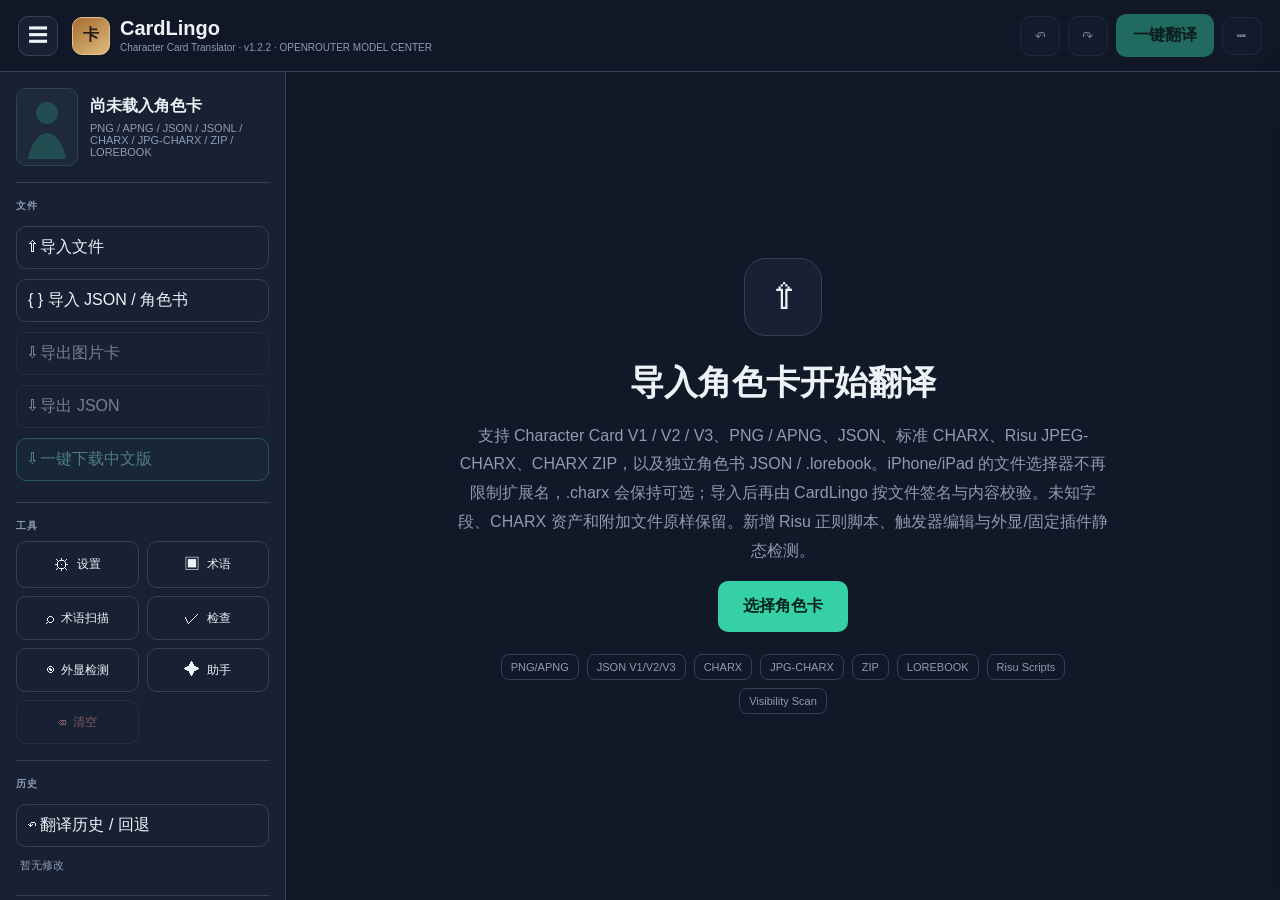
==== index.html @ dfacbc1a "Add files via upload" ====
<!doctype html>
<html lang="zh-CN">
<head>
  <meta charset="utf-8" />
  <meta name="viewport" content="width=device-width, initial-scale=1, maximum-scale=1, viewport-fit=cover" />
  <meta http-equiv="Cache-Control" content="no-cache, no-store, must-revalidate" />
  <meta http-equiv="Pragma" content="no-cache" />
  <meta name="theme-color" content="#111827" />
  <title>CardLingo · 角色卡翻译器 v1.2.3</title>
  <style>
:root{
  --bg:#111827;--panel:#182033;--panel2:#1e293b;--panel3:#222d42;--line:#344158;--text:#edf2f7;--muted:#8e9bb3;--accent:#35d0a5;--accent2:#2ba986;--danger:#ef6b73;--shadow:0 20px 60px rgba(0,0,0,.24);--top:72px;--side:286px
}
*{box-sizing:border-box}html,body{margin:0;min-height:100%;background:var(--bg);color:var(--text);font-family:-apple-system,BlinkMacSystemFont,"Segoe UI","PingFang SC","Microsoft YaHei",sans-serif}button,input,textarea,select{font:inherit}button{cursor:pointer}button:disabled{opacity:.45;cursor:not-allowed}.hidden{display:none!important}
body.light{--bg:#f5f7fb;--panel:#fff;--panel2:#f2f5f9;--panel3:#eaf0f6;--line:#d8dee8;--text:#172033;--muted:#6f7c91;--shadow:0 18px 50px rgba(30,45,70,.12)}
.topbar{height:var(--top);position:fixed;left:0;right:0;top:0;z-index:30;display:flex;align-items:center;gap:14px;padding:0 18px;border-bottom:1px solid var(--line);background:color-mix(in srgb,var(--bg) 94%,transparent);backdrop-filter:blur(16px)}
.brand{display:flex;align-items:center;gap:10px;min-width:0}.brand-icon{width:38px;height:38px;border-radius:10px;background:linear-gradient(145deg,#a46b2f,#e1bc7e);display:grid;place-items:center;font-weight:800;color:#1d1a16;border:1px solid #e2c591}.brand-name{font-size:20px;font-weight:800;line-height:1}.brand-sub{font-size:10px;color:var(--muted);margin-top:4px}.topbar-actions{margin-left:auto;display:flex;align-items:center;gap:8px}.icon-btn,.soft-btn,.primary-btn,.side-btn,.tool-btn{border:1px solid var(--line);color:var(--text);background:var(--panel);border-radius:10px;transition:.18s}.icon-btn{width:40px;height:40px;display:grid;place-items:center;font-size:20px}.icon-btn:hover,.soft-btn:hover,.side-btn:hover,.tool-btn:hover{background:var(--panel3)}.soft-btn{padding:9px 12px}.primary-btn{border-color:transparent;background:var(--accent);color:#08251c;font-weight:800;padding:10px 16px}.primary-btn:hover{background:var(--accent2);color:#fff}.primary-btn.large{padding:14px 24px;font-size:16px}
.sidebar{position:fixed;left:0;top:var(--top);bottom:0;width:var(--side);z-index:25;background:var(--panel);border-right:1px solid var(--line);padding:16px;overflow:auto;transition:transform .22s}.sidebar-mask{display:none}.sidebar-card-preview{display:flex;gap:12px;align-items:center;padding-bottom:16px;border-bottom:1px solid var(--line)}.preview-frame{width:62px;height:78px;border-radius:10px;overflow:hidden;background:var(--panel2);border:1px solid var(--line);flex:none}.preview-frame img{width:100%;height:100%;object-fit:cover;display:block}.preview-meta{min-width:0}.preview-name{font-weight:700;white-space:nowrap;overflow:hidden;text-overflow:ellipsis}.preview-spec{font-size:11px;color:var(--muted);margin-top:5px}.sidebar-section{padding:16px 0;border-bottom:1px solid var(--line)}.section-label{text-transform:uppercase;letter-spacing:.12em;color:var(--muted);font-size:10px;font-weight:700;margin-bottom:8px}.side-btn{width:100%;text-align:left;padding:10px 11px;margin:5px 0}.side-btn.accent{border-color:#2f9f85;color:#8af0d3;background:rgba(53,208,165,.08)}.tool-grid{display:grid;grid-template-columns:1fr 1fr;gap:8px}.tool-btn{padding:12px 8px;display:flex;align-items:center;justify-content:center;gap:7px;position:relative}.tool-btn span{font-size:12px}.tool-btn.danger{color:#ff9aa0}.badge{position:absolute;right:6px;top:4px;background:var(--accent);color:#08251c;border-radius:99px;font-size:9px;padding:1px 5px}.history-summary{color:var(--muted);font-size:11px;padding:6px 4px}.sidebar-footer{padding-top:14px;display:flex;gap:8px}.compact-select{flex:1;background:var(--panel2);color:var(--text);border:1px solid var(--line);border-radius:10px;padding:9px}.main{margin-left:var(--side);padding-top:var(--top);min-height:100vh}.welcome{min-height:calc(100vh - var(--top));display:grid;place-items:center;padding:36px}.welcome-inner{max-width:650px;text-align:center}.welcome-icon{width:78px;height:78px;margin:0 auto 24px;border-radius:22px;background:var(--panel);border:1px solid var(--line);display:grid;place-items:center;font-size:36px}.welcome h1{font-size:34px;margin:0 0 16px}.welcome p{color:var(--muted);line-height:1.8}.welcome-tags{display:flex;flex-wrap:wrap;justify-content:center;gap:8px;margin-top:22px}.welcome-tags span{border:1px solid var(--line);padding:6px 9px;border-radius:8px;color:var(--muted);font-size:11px}
.editor{max-width:980px;margin:0 auto;padding:26px 28px 90px}.editor-header{display:flex;align-items:center;justify-content:space-between;border-bottom:1px solid var(--line);margin-bottom:24px}.tabs{display:flex;gap:2px}.main-tab{border:0;border-bottom:3px solid transparent;background:transparent;color:var(--muted);padding:15px 26px;font-size:16px;font-weight:700}.main-tab.active{color:var(--text);border-bottom-color:var(--text)}.editor-actions{display:flex;gap:8px}.view{display:none}.view.active{display:block}.field-stack{display:grid;gap:18px}.field-stack.compact{gap:12px}.card-field,.book-entry{background:var(--panel);border:1px solid var(--line);border-radius:14px;padding:16px;box-shadow:0 1px 0 rgba(255,255,255,.015)}.field-head,.entry-head{display:flex;align-items:center;gap:10px;margin-bottom:10px}.field-title,.entry-title{font-weight:700;color:#b6c0d4;letter-spacing:.04em}.field-title small{color:var(--muted);font-size:11px;font-weight:600}.field-actions,.entry-actions{margin-left:auto;display:flex;gap:7px;flex-wrap:wrap}.mini-btn{border:0;background:transparent;color:var(--accent);padding:5px 6px;font-size:12px}.mini-btn.lang-options{color:#9db0c8;border:1px solid var(--line);border-radius:8px;padding:3px 7px;line-height:1.2}.mini-btn.lang-options:hover{background:var(--panel3);color:var(--text)}.lang-options-btn{min-width:40px;padding:9px 11px;font-weight:800;letter-spacing:.08em}.lang-option-grid{display:grid;grid-template-columns:1fr 1fr;gap:10px;margin:14px 0}.lang-option-card{border:1px solid var(--line);border-radius:12px;padding:13px;background:var(--panel2);display:flex;align-items:center;gap:10px;cursor:pointer}.lang-option-card input{width:18px;height:18px;accent-color:var(--accent)}.lang-option-card strong{display:block;font-size:13px}.lang-option-card small{display:block;color:var(--muted);font-size:10px;margin-top:3px}.lang-scope-summary{border:1px solid var(--line);border-radius:11px;padding:10px 12px;color:var(--muted);font-size:11px;line-height:1.6}.lang-scope-summary.ok{border-color:#2d745f;background:rgba(53,208,165,.06);color:#a6e9d6}.lang-scope-summary.warn{border-color:#765f34;background:rgba(255,211,138,.06);color:#e4cf9f}.lang-scope-summary.error{border-color:#7a3e46;background:rgba(239,107,115,.07);color:#ffb0b6}.lang-scope-actions{display:flex;justify-content:flex-end;gap:8px;margin-top:14px}.mini-btn.rollback{color:#ffd38a}.mini-btn.restore{color:#aeb7c9}.mini-btn.danger{color:#ff8f96}.card-field input,.card-field textarea,.book-entry input,.book-entry textarea,.book-entry select,.form-field input,.form-field textarea,.form-field select,.chat-input-wrap textarea,.inline-input input{width:100%;border:1px solid var(--line);border-radius:11px;background:transparent;color:var(--text);padding:11px 12px;outline:none}.card-field textarea,.book-entry textarea{resize:vertical;min-height:108px;line-height:1.65}.card-field textarea.large{min-height:230px}.card-field textarea.medium{min-height:150px}.card-field input:focus,.card-field textarea:focus,.book-entry input:focus,.book-entry textarea:focus,.form-field input:focus,.form-field textarea:focus,.form-field select:focus{border-color:#62718a}.field-foot{display:flex;align-items:center;justify-content:space-between;gap:10px;margin-top:8px;color:var(--muted);font-size:10px}.translated-mark{color:var(--accent)}.subsection{margin-top:30px}.subsection-head{display:flex;align-items:center;justify-content:space-between;margin-bottom:14px}.subsection-head h2{font-size:15px;color:#b7c1d3;margin:0;text-transform:uppercase;letter-spacing:.08em}.empty-state{min-height:520px;display:grid;place-items:center;align-content:center;text-align:center;color:var(--muted)}.empty-state h2{color:var(--text);margin:10px 0 6px}.empty-state p{margin:0 0 18px}.empty-icon{font-size:56px;color:#66748c}.book-entries{display:grid;gap:16px}.entry-head{margin-bottom:14px}.entry-number{font-size:11px;color:var(--muted);font-weight:700}.entry-grid{display:grid;grid-template-columns:1fr 1fr;gap:12px}.entry-grid .full{grid-column:1/-1}.entry-grid label,.settings-grid label{display:grid;gap:6px}.entry-grid label span,.form-field>span{font-size:11px;color:var(--muted);font-weight:700}.switch-line{display:flex!important;align-items:center;gap:8px!important;color:var(--muted);font-size:12px}.switch-line input{width:auto}.tag-input{min-height:44px}
.book-toolbar{display:flex;gap:8px;align-items:center;flex-wrap:wrap}.book-toolbar .soft-btn{white-space:nowrap}.book-meta-grid{display:grid;grid-template-columns:repeat(3,1fr);gap:12px}.book-meta-grid .full{grid-column:1/-1}.book-meta-grid label{display:grid;gap:6px}.book-meta-grid label>span{font-size:11px;color:var(--muted);font-weight:700}.book-meta-grid input,.book-meta-grid textarea,.book-meta-grid select{width:100%;border:1px solid var(--line);border-radius:11px;background:transparent;color:var(--text);padding:11px 12px;outline:none}.book-meta-grid textarea{min-height:100px;resize:vertical}.entry-badges{display:flex;gap:6px;flex-wrap:wrap}.entry-badge{font-size:9px;line-height:1;border:1px solid var(--line);color:var(--muted);border-radius:999px;padding:5px 7px}.entry-badge.folder{color:#ffd38a;border-color:#715d35;background:rgba(255,211,138,.06)}.entry-badge.child{color:#8acbff;border-color:#375a74;background:rgba(138,203,255,.06)}.entry-badge.structural{color:#ffb0ba;border-color:#75424a;background:rgba(255,143,150,.06)}.book-entry.folder-entry{border-color:#6f5b34;background:linear-gradient(180deg,rgba(255,211,138,.035),var(--panel))}.book-entry.child-entry{margin-left:26px;border-left:3px solid #3b526f}.entry-grid .third{grid-column:auto}.entry-grid .advanced-full{grid-column:1/-1}.entry-advanced{grid-column:1/-1;border-top:1px dashed var(--line);padding-top:12px;margin-top:2px}.entry-advanced summary{cursor:pointer;color:var(--muted);font-size:11px;font-weight:700;user-select:none}.entry-advanced-grid{display:grid;grid-template-columns:1fr 1fr;gap:12px;margin-top:12px}.entry-advanced-grid .full{grid-column:1/-1}.structure-note{grid-column:1/-1;border:1px solid #59492f;background:rgba(255,211,138,.05);color:#cbbd9e;border-radius:10px;padding:9px 11px;font-size:10px;line-height:1.55}.structure-note strong{color:#ffd38a}.json-error{border-color:#a94c55!important}.entry-actions .mini-btn.move{color:#8fb1dd}.entry-actions .mini-btn.copy{color:#a8d6ff}.entry-actions .mini-btn.restore-entry{color:#aeb7c9}
.assistant-panel{position:fixed;right:0;top:var(--top);bottom:0;width:min(430px,100vw);z-index:40;background:var(--panel);border-left:1px solid var(--line);transform:translateX(105%);transition:.22s;display:flex;flex-direction:column;box-shadow:var(--shadow)}.assistant-panel.open{transform:translateX(0)}.panel-head{padding:16px;border-bottom:1px solid var(--line);display:flex;gap:12px;align-items:center}.panel-head>div{display:grid;gap:3px}.panel-head span{font-size:10px;color:var(--muted)}.panel-head .icon-btn{margin-left:auto}.chat-messages{flex:1;overflow:auto;padding:16px;display:grid;align-content:start;gap:12px}.chat-empty{color:var(--muted);font-size:12px;line-height:1.7;padding:12px;border:1px dashed var(--line);border-radius:12px}.msg{max-width:92%;padding:11px 12px;border-radius:13px;line-height:1.65;font-size:13px;white-space:pre-wrap}.msg.user{justify-self:end;background:var(--accent);color:#08251c}.msg.assistant{justify-self:start;background:var(--panel2);border:1px solid var(--line)}.msg-actions{display:flex;gap:7px;margin-top:8px}.assistant-options{padding:8px 16px;color:var(--muted);font-size:11px;border-top:1px solid var(--line)}.chat-input-wrap{padding:12px 16px 16px;display:grid;gap:8px;border-top:1px solid var(--line)}.chat-input-wrap textarea{resize:none}
.dialog{border:0;background:transparent;padding:0;max-width:calc(100vw - 24px);width:auto}.dialog::backdrop{background:rgba(4,8,15,.62);backdrop-filter:blur(5px)}.dialog-card{width:min(640px,calc(100vw - 24px));max-height:90vh;overflow:hidden;background:var(--panel);border:1px solid var(--line);border-radius:16px;box-shadow:var(--shadow);display:flex;flex-direction:column}.dialog-card.wide{width:min(760px,calc(100vw - 24px))}.dialog-card.extra-wide{width:min(920px,calc(100vw - 24px))}.dialog-head{padding:16px 18px;border-bottom:1px solid var(--line);display:flex;gap:12px;align-items:flex-start}.dialog-head h2{margin:0;font-size:20px}.dialog-head p{margin:5px 0 0;color:var(--muted);font-size:11px}.dialog-head .icon-btn{margin-left:auto}.dialog-body{padding:18px;overflow:auto}.settings-grid{display:grid;grid-template-columns:1fr 1fr;gap:14px}.settings-grid .full{grid-column:1/-1}.form-field{display:grid;gap:6px}.form-field small{font-size:10px;color:var(--muted)}.check-row{display:flex!important;align-items:center;gap:8px;color:var(--muted);font-size:12px}.inline-input{display:flex;gap:8px}.inline-input input{flex:1}.radio-row{display:flex;gap:12px;flex-wrap:wrap;color:var(--muted);font-size:12px}.settings-actions{display:flex;justify-content:flex-end;gap:8px;border-top:1px solid var(--line);padding-top:14px}.toolbar-row{display:flex;align-items:center;justify-content:space-between;gap:10px}.toolbar-right{display:flex;gap:8px}.info-tip{margin:12px 0;padding:10px 12px;border-radius:10px;background:var(--panel2);color:var(--muted);font-size:11px}.glossary-list{display:grid;gap:8px}.glossary-row{display:grid;grid-template-columns:1.1fr 1.1fr .75fr 1fr auto;gap:8px;align-items:center}.glossary-row input,.glossary-row select{width:100%;border:1px solid var(--line);background:transparent;color:var(--text);border-radius:9px;padding:9px}.history-list{display:grid;gap:8px;margin-top:14px}.history-item{border:1px solid var(--line);border-radius:11px;padding:11px 12px;display:flex;gap:10px;align-items:center}.history-item>div{min-width:0}.history-item strong{display:block;font-size:12px}.history-item small{color:var(--muted)}.history-item button{margin-left:auto}.danger-text{color:var(--danger)!important}
.progress-overlay{position:fixed;inset:0;z-index:80;background:rgba(5,9,15,.58);display:grid;place-items:center;padding:20px}.progress-card{width:min(360px,100%);padding:22px;background:var(--panel);border:1px solid var(--line);border-radius:16px;box-shadow:var(--shadow);display:grid;gap:12px;text-align:center}.spinner{width:34px;height:34px;border:3px solid var(--line);border-top-color:var(--accent);border-radius:50%;margin:auto;animation:spin 1s linear infinite}@keyframes spin{to{transform:rotate(360deg)}}.progress-bar{height:5px;border-radius:99px;background:var(--panel2);overflow:hidden}.progress-bar i{height:100%;width:0;display:block;background:var(--accent);transition:.2s}.toast{position:fixed;left:50%;bottom:26px;transform:translate(-50%,12px);z-index:120;background:#07100d;color:#ddfff5;border:1px solid #276e5d;padding:10px 14px;border-radius:10px;opacity:0;pointer-events:none;transition:.2s;font-size:12px;max-width:min(90vw,520px)}.toast.show{opacity:1;transform:translate(-50%,0)}
@media(max-width:900px){:root{--side:270px}.editor{padding:22px 18px 90px}.book-meta-grid{grid-template-columns:1fr 1fr}.entry-advanced-grid{grid-template-columns:1fr 1fr}.sidebar{transform:translateX(-105%)}.sidebar.open{transform:translateX(0)}.sidebar-mask{position:fixed;inset:var(--top) 0 0 0;background:rgba(4,8,15,.45);z-index:24}.sidebar-mask.show{display:block}.main{margin-left:0}.editor-header{gap:10px}.editor-actions .soft-btn{display:none}.entry-grid{grid-template-columns:1fr}.entry-grid .full{grid-column:auto}}

/* v1.2.3 OpenRouter Discount Catalog Fix */
.settings-page{max-width:1120px;margin:0 auto;padding:28px 30px 100px}
.settings-page-header{display:flex;align-items:center;gap:14px;padding:4px 0 22px;border-bottom:1px solid var(--line);margin-bottom:22px}
.settings-page-header .settings-title{min-width:0}.settings-page-header h1{margin:0;font-size:26px}.settings-page-header p{margin:5px 0 0;color:var(--muted);font-size:12px}.settings-page-header .spacer{flex:1}
.settings-shell{display:grid;grid-template-columns:210px minmax(0,1fr);gap:20px;align-items:start}.settings-nav{position:sticky;top:calc(var(--top) + 18px);display:grid;gap:7px;background:var(--panel);border:1px solid var(--line);border-radius:14px;padding:10px}.settings-nav button{border:0;background:transparent;color:var(--muted);text-align:left;padding:11px 12px;border-radius:9px;font-weight:700}.settings-nav button:hover,.settings-nav button.active{background:var(--panel3);color:var(--text)}
.settings-content{display:grid;gap:18px}.settings-section-card{background:var(--panel);border:1px solid var(--line);border-radius:15px;padding:18px;scroll-margin-top:calc(var(--top) + 20px)}.settings-section-title{display:flex;align-items:flex-start;gap:12px;margin-bottom:16px}.settings-section-title .settings-icon{width:38px;height:38px;border:1px solid var(--line);border-radius:10px;display:grid;place-items:center;background:var(--panel2);font-size:18px;flex:none}.settings-section-title h2{margin:0;font-size:17px}.settings-section-title p{margin:5px 0 0;color:var(--muted);font-size:11px;line-height:1.6}.settings-section-title .api-status{margin-left:auto}
.api-status{display:inline-flex;align-items:center;gap:7px;border:1px solid var(--line);border-radius:999px;padding:6px 10px;color:var(--muted);font-size:10px;white-space:nowrap}.api-status i{width:8px;height:8px;border-radius:50%;background:#718096}.api-status.ok{color:#9ce9d2;border-color:#2d745f}.api-status.ok i{background:var(--accent)}.api-status.testing{color:#f0d79c;border-color:#765f34}.api-status.testing i{background:#e0b35d}.api-status.error{color:#ffadb3;border-color:#7a3e46}.api-status.error i{background:var(--danger)}
.api-grid{display:grid;grid-template-columns:1fr 1fr;gap:13px}.api-grid .full{grid-column:1/-1}.api-grid .form-field>span,.settings-page .form-field>span{font-size:11px;color:var(--muted);font-weight:700}.settings-page input,.settings-page textarea,.settings-page select{width:100%;border:1px solid var(--line);border-radius:11px;background:transparent;color:var(--text);padding:11px 12px;outline:none}.settings-page input:focus,.settings-page textarea:focus,.settings-page select:focus{border-color:#62718a}.settings-page textarea{resize:vertical;line-height:1.6}.provider-row{display:grid;grid-template-columns:1fr auto;gap:8px}.provider-help{border:1px solid var(--line);border-radius:11px;background:var(--panel2);padding:11px 12px;color:var(--muted);font-size:10px;line-height:1.65}.provider-help b{color:var(--text)}
.model-picks{display:flex;flex-wrap:wrap;gap:7px;margin-top:8px}.model-pick{border:1px solid var(--line);background:var(--panel2);color:var(--muted);border-radius:999px;padding:6px 9px;font-size:10px}.model-pick:hover,.model-pick.active{border-color:#2f9f85;color:#9fe8d5;background:rgba(53,208,165,.07)}
.openrouter-model-center{grid-column:1/-1;border:1px solid var(--line);border-radius:14px;background:var(--panel2);overflow:hidden}.ormc-head{padding:14px;border-bottom:1px solid var(--line);display:flex;align-items:flex-start;gap:12px}.ormc-head h3{margin:0;font-size:14px}.ormc-head p{margin:4px 0 0;color:var(--muted);font-size:10px;line-height:1.55}.ormc-head .spacer{flex:1}.ormc-status{font-size:10px;color:var(--muted);white-space:nowrap}.ormc-tools{display:grid;grid-template-columns:minmax(180px,1fr) auto auto auto;gap:8px;padding:12px;border-bottom:1px solid var(--line)}.ormc-tools input,.ormc-tools select{background:var(--panel)!important}.ormc-filter-row{display:flex;gap:7px;flex-wrap:wrap;padding:0 12px 12px}.ormc-filter{border:1px solid var(--line);background:transparent;color:var(--muted);border-radius:999px;padding:6px 9px;font-size:10px}.ormc-filter.active{border-color:#2f9f85;color:#a0ecd8;background:rgba(53,208,165,.08)}.ormc-summary{display:flex;gap:8px;flex-wrap:wrap;padding:10px 12px;color:var(--muted);font-size:10px;border-bottom:1px solid var(--line)}.ormc-summary b{color:var(--text)}.ormc-list{max-height:520px;overflow:auto;padding:10px;display:grid;grid-template-columns:repeat(2,minmax(0,1fr));gap:9px}.ormc-card{border:1px solid var(--line);border-radius:12px;background:var(--panel);padding:12px;text-align:left;color:var(--text);min-width:0}.ormc-card:hover{border-color:#53627b}.ormc-card.active{border-color:#2fa889;box-shadow:inset 0 0 0 1px rgba(53,208,165,.18)}.ormc-card-top{display:flex;align-items:flex-start;gap:8px}.ormc-provider{font-size:9px;color:var(--muted);text-transform:uppercase;letter-spacing:.05em}.ormc-name{font-weight:800;font-size:13px;line-height:1.35;margin-top:2px;overflow-wrap:anywhere}.ormc-badges{margin-left:auto;display:flex;gap:5px;flex-wrap:wrap;justify-content:flex-end}.ormc-badge{font-size:8px;border:1px solid var(--line);border-radius:999px;padding:3px 6px;color:var(--muted);white-space:nowrap}.ormc-badge.free{border-color:#2d745f;color:#a2ecd8}.ormc-badge.discount{border-color:#8a6132;color:#ffd38a;background:rgba(255,190,96,.05)}.ormc-desc{color:var(--muted);font-size:9px;line-height:1.45;margin-top:7px;display:-webkit-box;-webkit-line-clamp:2;-webkit-box-orient:vertical;overflow:hidden}.ormc-meta{display:grid;grid-template-columns:1fr 1fr;gap:5px;margin-top:9px;font-size:9px;color:var(--muted)}.ormc-meta strong{display:block;color:#cbd5e1;font-size:10px}.ormc-empty{grid-column:1/-1;padding:34px 14px;text-align:center;color:var(--muted);font-size:11px}.ormc-foot{padding:10px 12px;border-top:1px solid var(--line);color:var(--muted);font-size:9px;line-height:1.55}.ormc-foot b{color:#ffd38a}.ormc-selected{grid-column:1/-1;border:1px solid #2d745f;background:rgba(53,208,165,.055);border-radius:11px;padding:10px 12px;font-size:10px;color:#a6e9d6;display:flex;gap:8px;align-items:center;flex-wrap:wrap}.ormc-selected code{color:var(--text);font-size:10px}.ormc-refresh{padding:7px 9px!important;font-size:10px}.ormc-sort-direction{width:40px;padding:7px!important}.ormc-loading{opacity:.6;pointer-events:none}
.endpoint-preview{display:flex;align-items:flex-start;gap:8px;border:1px solid var(--line);border-radius:11px;padding:10px 12px;background:var(--panel2);font-size:10px;color:var(--muted);line-height:1.55;word-break:break-all}.endpoint-preview b{color:var(--text);white-space:nowrap}.settings-savebar{display:flex;justify-content:flex-end;gap:8px;padding-top:4px}.settings-divider{height:1px;background:var(--line);margin:16px 0}.settings-checks{display:grid;grid-template-columns:1fr 1fr;gap:10px}.settings-checks .check-row{padding:10px 12px;border:1px solid var(--line);border-radius:11px;background:var(--panel2)}
@media(max-width:780px){.settings-page{padding:16px 14px 96px}.settings-page-header{position:sticky;top:var(--top);z-index:16;background:color-mix(in srgb,var(--bg) 95%,transparent);backdrop-filter:blur(12px);padding-top:10px}.settings-page-header h1{font-size:21px}.settings-shell{grid-template-columns:1fr}.settings-nav{position:static;display:flex;overflow:auto;white-space:nowrap}.settings-nav button{flex:none}.api-grid{grid-template-columns:1fr}.api-grid .full{grid-column:auto}.settings-checks{grid-template-columns:1fr}.settings-page-header .primary-btn{padding:9px 11px;font-size:12px}}

@media(max-width:780px){.ormc-tools{grid-template-columns:1fr 1fr}.ormc-tools input{grid-column:1/-1}.ormc-list{grid-template-columns:1fr;max-height:600px}.ormc-head{flex-wrap:wrap}.ormc-head .spacer{display:none}.ormc-status{width:100%}}
@media(max-width:620px){:root{--top:66px}.book-meta-grid,.entry-advanced-grid{grid-template-columns:1fr}.book-meta-grid .full,.entry-advanced-grid .full{grid-column:auto}.book-entry.child-entry{margin-left:8px}.entry-head{align-items:flex-start;flex-wrap:wrap}.entry-actions{width:100%;margin-left:0}.entry-badges{width:100%}.topbar{padding:0 12px}.brand-sub{display:none}.brand-name{font-size:17px}.brand-icon{width:34px;height:34px}.topbar-actions{gap:5px}.topbar-actions .icon-btn{display:none}.topbar-actions .primary-btn{padding:9px 12px;font-size:12px}.welcome{padding:22px}.welcome h1{font-size:27px}.editor{padding:16px 14px 96px}.editor-header{position:sticky;top:var(--top);z-index:16;background:color-mix(in srgb,var(--bg) 94%,transparent);backdrop-filter:blur(12px);padding-top:3px}.main-tab{padding:14px 18px}.field-head{align-items:flex-start}.field-title{font-size:13px}.field-actions{gap:2px}.mini-btn{padding:4px;font-size:11px}.card-field,.book-entry{padding:13px;border-radius:12px}.card-field textarea.large{min-height:260px}.toolbar-row{align-items:stretch;flex-direction:column}.toolbar-right{display:grid;grid-template-columns:repeat(3,1fr)}.glossary-row{grid-template-columns:1fr 1fr}.glossary-row .glossary-category,.glossary-row .glossary-note{grid-column:auto}.glossary-row .glossary-delete{grid-column:1/-1}.settings-grid{grid-template-columns:1fr}.settings-grid .full{grid-column:auto}.assistant-panel{width:100vw}.toast{bottom:18px}.editor-actions .primary-btn{font-size:12px;padding:9px 12px}}


/* v1.0.3 iPhone/Safari 稳定修复 */
html{-webkit-text-size-adjust:100%;text-size-adjust:100%;}
body.touch-ui .sidebar{transform:translateX(-105%)!important;}
body.touch-ui .sidebar.open{transform:translateX(0)!important;}
body.touch-ui .sidebar-mask{position:fixed;inset:var(--top) 0 0 0;background:rgba(4,8,15,.45);z-index:24;}
body.touch-ui .sidebar-mask.show{display:block;}
body.touch-ui .main{margin-left:0!important;}
body.touch-ui .editor{padding:16px 14px 96px;}
body.touch-ui .brand-sub{display:none;}
body.touch-ui .brand-name{font-size:17px;}
body.touch-ui .brand-icon{width:34px;height:34px;}
body.touch-ui .topbar{padding:0 12px;}
body.touch-ui .topbar-actions{gap:5px;}
body.touch-ui .topbar-actions .icon-btn{display:none;}
body.touch-ui .topbar-actions .primary-btn{padding:9px 12px;font-size:12px;}
body.touch-ui .welcome{padding:22px;}
body.touch-ui .welcome h1{font-size:27px;}
body.touch-ui .editor-header{position:sticky;top:var(--top);z-index:16;background:var(--bg);padding-top:3px;}
body.touch-ui .main-tab{padding:14px 18px;}
body.touch-ui .entry-grid{grid-template-columns:1fr;}
body.touch-ui .entry-grid .full{grid-column:auto;}
body.touch-ui .settings-grid{grid-template-columns:1fr;}
body.touch-ui .settings-grid .full{grid-column:auto;}
body.touch-ui .assistant-panel{width:100vw;}
body.touch-ui .toolbar-row{align-items:stretch;flex-direction:column;}
body.touch-ui .toolbar-right{display:grid;grid-template-columns:repeat(3,1fr);}
body.touch-ui .glossary-row{grid-template-columns:1fr 1fr;}
body.touch-ui .glossary-row .glossary-delete{grid-column:1/-1;}
#bootError{position:fixed;left:12px;right:12px;top:82px;z-index:9999;padding:12px 14px;border-radius:12px;background:#3d1318;color:#ffe6e8;border:1px solid #8f3841;font-size:13px;line-height:1.55;box-shadow:0 14px 40px rgba(0,0,0,.35)}
#bootError[hidden]{display:none!important}


.cost-estimate-card{margin:0 0 22px;border:1px solid var(--line);background:linear-gradient(135deg,rgba(54,211,166,.09),rgba(255,255,255,.015));border-radius:16px;padding:15px 16px;display:grid;grid-template-columns:minmax(0,1.25fr) minmax(0,1fr) minmax(0,1fr);gap:12px;align-items:stretch}
.cost-estimate-intro{display:grid;align-content:center;gap:5px;min-width:0}.cost-estimate-kicker{font-size:10px;letter-spacing:.12em;text-transform:uppercase;color:var(--accent);font-weight:800}.cost-estimate-intro strong{font-size:14px}.cost-estimate-intro small{font-size:10px;color:var(--muted);line-height:1.55}
.cost-stat{border:1px solid var(--line);background:rgba(10,18,32,.34);border-radius:12px;padding:11px 12px;display:grid;gap:4px;align-content:center}.cost-stat span{font-size:10px;color:var(--muted);font-weight:700}.cost-stat strong{font-size:19px;letter-spacing:-.02em}.cost-stat small{font-size:9px;color:var(--muted);line-height:1.45}
.cost-detail{grid-column:1/-1;display:flex;gap:8px 16px;flex-wrap:wrap;padding-top:2px;color:var(--muted);font-size:9px}.cost-detail b{color:var(--text);font-weight:700}
.cost-estimate-card.unpriced .cost-stat strong{font-size:13px;color:var(--muted)}
@media(max-width:700px){.cost-estimate-card{grid-template-columns:1fr 1fr;padding:12px;gap:9px;margin-bottom:16px}.cost-estimate-intro{grid-column:1/-1}.cost-stat{padding:10px}.cost-stat strong{font-size:17px}.cost-detail{font-size:8.5px}}

/* v1.1.1 full character-book editor additions */
.usage-actual-card{border:1px solid var(--line);background:linear-gradient(135deg,rgba(25,115,90,.12),rgba(16,25,42,.46));border-radius:14px;padding:12px 14px;margin:-6px 0 18px;display:grid;grid-template-columns:1.1fr repeat(4,minmax(0,1fr));gap:10px;align-items:stretch}.usage-intro{display:grid;align-content:center;gap:4px}.usage-intro span{font-size:10px;color:var(--accent);font-weight:800;letter-spacing:.1em;text-transform:uppercase}.usage-intro strong{font-size:13px}.usage-stat{border-left:1px solid var(--line);padding:4px 10px;display:grid;align-content:center;gap:2px}.usage-stat span{font-size:9px;color:var(--muted)}.usage-stat strong{font-size:15px}.usage-stat small{font-size:9px;color:var(--muted)}
.project-summary{font-size:10px;color:var(--muted);line-height:1.55;padding:7px 8px;border:1px solid var(--line);border-radius:9px;margin-bottom:7px}.project-summary.ok{color:#9de9d2;border-color:#285e50}.project-summary.warn{color:#ffd38a;border-color:#68562e}.side-btn.compact{padding:9px 10px;font-size:11px}.tool-btn .badge.ok-badge{background:#2d9c7c;color:#fff}
.term-results{display:grid;gap:8px;margin-top:12px}.term-row{display:grid;grid-template-columns:auto 1fr 1fr .7fr;gap:8px;align-items:center;border:1px solid var(--line);border-radius:10px;padding:9px}.term-row input[type="text"],.term-row select{width:100%;border:1px solid var(--line);background:transparent;color:var(--text);border-radius:8px;padding:8px}.term-row small{color:var(--muted)}
.integrity-summary{display:grid;grid-template-columns:repeat(3,1fr);gap:8px;margin-bottom:12px}.integrity-score{border:1px solid var(--line);border-radius:11px;padding:10px;text-align:center}.integrity-score strong{display:block;font-size:20px}.integrity-score small{color:var(--muted);font-size:9px}.integrity-list{display:grid;gap:8px}.integrity-item{border:1px solid var(--line);border-radius:10px;padding:10px 12px;display:flex;gap:10px;align-items:flex-start}.integrity-dot{width:10px;height:10px;border-radius:50%;margin-top:4px;flex:0 0 auto}.integrity-item.ok .integrity-dot{background:#42c7a1}.integrity-item.warn .integrity-dot{background:#e4b55e}.integrity-item.error .integrity-dot{background:#ff747d}.integrity-item strong{display:block;font-size:12px}.integrity-item small{display:block;color:var(--muted);font-size:10px;margin-top:3px;line-height:1.5}
@media(max-width:760px){.usage-actual-card{grid-template-columns:1fr 1fr}.usage-intro{grid-column:1/-1}.usage-stat{border-left:0;border-top:1px solid var(--line);padding:8px 4px}.term-row{grid-template-columns:auto 1fr}.term-row .term-target,.term-row .term-category{grid-column:auto}.integrity-summary{grid-template-columns:repeat(3,1fr)}}


/* v1.1.2 scripts / triggers / visibility detector */
.script-toolbar,.visibility-toolbar{display:flex;gap:8px;align-items:center;flex-wrap:wrap}.script-section{margin-top:24px}.script-section:first-child{margin-top:0}.script-section-head{display:flex;align-items:center;justify-content:space-between;gap:12px;margin-bottom:12px}.script-section-head h2{margin:0;font-size:14px;color:#b7c1d3;letter-spacing:.06em;text-transform:uppercase}.script-list{display:grid;gap:14px}.script-card,.trigger-card,.visual-config-card,.visibility-summary-card,.visibility-finding{background:var(--panel);border:1px solid var(--line);border-radius:14px;padding:14px}.script-card-head,.trigger-card-head{display:flex;align-items:center;gap:8px;margin-bottom:12px;flex-wrap:wrap}.script-card-head strong,.trigger-card-head strong{font-size:13px}.script-card-head .entry-actions,.trigger-card-head .entry-actions{margin-left:auto}.script-grid{display:grid;grid-template-columns:1fr 1fr;gap:11px}.script-grid .full{grid-column:1/-1}.script-grid label{display:grid;gap:6px}.script-grid label>span{font-size:10px;color:var(--muted);font-weight:700}.script-grid input,.script-grid textarea,.script-grid select{width:100%;border:1px solid var(--line);border-radius:10px;background:transparent;color:var(--text);padding:10px 11px;outline:none}.script-grid textarea{resize:vertical;min-height:100px;line-height:1.55}.script-grid textarea.code-area{font-family:ui-monospace,SFMono-Regular,Menlo,Consolas,monospace;min-height:210px;font-size:12px}.lock-note{border:1px solid #59492f;background:rgba(255,211,138,.05);color:#cbbd9e;border-radius:10px;padding:9px 11px;font-size:10px;line-height:1.55}.lock-note strong{color:#ffd38a}.script-badge{font-size:9px;border:1px solid var(--line);border-radius:999px;padding:4px 7px;color:var(--muted)}.script-badge.visible{color:#85f1d2;border-color:#2b6f5e}.script-badge.hidden{display:inline-block!important;color:#b8c4d8;border-color:#48566e}.script-badge.code{color:#ffd38a;border-color:#6d5831}.script-badge.risk{color:#ff9aa0;border-color:#744149}.visual-config-grid{display:grid;grid-template-columns:1fr 1fr;gap:12px}.visual-config-grid .full{grid-column:1/-1}.visual-config-grid label{display:grid;gap:6px}.visual-config-grid label>span{font-size:10px;color:var(--muted);font-weight:700}.visual-config-grid input,.visual-config-grid textarea,.visual-config-grid select{width:100%;border:1px solid var(--line);border-radius:10px;background:transparent;color:var(--text);padding:10px 11px}.visual-config-grid textarea{min-height:120px;resize:vertical;font-family:ui-monospace,SFMono-Regular,Menlo,Consolas,monospace;font-size:11px}.module-file-list{display:grid;gap:7px}.module-file{display:flex;align-items:center;gap:8px;border:1px solid var(--line);border-radius:10px;padding:9px 10px;font-size:11px}.module-file code{overflow:hidden;text-overflow:ellipsis;white-space:nowrap;color:#c4d2e8}.module-file small{margin-left:auto;color:var(--muted);white-space:nowrap}
.visibility-summary{display:grid;grid-template-columns:repeat(6,minmax(0,1fr));gap:8px;margin:12px 0 18px}.visibility-summary-card{padding:11px 9px;text-align:center}.visibility-summary-card strong{display:block;font-size:20px}.visibility-summary-card span{display:block;font-size:9px;color:var(--muted);margin-top:3px}.visibility-summary-card.hot strong{color:#ff9aa0}.visibility-summary-card.chat strong{color:#8acbff}.visibility-summary-card.fixed strong{color:#ffd38a}.visibility-summary-card.control strong{color:#a7e8d5}.visibility-summary-card.network strong{color:#d8a8ff}.visibility-summary-card.opaque strong{color:#b8c4d8}.visibility-list{display:grid;gap:10px}.visibility-finding{display:grid;grid-template-columns:auto 1fr;gap:11px;align-items:start;padding:12px}.visibility-icon{width:34px;height:34px;border:1px solid var(--line);border-radius:10px;display:grid;place-items:center;font-size:15px}.visibility-finding h3{font-size:12px;margin:0 0 5px}.visibility-finding p{font-size:10px;color:var(--muted);line-height:1.55;margin:0}.visibility-finding code{display:block;margin-top:6px;color:#aebbd0;font-size:9px;white-space:pre-wrap;word-break:break-word}.visibility-meta{display:flex;gap:6px;flex-wrap:wrap;margin-top:7px}.visibility-chip{font-size:8px;border:1px solid var(--line);border-radius:999px;padding:4px 6px;color:var(--muted)}.visibility-chip.high{color:#ff9aa0;border-color:#744149}.visibility-chip.medium{color:#ffd38a;border-color:#6d5831}.visibility-chip.low{color:#a7e8d5;border-color:#2b6f5e}.visibility-explain{border:1px solid var(--line);border-radius:12px;padding:11px 12px;color:var(--muted);font-size:10px;line-height:1.65;margin-bottom:14px}.visibility-explain b{color:var(--text)}.empty-mini{border:1px dashed var(--line);border-radius:12px;padding:24px;text-align:center;color:var(--muted);font-size:11px}.danger-zone{border-color:#704048;background:rgba(239,107,115,.035)}
.visibility-target-panel{margin:14px 0 18px;border:1px solid var(--line);border-radius:14px;background:rgba(255,255,255,.012);overflow:hidden}.visibility-target-head{display:flex;align-items:center;gap:10px;justify-content:space-between;padding:12px 13px;border-bottom:1px solid var(--line);flex-wrap:wrap}.visibility-target-head .left{display:flex;align-items:center;gap:10px;flex-wrap:wrap}.visibility-target-head label{display:flex;align-items:center;gap:7px;font-size:11px}.visibility-target-head small{color:var(--muted)}.visibility-target-list{display:grid;gap:0}.visibility-target-row{display:grid;grid-template-columns:auto 1fr auto;gap:11px;align-items:start;padding:12px 13px;border-bottom:1px solid var(--line)}.visibility-target-row:last-child{border-bottom:0}.visibility-target-row.locked{opacity:.68}.visibility-target-check{margin-top:4px;width:18px;height:18px}.visibility-target-main h3{font-size:12px;margin:0 0 4px}.visibility-target-main p{margin:0;color:var(--muted);font-size:10px;line-height:1.55}.visibility-target-preview{display:block;margin-top:7px;border:1px solid var(--line);border-radius:8px;padding:7px 8px;font-size:9px;color:#b7c5d8;white-space:pre-wrap;word-break:break-word;max-height:90px;overflow:auto}.visibility-target-meta{display:flex;gap:6px;flex-wrap:wrap;margin-top:7px}.lang-dot{font-size:8px;border:1px solid var(--line);border-radius:999px;padding:3px 6px}.lang-dot.en{color:#8acbff}.lang-dot.ko{color:#d8a8ff}.lang-dot.none{color:var(--muted)}.visibility-target-state{font-size:9px;color:var(--muted);white-space:nowrap;margin-top:3px}.visibility-translate-bar{display:flex;align-items:center;gap:8px;padding:12px 13px;border-top:1px solid var(--line);background:rgba(0,0,0,.08);position:sticky;bottom:0;z-index:2}.visibility-translate-bar .spacer{flex:1}.visibility-translate-bar small{color:var(--muted)}.visibility-details{margin-top:14px}.visibility-details>summary{cursor:pointer;color:var(--muted);font-size:10px;padding:8px 0}.visibility-empty-note{padding:18px;text-align:center;color:var(--muted);font-size:10px}.visibility-target-row .mini-btn{align-self:start}.visibility-unit-details{margin-top:9px;border-top:1px dashed var(--line);padding-top:7px}.visibility-unit-details>summary{cursor:pointer;color:#9fb0c7;font-size:9px;user-select:none}.visibility-unit-list{display:grid;gap:5px;margin-top:7px}.visibility-unit-item{display:flex;align-items:flex-start;gap:7px;border:1px solid color-mix(in srgb,var(--line) 75%,transparent);border-radius:8px;padding:6px 7px;background:rgba(0,0,0,.06);font-size:9px;line-height:1.45}.visibility-unit-item .unit-lock{color:#75839b;flex:none}.visibility-unit-item .unit-key{color:#8ea0b8;word-break:break-all}.visibility-unit-item .unit-arrow{color:#687891;flex:none}.visibility-unit-item .unit-text{color:#d8e2ef;word-break:break-word;white-space:pre-wrap}.visibility-unit-more{color:var(--muted);font-size:9px;padding:3px 2px}.visibility-chip.subtype{color:#b9ddcf;border-color:#3d675d;background:rgba(53,208,165,.045)}
@media(max-width:780px){.visibility-summary{grid-template-columns:repeat(3,1fr)}.script-grid,.visual-config-grid{grid-template-columns:1fr}.script-grid .full,.visual-config-grid .full{grid-column:auto}.main-tab{padding-left:12px;padding-right:12px;font-size:13px}.tabs{overflow-x:auto;max-width:70vw}.tabs::-webkit-scrollbar{display:none}}


/* v1.2.0 Localization Intelligence Core */
.intelligence-core{margin:14px 0 16px;border:1px solid #3b5363;background:linear-gradient(180deg,rgba(53,208,165,.055),rgba(24,32,51,.3));border-radius:14px;padding:14px}
.intelligence-head{display:flex;align-items:flex-start;gap:12px;justify-content:space-between;margin-bottom:12px}
.intelligence-head strong{font-size:14px}.intelligence-head small{display:block;color:var(--muted);font-size:10px;line-height:1.55;margin-top:4px}
.intelligence-badge{border:1px solid #2f9f85;background:rgba(53,208,165,.08);color:#8af0d3;border-radius:999px;padding:5px 9px;font-size:9px;white-space:nowrap}
.intelligence-grid{display:grid;grid-template-columns:repeat(4,1fr);gap:8px}
.intelligence-stat{border:1px solid var(--line);background:rgba(17,24,39,.16);border-radius:11px;padding:10px}
.intelligence-stat strong{display:block;font-size:19px}.intelligence-stat span{display:block;color:var(--muted);font-size:9px;margin-top:4px}
.intelligence-actions{display:flex;gap:8px;flex-wrap:wrap;margin-top:12px}
.visibility-filter-bar{display:flex;gap:7px;flex-wrap:wrap;margin:10px 0 12px}
.visibility-filter-btn{border:1px solid var(--line);background:var(--panel);color:var(--muted);border-radius:999px;padding:7px 10px;font-size:10px}
.visibility-filter-btn.active{border-color:#2f9f85;color:#8af0d3;background:rgba(53,208,165,.08)}
.intel-confidence{border-radius:999px;padding:4px 7px;font-size:9px;border:1px solid var(--line);color:var(--muted)}
.intel-confidence.high{border-color:#2f745f;color:#8ee2ca}.intel-confidence.medium{border-color:#756238;color:#e2ca91}.intel-confidence.low{border-color:#74414a;color:#ffadb4}
.knowledge-actions{display:flex;gap:6px;flex-wrap:wrap;margin-top:8px}
.knowledge-actions button{border:1px solid var(--line);background:transparent;color:var(--muted);border-radius:8px;padding:5px 8px;font-size:9px}
.knowledge-actions button.confirmed{border-color:#2f745f;color:#8ee2ca}.knowledge-actions button.excluded{border-color:#74414a;color:#ffadb4}
.context-packet{margin-top:8px;border:1px dashed var(--line);border-radius:9px;padding:8px 9px;color:var(--muted);font-size:9px;line-height:1.55}
.context-packet b{color:#b7c4d8}.context-packet code{display:block;margin-top:5px;white-space:pre-wrap;max-height:100px;overflow:auto}
.acceptance-panel{border:1px solid var(--line);border-radius:13px;background:var(--panel);margin:12px 0;padding:13px}
.acceptance-panel.hidden{display:none!important}
.acceptance-head{display:flex;align-items:center;gap:10px;justify-content:space-between}.acceptance-head h3{margin:0;font-size:13px}
.acceptance-score{font-weight:800}.acceptance-score.ok{color:#8ee2ca}.acceptance-score.warn{color:#f0cf8d}
.acceptance-stats{display:grid;grid-template-columns:repeat(4,1fr);gap:8px;margin-top:10px}
.acceptance-stat{border:1px solid var(--line);border-radius:9px;padding:8px}.acceptance-stat strong{display:block;font-size:16px}.acceptance-stat span{font-size:8px;color:var(--muted)}
.acceptance-residuals{display:grid;gap:7px;margin-top:10px}.acceptance-residual{border-top:1px dashed var(--line);padding-top:7px;font-size:10px}
.acceptance-residual code{display:block;margin-top:4px;white-space:pre-wrap;color:#d7dfeb}
@media(max-width:720px){.intelligence-grid,.acceptance-stats{grid-template-columns:1fr 1fr}.intelligence-head{align-items:flex-start}.visibility-filter-bar{position:sticky;top:0;z-index:3;background:var(--bg);padding:5px 0}}

</style>

<script>
window.CARDLINGO_BUILD="1.2.2-openrouter-model-center";
console.info("CardLingo build:", window.CARDLINGO_BUILD);
</script>
</head>
<body>
  <div id="bootError" hidden></div>
  <div id="app" class="app-shell">
    <header class="topbar">
      <button id="menuBtn" class="icon-btn" aria-label="菜单">☰</button>
      <div class="brand">
        <div class="brand-icon">卡</div>
        <div>
          <div class="brand-name">CardLingo</div>
          <div class="brand-sub">Character Card Translator · v1.2.2 · OPENROUTER MODEL CENTER</div>
        </div>
      </div>
      <div class="topbar-actions">
        <button id="undoBtn" class="icon-btn" title="撤销" disabled>↶</button>
        <button id="redoBtn" class="icon-btn" title="重做" disabled>↷</button>
        <button id="batchTranslateTop" class="primary-btn" disabled>一键翻译</button><button id="batchTranslateTopOptions" class="soft-btn lang-options-btn" title="翻译语言设置" disabled>⋯</button>
      </div>
    </header>

    <aside id="sidebar" class="sidebar">
      <div class="sidebar-card-preview">
        <div class="preview-frame"><img id="sidebarAvatar" alt="角色头像" /></div>
        <div class="preview-meta">
          <div id="sidebarName" class="preview-name">尚未载入角色卡</div>
          <div id="sidebarSpec" class="preview-spec">PNG / APNG / JSON / JSONL / CHARX / JPG-CHARX / ZIP / LOREBOOK</div>
        </div>
      </div>

      <div class="sidebar-section">
        <div class="section-label">文件</div>
        <!-- iOS Safari/Files may grey out unknown extensions such as .charx when accept is present.
             Keep the general importer unfiltered and validate the file by signature/extension in JS instead. -->
        <input id="fileInput" type="file" hidden />
        <input id="jsonImportInput" type="file" accept=".json,.jsonl,.lorebook,application/json,application/x-ndjson" hidden />
        <button id="importCardBtn" class="side-btn">⇧ 导入文件</button>
        <button id="importJsonBtn" class="side-btn">{ } 导入 JSON / 角色书</button>
        <button id="exportImageBtn" class="side-btn" disabled>⇩ 导出图片卡</button>
        <button id="exportJsonBtn" class="side-btn" disabled>⇩ 导出 JSON</button>
        <button id="quickDownloadBtn" class="side-btn accent" disabled>⇩ 一键下载中文版</button>
      </div>

      <div class="sidebar-section">
        <div class="section-label">工具</div>
        <div class="tool-grid">
          <button id="settingsBtn" class="tool-btn" title="翻译设置">⚙<span>设置</span></button>
          <button id="glossaryBtn" class="tool-btn" title="术语表">▣<span>术语</span><b id="glossaryBadge" class="badge hidden">0</b></button>
          <button id="termScanBtn" class="tool-btn" title="自动扫描专有名词">⌕<span>术语扫描</span><b id="consistencyBadge" class="badge hidden">0</b></button>
          <button id="integrityBtn" class="tool-btn" title="翻译完整性检查">✓<span>检查</span><b id="integrityBadge" class="badge hidden">0</b></button>
          <button id="visibilityBtn" class="tool-btn" title="检测聊天外显、固定界面与插件">◉<span>外显检测</span><b id="visibilityBadge" class="badge hidden">0</b></button>
          <button id="assistantBtn" class="tool-btn" title="AI 助手">✦<span>助手</span></button>
          <button id="clearCardBtn" class="tool-btn danger" title="清空角色卡" disabled>⌫<span>清空</span></button>
        </div>
      </div>

      <div class="sidebar-section">
        <div class="section-label">历史</div>
        <button id="historyBtn" class="side-btn">↶ 翻译历史 / 回退</button>
        <div id="historySummary" class="history-summary">暂无修改</div>
      </div>

      <div class="sidebar-section">
        <div class="section-label">项目恢复</div>
        <div id="autosaveStatus" class="project-summary">自动保存：等待载入文件</div>
        <button id="resumeTranslateBtn" class="side-btn compact" disabled>▶ 继续未完成翻译</button>
        <button id="clearAutosaveBtn" class="side-btn compact">⌫ 清除此卡自动保存</button>
      </div>

      <div style="font-size:10px;color:var(--muted);padding:10px 4px 2px">BUILD v1.2.3 · OPENROUTER DISCOUNT CATALOG · LIVE CATALOG · RISUM</div>
      <div class="sidebar-footer">
        <select id="uiLanguage" class="compact-select" aria-label="界面语言">
          <option value="zh">中文</option>
          <option value="en">English</option>
          <option value="ja">日本語</option>
        </select>
        <button id="themeBtn" class="icon-btn" title="切换主题">◐</button>
      </div>
    </aside>
    <div id="sidebarMask" class="sidebar-mask"></div>

    <main class="main">
      <section id="welcome" class="welcome">
        <div class="welcome-inner">
          <div class="welcome-icon">⇧</div>
          <h1>导入角色卡开始翻译</h1>
          <p>支持 Character Card V1 / V2 / V3、PNG / APNG、JSON、标准 CHARX、Risu JPEG-CHARX、CHARX ZIP，以及独立角色书 JSON / .lorebook。iPhone/iPad 的文件选择器不再限制扩展名，.charx 会保持可选；导入后再由 CardLingo 按文件签名与内容校验。未知字段、CHARX 资产和附加文件原样保留。新增 Risu 正则脚本、触发器编辑与外显/固定插件静态检测。</p>
          <button id="welcomeImportBtn" class="primary-btn large">选择角色卡</button>
          <div class="welcome-tags"><span>PNG/APNG</span><span>JSON V1/V2/V3</span><span>CHARX</span><span>JPG-CHARX</span><span>ZIP</span><span>LOREBOOK</span><span>Risu Scripts</span><span>Visibility Scan</span></div>
        </div>
      </section>

      <section id="editor" class="editor hidden">
        <div class="editor-header">
          <div class="tabs" role="tablist">
            <button class="main-tab active" data-view="character">角色</button>
            <button class="main-tab" data-view="book">角色书</button>
            <button class="main-tab" data-view="scripts">脚本 / 触发器</button>
            <button class="main-tab" data-view="detect">外显检测</button>
          </div>
          <div class="editor-actions">
            <button id="rollbackAllBtn" class="soft-btn" disabled>回退本页翻译</button>
            <button id="batchTranslateBtn" class="primary-btn">一键翻译</button><button id="batchTranslateOptions" class="soft-btn lang-options-btn" title="翻译语言设置">⋯</button>
          </div>
        </div>

        <div id="costEstimateCard" class="cost-estimate-card" aria-live="polite">
          <div class="cost-estimate-intro">
            <span class="cost-estimate-kicker">Cost estimate</span>
            <strong id="costEstimateModel">DeepSeek V4 Flash</strong>
            <small id="costEstimateNote">按缓存未命中输入价保守估算 · 实际费用以 API 账单为准</small>
          </div>
          <div class="cost-stat">
            <span id="costCurrentLabel">当前页</span>
            <strong id="costCurrentValue">—</strong>
            <small id="costCurrentTokens">等待角色卡</small>
          </div>
          <div class="cost-stat">
            <span>整卡</span>
            <strong id="costWholeValue">—</strong>
            <small id="costWholeTokens">等待角色卡</small>
          </div>
          <div id="costDetail" class="cost-detail"></div>
        </div>

        <div id="actualUsageCard" class="usage-actual-card" aria-live="polite">
          <div class="usage-intro"><span>Actual usage</span><strong>本项目 API 实际用量</strong><small id="usageRequests">尚无 API 请求</small></div>
          <div class="usage-stat"><span>实际费用</span><strong id="usageCost">¥0</strong><small id="usageModel">等待请求</small></div>
          <div class="usage-stat"><span>输入 Token</span><strong id="usageInput">0</strong><small id="usageCache">缓存命中 0%</small></div>
          <div class="usage-stat"><span>输出 Token</span><strong id="usageOutput">0</strong><small id="usageTotal">总计 0</small></div>
          <div class="usage-stat"><span>缓存命中</span><strong id="usageHit">0</strong><small id="usageMiss">未命中 0</small></div>
        </div>
        <div id="characterView" class="view active">
          <div id="characterFields" class="field-stack"></div>
          <div class="subsection">
            <div class="subsection-head"><h2>备选开场白</h2><button id="addGreetingBtn" class="soft-btn">＋ 新增</button></div>
            <div id="greetingsList" class="field-stack compact"></div>
          </div>
          <div class="subsection">
            <div class="subsection-head"><h2>高级字段</h2></div>
            <div id="advancedFields" class="field-stack"></div>
          </div>
        </div>

        <div id="bookView" class="view">
          <div id="bookEmpty" class="empty-state hidden">
            <div class="empty-icon">▤</div>
            <h2>当前角色卡没有角色书</h2>
            <p>可以创建一个新的 Character Book，并在导出时写回角色卡。</p>
            <button id="createBookBtn" class="primary-btn">创建角色书</button>
          </div>
          <div id="bookEditor" class="hidden">
            <div id="bookMeta" class="field-stack"></div>
            <div class="subsection">
              <div class="subsection-head"><h2>角色书条目</h2><div class="book-toolbar"><button id="addBookFolderBtn" class="soft-btn">＋ 新增文件夹</button><button id="addBookEntryBtn" class="soft-btn">＋ 新增条目</button></div></div>
              <div id="bookEntries" class="book-entries"></div>
            </div>
          </div>
        </div>

        <div id="scriptsView" class="view">
          <div class="visibility-explain"><b>安全原则：</b>CardLingo 只做静态读取与编辑，绝不会执行导入卡里的 JavaScript、Lua、HTML 或触发器。正则表达式、代码、触发条件默认禁止自动翻译，避免破坏插件逻辑。</div>
          <div class="script-section">
            <div class="script-section-head"><h2>显示 / 插件相关配置</h2><div class="script-toolbar"><button id="scanVisibilityFromScriptsBtn" class="soft-btn">◉ 检测外显</button></div></div>
            <div id="visualConfigEditor"></div>
          </div>
          <div class="script-section">
            <div class="script-section-head"><h2>正则脚本 / REGEX SCRIPTS</h2><div class="script-toolbar"><button id="addRegexScriptBtn" class="soft-btn">＋ 新增正则脚本</button></div></div>
            <div id="regexScriptsList" class="script-list"></div>
          </div>
          <div class="script-section">
            <div class="script-section-head"><h2>触发器 / TRIGGERS</h2><div class="script-toolbar"><button id="addTriggerBtn" class="soft-btn">＋ 新增触发器</button></div></div>
            <div id="triggersList" class="script-list"></div>
          </div>
          <div class="script-section">
            <div class="script-section-head"><h2>CHARX 脚本 / 模块资源</h2></div>
            <div id="scriptResourcesList" class="module-file-list"></div>
          </div>
        </div>

        <div id="detectView" class="view">
          <div class="info-tip" style="margin-bottom:10px"><b>v1.2.0：</b>加入 Localization Intelligence Core。网站先建立“项目理解”：给每个候选字符串赋予语义角色、数据流来源、置信度与只读上下文，再构造安全翻译任务；翻译后可重新验收残留源语言。</div>
          <div class="visibility-explain"><b>模型只负责翻译允许修改的片段。</b> 结构占位符、变量、正则、代码、Prompt 骨架继续锁定；模型会同时收到只读上下文和语义角色，因此不再面对没有上下文的孤立单词。</div>
          <div class="visibility-toolbar"><button id="runVisibilityScanBtn" class="primary-btn">重新建立项目理解</button><button id="exportVisibilityReportBtn" class="soft-btn">导出检测报告</button></div>
          <div id="visibilitySummary" class="visibility-summary"></div>
          <div class="intelligence-core">
            <div class="intelligence-head"><div><strong>Localization Intelligence Core</strong><small id="intelCoreStatus">等待导入角色卡。内置知识库会识别直接外显、UI Sink、动态默认值、生成语言约束与结构锁定。</small></div><span class="intelligence-badge">PROJECT UNDERSTANDING</span></div>
            <div class="intelligence-grid">
              <div class="intelligence-stat"><strong id="intelSemanticCount">0</strong><span>语义角色</span></div>
              <div class="intelligence-stat"><strong id="intelHighConfidenceCount">0</strong><span>高置信度目标</span></div>
              <div class="intelligence-stat"><strong id="intelLearnedCount">0</strong><span>项目确认规则</span></div>
              <div class="intelligence-stat"><strong id="intelResidualCount">—</strong><span>验收残留</span></div>
            </div>
            <div class="intelligence-actions"><button id="runLocalizationAcceptanceBtn" class="soft-btn">✓ 翻译后验收</button><button id="selectResidualTargetsBtn" class="soft-btn">勾选残留项</button><button id="exportLocalizationIntelligenceBtn" class="soft-btn">导出项目理解</button><button id="clearProjectKnowledgeBtn" class="soft-btn">清除项目确认</button></div>
          </div>
          <div id="localizationAcceptancePanel" class="acceptance-panel hidden"></div>
          <div id="visibilityFilterBar" class="visibility-filter-bar">
            <button class="visibility-filter-btn active" data-filter="all">全部</button>
            <button class="visibility-filter-btn" data-filter="direct">直接外显</button>
            <button class="visibility-filter-btn" data-filter="dependency">生成依赖</button>
            <button class="visibility-filter-btn" data-filter="review">待复核</button>
            <button class="visibility-filter-btn" data-filter="confirmed">已确认</button>
          </div>
          <div class="visibility-target-panel">
            <div class="visibility-target-head"><div class="left"><label><input id="visibilitySelectAll" type="checkbox"> 一键勾选全部可翻译外显词条</label><small id="visibilityTargetStats">等待检测</small></div><button id="visibilityClearSelectionBtn" class="soft-btn">清空勾选</button></div>
            <div id="visibilityTargetList" class="visibility-target-list"></div>
            <div class="visibility-translate-bar"><button id="translateVisibilitySelectedBtn" class="primary-btn">翻译已勾选外显词条</button><button id="visibilityTranslateOptions" class="mini-btn lang-options" title="翻译语言设置">⋯</button><small id="visibilityTranslateScope">EN + KO</small><span class="spacer"></span><small>真实外显文案 / 外显驱动规则 · 同步写回原位置（含 RISUM）</small></div>
          </div>
          <details class="visibility-details"><summary>查看检测依据 / 风险线索（高级）</summary><div id="visibilityList" class="visibility-list"></div></details>
        </div>
      </section>

      <section id="settingsPage" class="settings-page hidden" aria-label="CardLingo 设置中心">
        <div class="settings-page-header">
          <button id="settingsBackBtn" class="soft-btn">← 返回</button>
          <div class="settings-title"><h1>设置</h1><p>API、模型、翻译策略、性能与结构保护集中在这里。</p></div>
          <div class="spacer"></div>
          <button id="saveSettingsPageBtn" class="primary-btn">保存设置</button>
        </div>
        <div class="settings-shell">
          <nav class="settings-nav" aria-label="设置分类">
            <button type="button" class="active" data-settings-target="apiSettingsSection">API 与模型</button>
            <button type="button" data-settings-target="translationSettingsSection">翻译</button>
            <button type="button" data-settings-target="performanceSettingsSection">性能</button>
            <button type="button" data-settings-target="protectionSettingsSection">保护</button>
          </nav>
          <div class="settings-content">
            <section id="apiSettingsSection" class="settings-section-card">
              <div class="settings-section-title">
                <div class="settings-icon">⌁</div>
                <div><h2>API 与模型</h2><p>CardLingo 直接从浏览器请求你配置的接口。API Key 不会经过 CardLingo 自建服务器。</p></div>
                <span id="apiConnectionStatus" class="api-status"><i></i><span>尚未测试</span></span>
              </div>
              <div class="api-grid">
                <label class="form-field"><span>服务商</span><select id="apiProvider"><option value="deepseek">DeepSeek 官方</option><option value="qwen">Qwen / Alibaba Cloud Model Studio</option><option value="openrouter">OpenRouter</option><option value="custom">自定义 OpenAI-Compatible</option></select><small>切换服务商后会立即应用对应 Base URL 和协议；不会清空 API Key。</small></label>
                <label id="qwenRegionField" class="form-field hidden"><span>Qwen 区域</span><select id="qwenRegion"><option value="sg">新加坡</option><option value="hk">香港</option><option value="cn">北京</option><option value="us">美国 Virginia</option></select><small>可直接使用共享 DashScope 域；生产环境也可手动改成 Workspace 专属 Base URL。</small></label>
                <label class="form-field full"><span>API 密钥</span><div class="inline-input"><input id="apiKey" type="password" autocomplete="off" placeholder="sk-..." /><button id="toggleApiKey" type="button" class="soft-btn">显示</button></div><small>若不勾选“保存 API Key”，刷新页面后不会从本地存储恢复密钥。</small></label>
                <label class="check-row full"><input id="rememberKey" type="checkbox" /> 在此浏览器保存 API Key</label>
                <label class="form-field"><span>基础 URL</span><input id="baseUrl" value="https://api.deepseek.com" /></label>
                <label class="form-field"><span>模型名称 / Model ID</span><input id="modelName" value="deepseek-v4-flash" /><div id="modelQuickPicks" class="model-picks"></div></label>
                <div class="form-field"><span>API 协议</span><div class="radio-row"><label><input type="radio" name="protocol" value="chat" checked /> Chat Completions</label><label><input type="radio" name="protocol" value="responses" /> Responses API</label></div><small>不同服务商支持范围不同；翻译默认推荐 Chat Completions。</small></div>
                <label class="check-row"><input id="nonThinking" type="checkbox" checked /> 翻译请求优先关闭思考模式</label>
                <div class="full endpoint-preview"><b>实际请求：</b><span id="apiEndpointPreview">https://api.deepseek.com/chat/completions</span></div>
                <div id="apiProviderHelp" class="provider-help full"></div>
                <section id="openRouterModelCenter" class="openrouter-model-center hidden" aria-label="OpenRouter 模型目录">
                  <div class="ormc-head"><div><h3>OpenRouter 模型目录</h3><p>使用 OpenRouter 官方 Models API 实时读取当前 Key 可用的文本模型、上下文与结算价。点击卡片即可选用。</p></div><span class="spacer"></span><span id="openRouterCatalogStatus" class="ormc-status">尚未加载</span><button id="refreshOpenRouterModelsBtn" type="button" class="soft-btn ormc-refresh">刷新</button></div>
                  <div class="ormc-tools">
                    <input id="openRouterModelSearch" type="search" placeholder="搜索模型名称、slug、厂商…" />
                    <select id="openRouterModelSort"><option value="price">按价格</option><option value="name">按名称</option><option value="provider">按厂商</option><option value="context">按上下文</option><option value="newest">按新增时间</option></select>
                    <button id="openRouterSortDirection" type="button" class="soft-btn ormc-sort-direction" title="切换升序/降序">↑</button>
                    <select id="openRouterPageSize"><option value="40">40 项</option><option value="80">80 项</option><option value="160">160 项</option><option value="9999">全部</option></select>
                  </div>
                  <div class="ormc-filter-row"><button type="button" class="ormc-filter active" data-ormc-filter="all">全部</button><button type="button" class="ormc-filter" data-ormc-filter="free">免费</button><button type="button" class="ormc-filter" data-ormc-filter="discount">有折扣</button><button type="button" class="ormc-filter" data-ormc-filter="textonly">纯文本输出</button></div>
                  <div id="openRouterCatalogSummary" class="ormc-summary"><span>等待读取模型目录</span></div>
                  <div id="openRouterSelectedModel" class="ormc-selected hidden"></div>
                  <div id="openRouterModelList" class="ormc-list"><div class="ormc-empty">选择 OpenRouter 后会自动加载模型。若已填写 API Key，将优先读取与你当前账户偏好兼容的模型列表。</div></div>
                  <div class="ormc-foot"><b>价格与折扣：</b>输入/输出价格始终使用 OpenRouter Models API 返回的当前价格。OpenRouter 的公开 Models API 通常只给当前结算价，并不返回提供商促销的折扣比例，因此 CardLingo 会优先使用 API 明示折扣；若 API 未给折扣字段，则合并 <b>OpenRouter 官方 Discounted Models 集合</b>的折扣快照（更新：2026-08-16）显示 OFF 徽标。折扣会变化，价格以实时 API 为准。</div>
                </section>
                <div class="settings-actions full"><button id="testApiBtn" type="button" class="soft-btn">测试连接</button><button id="saveApiSettingsBtn" type="button" class="primary-btn">保存 API 设置</button></div>
              </div>
            </section>

            <section id="translationSettingsSection" class="settings-section-card">
              <div class="settings-section-title"><div class="settings-icon">文</div><div><h2>翻译</h2><p>控制目标语言、默认风格和哪些角色卡字段进入一键翻译。</p></div></div>
              <div class="api-grid">
                <label class="form-field"><span>目标语言</span><select id="targetLang"><option value="zh-CN">简体中文</option><option value="zh-TW">繁体中文</option><option value="en">English</option><option value="ja">日本語</option></select></label>
                <label class="form-field"><span>源语言</span><select id="sourceLang"><option value="auto">自动识别</option><option value="en">English</option><option value="ja">日本語</option><option value="zh">中文</option><option value="ko">한국어</option></select><small>每个翻译按钮旁的 ⋯ 仍可单独选择 EN / KO。</small></label>
                <label class="form-field full"><span>翻译风格</span><select id="translationStyle"><option value="novel" selected>小说化 · 生动自然（推荐）</option><option value="natural">自然本地化</option><option value="faithful">准确忠实</option></select><small>系统提示词、后历史指令等规则字段可继续自动转入精准翻译。</small></label>
                <div class="settings-checks full">
                  <label class="check-row"><input id="smartRuleTranslation" type="checkbox" checked /> 规则字段自动精准翻译</label>
                  <label class="check-row"><input id="translateNames" type="checkbox" /> 一键翻译包含姓名</label>
                  <label class="check-row"><input id="translateTags" type="checkbox" /> 一键翻译包含标签</label>
                  <label class="check-row"><input id="translateBookKeys" type="checkbox" /> 一键翻译包含角色书关键词</label>
                </div>
              </div>
            </section>

            <section id="performanceSettingsSection" class="settings-section-card">
              <div class="settings-section-title"><div class="settings-icon">⚡</div><div><h2>性能</h2><p>控制请求大小、并发和超时。大 CHARX 与移动端建议优先稳定而不是追求高并发。</p></div></div>
              <div class="api-grid">
                <label class="form-field"><span>Temperature</span><input id="temperature" type="number" min="0" max="2" step="0.05" value="0.55" /></label>
                <label class="form-field"><span>请求超时（秒）</span><input id="timeoutSec" type="number" min="15" max="300" value="120" /></label>
                <label class="form-field"><span>批量字符上限</span><input id="batchChars" type="number" min="1000" max="60000" step="1000" value="12000" /></label>
                <label class="form-field"><span>并发请求</span><input id="concurrency" type="number" min="1" max="5" value="2" /></label>
              </div>
            </section>

            <section id="protectionSettingsSection" class="settings-section-card">
              <div class="settings-section-title"><div class="settings-icon">◈</div><div><h2>保护与额外要求</h2><p>受保护结构仍在浏览器本地分离；模型只接收允许翻译的自然语言片段和只读上下文。</p></div></div>
              <div class="api-grid">
                <label class="form-field full"><span>额外翻译要求（可选）</span><textarea id="extraPrompt" rows="5" placeholder="例如：Julia 固定译为朱莉娅；对白偏轻佻；保持日式称呼。"></textarea><small>这里仅追加本卡或个人翻译偏好，不需要重新粘贴内置翻译提示词。</small></label>
                <label class="form-field full"><span>额外保护词 / 正则</span><textarea id="customProtected" rows="4" placeholder="每行一个；正则可写 /pattern/flags"></textarea><small>这些内容不会发送给模型，并会在原位置拼回。</small></label>
              </div>
            </section>
            <div class="settings-savebar"><button id="settingsBackBottomBtn" class="soft-btn">返回工作区</button><button id="saveSettingsBottomBtn" class="primary-btn">保存全部设置</button></div>
          </div>
        </div>
      </section>

    </main>

    <aside id="assistantPanel" class="assistant-panel">
      <div class="panel-head">
        <div><strong>AI 助手</strong><span>可读取当前角色卡并生成可应用的修改</span></div>
        <button id="closeAssistant" class="icon-btn">×</button>
      </div>
      <div id="chatMessages" class="chat-messages">
        <div class="chat-empty">可以让助手检查翻译、统一人名、润色字段，或生成字段修改建议。若模型返回可验证的字段补丁，可一键应用。</div>
      </div>
      <div class="assistant-options">
        <label><input id="assistantIncludeCard" type="checkbox" checked /> 包含当前角色卡上下文</label>
      </div>
      <div class="chat-input-wrap">
        <textarea id="chatInput" rows="3" placeholder="例如：检查角色卡里的人名翻译是否统一，并给出可应用修改。"></textarea>
        <button id="sendChatBtn" class="primary-btn">发送</button>
      </div>
    </aside>

    <dialog id="glossaryDialog" class="dialog">
      <div class="dialog-card extra-wide">
        <div class="dialog-head"><div><h2>术语表</h2><p>术语会自动加入翻译提示词，用于固定人名、专有名词与译法。</p></div><button id="closeGlossary" class="icon-btn">×</button></div>
        <div class="dialog-body">
          <div class="toolbar-row">
            <button id="addGlossaryBtn" class="primary-btn">＋ 新增词条</button>
            <div class="toolbar-right"><input id="glossaryImportInput" type="file" accept=".json,.jsonl,.lorebook,application/json,application/x-ndjson" hidden /><button id="importGlossaryBtn" class="soft-btn">导入</button><button id="exportGlossaryBtn" class="soft-btn">导出</button><button id="clearGlossaryBtn" class="soft-btn danger-text">清空</button></div>
          </div>
          <div class="info-tip">建议把角色名、地名、组织名和固定术语写入术语表。目标译文为空的词条将被忽略。</div>
          <div id="glossaryList" class="glossary-list"></div>
        </div>
      </div>
    </dialog>

    <dialog id="termScanDialog" class="dialog">
      <div class="dialog-card extra-wide">
        <div class="dialog-head"><div><h2>自动术语提取 / 一致性记忆</h2><p>扫描原卡中的人物、地点、组织、技能与固定称谓。确认后只对当前项目生效，并自动注入后续每一次翻译。</p></div><button id="closeTermScan" class="icon-btn">×</button></div>
        <div class="dialog-body">
          <div class="toolbar-row"><button id="runTermScanBtn" class="primary-btn">⌕ 扫描专有名词</button><div class="toolbar-right"><button id="selectAllTermsBtn" class="soft-btn">全选</button><button id="applyTermsBtn" class="soft-btn">加入一致性记忆</button><button id="clearConsistencyBtn" class="soft-btn danger-text">清空项目记忆</button></div></div>
          <div id="termScanInfo" class="info-tip">优先从“原始角色卡”扫描，避免已经翻译过的中文反向干扰。扫描本身会调用当前 API，并计入实际 Token/费用。</div>
          <div id="termResults" class="term-results"><div class="info-tip">尚未扫描。</div></div>
        </div>
      </div>
    </dialog>

    <dialog id="integrityDialog" class="dialog">
      <div class="dialog-card wide">
        <div class="dialog-head"><div><h2>翻译完整性检查</h2><p>比较原卡与当前译卡的结构、保护变量、角色书、Assets 与容器信息；不会修改任何内容。</p></div><button id="closeIntegrity" class="icon-btn">×</button></div>
        <div class="dialog-body">
          <div class="toolbar-row"><button id="runIntegrityBtn" class="primary-btn">✓ 重新检查</button><div class="toolbar-right"><button id="exportIntegrityBtn" class="soft-btn">导出报告</button></div></div>
          <div id="integritySummary" class="integrity-summary"></div>
          <div id="integrityList" class="integrity-list"><div class="info-tip">载入角色卡后即可检查。</div></div>
        </div>
      </div>
    </dialog>

    <dialog id="historyDialog" class="dialog">
      <div class="dialog-card wide">
        <div class="dialog-head"><div><h2>翻译历史与回退</h2><p>每次单字段翻译、批量翻译与 AI 应用都会创建历史记录。</p></div><button id="closeHistory" class="icon-btn">×</button></div>
        <div class="dialog-body">
          <div class="toolbar-row"><button id="undoDialogBtn" class="soft-btn">撤销一步</button><button id="redoDialogBtn" class="soft-btn">重做一步</button><button id="restoreOriginalBtn" class="soft-btn danger-text">恢复整张原卡</button></div>
          <div id="historyList" class="history-list"></div>
        </div>
      </div>
    </dialog>

    <dialog id="translationLanguageDialog" class="dialog">
      <div class="dialog-card">
        <div class="dialog-head"><div><h2>翻译语言范围</h2><p id="translationLanguageDialogLabel">为这个翻译按钮单独选择要处理的源语言。</p></div><button id="closeTranslationLanguage" class="icon-btn">×</button></div>
        <div class="dialog-body">
          <div class="info-tip">只勾选英文 = 只翻译英文；只勾选韩文 = 只翻译韩文；两个都勾选 = 英文与韩文一起翻译。未勾选语言会在浏览器侧原样保留，不会发送给模型。</div>
          <div class="lang-option-grid">
            <label class="lang-option-card"><input id="translationLangEn" type="checkbox" checked><div><strong>英文 · EN</strong><small>Latin / English 文本</small></div></label>
            <label class="lang-option-card"><input id="translationLangKo" type="checkbox" checked><div><strong>韩文 · KO</strong><small>Hangul / 한국어 文本</small></div></label>
          </div>
          <div id="translationLanguageWarning" class="lang-scope-summary ok">当前：英文 + 韩文都会翻译。</div>
          <label class="check-row" style="margin-top:12px"><input id="translationLangMakeDefault" type="checkbox" /> 将此选择设为以后新翻译按钮的默认值</label>
          <div class="lang-scope-actions"><button id="cancelTranslationLanguage" class="soft-btn">取消</button><button id="saveTranslationLanguage" class="primary-btn">应用</button></div>
        </div>
      </div>
    </dialog>

    <div id="progressOverlay" class="progress-overlay hidden">
      <div class="progress-card"><div class="spinner"></div><strong id="progressTitle">翻译中</strong><span id="progressText">0 / 0</span><div class="progress-bar"><i id="progressBar"></i></div><button id="cancelTranslateBtn" class="soft-btn danger-text">停止</button></div>
    </div>

    <div id="toast" class="toast"></div>
  </div>

  <script>
/*!

JSZip v3.10.1 - A JavaScript class for generating and reading zip files
<http://stuartk.com/jszip>

(c) 2009-2016 Stuart Knightley <stuart [at] stuartk.com>
Dual licenced under the MIT license or GPLv3. See https://raw.github.com/Stuk/jszip/main/LICENSE.markdown.

JSZip uses the library pako released under the MIT license :
https://github.com/nodeca/pako/blob/main/LICENSE
*/

!function(e){if("object"==typeof exports&&"undefined"!=typeof module)module.exports=e();else if("function"==typeof define&&define.amd)define([],e);else{("undefined"!=typeof window?window:"undefined"!=typeof global?global:"undefined"!=typeof self?self:this).JSZip=e()}}(function(){return function s(a,o,h){function u(r,e){if(!o[r]){if(!a[r]){var t="function"==typeof require&&require;if(!e&&t)return t(r,!0);if(l)return l(r,!0);var n=new Error("Cannot find module '"+r+"'");throw n.code="MODULE_NOT_FOUND",n}var i=o[r]={exports:{}};a[r][0].call(i.exports,function(e){var t=a[r][1][e];return u(t||e)},i,i.exports,s,a,o,h)}return o[r].exports}for(var l="function"==typeof require&&require,e=0;e<h.length;e++)u(h[e]);return u}({1:[function(e,t,r){"use strict";var d=e("./utils"),c=e("./support"),p="ABCDEFGHIJKLMNOPQRSTUVWXYZabcdefghijklmnopqrstuvwxyz0123456789+/=";r.encode=function(e){for(var t,r,n,i,s,a,o,h=[],u=0,l=e.length,f=l,c="string"!==d.getTypeOf(e);u<e.length;)f=l-u,n=c?(t=e[u++],r=u<l?e[u++]:0,u<l?e[u++]:0):(t=e.charCodeAt(u++),r=u<l?e.charCodeAt(u++):0,u<l?e.charCodeAt(u++):0),i=t>>2,s=(3&t)<<4|r>>4,a=1<f?(15&r)<<2|n>>6:64,o=2<f?63&n:64,h.push(p.charAt(i)+p.charAt(s)+p.charAt(a)+p.charAt(o));return h.join("")},r.decode=function(e){var t,r,n,i,s,a,o=0,h=0,u="data:";if(e.substr(0,u.length)===u)throw new Error("Invalid base64 input, it looks like a data url.");var l,f=3*(e=e.replace(/[^A-Za-z0-9+/=]/g,"")).length/4;if(e.charAt(e.length-1)===p.charAt(64)&&f--,e.charAt(e.length-2)===p.charAt(64)&&f--,f%1!=0)throw new Error("Invalid base64 input, bad content length.");for(l=c.uint8array?new Uint8Array(0|f):new Array(0|f);o<e.length;)t=p.indexOf(e.charAt(o++))<<2|(i=p.indexOf(e.charAt(o++)))>>4,r=(15&i)<<4|(s=p.indexOf(e.charAt(o++)))>>2,n=(3&s)<<6|(a=p.indexOf(e.charAt(o++))),l[h++]=t,64!==s&&(l[h++]=r),64!==a&&(l[h++]=n);return l}},{"./support":30,"./utils":32}],2:[function(e,t,r){"use strict";var n=e("./external"),i=e("./stream/DataWorker"),s=e("./stream/Crc32Probe"),a=e("./stream/DataLengthProbe");function o(e,t,r,n,i){this.compressedSize=e,this.uncompressedSize=t,this.crc32=r,this.compression=n,this.compressedContent=i}o.prototype={getContentWorker:function(){var e=new i(n.Promise.resolve(this.compressedContent)).pipe(this.compression.uncompressWorker()).pipe(new a("data_length")),t=this;return e.on("end",function(){if(this.streamInfo.data_length!==t.uncompressedSize)throw new Error("Bug : uncompressed data size mismatch")}),e},getCompressedWorker:function(){return new i(n.Promise.resolve(this.compressedContent)).withStreamInfo("compressedSize",this.compressedSize).withStreamInfo("uncompressedSize",this.uncompressedSize).withStreamInfo("crc32",this.crc32).withStreamInfo("compression",this.compression)}},o.createWorkerFrom=function(e,t,r){return e.pipe(new s).pipe(new a("uncompressedSize")).pipe(t.compressWorker(r)).pipe(new a("compressedSize")).withStreamInfo("compression",t)},t.exports=o},{"./external":6,"./stream/Crc32Probe":25,"./stream/DataLengthProbe":26,"./stream/DataWorker":27}],3:[function(e,t,r){"use strict";var n=e("./stream/GenericWorker");r.STORE={magic:"\0\0",compressWorker:function(){return new n("STORE compression")},uncompressWorker:function(){return new n("STORE decompression")}},r.DEFLATE=e("./flate")},{"./flate":7,"./stream/GenericWorker":28}],4:[function(e,t,r){"use strict";var n=e("./utils");var o=function(){for(var e,t=[],r=0;r<256;r++){e=r;for(var n=0;n<8;n++)e=1&e?3988292384^e>>>1:e>>>1;t[r]=e}return t}();t.exports=function(e,t){return void 0!==e&&e.length?"string"!==n.getTypeOf(e)?function(e,t,r,n){var i=o,s=n+r;e^=-1;for(var a=n;a<s;a++)e=e>>>8^i[255&(e^t[a])];return-1^e}(0|t,e,e.length,0):function(e,t,r,n){var i=o,s=n+r;e^=-1;for(var a=n;a<s;a++)e=e>>>8^i[255&(e^t.charCodeAt(a))];return-1^e}(0|t,e,e.length,0):0}},{"./utils":32}],5:[function(e,t,r){"use strict";r.base64=!1,r.binary=!1,r.dir=!1,r.createFolders=!0,r.date=null,r.compression=null,r.compressionOptions=null,r.comment=null,r.unixPermissions=null,r.dosPermissions=null},{}],6:[function(e,t,r){"use strict";var n=null;n="undefined"!=typeof Promise?Promise:e("lie"),t.exports={Promise:n}},{lie:37}],7:[function(e,t,r){"use strict";var n="undefined"!=typeof Uint8Array&&"undefined"!=typeof Uint16Array&&"undefined"!=typeof Uint32Array,i=e("pako"),s=e("./utils"),a=e("./stream/GenericWorker"),o=n?"uint8array":"array";function h(e,t){a.call(this,"FlateWorker/"+e),this._pako=null,this._pakoAction=e,this._pakoOptions=t,this.meta={}}r.magic="\b\0",s.inherits(h,a),h.prototype.processChunk=function(e){this.meta=e.meta,null===this._pako&&this._createPako(),this._pako.push(s.transformTo(o,e.data),!1)},h.prototype.flush=function(){a.prototype.flush.call(this),null===this._pako&&this._createPako(),this._pako.push([],!0)},h.prototype.cleanUp=function(){a.prototype.cleanUp.call(this),this._pako=null},h.prototype._createPako=function(){this._pako=new i[this._pakoAction]({raw:!0,level:this._pakoOptions.level||-1});var t=this;this._pako.onData=function(e){t.push({data:e,meta:t.meta})}},r.compressWorker=function(e){return new h("Deflate",e)},r.uncompressWorker=function(){return new h("Inflate",{})}},{"./stream/GenericWorker":28,"./utils":32,pako:38}],8:[function(e,t,r){"use strict";function A(e,t){var r,n="";for(r=0;r<t;r++)n+=String.fromCharCode(255&e),e>>>=8;return n}function n(e,t,r,n,i,s){var a,o,h=e.file,u=e.compression,l=s!==O.utf8encode,f=I.transformTo("string",s(h.name)),c=I.transformTo("string",O.utf8encode(h.name)),d=h.comment,p=I.transformTo("string",s(d)),m=I.transformTo("string",O.utf8encode(d)),_=c.length!==h.name.length,g=m.length!==d.length,b="",v="",y="",w=h.dir,k=h.date,x={crc32:0,compressedSize:0,uncompressedSize:0};t&&!r||(x.crc32=e.crc32,x.compressedSize=e.compressedSize,x.uncompressedSize=e.uncompressedSize);var S=0;t&&(S|=8),l||!_&&!g||(S|=2048);var z=0,C=0;w&&(z|=16),"UNIX"===i?(C=798,z|=function(e,t){var r=e;return e||(r=t?16893:33204),(65535&r)<<16}(h.unixPermissions,w)):(C=20,z|=function(e){return 63&(e||0)}(h.dosPermissions)),a=k.getUTCHours(),a<<=6,a|=k.getUTCMinutes(),a<<=5,a|=k.getUTCSeconds()/2,o=k.getUTCFullYear()-1980,o<<=4,o|=k.getUTCMonth()+1,o<<=5,o|=k.getUTCDate(),_&&(v=A(1,1)+A(B(f),4)+c,b+="up"+A(v.length,2)+v),g&&(y=A(1,1)+A(B(p),4)+m,b+="uc"+A(y.length,2)+y);var E="";return E+="\n\0",E+=A(S,2),E+=u.magic,E+=A(a,2),E+=A(o,2),E+=A(x.crc32,4),E+=A(x.compressedSize,4),E+=A(x.uncompressedSize,4),E+=A(f.length,2),E+=A(b.length,2),{fileRecord:R.LOCAL_FILE_HEADER+E+f+b,dirRecord:R.CENTRAL_FILE_HEADER+A(C,2)+E+A(p.length,2)+"\0\0\0\0"+A(z,4)+A(n,4)+f+b+p}}var I=e("../utils"),i=e("../stream/GenericWorker"),O=e("../utf8"),B=e("../crc32"),R=e("../signature");function s(e,t,r,n){i.call(this,"ZipFileWorker"),this.bytesWritten=0,this.zipComment=t,this.zipPlatform=r,this.encodeFileName=n,this.streamFiles=e,this.accumulate=!1,this.contentBuffer=[],this.dirRecords=[],this.currentSourceOffset=0,this.entriesCount=0,this.currentFile=null,this._sources=[]}I.inherits(s,i),s.prototype.push=function(e){var t=e.meta.percent||0,r=this.entriesCount,n=this._sources.length;this.accumulate?this.contentBuffer.push(e):(this.bytesWritten+=e.data.length,i.prototype.push.call(this,{data:e.data,meta:{currentFile:this.currentFile,percent:r?(t+100*(r-n-1))/r:100}}))},s.prototype.openedSource=function(e){this.currentSourceOffset=this.bytesWritten,this.currentFile=e.file.name;var t=this.streamFiles&&!e.file.dir;if(t){var r=n(e,t,!1,this.currentSourceOffset,this.zipPlatform,this.encodeFileName);this.push({data:r.fileRecord,meta:{percent:0}})}else this.accumulate=!0},s.prototype.closedSource=function(e){this.accumulate=!1;var t=this.streamFiles&&!e.file.dir,r=n(e,t,!0,this.currentSourceOffset,this.zipPlatform,this.encodeFileName);if(this.dirRecords.push(r.dirRecord),t)this.push({data:function(e){return R.DATA_DESCRIPTOR+A(e.crc32,4)+A(e.compressedSize,4)+A(e.uncompressedSize,4)}(e),meta:{percent:100}});else for(this.push({data:r.fileRecord,meta:{percent:0}});this.contentBuffer.length;)this.push(this.contentBuffer.shift());this.currentFile=null},s.prototype.flush=function(){for(var e=this.bytesWritten,t=0;t<this.dirRecords.length;t++)this.push({data:this.dirRecords[t],meta:{percent:100}});var r=this.bytesWritten-e,n=function(e,t,r,n,i){var s=I.transformTo("string",i(n));return R.CENTRAL_DIRECTORY_END+"\0\0\0\0"+A(e,2)+A(e,2)+A(t,4)+A(r,4)+A(s.length,2)+s}(this.dirRecords.length,r,e,this.zipComment,this.encodeFileName);this.push({data:n,meta:{percent:100}})},s.prototype.prepareNextSource=function(){this.previous=this._sources.shift(),this.openedSource(this.previous.streamInfo),this.isPaused?this.previous.pause():this.previous.resume()},s.prototype.registerPrevious=function(e){this._sources.push(e);var t=this;return e.on("data",function(e){t.processChunk(e)}),e.on("end",function(){t.closedSource(t.previous.streamInfo),t._sources.length?t.prepareNextSource():t.end()}),e.on("error",function(e){t.error(e)}),this},s.prototype.resume=function(){return!!i.prototype.resume.call(this)&&(!this.previous&&this._sources.length?(this.prepareNextSource(),!0):this.previous||this._sources.length||this.generatedError?void 0:(this.end(),!0))},s.prototype.error=function(e){var t=this._sources;if(!i.prototype.error.call(this,e))return!1;for(var r=0;r<t.length;r++)try{t[r].error(e)}catch(e){}return!0},s.prototype.lock=function(){i.prototype.lock.call(this);for(var e=this._sources,t=0;t<e.length;t++)e[t].lock()},t.exports=s},{"../crc32":4,"../signature":23,"../stream/GenericWorker":28,"../utf8":31,"../utils":32}],9:[function(e,t,r){"use strict";var u=e("../compressions"),n=e("./ZipFileWorker");r.generateWorker=function(e,a,t){var o=new n(a.streamFiles,t,a.platform,a.encodeFileName),h=0;try{e.forEach(function(e,t){h++;var r=function(e,t){var r=e||t,n=u[r];if(!n)throw new Error(r+" is not a valid compression method !");return n}(t.options.compression,a.compression),n=t.options.compressionOptions||a.compressionOptions||{},i=t.dir,s=t.date;t._compressWorker(r,n).withStreamInfo("file",{name:e,dir:i,date:s,comment:t.comment||"",unixPermissions:t.unixPermissions,dosPermissions:t.dosPermissions}).pipe(o)}),o.entriesCount=h}catch(e){o.error(e)}return o}},{"../compressions":3,"./ZipFileWorker":8}],10:[function(e,t,r){"use strict";function n(){if(!(this instanceof n))return new n;if(arguments.length)throw new Error("The constructor with parameters has been removed in JSZip 3.0, please check the upgrade guide.");this.files=Object.create(null),this.comment=null,this.root="",this.clone=function(){var e=new n;for(var t in this)"function"!=typeof this[t]&&(e[t]=this[t]);return e}}(n.prototype=e("./object")).loadAsync=e("./load"),n.support=e("./support"),n.defaults=e("./defaults"),n.version="3.10.1",n.loadAsync=function(e,t){return(new n).loadAsync(e,t)},n.external=e("./external"),t.exports=n},{"./defaults":5,"./external":6,"./load":11,"./object":15,"./support":30}],11:[function(e,t,r){"use strict";var u=e("./utils"),i=e("./external"),n=e("./utf8"),s=e("./zipEntries"),a=e("./stream/Crc32Probe"),l=e("./nodejsUtils");function f(n){return new i.Promise(function(e,t){var r=n.decompressed.getContentWorker().pipe(new a);r.on("error",function(e){t(e)}).on("end",function(){r.streamInfo.crc32!==n.decompressed.crc32?t(new Error("Corrupted zip : CRC32 mismatch")):e()}).resume()})}t.exports=function(e,o){var h=this;return o=u.extend(o||{},{base64:!1,checkCRC32:!1,optimizedBinaryString:!1,createFolders:!1,decodeFileName:n.utf8decode}),l.isNode&&l.isStream(e)?i.Promise.reject(new Error("JSZip can't accept a stream when loading a zip file.")):u.prepareContent("the loaded zip file",e,!0,o.optimizedBinaryString,o.base64).then(function(e){var t=new s(o);return t.load(e),t}).then(function(e){var t=[i.Promise.resolve(e)],r=e.files;if(o.checkCRC32)for(var n=0;n<r.length;n++)t.push(f(r[n]));return i.Promise.all(t)}).then(function(e){for(var t=e.shift(),r=t.files,n=0;n<r.length;n++){var i=r[n],s=i.fileNameStr,a=u.resolve(i.fileNameStr);h.file(a,i.decompressed,{binary:!0,optimizedBinaryString:!0,date:i.date,dir:i.dir,comment:i.fileCommentStr.length?i.fileCommentStr:null,unixPermissions:i.unixPermissions,dosPermissions:i.dosPermissions,createFolders:o.createFolders}),i.dir||(h.file(a).unsafeOriginalName=s)}return t.zipComment.length&&(h.comment=t.zipComment),h})}},{"./external":6,"./nodejsUtils":14,"./stream/Crc32Probe":25,"./utf8":31,"./utils":32,"./zipEntries":33}],12:[function(e,t,r){"use strict";var n=e("../utils"),i=e("../stream/GenericWorker");function s(e,t){i.call(this,"Nodejs stream input adapter for "+e),this._upstreamEnded=!1,this._bindStream(t)}n.inherits(s,i),s.prototype._bindStream=function(e){var t=this;(this._stream=e).pause(),e.on("data",function(e){t.push({data:e,meta:{percent:0}})}).on("error",function(e){t.isPaused?this.generatedError=e:t.error(e)}).on("end",function(){t.isPaused?t._upstreamEnded=!0:t.end()})},s.prototype.pause=function(){return!!i.prototype.pause.call(this)&&(this._stream.pause(),!0)},s.prototype.resume=function(){return!!i.prototype.resume.call(this)&&(this._upstreamEnded?this.end():this._stream.resume(),!0)},t.exports=s},{"../stream/GenericWorker":28,"../utils":32}],13:[function(e,t,r){"use strict";var i=e("readable-stream").Readable;function n(e,t,r){i.call(this,t),this._helper=e;var n=this;e.on("data",function(e,t){n.push(e)||n._helper.pause(),r&&r(t)}).on("error",function(e){n.emit("error",e)}).on("end",function(){n.push(null)})}e("../utils").inherits(n,i),n.prototype._read=function(){this._helper.resume()},t.exports=n},{"../utils":32,"readable-stream":16}],14:[function(e,t,r){"use strict";t.exports={isNode:"undefined"!=typeof Buffer,newBufferFrom:function(e,t){if(Buffer.from&&Buffer.from!==Uint8Array.from)return Buffer.from(e,t);if("number"==typeof e)throw new Error('The "data" argument must not be a number');return new Buffer(e,t)},allocBuffer:function(e){if(Buffer.alloc)return Buffer.alloc(e);var t=new Buffer(e);return t.fill(0),t},isBuffer:function(e){return Buffer.isBuffer(e)},isStream:function(e){return e&&"function"==typeof e.on&&"function"==typeof e.pause&&"function"==typeof e.resume}}},{}],15:[function(e,t,r){"use strict";function s(e,t,r){var n,i=u.getTypeOf(t),s=u.extend(r||{},f);s.date=s.date||new Date,null!==s.compression&&(s.compression=s.compression.toUpperCase()),"string"==typeof s.unixPermissions&&(s.unixPermissions=parseInt(s.unixPermissions,8)),s.unixPermissions&&16384&s.unixPermissions&&(s.dir=!0),s.dosPermissions&&16&s.dosPermissions&&(s.dir=!0),s.dir&&(e=g(e)),s.createFolders&&(n=_(e))&&b.call(this,n,!0);var a="string"===i&&!1===s.binary&&!1===s.base64;r&&void 0!==r.binary||(s.binary=!a),(t instanceof c&&0===t.uncompressedSize||s.dir||!t||0===t.length)&&(s.base64=!1,s.binary=!0,t="",s.compression="STORE",i="string");var o=null;o=t instanceof c||t instanceof l?t:p.isNode&&p.isStream(t)?new m(e,t):u.prepareContent(e,t,s.binary,s.optimizedBinaryString,s.base64);var h=new d(e,o,s);this.files[e]=h}var i=e("./utf8"),u=e("./utils"),l=e("./stream/GenericWorker"),a=e("./stream/StreamHelper"),f=e("./defaults"),c=e("./compressedObject"),d=e("./zipObject"),o=e("./generate"),p=e("./nodejsUtils"),m=e("./nodejs/NodejsStreamInputAdapter"),_=function(e){"/"===e.slice(-1)&&(e=e.substring(0,e.length-1));var t=e.lastIndexOf("/");return 0<t?e.substring(0,t):""},g=function(e){return"/"!==e.slice(-1)&&(e+="/"),e},b=function(e,t){return t=void 0!==t?t:f.createFolders,e=g(e),this.files[e]||s.call(this,e,null,{dir:!0,createFolders:t}),this.files[e]};function h(e){return"[object RegExp]"===Object.prototype.toString.call(e)}var n={load:function(){throw new Error("This method has been removed in JSZip 3.0, please check the upgrade guide.")},forEach:function(e){var t,r,n;for(t in this.files)n=this.files[t],(r=t.slice(this.root.length,t.length))&&t.slice(0,this.root.length)===this.root&&e(r,n)},filter:function(r){var n=[];return this.forEach(function(e,t){r(e,t)&&n.push(t)}),n},file:function(e,t,r){if(1!==arguments.length)return e=this.root+e,s.call(this,e,t,r),this;if(h(e)){var n=e;return this.filter(function(e,t){return!t.dir&&n.test(e)})}var i=this.files[this.root+e];return i&&!i.dir?i:null},folder:function(r){if(!r)return this;if(h(r))return this.filter(function(e,t){return t.dir&&r.test(e)});var e=this.root+r,t=b.call(this,e),n=this.clone();return n.root=t.name,n},remove:function(r){r=this.root+r;var e=this.files[r];if(e||("/"!==r.slice(-1)&&(r+="/"),e=this.files[r]),e&&!e.dir)delete this.files[r];else for(var t=this.filter(function(e,t){return t.name.slice(0,r.length)===r}),n=0;n<t.length;n++)delete this.files[t[n].name];return this},generate:function(){throw new Error("This method has been removed in JSZip 3.0, please check the upgrade guide.")},generateInternalStream:function(e){var t,r={};try{if((r=u.extend(e||{},{streamFiles:!1,compression:"STORE",compressionOptions:null,type:"",platform:"DOS",comment:null,mimeType:"application/zip",encodeFileName:i.utf8encode})).type=r.type.toLowerCase(),r.compression=r.compression.toUpperCase(),"binarystring"===r.type&&(r.type="string"),!r.type)throw new Error("No output type specified.");u.checkSupport(r.type),"darwin"!==r.platform&&"freebsd"!==r.platform&&"linux"!==r.platform&&"sunos"!==r.platform||(r.platform="UNIX"),"win32"===r.platform&&(r.platform="DOS");var n=r.comment||this.comment||"";t=o.generateWorker(this,r,n)}catch(e){(t=new l("error")).error(e)}return new a(t,r.type||"string",r.mimeType)},generateAsync:function(e,t){return this.generateInternalStream(e).accumulate(t)},generateNodeStream:function(e,t){return(e=e||{}).type||(e.type="nodebuffer"),this.generateInternalStream(e).toNodejsStream(t)}};t.exports=n},{"./compressedObject":2,"./defaults":5,"./generate":9,"./nodejs/NodejsStreamInputAdapter":12,"./nodejsUtils":14,"./stream/GenericWorker":28,"./stream/StreamHelper":29,"./utf8":31,"./utils":32,"./zipObject":35}],16:[function(e,t,r){"use strict";t.exports=e("stream")},{stream:void 0}],17:[function(e,t,r){"use strict";var n=e("./DataReader");function i(e){n.call(this,e);for(var t=0;t<this.data.length;t++)e[t]=255&e[t]}e("../utils").inherits(i,n),i.prototype.byteAt=function(e){return this.data[this.zero+e]},i.prototype.lastIndexOfSignature=function(e){for(var t=e.charCodeAt(0),r=e.charCodeAt(1),n=e.charCodeAt(2),i=e.charCodeAt(3),s=this.length-4;0<=s;--s)if(this.data[s]===t&&this.data[s+1]===r&&this.data[s+2]===n&&this.data[s+3]===i)return s-this.zero;return-1},i.prototype.readAndCheckSignature=function(e){var t=e.charCodeAt(0),r=e.charCodeAt(1),n=e.charCodeAt(2),i=e.charCodeAt(3),s=this.readData(4);return t===s[0]&&r===s[1]&&n===s[2]&&i===s[3]},i.prototype.readData=function(e){if(this.checkOffset(e),0===e)return[];var t=this.data.slice(this.zero+this.index,this.zero+this.index+e);return this.index+=e,t},t.exports=i},{"../utils":32,"./DataReader":18}],18:[function(e,t,r){"use strict";var n=e("../utils");function i(e){this.data=e,this.length=e.length,this.index=0,this.zero=0}i.prototype={checkOffset:function(e){this.checkIndex(this.index+e)},checkIndex:function(e){if(this.length<this.zero+e||e<0)throw new Error("End of data reached (data length = "+this.length+", asked index = "+e+"). Corrupted zip ?")},setIndex:function(e){this.checkIndex(e),this.index=e},skip:function(e){this.setIndex(this.index+e)},byteAt:function(){},readInt:function(e){var t,r=0;for(this.checkOffset(e),t=this.index+e-1;t>=this.index;t--)r=(r<<8)+this.byteAt(t);return this.index+=e,r},readString:function(e){return n.transformTo("string",this.readData(e))},readData:function(){},lastIndexOfSignature:function(){},readAndCheckSignature:function(){},readDate:function(){var e=this.readInt(4);return new Date(Date.UTC(1980+(e>>25&127),(e>>21&15)-1,e>>16&31,e>>11&31,e>>5&63,(31&e)<<1))}},t.exports=i},{"../utils":32}],19:[function(e,t,r){"use strict";var n=e("./Uint8ArrayReader");function i(e){n.call(this,e)}e("../utils").inherits(i,n),i.prototype.readData=function(e){this.checkOffset(e);var t=this.data.slice(this.zero+this.index,this.zero+this.index+e);return this.index+=e,t},t.exports=i},{"../utils":32,"./Uint8ArrayReader":21}],20:[function(e,t,r){"use strict";var n=e("./DataReader");function i(e){n.call(this,e)}e("../utils").inherits(i,n),i.prototype.byteAt=function(e){return this.data.charCodeAt(this.zero+e)},i.prototype.lastIndexOfSignature=function(e){return this.data.lastIndexOf(e)-this.zero},i.prototype.readAndCheckSignature=function(e){return e===this.readData(4)},i.prototype.readData=function(e){this.checkOffset(e);var t=this.data.slice(this.zero+this.index,this.zero+this.index+e);return this.index+=e,t},t.exports=i},{"../utils":32,"./DataReader":18}],21:[function(e,t,r){"use strict";var n=e("./ArrayReader");function i(e){n.call(this,e)}e("../utils").inherits(i,n),i.prototype.readData=function(e){if(this.checkOffset(e),0===e)return new Uint8Array(0);var t=this.data.subarray(this.zero+this.index,this.zero+this.index+e);return this.index+=e,t},t.exports=i},{"../utils":32,"./ArrayReader":17}],22:[function(e,t,r){"use strict";var n=e("../utils"),i=e("../support"),s=e("./ArrayReader"),a=e("./StringReader"),o=e("./NodeBufferReader"),h=e("./Uint8ArrayReader");t.exports=function(e){var t=n.getTypeOf(e);return n.checkSupport(t),"string"!==t||i.uint8array?"nodebuffer"===t?new o(e):i.uint8array?new h(n.transformTo("uint8array",e)):new s(n.transformTo("array",e)):new a(e)}},{"../support":30,"../utils":32,"./ArrayReader":17,"./NodeBufferReader":19,"./StringReader":20,"./Uint8ArrayReader":21}],23:[function(e,t,r){"use strict";r.LOCAL_FILE_HEADER="PK",r.CENTRAL_FILE_HEADER="PK",r.CENTRAL_DIRECTORY_END="PK",r.ZIP64_CENTRAL_DIRECTORY_LOCATOR="PK",r.ZIP64_CENTRAL_DIRECTORY_END="PK",r.DATA_DESCRIPTOR="PK\b"},{}],24:[function(e,t,r){"use strict";var n=e("./GenericWorker"),i=e("../utils");function s(e){n.call(this,"ConvertWorker to "+e),this.destType=e}i.inherits(s,n),s.prototype.processChunk=function(e){this.push({data:i.transformTo(this.destType,e.data),meta:e.meta})},t.exports=s},{"../utils":32,"./GenericWorker":28}],25:[function(e,t,r){"use strict";var n=e("./GenericWorker"),i=e("../crc32");function s(){n.call(this,"Crc32Probe"),this.withStreamInfo("crc32",0)}e("../utils").inherits(s,n),s.prototype.processChunk=function(e){this.streamInfo.crc32=i(e.data,this.streamInfo.crc32||0),this.push(e)},t.exports=s},{"../crc32":4,"../utils":32,"./GenericWorker":28}],26:[function(e,t,r){"use strict";var n=e("../utils"),i=e("./GenericWorker");function s(e){i.call(this,"DataLengthProbe for "+e),this.propName=e,this.withStreamInfo(e,0)}n.inherits(s,i),s.prototype.processChunk=function(e){if(e){var t=this.streamInfo[this.propName]||0;this.streamInfo[this.propName]=t+e.data.length}i.prototype.processChunk.call(this,e)},t.exports=s},{"../utils":32,"./GenericWorker":28}],27:[function(e,t,r){"use strict";var n=e("../utils"),i=e("./GenericWorker");function s(e){i.call(this,"DataWorker");var t=this;this.dataIsReady=!1,this.index=0,this.max=0,this.data=null,this.type="",this._tickScheduled=!1,e.then(function(e){t.dataIsReady=!0,t.data=e,t.max=e&&e.length||0,t.type=n.getTypeOf(e),t.isPaused||t._tickAndRepeat()},function(e){t.error(e)})}n.inherits(s,i),s.prototype.cleanUp=function(){i.prototype.cleanUp.call(this),this.data=null},s.prototype.resume=function(){return!!i.prototype.resume.call(this)&&(!this._tickScheduled&&this.dataIsReady&&(this._tickScheduled=!0,n.delay(this._tickAndRepeat,[],this)),!0)},s.prototype._tickAndRepeat=function(){this._tickScheduled=!1,this.isPaused||this.isFinished||(this._tick(),this.isFinished||(n.delay(this._tickAndRepeat,[],this),this._tickScheduled=!0))},s.prototype._tick=function(){if(this.isPaused||this.isFinished)return!1;var e=null,t=Math.min(this.max,this.index+16384);if(this.index>=this.max)return this.end();switch(this.type){case"string":e=this.data.substring(this.index,t);break;case"uint8array":e=this.data.subarray(this.index,t);break;case"array":case"nodebuffer":e=this.data.slice(this.index,t)}return this.index=t,this.push({data:e,meta:{percent:this.max?this.index/this.max*100:0}})},t.exports=s},{"../utils":32,"./GenericWorker":28}],28:[function(e,t,r){"use strict";function n(e){this.name=e||"default",this.streamInfo={},this.generatedError=null,this.extraStreamInfo={},this.isPaused=!0,this.isFinished=!1,this.isLocked=!1,this._listeners={data:[],end:[],error:[]},this.previous=null}n.prototype={push:function(e){this.emit("data",e)},end:function(){if(this.isFinished)return!1;this.flush();try{this.emit("end"),this.cleanUp(),this.isFinished=!0}catch(e){this.emit("error",e)}return!0},error:function(e){return!this.isFinished&&(this.isPaused?this.generatedError=e:(this.isFinished=!0,this.emit("error",e),this.previous&&this.previous.error(e),this.cleanUp()),!0)},on:function(e,t){return this._listeners[e].push(t),this},cleanUp:function(){this.streamInfo=this.generatedError=this.extraStreamInfo=null,this._listeners=[]},emit:function(e,t){if(this._listeners[e])for(var r=0;r<this._listeners[e].length;r++)this._listeners[e][r].call(this,t)},pipe:function(e){return e.registerPrevious(this)},registerPrevious:function(e){if(this.isLocked)throw new Error("The stream '"+this+"' has already been used.");this.streamInfo=e.streamInfo,this.mergeStreamInfo(),this.previous=e;var t=this;return e.on("data",function(e){t.processChunk(e)}),e.on("end",function(){t.end()}),e.on("error",function(e){t.error(e)}),this},pause:function(){return!this.isPaused&&!this.isFinished&&(this.isPaused=!0,this.previous&&this.previous.pause(),!0)},resume:function(){if(!this.isPaused||this.isFinished)return!1;var e=this.isPaused=!1;return this.generatedError&&(this.error(this.generatedError),e=!0),this.previous&&this.previous.resume(),!e},flush:function(){},processChunk:function(e){this.push(e)},withStreamInfo:function(e,t){return this.extraStreamInfo[e]=t,this.mergeStreamInfo(),this},mergeStreamInfo:function(){for(var e in this.extraStreamInfo)Object.prototype.hasOwnProperty.call(this.extraStreamInfo,e)&&(this.streamInfo[e]=this.extraStreamInfo[e])},lock:function(){if(this.isLocked)throw new Error("The stream '"+this+"' has already been used.");this.isLocked=!0,this.previous&&this.previous.lock()},toString:function(){var e="Worker "+this.name;return this.previous?this.previous+" -> "+e:e}},t.exports=n},{}],29:[function(e,t,r){"use strict";var h=e("../utils"),i=e("./ConvertWorker"),s=e("./GenericWorker"),u=e("../base64"),n=e("../support"),a=e("../external"),o=null;if(n.nodestream)try{o=e("../nodejs/NodejsStreamOutputAdapter")}catch(e){}function l(e,o){return new a.Promise(function(t,r){var n=[],i=e._internalType,s=e._outputType,a=e._mimeType;e.on("data",function(e,t){n.push(e),o&&o(t)}).on("error",function(e){n=[],r(e)}).on("end",function(){try{var e=function(e,t,r){switch(e){case"blob":return h.newBlob(h.transformTo("arraybuffer",t),r);case"base64":return u.encode(t);default:return h.transformTo(e,t)}}(s,function(e,t){var r,n=0,i=null,s=0;for(r=0;r<t.length;r++)s+=t[r].length;switch(e){case"string":return t.join("");case"array":return Array.prototype.concat.apply([],t);case"uint8array":for(i=new Uint8Array(s),r=0;r<t.length;r++)i.set(t[r],n),n+=t[r].length;return i;case"nodebuffer":return Buffer.concat(t);default:throw new Error("concat : unsupported type '"+e+"'")}}(i,n),a);t(e)}catch(e){r(e)}n=[]}).resume()})}function f(e,t,r){var n=t;switch(t){case"blob":case"arraybuffer":n="uint8array";break;case"base64":n="string"}try{this._internalType=n,this._outputType=t,this._mimeType=r,h.checkSupport(n),this._worker=e.pipe(new i(n)),e.lock()}catch(e){this._worker=new s("error"),this._worker.error(e)}}f.prototype={accumulate:function(e){return l(this,e)},on:function(e,t){var r=this;return"data"===e?this._worker.on(e,function(e){t.call(r,e.data,e.meta)}):this._worker.on(e,function(){h.delay(t,arguments,r)}),this},resume:function(){return h.delay(this._worker.resume,[],this._worker),this},pause:function(){return this._worker.pause(),this},toNodejsStream:function(e){if(h.checkSupport("nodestream"),"nodebuffer"!==this._outputType)throw new Error(this._outputType+" is not supported by this method");return new o(this,{objectMode:"nodebuffer"!==this._outputType},e)}},t.exports=f},{"../base64":1,"../external":6,"../nodejs/NodejsStreamOutputAdapter":13,"../support":30,"../utils":32,"./ConvertWorker":24,"./GenericWorker":28}],30:[function(e,t,r){"use strict";if(r.base64=!0,r.array=!0,r.string=!0,r.arraybuffer="undefined"!=typeof ArrayBuffer&&"undefined"!=typeof Uint8Array,r.nodebuffer="undefined"!=typeof Buffer,r.uint8array="undefined"!=typeof Uint8Array,"undefined"==typeof ArrayBuffer)r.blob=!1;else{var n=new ArrayBuffer(0);try{r.blob=0===new Blob([n],{type:"application/zip"}).size}catch(e){try{var i=new(self.BlobBuilder||self.WebKitBlobBuilder||self.MozBlobBuilder||self.MSBlobBuilder);i.append(n),r.blob=0===i.getBlob("application/zip").size}catch(e){r.blob=!1}}}try{r.nodestream=!!e("readable-stream").Readable}catch(e){r.nodestream=!1}},{"readable-stream":16}],31:[function(e,t,s){"use strict";for(var o=e("./utils"),h=e("./support"),r=e("./nodejsUtils"),n=e("./stream/GenericWorker"),u=new Array(256),i=0;i<256;i++)u[i]=252<=i?6:248<=i?5:240<=i?4:224<=i?3:192<=i?2:1;u[254]=u[254]=1;function a(){n.call(this,"utf-8 decode"),this.leftOver=null}function l(){n.call(this,"utf-8 encode")}s.utf8encode=function(e){return h.nodebuffer?r.newBufferFrom(e,"utf-8"):function(e){var t,r,n,i,s,a=e.length,o=0;for(i=0;i<a;i++)55296==(64512&(r=e.charCodeAt(i)))&&i+1<a&&56320==(64512&(n=e.charCodeAt(i+1)))&&(r=65536+(r-55296<<10)+(n-56320),i++),o+=r<128?1:r<2048?2:r<65536?3:4;for(t=h.uint8array?new Uint8Array(o):new Array(o),i=s=0;s<o;i++)55296==(64512&(r=e.charCodeAt(i)))&&i+1<a&&56320==(64512&(n=e.charCodeAt(i+1)))&&(r=65536+(r-55296<<10)+(n-56320),i++),r<128?t[s++]=r:(r<2048?t[s++]=192|r>>>6:(r<65536?t[s++]=224|r>>>12:(t[s++]=240|r>>>18,t[s++]=128|r>>>12&63),t[s++]=128|r>>>6&63),t[s++]=128|63&r);return t}(e)},s.utf8decode=function(e){return h.nodebuffer?o.transformTo("nodebuffer",e).toString("utf-8"):function(e){var t,r,n,i,s=e.length,a=new Array(2*s);for(t=r=0;t<s;)if((n=e[t++])<128)a[r++]=n;else if(4<(i=u[n]))a[r++]=65533,t+=i-1;else{for(n&=2===i?31:3===i?15:7;1<i&&t<s;)n=n<<6|63&e[t++],i--;1<i?a[r++]=65533:n<65536?a[r++]=n:(n-=65536,a[r++]=55296|n>>10&1023,a[r++]=56320|1023&n)}return a.length!==r&&(a.subarray?a=a.subarray(0,r):a.length=r),o.applyFromCharCode(a)}(e=o.transformTo(h.uint8array?"uint8array":"array",e))},o.inherits(a,n),a.prototype.processChunk=function(e){var t=o.transformTo(h.uint8array?"uint8array":"array",e.data);if(this.leftOver&&this.leftOver.length){if(h.uint8array){var r=t;(t=new Uint8Array(r.length+this.leftOver.length)).set(this.leftOver,0),t.set(r,this.leftOver.length)}else t=this.leftOver.concat(t);this.leftOver=null}var n=function(e,t){var r;for((t=t||e.length)>e.length&&(t=e.length),r=t-1;0<=r&&128==(192&e[r]);)r--;return r<0?t:0===r?t:r+u[e[r]]>t?r:t}(t),i=t;n!==t.length&&(h.uint8array?(i=t.subarray(0,n),this.leftOver=t.subarray(n,t.length)):(i=t.slice(0,n),this.leftOver=t.slice(n,t.length))),this.push({data:s.utf8decode(i),meta:e.meta})},a.prototype.flush=function(){this.leftOver&&this.leftOver.length&&(this.push({data:s.utf8decode(this.leftOver),meta:{}}),this.leftOver=null)},s.Utf8DecodeWorker=a,o.inherits(l,n),l.prototype.processChunk=function(e){this.push({data:s.utf8encode(e.data),meta:e.meta})},s.Utf8EncodeWorker=l},{"./nodejsUtils":14,"./stream/GenericWorker":28,"./support":30,"./utils":32}],32:[function(e,t,a){"use strict";var o=e("./support"),h=e("./base64"),r=e("./nodejsUtils"),u=e("./external");function n(e){return e}function l(e,t){for(var r=0;r<e.length;++r)t[r]=255&e.charCodeAt(r);return t}e("setimmediate"),a.newBlob=function(t,r){a.checkSupport("blob");try{return new Blob([t],{type:r})}catch(e){try{var n=new(self.BlobBuilder||self.WebKitBlobBuilder||self.MozBlobBuilder||self.MSBlobBuilder);return n.append(t),n.getBlob(r)}catch(e){throw new Error("Bug : can't construct the Blob.")}}};var i={stringifyByChunk:function(e,t,r){var n=[],i=0,s=e.length;if(s<=r)return String.fromCharCode.apply(null,e);for(;i<s;)"array"===t||"nodebuffer"===t?n.push(String.fromCharCode.apply(null,e.slice(i,Math.min(i+r,s)))):n.push(String.fromCharCode.apply(null,e.subarray(i,Math.min(i+r,s)))),i+=r;return n.join("")},stringifyByChar:function(e){for(var t="",r=0;r<e.length;r++)t+=String.fromCharCode(e[r]);return t},applyCanBeUsed:{uint8array:function(){try{return o.uint8array&&1===String.fromCharCode.apply(null,new Uint8Array(1)).length}catch(e){return!1}}(),nodebuffer:function(){try{return o.nodebuffer&&1===String.fromCharCode.apply(null,r.allocBuffer(1)).length}catch(e){return!1}}()}};function s(e){var t=65536,r=a.getTypeOf(e),n=!0;if("uint8array"===r?n=i.applyCanBeUsed.uint8array:"nodebuffer"===r&&(n=i.applyCanBeUsed.nodebuffer),n)for(;1<t;)try{return i.stringifyByChunk(e,r,t)}catch(e){t=Math.floor(t/2)}return i.stringifyByChar(e)}function f(e,t){for(var r=0;r<e.length;r++)t[r]=e[r];return t}a.applyFromCharCode=s;var c={};c.string={string:n,array:function(e){return l(e,new Array(e.length))},arraybuffer:function(e){return c.string.uint8array(e).buffer},uint8array:function(e){return l(e,new Uint8Array(e.length))},nodebuffer:function(e){return l(e,r.allocBuffer(e.length))}},c.array={string:s,array:n,arraybuffer:function(e){return new Uint8Array(e).buffer},uint8array:function(e){return new Uint8Array(e)},nodebuffer:function(e){return r.newBufferFrom(e)}},c.arraybuffer={string:function(e){return s(new Uint8Array(e))},array:function(e){return f(new Uint8Array(e),new Array(e.byteLength))},arraybuffer:n,uint8array:function(e){return new Uint8Array(e)},nodebuffer:function(e){return r.newBufferFrom(new Uint8Array(e))}},c.uint8array={string:s,array:function(e){return f(e,new Array(e.length))},arraybuffer:function(e){return e.buffer},uint8array:n,nodebuffer:function(e){return r.newBufferFrom(e)}},c.nodebuffer={string:s,array:function(e){return f(e,new Array(e.length))},arraybuffer:function(e){return c.nodebuffer.uint8array(e).buffer},uint8array:function(e){return f(e,new Uint8Array(e.length))},nodebuffer:n},a.transformTo=function(e,t){if(t=t||"",!e)return t;a.checkSupport(e);var r=a.getTypeOf(t);return c[r][e](t)},a.resolve=function(e){for(var t=e.split("/"),r=[],n=0;n<t.length;n++){var i=t[n];"."===i||""===i&&0!==n&&n!==t.length-1||(".."===i?r.pop():r.push(i))}return r.join("/")},a.getTypeOf=function(e){return"string"==typeof e?"string":"[object Array]"===Object.prototype.toString.call(e)?"array":o.nodebuffer&&r.isBuffer(e)?"nodebuffer":o.uint8array&&e instanceof Uint8Array?"uint8array":o.arraybuffer&&e instanceof ArrayBuffer?"arraybuffer":void 0},a.checkSupport=function(e){if(!o[e.toLowerCase()])throw new Error(e+" is not supported by this platform")},a.MAX_VALUE_16BITS=65535,a.MAX_VALUE_32BITS=-1,a.pretty=function(e){var t,r,n="";for(r=0;r<(e||"").length;r++)n+="\\x"+((t=e.charCodeAt(r))<16?"0":"")+t.toString(16).toUpperCase();return n},a.delay=function(e,t,r){setImmediate(function(){e.apply(r||null,t||[])})},a.inherits=function(e,t){function r(){}r.prototype=t.prototype,e.prototype=new r},a.extend=function(){var e,t,r={};for(e=0;e<arguments.length;e++)for(t in arguments[e])Object.prototype.hasOwnProperty.call(arguments[e],t)&&void 0===r[t]&&(r[t]=arguments[e][t]);return r},a.prepareContent=function(r,e,n,i,s){return u.Promise.resolve(e).then(function(n){return o.blob&&(n instanceof Blob||-1!==["[object File]","[object Blob]"].indexOf(Object.prototype.toString.call(n)))&&"undefined"!=typeof FileReader?new u.Promise(function(t,r){var e=new FileReader;e.onload=function(e){t(e.target.result)},e.onerror=function(e){r(e.target.error)},e.readAsArrayBuffer(n)}):n}).then(function(e){var t=a.getTypeOf(e);return t?("arraybuffer"===t?e=a.transformTo("uint8array",e):"string"===t&&(s?e=h.decode(e):n&&!0!==i&&(e=function(e){return l(e,o.uint8array?new Uint8Array(e.length):new Array(e.length))}(e))),e):u.Promise.reject(new Error("Can't read the data of '"+r+"'. Is it in a supported JavaScript type (String, Blob, ArrayBuffer, etc) ?"))})}},{"./base64":1,"./external":6,"./nodejsUtils":14,"./support":30,setimmediate:54}],33:[function(e,t,r){"use strict";var n=e("./reader/readerFor"),i=e("./utils"),s=e("./signature"),a=e("./zipEntry"),o=e("./support");function h(e){this.files=[],this.loadOptions=e}h.prototype={checkSignature:function(e){if(!this.reader.readAndCheckSignature(e)){this.reader.index-=4;var t=this.reader.readString(4);throw new Error("Corrupted zip or bug: unexpected signature ("+i.pretty(t)+", expected "+i.pretty(e)+")")}},isSignature:function(e,t){var r=this.reader.index;this.reader.setIndex(e);var n=this.reader.readString(4)===t;return this.reader.setIndex(r),n},readBlockEndOfCentral:function(){this.diskNumber=this.reader.readInt(2),this.diskWithCentralDirStart=this.reader.readInt(2),this.centralDirRecordsOnThisDisk=this.reader.readInt(2),this.centralDirRecords=this.reader.readInt(2),this.centralDirSize=this.reader.readInt(4),this.centralDirOffset=this.reader.readInt(4),this.zipCommentLength=this.reader.readInt(2);var e=this.reader.readData(this.zipCommentLength),t=o.uint8array?"uint8array":"array",r=i.transformTo(t,e);this.zipComment=this.loadOptions.decodeFileName(r)},readBlockZip64EndOfCentral:function(){this.zip64EndOfCentralSize=this.reader.readInt(8),this.reader.skip(4),this.diskNumber=this.reader.readInt(4),this.diskWithCentralDirStart=this.reader.readInt(4),this.centralDirRecordsOnThisDisk=this.reader.readInt(8),this.centralDirRecords=this.reader.readInt(8),this.centralDirSize=this.reader.readInt(8),this.centralDirOffset=this.reader.readInt(8),this.zip64ExtensibleData={};for(var e,t,r,n=this.zip64EndOfCentralSize-44;0<n;)e=this.reader.readInt(2),t=this.reader.readInt(4),r=this.reader.readData(t),this.zip64ExtensibleData[e]={id:e,length:t,value:r}},readBlockZip64EndOfCentralLocator:function(){if(this.diskWithZip64CentralDirStart=this.reader.readInt(4),this.relativeOffsetEndOfZip64CentralDir=this.reader.readInt(8),this.disksCount=this.reader.readInt(4),1<this.disksCount)throw new Error("Multi-volumes zip are not supported")},readLocalFiles:function(){var e,t;for(e=0;e<this.files.length;e++)t=this.files[e],this.reader.setIndex(t.localHeaderOffset),this.checkSignature(s.LOCAL_FILE_HEADER),t.readLocalPart(this.reader),t.handleUTF8(),t.processAttributes()},readCentralDir:function(){var e;for(this.reader.setIndex(this.centralDirOffset);this.reader.readAndCheckSignature(s.CENTRAL_FILE_HEADER);)(e=new a({zip64:this.zip64},this.loadOptions)).readCentralPart(this.reader),this.files.push(e);if(this.centralDirRecords!==this.files.length&&0!==this.centralDirRecords&&0===this.files.length)throw new Error("Corrupted zip or bug: expected "+this.centralDirRecords+" records in central dir, got "+this.files.length)},readEndOfCentral:function(){var e=this.reader.lastIndexOfSignature(s.CENTRAL_DIRECTORY_END);if(e<0)throw!this.isSignature(0,s.LOCAL_FILE_HEADER)?new Error("Can't find end of central directory : is this a zip file ? If it is, see https://stuk.github.io/jszip/documentation/howto/read_zip.html"):new Error("Corrupted zip: can't find end of central directory");this.reader.setIndex(e);var t=e;if(this.checkSignature(s.CENTRAL_DIRECTORY_END),this.readBlockEndOfCentral(),this.diskNumber===i.MAX_VALUE_16BITS||this.diskWithCentralDirStart===i.MAX_VALUE_16BITS||this.centralDirRecordsOnThisDisk===i.MAX_VALUE_16BITS||this.centralDirRecords===i.MAX_VALUE_16BITS||this.centralDirSize===i.MAX_VALUE_32BITS||this.centralDirOffset===i.MAX_VALUE_32BITS){if(this.zip64=!0,(e=this.reader.lastIndexOfSignature(s.ZIP64_CENTRAL_DIRECTORY_LOCATOR))<0)throw new Error("Corrupted zip: can't find the ZIP64 end of central directory locator");if(this.reader.setIndex(e),this.checkSignature(s.ZIP64_CENTRAL_DIRECTORY_LOCATOR),this.readBlockZip64EndOfCentralLocator(),!this.isSignature(this.relativeOffsetEndOfZip64CentralDir,s.ZIP64_CENTRAL_DIRECTORY_END)&&(this.relativeOffsetEndOfZip64CentralDir=this.reader.lastIndexOfSignature(s.ZIP64_CENTRAL_DIRECTORY_END),this.relativeOffsetEndOfZip64CentralDir<0))throw new Error("Corrupted zip: can't find the ZIP64 end of central directory");this.reader.setIndex(this.relativeOffsetEndOfZip64CentralDir),this.checkSignature(s.ZIP64_CENTRAL_DIRECTORY_END),this.readBlockZip64EndOfCentral()}var r=this.centralDirOffset+this.centralDirSize;this.zip64&&(r+=20,r+=12+this.zip64EndOfCentralSize);var n=t-r;if(0<n)this.isSignature(t,s.CENTRAL_FILE_HEADER)||(this.reader.zero=n);else if(n<0)throw new Error("Corrupted zip: missing "+Math.abs(n)+" bytes.")},prepareReader:function(e){this.reader=n(e)},load:function(e){this.prepareReader(e),this.readEndOfCentral(),this.readCentralDir(),this.readLocalFiles()}},t.exports=h},{"./reader/readerFor":22,"./signature":23,"./support":30,"./utils":32,"./zipEntry":34}],34:[function(e,t,r){"use strict";var n=e("./reader/readerFor"),s=e("./utils"),i=e("./compressedObject"),a=e("./crc32"),o=e("./utf8"),h=e("./compressions"),u=e("./support");function l(e,t){this.options=e,this.loadOptions=t}l.prototype={isEncrypted:function(){return 1==(1&this.bitFlag)},useUTF8:function(){return 2048==(2048&this.bitFlag)},readLocalPart:function(e){var t,r;if(e.skip(22),this.fileNameLength=e.readInt(2),r=e.readInt(2),this.fileName=e.readData(this.fileNameLength),e.skip(r),-1===this.compressedSize||-1===this.uncompressedSize)throw new Error("Bug or corrupted zip : didn't get enough information from the central directory (compressedSize === -1 || uncompressedSize === -1)");if(null===(t=function(e){for(var t in h)if(Object.prototype.hasOwnProperty.call(h,t)&&h[t].magic===e)return h[t];return null}(this.compressionMethod)))throw new Error("Corrupted zip : compression "+s.pretty(this.compressionMethod)+" unknown (inner file : "+s.transformTo("string",this.fileName)+")");this.decompressed=new i(this.compressedSize,this.uncompressedSize,this.crc32,t,e.readData(this.compressedSize))},readCentralPart:function(e){this.versionMadeBy=e.readInt(2),e.skip(2),this.bitFlag=e.readInt(2),this.compressionMethod=e.readString(2),this.date=e.readDate(),this.crc32=e.readInt(4),this.compressedSize=e.readInt(4),this.uncompressedSize=e.readInt(4);var t=e.readInt(2);if(this.extraFieldsLength=e.readInt(2),this.fileCommentLength=e.readInt(2),this.diskNumberStart=e.readInt(2),this.internalFileAttributes=e.readInt(2),this.externalFileAttributes=e.readInt(4),this.localHeaderOffset=e.readInt(4),this.isEncrypted())throw new Error("Encrypted zip are not supported");e.skip(t),this.readExtraFields(e),this.parseZIP64ExtraField(e),this.fileComment=e.readData(this.fileCommentLength)},processAttributes:function(){this.unixPermissions=null,this.dosPermissions=null;var e=this.versionMadeBy>>8;this.dir=!!(16&this.externalFileAttributes),0==e&&(this.dosPermissions=63&this.externalFileAttributes),3==e&&(this.unixPermissions=this.externalFileAttributes>>16&65535),this.dir||"/"!==this.fileNameStr.slice(-1)||(this.dir=!0)},parseZIP64ExtraField:function(){if(this.extraFields[1]){var e=n(this.extraFields[1].value);this.uncompressedSize===s.MAX_VALUE_32BITS&&(this.uncompressedSize=e.readInt(8)),this.compressedSize===s.MAX_VALUE_32BITS&&(this.compressedSize=e.readInt(8)),this.localHeaderOffset===s.MAX_VALUE_32BITS&&(this.localHeaderOffset=e.readInt(8)),this.diskNumberStart===s.MAX_VALUE_32BITS&&(this.diskNumberStart=e.readInt(4))}},readExtraFields:function(e){var t,r,n,i=e.index+this.extraFieldsLength;for(this.extraFields||(this.extraFields={});e.index+4<i;)t=e.readInt(2),r=e.readInt(2),n=e.readData(r),this.extraFields[t]={id:t,length:r,value:n};e.setIndex(i)},handleUTF8:function(){var e=u.uint8array?"uint8array":"array";if(this.useUTF8())this.fileNameStr=o.utf8decode(this.fileName),this.fileCommentStr=o.utf8decode(this.fileComment);else{var t=this.findExtraFieldUnicodePath();if(null!==t)this.fileNameStr=t;else{var r=s.transformTo(e,this.fileName);this.fileNameStr=this.loadOptions.decodeFileName(r)}var n=this.findExtraFieldUnicodeComment();if(null!==n)this.fileCommentStr=n;else{var i=s.transformTo(e,this.fileComment);this.fileCommentStr=this.loadOptions.decodeFileName(i)}}},findExtraFieldUnicodePath:function(){var e=this.extraFields[28789];if(e){var t=n(e.value);return 1!==t.readInt(1)?null:a(this.fileName)!==t.readInt(4)?null:o.utf8decode(t.readData(e.length-5))}return null},findExtraFieldUnicodeComment:function(){var e=this.extraFields[25461];if(e){var t=n(e.value);return 1!==t.readInt(1)?null:a(this.fileComment)!==t.readInt(4)?null:o.utf8decode(t.readData(e.length-5))}return null}},t.exports=l},{"./compressedObject":2,"./compressions":3,"./crc32":4,"./reader/readerFor":22,"./support":30,"./utf8":31,"./utils":32}],35:[function(e,t,r){"use strict";function n(e,t,r){this.name=e,this.dir=r.dir,this.date=r.date,this.comment=r.comment,this.unixPermissions=r.unixPermissions,this.dosPermissions=r.dosPermissions,this._data=t,this._dataBinary=r.binary,this.options={compression:r.compression,compressionOptions:r.compressionOptions}}var s=e("./stream/StreamHelper"),i=e("./stream/DataWorker"),a=e("./utf8"),o=e("./compressedObject"),h=e("./stream/GenericWorker");n.prototype={internalStream:function(e){var t=null,r="string";try{if(!e)throw new Error("No output type specified.");var n="string"===(r=e.toLowerCase())||"text"===r;"binarystring"!==r&&"text"!==r||(r="string"),t=this._decompressWorker();var i=!this._dataBinary;i&&!n&&(t=t.pipe(new a.Utf8EncodeWorker)),!i&&n&&(t=t.pipe(new a.Utf8DecodeWorker))}catch(e){(t=new h("error")).error(e)}return new s(t,r,"")},async:function(e,t){return this.internalStream(e).accumulate(t)},nodeStream:function(e,t){return this.internalStream(e||"nodebuffer").toNodejsStream(t)},_compressWorker:function(e,t){if(this._data instanceof o&&this._data.compression.magic===e.magic)return this._data.getCompressedWorker();var r=this._decompressWorker();return this._dataBinary||(r=r.pipe(new a.Utf8EncodeWorker)),o.createWorkerFrom(r,e,t)},_decompressWorker:function(){return this._data instanceof o?this._data.getContentWorker():this._data instanceof h?this._data:new i(this._data)}};for(var u=["asText","asBinary","asNodeBuffer","asUint8Array","asArrayBuffer"],l=function(){throw new Error("This method has been removed in JSZip 3.0, please check the upgrade guide.")},f=0;f<u.length;f++)n.prototype[u[f]]=l;t.exports=n},{"./compressedObject":2,"./stream/DataWorker":27,"./stream/GenericWorker":28,"./stream/StreamHelper":29,"./utf8":31}],36:[function(e,l,t){(function(t){"use strict";var r,n,e=t.MutationObserver||t.WebKitMutationObserver;if(e){var i=0,s=new e(u),a=t.document.createTextNode("");s.observe(a,{characterData:!0}),r=function(){a.data=i=++i%2}}else if(t.setImmediate||void 0===t.MessageChannel)r="document"in t&&"onreadystatechange"in t.document.createElement("script")?function(){var e=t.document.createElement("script");e.onreadystatechange=function(){u(),e.onreadystatechange=null,e.parentNode.removeChild(e),e=null},t.document.documentElement.appendChild(e)}:function(){setTimeout(u,0)};else{var o=new t.MessageChannel;o.port1.onmessage=u,r=function(){o.port2.postMessage(0)}}var h=[];function u(){var e,t;n=!0;for(var r=h.length;r;){for(t=h,h=[],e=-1;++e<r;)t[e]();r=h.length}n=!1}l.exports=function(e){1!==h.push(e)||n||r()}}).call(this,"undefined"!=typeof global?global:"undefined"!=typeof self?self:"undefined"!=typeof window?window:{})},{}],37:[function(e,t,r){"use strict";var i=e("immediate");function u(){}var l={},s=["REJECTED"],a=["FULFILLED"],n=["PENDING"];function o(e){if("function"!=typeof e)throw new TypeError("resolver must be a function");this.state=n,this.queue=[],this.outcome=void 0,e!==u&&d(this,e)}function h(e,t,r){this.promise=e,"function"==typeof t&&(this.onFulfilled=t,this.callFulfilled=this.otherCallFulfilled),"function"==typeof r&&(this.onRejected=r,this.callRejected=this.otherCallRejected)}function f(t,r,n){i(function(){var e;try{e=r(n)}catch(e){return l.reject(t,e)}e===t?l.reject(t,new TypeError("Cannot resolve promise with itself")):l.resolve(t,e)})}function c(e){var t=e&&e.then;if(e&&("object"==typeof e||"function"==typeof e)&&"function"==typeof t)return function(){t.apply(e,arguments)}}function d(t,e){var r=!1;function n(e){r||(r=!0,l.reject(t,e))}function i(e){r||(r=!0,l.resolve(t,e))}var s=p(function(){e(i,n)});"error"===s.status&&n(s.value)}function p(e,t){var r={};try{r.value=e(t),r.status="success"}catch(e){r.status="error",r.value=e}return r}(t.exports=o).prototype.finally=function(t){if("function"!=typeof t)return this;var r=this.constructor;return this.then(function(e){return r.resolve(t()).then(function(){return e})},function(e){return r.resolve(t()).then(function(){throw e})})},o.prototype.catch=function(e){return this.then(null,e)},o.prototype.then=function(e,t){if("function"!=typeof e&&this.state===a||"function"!=typeof t&&this.state===s)return this;var r=new this.constructor(u);this.state!==n?f(r,this.state===a?e:t,this.outcome):this.queue.push(new h(r,e,t));return r},h.prototype.callFulfilled=function(e){l.resolve(this.promise,e)},h.prototype.otherCallFulfilled=function(e){f(this.promise,this.onFulfilled,e)},h.prototype.callRejected=function(e){l.reject(this.promise,e)},h.prototype.otherCallRejected=function(e){f(this.promise,this.onRejected,e)},l.resolve=function(e,t){var r=p(c,t);if("error"===r.status)return l.reject(e,r.value);var n=r.value;if(n)d(e,n);else{e.state=a,e.outcome=t;for(var i=-1,s=e.queue.length;++i<s;)e.queue[i].callFulfilled(t)}return e},l.reject=function(e,t){e.state=s,e.outcome=t;for(var r=-1,n=e.queue.length;++r<n;)e.queue[r].callRejected(t);return e},o.resolve=function(e){if(e instanceof this)return e;return l.resolve(new this(u),e)},o.reject=function(e){var t=new this(u);return l.reject(t,e)},o.all=function(e){var r=this;if("[object Array]"!==Object.prototype.toString.call(e))return this.reject(new TypeError("must be an array"));var n=e.length,i=!1;if(!n)return this.resolve([]);var s=new Array(n),a=0,t=-1,o=new this(u);for(;++t<n;)h(e[t],t);return o;function h(e,t){r.resolve(e).then(function(e){s[t]=e,++a!==n||i||(i=!0,l.resolve(o,s))},function(e){i||(i=!0,l.reject(o,e))})}},o.race=function(e){var t=this;if("[object Array]"!==Object.prototype.toString.call(e))return this.reject(new TypeError("must be an array"));var r=e.length,n=!1;if(!r)return this.resolve([]);var i=-1,s=new this(u);for(;++i<r;)a=e[i],t.resolve(a).then(function(e){n||(n=!0,l.resolve(s,e))},function(e){n||(n=!0,l.reject(s,e))});var a;return s}},{immediate:36}],38:[function(e,t,r){"use strict";var n={};(0,e("./lib/utils/common").assign)(n,e("./lib/deflate"),e("./lib/inflate"),e("./lib/zlib/constants")),t.exports=n},{"./lib/deflate":39,"./lib/inflate":40,"./lib/utils/common":41,"./lib/zlib/constants":44}],39:[function(e,t,r){"use strict";var a=e("./zlib/deflate"),o=e("./utils/common"),h=e("./utils/strings"),i=e("./zlib/messages"),s=e("./zlib/zstream"),u=Object.prototype.toString,l=0,f=-1,c=0,d=8;function p(e){if(!(this instanceof p))return new p(e);this.options=o.assign({level:f,method:d,chunkSize:16384,windowBits:15,memLevel:8,strategy:c,to:""},e||{});var t=this.options;t.raw&&0<t.windowBits?t.windowBits=-t.windowBits:t.gzip&&0<t.windowBits&&t.windowBits<16&&(t.windowBits+=16),this.err=0,this.msg="",this.ended=!1,this.chunks=[],this.strm=new s,this.strm.avail_out=0;var r=a.deflateInit2(this.strm,t.level,t.method,t.windowBits,t.memLevel,t.strategy);if(r!==l)throw new Error(i[r]);if(t.header&&a.deflateSetHeader(this.strm,t.header),t.dictionary){var n;if(n="string"==typeof t.dictionary?h.string2buf(t.dictionary):"[object ArrayBuffer]"===u.call(t.dictionary)?new Uint8Array(t.dictionary):t.dictionary,(r=a.deflateSetDictionary(this.strm,n))!==l)throw new Error(i[r]);this._dict_set=!0}}function n(e,t){var r=new p(t);if(r.push(e,!0),r.err)throw r.msg||i[r.err];return r.result}p.prototype.push=function(e,t){var r,n,i=this.strm,s=this.options.chunkSize;if(this.ended)return!1;n=t===~~t?t:!0===t?4:0,"string"==typeof e?i.input=h.string2buf(e):"[object ArrayBuffer]"===u.call(e)?i.input=new Uint8Array(e):i.input=e,i.next_in=0,i.avail_in=i.input.length;do{if(0===i.avail_out&&(i.output=new o.Buf8(s),i.next_out=0,i.avail_out=s),1!==(r=a.deflate(i,n))&&r!==l)return this.onEnd(r),!(this.ended=!0);0!==i.avail_out&&(0!==i.avail_in||4!==n&&2!==n)||("string"===this.options.to?this.onData(h.buf2binstring(o.shrinkBuf(i.output,i.next_out))):this.onData(o.shrinkBuf(i.output,i.next_out)))}while((0<i.avail_in||0===i.avail_out)&&1!==r);return 4===n?(r=a.deflateEnd(this.strm),this.onEnd(r),this.ended=!0,r===l):2!==n||(this.onEnd(l),!(i.avail_out=0))},p.prototype.onData=function(e){this.chunks.push(e)},p.prototype.onEnd=function(e){e===l&&("string"===this.options.to?this.result=this.chunks.join(""):this.result=o.flattenChunks(this.chunks)),this.chunks=[],this.err=e,this.msg=this.strm.msg},r.Deflate=p,r.deflate=n,r.deflateRaw=function(e,t){return(t=t||{}).raw=!0,n(e,t)},r.gzip=function(e,t){return(t=t||{}).gzip=!0,n(e,t)}},{"./utils/common":41,"./utils/strings":42,"./zlib/deflate":46,"./zlib/messages":51,"./zlib/zstream":53}],40:[function(e,t,r){"use strict";var c=e("./zlib/inflate"),d=e("./utils/common"),p=e("./utils/strings"),m=e("./zlib/constants"),n=e("./zlib/messages"),i=e("./zlib/zstream"),s=e("./zlib/gzheader"),_=Object.prototype.toString;function a(e){if(!(this instanceof a))return new a(e);this.options=d.assign({chunkSize:16384,windowBits:0,to:""},e||{});var t=this.options;t.raw&&0<=t.windowBits&&t.windowBits<16&&(t.windowBits=-t.windowBits,0===t.windowBits&&(t.windowBits=-15)),!(0<=t.windowBits&&t.windowBits<16)||e&&e.windowBits||(t.windowBits+=32),15<t.windowBits&&t.windowBits<48&&0==(15&t.windowBits)&&(t.windowBits|=15),this.err=0,this.msg="",this.ended=!1,this.chunks=[],this.strm=new i,this.strm.avail_out=0;var r=c.inflateInit2(this.strm,t.windowBits);if(r!==m.Z_OK)throw new Error(n[r]);this.header=new s,c.inflateGetHeader(this.strm,this.header)}function o(e,t){var r=new a(t);if(r.push(e,!0),r.err)throw r.msg||n[r.err];return r.result}a.prototype.push=function(e,t){var r,n,i,s,a,o,h=this.strm,u=this.options.chunkSize,l=this.options.dictionary,f=!1;if(this.ended)return!1;n=t===~~t?t:!0===t?m.Z_FINISH:m.Z_NO_FLUSH,"string"==typeof e?h.input=p.binstring2buf(e):"[object ArrayBuffer]"===_.call(e)?h.input=new Uint8Array(e):h.input=e,h.next_in=0,h.avail_in=h.input.length;do{if(0===h.avail_out&&(h.output=new d.Buf8(u),h.next_out=0,h.avail_out=u),(r=c.inflate(h,m.Z_NO_FLUSH))===m.Z_NEED_DICT&&l&&(o="string"==typeof l?p.string2buf(l):"[object ArrayBuffer]"===_.call(l)?new Uint8Array(l):l,r=c.inflateSetDictionary(this.strm,o)),r===m.Z_BUF_ERROR&&!0===f&&(r=m.Z_OK,f=!1),r!==m.Z_STREAM_END&&r!==m.Z_OK)return this.onEnd(r),!(this.ended=!0);h.next_out&&(0!==h.avail_out&&r!==m.Z_STREAM_END&&(0!==h.avail_in||n!==m.Z_FINISH&&n!==m.Z_SYNC_FLUSH)||("string"===this.options.to?(i=p.utf8border(h.output,h.next_out),s=h.next_out-i,a=p.buf2string(h.output,i),h.next_out=s,h.avail_out=u-s,s&&d.arraySet(h.output,h.output,i,s,0),this.onData(a)):this.onData(d.shrinkBuf(h.output,h.next_out)))),0===h.avail_in&&0===h.avail_out&&(f=!0)}while((0<h.avail_in||0===h.avail_out)&&r!==m.Z_STREAM_END);return r===m.Z_STREAM_END&&(n=m.Z_FINISH),n===m.Z_FINISH?(r=c.inflateEnd(this.strm),this.onEnd(r),this.ended=!0,r===m.Z_OK):n!==m.Z_SYNC_FLUSH||(this.onEnd(m.Z_OK),!(h.avail_out=0))},a.prototype.onData=function(e){this.chunks.push(e)},a.prototype.onEnd=function(e){e===m.Z_OK&&("string"===this.options.to?this.result=this.chunks.join(""):this.result=d.flattenChunks(this.chunks)),this.chunks=[],this.err=e,this.msg=this.strm.msg},r.Inflate=a,r.inflate=o,r.inflateRaw=function(e,t){return(t=t||{}).raw=!0,o(e,t)},r.ungzip=o},{"./utils/common":41,"./utils/strings":42,"./zlib/constants":44,"./zlib/gzheader":47,"./zlib/inflate":49,"./zlib/messages":51,"./zlib/zstream":53}],41:[function(e,t,r){"use strict";var n="undefined"!=typeof Uint8Array&&"undefined"!=typeof Uint16Array&&"undefined"!=typeof Int32Array;r.assign=function(e){for(var t=Array.prototype.slice.call(arguments,1);t.length;){var r=t.shift();if(r){if("object"!=typeof r)throw new TypeError(r+"must be non-object");for(var n in r)r.hasOwnProperty(n)&&(e[n]=r[n])}}return e},r.shrinkBuf=function(e,t){return e.length===t?e:e.subarray?e.subarray(0,t):(e.length=t,e)};var i={arraySet:function(e,t,r,n,i){if(t.subarray&&e.subarray)e.set(t.subarray(r,r+n),i);else for(var s=0;s<n;s++)e[i+s]=t[r+s]},flattenChunks:function(e){var t,r,n,i,s,a;for(t=n=0,r=e.length;t<r;t++)n+=e[t].length;for(a=new Uint8Array(n),t=i=0,r=e.length;t<r;t++)s=e[t],a.set(s,i),i+=s.length;return a}},s={arraySet:function(e,t,r,n,i){for(var s=0;s<n;s++)e[i+s]=t[r+s]},flattenChunks:function(e){return[].concat.apply([],e)}};r.setTyped=function(e){e?(r.Buf8=Uint8Array,r.Buf16=Uint16Array,r.Buf32=Int32Array,r.assign(r,i)):(r.Buf8=Array,r.Buf16=Array,r.Buf32=Array,r.assign(r,s))},r.setTyped(n)},{}],42:[function(e,t,r){"use strict";var h=e("./common"),i=!0,s=!0;try{String.fromCharCode.apply(null,[0])}catch(e){i=!1}try{String.fromCharCode.apply(null,new Uint8Array(1))}catch(e){s=!1}for(var u=new h.Buf8(256),n=0;n<256;n++)u[n]=252<=n?6:248<=n?5:240<=n?4:224<=n?3:192<=n?2:1;function l(e,t){if(t<65537&&(e.subarray&&s||!e.subarray&&i))return String.fromCharCode.apply(null,h.shrinkBuf(e,t));for(var r="",n=0;n<t;n++)r+=String.fromCharCode(e[n]);return r}u[254]=u[254]=1,r.string2buf=function(e){var t,r,n,i,s,a=e.length,o=0;for(i=0;i<a;i++)55296==(64512&(r=e.charCodeAt(i)))&&i+1<a&&56320==(64512&(n=e.charCodeAt(i+1)))&&(r=65536+(r-55296<<10)+(n-56320),i++),o+=r<128?1:r<2048?2:r<65536?3:4;for(t=new h.Buf8(o),i=s=0;s<o;i++)55296==(64512&(r=e.charCodeAt(i)))&&i+1<a&&56320==(64512&(n=e.charCodeAt(i+1)))&&(r=65536+(r-55296<<10)+(n-56320),i++),r<128?t[s++]=r:(r<2048?t[s++]=192|r>>>6:(r<65536?t[s++]=224|r>>>12:(t[s++]=240|r>>>18,t[s++]=128|r>>>12&63),t[s++]=128|r>>>6&63),t[s++]=128|63&r);return t},r.buf2binstring=function(e){return l(e,e.length)},r.binstring2buf=function(e){for(var t=new h.Buf8(e.length),r=0,n=t.length;r<n;r++)t[r]=e.charCodeAt(r);return t},r.buf2string=function(e,t){var r,n,i,s,a=t||e.length,o=new Array(2*a);for(r=n=0;r<a;)if((i=e[r++])<128)o[n++]=i;else if(4<(s=u[i]))o[n++]=65533,r+=s-1;else{for(i&=2===s?31:3===s?15:7;1<s&&r<a;)i=i<<6|63&e[r++],s--;1<s?o[n++]=65533:i<65536?o[n++]=i:(i-=65536,o[n++]=55296|i>>10&1023,o[n++]=56320|1023&i)}return l(o,n)},r.utf8border=function(e,t){var r;for((t=t||e.length)>e.length&&(t=e.length),r=t-1;0<=r&&128==(192&e[r]);)r--;return r<0?t:0===r?t:r+u[e[r]]>t?r:t}},{"./common":41}],43:[function(e,t,r){"use strict";t.exports=function(e,t,r,n){for(var i=65535&e|0,s=e>>>16&65535|0,a=0;0!==r;){for(r-=a=2e3<r?2e3:r;s=s+(i=i+t[n++]|0)|0,--a;);i%=65521,s%=65521}return i|s<<16|0}},{}],44:[function(e,t,r){"use strict";t.exports={Z_NO_FLUSH:0,Z_PARTIAL_FLUSH:1,Z_SYNC_FLUSH:2,Z_FULL_FLUSH:3,Z_FINISH:4,Z_BLOCK:5,Z_TREES:6,Z_OK:0,Z_STREAM_END:1,Z_NEED_DICT:2,Z_ERRNO:-1,Z_STREAM_ERROR:-2,Z_DATA_ERROR:-3,Z_BUF_ERROR:-5,Z_NO_COMPRESSION:0,Z_BEST_SPEED:1,Z_BEST_COMPRESSION:9,Z_DEFAULT_COMPRESSION:-1,Z_FILTERED:1,Z_HUFFMAN_ONLY:2,Z_RLE:3,Z_FIXED:4,Z_DEFAULT_STRATEGY:0,Z_BINARY:0,Z_TEXT:1,Z_UNKNOWN:2,Z_DEFLATED:8}},{}],45:[function(e,t,r){"use strict";var o=function(){for(var e,t=[],r=0;r<256;r++){e=r;for(var n=0;n<8;n++)e=1&e?3988292384^e>>>1:e>>>1;t[r]=e}return t}();t.exports=function(e,t,r,n){var i=o,s=n+r;e^=-1;for(var a=n;a<s;a++)e=e>>>8^i[255&(e^t[a])];return-1^e}},{}],46:[function(e,t,r){"use strict";var h,c=e("../utils/common"),u=e("./trees"),d=e("./adler32"),p=e("./crc32"),n=e("./messages"),l=0,f=4,m=0,_=-2,g=-1,b=4,i=2,v=8,y=9,s=286,a=30,o=19,w=2*s+1,k=15,x=3,S=258,z=S+x+1,C=42,E=113,A=1,I=2,O=3,B=4;function R(e,t){return e.msg=n[t],t}function T(e){return(e<<1)-(4<e?9:0)}function D(e){for(var t=e.length;0<=--t;)e[t]=0}function F(e){var t=e.state,r=t.pending;r>e.avail_out&&(r=e.avail_out),0!==r&&(c.arraySet(e.output,t.pending_buf,t.pending_out,r,e.next_out),e.next_out+=r,t.pending_out+=r,e.total_out+=r,e.avail_out-=r,t.pending-=r,0===t.pending&&(t.pending_out=0))}function N(e,t){u._tr_flush_block(e,0<=e.block_start?e.block_start:-1,e.strstart-e.block_start,t),e.block_start=e.strstart,F(e.strm)}function U(e,t){e.pending_buf[e.pending++]=t}function P(e,t){e.pending_buf[e.pending++]=t>>>8&255,e.pending_buf[e.pending++]=255&t}function L(e,t){var r,n,i=e.max_chain_length,s=e.strstart,a=e.prev_length,o=e.nice_match,h=e.strstart>e.w_size-z?e.strstart-(e.w_size-z):0,u=e.window,l=e.w_mask,f=e.prev,c=e.strstart+S,d=u[s+a-1],p=u[s+a];e.prev_length>=e.good_match&&(i>>=2),o>e.lookahead&&(o=e.lookahead);do{if(u[(r=t)+a]===p&&u[r+a-1]===d&&u[r]===u[s]&&u[++r]===u[s+1]){s+=2,r++;do{}while(u[++s]===u[++r]&&u[++s]===u[++r]&&u[++s]===u[++r]&&u[++s]===u[++r]&&u[++s]===u[++r]&&u[++s]===u[++r]&&u[++s]===u[++r]&&u[++s]===u[++r]&&s<c);if(n=S-(c-s),s=c-S,a<n){if(e.match_start=t,o<=(a=n))break;d=u[s+a-1],p=u[s+a]}}}while((t=f[t&l])>h&&0!=--i);return a<=e.lookahead?a:e.lookahead}function j(e){var t,r,n,i,s,a,o,h,u,l,f=e.w_size;do{if(i=e.window_size-e.lookahead-e.strstart,e.strstart>=f+(f-z)){for(c.arraySet(e.window,e.window,f,f,0),e.match_start-=f,e.strstart-=f,e.block_start-=f,t=r=e.hash_size;n=e.head[--t],e.head[t]=f<=n?n-f:0,--r;);for(t=r=f;n=e.prev[--t],e.prev[t]=f<=n?n-f:0,--r;);i+=f}if(0===e.strm.avail_in)break;if(a=e.strm,o=e.window,h=e.strstart+e.lookahead,u=i,l=void 0,l=a.avail_in,u<l&&(l=u),r=0===l?0:(a.avail_in-=l,c.arraySet(o,a.input,a.next_in,l,h),1===a.state.wrap?a.adler=d(a.adler,o,l,h):2===a.state.wrap&&(a.adler=p(a.adler,o,l,h)),a.next_in+=l,a.total_in+=l,l),e.lookahead+=r,e.lookahead+e.insert>=x)for(s=e.strstart-e.insert,e.ins_h=e.window[s],e.ins_h=(e.ins_h<<e.hash_shift^e.window[s+1])&e.hash_mask;e.insert&&(e.ins_h=(e.ins_h<<e.hash_shift^e.window[s+x-1])&e.hash_mask,e.prev[s&e.w_mask]=e.head[e.ins_h],e.head[e.ins_h]=s,s++,e.insert--,!(e.lookahead+e.insert<x)););}while(e.lookahead<z&&0!==e.strm.avail_in)}function Z(e,t){for(var r,n;;){if(e.lookahead<z){if(j(e),e.lookahead<z&&t===l)return A;if(0===e.lookahead)break}if(r=0,e.lookahead>=x&&(e.ins_h=(e.ins_h<<e.hash_shift^e.window[e.strstart+x-1])&e.hash_mask,r=e.prev[e.strstart&e.w_mask]=e.head[e.ins_h],e.head[e.ins_h]=e.strstart),0!==r&&e.strstart-r<=e.w_size-z&&(e.match_length=L(e,r)),e.match_length>=x)if(n=u._tr_tally(e,e.strstart-e.match_start,e.match_length-x),e.lookahead-=e.match_length,e.match_length<=e.max_lazy_match&&e.lookahead>=x){for(e.match_length--;e.strstart++,e.ins_h=(e.ins_h<<e.hash_shift^e.window[e.strstart+x-1])&e.hash_mask,r=e.prev[e.strstart&e.w_mask]=e.head[e.ins_h],e.head[e.ins_h]=e.strstart,0!=--e.match_length;);e.strstart++}else e.strstart+=e.match_length,e.match_length=0,e.ins_h=e.window[e.strstart],e.ins_h=(e.ins_h<<e.hash_shift^e.window[e.strstart+1])&e.hash_mask;else n=u._tr_tally(e,0,e.window[e.strstart]),e.lookahead--,e.strstart++;if(n&&(N(e,!1),0===e.strm.avail_out))return A}return e.insert=e.strstart<x-1?e.strstart:x-1,t===f?(N(e,!0),0===e.strm.avail_out?O:B):e.last_lit&&(N(e,!1),0===e.strm.avail_out)?A:I}function W(e,t){for(var r,n,i;;){if(e.lookahead<z){if(j(e),e.lookahead<z&&t===l)return A;if(0===e.lookahead)break}if(r=0,e.lookahead>=x&&(e.ins_h=(e.ins_h<<e.hash_shift^e.window[e.strstart+x-1])&e.hash_mask,r=e.prev[e.strstart&e.w_mask]=e.head[e.ins_h],e.head[e.ins_h]=e.strstart),e.prev_length=e.match_length,e.prev_match=e.match_start,e.match_length=x-1,0!==r&&e.prev_length<e.max_lazy_match&&e.strstart-r<=e.w_size-z&&(e.match_length=L(e,r),e.match_length<=5&&(1===e.strategy||e.match_length===x&&4096<e.strstart-e.match_start)&&(e.match_length=x-1)),e.prev_length>=x&&e.match_length<=e.prev_length){for(i=e.strstart+e.lookahead-x,n=u._tr_tally(e,e.strstart-1-e.prev_match,e.prev_length-x),e.lookahead-=e.prev_length-1,e.prev_length-=2;++e.strstart<=i&&(e.ins_h=(e.ins_h<<e.hash_shift^e.window[e.strstart+x-1])&e.hash_mask,r=e.prev[e.strstart&e.w_mask]=e.head[e.ins_h],e.head[e.ins_h]=e.strstart),0!=--e.prev_length;);if(e.match_available=0,e.match_length=x-1,e.strstart++,n&&(N(e,!1),0===e.strm.avail_out))return A}else if(e.match_available){if((n=u._tr_tally(e,0,e.window[e.strstart-1]))&&N(e,!1),e.strstart++,e.lookahead--,0===e.strm.avail_out)return A}else e.match_available=1,e.strstart++,e.lookahead--}return e.match_available&&(n=u._tr_tally(e,0,e.window[e.strstart-1]),e.match_available=0),e.insert=e.strstart<x-1?e.strstart:x-1,t===f?(N(e,!0),0===e.strm.avail_out?O:B):e.last_lit&&(N(e,!1),0===e.strm.avail_out)?A:I}function M(e,t,r,n,i){this.good_length=e,this.max_lazy=t,this.nice_length=r,this.max_chain=n,this.func=i}function H(){this.strm=null,this.status=0,this.pending_buf=null,this.pending_buf_size=0,this.pending_out=0,this.pending=0,this.wrap=0,this.gzhead=null,this.gzindex=0,this.method=v,this.last_flush=-1,this.w_size=0,this.w_bits=0,this.w_mask=0,this.window=null,this.window_size=0,this.prev=null,this.head=null,this.ins_h=0,this.hash_size=0,this.hash_bits=0,this.hash_mask=0,this.hash_shift=0,this.block_start=0,this.match_length=0,this.prev_match=0,this.match_available=0,this.strstart=0,this.match_start=0,this.lookahead=0,this.prev_length=0,this.max_chain_length=0,this.max_lazy_match=0,this.level=0,this.strategy=0,this.good_match=0,this.nice_match=0,this.dyn_ltree=new c.Buf16(2*w),this.dyn_dtree=new c.Buf16(2*(2*a+1)),this.bl_tree=new c.Buf16(2*(2*o+1)),D(this.dyn_ltree),D(this.dyn_dtree),D(this.bl_tree),this.l_desc=null,this.d_desc=null,this.bl_desc=null,this.bl_count=new c.Buf16(k+1),this.heap=new c.Buf16(2*s+1),D(this.heap),this.heap_len=0,this.heap_max=0,this.depth=new c.Buf16(2*s+1),D(this.depth),this.l_buf=0,this.lit_bufsize=0,this.last_lit=0,this.d_buf=0,this.opt_len=0,this.static_len=0,this.matches=0,this.insert=0,this.bi_buf=0,this.bi_valid=0}function G(e){var t;return e&&e.state?(e.total_in=e.total_out=0,e.data_type=i,(t=e.state).pending=0,t.pending_out=0,t.wrap<0&&(t.wrap=-t.wrap),t.status=t.wrap?C:E,e.adler=2===t.wrap?0:1,t.last_flush=l,u._tr_init(t),m):R(e,_)}function K(e){var t=G(e);return t===m&&function(e){e.window_size=2*e.w_size,D(e.head),e.max_lazy_match=h[e.level].max_lazy,e.good_match=h[e.level].good_length,e.nice_match=h[e.level].nice_length,e.max_chain_length=h[e.level].max_chain,e.strstart=0,e.block_start=0,e.lookahead=0,e.insert=0,e.match_length=e.prev_length=x-1,e.match_available=0,e.ins_h=0}(e.state),t}function Y(e,t,r,n,i,s){if(!e)return _;var a=1;if(t===g&&(t=6),n<0?(a=0,n=-n):15<n&&(a=2,n-=16),i<1||y<i||r!==v||n<8||15<n||t<0||9<t||s<0||b<s)return R(e,_);8===n&&(n=9);var o=new H;return(e.state=o).strm=e,o.wrap=a,o.gzhead=null,o.w_bits=n,o.w_size=1<<o.w_bits,o.w_mask=o.w_size-1,o.hash_bits=i+7,o.hash_size=1<<o.hash_bits,o.hash_mask=o.hash_size-1,o.hash_shift=~~((o.hash_bits+x-1)/x),o.window=new c.Buf8(2*o.w_size),o.head=new c.Buf16(o.hash_size),o.prev=new c.Buf16(o.w_size),o.lit_bufsize=1<<i+6,o.pending_buf_size=4*o.lit_bufsize,o.pending_buf=new c.Buf8(o.pending_buf_size),o.d_buf=1*o.lit_bufsize,o.l_buf=3*o.lit_bufsize,o.level=t,o.strategy=s,o.method=r,K(e)}h=[new M(0,0,0,0,function(e,t){var r=65535;for(r>e.pending_buf_size-5&&(r=e.pending_buf_size-5);;){if(e.lookahead<=1){if(j(e),0===e.lookahead&&t===l)return A;if(0===e.lookahead)break}e.strstart+=e.lookahead,e.lookahead=0;var n=e.block_start+r;if((0===e.strstart||e.strstart>=n)&&(e.lookahead=e.strstart-n,e.strstart=n,N(e,!1),0===e.strm.avail_out))return A;if(e.strstart-e.block_start>=e.w_size-z&&(N(e,!1),0===e.strm.avail_out))return A}return e.insert=0,t===f?(N(e,!0),0===e.strm.avail_out?O:B):(e.strstart>e.block_start&&(N(e,!1),e.strm.avail_out),A)}),new M(4,4,8,4,Z),new M(4,5,16,8,Z),new M(4,6,32,32,Z),new M(4,4,16,16,W),new M(8,16,32,32,W),new M(8,16,128,128,W),new M(8,32,128,256,W),new M(32,128,258,1024,W),new M(32,258,258,4096,W)],r.deflateInit=function(e,t){return Y(e,t,v,15,8,0)},r.deflateInit2=Y,r.deflateReset=K,r.deflateResetKeep=G,r.deflateSetHeader=function(e,t){return e&&e.state?2!==e.state.wrap?_:(e.state.gzhead=t,m):_},r.deflate=function(e,t){var r,n,i,s;if(!e||!e.state||5<t||t<0)return e?R(e,_):_;if(n=e.state,!e.output||!e.input&&0!==e.avail_in||666===n.status&&t!==f)return R(e,0===e.avail_out?-5:_);if(n.strm=e,r=n.last_flush,n.last_flush=t,n.status===C)if(2===n.wrap)e.adler=0,U(n,31),U(n,139),U(n,8),n.gzhead?(U(n,(n.gzhead.text?1:0)+(n.gzhead.hcrc?2:0)+(n.gzhead.extra?4:0)+(n.gzhead.name?8:0)+(n.gzhead.comment?16:0)),U(n,255&n.gzhead.time),U(n,n.gzhead.time>>8&255),U(n,n.gzhead.time>>16&255),U(n,n.gzhead.time>>24&255),U(n,9===n.level?2:2<=n.strategy||n.level<2?4:0),U(n,255&n.gzhead.os),n.gzhead.extra&&n.gzhead.extra.length&&(U(n,255&n.gzhead.extra.length),U(n,n.gzhead.extra.length>>8&255)),n.gzhead.hcrc&&(e.adler=p(e.adler,n.pending_buf,n.pending,0)),n.gzindex=0,n.status=69):(U(n,0),U(n,0),U(n,0),U(n,0),U(n,0),U(n,9===n.level?2:2<=n.strategy||n.level<2?4:0),U(n,3),n.status=E);else{var a=v+(n.w_bits-8<<4)<<8;a|=(2<=n.strategy||n.level<2?0:n.level<6?1:6===n.level?2:3)<<6,0!==n.strstart&&(a|=32),a+=31-a%31,n.status=E,P(n,a),0!==n.strstart&&(P(n,e.adler>>>16),P(n,65535&e.adler)),e.adler=1}if(69===n.status)if(n.gzhead.extra){for(i=n.pending;n.gzindex<(65535&n.gzhead.extra.length)&&(n.pending!==n.pending_buf_size||(n.gzhead.hcrc&&n.pending>i&&(e.adler=p(e.adler,n.pending_buf,n.pending-i,i)),F(e),i=n.pending,n.pending!==n.pending_buf_size));)U(n,255&n.gzhead.extra[n.gzindex]),n.gzindex++;n.gzhead.hcrc&&n.pending>i&&(e.adler=p(e.adler,n.pending_buf,n.pending-i,i)),n.gzindex===n.gzhead.extra.length&&(n.gzindex=0,n.status=73)}else n.status=73;if(73===n.status)if(n.gzhead.name){i=n.pending;do{if(n.pending===n.pending_buf_size&&(n.gzhead.hcrc&&n.pending>i&&(e.adler=p(e.adler,n.pending_buf,n.pending-i,i)),F(e),i=n.pending,n.pending===n.pending_buf_size)){s=1;break}s=n.gzindex<n.gzhead.name.length?255&n.gzhead.name.charCodeAt(n.gzindex++):0,U(n,s)}while(0!==s);n.gzhead.hcrc&&n.pending>i&&(e.adler=p(e.adler,n.pending_buf,n.pending-i,i)),0===s&&(n.gzindex=0,n.status=91)}else n.status=91;if(91===n.status)if(n.gzhead.comment){i=n.pending;do{if(n.pending===n.pending_buf_size&&(n.gzhead.hcrc&&n.pending>i&&(e.adler=p(e.adler,n.pending_buf,n.pending-i,i)),F(e),i=n.pending,n.pending===n.pending_buf_size)){s=1;break}s=n.gzindex<n.gzhead.comment.length?255&n.gzhead.comment.charCodeAt(n.gzindex++):0,U(n,s)}while(0!==s);n.gzhead.hcrc&&n.pending>i&&(e.adler=p(e.adler,n.pending_buf,n.pending-i,i)),0===s&&(n.status=103)}else n.status=103;if(103===n.status&&(n.gzhead.hcrc?(n.pending+2>n.pending_buf_size&&F(e),n.pending+2<=n.pending_buf_size&&(U(n,255&e.adler),U(n,e.adler>>8&255),e.adler=0,n.status=E)):n.status=E),0!==n.pending){if(F(e),0===e.avail_out)return n.last_flush=-1,m}else if(0===e.avail_in&&T(t)<=T(r)&&t!==f)return R(e,-5);if(666===n.status&&0!==e.avail_in)return R(e,-5);if(0!==e.avail_in||0!==n.lookahead||t!==l&&666!==n.status){var o=2===n.strategy?function(e,t){for(var r;;){if(0===e.lookahead&&(j(e),0===e.lookahead)){if(t===l)return A;break}if(e.match_length=0,r=u._tr_tally(e,0,e.window[e.strstart]),e.lookahead--,e.strstart++,r&&(N(e,!1),0===e.strm.avail_out))return A}return e.insert=0,t===f?(N(e,!0),0===e.strm.avail_out?O:B):e.last_lit&&(N(e,!1),0===e.strm.avail_out)?A:I}(n,t):3===n.strategy?function(e,t){for(var r,n,i,s,a=e.window;;){if(e.lookahead<=S){if(j(e),e.lookahead<=S&&t===l)return A;if(0===e.lookahead)break}if(e.match_length=0,e.lookahead>=x&&0<e.strstart&&(n=a[i=e.strstart-1])===a[++i]&&n===a[++i]&&n===a[++i]){s=e.strstart+S;do{}while(n===a[++i]&&n===a[++i]&&n===a[++i]&&n===a[++i]&&n===a[++i]&&n===a[++i]&&n===a[++i]&&n===a[++i]&&i<s);e.match_length=S-(s-i),e.match_length>e.lookahead&&(e.match_length=e.lookahead)}if(e.match_length>=x?(r=u._tr_tally(e,1,e.match_length-x),e.lookahead-=e.match_length,e.strstart+=e.match_length,e.match_length=0):(r=u._tr_tally(e,0,e.window[e.strstart]),e.lookahead--,e.strstart++),r&&(N(e,!1),0===e.strm.avail_out))return A}return e.insert=0,t===f?(N(e,!0),0===e.strm.avail_out?O:B):e.last_lit&&(N(e,!1),0===e.strm.avail_out)?A:I}(n,t):h[n.level].func(n,t);if(o!==O&&o!==B||(n.status=666),o===A||o===O)return 0===e.avail_out&&(n.last_flush=-1),m;if(o===I&&(1===t?u._tr_align(n):5!==t&&(u._tr_stored_block(n,0,0,!1),3===t&&(D(n.head),0===n.lookahead&&(n.strstart=0,n.block_start=0,n.insert=0))),F(e),0===e.avail_out))return n.last_flush=-1,m}return t!==f?m:n.wrap<=0?1:(2===n.wrap?(U(n,255&e.adler),U(n,e.adler>>8&255),U(n,e.adler>>16&255),U(n,e.adler>>24&255),U(n,255&e.total_in),U(n,e.total_in>>8&255),U(n,e.total_in>>16&255),U(n,e.total_in>>24&255)):(P(n,e.adler>>>16),P(n,65535&e.adler)),F(e),0<n.wrap&&(n.wrap=-n.wrap),0!==n.pending?m:1)},r.deflateEnd=function(e){var t;return e&&e.state?(t=e.state.status)!==C&&69!==t&&73!==t&&91!==t&&103!==t&&t!==E&&666!==t?R(e,_):(e.state=null,t===E?R(e,-3):m):_},r.deflateSetDictionary=function(e,t){var r,n,i,s,a,o,h,u,l=t.length;if(!e||!e.state)return _;if(2===(s=(r=e.state).wrap)||1===s&&r.status!==C||r.lookahead)return _;for(1===s&&(e.adler=d(e.adler,t,l,0)),r.wrap=0,l>=r.w_size&&(0===s&&(D(r.head),r.strstart=0,r.block_start=0,r.insert=0),u=new c.Buf8(r.w_size),c.arraySet(u,t,l-r.w_size,r.w_size,0),t=u,l=r.w_size),a=e.avail_in,o=e.next_in,h=e.input,e.avail_in=l,e.next_in=0,e.input=t,j(r);r.lookahead>=x;){for(n=r.strstart,i=r.lookahead-(x-1);r.ins_h=(r.ins_h<<r.hash_shift^r.window[n+x-1])&r.hash_mask,r.prev[n&r.w_mask]=r.head[r.ins_h],r.head[r.ins_h]=n,n++,--i;);r.strstart=n,r.lookahead=x-1,j(r)}return r.strstart+=r.lookahead,r.block_start=r.strstart,r.insert=r.lookahead,r.lookahead=0,r.match_length=r.prev_length=x-1,r.match_available=0,e.next_in=o,e.input=h,e.avail_in=a,r.wrap=s,m},r.deflateInfo="pako deflate (from Nodeca project)"},{"../utils/common":41,"./adler32":43,"./crc32":45,"./messages":51,"./trees":52}],47:[function(e,t,r){"use strict";t.exports=function(){this.text=0,this.time=0,this.xflags=0,this.os=0,this.extra=null,this.extra_len=0,this.name="",this.comment="",this.hcrc=0,this.done=!1}},{}],48:[function(e,t,r){"use strict";t.exports=function(e,t){var r,n,i,s,a,o,h,u,l,f,c,d,p,m,_,g,b,v,y,w,k,x,S,z,C;r=e.state,n=e.next_in,z=e.input,i=n+(e.avail_in-5),s=e.next_out,C=e.output,a=s-(t-e.avail_out),o=s+(e.avail_out-257),h=r.dmax,u=r.wsize,l=r.whave,f=r.wnext,c=r.window,d=r.hold,p=r.bits,m=r.lencode,_=r.distcode,g=(1<<r.lenbits)-1,b=(1<<r.distbits)-1;e:do{p<15&&(d+=z[n++]<<p,p+=8,d+=z[n++]<<p,p+=8),v=m[d&g];t:for(;;){if(d>>>=y=v>>>24,p-=y,0===(y=v>>>16&255))C[s++]=65535&v;else{if(!(16&y)){if(0==(64&y)){v=m[(65535&v)+(d&(1<<y)-1)];continue t}if(32&y){r.mode=12;break e}e.msg="invalid literal/length code",r.mode=30;break e}w=65535&v,(y&=15)&&(p<y&&(d+=z[n++]<<p,p+=8),w+=d&(1<<y)-1,d>>>=y,p-=y),p<15&&(d+=z[n++]<<p,p+=8,d+=z[n++]<<p,p+=8),v=_[d&b];r:for(;;){if(d>>>=y=v>>>24,p-=y,!(16&(y=v>>>16&255))){if(0==(64&y)){v=_[(65535&v)+(d&(1<<y)-1)];continue r}e.msg="invalid distance code",r.mode=30;break e}if(k=65535&v,p<(y&=15)&&(d+=z[n++]<<p,(p+=8)<y&&(d+=z[n++]<<p,p+=8)),h<(k+=d&(1<<y)-1)){e.msg="invalid distance too far back",r.mode=30;break e}if(d>>>=y,p-=y,(y=s-a)<k){if(l<(y=k-y)&&r.sane){e.msg="invalid distance too far back",r.mode=30;break e}if(S=c,(x=0)===f){if(x+=u-y,y<w){for(w-=y;C[s++]=c[x++],--y;);x=s-k,S=C}}else if(f<y){if(x+=u+f-y,(y-=f)<w){for(w-=y;C[s++]=c[x++],--y;);if(x=0,f<w){for(w-=y=f;C[s++]=c[x++],--y;);x=s-k,S=C}}}else if(x+=f-y,y<w){for(w-=y;C[s++]=c[x++],--y;);x=s-k,S=C}for(;2<w;)C[s++]=S[x++],C[s++]=S[x++],C[s++]=S[x++],w-=3;w&&(C[s++]=S[x++],1<w&&(C[s++]=S[x++]))}else{for(x=s-k;C[s++]=C[x++],C[s++]=C[x++],C[s++]=C[x++],2<(w-=3););w&&(C[s++]=C[x++],1<w&&(C[s++]=C[x++]))}break}}break}}while(n<i&&s<o);n-=w=p>>3,d&=(1<<(p-=w<<3))-1,e.next_in=n,e.next_out=s,e.avail_in=n<i?i-n+5:5-(n-i),e.avail_out=s<o?o-s+257:257-(s-o),r.hold=d,r.bits=p}},{}],49:[function(e,t,r){"use strict";var I=e("../utils/common"),O=e("./adler32"),B=e("./crc32"),R=e("./inffast"),T=e("./inftrees"),D=1,F=2,N=0,U=-2,P=1,n=852,i=592;function L(e){return(e>>>24&255)+(e>>>8&65280)+((65280&e)<<8)+((255&e)<<24)}function s(){this.mode=0,this.last=!1,this.wrap=0,this.havedict=!1,this.flags=0,this.dmax=0,this.check=0,this.total=0,this.head=null,this.wbits=0,this.wsize=0,this.whave=0,this.wnext=0,this.window=null,this.hold=0,this.bits=0,this.length=0,this.offset=0,this.extra=0,this.lencode=null,this.distcode=null,this.lenbits=0,this.distbits=0,this.ncode=0,this.nlen=0,this.ndist=0,this.have=0,this.next=null,this.lens=new I.Buf16(320),this.work=new I.Buf16(288),this.lendyn=null,this.distdyn=null,this.sane=0,this.back=0,this.was=0}function a(e){var t;return e&&e.state?(t=e.state,e.total_in=e.total_out=t.total=0,e.msg="",t.wrap&&(e.adler=1&t.wrap),t.mode=P,t.last=0,t.havedict=0,t.dmax=32768,t.head=null,t.hold=0,t.bits=0,t.lencode=t.lendyn=new I.Buf32(n),t.distcode=t.distdyn=new I.Buf32(i),t.sane=1,t.back=-1,N):U}function o(e){var t;return e&&e.state?((t=e.state).wsize=0,t.whave=0,t.wnext=0,a(e)):U}function h(e,t){var r,n;return e&&e.state?(n=e.state,t<0?(r=0,t=-t):(r=1+(t>>4),t<48&&(t&=15)),t&&(t<8||15<t)?U:(null!==n.window&&n.wbits!==t&&(n.window=null),n.wrap=r,n.wbits=t,o(e))):U}function u(e,t){var r,n;return e?(n=new s,(e.state=n).window=null,(r=h(e,t))!==N&&(e.state=null),r):U}var l,f,c=!0;function j(e){if(c){var t;for(l=new I.Buf32(512),f=new I.Buf32(32),t=0;t<144;)e.lens[t++]=8;for(;t<256;)e.lens[t++]=9;for(;t<280;)e.lens[t++]=7;for(;t<288;)e.lens[t++]=8;for(T(D,e.lens,0,288,l,0,e.work,{bits:9}),t=0;t<32;)e.lens[t++]=5;T(F,e.lens,0,32,f,0,e.work,{bits:5}),c=!1}e.lencode=l,e.lenbits=9,e.distcode=f,e.distbits=5}function Z(e,t,r,n){var i,s=e.state;return null===s.window&&(s.wsize=1<<s.wbits,s.wnext=0,s.whave=0,s.window=new I.Buf8(s.wsize)),n>=s.wsize?(I.arraySet(s.window,t,r-s.wsize,s.wsize,0),s.wnext=0,s.whave=s.wsize):(n<(i=s.wsize-s.wnext)&&(i=n),I.arraySet(s.window,t,r-n,i,s.wnext),(n-=i)?(I.arraySet(s.window,t,r-n,n,0),s.wnext=n,s.whave=s.wsize):(s.wnext+=i,s.wnext===s.wsize&&(s.wnext=0),s.whave<s.wsize&&(s.whave+=i))),0}r.inflateReset=o,r.inflateReset2=h,r.inflateResetKeep=a,r.inflateInit=function(e){return u(e,15)},r.inflateInit2=u,r.inflate=function(e,t){var r,n,i,s,a,o,h,u,l,f,c,d,p,m,_,g,b,v,y,w,k,x,S,z,C=0,E=new I.Buf8(4),A=[16,17,18,0,8,7,9,6,10,5,11,4,12,3,13,2,14,1,15];if(!e||!e.state||!e.output||!e.input&&0!==e.avail_in)return U;12===(r=e.state).mode&&(r.mode=13),a=e.next_out,i=e.output,h=e.avail_out,s=e.next_in,n=e.input,o=e.avail_in,u=r.hold,l=r.bits,f=o,c=h,x=N;e:for(;;)switch(r.mode){case P:if(0===r.wrap){r.mode=13;break}for(;l<16;){if(0===o)break e;o--,u+=n[s++]<<l,l+=8}if(2&r.wrap&&35615===u){E[r.check=0]=255&u,E[1]=u>>>8&255,r.check=B(r.check,E,2,0),l=u=0,r.mode=2;break}if(r.flags=0,r.head&&(r.head.done=!1),!(1&r.wrap)||(((255&u)<<8)+(u>>8))%31){e.msg="incorrect header check",r.mode=30;break}if(8!=(15&u)){e.msg="unknown compression method",r.mode=30;break}if(l-=4,k=8+(15&(u>>>=4)),0===r.wbits)r.wbits=k;else if(k>r.wbits){e.msg="invalid window size",r.mode=30;break}r.dmax=1<<k,e.adler=r.check=1,r.mode=512&u?10:12,l=u=0;break;case 2:for(;l<16;){if(0===o)break e;o--,u+=n[s++]<<l,l+=8}if(r.flags=u,8!=(255&r.flags)){e.msg="unknown compression method",r.mode=30;break}if(57344&r.flags){e.msg="unknown header flags set",r.mode=30;break}r.head&&(r.head.text=u>>8&1),512&r.flags&&(E[0]=255&u,E[1]=u>>>8&255,r.check=B(r.check,E,2,0)),l=u=0,r.mode=3;case 3:for(;l<32;){if(0===o)break e;o--,u+=n[s++]<<l,l+=8}r.head&&(r.head.time=u),512&r.flags&&(E[0]=255&u,E[1]=u>>>8&255,E[2]=u>>>16&255,E[3]=u>>>24&255,r.check=B(r.check,E,4,0)),l=u=0,r.mode=4;case 4:for(;l<16;){if(0===o)break e;o--,u+=n[s++]<<l,l+=8}r.head&&(r.head.xflags=255&u,r.head.os=u>>8),512&r.flags&&(E[0]=255&u,E[1]=u>>>8&255,r.check=B(r.check,E,2,0)),l=u=0,r.mode=5;case 5:if(1024&r.flags){for(;l<16;){if(0===o)break e;o--,u+=n[s++]<<l,l+=8}r.length=u,r.head&&(r.head.extra_len=u),512&r.flags&&(E[0]=255&u,E[1]=u>>>8&255,r.check=B(r.check,E,2,0)),l=u=0}else r.head&&(r.head.extra=null);r.mode=6;case 6:if(1024&r.flags&&(o<(d=r.length)&&(d=o),d&&(r.head&&(k=r.head.extra_len-r.length,r.head.extra||(r.head.extra=new Array(r.head.extra_len)),I.arraySet(r.head.extra,n,s,d,k)),512&r.flags&&(r.check=B(r.check,n,d,s)),o-=d,s+=d,r.length-=d),r.length))break e;r.length=0,r.mode=7;case 7:if(2048&r.flags){if(0===o)break e;for(d=0;k=n[s+d++],r.head&&k&&r.length<65536&&(r.head.name+=String.fromCharCode(k)),k&&d<o;);if(512&r.flags&&(r.check=B(r.check,n,d,s)),o-=d,s+=d,k)break e}else r.head&&(r.head.name=null);r.length=0,r.mode=8;case 8:if(4096&r.flags){if(0===o)break e;for(d=0;k=n[s+d++],r.head&&k&&r.length<65536&&(r.head.comment+=String.fromCharCode(k)),k&&d<o;);if(512&r.flags&&(r.check=B(r.check,n,d,s)),o-=d,s+=d,k)break e}else r.head&&(r.head.comment=null);r.mode=9;case 9:if(512&r.flags){for(;l<16;){if(0===o)break e;o--,u+=n[s++]<<l,l+=8}if(u!==(65535&r.check)){e.msg="header crc mismatch",r.mode=30;break}l=u=0}r.head&&(r.head.hcrc=r.flags>>9&1,r.head.done=!0),e.adler=r.check=0,r.mode=12;break;case 10:for(;l<32;){if(0===o)break e;o--,u+=n[s++]<<l,l+=8}e.adler=r.check=L(u),l=u=0,r.mode=11;case 11:if(0===r.havedict)return e.next_out=a,e.avail_out=h,e.next_in=s,e.avail_in=o,r.hold=u,r.bits=l,2;e.adler=r.check=1,r.mode=12;case 12:if(5===t||6===t)break e;case 13:if(r.last){u>>>=7&l,l-=7&l,r.mode=27;break}for(;l<3;){if(0===o)break e;o--,u+=n[s++]<<l,l+=8}switch(r.last=1&u,l-=1,3&(u>>>=1)){case 0:r.mode=14;break;case 1:if(j(r),r.mode=20,6!==t)break;u>>>=2,l-=2;break e;case 2:r.mode=17;break;case 3:e.msg="invalid block type",r.mode=30}u>>>=2,l-=2;break;case 14:for(u>>>=7&l,l-=7&l;l<32;){if(0===o)break e;o--,u+=n[s++]<<l,l+=8}if((65535&u)!=(u>>>16^65535)){e.msg="invalid stored block lengths",r.mode=30;break}if(r.length=65535&u,l=u=0,r.mode=15,6===t)break e;case 15:r.mode=16;case 16:if(d=r.length){if(o<d&&(d=o),h<d&&(d=h),0===d)break e;I.arraySet(i,n,s,d,a),o-=d,s+=d,h-=d,a+=d,r.length-=d;break}r.mode=12;break;case 17:for(;l<14;){if(0===o)break e;o--,u+=n[s++]<<l,l+=8}if(r.nlen=257+(31&u),u>>>=5,l-=5,r.ndist=1+(31&u),u>>>=5,l-=5,r.ncode=4+(15&u),u>>>=4,l-=4,286<r.nlen||30<r.ndist){e.msg="too many length or distance symbols",r.mode=30;break}r.have=0,r.mode=18;case 18:for(;r.have<r.ncode;){for(;l<3;){if(0===o)break e;o--,u+=n[s++]<<l,l+=8}r.lens[A[r.have++]]=7&u,u>>>=3,l-=3}for(;r.have<19;)r.lens[A[r.have++]]=0;if(r.lencode=r.lendyn,r.lenbits=7,S={bits:r.lenbits},x=T(0,r.lens,0,19,r.lencode,0,r.work,S),r.lenbits=S.bits,x){e.msg="invalid code lengths set",r.mode=30;break}r.have=0,r.mode=19;case 19:for(;r.have<r.nlen+r.ndist;){for(;g=(C=r.lencode[u&(1<<r.lenbits)-1])>>>16&255,b=65535&C,!((_=C>>>24)<=l);){if(0===o)break e;o--,u+=n[s++]<<l,l+=8}if(b<16)u>>>=_,l-=_,r.lens[r.have++]=b;else{if(16===b){for(z=_+2;l<z;){if(0===o)break e;o--,u+=n[s++]<<l,l+=8}if(u>>>=_,l-=_,0===r.have){e.msg="invalid bit length repeat",r.mode=30;break}k=r.lens[r.have-1],d=3+(3&u),u>>>=2,l-=2}else if(17===b){for(z=_+3;l<z;){if(0===o)break e;o--,u+=n[s++]<<l,l+=8}l-=_,k=0,d=3+(7&(u>>>=_)),u>>>=3,l-=3}else{for(z=_+7;l<z;){if(0===o)break e;o--,u+=n[s++]<<l,l+=8}l-=_,k=0,d=11+(127&(u>>>=_)),u>>>=7,l-=7}if(r.have+d>r.nlen+r.ndist){e.msg="invalid bit length repeat",r.mode=30;break}for(;d--;)r.lens[r.have++]=k}}if(30===r.mode)break;if(0===r.lens[256]){e.msg="invalid code -- missing end-of-block",r.mode=30;break}if(r.lenbits=9,S={bits:r.lenbits},x=T(D,r.lens,0,r.nlen,r.lencode,0,r.work,S),r.lenbits=S.bits,x){e.msg="invalid literal/lengths set",r.mode=30;break}if(r.distbits=6,r.distcode=r.distdyn,S={bits:r.distbits},x=T(F,r.lens,r.nlen,r.ndist,r.distcode,0,r.work,S),r.distbits=S.bits,x){e.msg="invalid distances set",r.mode=30;break}if(r.mode=20,6===t)break e;case 20:r.mode=21;case 21:if(6<=o&&258<=h){e.next_out=a,e.avail_out=h,e.next_in=s,e.avail_in=o,r.hold=u,r.bits=l,R(e,c),a=e.next_out,i=e.output,h=e.avail_out,s=e.next_in,n=e.input,o=e.avail_in,u=r.hold,l=r.bits,12===r.mode&&(r.back=-1);break}for(r.back=0;g=(C=r.lencode[u&(1<<r.lenbits)-1])>>>16&255,b=65535&C,!((_=C>>>24)<=l);){if(0===o)break e;o--,u+=n[s++]<<l,l+=8}if(g&&0==(240&g)){for(v=_,y=g,w=b;g=(C=r.lencode[w+((u&(1<<v+y)-1)>>v)])>>>16&255,b=65535&C,!(v+(_=C>>>24)<=l);){if(0===o)break e;o--,u+=n[s++]<<l,l+=8}u>>>=v,l-=v,r.back+=v}if(u>>>=_,l-=_,r.back+=_,r.length=b,0===g){r.mode=26;break}if(32&g){r.back=-1,r.mode=12;break}if(64&g){e.msg="invalid literal/length code",r.mode=30;break}r.extra=15&g,r.mode=22;case 22:if(r.extra){for(z=r.extra;l<z;){if(0===o)break e;o--,u+=n[s++]<<l,l+=8}r.length+=u&(1<<r.extra)-1,u>>>=r.extra,l-=r.extra,r.back+=r.extra}r.was=r.length,r.mode=23;case 23:for(;g=(C=r.distcode[u&(1<<r.distbits)-1])>>>16&255,b=65535&C,!((_=C>>>24)<=l);){if(0===o)break e;o--,u+=n[s++]<<l,l+=8}if(0==(240&g)){for(v=_,y=g,w=b;g=(C=r.distcode[w+((u&(1<<v+y)-1)>>v)])>>>16&255,b=65535&C,!(v+(_=C>>>24)<=l);){if(0===o)break e;o--,u+=n[s++]<<l,l+=8}u>>>=v,l-=v,r.back+=v}if(u>>>=_,l-=_,r.back+=_,64&g){e.msg="invalid distance code",r.mode=30;break}r.offset=b,r.extra=15&g,r.mode=24;case 24:if(r.extra){for(z=r.extra;l<z;){if(0===o)break e;o--,u+=n[s++]<<l,l+=8}r.offset+=u&(1<<r.extra)-1,u>>>=r.extra,l-=r.extra,r.back+=r.extra}if(r.offset>r.dmax){e.msg="invalid distance too far back",r.mode=30;break}r.mode=25;case 25:if(0===h)break e;if(d=c-h,r.offset>d){if((d=r.offset-d)>r.whave&&r.sane){e.msg="invalid distance too far back",r.mode=30;break}p=d>r.wnext?(d-=r.wnext,r.wsize-d):r.wnext-d,d>r.length&&(d=r.length),m=r.window}else m=i,p=a-r.offset,d=r.length;for(h<d&&(d=h),h-=d,r.length-=d;i[a++]=m[p++],--d;);0===r.length&&(r.mode=21);break;case 26:if(0===h)break e;i[a++]=r.length,h--,r.mode=21;break;case 27:if(r.wrap){for(;l<32;){if(0===o)break e;o--,u|=n[s++]<<l,l+=8}if(c-=h,e.total_out+=c,r.total+=c,c&&(e.adler=r.check=r.flags?B(r.check,i,c,a-c):O(r.check,i,c,a-c)),c=h,(r.flags?u:L(u))!==r.check){e.msg="incorrect data check",r.mode=30;break}l=u=0}r.mode=28;case 28:if(r.wrap&&r.flags){for(;l<32;){if(0===o)break e;o--,u+=n[s++]<<l,l+=8}if(u!==(4294967295&r.total)){e.msg="incorrect length check",r.mode=30;break}l=u=0}r.mode=29;case 29:x=1;break e;case 30:x=-3;break e;case 31:return-4;case 32:default:return U}return e.next_out=a,e.avail_out=h,e.next_in=s,e.avail_in=o,r.hold=u,r.bits=l,(r.wsize||c!==e.avail_out&&r.mode<30&&(r.mode<27||4!==t))&&Z(e,e.output,e.next_out,c-e.avail_out)?(r.mode=31,-4):(f-=e.avail_in,c-=e.avail_out,e.total_in+=f,e.total_out+=c,r.total+=c,r.wrap&&c&&(e.adler=r.check=r.flags?B(r.check,i,c,e.next_out-c):O(r.check,i,c,e.next_out-c)),e.data_type=r.bits+(r.last?64:0)+(12===r.mode?128:0)+(20===r.mode||15===r.mode?256:0),(0==f&&0===c||4===t)&&x===N&&(x=-5),x)},r.inflateEnd=function(e){if(!e||!e.state)return U;var t=e.state;return t.window&&(t.window=null),e.state=null,N},r.inflateGetHeader=function(e,t){var r;return e&&e.state?0==(2&(r=e.state).wrap)?U:((r.head=t).done=!1,N):U},r.inflateSetDictionary=function(e,t){var r,n=t.length;return e&&e.state?0!==(r=e.state).wrap&&11!==r.mode?U:11===r.mode&&O(1,t,n,0)!==r.check?-3:Z(e,t,n,n)?(r.mode=31,-4):(r.havedict=1,N):U},r.inflateInfo="pako inflate (from Nodeca project)"},{"../utils/common":41,"./adler32":43,"./crc32":45,"./inffast":48,"./inftrees":50}],50:[function(e,t,r){"use strict";var D=e("../utils/common"),F=[3,4,5,6,7,8,9,10,11,13,15,17,19,23,27,31,35,43,51,59,67,83,99,115,131,163,195,227,258,0,0],N=[16,16,16,16,16,16,16,16,17,17,17,17,18,18,18,18,19,19,19,19,20,20,20,20,21,21,21,21,16,72,78],U=[1,2,3,4,5,7,9,13,17,25,33,49,65,97,129,193,257,385,513,769,1025,1537,2049,3073,4097,6145,8193,12289,16385,24577,0,0],P=[16,16,16,16,17,17,18,18,19,19,20,20,21,21,22,22,23,23,24,24,25,25,26,26,27,27,28,28,29,29,64,64];t.exports=function(e,t,r,n,i,s,a,o){var h,u,l,f,c,d,p,m,_,g=o.bits,b=0,v=0,y=0,w=0,k=0,x=0,S=0,z=0,C=0,E=0,A=null,I=0,O=new D.Buf16(16),B=new D.Buf16(16),R=null,T=0;for(b=0;b<=15;b++)O[b]=0;for(v=0;v<n;v++)O[t[r+v]]++;for(k=g,w=15;1<=w&&0===O[w];w--);if(w<k&&(k=w),0===w)return i[s++]=20971520,i[s++]=20971520,o.bits=1,0;for(y=1;y<w&&0===O[y];y++);for(k<y&&(k=y),b=z=1;b<=15;b++)if(z<<=1,(z-=O[b])<0)return-1;if(0<z&&(0===e||1!==w))return-1;for(B[1]=0,b=1;b<15;b++)B[b+1]=B[b]+O[b];for(v=0;v<n;v++)0!==t[r+v]&&(a[B[t[r+v]]++]=v);if(d=0===e?(A=R=a,19):1===e?(A=F,I-=257,R=N,T-=257,256):(A=U,R=P,-1),b=y,c=s,S=v=E=0,l=-1,f=(C=1<<(x=k))-1,1===e&&852<C||2===e&&592<C)return 1;for(;;){for(p=b-S,_=a[v]<d?(m=0,a[v]):a[v]>d?(m=R[T+a[v]],A[I+a[v]]):(m=96,0),h=1<<b-S,y=u=1<<x;i[c+(E>>S)+(u-=h)]=p<<24|m<<16|_|0,0!==u;);for(h=1<<b-1;E&h;)h>>=1;if(0!==h?(E&=h-1,E+=h):E=0,v++,0==--O[b]){if(b===w)break;b=t[r+a[v]]}if(k<b&&(E&f)!==l){for(0===S&&(S=k),c+=y,z=1<<(x=b-S);x+S<w&&!((z-=O[x+S])<=0);)x++,z<<=1;if(C+=1<<x,1===e&&852<C||2===e&&592<C)return 1;i[l=E&f]=k<<24|x<<16|c-s|0}}return 0!==E&&(i[c+E]=b-S<<24|64<<16|0),o.bits=k,0}},{"../utils/common":41}],51:[function(e,t,r){"use strict";t.exports={2:"need dictionary",1:"stream end",0:"","-1":"file error","-2":"stream error","-3":"data error","-4":"insufficient memory","-5":"buffer error","-6":"incompatible version"}},{}],52:[function(e,t,r){"use strict";var i=e("../utils/common"),o=0,h=1;function n(e){for(var t=e.length;0<=--t;)e[t]=0}var s=0,a=29,u=256,l=u+1+a,f=30,c=19,_=2*l+1,g=15,d=16,p=7,m=256,b=16,v=17,y=18,w=[0,0,0,0,0,0,0,0,1,1,1,1,2,2,2,2,3,3,3,3,4,4,4,4,5,5,5,5,0],k=[0,0,0,0,1,1,2,2,3,3,4,4,5,5,6,6,7,7,8,8,9,9,10,10,11,11,12,12,13,13],x=[0,0,0,0,0,0,0,0,0,0,0,0,0,0,0,0,2,3,7],S=[16,17,18,0,8,7,9,6,10,5,11,4,12,3,13,2,14,1,15],z=new Array(2*(l+2));n(z);var C=new Array(2*f);n(C);var E=new Array(512);n(E);var A=new Array(256);n(A);var I=new Array(a);n(I);var O,B,R,T=new Array(f);function D(e,t,r,n,i){this.static_tree=e,this.extra_bits=t,this.extra_base=r,this.elems=n,this.max_length=i,this.has_stree=e&&e.length}function F(e,t){this.dyn_tree=e,this.max_code=0,this.stat_desc=t}function N(e){return e<256?E[e]:E[256+(e>>>7)]}function U(e,t){e.pending_buf[e.pending++]=255&t,e.pending_buf[e.pending++]=t>>>8&255}function P(e,t,r){e.bi_valid>d-r?(e.bi_buf|=t<<e.bi_valid&65535,U(e,e.bi_buf),e.bi_buf=t>>d-e.bi_valid,e.bi_valid+=r-d):(e.bi_buf|=t<<e.bi_valid&65535,e.bi_valid+=r)}function L(e,t,r){P(e,r[2*t],r[2*t+1])}function j(e,t){for(var r=0;r|=1&e,e>>>=1,r<<=1,0<--t;);return r>>>1}function Z(e,t,r){var n,i,s=new Array(g+1),a=0;for(n=1;n<=g;n++)s[n]=a=a+r[n-1]<<1;for(i=0;i<=t;i++){var o=e[2*i+1];0!==o&&(e[2*i]=j(s[o]++,o))}}function W(e){var t;for(t=0;t<l;t++)e.dyn_ltree[2*t]=0;for(t=0;t<f;t++)e.dyn_dtree[2*t]=0;for(t=0;t<c;t++)e.bl_tree[2*t]=0;e.dyn_ltree[2*m]=1,e.opt_len=e.static_len=0,e.last_lit=e.matches=0}function M(e){8<e.bi_valid?U(e,e.bi_buf):0<e.bi_valid&&(e.pending_buf[e.pending++]=e.bi_buf),e.bi_buf=0,e.bi_valid=0}function H(e,t,r,n){var i=2*t,s=2*r;return e[i]<e[s]||e[i]===e[s]&&n[t]<=n[r]}function G(e,t,r){for(var n=e.heap[r],i=r<<1;i<=e.heap_len&&(i<e.heap_len&&H(t,e.heap[i+1],e.heap[i],e.depth)&&i++,!H(t,n,e.heap[i],e.depth));)e.heap[r]=e.heap[i],r=i,i<<=1;e.heap[r]=n}function K(e,t,r){var n,i,s,a,o=0;if(0!==e.last_lit)for(;n=e.pending_buf[e.d_buf+2*o]<<8|e.pending_buf[e.d_buf+2*o+1],i=e.pending_buf[e.l_buf+o],o++,0===n?L(e,i,t):(L(e,(s=A[i])+u+1,t),0!==(a=w[s])&&P(e,i-=I[s],a),L(e,s=N(--n),r),0!==(a=k[s])&&P(e,n-=T[s],a)),o<e.last_lit;);L(e,m,t)}function Y(e,t){var r,n,i,s=t.dyn_tree,a=t.stat_desc.static_tree,o=t.stat_desc.has_stree,h=t.stat_desc.elems,u=-1;for(e.heap_len=0,e.heap_max=_,r=0;r<h;r++)0!==s[2*r]?(e.heap[++e.heap_len]=u=r,e.depth[r]=0):s[2*r+1]=0;for(;e.heap_len<2;)s[2*(i=e.heap[++e.heap_len]=u<2?++u:0)]=1,e.depth[i]=0,e.opt_len--,o&&(e.static_len-=a[2*i+1]);for(t.max_code=u,r=e.heap_len>>1;1<=r;r--)G(e,s,r);for(i=h;r=e.heap[1],e.heap[1]=e.heap[e.heap_len--],G(e,s,1),n=e.heap[1],e.heap[--e.heap_max]=r,e.heap[--e.heap_max]=n,s[2*i]=s[2*r]+s[2*n],e.depth[i]=(e.depth[r]>=e.depth[n]?e.depth[r]:e.depth[n])+1,s[2*r+1]=s[2*n+1]=i,e.heap[1]=i++,G(e,s,1),2<=e.heap_len;);e.heap[--e.heap_max]=e.heap[1],function(e,t){var r,n,i,s,a,o,h=t.dyn_tree,u=t.max_code,l=t.stat_desc.static_tree,f=t.stat_desc.has_stree,c=t.stat_desc.extra_bits,d=t.stat_desc.extra_base,p=t.stat_desc.max_length,m=0;for(s=0;s<=g;s++)e.bl_count[s]=0;for(h[2*e.heap[e.heap_max]+1]=0,r=e.heap_max+1;r<_;r++)p<(s=h[2*h[2*(n=e.heap[r])+1]+1]+1)&&(s=p,m++),h[2*n+1]=s,u<n||(e.bl_count[s]++,a=0,d<=n&&(a=c[n-d]),o=h[2*n],e.opt_len+=o*(s+a),f&&(e.static_len+=o*(l[2*n+1]+a)));if(0!==m){do{for(s=p-1;0===e.bl_count[s];)s--;e.bl_count[s]--,e.bl_count[s+1]+=2,e.bl_count[p]--,m-=2}while(0<m);for(s=p;0!==s;s--)for(n=e.bl_count[s];0!==n;)u<(i=e.heap[--r])||(h[2*i+1]!==s&&(e.opt_len+=(s-h[2*i+1])*h[2*i],h[2*i+1]=s),n--)}}(e,t),Z(s,u,e.bl_count)}function X(e,t,r){var n,i,s=-1,a=t[1],o=0,h=7,u=4;for(0===a&&(h=138,u=3),t[2*(r+1)+1]=65535,n=0;n<=r;n++)i=a,a=t[2*(n+1)+1],++o<h&&i===a||(o<u?e.bl_tree[2*i]+=o:0!==i?(i!==s&&e.bl_tree[2*i]++,e.bl_tree[2*b]++):o<=10?e.bl_tree[2*v]++:e.bl_tree[2*y]++,s=i,u=(o=0)===a?(h=138,3):i===a?(h=6,3):(h=7,4))}function V(e,t,r){var n,i,s=-1,a=t[1],o=0,h=7,u=4;for(0===a&&(h=138,u=3),n=0;n<=r;n++)if(i=a,a=t[2*(n+1)+1],!(++o<h&&i===a)){if(o<u)for(;L(e,i,e.bl_tree),0!=--o;);else 0!==i?(i!==s&&(L(e,i,e.bl_tree),o--),L(e,b,e.bl_tree),P(e,o-3,2)):o<=10?(L(e,v,e.bl_tree),P(e,o-3,3)):(L(e,y,e.bl_tree),P(e,o-11,7));s=i,u=(o=0)===a?(h=138,3):i===a?(h=6,3):(h=7,4)}}n(T);var q=!1;function J(e,t,r,n){P(e,(s<<1)+(n?1:0),3),function(e,t,r,n){M(e),n&&(U(e,r),U(e,~r)),i.arraySet(e.pending_buf,e.window,t,r,e.pending),e.pending+=r}(e,t,r,!0)}r._tr_init=function(e){q||(function(){var e,t,r,n,i,s=new Array(g+1);for(n=r=0;n<a-1;n++)for(I[n]=r,e=0;e<1<<w[n];e++)A[r++]=n;for(A[r-1]=n,n=i=0;n<16;n++)for(T[n]=i,e=0;e<1<<k[n];e++)E[i++]=n;for(i>>=7;n<f;n++)for(T[n]=i<<7,e=0;e<1<<k[n]-7;e++)E[256+i++]=n;for(t=0;t<=g;t++)s[t]=0;for(e=0;e<=143;)z[2*e+1]=8,e++,s[8]++;for(;e<=255;)z[2*e+1]=9,e++,s[9]++;for(;e<=279;)z[2*e+1]=7,e++,s[7]++;for(;e<=287;)z[2*e+1]=8,e++,s[8]++;for(Z(z,l+1,s),e=0;e<f;e++)C[2*e+1]=5,C[2*e]=j(e,5);O=new D(z,w,u+1,l,g),B=new D(C,k,0,f,g),R=new D(new Array(0),x,0,c,p)}(),q=!0),e.l_desc=new F(e.dyn_ltree,O),e.d_desc=new F(e.dyn_dtree,B),e.bl_desc=new F(e.bl_tree,R),e.bi_buf=0,e.bi_valid=0,W(e)},r._tr_stored_block=J,r._tr_flush_block=function(e,t,r,n){var i,s,a=0;0<e.level?(2===e.strm.data_type&&(e.strm.data_type=function(e){var t,r=4093624447;for(t=0;t<=31;t++,r>>>=1)if(1&r&&0!==e.dyn_ltree[2*t])return o;if(0!==e.dyn_ltree[18]||0!==e.dyn_ltree[20]||0!==e.dyn_ltree[26])return h;for(t=32;t<u;t++)if(0!==e.dyn_ltree[2*t])return h;return o}(e)),Y(e,e.l_desc),Y(e,e.d_desc),a=function(e){var t;for(X(e,e.dyn_ltree,e.l_desc.max_code),X(e,e.dyn_dtree,e.d_desc.max_code),Y(e,e.bl_desc),t=c-1;3<=t&&0===e.bl_tree[2*S[t]+1];t--);return e.opt_len+=3*(t+1)+5+5+4,t}(e),i=e.opt_len+3+7>>>3,(s=e.static_len+3+7>>>3)<=i&&(i=s)):i=s=r+5,r+4<=i&&-1!==t?J(e,t,r,n):4===e.strategy||s===i?(P(e,2+(n?1:0),3),K(e,z,C)):(P(e,4+(n?1:0),3),function(e,t,r,n){var i;for(P(e,t-257,5),P(e,r-1,5),P(e,n-4,4),i=0;i<n;i++)P(e,e.bl_tree[2*S[i]+1],3);V(e,e.dyn_ltree,t-1),V(e,e.dyn_dtree,r-1)}(e,e.l_desc.max_code+1,e.d_desc.max_code+1,a+1),K(e,e.dyn_ltree,e.dyn_dtree)),W(e),n&&M(e)},r._tr_tally=function(e,t,r){return e.pending_buf[e.d_buf+2*e.last_lit]=t>>>8&255,e.pending_buf[e.d_buf+2*e.last_lit+1]=255&t,e.pending_buf[e.l_buf+e.last_lit]=255&r,e.last_lit++,0===t?e.dyn_ltree[2*r]++:(e.matches++,t--,e.dyn_ltree[2*(A[r]+u+1)]++,e.dyn_dtree[2*N(t)]++),e.last_lit===e.lit_bufsize-1},r._tr_align=function(e){P(e,2,3),L(e,m,z),function(e){16===e.bi_valid?(U(e,e.bi_buf),e.bi_buf=0,e.bi_valid=0):8<=e.bi_valid&&(e.pending_buf[e.pending++]=255&e.bi_buf,e.bi_buf>>=8,e.bi_valid-=8)}(e)}},{"../utils/common":41}],53:[function(e,t,r){"use strict";t.exports=function(){this.input=null,this.next_in=0,this.avail_in=0,this.total_in=0,this.output=null,this.next_out=0,this.avail_out=0,this.total_out=0,this.msg="",this.state=null,this.data_type=2,this.adler=0}},{}],54:[function(e,t,r){(function(e){!function(r,n){"use strict";if(!r.setImmediate){var i,s,t,a,o=1,h={},u=!1,l=r.document,e=Object.getPrototypeOf&&Object.getPrototypeOf(r);e=e&&e.setTimeout?e:r,i="[object process]"==={}.toString.call(r.process)?function(e){process.nextTick(function(){c(e)})}:function(){if(r.postMessage&&!r.importScripts){var e=!0,t=r.onmessage;return r.onmessage=function(){e=!1},r.postMessage("","*"),r.onmessage=t,e}}()?(a="setImmediate$"+Math.random()+"$",r.addEventListener?r.addEventListener("message",d,!1):r.attachEvent("onmessage",d),function(e){r.postMessage(a+e,"*")}):r.MessageChannel?((t=new MessageChannel).port1.onmessage=function(e){c(e.data)},function(e){t.port2.postMessage(e)}):l&&"onreadystatechange"in l.createElement("script")?(s=l.documentElement,function(e){var t=l.createElement("script");t.onreadystatechange=function(){c(e),t.onreadystatechange=null,s.removeChild(t),t=null},s.appendChild(t)}):function(e){setTimeout(c,0,e)},e.setImmediate=function(e){"function"!=typeof e&&(e=new Function(""+e));for(var t=new Array(arguments.length-1),r=0;r<t.length;r++)t[r]=arguments[r+1];var n={callback:e,args:t};return h[o]=n,i(o),o++},e.clearImmediate=f}function f(e){delete h[e]}function c(e){if(u)setTimeout(c,0,e);else{var t=h[e];if(t){u=!0;try{!function(e){var t=e.callback,r=e.args;switch(r.length){case 0:t();break;case 1:t(r[0]);break;case 2:t(r[0],r[1]);break;case 3:t(r[0],r[1],r[2]);break;default:t.apply(n,r)}}(t)}finally{f(e),u=!1}}}}function d(e){e.source===r&&"string"==typeof e.data&&0===e.data.indexOf(a)&&c(+e.data.slice(a.length))}}("undefined"==typeof self?void 0===e?this:e:self)}).call(this,"undefined"!=typeof global?global:"undefined"!=typeof self?self:"undefined"!=typeof window?window:{})},{}]},{},[10])(10)});
</script>
  <script>
'use strict';
const $=s=>document.querySelector(s), $$=s=>[...document.querySelectorAll(s)];
const state={file:null,fileType:null,sourceExt:null,containerKind:'card',originalBytes:null,originalCard:null,originalContainer:null,card:null,pngMetaKey:null,charxZip:null,charxPrefix:null,charxEntryCount:0,charxCardPath:'card.json',risumModules:[],risumErrors:[],lorebookAdapter:null,jsonlAdapter:null,view:'character',history:[],redo:[],fieldHistory:new Map(),glossary:[],consistencyMemory:[],termCandidates:[],usage:{requests:0,prompt:0,completion:0,hit:0,miss:0,total:0,cost:0,pricedRequests:0,lastModel:''},integrity:null,visibility:{findings:[],targets:[],scannedAt:0,resources:[]},visibilitySelected:{},localizationKnowledge:{version:1,overrides:{}},localizationAcceptance:null,visibilityFilter:'all',projectId:null,pendingQueue:null,autosaveTimer:null,abortController:null,isTranslating:false,assistantPatches:null,translateLangPrefs:{},translateLangDefault:{en:true,ko:true},translationLangDialogKey:null,translationLangDialogLabel:''};
const MODEL_PRICING_CNY={
  'deepseek-v4-flash':{label:'DeepSeek V4 Flash',inputHit:0.02,inputMiss:1,output:2,updated:'2026-08-15'},
  'deepseek-v4-pro':{label:'DeepSeek V4 Pro',inputHit:0.025,inputMiss:3,output:6,updated:'2026-08-15'}
};
function roughTokenCount(text){
  text=String(text||'');let cjk=0,ascii=0,other=0;
  for(const ch of text){const cp=ch.codePointAt(0);if(/\s/u.test(ch))continue;if((cp>=0x3400&&cp<=0x9fff)||(cp>=0x3040&&cp<=0x30ff)||(cp>=0xac00&&cp<=0xd7af))cjk++;else if(cp<128)ascii++;else other++;}
  return Math.max(0,Math.ceil(cjk*1.05+ascii/4+other/2.2));
}
function formatTokenEstimate(n){n=Math.max(0,Math.round(n||0));return n>=1000000?(n/1000000).toFixed(n>=10000000?1:2)+'M':n>=1000?(n/1000).toFixed(n>=10000?1:2)+'K':String(n)}
function formatCny(v){if(!Number.isFinite(v))return '—';if(v===0)return '¥0';if(v<0.001)return '<¥0.001';if(v<0.01)return '¥'+v.toFixed(4);if(v<1)return '¥'+v.toFixed(3);return '¥'+v.toFixed(2)}
function estimateTargetsCost(targets){
  targets=(targets||[]).filter(x=>String(x?.text||'').trim());const chars=targets.reduce((n,x)=>n+String(x.text||'').length,0);
  if(!targets.length)return{chars:0,inputTokens:0,outputTokens:0,batches:0};
  const batchChars=Math.max(1400,Number($('#batchChars')?.value)||12000),batches=Math.max(1,Math.ceil(chars/batchChars));
  const sourceTokens=targets.reduce((n,x)=>n+roughTokenCount(x.text),0);
  let instructionTokens=330;try{instructionTokens=Math.max(220,roughTokenCount(translationInstruction('mixed'))+150)}catch{}
  const unitOverhead=Math.max(targets.length*24,Math.ceil(chars/3000)*36);
  const inputTokens=Math.ceil(sourceTokens+batches*instructionTokens+unitOverhead);
  const target=$('#targetLang')?.value||'zh-CN',style=$('#translationStyle')?.value||'novel';
  let langFactor=target.startsWith('zh')?1.18:target==='en'?1.12:1.10;
  const styleFactor=style==='novel'?1.14:style==='natural'?1.05:0.99;
  const outputTokens=Math.ceil(Math.max(1,sourceTokens*langFactor*styleFactor));
  return{chars,inputTokens,outputTokens,batches};
}
function priceEstimate(est,pricing,cacheHit=false){if(!pricing)return NaN;return(est.inputTokens/1e6)*(cacheHit?pricing.inputHit:pricing.inputMiss)+(est.outputTokens/1e6)*pricing.output}
function renderCostEstimate(){
  const box=$('#costEstimateCard');if(!box)return;if(!state.card){box.classList.remove('unpriced');$('#costCurrentValue').textContent='—';$('#costWholeValue').textContent='—';$('#costCurrentTokens').textContent='等待角色卡';$('#costWholeTokens').textContent='等待角色卡';$('#costDetail').innerHTML='';return}
  const model=String($('#modelName')?.value||'').trim().toLowerCase(),pricing=MODEL_PRICING_CNY[model];
  const charTargets=state.containerKind==='lorebook'?[]:collectCharacterTranslateTargets(),bookTargets=collectBookTranslateTargets();
  const currentTargets=state.view==='book'?bookTargets:charTargets,wholeTargets=state.containerKind==='lorebook'?bookTargets:[...charTargets,...bookTargets];
  const cur=estimateTargetsCost(currentTargets),whole=estimateTargetsCost(wholeTargets);
  $('#costCurrentLabel').textContent=state.view==='book'?'当前角色书':'当前角色';
  $('#costEstimateModel').textContent=pricing?pricing.label:($('#modelName')?.value||'当前模型');
  box.classList.toggle('unpriced',!pricing);
  if(pricing){
    const curMiss=priceEstimate(cur,pricing,false),wholeMiss=priceEstimate(whole,pricing,false),curHit=priceEstimate(cur,pricing,true),wholeHit=priceEstimate(whole,pricing,true);
    $('#costCurrentValue').textContent=formatCny(curMiss);$('#costWholeValue').textContent=formatCny(wholeMiss);
    $('#costEstimateNote').textContent=`按缓存未命中输入价保守估算 · 价格基准 ${pricing.updated}`;
    $('#costDetail').innerHTML=`<span>缓存命中参考：当前页 <b>${formatCny(curHit)}</b> · 整卡 <b>${formatCny(wholeHit)}</b></span><span>单价 / 1M：输入未命中 <b>¥${pricing.inputMiss}</b> · 命中 <b>¥${pricing.inputHit}</b> · 输出 <b>¥${pricing.output}</b></span>`;
  }else{
    $('#costCurrentValue').textContent='未配置价格';$('#costWholeValue').textContent='未配置价格';$('#costEstimateNote').textContent='当前模型没有内置价格，仍显示 Token 预估';$('#costDetail').innerHTML='<span>目前自动计价支持 DeepSeek V4 Flash / Pro。</span>';
  }
  $('#costCurrentTokens').textContent=`输入≈${formatTokenEstimate(cur.inputTokens)} · 输出≈${formatTokenEstimate(cur.outputTokens)} · ${cur.batches} 批`;
  $('#costWholeTokens').textContent=`输入≈${formatTokenEstimate(whole.inputTokens)} · 输出≈${formatTokenEstimate(whole.outputTokens)} · ${whole.batches} 批`;
}

const CARD_FIELDS=[
  {path:['data','name'],fallback:['name'],fallbacks:[['char_name']],label:'名称',en:'NAME',type:'input',translate:'name'},
  {path:['data','tags'],fallback:['tags'],fallbacks:[['char_tags']],label:'标签',en:'TAGS',type:'tags',translate:'tags'},
  {path:['data','description'],fallback:['description'],fallbacks:[['char_persona'],['persona']],label:'描述',en:'DESCRIPTION',type:'textarea',size:'large',translate:'text'},
  {path:['data','personality'],fallback:['personality'],fallbacks:[['char_personality']],label:'性格',en:'PERSONALITY',type:'textarea',size:'medium',translate:'text'},
  {path:['data','scenario'],fallback:['scenario'],fallbacks:[['world_scenario']],label:'场景',en:'SCENARIO',type:'textarea',size:'medium',translate:'text'},
  {path:['data','first_mes'],fallback:['first_mes'],fallbacks:[['char_greeting'],['greeting']],label:'首条消息',en:'FIRST MESSAGE',type:'textarea',size:'large',translate:'text'},
  {path:['data','mes_example'],fallback:['mes_example'],fallbacks:[['example_dialogue'],['example_messages']],label:'示例对话',en:'EXAMPLE DIALOGUE',type:'textarea',size:'large',translate:'text'},
];
const ADVANCED_FIELDS=[
  {path:['data','creator_notes'],fallback:['creator_notes'],label:'作者说明',en:'CREATOR NOTES',type:'textarea',size:'medium',translate:'text'},
  {path:['data','system_prompt'],fallback:['system_prompt'],label:'系统提示词',en:'SYSTEM PROMPT',type:'textarea',size:'medium',translate:'text'},
  {path:['data','post_history_instructions'],fallback:['post_history_instructions'],label:'后历史指令',en:'POST HISTORY INSTRUCTIONS',type:'textarea',size:'medium',translate:'text'},
];
const UI={zh:{character:'角色',book:'角色书',scripts:'脚本 / 触发器',detect:'外显检测',batch:'一键翻译'},en:{character:'Character',book:'Character Book',scripts:'Scripts / Triggers',detect:'Visibility',batch:'Translate All'},ja:{character:'キャラクター',book:'キャラクターブック',scripts:'スクリプト / トリガー',detect:'表示検出',batch:'一括翻訳'}};
const TRANSLATION_LANG_STORAGE='cardlingo-translation-language-scope-v1';
function normalizeTranslationLanguagePrefs(v){return{en:v?.en!==false,ko:v?.ko!==false}}
function loadTranslationLanguagePrefs(){try{const raw=JSON.parse(storageGet(TRANSLATION_LANG_STORAGE)||'{}');state.translateLangDefault=normalizeTranslationLanguagePrefs(raw.default||{en:true,ko:true});state.translateLangPrefs=raw.actions&&typeof raw.actions==='object'?raw.actions:{}}catch{state.translateLangDefault={en:true,ko:true};state.translateLangPrefs={}}}
function saveTranslationLanguagePrefs(){storageSet(TRANSLATION_LANG_STORAGE,JSON.stringify({default:normalizeTranslationLanguagePrefs(state.translateLangDefault),actions:state.translateLangPrefs||{}}))}
function getTranslationLanguagePrefs(key){return normalizeTranslationLanguagePrefs((key&&state.translateLangPrefs?.[key])||state.translateLangDefault||{en:true,ko:true})}
function setTranslationLanguagePrefs(key,prefs,makeDefault=false){prefs=normalizeTranslationLanguagePrefs(prefs);if(key){state.translateLangPrefs||={};state.translateLangPrefs[key]=prefs}if(makeDefault)state.translateLangDefault=clone(prefs);saveTranslationLanguagePrefs()}
function translationLanguageScopeLabel(p){p=normalizeTranslationLanguagePrefs(p);return p.en&&p.ko?'EN + KO':p.en?'EN':p.ko?'KO':'未选择'}
function fieldLanguageKey(path){return`field:${pathKey(path)}`}
function bookEntryLanguageKey(i){return`book-entry:${pathKey([...getBookPath(),'entries',i])}`}
function batchLanguageKey(){return`batch:${state.view==='book'?'book':'character'}`}
function visibilityLanguageKey(){return'visibility:batch'}
function containsEnglishText(t){return /[A-Za-z]{2,}/.test(String(t||''))}
function containsKoreanText(t){return /[\uAC00-\uD7A3\u1100-\u11FF\u3130-\u318F]/.test(String(t||''))}
function stripNonVisibleMarkup(t){return String(t||'').replace(/<style\b[\s\S]*?<\/style>/gi,' ').replace(/<script\b[\s\S]*?<\/script>/gi,' ').replace(/<!--[\s\S]*?-->/g,' ').replace(/\{\{[\s\S]*?\}\}/g,' ').replace(/\$\{[\s\S]*?\}/g,' ').replace(/\$\d+/g,' ').replace(/&(?:#\d+|#x[0-9a-f]+|[a-z]+);/gi,' ').replace(/<\/?[^>]+>/g,' ').replace(/https?:\/\/\S+/g,' ').replace(/@@[A-Za-z_][\w.-]*/g,' ').replace(/\s+/g,' ').trim()}
function collectStringValues(v,out=[]){if(typeof v==='string'){out.push(v);return out}if(Array.isArray(v)){for(const x of v)collectStringValues(x,out);return out}if(v&&typeof v==='object'){for(const x of Object.values(v))collectStringValues(x,out)}return out}

function naturalLiteralRangesInRegion(full,start,end,kind='text'){
  const raw=full.slice(start,end),masked=[...raw];
  const mask=(re)=>{for(const m of raw.matchAll(re)){for(let i=m.index;i<m.index+m[0].length;i++)masked[i]=' '}};
  mask(/\{\{[\s\S]*?\}\}/g);mask(/\$\{[\s\S]*?\}/g);mask(/\$\d+/g);mask(/&(?:#\d+|#x[0-9a-f]+|[a-z]+);/gi);mask(/https?:\/\/\S+/g);
  const clean=masked.join(''),hits=[];
  const add=(re,lang)=>{for(const m of clean.matchAll(re)){let a=m.index,b=a+m[0].length;while(a<b&&/\s/.test(clean[a]))a++;while(b>a&&/[\s,;:|·\/\-]/.test(clean[b-1]))b--;const text=raw.slice(a,b);if(text.length<2)continue;if(lang==='en'&&!/[A-Za-z]{2}/.test(text))continue;if(lang==='ko'&&!/[가-힣]{2}/.test(text))continue;hits.push({start:start+a,end:start+b,text,lang,kind})}};
  add(/[가-힣][가-힣0-9\s·/()'’+,.!?%\-—–]{1,180}/g,'ko');
  add(/[A-Za-z][A-Za-z0-9][A-Za-z0-9\s&/()'’+,.!?%:\-—–]{0,180}/g,'en');
  return hits
}
function extractVisibleLiteralRanges(text){
  text=String(text||'');const ranges=[],masked=[...text];
  const nullRange=(a,b)=>{for(let i=Math.max(0,a);i<Math.min(text.length,b);i++)masked[i]='\0'};
  for(let i=0;i<text.length-1;i++){if(text[i]==='{'&&text[i+1]==='{'){let d=1,j=i+2;for(;j<text.length-1;j++){if(text[j]==='{'&&text[j+1]==='{'){d++;j++;continue}if(text[j]==='}'&&text[j+1]==='}'){d--;j++;if(d===0){nullRange(i,j+1);i=j;break}}}}}
  for(const re of [/<style\b[^>]*>[\s\S]*?<\/style>/gi,/<script\b[^>]*>[\s\S]*?<\/script>/gi,/<!--[\s\S]*?-->/g,/\{\{[\s\S]*?\}\}/g,/\{[A-Z][A-Z0-9_.:-]{1,80}\}/g,/<%[\s\S]*?%>/g])for(const m of text.matchAll(re))nullRange(m.index,m.index+m[0].length);
  // HTML/XML tags themselves are structure. Their attributes are handled separately below.
  for(const m of text.matchAll(/<[^>]+>/g))nullRange(m.index,m.index+m[0].length);
  const scan=masked.join('');
  for(const seg of scan.matchAll(/[^\0]+/g)){if(!seg[0].trim())continue;ranges.push(...naturalLiteralRangesInRegion(text,seg.index,seg.index+seg[0].length,'text'))}
  for(const m of text.matchAll(/\b(?:alt|title|placeholder|aria-label|data-label|data-title|value)\s*=\s*(["'])([\s\S]*?)\1/gi)){const v=m[2];if(!v.trim())continue;const off=m.index+m[0].indexOf(v);ranges.push(...naturalLiteralRangesInRegion(text,off,off+v.length,'attr'))}
  for(const m of text.matchAll(/\bcontent\s*:\s*(["'])([\s\S]*?)\1/gi)){const v=m[2];if(!v.trim())continue;const off=m.index+m[0].indexOf(v);ranges.push(...naturalLiteralRangesInRegion(text,off,off+v.length,'css-content'))}
  ranges.sort((a,b)=>a.start-b.start||b.end-a.end);const out=[];for(const x of ranges){if(out.some(y=>x.start<y.end&&x.end>y.start))continue;out.push(x)}return out
}
function visibleLiteralTexts(text){return extractVisibleLiteralRanges(text).map(x=>x.text).filter(Boolean)}
function visibleTextPreview(text,limit=24){const uniq=[];for(const v of visibleLiteralTexts(text)){const t=v.replace(/\s+/g,' ').trim();if(t&&!uniq.includes(t))uniq.push(t);if(uniq.length>=limit)break}return uniq.join(' · ')}
function scanScriptStringLiterals(code){code=String(code||'');const out=[];let i=0;while(i<code.length){if(code.startsWith('--[[',i)){const z=code.indexOf(']]',i+4);i=z<0?code.length:z+2;continue}if(code.startsWith('/*',i)){const z=code.indexOf('*/',i+2);i=z<0?code.length:z+2;continue}if(code.startsWith('--',i)||code.startsWith('//',i)){const z=code.indexOf('\n',i+2);i=z<0?code.length:z+1;continue}const q=code[i];if(q!=="'"&&q!=='"'&&q!=='`'){i++;continue}let j=i+1,esc=false;for(;j<code.length;j++){const c=code[j];if(esc){esc=false;continue}if(c==='\\'){esc=true;continue}if(c===q)break}if(j>=code.length)break;out.push({start:i+1,end:j,text:code.slice(i+1,j),quote:q});i=j+1}return out}
function scriptNaturalLiteral(text){text=String(text||'').trim();if(!text)return false;if(containsKoreanText(text))return true;if(text.length<2)return false;if(!containsEnglishText(text))return false;if(/https?:|^[A-Za-z_][\w.-]*$/.test(text)&&text.length<4)return false;return /[A-Za-z]{4,}/.test(text)}
function scriptLocalizationBlocks(code){const out=[];const re=/\b(?:local\s+)?(?:L10N|I18N|LOCALE|LOCALIZATION|LABELS|UI_TEXT|UI_TEXTS)\s*=\s*\{/gi;for(const m of String(code||'').matchAll(re)){const open=m.index+m[0].lastIndexOf('{');let depth=0,q=null,esc=false,i=open;for(;i<code.length;i++){const c=code[i];if(q){if(esc)esc=false;else if(c==='\\')esc=true;else if(c===q)q=null;continue}if(c==="'"||c==='"'||c==='`'){q=c;continue}if(code.startsWith('--[[',i)){const z=code.indexOf(']]',i+4);if(z<0){i=code.length;break}i=z+1;continue}if(code.startsWith('/*',i)){const z=code.indexOf('*/',i+2);if(z<0){i=code.length;break}i=z+1;continue}if(code.startsWith('--',i)||code.startsWith('//',i)){const z=code.indexOf('\n',i+2);if(z<0){i=code.length;break}i=z;continue}if(c==='{')depth++;else if(c==='}'&&--depth===0){out.push({start:open,end:i+1});break}}}return out}
function extractScriptVisibleLiteralRanges(code){code=String(code||'');const lits=scanScriptStringLiterals(code),blocks=scriptLocalizationBlocks(code),out=[];for(const x of lits){if(!scriptNaturalLiteral(x.text))continue;const before=code.slice(Math.max(0,x.start-260),x.start-1),after=code.slice(x.end+1,Math.min(code.length,x.end+100));const inBlock=blocks.some(b=>x.start>b.start&&x.end<b.end);const tableKey=/\[\s*$/.test(before)&&/^\s*\]\s*=/.test(after);const objectKey=/(?:^|[,{]\s*)$/.test(before.slice(-30))&&/^\s*:/.test(after);if(tableKey||objectKey)continue;const callVisible=/(?:alertNormal|alertError|alertSelect|alertInput|showAlert|toast|notify|notification|setDisplayState|innerHTML|textContent|insertAdjacentHTML|append|prepend)\s*\([^()]{0,220}$/i.test(before);const namedVisible=/(?:^|\b)(?:unknown|none|novehicle|status|affiliation|health|infection|hunger|thirst|fatigue|stress|weather|temperature|name|label|title|message|text|caption|placeholder|location|risk|persona_name|persona_description)\s*=\s*$/i.test(before.slice(-110));if(!(inBlock||callVisible||namedVisible))continue;if(/(?:find|match|gsub|includes|startsWith|endsWith)\s*\([^()]{0,80}$/i.test(before))continue;out.push({...x,kind:'script-ui'})}out.sort((a,b)=>a.start-b.start);const ded=[];for(const x of out){if(!ded.some(y=>x.start===y.start&&x.end===y.end))ded.push(x)}return ded}
function scriptVisibleLiteralTexts(code){return extractScriptVisibleLiteralRanges(code).map(x=>x.text)}
function scriptVisibleTextPreview(code,limit=24){const uniq=[];for(const v of scriptVisibleLiteralTexts(code)){const t=v.replace(/\\n/g,' ').replace(/\s+/g,' ').trim();if(t&&!uniq.includes(t))uniq.push(t);if(uniq.length>=limit)break}return uniq.join(' · ')}
function literalLanguageDirective(text){const t=String(text||'');return /\b(?:Korean|English|Chinese|Japanese|Simplified Chinese|Traditional Chinese|한국어|영어|중국어|일본어|中文|简体中文|繁體中文|日文|韩文|韓文)\b/i.test(t)&&/\b(?:write|written|output|narrat|text|value|field|language|respond|reply|speak|use)\b/i.test(t)}
function luaNearestFunctionName(code,pos){const re=/\bfunction\s+([A-Za-z_][\w.]*)\s*\(/g;let m,last='';while((m=re.exec(code))&&m.index<pos)last=m[1];return last}
function luaLiteralAssignmentName(code,pos){const before=code.slice(Math.max(0,pos-500),pos);const m=before.match(/([A-Za-z_][\w]*)\s*=\s*\{[^{}]*$/s);return m?.[1]||''}
function luaLiteralCallContext(code,pos){const base=Math.max(0,pos-420),chunk=code.slice(base,pos),ms=[...chunk.matchAll(/\bfunction\s+[A-Za-z_][\w.]*\s*\(/g)];return ms.length?chunk.slice(ms[ms.length-1].index):chunk}
function classifyLuaVisibleLiteral(code,x){
  const text=String(x.text||''),before=luaLiteralCallContext(code,x.start),fn=luaNearestFunctionName(code,x.start),assign=luaLiteralAssignmentName(code,x.start),scalarAssign=(before.match(/([A-Za-z_][\w]*)\s*=\s*["']?$/)||[])[1]||'';
  if(!scriptNaturalLiteral(text)&&!/<[A-Za-z][^>]*>/.test(text))return null;
  if(literalLanguageDirective(text))return'language';
  if(/^(?:cv_|ws_)/i.test(text)&&!containsKoreanText(text))return null;
  if(/^(?:null|true|false)$/i.test(text))return null;
  if(/\b(?:alertNormal|alertError|showAlert|toast|notify|notification)\s*\([^)]{0,340}$/i.test(before))return'alerts';
  if(/(?:llm|request|api|model)/i.test(fn)&&/(?:오류|응답|실패|원인|error|response|failed|unknown)/i.test(text))return'alerts';
  if(/\b(?:alertInput|alertConfirm)\s*\([^)]{0,340}$/i.test(before)||/\b(?:ws_ask|ask|input|confirm|edit)[A-Za-z_]*\s*\([^)]{0,260}$/i.test(before)&&/(?:请输入|입력|적어|확인|원하는|目标|목표|keyword|키워드|world|세계)/i.test(text))return'inputs';
  if(/^WS_OPT_/i.test(assign)||/\b(?:OPT|OPTIONS|CHOICES|MENU|SELECT)\b/i.test(assign)||/\balertSelect\b/i.test(before)||/\btable\.insert\s*\(\s*(?:opts|options|choices|menu)\s*,\s*["']?$/i.test(before)||/^(?:WS_ASK|WS_UNSET|WS_ANY)$/i.test(assign)||/^(?:WS_ASK|WS_UNSET|WS_ANY)$/i.test(scalarAssign))return'options';
  if(/<(?:div|span|button|table|tr|td|section|details|summary|option|label|h[1-6])\b/i.test(text)){const vv=visibleLiteralTexts(text);return vv.some(v=>containsKoreanText(v)||(containsEnglishText(v)&&(/\s/.test(v)||/^[A-Z]/.test(v))&&!/^(?:div|span|class|button|table)\b/i.test(v)))?'ui':null}
  if(/(?:hud|panel|render|display|view|html|chronicle|relation|body_status|world_render|tab|date|format)/i.test(fn)){
    if(containsKoreanText(text)||/[A-Z][a-z]+(?:\s+[A-Za-z][A-Za-z]+)+/.test(text)||/[A-Z][A-Za-z]{2,}/.test(text))return'ui';
  }
  if(/^[A-Za-z_][A-Za-z0-9_.:-]*$/.test(text)&&!containsKoreanText(text))return null;
  if(containsKoreanText(text)&&/^(?:p?name|name|currency|reason|date|label|title)$/i.test(scalarAssign))return'ui';
  const sinkMatches=[...before.matchAll(/\b(?:ws_set|setChatVar|setv)\s*\([^,]+,\s*["'](cv_[^"']+)["']/gi)],stateSink=sinkMatches.length?sinkMatches[sinkMatches.length-1][1]:'';
  if(stateSink&&/(?:name|calendar|currency|location|goal|reason|status|affiliation|health|mind|risk|weather|temperature|world_(?:name|genre|era|tech|power|society|conflict|factions|places|life|summary))/i.test(stateSink))return'ui';
  if(/\b(?:ws_chronicle_add|appendLog|addLog|addMessage)\s*\([\s\S]{0,500}$/i.test(before))return'ui';
  if(/(?:prompt|world_prompt|persona_prompt|generator|generate|lorebook)/i.test(fn)&&containsKoreanText(text))return'generator';
  return null
}
function languageNameRangesInText(text,baseStart=0,quote){
  text=String(text||'');const out=[];const re=/\b(?:Korean|English|Chinese|Japanese|Simplified Chinese|Traditional Chinese)\b|한국어|영어|중국어|일본어|简体中文|繁體中文|繁体中文|中文|日文|韩文|韓文/g;
  for(const m of text.matchAll(re))out.push({start:baseStart+m.index,end:baseStart+m.index+m[0].length,text:m[0],lang:containsKoreanText(m[0])?'ko':'en',kind:'language-name',quote});
  return out
}
function promptEmbeddedValueRanges(text,baseStart=0,quote){
  text=String(text||'');const out=[],occupied=[];const add=(a,b,kind='generator-value')=>{while(a<b&&/[\s'"`]/.test(text[a]))a++;while(b>a&&/[\s'"`,;:()]/.test(text[b-1]))b--;if(b<=a)return;const v=text.slice(a,b);if(!containsKoreanText(v)&&!containsEnglishText(v))return;if(languageNameRangesInText(v).length&&v.length<24)return;const A=baseStart+a,B=baseStart+b;if(occupied.some(([x,y])=>A<y&&B>x))return;occupied.push([A,B]);out.push({start:A,end:B,text:v,lang:containsKoreanText(v)?'ko':'en',kind,quote})};
  // Korean values embedded inside an otherwise English prompt: examples, sentinel values, user-choice markers.
  for(const m of text.matchAll(/[가-힣][가-힣0-9\s·/+,.!?%\-]{0,80}/g)){let a=m.index,b=a+m[0].length;while(b>a&&/\s/.test(text[b-1]))b--;add(a,b)}
  // Quoted English values in generator prompts (e.g. write 'none' if none). Only short value-like strings.
  for(const m of text.matchAll(/(["'])([A-Za-z][A-Za-z0-9 _\-]{1,36})\1/g)){const v=m[2];if(/^(?:your choice|none|unknown|random|unnamed|no vehicle|not set)$/i.test(v))add(m.index+1,m.index+1+v.length)}
  // Parenthesized e.g. lists: keep the instruction skeleton locked and translate only list values.
  for(const m of text.matchAll(/\b(?:e\.g\.|examples?\s*:)[ \t]*([^\n.;)]+)/gi)){const body=m[1],bo=m.index+m[0].indexOf(body);let off=0;for(const part of body.split(/\s*,\s*/)){const i=body.indexOf(part,off);off=i+part.length;if(/^[A-Za-z][A-Za-z -]{1,36}$/.test(part.trim())&&!/^(?:name|value|text|field|world|system)$/i.test(part.trim()))add(bo+i,bo+i+part.length)}}
  out.sort((a,b)=>a.start-b.start);return out
}
function granularLuaDataflowRanges(code,x,group){
  const base=x.start,text=String(x.text||''),quote=x.quote;
  if(group==='language'){
    const langs=languageNameRangesInText(text,base,quote),vals=promptEmbeddedValueRanges(text,base,quote).filter(v=>!langs.some(l=>v.start<l.end&&v.end>l.start));
    return{language:langs,generator:vals}
  }
  if(group==='generator'){
    const mixedPrompt=text.length>72||/\b(?:Output|CALENDAR|POWER|FORMAT|field|prompt|write|response|e\.g\.)\b/i.test(text);
    if(mixedPrompt){const vals=promptEmbeddedValueRanges(text,base,quote);return{generator:vals}}
  }
  return{[group]:[{...x,kind:'script-dataflow',group}]}
}
function extractScriptDataflowGroups(code){
  code=String(code||'');const groups={ui:[],alerts:[],inputs:[],options:[],language:[],generator:[]};
  for(const x of scanScriptStringLiterals(code)){const g=classifyLuaVisibleLiteral(code,x);if(!g)continue;const split=granularLuaDataflowRanges(code,x,g);for(const [dest,arr] of Object.entries(split))for(const r of arr||[])groups[dest]?.push({...r,kind:r.kind||'script-dataflow',group:dest})}
  for(const k of Object.keys(groups)){groups[k].sort((a,b)=>a.start-b.start);const ded=[];for(const x of groups[k])if(!ded.some(y=>y.start===x.start&&y.end===x.end))ded.push(x);groups[k]=ded}return groups
}
function scriptDataflowPreview(code,group,limit=24){const a=extractScriptDataflowGroups(code)[group]||[],u=[];for(const x of a){const t=String(x.text||'').replace(/\\n/g,' ').replace(/\s+/g,' ').trim();if(t&&!u.includes(t))u.push(t);if(u.length>=limit)break}return u.join(' · ')}
function extractLanguageDirectiveRanges(text){
  text=String(text||'');const out=[];let off=0;
  for(const line of text.split(/\n/)){const start=off;off+=line.length+1;if(!literalLanguageDirective(line))continue;for(const r of languageNameRangesInText(line,start))out.push({...r,kind:'language-dependency'})}
  return out
}
function extractStructuredOutputExampleRanges(text){text=String(text||'');const out=[];for(const m of text.matchAll(/\{(SIM|EVENT|REL)\|([^{}]*)\}/g)){const typ=m[1],body=m[2],bodyStart=m.index+m[0].indexOf(body);let cursor=0;const parts=body.split('|');for(let i=0;i<parts.length;i++){const part=parts[i],partStart=bodyStart+cursor;cursor+=part.length+1;if(!part.trim())continue;let value=part,valStart=partStart;if(typ==='SIM'){const eq=part.indexOf('=');if(eq<0)continue;value=part.slice(eq+1);valStart=partStart+eq+1}else if(typ==='REL'&&i===parts.length-1&&/^[-+]?\d+(?:\.\d+)?$/.test(part.trim()))continue;if(!containsEnglishText(value)&&!containsKoreanText(value))continue;if(!containsKoreanText(value)&&/^(?:days|health|mind|wealth|repute|loc|role|goal|event|rel|name|relation|affinity(?:\s+delta)?|location|event(?:\s+line)?|value|text)$/i.test(value.trim()))continue;let a=valStart,b=valStart+value.length;while(a<b&&/\s/.test(text[a]))a++;while(b>a&&/\s/.test(text[b-1]))b--;if(b>a)out.push({start:a,end:b,text:text.slice(a,b),lang:containsKoreanText(value)?'ko':'en',kind:'output-example',tag:typ})}}return out}
function addScriptDataflowTargetDefs(add,code,fieldBase,titlePrefix,category='chat'){
  const groups=extractScriptDataflowGroups(code),meta={ui:['动态界面 / HUD 文案','fixed','直接外显'],alerts:['弹窗 / 错误提示','chat','直接外显'],inputs:['输入框 / 确认提示','control','直接外显'],options:['选择菜单 / 控件选项','control','直接外显'],language:['外显生成语言约束','dependency','生成语言约束'],generator:['外显生成默认值 / 示例','dependency','生成默认值 / 示例']};
  for(const [g,ranges] of Object.entries(groups)){if(!ranges.length)continue;const [label,cat,subtype]=meta[g]||[g,category,'外显'];add({id:`${fieldBase.id}:${g}`,title:`${titlePrefix} · ${label}`,category:cat,subtype,origin:fieldBase.origin,fields:[{...fieldBase.field,label,context:g==='language'?'language_dependency':'ui',translateMode:'script-dataflow',dataflowGroup:g}],previewVisible:ranges.slice(0,24).map(x=>x.text.replace(/\\n/g,' ').replace(/\s+/g,' ').trim()).join(' · ')})}
}
function parseDefaultVariableRanges(text,referenceCorpus=''){text=String(text||'');const out=[];for(const m of text.matchAll(/^([A-Za-z_][\w.-]*)[ \t]*([:=])[ \t]*(.*)$/gm)){const key=m[1],value=m[3]||'';if(!value.trim()||(!containsEnglishText(value)&&!containsKoreanText(value)))continue;if(!containsKoreanText(value)&&/^[a-z][a-z0-9_.:-]*$/.test(value.trim()))continue;const referenced=!referenceCorpus||referenceCorpus.includes(key),isChatVar=/^cv_/i.test(key),visibleKey=/(?:^|_)(?:risk|weather|temperature|name|status|affiliation|health|infection|hunger|thirst|fatigue|stress|bodytemp|carry|vehicle|fuel|condition|hazard|occupant|contamination|ownership|access|lock|window|alarm|exterior|interior|location|menu|title|label|seed|opt|calendar|currency|goal)(?:$|_)/i.test(key);if(!isChatVar&&!referenced&&!visibleKey)continue;const rel=m[0].lastIndexOf(value),start=m.index+rel;out.push({start,end:start+value.length,text:value,lang:containsKoreanText(value)?'ko':'en',kind:'variable-value',key,separator:m[2]})}return out}
function directVisibleRawCorpus(){if(!state.card)return'';const parts=[],fp=resolvePath(CARD_FIELDS.find(x=>x.en==='FIRST MESSAGE'));const fv=pathGet(state.card,fp);if(typeof fv==='string')parts.push(fv);const gp=greetingsPath(),ga=pathGet(state.card,gp);if(Array.isArray(ga))parts.push(...ga.filter(x=>typeof x==='string'));const grp=[...cardDataBasePath(),'group_only_greetings'],gr=pathGet(state.card,grp);if(Array.isArray(gr))parts.push(...gr.filter(x=>typeof x==='string'));const r=getRisuExt()||{};for(const k of['backgroundHTML','virtualscript','additionalText'])if(typeof r[k]==='string')parts.push(r[k]);for(const rec of state.risumModules||[]){const mod=rec.wrapper?.module||{};if(typeof mod.backgroundEmbedding==='string')parts.push(mod.backgroundEmbedding);for(const x of mod.regex||[])if(typeof x?.out==='string')parts.push(x.out)}return parts.join('\n')}
const LOCALIZATION_TECH_TERMS=new Set(['AI','HUD','RP','NPC','UI','API','JSON','HTML','CSS','LUA','JS','CJS','URL','HTTP','HTTPS','DOM','UUID','ID','SIM','EVENT','REL']);
function targetLanguageAliases(){const v=$('#targetLang')?.value||'zh-CN';if(v==='zh-CN')return['Simplified Chinese','简体中文','簡體中文'];if(v==='zh-TW')return['Traditional Chinese','繁体中文','繁體中文'];if(v==='en')return['English','英文','英语','英語'];if(v==='ja')return['Japanese','日文','日本語','日语'];return[]}
function isAlreadyTargetLanguageToken(v){const s=String(v||'').trim().toLowerCase();return targetLanguageAliases().some(x=>x.toLowerCase()===s)}
function isLockedLocalizationToken(v){const s=String(v||'').trim();if(!s)return true;if(LOCALIZATION_TECH_TERMS.has(s.toUpperCase()))return true;if(/^(?:cv_|ws_|@@|__|folder:|\uf000folder:)/i.test(s))return true;if(/^(?:getvar|setvar|setv|is|and|or|null|true|false)(?::|$)/i.test(s))return true;if(/^[A-Za-z_][A-Za-z0-9_.:-]*$/.test(s)&&s.length<=4)return true;return false}
function visibilityFieldRanges(f,raw){let ranges=[];if(f?.translateMode==='script-dataflow')ranges=extractScriptDataflowGroups(raw)[f.dataflowGroup]||[];else if(f?.translateMode==='language-rules')ranges=extractLanguageDirectiveRanges(raw);else if(f?.translateMode==='output-examples')ranges=extractStructuredOutputExampleRanges(raw);else if(f?.translateMode==='script-literals')ranges=extractScriptVisibleLiteralRanges(raw);else if(f?.translateMode==='literals')ranges=extractVisibleLiteralRanges(raw);else if(f?.translateMode==='variable-values')ranges=parseDefaultVariableRanges(raw,directVisibleRawCorpus());if(f?.translateMode==='language-rules'||f?.dataflowGroup==='language')ranges=ranges.filter(r=>!isAlreadyTargetLanguageToken(r.text));return ranges.filter(r=>!isLockedLocalizationToken(r.text))}
function visibilityFieldTexts(f,raw){const ranges=visibilityFieldRanges(f,raw);if(ranges.length)return ranges.map(x=>x.text);const clean=stripNonVisibleMarkup(raw)||String(raw||'');return f?.translateMode&&f.translateMode!=='whole'?[]:(clean?[clean]:[])}
function summarizeRepeatedTexts(vals,limit=24){const m=new Map(),order=[];for(const v0 of vals){const v=String(v0||'').replace(/\\n/g,' ').replace(/\s+/g,' ').trim();if(!v)continue;if(!m.has(v)){m.set(v,0);order.push(v)}m.set(v,m.get(v)+1)}return order.slice(0,limit).map(v=>m.get(v)>1?`${v} ×${m.get(v)}`:v).join(' · ')}
function visibilityFieldPreview(f,raw,limit=24){if(f?.translateMode==='variable-values'){const a=visibilityFieldRanges(f,raw).slice(0,limit);return a.map(x=>`🔒 ${x.key} ${x.separator||'='} ${x.text}`).join(' · ')}const ranges=visibilityFieldRanges(f,raw);if(ranges.length)return summarizeRepeatedTexts(ranges.map(x=>x.text),limit);return(stripNonVisibleMarkup(raw)||String(raw||'').slice(0,400))}
function visibilityFieldUnits(f,raw){const ranges=visibilityFieldRanges(f,raw);return ranges.map((r,i)=>({index:i+1,text:r.text,key:r.key||'',separator:r.separator||'',kind:r.kind||f?.translateMode||'text',tag:r.tag||'',start:r.start,end:r.end}))}
function targetSubtypeDescription(t){if(t?.subtype==='生成语言约束')return'只修改“用韩文/英文输出”这类语言目标，不翻译英文 Prompt 骨架；目标会自动改成当前目标语言。';if(t?.subtype==='生成示例')return'只翻译会作为后续可见输出示范的自然语言值，SIM / EVENT / REL 等结构键保持锁定。';if(t?.subtype==='动态默认值')return'只翻译等号/冒号右侧会被界面读取的默认值，左侧变量名永久锁定。';if(t?.subtype==='生成默认值 / 示例')return'只翻译生成 Prompt 中会成为最终输出候选的示例值、默认值和源语言词；英文指令骨架保持锁定。';return'只翻译追踪到最终可见输出的自然语言字符串；变量、模板、条件、代码与结构保持锁定。'}
function escapeScriptLiteralReplacement(text,quote){let v=String(text??'').replace(/\r?\n/g,'\\n');if(quote==='"')v=v.replace(/(^|[^\\])"/g,'$1\\"');else if(quote==="'")v=v.replace(/(^|[^\\])'/g,"$1\\'");else if(quote==='`')v=v.replace(/(^|[^\\])`/g,'$1\\`');return v}
function getVisibilityFieldValue(f){if(Number.isInteger(f?.moduleIndex)&&Array.isArray(f?.modulePath))return risumModuleValue(f.moduleIndex,f.modulePath);if(Array.isArray(f?.path))return pathGet(state.card,f.path);return undefined}
function setVisibilityFieldValue(f,value){if(Number.isInteger(f?.moduleIndex)&&Array.isArray(f?.modulePath))return setRisumModuleValue(f.moduleIndex,f.modulePath,value);if(Array.isArray(f?.path)){pathSet(state.card,f.path,value);return true}return false}
function visibilityFieldOrigin(f){return Number.isInteger(f?.moduleIndex)?`RISUM[${f.moduleIndex}].${pathKey(f.modulePath||[])}`:pathKey(f?.path||[])}
function directChatSourceRecords(){if(!state.card)return[];const out=[];const fd=CARD_FIELDS.find(x=>x.en==='FIRST MESSAGE');if(fd){const p=resolvePath(fd),v=pathGet(state.card,p);if(typeof v==='string'&&v.trim())out.push({id:'first',title:/<(?:div|button|style|script|section|table)\b/i.test(v)?'首条消息 / 开场界面':'首条消息',path:p,text:v,kind:'first'})}const gp=greetingsPath(),arr=pathGet(state.card,gp);if(Array.isArray(arr))arr.forEach((v,i)=>{if(typeof v==='string'&&v.trim())out.push({id:`alt-${i}`,title:`备选开场 ${i+1}`,path:[...gp,i],text:v,kind:'alternate'})});const grp=[...cardDataBasePath(),'group_only_greetings'],garr=pathGet(state.card,grp);if(Array.isArray(garr))garr.forEach((v,i)=>{if(typeof v==='string'&&v.trim())out.push({id:`group-${i}`,title:`群聊开场 ${i+1}`,path:[...grp,i],text:v,kind:'group'})});return out}
function loreEntryDrivesVisibleOutput(e){const name=[e?.name,e?.comment,e?.key].filter(Boolean).join(' '),c=String(e?.content||'');if(!c.trim())return false;const systemNamed=/(?:^|\|)\s*(?:system|시스템|系统|系統)(?:\s*\||\s*$)/i.test(name)||/^\s*(?:system|시스템|系统|系統)\s*[|｜:：]/i.test(name);const uiName=/(?:상태창|상태\s*(?:창|패널)|무전\s*(?:통신)?|차량\s*점검|메뉴|status\s*(?:window|panel|block|system)?|radio\s*(?:communication|system)?|vehicle\s*inspection|HUD|menu|output\s*format|状态(?:栏|窗|面板)|狀態(?:欄|窗|面板)|无线电|無線電|车辆检查|車輛檢查)/i.test(name);const ordinaryHint=/(?:response|output|append|render|block|panel|menu|status|radio|vehicle|응답|출력|표시|블록|패널|메뉴|상태|무전|차량|回复|回覆|輸出|输出|显示|顯示|状态|狀態|菜单|菜單)/i.test(c);const strong=/(?:place\s+the\s+exact\s+(?:status|radio|vehicle|[\w -]{0,30}(?:status|radio|vehicle))\s*(?:block|panel)?[^\n]{0,100}(?:end|response)|(?:absolute\s+)?end\s+of\s+(?:every|each)\s+(?:assistant\s+)?response[^\n]{0,100}(?:status|panel|block|menu)|(?:every|each)\s+(?:assistant\s+)?response[^\n]{0,100}(?:must\s+)?(?:append|display|output|render)[^\n]{0,100}(?:status|panel|block|menu)|must\s+(?:append|display|show|output|render)[^\n]{0,100}(?:status|panel|menu|radio|vehicle)\s*(?:block|panel)?|(?:radio|vehicle)\s*(?:block|panel)[^\n]{0,120}(?:must|output|append|current\s+response)|매\s*응답[^\n]{0,100}(?:상태|메뉴|표시|출력|블록)|응답(?:마다|\s*끝)[^\n]{0,100}(?:상태|메뉴|표시|출력|블록)|每(?:次|轮|輪)回(?:复|覆)[^\n]{0,100}(?:状态|狀態|菜单|菜單|显示|顯示|输出|輸出)|回(?:复|覆)末尾[^\n]{0,100}(?:状态|狀態|面板|菜单|菜單))/i.test(c);return strong||(systemNamed&&uiName&&ordinaryHint)}

function collectVisibleLanguageSources(){if(!state.card)return[];const out=[],push=(label,path,text,mode='literals')=>{const f={translateMode:mode},vis=visibilityFieldTexts(f,String(text||'')).join(' ');if(vis)out.push({label,path,text:vis})},r=getRisuExt()||{};
  for(const x of directChatSourceRecords())push(`直接聊天外显：${x.title}`,pathKey(x.path),x.text,'literals');
  const phi=resolvePath(ADVANCED_FIELDS.find(x=>x.en==='POST HISTORY INSTRUCTIONS')),phv=pathGet(state.card,phi);if(typeof phv==='string'){push('聊天输出语言约束',pathKey(phi),phv,'language-rules');push('聊天输出格式示例',pathKey(phi),phv,'output-examples')}
  if(typeof r.backgroundHTML==='string')push('固定背景 / 插件界面','extensions.risuai.backgroundHTML',r.backgroundHTML,'literals');
  if(typeof r.customModuleToggle==='string')push('可见开关','extensions.risuai.customModuleToggle',r.customModuleToggle,'whole');
  if(r.toggles){for(const v of collectStringValues(r.toggles,[]))push('可见开关','extensions.risuai.toggles',v,'whole')}
  if(typeof r.defaultVariables==='string')push('动态外显变量','extensions.risuai.defaultVariables',r.defaultVariables,'variable-values');
  const rs=getRegexStore(false);rs.arr.forEach((x,i)=>{if(['editdisplay','edittrans','editoutput'].includes(x?.type||''))push(`显示正则：${x.comment||i+1}`,`${rs.path.join('.')}[${i}].out`,x?.out||'','literals')});
  const ts=getTriggerStore(false);ts.arr.forEach((x,i)=>{const p=`${ts.path.join('.')}[${i}]`;for(const it of recursiveEffectEntries(x?.effect||[],['effect'])){const e=it.effect,typ=String(e?.type||'');if(/ModifyChat|modifychat|UpdateChatAt|Impersonate|impersonate|ShowAlert|showAlert|SetDisplayState|UpdateGUI/i.test(typ)){for(const k of['value','source','text','content','message','title'])if(typeof e?.[k]==='string')push(`触发器外显：${x.comment||i+1}`,`${p}.${pathKey(it.path)}.${k}`,e[k],'whole')}if((typ==='triggerlua'||typ==='triggercode')&&typeof e?.code==='string'){const gg=extractScriptDataflowGroups(e.code),vis=Object.values(gg).flat().map(z=>z.text).join(' ');if(vis)out.push({label:`脚本外显/生成依赖：${x.comment||i+1}`,path:`${p}.${pathKey(it.path)}.code`,text:vis})}}});
  for(const [mi,rec] of (state.risumModules||[]).entries()){const mod=rec.wrapper?.module||{},base=rec.path;(mod.regex||[]).forEach((x,i)=>{if(['editdisplay','edittrans','editoutput'].includes(x?.type||''))push(`RISUM 显示正则：${x.comment||i+1}`,`${base}.module.regex[${i}].out`,x?.out||'','literals')});(mod.lorebook||[]).forEach((e,i)=>{if(loreEntryDrivesVisibleOutput(e)||loreEntryLooksVisible(e))push(`RISUM 外显驱动词条：${e.comment||e.name||e.key||i+1}`,`${base}.module.lorebook[${i}].content`,e?.content||'','whole')});for(const [ti,tr] of (mod.trigger||[]).entries()){for(const it of recursiveEffectEntries(tr?.effect||[],['effect'])){const e=it.effect,typ=String(e?.type||'');if(/ModifyChat|modifychat|UpdateChatAt|Impersonate|impersonate|ShowAlert|showAlert|SetDisplayState|UpdateGUI/i.test(typ)){for(const k of['value','source','text','content','message','title'])if(typeof e?.[k]==='string')push(`RISUM 触发器外显：${tr.comment||ti+1}`,`${base}.module.trigger[${ti}].${pathKey(it.path)}.${k}`,e[k],'whole')}if((typ==='triggerlua'||typ==='triggercode')&&typeof e?.code==='string'){const gg=extractScriptDataflowGroups(e.code),vis=Object.values(gg).flat().map(z=>z.text).join(' ');if(vis)out.push({label:`RISUM 脚本外显/生成依赖：${tr.comment||ti+1}`,path:`${base}.module.trigger[${ti}].${pathKey(it.path)}.code`,text:vis})}}}}
  const dedup=[],seen=new Set();for(const x of out){const k=x.path+'|'+x.text;if(!seen.has(k)){seen.add(k);dedup.push(x)}}return dedup}
function visibleSkippedLanguageWarnings(prefs){
  prefs=normalizeTranslationLanguagePrefs(prefs);const sources=collectVisibleLanguageSources(),warnings=[];
  if(!prefs.en){const hits=sources.filter(x=>containsEnglishText(x.text));if(hits.length)warnings.push({lang:'英文',code:'EN',hits})}
  if(!prefs.ko){const hits=sources.filter(x=>containsKoreanText(x.text));if(hits.length)warnings.push({lang:'韩文',code:'KO',hits})}
  return warnings
}
function languagePreflightMessage(prefs){
  const warnings=visibleSkippedLanguageWarnings(prefs);if(!warnings.length)return'';
  const lines=warnings.map(w=>`${w.lang}：检测到 ${w.hits.length} 个外显/聊天显示位置，例如「${w.hits[0].label}」`);
  return`检测到未勾选语言仍可能外显：\n\n${lines.join('\n')}\n\n继续翻译会原样保留这些未勾选语言，最终聊天框、固定插件或可见控制里可能出现未翻译文字。是否继续？`
}
async function confirmTranslationLanguageScope(prefs){
  prefs=normalizeTranslationLanguagePrefs(prefs);if(!prefs.en&&!prefs.ko){toast('至少勾选英文或韩文一种源语言');return false}
  const msg=languagePreflightMessage(prefs);return msg?confirm(msg):true
}
function updateTranslationLanguageDialogWarning(){
  const en=$('#translationLangEn')?.checked,ko=$('#translationLangKo')?.checked,p={en,ko},box=$('#translationLanguageWarning'),save=$('#saveTranslationLanguage');if(!box)return;
  if(save)save.disabled=!en&&!ko;
  if(!en&&!ko){box.className='lang-scope-summary error';box.textContent='至少勾选一种语言，否则没有可翻译内容。';return}
  const warnings=visibleSkippedLanguageWarnings(p);
  if(warnings.length){box.className='lang-scope-summary warn';box.innerHTML=`当前：<b>${translationLanguageScopeLabel(p)}</b>。${warnings.map(w=>`未勾选${w.lang}，但检测到 <b>${w.hits.length}</b> 个外显/聊天显示位置含${w.lang}`).join('；')}。实际开始翻译前会再次提示。`;return}
  box.className='lang-scope-summary ok';box.innerHTML=`当前：<b>${translationLanguageScopeLabel(p)}</b>。未勾选语言会原样保留；暂未检测到未勾选语言的外显冲突。`
}
function openTranslationLanguageDialog(key,label){
  state.translationLangDialogKey=key;state.translationLangDialogLabel=label||'翻译';
  const p=getTranslationLanguagePrefs(key);$('#translationLangEn').checked=p.en;$('#translationLangKo').checked=p.ko;$('#translationLangMakeDefault').checked=false;$('#translationLanguageDialogLabel').textContent=`${label||'当前翻译'} · 选择这个按钮要处理的源语言。`;
  updateTranslationLanguageDialogWarning();openDialog($('#translationLanguageDialog'))
}
function saveTranslationLanguageDialog(){
  const p={en:$('#translationLangEn').checked,ko:$('#translationLangKo').checked};if(!p.en&&!p.ko)return toast('至少勾选一种语言');
  setTranslationLanguagePrefs(state.translationLangDialogKey,p,$('#translationLangMakeDefault').checked);closeDialog($('#translationLanguageDialog'));renderAll();updateBatchLanguageButtons();updateVisibilitySelectionUi();toast(`翻译语言已设为：${translationLanguageScopeLabel(p)}`)
}
function updateBatchLanguageButtons(){
  const key=batchLanguageKey(),label=translationLanguageScopeLabel(getTranslationLanguagePrefs(key));for(const id of['batchTranslateOptions','batchTranslateTopOptions']){const b=$('#'+id);if(b)b.title=`当前翻译语言：${label} · 点击设置`}
}

function clone(x){return x==null?x:JSON.parse(JSON.stringify(x))}
function storageGet(k,fallback=null){try{const v=window.localStorage.getItem(k);return v==null?fallback:v}catch{return fallback}}
function storageSet(k,v){try{window.localStorage.setItem(k,v);return true}catch{return false}}

const PROJECT_DB_NAME='CardLingoProjects',PROJECT_DB_VERSION=1,PROJECT_STORE='projects';
let _projectDbPromise=null;
function openProjectDb(){if(_projectDbPromise)return _projectDbPromise;_projectDbPromise=new Promise((resolve,reject)=>{try{const req=indexedDB.open(PROJECT_DB_NAME,PROJECT_DB_VERSION);req.onupgradeneeded=()=>{const db=req.result;if(!db.objectStoreNames.contains(PROJECT_STORE))db.createObjectStore(PROJECT_STORE,{keyPath:'id'})};req.onsuccess=()=>resolve(req.result);req.onerror=()=>reject(req.error)}catch(e){reject(e)}});return _projectDbPromise}
async function projectDbGet(id){if(!id)return null;try{const db=await openProjectDb();return await new Promise((resolve,reject)=>{const r=db.transaction(PROJECT_STORE,'readonly').objectStore(PROJECT_STORE).get(id);r.onsuccess=()=>resolve(r.result||null);r.onerror=()=>reject(r.error)})}catch{return null}}
async function projectDbPut(value){try{const db=await openProjectDb();await new Promise((resolve,reject)=>{const r=db.transaction(PROJECT_STORE,'readwrite').objectStore(PROJECT_STORE).put(value);r.onsuccess=()=>resolve();r.onerror=()=>reject(r.error)});return true}catch{return false}}
async function projectDbDelete(id){if(!id)return;try{const db=await openProjectDb();await new Promise((resolve,reject)=>{const r=db.transaction(PROJECT_STORE,'readwrite').objectStore(PROJECT_STORE).delete(id);r.onsuccess=()=>resolve();r.onerror=()=>reject(r.error)})}catch{}}
function makeProjectId(file){return file?`${file.name}::${file.size}::${file.lastModified||0}`:null}
function serializeFieldHistory(){return Array.from(state.fieldHistory.entries())}
function restoreFieldHistory(v){state.fieldHistory=new Map(Array.isArray(v)?v:[])}
function updateAutosaveUi(text,cls=''){const el=$('#autosaveStatus');if(!el)return;el.textContent=text;el.className='project-summary'+(cls?' '+cls:'');const b=$('#resumeTranslateBtn');if(b)b.disabled=!state.pendingQueue}
async function saveProjectSnapshot(reason='自动保存'){
  if(!state.projectId||!state.card)return false;
  const snap={id:state.projectId,version:CARDLINGO_VERSION,savedAt:Date.now(),reason,fileMeta:{name:state.file?.name||'',size:state.file?.size||0,lastModified:state.file?.lastModified||0,type:state.fileType,sourceExt:state.sourceExt,containerKind:state.containerKind},card:clone(state.card),originalCard:clone(state.originalCard),history:clone(state.history),redo:clone(state.redo),fieldHistory:clone(serializeFieldHistory()),consistencyMemory:clone(state.consistencyMemory),usage:clone(state.usage),pendingQueue:clone(state.pendingQueue),view:state.view,risumModules:serializeRisumState(),localizationKnowledge:clone(state.localizationKnowledge),localizationAcceptance:clone(state.localizationAcceptance)};
  const ok=await projectDbPut(snap);updateAutosaveUi(ok?`自动保存：${new Date(snap.savedAt).toLocaleTimeString()} · ${reason}`:'自动保存不可用',ok?'ok':'warn');return ok
}
function scheduleAutosave(reason='内容已修改'){if(!state.projectId||!state.card)return;clearTimeout(state.autosaveTimer);updateAutosaveUi('自动保存：等待写入…');state.autosaveTimer=setTimeout(()=>saveProjectSnapshot(reason),650)}
async function maybeRestoreProject(){
  if(!state.projectId)return false;const saved=await projectDbGet(state.projectId);if(!saved?.card)return false;
  const when=new Date(saved.savedAt||0).toLocaleString();const hasProgress=(saved.history?.length||0)>0||saved.pendingQueue||saved.consistencyMemory?.length||saved.usage?.requests||saved.risumModules?.some(x=>x.dirty)||Object.keys(saved.localizationKnowledge?.overrides||{}).length||saved.localizationAcceptance;
  if(!hasProgress)return false;
  if(!confirm(`发现这张卡的自动保存（${when}）。\n\n是否恢复上次翻译进度、回退历史、术语记忆、RISUM 修改和实际用量？`))return false;
  state.card=clone(saved.card);state.originalCard=clone(saved.originalCard||state.originalCard);state.history=clone(saved.history||[]);state.redo=clone(saved.redo||[]);restoreFieldHistory(saved.fieldHistory);state.consistencyMemory=clone(saved.consistencyMemory||[]);state.usage=Object.assign({requests:0,prompt:0,completion:0,hit:0,miss:0,total:0,cost:0,pricedRequests:0,lastModel:''},clone(saved.usage||{}));state.pendingQueue=clone(saved.pendingQueue||null);state.view=saved.view||state.view;state.localizationKnowledge=clone(saved.localizationKnowledge||{version:1,overrides:{}});state.localizationAcceptance=clone(saved.localizationAcceptance||null);restoreRisumState(saved.risumModules);updateAutosaveUi(`已恢复：${when}${state.pendingQueue?' · 有未完成翻译':''}`,'ok');return true
}
async function clearCurrentAutosave(){if(!state.projectId)return toast('当前没有项目');await projectDbDelete(state.projectId);updateAutosaveUi('自动保存：已清除');toast('已清除此卡的自动保存')}
function normalizeUsage(u){u=u||{};const prompt=Number(u.prompt_tokens??u.input_tokens??0)||0,completion=Number(u.completion_tokens??u.output_tokens??0)||0,hit=Number(u.prompt_cache_hit_tokens??u.input_tokens_details?.cached_tokens??0)||0;let miss=Number(u.prompt_cache_miss_tokens);if(!Number.isFinite(miss))miss=Math.max(0,prompt-hit);const total=Number(u.total_tokens??(prompt+completion))||prompt+completion;return{prompt,completion,hit,miss,total}}
function trackApiUsage(raw,model){const u=normalizeUsage(raw);if(!u.prompt&&!u.completion)return;const p=MODEL_PRICING_CNY[String(model||'').toLowerCase()];const cost=p?(u.hit/1e6*p.inputHit+u.miss/1e6*p.inputMiss+u.completion/1e6*p.output):0;state.usage.requests++;state.usage.prompt+=u.prompt;state.usage.completion+=u.completion;state.usage.hit+=u.hit;state.usage.miss+=u.miss;state.usage.total+=u.total;state.usage.cost+=cost;if(p)state.usage.pricedRequests++;state.usage.lastModel=model||state.usage.lastModel;renderActualUsage();scheduleAutosave('API 用量更新')}
function renderActualUsage(){const u=state.usage||{};const prompt=u.prompt||0,hit=u.hit||0,rate=prompt?Math.round(hit/prompt*100):0;$('#usageRequests')&&($('#usageRequests').textContent=u.requests?`${u.requests} 次请求 · usage 以 API 返回为准`:'尚无 API 请求');$('#usageCost')&&($('#usageCost').textContent=formatCny(u.cost||0));$('#usageModel')&&($('#usageModel').textContent=u.lastModel||'等待请求');$('#usageInput')&&($('#usageInput').textContent=formatTokenEstimate(prompt));$('#usageCache')&&($('#usageCache').textContent=`缓存命中 ${rate}%`);$('#usageOutput')&&($('#usageOutput').textContent=formatTokenEstimate(u.completion||0));$('#usageTotal')&&($('#usageTotal').textContent=`总计 ${formatTokenEstimate(u.total||0)}`);$('#usageHit')&&($('#usageHit').textContent=formatTokenEstimate(hit));$('#usageMiss')&&($('#usageMiss').textContent=`未命中 ${formatTokenEstimate(u.miss||0)}`)}
function rememberTermPair(source,target,category='term',note='翻译记忆'){
  source=Array.isArray(source)?source.join(', '):String(source||'').trim();target=Array.isArray(target)?target.join(', '):String(target||'').trim();if(!source||!target||source===target)return;
  const ex=state.consistencyMemory.find(x=>x.source.toLowerCase()===source.toLowerCase());if(ex){ex.target=target;ex.category=category;ex.note=note}else state.consistencyMemory.push({source,target,category,note});renderConsistencyBadge();scheduleAutosave('一致性记忆更新')
}
function renderConsistencyBadge(){const b=$('#consistencyBadge');if(!b)return;b.textContent=state.consistencyMemory.length;b.classList.toggle('hidden',!state.consistencyMemory.length)}

function toast(msg){const el=$('#toast');el.textContent=msg;el.classList.add('show');clearTimeout(el._t);el._t=setTimeout(()=>el.classList.remove('show'),2400)}
function cardData(card=state.card){return card?.data&&typeof card.data==='object'?card.data:card}
function detectSpec(card){
  if(state.containerKind==='lorebook')return state.lorebookAdapter?.label||'Standalone Lorebook';
  if(card?.spec)return `${card.spec}${card.spec_version?` · ${card.spec_version}`:''}`;
  const d=cardData(card)||{};
  if(d.char_name||d.char_persona||d.char_greeting)return 'Legacy / Off-spec JSON';
  return d.name?'Character Card V1 / Legacy':'未知结构';
}
function fileExt(name){const m=String(name||'').toLowerCase().match(/\.([^.]+)$/);return m?m[1]:''}
function safeBaseName(name){return(name||'character').replace(/\.charx\.zip$/i,'').replace(/\.(png|apng|jsonl?|charx|zip|jpe?g|lorebook)$/i,'')}
function formatLabel(){
  const map={png:'PNG Card',apng:'APNG Card',json:'JSON Card',jsonl:'JSONL',charx:'CHARX',charxzip:'CHARX ZIP',charxjpeg:'JPEG-CHARX',lorebook:'Standalone Lorebook'};
  return map[state.fileType]||String(state.fileType||'').toUpperCase()||'UNKNOWN';
}
function pathExists(obj,path){let o=obj;for(const k of path){if(o==null||!(k in Object(o)))return false;o=o[k]}return true}
function pathGet(obj,path){let o=obj;for(const k of path){if(o==null)return undefined;o=o[k]}return o}
function ensurePath(obj,path){let o=obj;for(let i=0;i<path.length-1;i++){const k=path[i];if(o[k]==null||typeof o[k]!=='object')o[k]=typeof path[i+1]==='number'?[]:{};o=o[k]}return o}
function pathSet(obj,path,val){const o=ensurePath(obj,path);o[path[path.length-1]]=val}
function resolvePath(def){
  const candidates=[def.path,def.fallback,...(def.fallbacks||[])].filter(Boolean);
  for(const p of candidates)if(pathExists(state.card,p))return p;
  if(state.card?.data)return def.path;
  return def.fallback||def.fallbacks?.[0]||def.path;
}
function originalValue(path){return pathGet(state.originalCard,path)}
function pathKey(path){return path.map(String).join('.')}
function markFieldHistory(path,before,after,label='翻译'){const key=pathKey(path);if(before===after)return;const list=state.fieldHistory.get(key)||[];list.push({before,after,label,time:Date.now()});state.fieldHistory.set(key,list)}
function recordTransaction(label,changes){const real=changes.filter(c=>JSON.stringify(c.before)!==JSON.stringify(c.after));if(!real.length)return;state.history.push({label,time:Date.now(),changes:clone(real)});state.redo=[];for(const c of real)markFieldHistory(c.path,c.before,c.after,label);updateHistoryUI();scheduleAutosave(label)}
function applyTransaction(tx,direction){const arr=direction==='undo'?[...tx.changes].reverse():tx.changes;for(const c of arr)pathSet(state.card,c.path,clone(direction==='undo'?c.before:c.after));renderAll()}
function undo(){const tx=state.history.pop();if(!tx)return;applyTransaction(tx,'undo');state.redo.push(tx);updateHistoryUI();toast(`已撤销：${tx.label}`)}
function redo(){const tx=state.redo.pop();if(!tx)return;applyTransaction(tx,'redo');state.history.push(tx);updateHistoryUI();toast(`已重做：${tx.label}`)}
function rollbackField(path){const key=pathKey(path),list=state.fieldHistory.get(key)||[];const h=list.pop();if(!h)return toast('这个字段没有可回退的翻译');const cur=clone(pathGet(state.card,path));pathSet(state.card,path,clone(h.before));state.fieldHistory.set(key,list);recordTransaction(`回退 ${key}`,[{path,before:cur,after:clone(h.before)}]);renderAll();toast('已回退到翻译前内容')}
function restoreField(path){const orig=clone(originalValue(path));if(orig===undefined)return toast('原卡中没有该字段');const cur=clone(pathGet(state.card,path));pathSet(state.card,path,orig);recordTransaction(`恢复原文 ${pathKey(path)}`,[{path,before:cur,after:orig}]);renderAll();toast('已恢复原始内容')}
function rollbackCurrentView(){const prefix=state.view==='book'?'data.character_book':'data';const changes=[];for(const [key,list] of state.fieldHistory){if(!list.length)continue;if(state.view==='book'&&!key.includes('character_book'))continue;if(state.view==='character'&&key.includes('character_book'))continue;const h=list[list.length-1];const path=key.split('.').map(x=>/^\d+$/.test(x)?Number(x):x);changes.push({path,before:clone(pathGet(state.card,path)),after:clone(h.before)});list.pop()}
  if(!changes.length)return toast('本页没有可回退翻译');for(const c of changes)pathSet(state.card,c.path,c.after);recordTransaction(`回退${state.view==='book'?'角色书':'角色'}翻译`,changes);renderAll();toast('已回退本页最近翻译')}
function updateHistoryUI(){$('#undoBtn').disabled=!state.history.length;$('#redoBtn').disabled=!state.redo.length;$('#undoDialogBtn').disabled=!state.history.length;$('#redoDialogBtn').disabled=!state.redo.length;$('#historySummary').textContent=state.history.length?`${state.history.length} 条修改 · 可撤销 ${state.history.length} 步`:'暂无修改';renderHistoryList()}
function renderHistoryList(){const root=$('#historyList');if(!root)return;root.innerHTML='';if(!state.history.length){root.innerHTML='<div class="info-tip">暂无历史记录。</div>';return}state.history.slice().reverse().forEach((h,i)=>{const row=document.createElement('div');row.className='history-item';row.innerHTML=`<div><strong>${escapeHtml(h.label)}</strong><small>${new Date(h.time).toLocaleTimeString()} · ${h.changes.length} 项</small></div>${i===0?'<button class="soft-btn">撤销此步</button>':''}`;if(i===0)row.querySelector('button').onclick=undo;root.appendChild(row)})}
function downloadBlob(blob,name){const a=document.createElement('a');a.href=URL.createObjectURL(blob);a.download=name;document.body.appendChild(a);a.click();setTimeout(()=>{URL.revokeObjectURL(a.href);a.remove()},1000)}
function utf8ToB64(str){const bytes=new TextEncoder().encode(str);let s='';for(let i=0;i<bytes.length;i+=0x8000)s+=String.fromCharCode(...bytes.subarray(i,i+0x8000));return btoa(s)}
function b64ToUtf8(b64){const bin=atob(b64.trim());return new TextDecoder().decode(Uint8Array.from(bin,c=>c.charCodeAt(0)))}
function readU32(a,o){return((a[o]<<24)|(a[o+1]<<16)|(a[o+2]<<8)|a[o+3])>>>0}
function writeU32(n){return new Uint8Array([(n>>>24)&255,(n>>>16)&255,(n>>>8)&255,n&255])}
const crcTable=(()=>{const t=new Uint32Array(256);for(let n=0;n<256;n++){let c=n;for(let k=0;k<8;k++)c=(c&1)?0xedb88320^(c>>>1):c>>>1;t[n]=c>>>0}return t})();
function crc32(bytes){let c=0xffffffff;for(const b of bytes)c=crcTable[(c^b)&255]^(c>>>8);return(c^0xffffffff)>>>0}
function concatArrays(parts){const n=parts.reduce((s,p)=>s+p.length,0),out=new Uint8Array(n);let pos=0;for(const p of parts){out.set(p,pos);pos+=p.length}return out}
function pngChunks(bytes){const sig=[137,80,78,71,13,10,26,10];if(!sig.every((v,i)=>bytes[i]===v))throw new Error('不是有效 PNG');let pos=8,out=[];while(pos+12<=bytes.length){const len=readU32(bytes,pos),type=new TextDecoder('ascii').decode(bytes.subarray(pos+4,pos+8)),data=bytes.subarray(pos+8,pos+8+len);out.push({type,data,raw:bytes.subarray(pos,pos+12+len)});pos+=12+len;if(type==='IEND')break}return out}
function makeChunk(type,data){const tb=new TextEncoder().encode(type);return concatArrays([writeU32(data.length),tb,data,writeU32(crc32(concatArrays([tb,data])))])}
function textChunk(keyword,value){return makeChunk('tEXt',concatArrays([new TextEncoder().encode(keyword),new Uint8Array([0]),new TextEncoder().encode(value)]))}
function startsWithBytes(bytes,sig){return sig.every((v,i)=>bytes[i]===v)}
function isPngBytes(bytes){return bytes?.length>=8&&startsWithBytes(bytes,[137,80,78,71,13,10,26,10])}
function isJpegBytes(bytes){return bytes?.length>=3&&bytes[0]===0xff&&bytes[1]===0xd8&&bytes[2]===0xff}
function readLE16(a,o){return(a[o]|(a[o+1]<<8))>>>0}
function readLE32(a,o){return(a[o]|(a[o+1]<<8)|(a[o+2]<<16)|(a[o+3]<<24))>>>0}
function findZipStart(bytes){
  if(!bytes||bytes.length<22)return-1;
  const min=Math.max(0,bytes.length-22-65535);
  let eocd=-1;
  for(let i=bytes.length-22;i>=min;i--)if(bytes[i]===0x50&&bytes[i+1]===0x4b&&bytes[i+2]===0x05&&bytes[i+3]===0x06){eocd=i;break}
  if(eocd<0)return-1;
  const cdSize=readLE32(bytes,eocd+12),cdOffset=readLE32(bytes,eocd+16),actualCd=eocd-cdSize,prefix=actualCd-cdOffset;
  if(prefix<0||prefix>bytes.length)return-1;
  return prefix;
}
async function inflateZlib(bytes){
  if(typeof DecompressionStream!=='function')throw new Error('当前浏览器不支持压缩 PNG 文本块解压');
  const ds=new DecompressionStream('deflate'),ab=await new Response(new Blob([bytes]).stream().pipeThrough(ds)).arrayBuffer();
  return new Uint8Array(ab);
}
async function pngTextEntries(bytes){
  const out=[];
  for(const c of pngChunks(bytes)){
    try{
      if(c.type==='tEXt'){
        const z=c.data.indexOf(0);if(z<0)continue;
        out.push({key:new TextDecoder('latin1').decode(c.data.subarray(0,z)),value:new TextDecoder('latin1').decode(c.data.subarray(z+1))});
      }else if(c.type==='zTXt'){
        const z=c.data.indexOf(0);if(z<0||z+2>c.data.length)continue;
        const key=new TextDecoder('latin1').decode(c.data.subarray(0,z)),method=c.data[z+1];if(method!==0)continue;
        const raw=await inflateZlib(c.data.subarray(z+2));out.push({key,value:new TextDecoder().decode(raw)});
      }else if(c.type==='iTXt'){
        let p=0;const takeZero=()=>{const i=c.data.indexOf(0,p);if(i<0)return null;const b=c.data.subarray(p,i);p=i+1;return b};
        const kb=takeZero();if(!kb||p+2>c.data.length)continue;const key=new TextDecoder('latin1').decode(kb),compressed=c.data[p++],method=c.data[p++];
        if(takeZero()==null||takeZero()==null)continue;let raw=c.data.subarray(p);if(compressed===1){if(method!==0)continue;raw=await inflateZlib(raw)}
        out.push({key,value:new TextDecoder().decode(raw)});
      }
    }catch{}
  }
  return out;
}
function parseCardTextValue(val){
  const attempts=[()=>JSON.parse(b64ToUtf8(val)),()=>JSON.parse(String(val).trim())];
  for(const fn of attempts)try{return fn()}catch{}
  return null;
}
async function extractPngCard(bytes){
  const found={};
  for(const e of await pngTextEntries(bytes))if(e.key==='ccv3'||e.key==='chara'){const j=parseCardTextValue(e.value);if(j)found[e.key]=j}
  if(found.ccv3)return{card:found.ccv3,key:'ccv3'};if(found.chara)return{card:found.chara,key:'chara'};
  throw new Error('PNG/APNG 中未找到 ccv3 / chara 角色卡数据');
}
function toV2(v3){const out=clone(v3);out.spec='chara_card_v2';out.spec_version='2.0';if(out.data){for(const k of['assets','nickname','creator_notes_multilingual','source','group_only_greetings','creation_date','modification_date'])delete out.data[k]}return out}
function exportPng(){
  if(!['png','apng'].includes(state.fileType)||!state.originalBytes)throw new Error('当前不是 PNG / APNG 角色卡');
  const chunks=pngChunks(state.originalBytes),parts=[state.originalBytes.subarray(0,8)],isV3=state.card?.spec==='chara_card_v3'||state.pngMetaKey==='ccv3';let inserted=false;
  for(const c of chunks){
    let skip=false;
    if(['tEXt','zTXt','iTXt'].includes(c.type)){
      let key='';if(c.type==='tEXt'||c.type==='zTXt'){const z=c.data.indexOf(0);if(z>=0)key=new TextDecoder('latin1').decode(c.data.subarray(0,z))}else{const z=c.data.indexOf(0);if(z>=0)key=new TextDecoder('latin1').decode(c.data.subarray(0,z))}
      if(key==='ccv3'||key==='chara')skip=true;
    }
    if(skip)continue;
    if(c.type==='IEND'&&!inserted){
      if(isV3){parts.push(textChunk('ccv3',utf8ToB64(JSON.stringify(state.card))));parts.push(textChunk('chara',utf8ToB64(JSON.stringify(toV2(state.card)))))}
      else parts.push(textChunk('chara',utf8ToB64(JSON.stringify(state.card))));inserted=true;
    }
    parts.push(c.raw);
  }
  return new Blob([concatArrays(parts)],{type:'image/png'});
}
function embeddedAssetPath(uri){const m=String(uri||'').match(/^embedd?ed:\/\/(.+)$/i);return m?m[1]:null}
function findCharxAvatar(card,zip){
  const assets=card?.data?.assets||[];
  for(const a of assets){const p=embeddedAssetPath(a?.uri);if(p&&zip.file(p)&&['icon','avatar','character'].includes(String(a.type).toLowerCase()))return zip.file(p)}
  for(const n of Object.keys(zip.files))if(/^assets\/.*\.(png|webp|jpg|jpeg|avif)$/i.test(n))return zip.file(n);return null;
}

/* Risu .risum: static main-JSON decode only. Imported script code is never executed. */
const RPACK_MAP_B64=`xA0eC70rP1X8RW71ZlNPGuC7MJSGumu/QVBvm+/etxBhFyDfMomonW2ryZAADF2v0sFW5RZkkYJldJfKI9ZS0f+0oOgvilg4WmAZlknb18g7PkNLpWNHqmopkvQVz2I0eNMdPOIFjipXDhvNTC3yQCwleUgPsnq1p2w35px7VH7+h9yaAuQzouuxLgPdmaaw59WIGIN89r7hXJ/DIUYfCE7QdhJf7v2PROqjXosoCTWeacwKx4UHrUrzd+ln1NqEgJO2TXP6JyZ/[base64]/IwN43lL+1FIGSJUWs5/Vmpys2WsET40s66I2DG3wnsJpC64eq3FSOeCbSVynUt/gvj4l18EF3wh7/2BUR5QSXF/Mx0JsA18q0Tyo72bJr2l2hPzBhvZE9Tubfvk2CjB0jEJhk9IUze5BDu6mI8dalHPbMbrlbC5bt1enFywimgEA=`.replace(/\s+/g,'');
let __rpackMaps=null;
function rpackMaps(){if(__rpackMaps)return __rpackMaps;const bin=Uint8Array.from(atob(RPACK_MAP_B64),c=>c.charCodeAt(0));if(bin.length!==512)throw new Error('RPack 映射数据长度异常');__rpackMaps={enc:bin.slice(0,256),dec:bin.slice(256,512)};return __rpackMaps}
function mapRpackBytes(bytes,map){const out=new Uint8Array(bytes.length);for(let i=0;i<bytes.length;i++)out[i]=map[bytes[i]];return out}
function parseRisumBytes(bytes,path='module.risum'){bytes=bytes instanceof Uint8Array?bytes:new Uint8Array(bytes);if(bytes.length<7||bytes[0]!==111||bytes[1]!==0)throw new Error('不是受支持的 Risu legacy .risum');const len=(bytes[2]|(bytes[3]<<8)|(bytes[4]<<16)|(bytes[5]<<24))>>>0;if(!len||6+len>bytes.length)throw new Error('RISUM 主数据长度异常');const decoded=mapRpackBytes(bytes.slice(6,6+len),rpackMaps().dec),text=new TextDecoder('utf-8',{fatal:false}).decode(decoded),wrapper=JSON.parse(text);if(wrapper?.type!=='risuModule'||!wrapper?.module)throw new Error('RISUM 主数据不是 risuModule');return{path,wrapper,originalWrapper:clone(wrapper),tail:bytes.slice(6+len),dirty:false,rawSize:bytes.length,mainSize:len}}
function buildRisumBytes(rec){const txt=JSON.stringify(rec.wrapper,null,2),plain=new TextEncoder().encode(txt),encoded=mapRpackBytes(plain,rpackMaps().enc),tail=rec.tail||new Uint8Array([0]),out=new Uint8Array(6+encoded.length+tail.length);out[0]=111;out[1]=0;const n=encoded.length;out[2]=n&255;out[3]=(n>>>8)&255;out[4]=(n>>>16)&255;out[5]=(n>>>24)&255;out.set(encoded,6);out.set(tail,6+encoded.length);return out}
async function loadRisumModulesFromZip(){state.risumModules=[];state.risumErrors=[];if(!state.charxZip)return;const names=Object.keys(state.charxZip.files).filter(n=>/\.risum$/i.test(n)&&!state.charxZip.files[n].dir);for(const n of names){try{const bytes=await state.charxZip.files[n].async('uint8array');state.risumModules.push(parseRisumBytes(bytes,n))}catch(e){state.risumErrors.push({path:n,error:e?.message||String(e)})}}}
async function syncRisumModulesToZip(){if(!state.charxZip)return;for(const rec of state.risumModules||[]){if(!rec?.dirty)continue;state.charxZip.file(rec.path,buildRisumBytes(rec));rec.dirty=false}}
function risumModuleValue(moduleIndex,path){const rec=state.risumModules?.[moduleIndex];return rec?pathGet(rec.wrapper,path):undefined}
function setRisumModuleValue(moduleIndex,path,value){const rec=state.risumModules?.[moduleIndex];if(!rec)return false;pathSet(rec.wrapper,path,value);rec.dirty=true;scheduleAutosave('module.risum 已修改');return true}
function serializeRisumState(){return(state.risumModules||[]).map(r=>({path:r.path,wrapper:clone(r.wrapper),dirty:!!r.dirty}))}
function restoreRisumState(saved){if(!Array.isArray(saved)||!state.risumModules?.length)return;for(const x of saved){const r=state.risumModules.find(y=>y.path===x.path);if(r&&x.wrapper){r.wrapper=clone(x.wrapper);r.dirty=!!x.dirty}}}
async function loadCharx(bytes){
  if(!window.JSZip)throw new Error('JSZip 未加载，请刷新页面');
  const start=findZipStart(bytes);if(start<0)throw new Error('未检测到有效 ZIP / CHARX 容器');
  const zip=await JSZip.loadAsync(bytes.subarray(start));
  const names=Object.keys(zip.files).filter(n=>!zip.files[n].dir&&/(^|\/)card\.json$/i.test(n)).sort((a,b)=>(a.toLowerCase()==='card.json'?-1000:0)-(b.toLowerCase()==='card.json'?-1000:0)||a.length-b.length);
  const cardPath=names[0];if(!cardPath)throw new Error('ZIP/CHARX 中未找到 card.json');
  const raw=(await zip.file(cardPath).async('string')).replace(/^\uFEFF/,'');
  const card=JSON.parse(raw);return{zip,card,cardPath,prefix:start>0?bytes.subarray(0,start):null,start,count:Object.keys(zip.files).length};
}
async function exportCharxBytes(){
  if(!state.charxZip)throw new Error('CHARX 缓存不存在');
  await syncRisumModulesToZip();
  state.charxZip.file(state.charxCardPath||'card.json',JSON.stringify(state.card,null,2));
  const bytes=await state.charxZip.generateAsync({type:'uint8array',compression:'DEFLATE',compressionOptions:{level:1},streamFiles:true});
  return bytes;
}
async function exportCharx(){return new Blob([await exportCharxBytes()],{type:'application/zip'})}
async function exportJpegCharx(){
  if(!state.charxPrefix)throw new Error('JPEG-CHARX 图像前缀不存在');
  return new Blob([state.charxPrefix,await exportCharxBytes()],{type:'image/jpeg'});
}
function fallbackAvatar(){const svg='<svg xmlns="http://www.w3.org/2000/svg" width="300" height="400"><rect width="100%" height="100%" fill="#1e293b"/><circle cx="150" cy="130" r="55" fill="#35d0a5" opacity=".22"/><path d="M55 360c15-85 58-130 95-130s80 45 95 130" fill="#35d0a5" opacity=".22"/></svg>';return URL.createObjectURL(new Blob([svg],{type:'image/svg+xml'}))}
function looksLikeCard(j){
  if(!j||typeof j!=='object'||Array.isArray(j))return false;
  if(['chara_card_v2','chara_card_v3'].includes(j.spec))return true;
  const d=j.data&&typeof j.data==='object'?j.data:j;
  return !!(d.name||d.char_name) && !!(d.description||d.char_persona||d.personality||d.first_mes||d.char_greeting);
}
function blankCardWithBook(name,book){return{spec:'chara_card_v3',spec_version:'3.0',data:{name:name||'Standalone Lorebook',description:'',personality:'',scenario:'',first_mes:'',mes_example:'',creator_notes:'',system_prompt:'',post_history_instructions:'',alternate_greetings:[],character_book:book,tags:[],creator:'',character_version:'',extensions:{},group_only_greetings:[],assets:[]}}}
function splitKeys(v){if(Array.isArray(v))return v.map(String);return String(v??'').split(',').map(x=>x.trim()).filter(Boolean)}
function normalizeGenericEntry(raw={}){return{...clone(raw),name:raw.name??'',comment:raw.comment??raw.displayName??'',keys:splitKeys(raw.keys??raw.key),secondary_keys:splitKeys(raw.secondary_keys??raw.keysecondary??raw.secondkey),content:String(raw.content??''),enabled:raw.enabled!==undefined?!!raw.enabled:raw.disable!==undefined?!raw.disable:true,insertion_order:Number(raw.insertion_order??raw.order??raw.insertorder??100),depth:raw.depth===undefined||raw.depth===null?'':Number(raw.depth),constant:!!(raw.constant??raw.alwaysActive),selective:!!raw.selective,use_regex:!!(raw.use_regex??raw.useRegex),case_sensitive:raw.case_sensitive===undefined?false:!!raw.case_sensitive,position:raw.position??'before_char',priority:raw.priority===undefined||raw.priority===null?'':Number(raw.priority),id:raw.id??'',mode:raw.mode??'normal',folder:raw.folder??'',activationPercent:raw.activationPercent??raw.activation_percent??raw.probability??'',extensions:clone(raw.extensions||{})}}
function normalizeRisuEntry(raw={}){return{...clone(raw),name:raw.name??'',comment:raw.comment??'',keys:splitKeys(raw.key),secondary_keys:splitKeys(raw.secondkey),content:String(raw.content??''),enabled:raw.enabled!==undefined?!!raw.enabled:true,insertion_order:Number(raw.insertorder??100),depth:raw.depth===undefined||raw.depth===null?'':Number(raw.depth),constant:!!raw.alwaysActive,selective:!!raw.selective,use_regex:!!raw.useRegex,case_sensitive:raw.case_sensitive===undefined?false:!!raw.case_sensitive,position:raw.position??'before_char',priority:raw.priority===undefined||raw.priority===null?'':Number(raw.priority),id:raw.id??'',mode:raw.mode??'normal',folder:raw.folder??'',activationPercent:raw.activationPercent??'',extensions:clone(raw.extensions||{})}}
function adaptStandaloneLorebook(obj){
  if(!obj||typeof obj!=='object')return null;
  if(obj.spec==='lorebook_v3'&&obj.data?.entries){const book={...clone(obj.data),entries:(obj.data.entries||[]).map(normalizeGenericEntry)};return{book,adapter:{kind:'lorebook-v3-wrapper',label:'Lorebook V3',original:clone(obj)}}}
  if(obj.type==='risu'&&Array.isArray(obj.data)){
    const entries=obj.data.map(normalizeRisuEntry),book={name:obj.name||'Imported Risu Lorebook',description:obj.description||'',entries,extensions:{}};
    return{book,adapter:{kind:'risu',label:'Risu Lorebook JSON',original:clone(obj)}};
  }
  if((obj.type==='risuModule'||obj.module||obj.lorebook)&&Array.isArray(obj.lorebook||obj.module?.lorebook)){
    const arr=obj.lorebook||obj.module.lorebook,entries=arr.map(normalizeRisuEntry),book={name:obj.name||obj.module?.name||'Risu Module Lorebook',description:obj.description||obj.module?.description||'',entries,extensions:{}};
    return{book,adapter:{kind:'risu-module-json',label:'Risu Module JSON · Lorebook',original:clone(obj),nested:!!obj.module}};
  }
  if(obj.character_book&&obj.character_book.entries){const book={...clone(obj.character_book),entries:(obj.character_book.entries||[]).map(normalizeGenericEntry)};return{book,adapter:{kind:'character-book-wrapper',label:'Character Book JSON',original:clone(obj)}}}
  if(obj.entries&&(!looksLikeCard(obj))){
    if(Array.isArray(obj.entries)){const book={...clone(obj),entries:obj.entries.map(normalizeGenericEntry)};return{book,adapter:{kind:'entries-array',label:'Standalone Lorebook JSON',original:clone(obj)}}};
    if(typeof obj.entries==='object'){
      const keys=Object.keys(obj.entries),entries=keys.map(k=>normalizeGenericEntry(obj.entries[k]));
      const book={name:obj.name||'World Info',description:obj.description||'',scan_depth:obj.scan_depth,token_budget:obj.token_budget,recursive_scanning:obj.recursive_scanning,extensions:clone(obj.extensions||{}),entries};
      return{book,adapter:{kind:'entries-object',label:'World Info JSON',original:clone(obj),entryKeys:keys}};
    }
  }
  return null;
}
function risuFromBookEntry(e,raw={}){const x=clone(raw),keys=(e.keys||[]).join(', '),second=(e.secondary_keys||[]).join(', ');if('key'in x||keys)x.key=keys;if('secondkey'in x||second)x.secondkey=second;x.content=e.content??'';if('name'in x||e.name)x.name=e.name??'';if('comment'in x||e.comment)x.comment=e.comment??'';if('alwaysActive'in x||e.constant)x.alwaysActive=!!e.constant;if('selective'in x||e.selective)x.selective=!!e.selective;if('useRegex'in x||e.use_regex)x.useRegex=!!e.use_regex;if('insertorder'in x||Number(e.insertion_order??100)!==100)x.insertorder=Number(e.insertion_order??100);if('enabled'in x||e.enabled===false)x.enabled=e.enabled!==false;if('depth'in x||e.depth!=='')x.depth=e.depth===''?undefined:Number(e.depth);if('mode'in x||(e.mode&&e.mode!=='normal'))x.mode=e.mode||'normal';if('folder'in x||e.folder)x.folder=e.folder??'';if('activationPercent'in x||e.activationPercent!=='')x.activationPercent=e.activationPercent===''?undefined:Number(e.activationPercent);if('id'in x||e.id!=='')x.id=e.id;if('priority'in x||e.priority!=='')x.priority=e.priority===''?undefined:Number(e.priority);if('position'in x||e.position!=='before_char')x.position=e.position||'before_char';if('case_sensitive'in x||e.case_sensitive)x.case_sensitive=!!e.case_sensitive;if('extensions'in x||Object.keys(e.extensions||{}).length)x.extensions=clone(e.extensions||{});return x}
function genericObjectFromBookEntry(e,raw={}){const x=clone(raw);if('keys'in x||!('key'in x))x.keys=clone(e.keys||[]);else x.key=clone(e.keys||[]);if('secondary_keys'in x)x.secondary_keys=clone(e.secondary_keys||[]);else if('keysecondary'in x)x.keysecondary=clone(e.secondary_keys||[]);else if('secondkey'in x)x.secondkey=(e.secondary_keys||[]).join(', ');x.content=e.content??'';if('name'in x||e.name)x.name=e.name??'';if('comment'in x||e.comment)x.comment=e.comment??'';x.enabled=e.enabled!==false;if('disable'in x)x.disable=e.enabled===false;if('insertion_order'in x||(!('order'in x)&&!('insertorder'in x)))x.insertion_order=Number(e.insertion_order??100);else if('order'in x)x.order=Number(e.insertion_order??100);else if('insertorder'in x)x.insertorder=Number(e.insertion_order??100);x.use_regex=!!e.use_regex;if('useRegex'in x)x.useRegex=!!e.use_regex;if('constant'in x||!('alwaysActive'in x))x.constant=!!e.constant;if('alwaysActive'in x)x.alwaysActive=!!e.constant;x.selective=!!e.selective;if('case_sensitive'in x||e.case_sensitive)x.case_sensitive=!!e.case_sensitive;if('position'in x||e.position!=='before_char')x.position=e.position||'before_char';if('priority'in x||e.priority!=='')x.priority=e.priority===''?undefined:Number(e.priority);if('id'in x||e.id!=='')x.id=e.id;if('depth'in x||e.depth!=='')x.depth=e.depth===''?undefined:Number(e.depth);if('mode'in x||(e.mode&&e.mode!=='normal'))x.mode=e.mode||'normal';if('folder'in x||e.folder)x.folder=e.folder??'';if('activationPercent'in x||e.activationPercent!=='')x.activationPercent=e.activationPercent===''?undefined:Number(e.activationPercent);x.extensions=clone(e.extensions||{});return x}
function buildStandaloneLorebookExport(){
  const a=state.lorebookAdapter,b=getBook();if(!a||!b)return b;
  if(a.kind==='entries-array')return clone(b);
  if(a.kind==='lorebook-v3-wrapper'){const o=clone(a.original);o.data=clone(b);return o}
  if(a.kind==='character-book-wrapper'){const o=clone(a.original);o.character_book=clone(b);return o}
  if(a.kind==='entries-object'){
    const o=clone(a.original),old=o.entries||{},res={};(b.entries||[]).forEach((e,i)=>{const k=a.entryKeys?.[i]??String(i);res[k]=genericObjectFromBookEntry(e,old[k]||{})});o.entries=res;
    for(const k of['name','description','scan_depth','token_budget','recursive_scanning'])if((k in o||(b[k]!==''&&b[k]!==undefined))&&k in b&&b[k]!==undefined)o[k]=clone(b[k]);return o;
  }
  if(a.kind==='risu'){
    const o=clone(a.original);o.name=b.name||o.name;o.description=b.description||o.description;o.data=(b.entries||[]).map((e,i)=>risuFromBookEntry(e,o.data?.[i]||{}));return o;
  }
  if(a.kind==='risu-module-json'){
    const o=clone(a.original),target=a.nested?(o.module??={}):o,old=target.lorebook||[];target.name=b.name||target.name;target.description=b.description||target.description;target.lorebook=(b.entries||[]).map((e,i)=>risuFromBookEntry(e,old[i]||{}));return o;
  }
  return clone(b);
}
async function parseJsonObject(obj){
  const lb=adaptStandaloneLorebook(obj);
  if(lb){state.containerKind='lorebook';state.lorebookAdapter=lb.adapter;state.originalContainer=clone(obj);state.card=blankCardWithBook(lb.book.name,lb.book);state.fileType='lorebook';return}
  if(!looksLikeCard(obj))throw new Error('JSON 不是可识别的角色卡或角色书');
  state.containerKind='card';state.card=obj;state.fileType='json';
}
function parseJsonlText(text){
  const lines=String(text||'').replace(/^\uFEFF/,'').split(/\r?\n/),parsed=[];
  for(let i=0;i<lines.length;i++){
    const t=lines[i].trim();if(!t)continue;
    try{const obj=JSON.parse(t);if(looksLikeCard(obj)||adaptStandaloneLorebook(obj))parsed.push({index:i,obj})}catch{}
  }
  if(!parsed.length)return null;
  return{lines,index:parsed[0].index,obj:parsed[0].obj,count:parsed.length};
}
function buildJsonlExportText(){
  if(!state.jsonlAdapter)return JSON.stringify(currentJsonExportObject());
  const lines=[...state.jsonlAdapter.lines];lines[state.jsonlAdapter.index]=JSON.stringify(currentJsonExportObject());return lines.join('\n');
}
async function parseFile(file){
  state.file=file;state.sourceExt=fileExt(file.name);state.originalBytes=new Uint8Array(await file.arrayBuffer());state.pngMetaKey=null;state.charxZip=null;state.charxPrefix=null;state.charxEntryCount=0;state.charxCardPath='card.json';state.risumModules=[];state.risumErrors=[];state.containerKind='card';state.lorebookAdapter=null;state.jsonlAdapter=null;state.originalContainer=null;let avatar=fallbackAvatar();
  const bytes=state.originalBytes,zipStart=findZipStart(bytes);
  if(isPngBytes(bytes)){const r=await extractPngCard(bytes);state.card=r.card;state.pngMetaKey=r.key;state.fileType=state.sourceExt==='apng'?'apng':'png';avatar=URL.createObjectURL(new Blob([bytes],{type:'image/png'}));}
  else if(isJpegBytes(bytes)&&zipStart>0){const r=await loadCharx(bytes);state.card=r.card;state.charxZip=r.zip;state.charxPrefix=r.prefix;state.charxEntryCount=r.count;state.charxCardPath=r.cardPath;state.fileType='charxjpeg';avatar=URL.createObjectURL(new Blob([state.charxPrefix],{type:'image/jpeg'}));}
  else if(zipStart===0||['charx','zip'].includes(state.sourceExt)){const r=await loadCharx(bytes);state.card=r.card;state.charxZip=r.zip;state.charxPrefix=r.prefix;state.charxEntryCount=r.count;state.charxCardPath=r.cardPath;state.fileType=state.sourceExt==='zip'?'charxzip':'charx';const af=findCharxAvatar(state.card,r.zip);if(af)avatar=URL.createObjectURL(await af.async('blob'));}
  else{const text=new TextDecoder().decode(bytes).replace(/^\uFEFF/,'');let obj=null,parsed=false;try{obj=JSON.parse(text);parsed=true}catch{}if(parsed){await parseJsonObject(obj)}else{const jl=parseJsonlText(text);if(!jl)throw new Error('无法识别文件：支持 PNG/APNG、JSON/JSONL、CHARX/ZIP、JPEG-CHARX 与 .lorebook');state.jsonlAdapter=jl;await parseJsonObject(jl.obj);state.fileType='jsonl';}}
  if(state.charxZip)await loadRisumModulesFromZip();
  state.originalCard=clone(state.card);state.history=[];state.redo=[];state.fieldHistory.clear();state.consistencyMemory=[];state.termCandidates=[];state.usage={requests:0,prompt:0,completion:0,hit:0,miss:0,total:0,cost:0,pricedRequests:0,lastModel:''};state.integrity=null;state.visibility={findings:[],targets:[],scannedAt:0,resources:[]};state.visibilitySelected={};state.localizationKnowledge={version:1,overrides:{}};state.localizationAcceptance=null;state.visibilityFilter='all';state.pendingQueue=null;state.projectId=makeProjectId(file);await maybeRestoreProject();$('#sidebarAvatar').src=avatar;$('#welcome').classList.add('hidden');$('#editor').classList.remove('hidden');$('#clearCardBtn').disabled=false;$('#batchTranslateTop').disabled=false;$('#batchTranslateTopOptions').disabled=false;$('#exportJsonBtn').disabled=false;$('#exportImageBtn').disabled=!['png','apng'].includes(state.fileType);$('#quickDownloadBtn').disabled=false;
  const charTab=$('.main-tab[data-view="character"]');if(charTab)charTab.disabled=state.containerKind==='lorebook';switchView(state.containerKind==='lorebook'?'book':(state.view||'character'),true);renderAll();renderActualUsage();renderConsistencyBadge();updateAutosaveUi(state.pendingQueue?'自动保存：已恢复未完成翻译':'自动保存：项目已载入',state.pendingQueue?'warn':'ok');scheduleAutosave('载入项目');
  const extra=state.charxEntryCount?` · ${state.charxEntryCount} 个容器文件`:'';const rm=state.risumModules.length?` · RISUM ${state.risumModules.length}`:'';toast(`已载入：${file.name} · ${formatLabel()}${extra}${rm}${state.pendingQueue?' · 可继续翻译':''}`);runVisibilityScan(true).catch(()=>{});
}
function renderAll(){if(!state.card){renderCostEstimate();renderActualUsage();return}const d=cardData()||{};$('#sidebarName').textContent=d.name||'未命名角色';$('#sidebarSpec').textContent=`${detectSpec(state.card)} · ${formatLabel()}`;renderCharacterFields();renderGreetings();renderAdvancedFields();renderBook();renderScriptWorkspace();renderVisibilityResults();updateHistoryUI();updateRollbackButton();renderCostEstimate();renderActualUsage();renderConsistencyBadge();renderIntegrityBadge();renderVisibilityBadge();renderLocalizationIntelligenceUi()}
function makeField(def,group='character'){const path=resolvePath(def),value=pathGet(state.card,path),key=pathKey(path),wrap=document.createElement('div');wrap.className='card-field';const display=def.type==='tags'?(Array.isArray(value)?value.join(', '):(value||'')):(value??'');const hist=(state.fieldHistory.get(key)||[]).length;wrap.innerHTML=`<div class="field-head"><div class="field-title">${escapeHtml(def.label)} <small>(${escapeHtml(def.en)})</small></div><div class="field-actions">${def.translate?'<button class="mini-btn translate">翻译</button><button class="mini-btn lang-options translate-options" title="翻译语言设置">⋯</button>':''}${hist?'<button class="mini-btn rollback">回退</button>':''}<button class="mini-btn restore">原文</button></div></div>${def.type==='input'||def.type==='tags'?'<input />':`<textarea class="${def.size||''}"></textarea>`}<div class="field-foot"><span>${hist?'<b class="translated-mark">已翻译 · 可回退</b>':'编辑会直接写入当前卡'}</span><span class="char-count"></span></div>`;const el=wrap.querySelector(def.type==='input'||def.type==='tags'?'input':'textarea');el.value=display;wrap.querySelector('.char-count').textContent=`${String(display).length} 字符`;let last=clone(value);el.addEventListener('focus',()=>{last=clone(pathGet(state.card,path))});el.addEventListener('input',()=>wrap.querySelector('.char-count').textContent=`${el.value.length} 字符`);el.addEventListener('change',()=>{const before=clone(last),after=def.type==='tags'?el.value.split(',').map(x=>x.trim()).filter(Boolean):el.value;pathSet(state.card,path,after);recordTransaction(`编辑 ${def.label}`,[{path,before,after:clone(after)}]);last=clone(after);renderAll()});const t=wrap.querySelector('.translate');if(t)t.onclick=()=>translateSingle(path,def.label,def.translate,fieldLanguageKey(path));const opt=wrap.querySelector('.translate-options');if(opt){const lk=fieldLanguageKey(path);opt.title=`翻译语言：${translationLanguageScopeLabel(getTranslationLanguagePrefs(lk))}`;opt.onclick=()=>openTranslationLanguageDialog(lk,def.label)}const rb=wrap.querySelector('.rollback');if(rb)rb.onclick=()=>rollbackField(path);wrap.querySelector('.restore').onclick=()=>restoreField(path);return wrap}
function renderCharacterFields(){const root=$('#characterFields');root.innerHTML='';CARD_FIELDS.forEach(d=>root.appendChild(makeField(d)))}
function renderAdvancedFields(){const root=$('#advancedFields');root.innerHTML='';ADVANCED_FIELDS.forEach(d=>root.appendChild(makeField(d)))}
function greetingsPath(){const d=cardData();return state.card?.data?['data','alternate_greetings']:['alternate_greetings']}
function renderGreetings(){const root=$('#greetingsList');root.innerHTML='';const p=greetingsPath();let arr=pathGet(state.card,p);if(!Array.isArray(arr)){arr=[];pathSet(state.card,p,arr)}arr.forEach((v,i)=>{const path=[...p,i],def={path,label:`备选开场 ${i+1}`,en:`ALTERNATE GREETING ${i+1}`,type:'textarea',size:'medium',translate:'text'};const el=makeField(def);const del=document.createElement('button');del.className='mini-btn danger';del.textContent='删除';del.onclick=()=>{const before=clone(arr);arr.splice(i,1);recordTransaction('删除备选开场',[{path:p,before,after:clone(arr)}]);renderAll()};el.querySelector('.field-actions').prepend(del);root.appendChild(el)});if(!arr.length)root.innerHTML='<div class="info-tip">没有备选开场白。</div>'}
function getBookPath(){if(pathExists(state.card,['data','character_book']))return['data','character_book'];if(pathExists(state.card,['character_book']))return['character_book'];return state.card?.data?['data','character_book']:['character_book']}
function getBook(){return pathGet(state.card,getBookPath())}
function renderBook(){const book=getBook();$('#bookEmpty').classList.toggle('hidden',!!book);$('#bookEditor').classList.toggle('hidden',!book);if(!book)return;const meta=$('#bookMeta');meta.innerHTML='';const bp=getBookPath();for(const d of[{path:[...bp,'name'],label:'名称',en:'NAME',type:'input',translate:'text'},{path:[...bp,'description'],label:'描述',en:'DESCRIPTION',type:'textarea',size:'medium',translate:'text'}])meta.appendChild(makeField(d,'book'));const panel=document.createElement('div');panel.className='card-field';panel.innerHTML=`<div class="field-head"><div class="field-title">角色书设置 <small>(LOREBOOK SETTINGS)</small></div></div><div class="book-meta-grid"><label><span>扫描深度 / SCAN DEPTH</span><input type="number" data-book-k="scan_depth"></label><label><span>Token 预算 / TOKEN BUDGET</span><input type="number" data-book-k="token_budget"></label><label class="switch-line"><input type="checkbox" data-book-k="recursive_scanning"> 递归扫描</label><label class="full"><span>扩展字段 / EXTENSIONS JSON</span><textarea data-book-k="extensions"></textarea></label></div>`;for(const input of $$call(panel,'[data-book-k]')){const k=input.dataset.bookK,val=book[k];if(input.type==='checkbox')input.checked=!!val;else if(k==='extensions')input.value=JSON.stringify(val||{},null,2);else input.value=val??'';let last=clone(val);input.onfocus=()=>last=clone(book[k]);input.onchange=()=>{const before=clone(last);let after;if(input.type==='checkbox')after=input.checked;else if(k==='extensions'){try{after=input.value.trim()?JSON.parse(input.value):{};input.classList.remove('json-error')}catch(e){input.classList.add('json-error');return toast('角色书扩展字段不是有效 JSON')}}else after=input.value===''?undefined:Number(input.value);book[k]=after;recordTransaction(`编辑角色书设置.${k}`,[{path:[...bp,k],before,after:clone(after)}]);last=clone(after);scheduleAutosave('角色书设置已修改')}}meta.appendChild(panel);renderBookEntries()}
function entryDefault(k,e){if(k==='enabled')return e.enabled!==false;if(['constant','selective','use_regex','case_sensitive'].includes(k))return !!e[k];if(k==='insertion_order')return e.insertion_order??100;if(k==='depth')return e.depth??'';if(k==='priority')return e.priority??'';if(k==='position')return e.position??'before_char';if(k==='mode')return e.mode??'normal';if(k==='folder')return e.folder??'';if(k==='activationPercent')return e.activationPercent??'';if(k==='extensions')return e.extensions||{};return e[k]??''}
function structuralBookKey(v){const s=String(v??'').trim();return /^(?:\uf000)?folder:/i.test(s)||/^folder:/i.test(s)||/^@@[A-Za-z_][\w.-]*/.test(s)||/^__[A-Za-z0-9_.:-]+$/.test(s)||/^xid:/i.test(s)}
function entryIsFolder(e){return (e.mode==='folder')||(e.keys||[]).some(k=>/^(?:\uf000)?folder:|^folder:/i.test(String(k)))}
function folderKeyForEntry(e){return (e.keys||[]).find(k=>/^(?:\uf000)?folder:|^folder:/i.test(String(k)))||''}
function availableBookFolders(book){return(book.entries||[]).map((e,i)=>({e,i,key:folderKeyForEntry(e)})).filter(x=>entryIsFolder(x.e)&&x.key)}
function renderBookEntries(){const root=$('#bookEntries');root.innerHTML='';const bp=getBookPath(),book=getBook();if(!Array.isArray(book.entries))book.entries=[];const folders=availableBookFolders(book);book.entries.forEach((e,i)=>{const base=[...bp,'entries',i],isFolder=entryIsFolder(e),isChild=!!e.folder,structural=(e.keys||[]).some(structuralBookKey)||(e.secondary_keys||[]).some(structuralBookKey);const box=document.createElement('div');box.className='book-entry'+(isFolder?' folder-entry':'')+(isChild?' child-entry':'');const folderOptions=['<option value="">无 / ROOT</option>',...folders.filter(f=>f.i!==i).map(f=>`<option value="${escapeHtml(f.key)}">${escapeHtml(f.e.comment||f.e.name||f.key)}</option>`)].join('');box.innerHTML=`<div class="entry-head"><span class="entry-number">ENTRY ${String(i+1).padStart(2,'0')}</span><strong class="entry-title">${escapeHtml(e.name||e.comment||`条目 ${i+1}`)}</strong><div class="entry-badges">${isFolder?'<span class="entry-badge folder">文件夹</span>':''}${isChild?'<span class="entry-badge child">文件夹子项</span>':''}${structural?'<span class="entry-badge structural">结构键保护</span>':''}</div><div class="entry-actions"><button class="mini-btn move move-up" title="上移">↑</button><button class="mini-btn move move-down" title="下移">↓</button><button class="mini-btn copy copy-entry">复制</button><button class="mini-btn translate-entry">翻译条目</button><button class="mini-btn lang-options translate-entry-options" title="翻译语言设置">⋯</button><button class="mini-btn rollback-entry">回退</button><button class="mini-btn restore-entry">原文</button><button class="mini-btn danger delete-entry">删除</button></div></div><div class="entry-grid"><label><span>名称 / NAME</span><input data-k="name"></label><label><span>注释 / COMMENT</span><input data-k="comment"></label><label class="full"><span>主关键词 / KEYS（逗号分隔）</span><input data-k="keys"></label><label class="full"><span>次关键词 / SECONDARY KEYS（逗号分隔）</span><input data-k="secondary_keys"></label>${structural?'<div class="structure-note"><strong>结构字段保护：</strong> folder:UUID、Risu 文件夹键、@@stored_key 等不会被自动翻译。一键翻译只处理自然语言部分。</div>':''}<label class="full"><span>正文 / CONTENT</span><textarea data-k="content" rows="12"></textarea></label><label><span>插入顺序 / ORDER</span><input type="number" data-k="insertion_order"></label><label><span>深度 / DEPTH</span><input type="number" data-k="depth"></label><label><span>优先级 / PRIORITY</span><input type="number" data-k="priority"></label><label><span>激活概率 % / PROBABILITY</span><input type="number" min="0" max="100" data-k="activationPercent"></label><label><span>插入位置 / POSITION</span><select data-k="position"><option value="before_char">before_char</option><option value="after_char">after_char</option></select></label><label><span>条目类型 / MODE</span><select data-k="mode"><option value="normal">normal · 普通</option><option value="folder">folder · 文件夹</option><option value="child">child · 子角色书</option></select></label><label class="full"><span>所属文件夹 / FOLDER</span><select data-k="folder">${folderOptions}</select></label><label><span>条目 ID / ID</span><input data-k="id"></label><label class="switch-line"><input type="checkbox" data-k="enabled"> 启用 / ENABLED</label><label class="switch-line"><input type="checkbox" data-k="constant"> 常驻 / ALWAYS ACTIVE</label><label class="switch-line"><input type="checkbox" data-k="selective"> 选择性 / SELECTIVE</label><label class="switch-line"><input type="checkbox" data-k="use_regex"> 正则关键词 / USE REGEX</label><label class="switch-line"><input type="checkbox" data-k="case_sensitive"> 区分大小写 / CASE SENSITIVE</label><details class="entry-advanced"><summary>高级 / 扩展字段</summary><div class="entry-advanced-grid"><label class="full"><span>Extensions JSON（未知扩展会原样保留）</span><textarea data-k="extensions" rows="5"></textarea></label></div></details></div>`;for(const input of $$call(box,'[data-k]')){const k=input.dataset.k,val=entryDefault(k,e);if(input.type==='checkbox')input.checked=!!val;else if(k==='keys'||k==='secondary_keys')input.value=Array.isArray(val)?val.join(', '):'';else if(k==='extensions')input.value=JSON.stringify(val||{},null,2);else{input.value=val??'';if(input.tagName==='SELECT'&&input.value!==String(val??'')){const opt=document.createElement('option');opt.value=String(val??'');opt.textContent=String(val??'');input.appendChild(opt);input.value=String(val??'')}}let last=clone(e[k]);input.onfocus=()=>last=clone(e[k]);input.onchange=()=>{const before=clone(last);let after;if(input.type==='checkbox')after=input.checked;else if(k==='keys'||k==='secondary_keys')after=input.value.split(',').map(x=>x.trim()).filter(Boolean);else if(k==='extensions'){try{after=input.value.trim()?JSON.parse(input.value):{};input.classList.remove('json-error')}catch(err){input.classList.add('json-error');return toast('Extensions 不是有效 JSON')}}else if(input.type==='number')after=input.value===''?'':Number(input.value);else if(k==='id'){after=/^-?\d+(\.\d+)?$/.test(input.value.trim())?Number(input.value):input.value}else after=input.value;if(k==='activationPercent'&&after!=='')after=Math.min(100,Math.max(0,Number(after)));e[k]=after;if(k==='mode'&&after==='folder'&&!folderKeyForEntry(e)){e.keys=[`\uf000folder:${crypto.randomUUID?crypto.randomUUID():Date.now()}`];e.content=e.content||'';e.folder=''}recordTransaction(`编辑角色书 ${i+1}.${k}`,[{path:[...base,k],before,after:clone(e[k])}]);last=clone(e[k]);renderBookEntries();scheduleAutosave('角色书条目已修改')}}box.querySelector('.delete-entry').onclick=()=>deleteBookEntry(i);box.querySelector('.translate-entry').onclick=()=>translateBookEntry(i,bookEntryLanguageKey(i));const entryOpt=box.querySelector('.translate-entry-options');if(entryOpt){const lk=bookEntryLanguageKey(i);entryOpt.title=`翻译语言：${translationLanguageScopeLabel(getTranslationLanguagePrefs(lk))}`;entryOpt.onclick=()=>openTranslationLanguageDialog(lk,`角色书条目 ${i+1}`)}box.querySelector('.rollback-entry').onclick=()=>rollbackBookEntry(i);box.querySelector('.restore-entry').onclick=()=>restoreBookEntry(i);box.querySelector('.copy-entry').onclick=()=>duplicateBookEntry(i);box.querySelector('.move-up').onclick=()=>moveBookEntry(i,-1);box.querySelector('.move-down').onclick=()=>moveBookEntry(i,1);box.querySelector('.move-up').disabled=i===0;box.querySelector('.move-down').disabled=i===book.entries.length-1;root.appendChild(box)});if(!book.entries.length)root.innerHTML='<div class="info-tip">角色书还没有条目。</div>'}
function $$call(root,sel){return[...root.querySelectorAll(sel)]}
function rollbackBookEntry(i){const bp=getBookPath(),prefix=pathKey([...bp,'entries',i]),changes=[];for(const [key,list] of state.fieldHistory){if(!key.startsWith(prefix)||!list.length)continue;const path=key.split('.').map(x=>/^\d+$/.test(x)?Number(x):x),h=list.pop();changes.push({path,before:clone(pathGet(state.card,path)),after:clone(h.before)})}if(!changes.length)return toast('该条目没有可回退翻译');for(const c of changes)pathSet(state.card,c.path,c.after);recordTransaction(`回退角色书条目 ${i+1}`,changes);renderAll()}
function updateRollbackButton(){let any=false;for(const [k,v] of state.fieldHistory){if(!v.length)continue;if(state.view==='book'?k.includes('character_book'):!k.includes('character_book')){any=true;break}}$('#rollbackAllBtn').disabled=!any}
function switchView(v,silent=false){if(state.containerKind==='lorebook'&&['character','scripts','detect'].includes(v)){if(!silent)toast('当前导入的是独立角色书');v='book'}state.view=v;$$('.main-tab').forEach(x=>x.classList.toggle('active',x.dataset.view===v));for(const name of['character','book','scripts','detect'])$('#'+name+'View')?.classList.toggle('active',v===name);const action=$('#batchTranslateBtn'),top=$('#batchTranslateTop'),rollback=$('#rollbackAllBtn'),opt=$('#batchTranslateOptions'),topOpt=$('#batchTranslateTopOptions'),nonTranslation=['scripts','detect'].includes(v);rollback.hidden=nonTranslation;$('#costEstimateCard').hidden=nonTranslation;$('#actualUsageCard').hidden=nonTranslation;if(opt)opt.hidden=nonTranslation;if(topOpt)topOpt.hidden=nonTranslation;if(v==='book'){action.textContent='一键翻译角色书';top.textContent='一键翻译';action.hidden=false;top.disabled=false;if(opt)opt.disabled=false;if(topOpt)topOpt.disabled=false}else if(v==='character'){action.textContent='一键翻译角色';top.textContent='一键翻译';action.hidden=false;top.disabled=false;if(opt)opt.disabled=false;if(topOpt)topOpt.disabled=false}else if(v==='detect'){action.textContent='重新检测';top.textContent='检测外显';action.hidden=false;top.disabled=false;runVisibilityScan(true)}else{action.hidden=true;top.textContent='脚本锁定';top.disabled=true}updateBatchLanguageButtons();updateRollbackButton();renderCostEstimate()}

function cardDataBasePath(){return state.card?.data&&typeof state.card.data==='object'?['data']:[]}
function risuExtPath(){return [...cardDataBasePath(),'extensions','risuai']}
function getRisuExt(){const d=cardData()||{};return d?.extensions?.risuai||d?.extensions?.risu||null}
function ensureRisuExt(){const d=cardData();if(!d.extensions||typeof d.extensions!=='object')d.extensions={};if(!d.extensions.risuai||typeof d.extensions.risuai!=='object')d.extensions.risuai={};return d.extensions.risuai}
function locateRisuArray(candidates,createName){const r=getRisuExt();if(r)for(const k of candidates)if(Array.isArray(r[k]))return{key:k,arr:r[k],path:[...risuExtPath(),k]};if(!createName)return{key:candidates[0],arr:[],path:[...risuExtPath(),candidates[0]]};const e=ensureRisuExt();e[createName]=[];return{key:createName,arr:e[createName],path:[...risuExtPath(),createName]}}
function getRegexStore(create=false){return locateRisuArray(['customScripts','regex','customscript'],create?'customScripts':null)}
function getTriggerStore(create=false){return locateRisuArray(['triggerscript','trigger','triggers'],create?'triggerscript':null)}
function safeJson(v){try{return JSON.stringify(v??[],null,2)}catch{return'[]'}}
function parseJsonField(input,label){try{input.classList.remove('json-error');return input.value.trim()?JSON.parse(input.value):[]}catch(e){input.classList.add('json-error');toast(`${label} 不是有效 JSON`);throw e}}
function commitDirect(path,before,after,label){pathSet(state.card,path,after);recordTransaction(label,[{path,before:clone(before),after:clone(after)}]);scheduleAutosave(label);renderScriptWorkspace();runVisibilityScan(true)}
function renderScriptWorkspace(){if(!state.card||state.containerKind==='lorebook')return;renderVisualConfigEditor();renderRegexScripts();renderTriggers();renderScriptResources()}
function renderVisualConfigEditor(){const root=$('#visualConfigEditor');if(!root)return;const r=getRisuExt()||{};const fields=[['backgroundHTML','背景 HTML / BACKGROUND HTML','textarea'],['virtualscript','虚拟脚本 / VIRTUAL SCRIPT','textarea'],['additionalText','附加文本 / ADDITIONAL TEXT','textarea'],['prebuiltAssetCommand','预置资源命令 / ASSET COMMAND','textarea'],['prebuiltAssetStyle','预置资源样式 / ASSET STYLE','textarea'],['viewScreen','View Screen','input'],['inlayViewScreen','Inlay View Screen','check'],['lowLevelAccess','Low Level Access','check'],['toggles','侧栏开关 / TOGGLES','json']];const card=document.createElement('div');card.className='visual-config-card';card.innerHTML='<div class="lock-note"><strong>默认不翻译：</strong>HTML/CSS/JS、开关语法、变量和资源命令都可能影响运行。CardLingo 只允许原样编辑并做静态检测。</div><div class="visual-config-grid" style="margin-top:12px"></div>';const grid=card.querySelector('.visual-config-grid');for(const [k,label,type] of fields){const wrap=document.createElement('label');if(['backgroundHTML','virtualscript','additionalText','prebuiltAssetCommand','prebuiltAssetStyle','toggles'].includes(k))wrap.className='full';wrap.innerHTML=`<span>${label}</span>`;let el;if(type==='textarea'||type==='json'){el=document.createElement('textarea');el.value=type==='json'?safeJson(r[k]||{}):String(r[k]??'')}else if(type==='check'){el=document.createElement('input');el.type='checkbox';el.checked=!!r[k]}else{el=document.createElement('input');el.value=String(r[k]??'')}el.dataset.visualKey=k;wrap.appendChild(el);let before=clone(r[k]);el.onfocus=()=>before=clone((getRisuExt()||{})[k]);el.onchange=()=>{const ext=ensureRisuExt(),old=clone(before);let val;if(type==='check')val=el.checked;else if(type==='json'){try{val=el.value.trim()?JSON.parse(el.value):{};el.classList.remove('json-error')}catch(e){el.classList.add('json-error');return toast('Toggles 不是有效 JSON')}}else val=el.value;ext[k]=val;recordTransaction(`编辑 Risu ${k}`,[{path:[...risuExtPath(),k],before:old,after:clone(val)}]);before=clone(val);scheduleAutosave(`Risu ${k}`);runVisibilityScan(true)};grid.appendChild(wrap)}root.innerHTML='';root.appendChild(card)}
function renderRegexScripts(){const root=$('#regexScriptsList');if(!root)return;root.innerHTML='';const st=getRegexStore(false);if(!st.arr.length){root.innerHTML='<div class="empty-mini">当前角色卡没有可直接读取的正则脚本。若 CHARX 只有 module.risum，检测页会标记为“未解析模块”。</div>';return}st.arr.forEach((x,i)=>{if(!x||typeof x!=='object')return;const base=[...st.path,i],box=document.createElement('div');box.className='script-card';const type=x.type||'editoutput',visible=['editdisplay','edittrans','editoutput'].includes(type);box.innerHTML=`<div class="script-card-head"><strong>${escapeHtml(x.comment||`正则脚本 ${i+1}`)}</strong><span class="script-badge ${visible?'visible':'hidden'}">${visible?'可能外显':'处理逻辑'}</span><span class="script-badge code">正则保护</span><div class="entry-actions"><button class="mini-btn copy-regex">复制</button><button class="mini-btn danger del-regex">删除</button></div></div><div class="script-grid"><label><span>名称 / COMMENT</span><input data-rk="comment"></label><label><span>类型 / TYPE</span><select data-rk="type"><option value="editinput">editinput · 输入</option><option value="editoutput">editoutput · 输出</option><option value="editprocess">editprocess · 处理</option><option value="editdisplay">editdisplay · 聊天显示</option><option value="edittrans">edittrans · 翻译显示</option><option value="disabled">disabled</option></select></label><label class="full"><span>IN / REGEX</span><input data-rk="in"></label><label class="full"><span>OUT / REPLACEMENT</span><textarea data-rk="out"></textarea></label><label class="full"><span>FLAG</span><input data-rk="flag"></label><label class="switch-line"><input type="checkbox" data-rk="ableFlag"> Custom Flag</label></div>`;for(const el of box.querySelectorAll('[data-rk]')){const k=el.dataset.rk;if(el.type==='checkbox')el.checked=!!x[k];else el.value=x[k]??'';let before=clone(x[k]);el.onfocus=()=>before=clone(x[k]);el.onchange=()=>{const old=clone(before),val=el.type==='checkbox'?el.checked:el.value;x[k]=val;recordTransaction(`编辑正则脚本 ${i+1}.${k}`,[{path:[...base,k],before:old,after:clone(val)}]);before=clone(val);scheduleAutosave('正则脚本已修改');renderRegexScripts();runVisibilityScan(true)}}box.querySelector('.del-regex').onclick=()=>{if(!confirm('删除这个正则脚本？'))return;const before=clone(st.arr);st.arr.splice(i,1);recordTransaction('删除正则脚本',[{path:st.path,before,after:clone(st.arr)}]);renderScriptWorkspace();runVisibilityScan(true)};box.querySelector('.copy-regex').onclick=()=>{const before=clone(st.arr);st.arr.splice(i+1,0,clone(x));recordTransaction('复制正则脚本',[{path:st.path,before,after:clone(st.arr)}]);renderScriptWorkspace();runVisibilityScan(true)};root.appendChild(box)})}
function addRegexScript(){if(!state.card)return;const st=getRegexStore(true),before=clone(st.arr);st.arr.push({comment:'新正则脚本',type:'editdisplay',in:'',out:'',flag:'g',ableFlag:true});recordTransaction('新增正则脚本',[{path:st.path,before,after:clone(st.arr)}]);renderScriptWorkspace();runVisibilityScan(true)}
function renderTriggers(){const root=$('#triggersList');if(!root)return;root.innerHTML='';const st=getTriggerStore(false);if(!st.arr.length){root.innerHTML='<div class="empty-mini">当前 card.json 没有直接可读的触发器。</div>';return}st.arr.forEach((x,i)=>{if(!x||typeof x!=='object')return;const base=[...st.path,i],box=document.createElement('div');box.className='trigger-card'+(x.lowLevelAccess?' danger-zone':'');box.innerHTML=`<div class="trigger-card-head"><strong>${escapeHtml(x.comment||`触发器 ${i+1}`)}</strong><span class="script-badge ${x.type==='display'?'visible':'hidden'}">${escapeHtml(x.type||'manual')}</span>${x.lowLevelAccess?'<span class="script-badge risk">LOW LEVEL</span>':''}<div class="entry-actions"><button class="mini-btn copy-trigger">复制</button><button class="mini-btn danger del-trigger">删除</button></div></div><div class="script-grid"><label><span>名称 / COMMENT</span><input data-tk="comment"></label><label><span>触发时机 / TYPE</span><select data-tk="type"><option value="start">start</option><option value="manual">manual</option><option value="output">output</option><option value="input">input</option><option value="display">display · 显示阶段</option><option value="request">request</option></select></label><label class="switch-line"><input type="checkbox" data-tk="lowLevelAccess"> Low Level Access</label><div class="full lock-note"><strong>代码保护：</strong>conditions / effects 以 JSON 编辑；TriggerCode、TriggerLua、正则和变量名不会进入自动翻译。</div><label class="full"><span>条件 / CONDITIONS JSON</span><textarea class="code-area" data-tjson="conditions"></textarea></label><label class="full"><span>效果 / EFFECTS JSON</span><textarea class="code-area" data-tjson="effect"></textarea></label></div>`;for(const el of box.querySelectorAll('[data-tk]')){const k=el.dataset.tk;if(el.type==='checkbox')el.checked=!!x[k];else el.value=x[k]??'';let before=clone(x[k]);el.onfocus=()=>before=clone(x[k]);el.onchange=()=>{const old=clone(before),val=el.type==='checkbox'?el.checked:el.value;x[k]=val;recordTransaction(`编辑触发器 ${i+1}.${k}`,[{path:[...base,k],before:old,after:clone(val)}]);before=clone(val);scheduleAutosave('触发器已修改');renderTriggers();runVisibilityScan(true)}}for(const el of box.querySelectorAll('[data-tjson]')){const k=el.dataset.tjson;el.value=safeJson(x[k]||[]);let before=clone(x[k]);el.onfocus=()=>before=clone(x[k]);el.onchange=()=>{let val;try{val=parseJsonField(el,k)}catch{return}const old=clone(before);x[k]=val;recordTransaction(`编辑触发器 ${i+1}.${k}`,[{path:[...base,k],before:old,after:clone(val)}]);before=clone(val);scheduleAutosave('触发器已修改');runVisibilityScan(true)}}box.querySelector('.del-trigger').onclick=()=>{if(!confirm('删除这个触发器？'))return;const before=clone(st.arr);st.arr.splice(i,1);recordTransaction('删除触发器',[{path:st.path,before,after:clone(st.arr)}]);renderScriptWorkspace();runVisibilityScan(true)};box.querySelector('.copy-trigger').onclick=()=>{const before=clone(st.arr);st.arr.splice(i+1,0,clone(x));recordTransaction('复制触发器',[{path:st.path,before,after:clone(st.arr)}]);renderScriptWorkspace();runVisibilityScan(true)};root.appendChild(box)})}
function addTrigger(){if(!state.card)return;const st=getTriggerStore(true),before=clone(st.arr);st.arr.push({comment:'新触发器',type:'manual',conditions:[],effect:[],lowLevelAccess:false});recordTransaction('新增触发器',[{path:st.path,before,after:clone(st.arr)}]);renderScriptWorkspace();runVisibilityScan(true)}
function charxScriptResourceNames(){if(!state.charxZip)return[];return Object.keys(state.charxZip.files).filter(n=>/\.(?:lua|js|mjs|cjs|html?|css|risum)$/i.test(n)&&!state.charxZip.files[n].dir)}
function renderScriptResources(){const root=$('#scriptResourcesList');if(!root)return;const names=charxScriptResourceNames();if(!names.length){root.innerHTML='<div class="empty-mini">容器中没有发现 .lua / .js / .html / .css / .risum 脚本型资源。</div>';return}root.innerHTML=names.slice(0,120).map(n=>`<div class="module-file"><span>${/\.risum$/i.test(n)?'◈':'⌘'}</span><code>${escapeHtml(n)}</code><small>${/\.risum$/i.test(n)?'Risu module · 保留但不执行':'静态资源'}</small></div>`).join('')+(names.length>120?`<div class="empty-mini">另有 ${names.length-120} 个脚本型资源未展开。</div>`:'')}
function addFinding(list,category,title,path,reason,confidence='high',snippet=''){list.push({category,title,path,reason,confidence,snippet:String(snippet||'').slice(0,500)})}
function scanTextSignals(text,path,list,baseCategory='code'){const t=String(text||'');if(!t.trim())return;const rules=[[/\b(document\.|window\.|querySelector\(|createElement\(|innerHTML|insertAdjacentHTML|appendChild\()/i,'fixed','脚本直接操作 DOM','可能创建或修改持续显示的界面元素','medium'],[/<(?:div|style|button|iframe|img|svg|canvas)\b/i,'fixed','包含可渲染 HTML / UI','文本包含 HTML/CSS 界面结构，可能在聊天背景或插件区域持续显示','medium'],[/\b(fetch\(|XMLHttpRequest|WebSocket|https?:\/\/)/i,'network','访问外部网络 / 资源','检测到网络请求或远程 URL；实际是否请求取决于运行路径','medium'],[/\b(alert\(|showAlert|v2ShowAlert|toast\b)/i,'chat','弹窗 / 提示外显','可能向用户显示提示、弹窗或可见通知','medium'],[/\b(modifychat|v2ModifyChat|v2UpdateChatAt|impersonate|v2Impersonate)\b/i,'chat','修改聊天内容','代码/触发器可能直接写入或改变聊天框消息','high'],[/\b(setDisplayState|v2SetDisplayState|updateGUI|v2UpdateGUI|getDisplayState)\b/i,'fixed','修改显示状态 / GUI','可能控制固定界面、插件状态或强制刷新 UI','high']];for(const [re,cat,title,reason,conf] of rules)if(re.test(t))addFinding(list,cat,title,path,reason,conf,t.match(re)?.[0]||'')}
function recursiveEffectTypes(v,out=[]){if(Array.isArray(v)){for(const x of v)recursiveEffectTypes(x,out)}else if(v&&typeof v==='object'){if(typeof v.type==='string')out.push(v);for(const [k,x] of Object.entries(v))if(k!=='type')recursiveEffectTypes(x,out)}return out}
function recursiveEffectEntries(v,path=[],out=[]){if(Array.isArray(v)){for(let i=0;i<v.length;i++)recursiveEffectEntries(v[i],[...path,i],out)}else if(v&&typeof v==='object'){if(typeof v.type==='string')out.push({effect:v,path});for(const [k,x] of Object.entries(v))if(k!=='type')recursiveEffectEntries(x,[...path,k],out)}return out}
async function runVisibilityScan(silent=false){if(!state.card){if(!silent)toast('请先导入角色卡');return}const f=[],r=getRisuExt()||{};
  // 1) Directly rendered chat fields: high confidence, no inference required.
  for(const x of directChatSourceRecords()){const pv=visibleTextPreview(x.text,28);if(pv)addFinding(f,'chat',`直接聊天外显：${x.title}`,pathKey(x.path),x.kind==='first'?'角色卡首条消息含直接可见文字。':x.kind==='group'?'群聊开场含直接可见文字。':'备选开场含直接可见文字。','high',pv);else addFinding(f,'hidden',`聊天显示入口 / 结构占位符：${x.title}`,pathKey(x.path),'该字段会进入聊天显示流程，但当前内容只有占位符、模板变量或结构语法；不应翻译。','high',String(x.text).slice(0,220))}
  const phi=resolvePath(ADVANCED_FIELDS.find(x=>x.en==='POST HISTORY INSTRUCTIONS')),phv=pathGet(state.card,phi);if(typeof phv==='string'){const lr=extractLanguageDirectiveRanges(phv),ex=extractStructuredOutputExampleRanges(phv);if(lr.length)addFinding(f,'dependency','聊天输出语言约束',pathKey(phi),`检测到 ${lr.length} 条会决定后续外显文本语言的规则。`,'high',lr.slice(0,5).map(x=>x.text).join(' · '));if(ex.length)addFinding(f,'dependency','聊天输出生成示例',pathKey(phi),`检测到 ${ex.length} 个状态标签/事件/关系示例中的自然语言值；结构键保持锁定。`,'high',ex.slice(0,8).map(x=>x.text).join(' · '))}
  // 2) Risu visible/background config.
  if(typeof r.backgroundHTML==='string'&&r.backgroundHTML.trim()){const vis=visibleTextPreview(r.backgroundHTML);addFinding(f,'fixed','固定背景 / 插件界面','extensions.risuai.backgroundHTML',vis?'backgroundHTML 含真正可见文字。':'backgroundHTML 当前主要是 CSS/SVG/布局结构；不把样式代码当成可翻译外显。','high',vis||'仅检测到结构/样式');scanTextSignals(r.backgroundHTML,'extensions.risuai.backgroundHTML',f,'fixed')}
  if(r.viewScreen&&r.viewScreen!=='none')addFinding(f,'fixed','View Screen 已启用','extensions.risuai.viewScreen',`viewScreen=${r.viewScreen}，会改变可见视图区域。`,'high');if(r.inlayViewScreen)addFinding(f,'chat','Inlay View Screen','extensions.risuai.inlayViewScreen','启用了内嵌视图。','high');if(r.toggles&&(typeof r.toggles==='string'?r.toggles.trim():Object.keys(r.toggles||{}).length))addFinding(f,'control','角色/模块可见开关','extensions.risuai.toggles','RisuAI Toggle 会生成用户可见控制。','high',typeof r.toggles==='string'?r.toggles:safeJson(r.toggles));if(r.customModuleToggle&&String(r.customModuleToggle).trim())addFinding(f,'control','Custom Module Toggle','extensions.risuai.customModuleToggle','自定义模块 Toggle 可能出现在可见控制区域。','high',r.customModuleToggle);if(r.lowLevelAccess)addFinding(f,'code','Low Level Access','extensions.risuai.lowLevelAccess','角色卡声明了低层访问能力。','high');
  for(const k of['virtualscript','prebuiltAssetCommand','prebuiltAssetStyle','additionalText'])if(typeof r[k]==='string'&&r[k].trim()){const cat=k==='additionalText'?'hidden':'code';addFinding(f,cat,k,[...actualRisuExtPath(),k].join('.'),k==='additionalText'?'附加文本通常参与内部提示/处理。':'包含脚本、样式或资源命令。','medium',String(r[k]).slice(0,260));scanTextSignals(r[k],[...actualRisuExtPath(),k].join('.'),f)}
  if(typeof r.defaultVariables==='string'){const vr=parseDefaultVariableRanges(r.defaultVariables,directVisibleRawCorpus());if(vr.length)addFinding(f,'control','动态外显变量值','extensions.risuai.defaultVariables',`检测到 ${vr.length} 个可能被界面读取的英文/韩文变量值；翻译时只改冒号/等号右侧的可见默认值，不改变量名。`,'medium',vr.slice(0,12).map(x=>`${x.key}=${x.text}`).join(' · '))}
  // 3) Card-level display regex / triggers.
  const rs=getRegexStore(false);rs.arr.forEach((x,i)=>{const p=`${rs.path.join('.')}[${i}]`,t=x?.type||'',vis=visibleTextPreview(x.out,28);if(t==='editdisplay'||t==='edittrans'){if(vis)addFinding(f,'chat',`显示正则文案：${x.comment||i+1}`,p,`${t} 作用于显示层，并包含固定可见文字。`,'high',vis);else addFinding(f,'hidden',`显示管道 / 结构正则：${x.comment||i+1}`,p,`${t} 只负责条件判断、变量注入或显示转发；没有固定可翻译文案。`,'high',String(x.out||'').slice(0,220))}else if(t==='editoutput'){if(vis)addFinding(f,'chat',`输出正则文案：${x.comment||i+1}`,p,'editoutput 会修改最终输出，并包含固定可见文字。','medium',vis);else addFinding(f,'hidden',`输出结构正则：${x.comment||i+1}`,p,'editoutput 当前只有结构/动态变量，没有固定可翻译文案。','medium',String(x.out||'').slice(0,220))}else if(t==='editinput'||t==='editprocess')addFinding(f,'hidden',`内部正则：${x.comment||i+1}`,p,`${t} 更偏输入/处理中间层。`,'low');scanTextSignals((x?.out||'')+'\n'+(x?.in||''),p,f)});
  const ts=getTriggerStore(false);ts.arr.forEach((x,i)=>{const p=`${ts.path.join('.')}[${i}]`;if(x?.type==='display')addFinding(f,'chat',`Display 触发器：${x.comment||i+1}`,p,'display 阶段触发器。','high');if(x?.lowLevelAccess)addFinding(f,'code',`低层触发器：${x.comment||i+1}`,p,'触发器启用了 lowLevelAccess。','high');for(const it of recursiveEffectEntries(x?.effect||[],['effect'])){const e=it.effect,typ=String(e?.type||'');if(/ModifyChat|modifychat|UpdateChatAt|Impersonate|impersonate/i.test(typ))addFinding(f,'chat',`触发器修改聊天：${x.comment||i+1}`,`${p}.${pathKey(it.path)}`,`${typ} 可以改变/写入聊天消息。`,'high',safeJson(e));if(/ShowAlert|showAlert/i.test(typ))addFinding(f,'chat',`触发器显示提示：${x.comment||i+1}`,`${p}.${pathKey(it.path)}`,`${typ} 会产生用户可见提示。`,'high',safeJson(e));if(/SetDisplayState|UpdateGUI|GetDisplayState/i.test(typ))addFinding(f,'fixed',`触发器控制 GUI：${x.comment||i+1}`,`${p}.${pathKey(it.path)}`,`${typ} 操作显示状态。`,'high',safeJson(e));if(/SystemPrompt|RunLLM|SetVar|Lorebook|RequestState/i.test(typ))addFinding(f,'hidden',`后台触发逻辑：${x.comment||i+1}`,`${p}.${pathKey(it.path)}`,`${typ} 主要影响后台状态。`,'low');if((typ==='triggercode'||typ==='triggerlua')&&typeof e.code==='string'){const gg=extractScriptDataflowGroups(e.code),n=Object.values(gg).reduce((a,b)=>a+b.length,0);if(n)addFinding(f,'dependency',`脚本外显数据流：${x.comment||i+1}`,`${p}.${pathKey(it.path)}.code`,`追踪到 ${n} 个会进入界面、弹窗、选择项、动态状态或生成语言约束的字符串；代码和注释不会翻译。`,'high',Object.values(gg).flat().slice(0,10).map(z=>z.text).join(' · '))}}});
  // 4) Character book: distinguish literal UI code from rules that force a visible block each response.
  const book=getBook(),bp=getBookPath();if(book?.entries)book.entries.forEach((e,i)=>{if(loreEntryLooksVisible(e))addFinding(f,e.constant?'fixed':'chat',`角色书直接界面词条：${e.name||e.comment||i+1}`,pathKey([...bp,'entries',i]),'词条正文含 HTML / GUI / DOM 显示结构。','high',visibleTextPreview(e.content,24)||'界面结构');else if(loreEntryDrivesVisibleOutput(e))addFinding(f,'chat',`外显驱动规则：${e.name||e.comment||i+1}`,pathKey([...bp,'entries',i]),'该词条明确要求在回复中输出/显示状态栏、面板、菜单或固定格式。','high',stripNonVisibleMarkup(e.content).slice(0,360))});
  // 5) Parsed RISUM module main data.
  for(const [mi,rec] of (state.risumModules||[]).entries()){const mod=rec.wrapper?.module||{},base=rec.path;addFinding(f,'code',`已解析 Risu 模块：${mod.name||base}`,base,`安全读取主数据：正则 ${(mod.regex||[]).length}、触发器 ${(mod.trigger||[]).length}、角色书 ${(mod.lorebook||[]).length}；未执行脚本。`,'high');(mod.regex||[]).forEach((x,i)=>{const t=x?.type||'',p=`${base}.module.regex[${i}]`;if(t==='editdisplay'||t==='edittrans'){const vis=visibleTextPreview(x.out,28);if(vis)addFinding(f,'chat',`RISUM 显示正则文案：${x.comment||i+1}`,p,`${t} 直接改变聊天显示层，并含固定文案。`,'high',vis);else addFinding(f,'hidden',`RISUM 显示管道：${x.comment||i+1}`,p,`${t} 只有结构/动态变量，没有固定可翻译文案。`,'high',String(x.out||'').slice(0,220))}else if(t==='editoutput'){const vis=visibleTextPreview(x.out,28);if(vis)addFinding(f,'chat',`RISUM 输出正则文案：${x.comment||i+1}`,p,'editoutput 会修改最终输出，并含固定文案。','medium',vis);else addFinding(f,'hidden',`RISUM 输出结构正则：${x.comment||i+1}`,p,'只有结构/动态变量。','medium',String(x.out||'').slice(0,220))}scanTextSignals((x?.out||'')+'\n'+(x?.in||''),p,f)});(mod.trigger||[]).forEach((x,i)=>{const p=`${base}.module.trigger[${i}]`;for(const it of recursiveEffectEntries(x?.effect||[],['effect'])){const e=it.effect,typ=String(e?.type||'');if(/ShowAlert|showAlert|ModifyChat|modifychat|UpdateChatAt|Impersonate|impersonate|SetDisplayState|UpdateGUI/i.test(typ))addFinding(f,/SetDisplayState|UpdateGUI/i.test(typ)?'fixed':'chat',`RISUM 触发器外显：${x.comment||i+1}`,`${p}.${pathKey(it.path)}`,`${typ} 可能直接产生/修改用户可见内容。`,'high',safeJson(e));if((typ==='triggerlua'||typ==='triggercode')&&typeof e.code==='string'){const gg=extractScriptDataflowGroups(e.code),n=Object.values(gg).reduce((a,b)=>a+b.length,0);if(n)addFinding(f,'dependency',`RISUM 脚本外显数据流：${x.comment||i+1}`,`${p}.${pathKey(it.path)}.code`,`追踪到 ${n} 个界面/提示/选项/生成依赖字符串。`,'high',Object.values(gg).flat().slice(0,10).map(z=>z.text).join(' · '))}}});(mod.lorebook||[]).forEach((e,i)=>{if(loreEntryLooksVisible(e))addFinding(f,e.alwaysActive?'fixed':'chat',`RISUM 直接界面词条：${e.comment||e.name||e.key||i+1}`,`${base}.module.lorebook[${i}]`,'模块角色书正文包含 HTML / GUI 显示结构。','high',visibleTextPreview(e.content,24)||'界面结构');else if(loreEntryDrivesVisibleOutput(e))addFinding(f,'chat',`RISUM 外显驱动规则：${e.comment||e.name||e.key||i+1}`,`${base}.module.lorebook[${i}]`,'该模块词条明确要求回复输出状态栏/面板/菜单/固定格式。','high',stripNonVisibleMarkup(e.content).slice(0,360))});if(typeof mod.backgroundEmbedding==='string'&&mod.backgroundEmbedding.trim()){const vis=visibleTextPreview(mod.backgroundEmbedding);addFinding(f,'fixed',`RISUM 固定背景：${mod.name||base}`,`${base}.module.backgroundEmbedding`,vis?'背景嵌入含真正可见文字。':'背景嵌入主要为结构/样式。','high',vis||'仅结构')}if(typeof mod.customModuleToggle==='string'&&mod.customModuleToggle.trim())addFinding(f,'control',`RISUM 可见 Toggle：${mod.name||base}`,`${base}.module.customModuleToggle`,'模块 Toggle 会生成可见控制。','high',mod.customModuleToggle)}
  const resources=[];if(state.charxZip){for(const n of charxScriptResourceNames()){const zf=state.charxZip.files[n];if(/\.risum$/i.test(n)){const parsed=state.risumModules?.some(r=>r.path===n);resources.push({name:n,type:'risum',parsed});if(!parsed)addFinding(f,'opaque','Risu module.risum（解析失败）',n,'无法读取该模块主数据。','medium');continue}resources.push({name:n,type:n.split('.').pop().toLowerCase()});try{if((zf?._data?.uncompressedSize||0)<1024*1024){const txt=await zf.async('string');scanTextSignals(txt,n,f)}}catch(e){}}}
  const uniq=[],seen=new Set();for(const x of f){const k=[x.category,x.title,x.path,x.reason].join('|');if(!seen.has(k)){seen.add(k);uniq.push(x)}}const oldSel=state.visibilitySelected||{};state.visibility={findings:uniq,targets:buildVisibilityTargets(),scannedAt:Date.now(),resources};state.visibilitySelected={};for(const t of state.visibility.targets)if(oldSel[t.id]!==undefined)state.visibilitySelected[t.id]=oldSel[t.id];renderVisibilityResults();renderVisibilityTargets();renderVisibilityBadge();renderLocalizationIntelligenceUi();if(!silent){const direct=state.visibility.targets.filter(x=>x.id.startsWith('direct:')).length,parsed=(state.risumModules||[]).length;toast(`外显检测完成：直接外显 ${direct} · 可翻译 ${state.visibility.targets.filter(x=>x.selectable).length} · RISUM ${parsed}`)}return state.visibility
}
function visibilityCategoryLabel(c){return{fixed:'固定外显',chat:'聊天框外显',control:'可见控制',dependency:'外显生成依赖',hidden:'隐藏逻辑',network:'外部网络',code:'脚本/权限',opaque:'未解析模块'}[c]||c}
function visibilityIcon(c){return{fixed:'▣',chat:'▤',control:'◫',dependency:'⇄',hidden:'◌',network:'↗',code:'⌘',opaque:'?'}[c]||'•'}
function renderVisibilityResults(){const sum=$('#visibilitySummary'),root=$('#visibilityList');if(!sum||!root)return;const f=state.visibility?.findings||[];const counts={fixed:0,chat:0,control:0,hidden:0,network:0,opaque:0,code:0};for(const x of f)counts[x.category]=(counts[x.category]||0)+1;sum.innerHTML=`<div class="visibility-summary-card fixed"><strong>${counts.fixed}</strong><span>固定外显</span></div><div class="visibility-summary-card chat"><strong>${counts.chat}</strong><span>聊天框外显</span></div><div class="visibility-summary-card control"><strong>${counts.control}</strong><span>可见控制</span></div><div class="visibility-summary-card"><strong>${counts.hidden}</strong><span>隐藏逻辑</span></div><div class="visibility-summary-card network"><strong>${counts.network}</strong><span>外部网络</span></div><div class="visibility-summary-card opaque"><strong>${counts.opaque}</strong><span>未解析模块</span></div>`;if(!f.length){root.innerHTML='<div class="empty-mini">尚未发现可疑外显线索。点击“重新检测”进行静态扫描。注意：没有线索不等于运行时绝对不会外显。</div>';return}const order={fixed:0,chat:1,control:2,dependency:3,network:4,code:5,opaque:6,hidden:7};root.innerHTML=[...f].sort((a,b)=>(order[a.category]??9)-(order[b.category]??9)).map(x=>`<div class="visibility-finding"><div class="visibility-icon">${visibilityIcon(x.category)}</div><div><h3>${escapeHtml(x.title)}</h3><p>${escapeHtml(x.reason)}</p>${x.snippet?`<code>${escapeHtml(x.snippet)}</code>`:''}<div class="visibility-meta"><span class="visibility-chip">${visibilityCategoryLabel(x.category)}</span><span class="visibility-chip ${x.confidence}">置信度 ${x.confidence==='high'?'高':x.confidence==='medium'?'中':'低'}</span><span class="visibility-chip">${escapeHtml(x.path)}</span></div></div></div>`).join('')}
function renderVisibilityBadge(){const el=$('#visibilityBadge');if(!el)return;const f=state.visibility?.findings||[],important=f.filter(x=>['fixed','chat','control','dependency','network','code'].includes(x.category)).length;el.textContent=String(important);el.classList.toggle('hidden',!important)}
function exportVisibilityReport(){if(!state.card)return;const report={generatedAt:new Date().toISOString(),file:state.file?.name||'',format:formatLabel(),notice:'Static analysis only. Imported scripts were NOT executed.',summary:{},findings:clone(state.visibility?.findings||[]),scriptResources:clone(state.visibility?.resources||[])};for(const x of report.findings)report.summary[x.category]=(report.summary[x.category]||0)+1;downloadBlob(new Blob([JSON.stringify(report,null,2)],{type:'application/json'}),`${safeBaseName(state.file?.name)}_visibility_report.json`)}


/* ---- Localization Intelligence Core v1.2.0 ---- */
const LOCALIZATION_INTELLIGENCE_RULES=[
  {id:'direct-message',match:t=>String(t.id||'').startsWith('direct:'),role:'DIRECT_VISIBLE',label:'直接聊天外显',confidence:100,source:'内置：聊天消息字段'},
  {id:'language-dependency',match:t=>t.subtype==='生成语言约束',role:'GEN_LANGUAGE_RULE',label:'生成语言约束',confidence:99,source:'内置：语言依赖'},
  {id:'dynamic-default',match:t=>t.subtype==='动态默认值',role:'DYNAMIC_DEFAULT',label:'动态可见默认值',confidence:98,source:'内置：变量值数据流'},
  {id:'script-alert',match:t=>/弹窗|错误提示/.test(t.title||''),role:'ALERT_TEXT',label:'弹窗 / 提示',confidence:98,source:'内置：可见 Sink'},
  {id:'script-input',match:t=>/输入框|确认提示/.test(t.title||''),role:'UI_CONTROL_TEXT',label:'输入 / 确认控件',confidence:98,source:'内置：可见 Sink'},
  {id:'script-options',match:t=>/选择菜单|控件选项/.test(t.title||''),role:'UI_CONTROL_TEXT',label:'菜单 / 选择项',confidence:98,source:'内置：可见 Sink'},
  {id:'hud',match:t=>/HUD|动态界面/.test(t.title||''),role:'HUD_TEXT',label:'HUD / 动态界面',confidence:97,source:'内置：UI 数据流'},
  {id:'fixed-ui',match:t=>t.category==='fixed',role:'FIXED_UI_TEXT',label:'固定界面外显',confidence:97,source:'内置：固定界面'},
  {id:'display-regex',match:t=>/^regex:|:regex:/.test(t.id||''),role:'DISPLAY_SINK',label:'显示正则文案',confidence:95,source:'内置：display/output sink'},
  {id:'generation-example',match:t=>t.subtype==='生成示例'||t.subtype==='生成默认值 / 示例',role:'GEN_EXAMPLE_DEFAULT',label:'生成示例 / 默认值',confidence:93,source:'内置：生成结果依赖'},
  {id:'lore-driver',match:t=>/driver:/.test(t.id||''),role:'VISIBLE_OUTPUT_DRIVER',label:'外显驱动规则',confidence:88,source:'内置：角色书输出规则'},
  {id:'generic',match:t=>true,role:'VISIBLE_TEXT',label:'可见自然语言',confidence:84,source:'内置：通用外显'}
];
function projectKnowledgeOverrides(){state.localizationKnowledge||={version:1,overrides:{}};state.localizationKnowledge.overrides||={};return state.localizationKnowledge.overrides}
function localizationKnowledgeKey(t){return String(t?.id||t?.origin||t?.title||'unknown')}
function builtInIntelligenceForTarget(t){const r=LOCALIZATION_INTELLIGENCE_RULES.find(x=>x.match(t))||LOCALIZATION_INTELLIGENCE_RULES[LOCALIZATION_INTELLIGENCE_RULES.length-1];return{ruleId:r.id,semanticRole:r.role,semanticLabel:r.label,confidence:r.confidence,knowledgeSource:r.source}}
function decorateLocalizationTarget(t){const base=builtInIntelligenceForTarget(t),ov=projectKnowledgeOverrides()[localizationKnowledgeKey(t)];Object.assign(t,base);t.knowledgeOverride=ov?.action||'';if(ov?.action==='confirm'){t.confidence=100;t.knowledgeSource='项目确认';t.selectable=t.fields?.length>0}else if(ov?.action==='exclude'){t.confidence=100;t.knowledgeSource='项目排除';t.selectable=false;t.lockedReason='已由当前项目标记为“不应翻译”。'}t.reviewRequired=t.confidence<90&&!t.knowledgeOverride;return t}
function setProjectKnowledge(targetId,action){const t=(state.visibility?.targets||[]).find(x=>x.id===targetId);if(!t)return;const key=localizationKnowledgeKey(t),ovs=projectKnowledgeOverrides();if(action==='clear')delete ovs[key];else ovs[key]={action,time:Date.now(),title:t.title,semanticRole:t.semanticRole||''};scheduleAutosave('项目理解已更新');runVisibilityScan(true).then(()=>{renderLocalizationIntelligenceUi();toast(action==='confirm'?'已记住：这是外显':'已记住：此项不翻译')})}
function clearProjectKnowledge(){const n=Object.keys(projectKnowledgeOverrides()).length;if(!n)return toast('当前项目没有人工确认规则');if(!confirm(`清除当前项目的 ${n} 条确认/排除规则？`))return;state.localizationKnowledge={version:1,overrides:{}};scheduleAutosave('清除项目理解');runVisibilityScan(true)}
function confidenceClass(n){return n>=95?'high':n>=85?'medium':'low'}
function targetMatchesVisibilityFilter(t){const f=state.visibilityFilter||'all';if(f==='all')return true;if(f==='direct')return t.category!=='dependency';if(f==='dependency')return t.category==='dependency';if(f==='review')return !!t.reviewRequired;if(f==='confirmed')return !!t.knowledgeOverride;return true}
function setVisibilityFilter(f){state.visibilityFilter=f||'all';$$('.visibility-filter-btn').forEach(b=>b.classList.toggle('active',b.dataset.filter===state.visibilityFilter));renderVisibilityTargets()}
function readOnlyContextAround(raw,range,max=360){raw=String(raw||'');if(!range)return raw.slice(0,max);const a=Math.max(0,range.start-180),b=Math.min(raw.length,range.end+260);return raw.slice(a,b)}
function buildLocalizationContextPacket(t,f,range,raw){return{semanticRole:t.semanticRole||'VISIBLE_TEXT',semanticLabel:t.semanticLabel||'',confidence:t.confidence||0,knowledgeSource:t.knowledgeSource||'',origin:visibilityFieldOrigin(f),readOnlyContext:readOnlyContextAround(raw,range),allowedText:range?.text||String(raw||''),lockPolicy:'只能修改 allowedText；变量、字段名、代码、模板、正则、Prompt 骨架与其他只读上下文禁止修改。'}}
function renderLocalizationIntelligenceUi(){$$('.visibility-filter-btn').forEach(b=>b.classList.toggle('active',b.dataset.filter===(state.visibilityFilter||'all')));const targets=state.visibility?.targets||[],roles=new Set(targets.map(x=>x.semanticRole).filter(Boolean)),high=targets.filter(x=>x.confidence>=95).length,learned=Object.keys(projectKnowledgeOverrides()).length,residual=state.localizationAcceptance?.residuals?.length;$('#intelSemanticCount')&&($('#intelSemanticCount').textContent=roles.size);$('#intelHighConfidenceCount')&&($('#intelHighConfidenceCount').textContent=high);$('#intelLearnedCount')&&($('#intelLearnedCount').textContent=learned);$('#intelResidualCount')&&($('#intelResidualCount').textContent=residual==null?'—':residual);const s=$('#intelCoreStatus');if(s)s.textContent=state.card?`已建立 ${targets.length} 个可解释翻译目标 · ${high} 个高置信度 · ${learned} 条项目规则。翻译任务会携带语义角色与只读上下文。`:'等待导入角色卡。';renderLocalizationAcceptance()}
function residualLanguageForText(t,prefs){const out=[];if(prefs.en&&containsEnglishText(t)&&!isLockedLocalizationToken(t))out.push('EN');if(prefs.ko&&containsKoreanText(t)&&!isLockedLocalizationToken(t))out.push('KO');return out}
async function runLocalizationAcceptance(silent=false){if(!state.card){if(!silent)toast('请先导入角色卡');return null}await runVisibilityScan(true);const prefs=getTranslationLanguagePrefs(visibilityLanguageKey()),residuals=[],locked=[];for(const t of state.visibility.targets||[]){if(t.knowledgeOverride==='exclude')continue;for(const f of t.fields||[]){const raw=String(getVisibilityFieldValue(f)||'');let ranges=visibilityFieldRanges(f,raw);if(!ranges.length&&(!f.translateMode||f.translateMode==='whole')&&raw.trim())ranges=[{start:0,end:raw.length,text:raw,kind:'whole'}];for(const r of ranges){const langs=residualLanguageForText(r.text,prefs);if(!langs.length)continue;if(isLockedLocalizationToken(r.text)){locked.push({targetId:t.id,text:r.text,origin:visibilityFieldOrigin(f)});continue}residuals.push({targetId:t.id,title:t.title,semanticRole:t.semanticRole,origin:visibilityFieldOrigin(f),text:r.text,languages:langs})}}}state.localizationAcceptance={time:Date.now(),residuals,locked,prefs:clone(prefs),targets:(state.visibility.targets||[]).length};renderLocalizationIntelligenceUi();scheduleAutosave('外显翻译验收');if(!silent)toast(residuals.length?`验收：仍有 ${residuals.length} 个源语言片段`:'验收通过：未发现可翻译源语言残留');return state.localizationAcceptance}
function renderLocalizationAcceptance(){const el=$('#localizationAcceptancePanel');if(!el)return;const a=state.localizationAcceptance;if(!a){el.classList.add('hidden');el.innerHTML='';return}el.classList.remove('hidden');const en=a.residuals.filter(x=>x.languages.includes('EN')).length,ko=a.residuals.filter(x=>x.languages.includes('KO')).length,ok=!a.residuals.length;const rows=a.residuals.slice(0,12).map(x=>`<div class="acceptance-residual"><strong>${escapeHtml(x.title)}</strong><span> · ${escapeHtml(x.languages.join('+'))} · ${escapeHtml(x.origin)}</span><code>${escapeHtml(String(x.text).slice(0,360))}</code></div>`).join('');el.innerHTML=`<div class="acceptance-head"><h3>翻译后验收</h3><span class="acceptance-score ${ok?'ok':'warn'}">${ok?'✓ 通过':`⚠ ${a.residuals.length} 项待处理`}</span></div><div class="acceptance-stats"><div class="acceptance-stat"><strong>${a.targets}</strong><span>已理解目标</span></div><div class="acceptance-stat"><strong>${en}</strong><span>英文残留</span></div><div class="acceptance-stat"><strong>${ko}</strong><span>韩文残留</span></div><div class="acceptance-stat"><strong>${a.locked?.length||0}</strong><span>技术/结构锁定</span></div></div>${rows?`<div class="acceptance-residuals">${rows}${a.residuals.length>12?`<div class="acceptance-residual">另有 ${a.residuals.length-12} 项未展开。</div>`:''}</div>`:'<div class="info-tip" style="margin-top:10px">当前所选源语言范围内，没有发现仍会外显的可翻译残留。</div>'}`}
function selectResidualTargets(){const a=state.localizationAcceptance;if(!a?.residuals?.length)return toast('当前没有验收残留');const ids=new Set(a.residuals.map(x=>x.targetId));state.visibilitySelected||={};for(const t of state.visibility.targets||[])state.visibilitySelected[t.id]=ids.has(t.id)&&t.selectable;state.visibilityFilter='all';renderVisibilityTargets();toast(`已勾选 ${[...ids].length} 个残留目标`)}
function exportLocalizationIntelligence(){if(!state.card)return;const payload={build:CARDLINGO_VERSION,generatedAt:new Date().toISOString(),file:state.file?.name||'',knowledgeBaseVersion:1,projectKnowledge:clone(state.localizationKnowledge),acceptance:clone(state.localizationAcceptance),targets:(state.visibility.targets||[]).map(t=>({id:t.id,title:t.title,origin:t.origin,category:t.category,subtype:t.subtype,semanticRole:t.semanticRole,semanticLabel:t.semanticLabel,confidence:t.confidence,knowledgeSource:t.knowledgeSource,knowledgeOverride:t.knowledgeOverride,languages:t.languages,fields:(t.fields||[]).map(f=>({origin:visibilityFieldOrigin(f),translateMode:f.translateMode||'whole',dataflowGroup:f.dataflowGroup||''}))}))};downloadBlob(new Blob([JSON.stringify(payload,null,2)],{type:'application/json'}),`${safeBaseName(state.file?.name)}_Localization_Intelligence.json`)}

function actualRisuExtPath(){const d=cardData()||{},base=cardDataBasePath();if(d?.extensions?.risuai)return[...base,'extensions','risuai'];if(d?.extensions?.risu)return[...base,'extensions','risu'];return[...base,'extensions','risuai']}
function visibilityTargetLanguageBadges(text){const en=containsEnglishText(text),ko=containsKoreanText(text);return{en,ko,label:en&&ko?'EN · KO':en?'EN':ko?'KO':'无 EN/KO'}}
function collectObjectStringFields(v,base,out=[],depth=0){if(depth>6||out.length>80)return out;if(typeof v==='string'){if(v.trim())out.push({path:base,text:v});return out}if(Array.isArray(v)){v.forEach((x,i)=>collectObjectStringFields(x,[...base,i],out,depth+1));return out}if(v&&typeof v==='object'){for(const [k,x] of Object.entries(v))collectObjectStringFields(x,[...base,k],out,depth+1)}return out}
function collectVisibleTriggerFields(node,path,out=[]){if(Array.isArray(node)){node.forEach((x,i)=>collectVisibleTriggerFields(x,[...path,i],out));return out}if(!node||typeof node!=='object')return out;const typ=String(node.type||'');if(/triggercode|triggerlua/i.test(typ))return out;const visible=/ModifyChat|modifychat|UpdateChatAt|Impersonate|impersonate|ShowAlert|showAlert|SetDisplayState|UpdateGUI|display/i.test(typ);if(visible){for(const k of['value','source','text','content','name','label','message','title'])if(typeof node[k]==='string'&&node[k].trim())out.push({path:[...path,k],text:node[k],label:k})}for(const [k,v] of Object.entries(node))if(!['type','conditions'].includes(k))collectVisibleTriggerFields(v,[...path,k],out);return out}
function loreEntryLooksVisible(e){const t=String(e?.content||'');if(!t.trim())return false;return /<(?:div|span|button|details|summary|table|thead|tbody|tr|td|th|section|aside|form|input|select|option|textarea|progress|meter|iframe|canvas|svg|style)\b/i.test(t)||/\b(?:innerHTML|querySelector|createElement|setDisplayState|updateGUI)\b/i.test(t)}
function buildVisibilityTargets(){const targets=[],seen=new Set();const add=t=>{if(!t?.id||seen.has(t.id))return null;seen.add(t.id);t.fields=(t.fields||[]).filter(f=>typeof getVisibilityFieldValue(f)==='string'&&String(getVisibilityFieldValue(f)).trim());const visibleParts=[],langTexts=[];for(const f of t.fields){const raw=String(getVisibilityFieldValue(f)||'');visibleParts.push(visibilityFieldPreview(f,raw,28));langTexts.push(...visibilityFieldTexts(f,raw))}t.preview=(t.previewVisible||visibleParts.filter(Boolean).join(' · ')||'').slice(0,1100);const langJoined=langTexts.join('\n'),en=containsEnglishText(langJoined),ko=containsKoreanText(langJoined);t.languages={en,ko,label:en&&ko?'EN · KO':en?'EN':ko?'KO':'无可见 EN/KO'};const hasNatural=langTexts.some(x=>containsEnglishText(x)||containsKoreanText(x));t.baseSelectable=t.selectable!==false&&t.fields.length>0&&hasNatural;t.selectable=t.baseSelectable;decorateLocalizationTarget(t);if(!t.baseSelectable&&t.knowledgeOverride!=='exclude')return null;targets.push(t);return t};
  // Direct chat-rendered fields are not heuristics: they are visible messages by definition.
  for(const x of directChatSourceRecords())add({id:`direct:${x.id}`,title:`直接聊天外显 · ${x.title}`,category:'chat',origin:pathKey(x.path),fields:[{path:x.path,label:x.title,context:'ui',translateMode:'literals'}]});
  const phi=resolvePath(ADVANCED_FIELDS.find(x=>x.en==='POST HISTORY INSTRUCTIONS'));const phv=pathGet(state.card,phi);if(typeof phv==='string'&&extractLanguageDirectiveRanges(phv).length)add({id:'language:post-history',title:'聊天输出语言约束',category:'dependency',subtype:'生成语言约束',origin:pathKey(phi),fields:[{path:phi,label:'Post History 输出语言规则',context:'language_dependency',translateMode:'language-rules'}]});if(typeof phv==='string'&&extractStructuredOutputExampleRanges(phv).length)add({id:'language:post-history-examples',title:'聊天输出生成示例',category:'dependency',subtype:'生成示例',origin:pathKey(phi),fields:[{path:phi,label:'Post History 状态标签示例',context:'ui',translateMode:'output-examples'}]});
  const r=getRisuExt()||{},rp=actualRisuExtPath();
  if(typeof r.backgroundHTML==='string'&&r.backgroundHTML.trim())add({id:'risu:backgroundHTML',title:'固定背景 / 插件界面',category:'fixed',origin:pathKey([...rp,'backgroundHTML']),fields:[{path:[...rp,'backgroundHTML'],label:'Background HTML',context:'ui',translateMode:'literals'}]});
  if(typeof r.defaultVariables==='string'&&r.defaultVariables.trim())add({id:'risu:defaultVariables',title:'动态外显变量值',category:'control',subtype:'动态默认值',origin:pathKey([...rp,'defaultVariables']),fields:[{path:[...rp,'defaultVariables'],label:'Default Variables 可见值',context:'ui',translateMode:'variable-values'}]});
  if(typeof r.customModuleToggle==='string'&&r.customModuleToggle.trim())add({id:'risu:customModuleToggle',title:'可见控制 · Custom Module Toggle',category:'control',origin:pathKey([...rp,'customModuleToggle']),fields:[{path:[...rp,'customModuleToggle'],label:'Custom Module Toggle',context:'ui'}],selectable:false,lockedReason:'Toggle 混合结构语法，当前锁定以避免破坏开关键。'});
  if(r.toggles){if(typeof r.toggles==='string')add({id:'risu:toggles',title:'可见控制 · Toggles',category:'control',origin:pathKey([...rp,'toggles']),fields:[{path:[...rp,'toggles'],label:'Toggles',context:'ui'}],selectable:false,lockedReason:'Toggle 混合结构语法，当前只检测。'});else{const fs=collectObjectStringFields(r.toggles,[...rp,'toggles']);add({id:'risu:toggles-object',title:'可见控制 · Toggles 文案',category:'control',origin:pathKey([...rp,'toggles']),fields:fs.map((f,i)=>({...f,label:`Toggle 文案 ${i+1}`,context:'ui'}))})}}
  const rs=getRegexStore(false);rs.arr.forEach((x,i)=>{const typ=x?.type||'';if(!['editdisplay','edittrans','editoutput'].includes(typ))return;const base=[...rs.path,i],fields=[];if(typeof x.out==='string'&&x.out.trim())fields.push({path:[...base,'out'],label:'OUT / 显示内容',context:'ui',translateMode:'literals'});add({id:`regex:${pathKey(base)}`,title:`${typ==='editoutput'?'输出正则':'显示正则'}：${x.comment||i+1}`,category:'chat',origin:pathKey(base),fields})});
  const ts=getTriggerStore(false);ts.arr.forEach((x,i)=>{const base=[...ts.path,i],vf=collectVisibleTriggerFields(x?.effect||[],[...base,'effect']);if(x?.type==='display'||vf.length){add({id:`trigger:${pathKey(base)}`,title:`外显触发器：${x.comment||i+1}`,category:'chat',origin:pathKey(base),fields:vf.map(f=>({...f,context:'ui'})),selectable:vf.length>0,lockedReason:vf.length?'':'只有结构/代码，没有可安全翻译文本。'})}for(const it of recursiveEffectEntries(x?.effect||[],['effect'])){const typ=String(it.effect?.type||'');if(typ==='triggerlua'||typ==='triggercode'){const code=it.effect?.code||'';addScriptDataflowTargetDefs(add,code,{id:`trigger-script:${pathKey(base)}:${pathKey(it.path)}`,origin:`${pathKey(base)}.${pathKey(it.path)}.code`,field:{path:[...base,...it.path,'code']}},`脚本：${x.comment||i+1}`,'chat')}}});
  const book=getBook(),bp=getBookPath();if(book?.entries)book.entries.forEach((e,i)=>{const base=[...bp,'entries',i];if(loreEntryLooksVisible(e)){add({id:`book-ui:${pathKey(base)}`,title:`角色书直接界面词条：${e.name||e.comment||i+1}`,category:e.constant?'fixed':'chat',origin:pathKey(base),fields:typeof e?.content==='string'?[{path:[...base,'content'],label:'词条正文',context:'ui',translateMode:'literals'}]:[]})}else if(loreEntryDrivesVisibleOutput(e)){const fs=[];for(const k of['name','comment','content'])if(typeof e?.[k]==='string'&&e[k].trim())fs.push({path:[...base,k],label:`词条 ${k}`,context:k==='content'?'rules':'term'});add({id:`book-driver:${pathKey(base)}`,title:`外显驱动规则：${e.name||e.comment||i+1}`,category:'chat',origin:pathKey(base),fields:fs,previewVisible:stripNonVisibleMarkup(e.content).slice(0,800)})}});
  for(const [mi,rec] of (state.risumModules||[]).entries()){const mod=rec.wrapper?.module||{},prefix=rec.path;(mod.regex||[]).forEach((x,i)=>{const typ=x?.type||'';if(!['editdisplay','edittrans','editoutput'].includes(typ))return;const fields=[];if(typeof x.out==='string'&&x.out.trim())fields.push({moduleIndex:mi,modulePath:['module','regex',i,'out'],label:'模块 OUT / 显示内容',context:'ui',translateMode:'literals'});add({id:`risum:${mi}:regex:${i}`,title:`${prefix} · ${typ==='editoutput'?'输出正则':'显示正则'}：${x.comment||i+1}`,category:'chat',origin:`${prefix}.module.regex[${i}]`,fields})});
    (mod.trigger||[]).forEach((x,i)=>{const vis=[];for(const it of recursiveEffectEntries(x?.effect||[],['effect'])){const e=it.effect,typ=String(e?.type||'');if(/ShowAlert|showAlert|ModifyChat|modifychat|UpdateChatAt|Impersonate|impersonate|SetDisplayState/i.test(typ)){for(const k of['value','source','text','content','message','title'])if(typeof e?.[k]==='string'&&e[k].trim())vis.push({moduleIndex:mi,modulePath:['module','trigger',i,...it.path,k],label:`${typ}.${k}`,context:'ui'})}if(typ==='triggerlua'||typ==='triggercode'){const code=e.code||'';addScriptDataflowTargetDefs(add,code,{id:`risum:${mi}:trigger-script:${i}:${pathKey(it.path)}`,origin:`${prefix}.module.trigger[${i}].${pathKey(it.path)}.code`,field:{moduleIndex:mi,modulePath:['module','trigger',i,...it.path,'code']}},`${prefix} · 脚本：${x.comment||i+1}`,'chat')}}if(vis.length)add({id:`risum:${mi}:trigger:${i}`,title:`${prefix} · 外显触发器：${x.comment||i+1}`,category:'chat',origin:`${prefix}.module.trigger[${i}]`,fields:vis})});
    (mod.lorebook||[]).forEach((e,i)=>{if(loreEntryLooksVisible(e)){add({id:`risum:${mi}:lore:${i}`,title:`${prefix} · 直接界面词条：${e.comment||e.name||e.key||i+1}`,category:e.alwaysActive?'fixed':'chat',origin:`${prefix}.module.lorebook[${i}]`,fields:typeof e?.content==='string'?[{moduleIndex:mi,modulePath:['module','lorebook',i,'content'],label:'模块角色书正文',context:'ui',translateMode:'literals'}]:[]})}else if(loreEntryDrivesVisibleOutput(e)){const fs=[];for(const k of['name','comment','content'])if(typeof e?.[k]==='string'&&e[k].trim())fs.push({moduleIndex:mi,modulePath:['module','lorebook',i,k],label:`模块词条 ${k}`,context:k==='content'?'rules':'term'});add({id:`risum:${mi}:driver:${i}`,title:`${prefix} · 外显驱动规则：${e.comment||e.name||e.key||i+1}`,category:'chat',origin:`${prefix}.module.lorebook[${i}]`,fields:fs,previewVisible:stripNonVisibleMarkup(e.content).slice(0,800)})}});
    if(typeof mod.backgroundEmbedding==='string'&&mod.backgroundEmbedding.trim())add({id:`risum:${mi}:backgroundEmbedding`,title:`${prefix} · 固定背景嵌入`,category:'fixed',origin:`${prefix}.module.backgroundEmbedding`,fields:[{moduleIndex:mi,modulePath:['module','backgroundEmbedding'],label:'Background Embedding',context:'ui',translateMode:'literals'}]});
    if(typeof mod.customModuleToggle==='string'&&mod.customModuleToggle.trim())add({id:`risum:${mi}:toggle`,title:`${prefix} · 模块可见 Toggle`,category:'control',origin:`${prefix}.module.customModuleToggle`,fields:[{moduleIndex:mi,modulePath:['module','customModuleToggle'],label:'Module Toggle',context:'ui'}],selectable:false,lockedReason:'模块 Toggle 混合结构语法，当前只检测。'});
  }
  // 主列表只展示可直接勾选翻译的真实外显内容。代码、资源和无法安全翻译的结构只留在“检测依据 / 风险线索”里。
  const merged=[],mirrorByContent=new Map();
  for(const t of targets){
    const isLoreMirror=/^(?:book-(?:ui|driver):|risum:\d+:(?:lore|driver):)/.test(String(t.id||''));
    if(isLoreMirror){
      const cf=(t.fields||[]).find(f=>{const a=f.path||f.modulePath||[];return a[a.length-1]==='content'});
      const sig=cf?String(getVisibilityFieldValue(cf)||'').trim():'';
      if(sig&&mirrorByContent.has(sig)){
        const ex=mirrorByContent.get(sig);ex.fields.push(...t.fields);
        if(t.origin&&!String(ex.origin).includes(t.origin))ex.origin=`${ex.origin} ⇄ ${t.origin}`;
        if(!/同步/.test(ex.title))ex.title=`${ex.title}（卡内 + RISUM 同步）`;
        ex.languages={en:ex.languages.en||t.languages.en,ko:ex.languages.ko||t.languages.ko,label:(ex.languages.en||t.languages.en)&&(ex.languages.ko||t.languages.ko)?'EN · KO':(ex.languages.en||t.languages.en)?'EN':'KO'};
        continue;
      }
      if(sig)mirrorByContent.set(sig,t);
    }
    merged.push(t);
  }
  return merged
}
function selectedVisibilityTargets(){const t=state.visibility?.targets||[];return t.filter(x=>x.selectable&&state.visibilitySelected?.[x.id])}
function updateVisibilitySelectionUi(){const all=(state.visibility?.targets||[]).filter(x=>x.selectable),sel=selectedVisibilityTargets();const sa=$('#visibilitySelectAll'),stats=$('#visibilityTargetStats'),btn=$('#translateVisibilitySelectedBtn'),scope=$('#visibilityTranslateScope');if(sa){sa.checked=all.length>0&&sel.length===all.length;sa.indeterminate=sel.length>0&&sel.length<all.length}if(stats)stats.textContent=`可翻译 ${all.length} 项 · 已勾选 ${sel.length} 项`;if(btn)btn.disabled=!sel.length;if(scope)scope.textContent=translationLanguageScopeLabel(getTranslationLanguagePrefs(visibilityLanguageKey()));const opt=$('#visibilityTranslateOptions');if(opt)opt.title=`翻译语言：${translationLanguageScopeLabel(getTranslationLanguagePrefs(visibilityLanguageKey()))} · 点击设置`}
function setAllVisibilityTargets(checked){state.visibilitySelected||={};for(const t of state.visibility?.targets||[])if(t.selectable)state.visibilitySelected[t.id]=!!checked;renderVisibilityTargets()}
function renderVisibilityTargets(){
  const root=$('#visibilityTargetList');if(!root)return;const allTargets=state.visibility?.targets||[],targets=allTargets.filter(targetMatchesVisibilityFilter);
  if(!allTargets.length){root.innerHTML='<div class="visibility-empty-note">没有发现可直接定位并安全翻译的外显内容。首条消息/备选开场若有文字应必定出现在这里；若仍为空，请导出检测报告。</div>';updateVisibilitySelectionUi();return}
  if(!targets.length){root.innerHTML='<div class="visibility-empty-note">当前筛选下没有项目。</div>';updateVisibilitySelectionUi();return}
  root.innerHTML='';
  for(const t of targets){
    const row=document.createElement('div');row.className='visibility-target-row'+(t.selectable?'':' locked');const checked=!!state.visibilitySelected?.[t.id],lang=t.languages||visibilityTargetLanguageBadges(t.preview),allUnits=[];
    for(const f of t.fields||[]){const raw=String(getVisibilityFieldValue(f)||'');for(const u of visibilityFieldUnits(f,raw))allUnits.push({...u,fieldLabel:f.label||'',origin:visibilityFieldOrigin(f)})}
    const unitRows=allUnits.slice(0,120).map(u=>{const left=u.key?`<span class="unit-lock">🔒</span><span class="unit-key">${escapeHtml(u.key)}${u.separator?` ${escapeHtml(u.separator)}`:''}</span><span class="unit-arrow">→</span>`:(u.tag?`<span class="unit-lock">${escapeHtml(u.tag)}</span><span class="unit-arrow">→</span>`:'');return`<div class="visibility-unit-item">${left}<span class="unit-text">${escapeHtml(String(u.text||''))}</span></div>`}).join('');
    const unitsHtml=allUnits.length?`<details class="visibility-unit-details"><summary>将翻译 ${allUnits.length} 个字符串 · 查看精确清单</summary><div class="visibility-unit-list">${unitRows}${allUnits.length>120?`<div class="visibility-unit-more">另有 ${allUnits.length-120} 项未展开显示；翻译时仍会处理。</div>`:''}</div></details>`:'';
    const subtype=t.subtype||((t.category==='dependency')?'外显生成依赖':'直接外显'),firstField=t.fields?.[0],raw=firstField?String(getVisibilityFieldValue(firstField)||''):'',firstRange=firstField?visibilityFieldRanges(firstField,raw)[0]:null,packet=firstField?buildLocalizationContextPacket(t,firstField,firstRange,raw):null;
    const contextHtml=packet?`<details class="context-packet"><summary><b>项目理解</b> · ${escapeHtml(t.semanticLabel||t.semanticRole)} · 置信度 ${t.confidence}%</summary><div>知识来源：${escapeHtml(t.knowledgeSource||'')}</div><div>修改策略：只修改精确清单中的字符串。</div><code>${escapeHtml(String(packet.readOnlyContext||'').slice(0,520))}</code></details>`:'';
    const override=t.knowledgeOverride||'',confClass=confidenceClass(t.confidence||0);
    row.innerHTML=`<input class="visibility-target-check" type="checkbox" ${checked?'checked':''} ${t.selectable?'':'disabled'}><div class="visibility-target-main"><h3>${escapeHtml(t.title)}</h3><p>${escapeHtml(targetSubtypeDescription({...t,subtype}))}</p>${t.preview?`<code class="visibility-target-preview">${escapeHtml(String(t.preview).slice(0,520))}</code>`:''}<div class="visibility-target-meta"><span class="visibility-chip">${visibilityCategoryLabel(t.category)}</span><span class="visibility-chip subtype">${escapeHtml(subtype)}</span><span class="visibility-chip">${escapeHtml(t.semanticLabel||t.semanticRole||'')}</span><span class="intel-confidence ${confClass}">${t.confidence}%</span><span class="visibility-chip">${escapeHtml(t.origin||'')}</span>${lang.en?'<span class="lang-dot en">EN</span>':''}${lang.ko?'<span class="lang-dot ko">KO</span>':''}${!lang.en&&!lang.ko?'<span class="lang-dot none">无 EN/KO</span>':''}</div>${unitsHtml}${contextHtml}<div class="knowledge-actions"><button class="knowledge-confirm ${override==='confirm'?'confirmed':''}">✓ 这是外显</button><button class="knowledge-exclude ${override==='exclude'?'excluded':''}">× 不翻此项</button>${override?'<button class="knowledge-clear">恢复内置判断</button>':''}</div></div><div class="visibility-target-state">${override==='exclude'?'项目排除':t.reviewRequired?'待复核':t.selectable?(checked?'已勾选':'未勾选'):'已锁定'}</div>`;
    const cb=row.querySelector('.visibility-target-check');if(cb&&!cb.disabled)cb.onchange=()=>{state.visibilitySelected||={};state.visibilitySelected[t.id]=cb.checked;updateVisibilitySelectionUi();row.querySelector('.visibility-target-state').textContent=cb.checked?'已勾选':'未勾选'};
    row.querySelector('.knowledge-confirm').onclick=()=>setProjectKnowledge(t.id,'confirm');row.querySelector('.knowledge-exclude').onclick=()=>setProjectKnowledge(t.id,'exclude');const kc=row.querySelector('.knowledge-clear');if(kc)kc.onclick=()=>setProjectKnowledge(t.id,'clear');root.appendChild(row)
  }
  updateVisibilitySelectionUi();renderLocalizationIntelligenceUi()
}

async function translateSelectedVisibilityTargets(){
  if(!state.card)return toast('请先导入角色卡');const targets=selectedVisibilityTargets();if(!targets.length)return toast('先勾选要翻译的外显词条');const langs=getTranslationLanguagePrefs(visibilityLanguageKey());if(!(await confirmTranslationLanguageScope(langs)))return;
  const planMap=new Map(),items=[];let seq=0;
  for(const t of targets)for(const f0 of t.fields||[]){const before=getVisibilityFieldValue(f0);if(typeof before!=='string'||!before.trim())continue;const key=visibilityFieldOrigin(f0),mode=f0.translateMode||'whole';let plan=planMap.get(key);if(!plan){plan={field:f0,before,parts:[],whole:null};planMap.set(key,plan)}
    if(['literals','script-literals','script-dataflow','variable-values','language-rules','output-examples'].includes(mode)){
      const ranges=visibilityFieldRanges(f0,before).filter(r=>(langs.en&&containsEnglishText(r.text))||(langs.ko&&containsKoreanText(r.text)));
      for(const r of ranges){if(plan.parts.some(x=>x.range.start===r.start&&x.range.end===r.end))continue;const ctx=f0.context||((mode==='language-rules'||f0.dataflowGroup==='language')?'language_dependency':'ui');const it={path:[],label:`${t.title} · ${r.key?`${r.key} · `:''}可见文案`,text:r.text,kind:'text',context:ctx,targetId:t.id,localizationPacket:buildLocalizationContextPacket(t,f0,r,before),__visSeq:seq++};items.push(it);plan.parts.push({range:r,item:it,mode})}
    }else if(!plan.whole){const it={path:[],label:`${t.title} · ${f0.label||'文本'}`,text:before,kind:'text',context:f0.context||'ui',targetId:t.id,localizationPacket:buildLocalizationContextPacket(t,f0,null,before),__visSeq:seq++};items.push(it);plan.whole=it}
  }
  if(!items.length)return toast('已勾选词条没有检测到所选语言的可翻译内容');state.abortController=new AbortController();showProgress(`翻译外显词条 · ${translationLanguageScopeLabel(langs)}`,0,1);
  try{await translatePreparedDocuments(items,state.abortController.signal,(d,total)=>updateProgress(d,total),langs);let changedTargets=new Set(),cardChanges=[];
    for(const p of planMap.values()){let after=p.before;if(p.whole)after=p.whole.result;else{const reps=p.parts.map(x=>({start:x.range.start,end:x.range.end,text:(x.mode==='script-literals'||x.mode==='script-dataflow')?escapeScriptLiteralReplacement(x.item.result,x.range.quote):x.item.result})).filter(x=>typeof x.text==='string').sort((a,b)=>b.start-a.start);for(const r of reps)after=after.slice(0,r.start)+r.text+after.slice(r.end)}if(after===p.before)continue;setVisibilityFieldValue(p.field,after);changedTargets.add(p.field.moduleIndex!=null?`risum:${p.field.moduleIndex}`:visibilityFieldOrigin(p.field));if(p.field.moduleIndex==null&&Array.isArray(p.field.path))cardChanges.push({path:p.field.path,before:clone(p.before),after:clone(after)})}
    if(cardChanges.length)recordTransaction(`翻译外显词条 ${targets.length} 项`,cardChanges);if(!cardChanges.length&&changedTargets.size)scheduleAutosave('RISUM 外显词条翻译完成');if(!changedTargets.size)return toast('所选外显文字翻译后没有变化');await saveProjectSnapshot('外显词条翻译完成');renderAll();await runVisibilityScan(true);runIntegrityCheck(true);await runLocalizationAcceptance(true);toast(`已翻译外显内容 · 已同步 ${changedTargets.size} 个原始位置 · 已自动验收`)
  }catch(e){toast(`外显翻译失败：${e.message}`)}finally{hideProgress()}
}
function renderVisibilityResults(){const sum=$('#visibilitySummary'),root=$('#visibilityList');if(!sum||!root)return;const f=state.visibility?.findings||[],targets=state.visibility?.targets||[];const counts={fixed:0,chat:0,control:0,hidden:0,network:0,opaque:0,code:0};for(const x of f)counts[x.category]=(counts[x.category]||0)+1;sum.innerHTML=`<div class="visibility-summary-card fixed"><strong>${targets.filter(x=>x.selectable&&x.category==='fixed').length}</strong><span>可翻译固定外显</span></div><div class="visibility-summary-card chat"><strong>${targets.filter(x=>x.selectable&&x.category==='chat').length}</strong><span>可翻译聊天外显</span></div><div class="visibility-summary-card control"><strong>${targets.filter(x=>x.selectable&&x.category==='control').length}</strong><span>可翻译控制项</span></div><div class="visibility-summary-card"><strong>${targets.filter(x=>x.selectable&&x.category==='dependency').length}</strong><span>外显生成依赖</span></div><div class="visibility-summary-card network"><strong>${counts.network}</strong><span>外部网络线索</span></div><div class="visibility-summary-card opaque"><strong>${counts.opaque}</strong><span>未解析模块</span></div>`;if(!f.length){root.innerHTML='<div class="empty-mini">没有额外风险线索。</div>';return}const order={fixed:0,chat:1,control:2,dependency:3,network:4,code:5,opaque:6,hidden:7};root.innerHTML=[...f].sort((a,b)=>(order[a.category]??9)-(order[b.category]??9)).map(x=>`<div class="visibility-finding"><div class="visibility-icon">${visibilityIcon(x.category)}</div><div><h3>${escapeHtml(x.title)}</h3><p>${escapeHtml(x.reason)}</p>${x.snippet?`<code>${escapeHtml(x.snippet)}</code>`:''}<div class="visibility-meta"><span class="visibility-chip">${visibilityCategoryLabel(x.category)}</span><span class="visibility-chip ${x.confidence}">置信度 ${x.confidence==='high'?'高':x.confidence==='medium'?'中':'低'}</span><span class="visibility-chip">${escapeHtml(x.path)}</span></div></div></div>`).join('')}
function exportVisibilityReport(){if(!state.card)return;const report={generatedAt:new Date().toISOString(),file:state.file?.name||'',format:formatLabel(),notice:'Static analysis only. Imported scripts were NOT executed.',summary:{},targets:clone(state.visibility?.targets||[]).map(t=>({...t,selected:!!state.visibilitySelected?.[t.id]})),findings:clone(state.visibility?.findings||[]),scriptResources:clone(state.visibility?.resources||[])};for(const x of report.findings)report.summary[x.category]=(report.summary[x.category]||0)+1;downloadBlob(new Blob([JSON.stringify(report,null,2)],{type:'application/json'}),`${safeBaseName(state.file?.name)}_visibility_report.json`)}

function currentPrimaryAction(){if(state.view==='detect')return runVisibilityScan(false);if(state.view==='scripts')return toast('脚本/触发器默认禁止自动翻译');return batchTranslateCurrent()}

function collectCharacterTranslateTargets(){const out=[];const includeName=$('#translateNames').checked,includeTags=$('#translateTags').checked;for(const d of [...CARD_FIELDS,...ADVANCED_FIELDS]){if(d.translate==='name'&&!includeName)continue;if(d.translate==='tags'&&!includeTags)continue;const path=resolvePath(d),val=pathGet(state.card,path);if(d.type==='tags'&&Array.isArray(val)&&val.length)out.push({path,label:d.label,text:val.join(', '),kind:'tags'});else if(typeof val==='string'&&val.trim())out.push({path,label:d.label,text:val,kind:d.translate})}const gp=greetingsPath(),arr=pathGet(state.card,gp)||[];arr.forEach((v,i)=>{if(typeof v==='string'&&v.trim())out.push({path:[...gp,i],label:`备选开场 ${i+1}`,text:v,kind:'text'})});return out}
function naturalBookKeys(arr){return(Array.isArray(arr)?arr:[]).filter(x=>!structuralBookKey(x)&&String(x).trim())}
function collectBookTranslateTargets(){const out=[],bp=getBookPath(),book=getBook();if(!book)return out;if(typeof book.name==='string'&&book.name.trim())out.push({path:[...bp,'name'],label:'角色书名称',text:book.name,kind:'text'});if(typeof book.description==='string'&&book.description.trim())out.push({path:[...bp,'description'],label:'角色书描述',text:book.description,kind:'text'});for(const [i,e] of(book.entries||[]).entries()){if(entryIsFolder(e)){if(typeof e.comment==='string'&&e.comment.trim())out.push({path:[...bp,'entries',i,'comment'],label:`文件夹 ${i+1} 名称`,text:e.comment,kind:'text'});continue}for(const k of['name','comment','content'])if(typeof e[k]==='string'&&e[k].trim())out.push({path:[...bp,'entries',i,k],label:`条目 ${i+1} ${k}`,text:e[k],kind:'text'});if($('#translateBookKeys').checked){for(const k of['keys','secondary_keys']){const all=Array.isArray(e[k])?e[k]:[],nat=naturalBookKeys(all);if(nat.length)out.push({path:[...bp,'entries',i,k],label:`条目 ${i+1} ${k}`,text:all.join(', '),kind:'tags'})}}}return out}
function protectionPatterns(){
  const pats=[
    /```[\s\S]*?```/g,
    /\{\{[\s\S]*?\}\}/g,
    /\$\{[\s\S]*?\}/g,
    /<%[\s\S]*?%>/g,
    /`[^`\n]+`/g,
    /https?:\/\/[^\s)\]}>]+/g,
    /<script\b[^>]*>[\s\S]*?<\/script>/gi,
    /<style\b[^>]*>[\s\S]*?<\/style>/gi,
    /<\/?[A-Za-z][^>]*>/g,
    /(?:\uf000)?folder:[A-Za-z0-9_-]+/gi,
    /@@[A-Za-z_][\w.-]*/g,
    /__[A-Za-z0-9_.:-]+/g
  ];
  const custom=$('#customProtected').value.split('\n').map(x=>x.trim()).filter(Boolean);
  for(const x of custom){
    try{
      if(x.startsWith('/')&&x.lastIndexOf('/')>0){
        const j=x.lastIndexOf('/'),p=x.slice(1,j),f=x.slice(j+1);
        pats.push(new RegExp(p,f.includes('g')?f:f+'g'));
      }else pats.push(new RegExp(escapeRegExp(x),'g'));
    }catch{}
  }
  return pats;
}
function splitProtectedSegments(text){
  const s=String(text), occupied=[], matches=[];
  for(const [priority,re0] of protectionPatterns().entries()){
    const flags=re0.flags.includes('g')?re0.flags:re0.flags+'g',re=new RegExp(re0.source,flags);
    let m;
    while((m=re.exec(s))){
      if(!m[0]){re.lastIndex++;continue}
      const a=m.index,b=a+m[0].length;
      if(occupied.some(([x,y])=>a<y&&b>x))continue;
      occupied.push([a,b]);matches.push({start:a,end:b,text:m[0],priority});
    }
  }
  matches.sort((a,b)=>a.start-b.start||a.priority-b.priority);
  const out=[];let pos=0;
  for(const m of matches){
    if(m.start>pos)out.push({kind:'text',text:s.slice(pos,m.start)});
    out.push({kind:'keep',text:m.text});pos=m.end;
  }
  if(pos<s.length)out.push({kind:'text',text:s.slice(pos)});
  return out.length?out:[{kind:'text',text:s}];
}

function splitSourceLanguageSegments(text,prefs){
  prefs=normalizeTranslationLanguagePrefs(prefs);const s=String(text),patterns=[];
  if(!prefs.en)patterns.push(/[A-Za-z\u00C0-\u024F\u1E00-\u1EFF]+(?:['’\-][A-Za-z\u00C0-\u024F\u1E00-\u1EFF]+)*/g);
  if(!prefs.ko)patterns.push(/[\u1100-\u11FF\u3130-\u318F\uAC00-\uD7A3]+/g);
  patterns.push(/[\u3400-\u9FFF\uF900-\uFAFF]+/g,/[\u3040-\u30FF\u31F0-\u31FF]+/g,/[\u0400-\u052F]+/g,/[\u0370-\u03FF]+/g,/[\u0590-\u05FF]+/g,/[\u0600-\u06FF]+/g,/[\u0900-\u097F]+/g,/[\u0E00-\u0E7F]+/g);
  const occupied=[],matches=[];
  for(const re0 of patterns){const re=new RegExp(re0.source,re0.flags.includes('g')?re0.flags:re0.flags+'g');let m;while((m=re.exec(s))){if(!m[0]){re.lastIndex++;continue}const a=m.index,b=a+m[0].length;if(occupied.some(([x,y])=>a<y&&b>x))continue;occupied.push([a,b]);matches.push({start:a,end:b,text:m[0]})}}
  matches.sort((a,b)=>a.start-b.start);const out=[];let pos=0;for(const m of matches){if(m.start>pos)out.push({kind:'text',text:s.slice(pos,m.start)});out.push({kind:'keep',text:m.text});pos=m.end}if(pos<s.length)out.push({kind:'text',text:s.slice(pos)});return out.length?out:[{kind:'text',text:s}]
}
function containsSelectedSourceLanguage(text,prefs){prefs=normalizeTranslationLanguagePrefs(prefs);const s=String(text||'');return(prefs.en&&/[A-Za-z\u00C0-\u024F\u1E00-\u1EFF]/.test(s))||(prefs.ko&&/[\u1100-\u11FF\u3130-\u318F\uAC00-\uD7A3]/.test(s))}
function splitNaturalChunks(text,maxChars=3500){
  const s=String(text);if(s.length<=maxChars)return[s];
  const out=[];let pos=0;
  while(pos<s.length){
    let end=Math.min(s.length,pos+maxChars);
    if(end<s.length){
      const min=pos+Math.floor(maxChars*.52),part=s.slice(pos,end);
      let cut=-1;
      const newline=part.lastIndexOf('\n');if(pos+newline>=min)cut=newline+1;
      if(cut<0){const ms=[...part.matchAll(/[。！？.!?][”’"')\]}】》」』]*\s+/g)];if(ms.length){const m=ms[ms.length-1],c=m.index+m[0].length;if(pos+c>=min)cut=c}}
      if(cut<0){const ws=Math.max(part.lastIndexOf(' '),part.lastIndexOf('\t'));if(pos+ws>=min)cut=ws+1}
      if(cut>0)end=pos+cut;
    }
    out.push(s.slice(pos,end));pos=end;
  }
  return out;
}
function prepareSafeDocument(text,context,docId,maxUnitChars=3500,sourceLangs={en:true,ko:true},localizationPacket=null){
  const parts=[],units=[];let seq=0;
  const segments=splitProtectedSegments(text);
  for(let si=0;si<segments.length;si++){
    const seg=segments[si];
    if(seg.kind==='keep'){parts.push({kind:'keep',text:seg.text});continue}
    const scoped=splitSourceLanguageSegments(seg.text,sourceLangs);
    for(const scopedSeg of scoped){
      if(scopedSeg.kind==='keep'){parts.push({kind:'keep',text:scopedSeg.text});continue}
      for(const chunk of splitNaturalChunks(scopedSeg.text,maxUnitChars)){
        if(!chunk){continue}
        const m=chunk.match(/^(\s*)([\s\S]*?)(\s*)$/),lead=m?m[1]:'',core=m?m[2]:chunk,tail=m?m[3]:'';
        if(lead)parts.push({kind:'keep',text:lead});
        if(core){
          if(!containsSelectedSourceLanguage(core,sourceLangs)){parts.push({kind:'keep',text:core})}
          else{
            const id=`${docId}_${seq++}`;
            const unit={id,context,text:core,protectedBefore:parts.length>0&&parts[parts.length-1].kind==='keep',localizationPacket:localizationPacket?clone(localizationPacket):null};
            units.push(unit);parts.push({kind:'unit',id});
          }
        }
        if(tail)parts.push({kind:'keep',text:tail});
      }
    }
  }
  for(let i=0;i<parts.length;i++)if(parts[i].kind==='unit'){
    const u=units.find(x=>x.id===parts[i].id);if(u)u.protectedAfter=i+1<parts.length&&parts[i+1].kind==='keep';
  }
  return{parts,units};
}
function rebuildSafeDocument(doc,resultMap){
  return doc.parts.map(p=>p.kind==='keep'?p.text:(resultMap.get(p.id)??(()=>{throw new Error(`模型缺少翻译片段 ${p.id}`)})())).join('');
}
function escapeRegExp(s){return s.replace(/[.*+?^${}()|[\]\\]/g,'\\$&')}
function glossaryPrompt(){const merged=new Map();for(const x of state.consistencyMemory||[]){if(x.source?.trim()&&x.target?.trim())merged.set(x.source.trim().toLowerCase(),x)}for(const x of state.glossary||[]){if(x.source?.trim()&&x.target?.trim())merged.set(x.source.trim().toLowerCase(),x)}const valid=[...merged.values()];if(!valid.length)return'';return'\n术语与一致性记忆（必须优先、全程保持同一译法）：\n'+valid.map(x=>`- ${x.source} => ${x.target}${x.note?`（${x.note}）`:''}`).join('\n')}
function translationContextFor(path,label=''){const key=pathKey(path),last=String(path?.[path.length-1]??'');if(['name','tags','keys','secondary_keys'].includes(last))return'term';if($('#smartRuleTranslation')?.checked&&(key.includes('system_prompt')||key.includes('post_history_instructions')||/系统提示词|后历史指令|SYSTEM PROMPT|POST HISTORY/i.test(label)))return'rules';if(key.includes('character_book'))return'lore';return'narrative'}
function stylePrompt(style){if(style==='faithful')return`采用“准确忠实”翻译：优先精确传达原意、事实、语气与信息层级。中文必须自然通顺，但不要主动文学化、扩写或改写人物表达。`;if(style==='natural')return`采用“自然本地化”翻译：不要逐词直译。先理解语义、人物关系与语气，再用自然、地道、符合中文阅读习惯的表达重写句式。避免英文语序、翻译腔和说明书腔，但不得新增设定或删减信息。`;return`采用“小说化”翻译：把叙事、人物描写、动作、神态、心理、环境与对白翻成像原本就用中文创作的角色卡或小说。不要逐词直译，也不要保留生硬英文语序。允许在不改变事实、信息量、人物关系与情绪强度的前提下调整语序、断句、措辞和衔接，使文字更有画面感、节奏感和人物感。对白必须像真人说话，并贴合人物身份、年龄、性格与关系；俚语、讽刺、暧昧、粗俗、冷淡、傲慢、幽默等语气要用中文等效表达完整保留。禁止凭空扩写剧情、增加设定或替角色添加原文没有的心理活动。`}
function translationInstruction(context='mixed'){const target={"zh-CN":'简体中文',"zh-TW":'繁体中文',en:'英文',ja:'日文'}[$('#targetLang').value]||$('#targetLang').value,style=$('#translationStyle')?.value||'novel',extra=$('#extraPrompt').value.trim();let contextRule='';if(context==='rules')contextRule=`当前内容属于系统提示词、规则或指令。无论选择何种风格，都以“精准、不歧义、不改变约束强度”为最高优先级；保留 MUST/禁止/必须/仅限/优先级等逻辑关系，不做文学润色。`;else if(context==='lore')contextRule=`当前内容属于角色书/世界书。用自然清晰、有可读性的中文表达设定与世界观；可以消除翻译腔，但不得补写世界观事实。若正文中包含规则、触发条件、优先级或程序性指令，必须按规则文本精准翻译。`;else if(context==='term')contextRule=`当前内容属于姓名、标签、关键词或短术语。保持简洁、稳定、可检索，不要扩写成句子。`;else if(context==='ui')contextRule=`当前内容属于聊天框外显、固定插件界面、按钮、状态栏、提示、菜单或显示文本。采用自然、简洁、一致的界面本地化表达；不要小说化，不要扩写，不要改变占位符、变量、结构、条件或功能语义。`;else if(context==='language_dependency')contextRule=`当前内容属于“外显生成语言约束”。不要忠实保留“用韩文/英文等源语言输出”的要求，而要把这条约束本地化到当前目标语言：凡是要求 narration / field value / text / reply / output 使用某种源语言的地方，都改为要求使用${target}。其他格式、字段名、约束强度与程序逻辑必须保持不变。`;else if(context==='mixed')contextRule=`输入数组中的每一项都带有 context：narrative=叙事/对白，rules=规则/指令，lore=角色书设定，term=名称/标签，ui=界面/外显文案，language_dependency=外显生成语言约束。必须按各自 context 分别处理；rules、ui 与 language_dependency 都不得小说化。`;else contextRule=`当前内容属于角色卡叙事、人物描写或对白。`;return`你是专业的角色卡、角色书与 RP 文本本地化译者。把输入翻译成${target}。\n\n${stylePrompt(style)}\n${contextRule}\n\n通用硬性规则：\n1. 忠实保留原意、人物设定、事实、关系、情绪强度与细节，不擅自新增、删减、弱化或道德化。\n2. 保持原文 Markdown、标题、列表、段落、换行和对白结构；除非中文自然表达确有必要，不随意重排结构。\n3. 成人、暴力、粗口、暧昧、黑色幽默等原有表达强度按原文保留。\n4. 模板变量、代码、正则、URL、HTML 标签及用户指定保护内容已由浏览器侧完全剔除，不会出现在输入中；不要猜测、补写、解释或自行插入任何缺失的保护内容。\n5. 每个输入片段只翻译它实际包含的文字；即使片段位于受保护内容前后，也不要补全被隔开的内容。\n6. 专有名词优先遵循术语表；术语表未指定时，同一译名必须前后一致。\n7. 只输出翻译结果，不解释翻译过程，不添加前言、免责声明、总结或注释。${glossaryPrompt()}${extra?`\n额外要求：${extra}`:''}`}
function getSettings(){return{provider:$('#apiProvider')?.value||'custom',key:$('#apiKey').value.trim(),base:$('#baseUrl').value.trim().replace(/\/+$/,''),model:$('#modelName').value.trim(),protocol:$$('input[name="protocol"]').find(x=>x.checked)?.value||'chat',temp:Number($('#temperature').value)||0,timeout:(Number($('#timeoutSec').value)||120)*1000,nonThinking:$('#nonThinking').checked}}
const API_PROVIDER_PRESETS={
  deepseek:{label:'DeepSeek 官方',base:'https://api.deepseek.com',model:'deepseek-v4-flash',protocol:'chat',models:['deepseek-v4-flash','deepseek-v4-pro'],help:'DeepSeek 官方 OpenAI-compatible 接口。Chat Completions 使用 /chat/completions；翻译建议关闭思考模式以降低延迟与输出成本。'},
  qwen:{label:'Qwen / Model Studio',base:'https://dashscope-intl.aliyuncs.com/compatible-mode/v1',model:'qwen3.7-flash',protocol:'chat',models:['qwen3.7-flash','qwen3.7-plus','qwen3.7-max'],help:'Qwen Model Studio 的 OpenAI-compatible 接口。共享 DashScope 域可直接使用；也可把 Base URL 改成你的 Workspace 专属域。'},
  openrouter:{label:'OpenRouter',base:'https://openrouter.ai/api/v1',model:'',protocol:'chat',models:[],help:'OpenRouter 使用统一的 /api/v1/chat/completions 接口。下方模型目录会通过官方 Models API 实时列出当前可用模型、上下文与价格，点击即可切换。'},
  custom:{label:'自定义 OpenAI-Compatible',base:'',model:'',protocol:'chat',models:[],help:'填写服务商提供的 Base URL 与 Model ID。CardLingo 会根据 URL 自动补全 Chat Completions / Responses 路径。'}
};
const QWEN_REGION_BASES={sg:'https://dashscope-intl.aliyuncs.com/compatible-mode/v1',hk:'https://cn-hongkong.dashscope.aliyuncs.com/compatible-mode/v1',cn:'https://dashscope.aliyuncs.com/compatible-mode/v1',us:'https://dashscope-us.aliyuncs.com/compatible-mode/v1'};

let openRouterCatalogState={models:[],loaded:false,loading:false,filter:'all',sort:'price',dir:1,query:'',pageSize:40,source:'',lastError:''};
function openRouterHeaders(){const key=$('#apiKey')?.value?.trim();const h={'Accept':'application/json'};if(key)h.Authorization=`Bearer ${key}`;return h}
function openRouterUsdPerM(v){const n=Number(v);return Number.isFinite(n)?n*1e6:Infinity}
function openRouterMoney(v){if(!Number.isFinite(v))return'—';if(v===0)return'Free';if(v<0.01)return`$${v.toFixed(4)}`;if(v<1)return`$${v.toFixed(3)}`;return`$${v.toFixed(2)}`}
const OPENROUTER_DISCOUNT_SNAPSHOT_UPDATED="2026-08-16";
const OPENROUTER_DISCOUNT_SNAPSHOT=Object.freeze({
  "openai/gpt-5.6-luna":50,
  "openai/gpt-5.6-luna-pro":50,
  "openai/gpt-5.6-terra":50,
  "openai/gpt-5.6-terra-pro":50,
  "inclusionai/ling-2.6-flash":90,
  "deepseek/deepseek-v4-pro":75,
  "inclusionai/ling-2.6-1t":75,
  "inclusionai/ring-2.6-1t":75,
  "inclusionai/ling-3.0-flash":65,
  "tencent/hy3-preview":65,
  "z-ai/glm-5.2":62,
  "meituan/longcat-2.0":60,
  "minimax/minimax-m2.7":60,
  "minimax/minimax-m3":60,
  "qwen/qwen3-30b-a3b-instruct-2507":55,
  "deepseek/deepseek-v4-flash-latest":43,
  "~deepseek/deepseek-v4-flash-latest":43,
  "deepseek/deepseek-v4-flash-0731":43,
  "poolside/laguna-xs-2.1":40,
  "z-ai/glm-5":40,
  "moonshotai/kimi-k2.6":39,
  "z-ai/glm-5.1":32,
  "deepseek/deepseek-v3.2":25,
  "minimax/minimax-m2":15,
  "deepseek/deepseek-chat":10,
  "poolside/laguna-s-2.1":10,
  "tencent/hy3":8
});
function openRouterDiscountInfo(m){
  const candidates=[m?.discount_to_user,m?.discount,m?.pricing?.discount_to_user,m?.top_provider?.discount_to_user];
  for(const v of candidates){const n=Number(v);if(Number.isFinite(n)&&n>0&&n<1)return{pct:Math.round(n*100),source:'api'}}
  const raw=String(m?.id||'').trim().toLowerCase(),plain=raw.replace(/^~/,'');
  const pct=OPENROUTER_DISCOUNT_SNAPSHOT[raw]||OPENROUTER_DISCOUNT_SNAPSHOT[plain]||OPENROUTER_DISCOUNT_SNAPSHOT['~'+plain]||0;
  return pct?{pct,source:'official-collection'}:{pct:0,source:''};
}
function openRouterDiscountBadge(m){if(!m?._discount)return'';const prefix=m._discountSource==='official-collection'?'官方 ':'';return`<span class="ormc-badge discount" title="${m._discountSource==='official-collection'?`OpenRouter 官方折扣集合快照 ${OPENROUTER_DISCOUNT_SNAPSHOT_UPDATED}`:'OpenRouter API 明示折扣'}">${prefix}${m._discount}% OFF</span>`}
function normalizeOpenRouterModel(m){const input=openRouterUsdPerM(m?.pricing?.prompt),output=openRouterUsdPerM(m?.pricing?.completion),discountInfo=openRouterDiscountInfo(m),id=String(m?.id||''),author=id.includes('/')?id.split('/')[0]:'OpenRouter';return{...m,_id:id,_author:author,_input:input,_output:output,_discount:discountInfo.pct,_discountSource:discountInfo.source,_free:input===0&&output===0,_score:(Number.isFinite(input)?input:999999)+(Number.isFinite(output)?output:999999),_context:Number(m?.context_length||m?.top_provider?.context_length||0)}}
async function loadOpenRouterModels(force=false){if(openRouterCatalogState.loading||(!force&&openRouterCatalogState.loaded))return;const center=$('#openRouterModelCenter');if(!center)return;openRouterCatalogState.loading=true;center.classList.add('ormc-loading');$('#openRouterCatalogStatus').textContent='正在读取…';try{const key=$('#apiKey')?.value?.trim();let url=key?'https://openrouter.ai/api/v1/models/user':'https://openrouter.ai/api/v1/models';let r=await fetch(url,{headers:openRouterHeaders()});if(!r.ok&&key){url='https://openrouter.ai/api/v1/models';r=await fetch(url,{headers:openRouterHeaders()})}const txt=await r.text();if(!r.ok)throw new Error(`HTTP ${r.status}: ${txt.slice(0,160)}`);const j=JSON.parse(txt),arr=Array.isArray(j?.data)?j.data:[];openRouterCatalogState.models=arr.map(normalizeOpenRouterModel).filter(x=>x._id);openRouterCatalogState.loaded=true;openRouterCatalogState.source=url.endsWith('/user')?'当前 API Key 可用模型':'OpenRouter 全部公开模型';openRouterCatalogState.lastError='';renderOpenRouterModels();$('#openRouterCatalogStatus').textContent=`已加载 ${arr.length} 个模型`}catch(e){openRouterCatalogState.lastError=e?.message||String(e);$('#openRouterCatalogStatus').textContent='加载失败';renderOpenRouterModels()}finally{openRouterCatalogState.loading=false;center.classList.remove('ormc-loading')}}
function filteredOpenRouterModels(){let a=[...openRouterCatalogState.models],q=openRouterCatalogState.query.trim().toLowerCase();if(q)a=a.filter(m=>`${m.name||''} ${m._id} ${m._author} ${m.description||''}`.toLowerCase().includes(q));if(openRouterCatalogState.filter==='free')a=a.filter(m=>m._free);if(openRouterCatalogState.filter==='discount')a=a.filter(m=>m._discount>0);if(openRouterCatalogState.filter==='textonly')a=a.filter(m=>{const outs=m?.architecture?.output_modalities||[];return outs.length===0||outs.includes('text')});const dir=openRouterCatalogState.dir;const cmp={price:(x,y)=>x._score-y._score,name:(x,y)=>String(x.name||x._id).localeCompare(String(y.name||y._id)),provider:(x,y)=>x._author.localeCompare(y._author)||String(x.name||'').localeCompare(String(y.name||'')),context:(x,y)=>x._context-y._context,newest:(x,y)=>Number(x.created||0)-Number(y.created||0)}[openRouterCatalogState.sort]||((x,y)=>x._score-y._score);a.sort((x,y)=>cmp(x,y)*dir);return a}
function selectOpenRouterModel(m){if(!m)return;$('#modelName').value=m._id;renderCostEstimate();updateApiEndpointPreview();renderModelQuickPicks();setApiConnectionStatus('idle','模型已切换');renderOpenRouterModels();const el=$('#openRouterSelectedModel');if(el){el.classList.remove('hidden');el.innerHTML=`<b>当前模型：</b><code>${escapeHtml(m._id)}</code><span>输入 ${escapeHtml(openRouterMoney(m._input))}/M</span><span>输出 ${escapeHtml(openRouterMoney(m._output))}/M</span>${m._discount?`<span>🔥 ${m._discount}% OFF${m._discountSource==='official-collection'?' · 官方集合':''}</span>`:''}`}}
function renderOpenRouterModels(){const root=$('#openRouterModelList'),sum=$('#openRouterCatalogSummary');if(!root||!sum)return;if(openRouterCatalogState.lastError){root.innerHTML=`<div class="ormc-empty">读取 OpenRouter 模型失败：${escapeHtml(openRouterCatalogState.lastError)}<br><br>请检查 API Key、网络或稍后重试。</div>`;sum.innerHTML='<span>模型目录不可用</span>';return}const all=filteredOpenRouterModels(),limit=Math.max(1,Number(openRouterCatalogState.pageSize)||40),shown=all.slice(0,limit),discounts=openRouterCatalogState.models.filter(m=>m._discount>0).length,free=openRouterCatalogState.models.filter(m=>m._free).length;sum.innerHTML=`<span><b>${openRouterCatalogState.models.length}</b> 总模型</span><span><b>${all.length}</b> 符合筛选</span><span><b>${free}</b> 免费</span><span><b>${discounts}</b> 当前折扣</span><span>折扣表 ${OPENROUTER_DISCOUNT_SNAPSHOT_UPDATED}</span><span>${escapeHtml(openRouterCatalogState.source||'')}</span>`;if(!shown.length){root.innerHTML='<div class="ormc-empty">没有符合当前筛选条件的模型。</div>';return}const current=$('#modelName')?.value||'';root.innerHTML=shown.map(m=>{const desc=String(m.description||'').replace(/\s+/g,' ').trim(),name=m.name||m._id;return`<button type="button" class="ormc-card${current===m._id?' active':''}" data-ormc-id="${escapeHtml(m._id)}"><div class="ormc-card-top"><div><div class="ormc-provider">${escapeHtml(m._author)}</div><div class="ormc-name">${escapeHtml(name)}</div></div><div class="ormc-badges">${m._free?'<span class="ormc-badge free">FREE</span>':''}${openRouterDiscountBadge(m)}</div></div>${desc?`<div class="ormc-desc">${escapeHtml(desc)}</div>`:''}<div class="ormc-meta"><span>输入<strong>${escapeHtml(openRouterMoney(m._input))}/M</strong></span><span>输出<strong>${escapeHtml(openRouterMoney(m._output))}/M</strong></span><span>上下文<strong>${m._context?`${Math.round(m._context/1000)}k`:'—'}</strong></span><span>Model ID<strong>${escapeHtml(m._id)}</strong></span></div></button>`}).join('');root.querySelectorAll('[data-ormc-id]').forEach(b=>b.onclick=()=>selectOpenRouterModel(openRouterCatalogState.models.find(m=>m._id===b.dataset.ormcId)));const selected=openRouterCatalogState.models.find(m=>m._id===current);const sel=$('#openRouterSelectedModel');if(selected){sel?.classList.remove('hidden');if(sel)sel.innerHTML=`<b>当前模型：</b><code>${escapeHtml(selected._id)}</code><span>输入 ${escapeHtml(openRouterMoney(selected._input))}/M</span><span>输出 ${escapeHtml(openRouterMoney(selected._output))}/M</span>${selected._discount?`<span>🔥 ${selected._discount}% OFF</span>`:''}`}else sel?.classList.add('hidden')}
function bindOpenRouterModelCenter(){const search=$('#openRouterModelSearch'),sort=$('#openRouterModelSort'),dir=$('#openRouterSortDirection'),size=$('#openRouterPageSize');if(search)search.oninput=()=>{openRouterCatalogState.query=search.value;renderOpenRouterModels()};if(sort)sort.onchange=()=>{openRouterCatalogState.sort=sort.value;renderOpenRouterModels()};if(dir)dir.onclick=()=>{openRouterCatalogState.dir*=-1;dir.textContent=openRouterCatalogState.dir===1?'↑':'↓';renderOpenRouterModels()};if(size)size.onchange=()=>{openRouterCatalogState.pageSize=Number(size.value)||40;renderOpenRouterModels()};$('#refreshOpenRouterModelsBtn')?.addEventListener('click',()=>loadOpenRouterModels(true));$$('[data-ormc-filter]').forEach(b=>b.onclick=()=>{$$('[data-ormc-filter]').forEach(x=>x.classList.toggle('active',x===b));openRouterCatalogState.filter=b.dataset.ormcFilter||'all';renderOpenRouterModels()})}
function resolveApiEndpoint(base,protocol='chat'){
  let b=String(base||'').trim().replace(/\/+$/,'');if(!b)return'';const suffix=protocol==='responses'?'responses':'chat/completions';
  if(protocol==='chat'&&/\/chat\/completions$/i.test(b))return b;if(protocol==='responses'&&/\/responses$/i.test(b))return b;
  if(protocol==='chat'&&/\/responses$/i.test(b))b=b.replace(/\/responses$/i,'');if(protocol==='responses'&&/\/chat\/completions$/i.test(b))b=b.replace(/\/chat\/completions$/i,'');
  if(/api\.deepseek\.com(?:\/v1)?$/i.test(b))return`${b}/${suffix}`;
  if(/\/(?:v1|compatible-mode\/v1)$/i.test(b))return`${b}/${suffix}`;
  return`${b}/v1/${suffix}`;
}
function providerLooksQwen(s){return s?.provider==='qwen'||/(?:dashscope|maas\.aliyuncs\.com)/i.test(s?.base||'')||/^qwen/i.test(s?.model||'')}
function providerLooksDeepSeek(s){return s?.provider==='deepseek'||/api\.deepseek\.com/i.test(s?.base||'')||/^deepseek-v4/i.test(s?.model||'')}
function updateApiEndpointPreview(){const el=$('#apiEndpointPreview');if(!el)return;const s=getSettings();el.textContent=resolveApiEndpoint(s.base,s.protocol)||'等待填写 Base URL'}
function setApiConnectionStatus(kind='idle',text='尚未测试'){const el=$('#apiConnectionStatus');if(!el)return;el.className='api-status'+(kind&&kind!=='idle'?` ${kind}`:'');el.innerHTML=`<i></i><span>${escapeHtml(text)}</span>`}
function renderModelQuickPicks(){const root=$('#modelQuickPicks');if(!root)return;const p=$('#apiProvider')?.value||'custom',cur=$('#modelName')?.value||'',models=API_PROVIDER_PRESETS[p]?.models||[];root.innerHTML='';for(const m of models){const b=document.createElement('button');b.type='button';b.className='model-pick'+(cur===m?' active':'');b.textContent=m;b.onclick=()=>{$('#modelName').value=m;renderModelQuickPicks();renderCostEstimate();updateApiEndpointPreview();setApiConnectionStatus('idle','配置已修改')};root.appendChild(b)}}
function updateProviderUi(){const p=$('#apiProvider')?.value||'custom';$('#qwenRegionField')?.classList.toggle('hidden',p!=='qwen');$('#openRouterModelCenter')?.classList.toggle('hidden',p!=='openrouter');const h=$('#apiProviderHelp');if(h)h.innerHTML=`<b>${escapeHtml(API_PROVIDER_PRESETS[p]?.label||'自定义')}</b><br>${escapeHtml(API_PROVIDER_PRESETS[p]?.help||'')}`;renderModelQuickPicks();updateApiEndpointPreview();if(p==='openrouter')loadOpenRouterModels(false)}
function applyProviderPreset(){const p=$('#apiProvider')?.value||'custom',x=API_PROVIDER_PRESETS[p]||API_PROVIDER_PRESETS.custom;if(p==='qwen')$('#baseUrl').value=QWEN_REGION_BASES[$('#qwenRegion')?.value||'sg']||x.base;else if(x.base)$('#baseUrl').value=x.base;if(x.model&&p!=='openrouter')$('#modelName').value=x.model;if(x.protocol){const r=$(`input[name="protocol"][value="${x.protocol}"]`);if(r)r.checked=true}updateProviderUi();renderCostEstimate();setApiConnectionStatus('idle','服务商已切换')}
function openSettingsPage(){
  $('#welcome')?.classList.add('hidden');$('#editor')?.classList.add('hidden');$('#settingsPage')?.classList.remove('hidden');closeSidebar();updateProviderUi();updateApiEndpointPreview();setApiConnectionStatus('idle','尚未测试');window.scrollTo({top:0,behavior:'instant'});
}
function closeSettingsPage(){
  $('#settingsPage')?.classList.add('hidden');if(state.card)$('#editor')?.classList.remove('hidden');else $('#welcome')?.classList.remove('hidden');window.scrollTo({top:0,behavior:'instant'});
}
async function apiCall(prompt,signal){const s=getSettings();if(!s.key||!s.base||!s.model)throw new Error('请先在设置 → API 与模型中填写 API Key、基础 URL 与模型名');const ctrl=new AbortController(),timer=setTimeout(()=>ctrl.abort(),s.timeout);if(signal)signal.addEventListener('abort',()=>ctrl.abort(),{once:true});try{const url=resolveApiEndpoint(s.base,s.protocol);if(!url)throw new Error('Base URL 为空');if(s.protocol==='chat'){const body={model:s.model,messages:[{role:'user',content:prompt}],temperature:s.temp};if(s.nonThinking){if(providerLooksDeepSeek(s))body.thinking={type:'disabled'};else if(providerLooksQwen(s))body.enable_thinking=false}const headers={'Content-Type':'application/json','Authorization':`Bearer ${s.key}`};if(s.provider==='openrouter'){headers['HTTP-Referer']=location.origin;headers['X-OpenRouter-Title']='CardLingo'}const r=await fetch(url,{method:'POST',headers,body:JSON.stringify(body),signal:ctrl.signal});const txt=await r.text();if(!r.ok)throw new Error(`HTTP ${r.status}: ${txt.slice(0,400)}`);const j=JSON.parse(txt);trackApiUsage(j.usage,s.model);return j.choices?.[0]?.message?.content??''}const body={model:s.model,input:prompt,temperature:s.temp};if(s.nonThinking&&providerLooksQwen(s))body.reasoning={effort:'none'};const r=await fetch(url,{method:'POST',headers:{'Content-Type':'application/json','Authorization':`Bearer ${s.key}`},body:JSON.stringify(body),signal:ctrl.signal});const txt=await r.text();if(!r.ok)throw new Error(`HTTP ${r.status}: ${txt.slice(0,400)}`);const j=JSON.parse(txt);trackApiUsage(j.usage,s.model);return j.output_text||(j.output||[]).flatMap(x=>x.content||[]).filter(x=>x.type==='output_text').map(x=>x.text).join('')}finally{clearTimeout(timer)}}
function stripFence(t){return String(t).trim().replace(/^```(?:json|text)?\s*/i,'').replace(/\s*```$/,'').trim()}
function chunkUnits(units,maxChars){
  const out=[];let cur=[],n=0;
  for(const u of units){const ctx=String(u.localizationPacket?.readOnlyContext||'');const c=String(u.text||'').length+120+Math.min(520,ctx.length);if(cur.length&&n+c>maxChars){out.push(cur);cur=[];n=0}cur.push(u);n+=c}
  if(cur.length)out.push(cur);return out;
}
async function translateSafeUnitBatch(units,signal,sourceLangs={en:true,ko:true}){
  const payload=units.map(u=>({id:u.id,context:u.context,text:u.text,localization:u.localizationPacket?{semanticRole:u.localizationPacket.semanticRole,semanticLabel:u.localizationPacket.semanticLabel,confidence:u.localizationPacket.confidence,origin:u.localizationPacket.origin,readOnlyContext:u.localizationPacket.readOnlyContext,lockPolicy:u.localizationPacket.lockPolicy}:undefined,boundary:{protectedBefore:!!u.protectedBefore,protectedAfter:!!u.protectedAfter}}));
  const scope=translationLanguageScopeLabel(sourceLangs);
  const prompt=`${translationInstruction('mixed')}\n\n本次源语言范围：${scope}。浏览器已经把未勾选语言与其他非目标脚本隔离，输入中只会留下本次允许翻译的英文/韩文文字及必要标点。不得翻译、猜测或补写被隔离的其他语言。\n你收到的是已经在浏览器中做过“安全切片”的文本片段。原文中的模板变量、代码、正则、URL、HTML 与自定义保护词不会发送给你。boundary 只表示该片段前后是否紧邻被保护内容；禁止猜测或补写这些被保护内容。若某项带 localization，它是 CardLingo 的项目级理解：readOnlyContext 仅供理解语义和用途，绝对禁止翻译或返回上下文中的其他内容；只能修改该项 text。semanticRole 用于决定界面文案、生成语言约束、默认值或提示的本地化方式。\n严格返回 JSON 数组，每项仅包含 id 与 text，id 必须原样返回并且一项不少。不要代码围栏，不要额外字段。\n输入：${JSON.stringify(payload)}`;
  let last;
  for(let a=0;a<2;a++){
    try{
      const txt=await apiCall(prompt,signal),clean=stripFence(txt),st=clean.indexOf('['),ed=clean.lastIndexOf(']'),arr=JSON.parse(st>=0&&ed>st?clean.slice(st,ed+1):clean);
      if(!Array.isArray(arr)||arr.length!==units.length)throw new Error('模型返回片段数不匹配');
      const map=new Map();for(const r of arr){if(!r||typeof r.id!=='string'||typeof r.text!=='string')throw new Error('模型返回格式错误');map.set(r.id,r.text)}
      for(const u of units)if(!map.has(u.id))throw new Error(`模型缺少翻译片段 ${u.id}`);
      return map;
    }catch(e){last=e}
  }
  throw last;
}
async function translatePreparedDocuments(items,signal,onProgress,sourceLangs={en:true,ko:true}){
  sourceLangs=normalizeTranslationLanguagePrefs(sourceLangs);
  const maxBatch=Math.max(1400,Number($('#batchChars').value)||12000),unitMax=Math.min(4200,Math.max(1600,Math.floor(maxBatch*.42)));
  const docs=items.map((x,i)=>({item:x,doc:prepareSafeDocument(x.text,x.context||translationContextFor(x.path,x.label),`d${i}`,unitMax,sourceLangs,x.localizationPacket||null)}));
  const allUnits=docs.flatMap(d=>d.doc.units);
  if(!allUnits.length){for(const d of docs)d.item.result=d.item.text;return}
  const batches=chunkUnits(allUnits,maxBatch),resultMap=new Map();let done=0,next=0,error=null;
  const con=Math.max(1,Math.min(5,Number($('#concurrency').value)||2));
  async function worker(){while(true){const i=next++;if(i>=batches.length||error||signal?.aborted)return;try{const m=await translateSafeUnitBatch(batches[i],signal,sourceLangs);for(const [k,v] of m)resultMap.set(k,v);done++;if(onProgress)onProgress(done,batches.length)}catch(e){error=e;return}}}
  await Promise.all(Array.from({length:Math.min(con,batches.length)},worker));
  if(error)throw error;if(signal?.aborted)throw new DOMException('Aborted','AbortError');
  for(const d of docs)d.item.result=rebuildSafeDocument(d.doc,resultMap);
}

function termScanSourceText(){const card=state.originalCard||state.card;if(!card)return'';const pieces=[];function add(label,v){if(typeof v==='string'&&v.trim())pieces.push(`[${label}]\n${v}`);else if(Array.isArray(v))for(const x of v)if(typeof x==='string'&&x.trim())pieces.push(`[${label}]\n${x}`)}const d=cardData(card)||{};for(const k of['name','description','personality','scenario','first_mes','mes_example','creator_notes'])add(k,d[k]);add('alternate_greetings',d.alternate_greetings);const book=d.character_book||d.characterBook;if(book?.entries)for(const [i,e] of book.entries.entries()){add(`lore_${i+1}_name`,e.name||e.comment);add(`lore_${i+1}`,e.content)}let text=pieces.join('\n\n');const max=50000;if(text.length>max)text=text.slice(0,max);return text}
async function scanTerms(){if(!state.card)return toast('请先导入角色卡');const source=termScanSourceText();if(!source.trim())return toast('没有可扫描文本');$('#runTermScanBtn').disabled=true;$('#termScanInfo').textContent='正在扫描专有名词…';try{const target={"zh-CN":'简体中文',"zh-TW":'繁体中文',en:'英文',ja:'日文'}[$('#targetLang').value]||$('#targetLang').value;const prompt=`你是角色卡本地化术语编辑。阅读下列原文，提取对后续长文本翻译最需要保持一致的专有名词。\n\n目标语言：${target}\n只提取：人物姓名/昵称、地点、组织、种族、技能/能力、物品、作品内固定称谓。不要提取普通名词、整句、模板变量、HTML/XML 标签或代码。相同词只出现一次。最多 80 项。\n为每项给出最自然且适合小说/RP语境的目标语言译法。\n严格只返回 JSON 数组，不要代码围栏：[{"source":"原词","target":"译词","category":"name|place|org|skill|item|title|other"}]\n\n原文：\n${source}`;const out=await apiCall(prompt);const clean=stripFence(out),a=clean.indexOf('['),b=clean.lastIndexOf(']'),arr=JSON.parse(a>=0&&b>a?clean.slice(a,b+1):clean);if(!Array.isArray(arr))throw new Error('模型未返回数组');state.termCandidates=arr.filter(x=>x&&String(x.source||'').trim()&&String(x.target||'').trim()).slice(0,100).map(x=>({source:String(x.source).trim(),target:String(x.target).trim(),category:String(x.category||'other'),selected:true}));renderTermCandidates();$('#termScanInfo').textContent=`扫描完成：${state.termCandidates.length} 个候选。确认译名后点击“加入一致性记忆”。`}catch(e){$('#termScanInfo').textContent=`扫描失败：${e.message}`;toast(`术语扫描失败：${e.message}`)}finally{$('#runTermScanBtn').disabled=false}}
function renderTermCandidates(){const root=$('#termResults');if(!root)return;root.innerHTML='';if(!state.termCandidates.length){root.innerHTML='<div class="info-tip">没有候选术语。</div>';return}state.termCandidates.forEach((x,i)=>{const row=document.createElement('div');row.className='term-row';row.innerHTML=`<input type="checkbox" class="term-pick" ${x.selected?'checked':''}><input type="text" class="term-source" value="${escapeHtml(x.source)}"><input type="text" class="term-target" value="${escapeHtml(x.target)}"><select class="term-category"><option value="name">人名</option><option value="place">地点</option><option value="org">组织</option><option value="skill">技能</option><option value="item">物品</option><option value="title">称谓</option><option value="other">其他</option></select>`;row.querySelector('.term-category').value=x.category;row.querySelector('.term-pick').onchange=e=>x.selected=e.target.checked;row.querySelector('.term-source').onchange=e=>x.source=e.target.value.trim();row.querySelector('.term-target').onchange=e=>x.target=e.target.value.trim();row.querySelector('.term-category').onchange=e=>x.category=e.target.value;root.appendChild(row)})}
function applyTermCandidates(){let n=0;for(const x of state.termCandidates){if(!x.selected||!x.source||!x.target)continue;rememberTermPair(x.source,x.target,x.category,'自动术语提取');n++}renderConsistencyBadge();saveProjectSnapshot('术语扫描确认');toast(`已加入 ${n} 个一致性术语`)}
function clearConsistencyMemory(){if(!state.consistencyMemory.length)return;if(confirm('清空当前角色卡的一致性记忆？全局术语表不会受影响。')){state.consistencyMemory=[];renderConsistencyBadge();scheduleAutosave('清空一致性记忆');toast('已清空项目一致性记忆')}}
function collectStringLeaves(obj,out=[],path=[]){if(typeof obj==='string'){out.push({path,text:obj});return out}if(Array.isArray(obj)){obj.forEach((v,i)=>collectStringLeaves(v,out,[...path,i]));return out}if(obj&&typeof obj==='object'){for(const [k,v] of Object.entries(obj))collectStringLeaves(v,out,[...path,k])}return out}
function protectedTokenMap(obj){const map=new Map(),patterns=[/\{\{[\s\S]*?\}\}/g,/\$\{[\s\S]*?\}/g,/<%[\s\S]*?%>/g,/<\/?[A-Za-z][^>\n]*>/g,/https?:\/\/[^\s"'<>]+/g];for(const {text} of collectStringLeaves(obj)){for(const re of patterns){re.lastIndex=0;for(const m of text.matchAll(re)){const k=m[0];map.set(k,(map.get(k)||0)+1)}}}return map}
function shapePaths(obj,path=[],out=new Set()){if(Array.isArray(obj)){out.add(pathKey(path)+'[]');for(const v of obj)if(v&&typeof v==='object'&&!Array.isArray(v))shapePaths(v,[...path,'*'],out);return out}if(obj&&typeof obj==='object'){for(const [k,v] of Object.entries(obj)){const p=[...path,k];out.add(pathKey(p));shapePaths(v,p,out)}}return out}
function countGreetings(card){const d=cardData(card)||{};return Array.isArray(d.alternate_greetings)?d.alternate_greetings.length:0}
function countBookEntries(card){const d=cardData(card)||{},b=d.character_book||d.characterBook;return Array.isArray(b?.entries)?b.entries.length:0}
function countAssets(card){const d=cardData(card)||{};return Array.isArray(d.assets)?d.assets.length:0}
function getRisuExtFromCard(card){const d=card?.data&&typeof card.data==='object'?card.data:card;return d?.extensions?.risuai||d?.extensions?.risu||null}
function runIntegrityCheck(silent=false){if(!state.card||!state.originalCard)return null;const results=[];const add=(status,title,detail)=>results.push({status,title,detail});const orig=state.originalCard,cur=state.card;add(detectSpec(orig)===detectSpec(cur)?'ok':'error','角色卡规格',`${detectSpec(orig)} → ${detectSpec(cur)}`);const oShape=shapePaths(orig),cShape=shapePaths(cur),missing=[...oShape].filter(x=>!cShape.has(x));add(missing.length?'error':'ok','结构字段',missing.length?`缺少 ${missing.length} 个原始路径：${missing.slice(0,6).join(', ')}${missing.length>6?'…':''}`:`原始 ${oShape.size} 个结构路径均存在`);const om=protectedTokenMap(orig),cm=protectedTokenMap(cur),bad=[];for(const [k,n] of om)if((cm.get(k)||0)!==n)bad.push(`${k} (${n}→${cm.get(k)||0})`);add(bad.length?'error':'ok','保护变量 / 标签 / URL',bad.length?`发现 ${bad.length} 个数量变化：${bad.slice(0,5).join('；')}`:`${[...om.values()].reduce((a,b)=>a+b,0)} 个保护片段数量一致`);const og=countGreetings(orig),cg=countGreetings(cur);add(og===cg?'ok':'warn','备选开场数量',`${og} → ${cg}${og===cg?'':'（若为手动增删可忽略）'}`);const ob=countBookEntries(orig),cb=countBookEntries(cur);add(ob===cb?'ok':'warn','角色书条目',`${ob} → ${cb}${ob===cb?'':'（若为手动增删可忽略）'}`);const oa=countAssets(orig),ca=countAssets(cur);add(oa===ca?'ok':'error','Character Card Assets',`${oa} → ${ca}`);if(state.fileType?.startsWith('charx'))add(state.charxEntryCount>0?'ok':'warn','CHARX 容器资源',state.charxEntryCount?`${state.charxEntryCount} 个原容器文件保持在内存中的原 ZIP，将在导出时复用`:'未记录容器文件数量');const or=getRisuExtFromCard(orig),cr=getRisuExtFromCard(cur),scriptKeys=['customScripts','regex','triggerscript','trigger'];const scriptDiff=scriptKeys.filter(k=>Array.isArray(or?.[k])&&(!Array.isArray(cr?.[k])||cr[k].length!==or[k].length));add(scriptDiff.length?'error':'ok','Risu 脚本 / 触发器结构',scriptDiff.length?`数量变化：${scriptDiff.join(', ')}`:'原有正则脚本与触发器数量保持一致');const errors=results.filter(x=>x.status==='error').length,warns=results.filter(x=>x.status==='warn').length;state.integrity={time:Date.now(),results,errors,warns,ok:results.length-errors-warns};renderIntegrityBadge();renderIntegrityDialog();if(!silent)toast(errors?`检查发现 ${errors} 个错误、${warns} 个警告`:warns?`结构完整 · ${warns} 个提示`:'完整性检查通过');return state.integrity}
function renderIntegrityBadge(){const b=$('#integrityBadge');if(!b)return;if(!state.integrity){b.classList.add('hidden');return}const n=(state.integrity.errors||0)+(state.integrity.warns||0);b.textContent=n||'✓';b.classList.remove('hidden');b.classList.toggle('ok-badge',!n)}
function renderIntegrityDialog(){const x=state.integrity,summary=$('#integritySummary'),root=$('#integrityList');if(!summary||!root)return;if(!x){summary.innerHTML='';root.innerHTML='<div class="info-tip">尚未执行检查。</div>';return}summary.innerHTML=`<div class="integrity-score"><strong>${x.ok}</strong><small>通过</small></div><div class="integrity-score"><strong>${x.warns}</strong><small>警告</small></div><div class="integrity-score"><strong>${x.errors}</strong><small>错误</small></div>`;root.innerHTML='';for(const r of x.results){const el=document.createElement('div');el.className=`integrity-item ${r.status}`;el.innerHTML=`<i class="integrity-dot"></i><div><strong>${escapeHtml(r.title)}</strong><small>${escapeHtml(r.detail)}</small></div>`;root.appendChild(el)}}
function exportIntegrityReport(){if(!state.integrity)runIntegrityCheck(true);if(!state.integrity)return;downloadBlob(new Blob([JSON.stringify({file:state.file?.name,build:CARDLINGO_VERSION,checkedAt:new Date(state.integrity.time).toISOString(),...state.integrity},null,2)],{type:'application/json'}),`${safeBaseName(state.file?.name)}_完整性检查.json`)}
function queueDescriptor(targets,langs){return{view:state.view,startedAt:Date.now(),index:0,langs:normalizeTranslationLanguagePrefs(langs),items:targets.map(x=>({path:clone(x.path),label:x.label,kind:x.kind||'text'}))}}
async function runPendingQueue(){const q=state.pendingQueue;if(!q?.items?.length)return toast('没有未完成翻译');state.abortController=new AbortController();state.isTranslating=true;showProgress(q.view==='book'?'正在翻译角色书':'正在翻译角色',q.index,q.items.length);try{for(let i=q.index;i<q.items.length;i++){if(state.abortController.signal.aborted)throw new DOMException('Aborted','AbortError');const x=q.items[i],before=clone(pathGet(state.card,x.path)),text=x.kind==='tags'&&Array.isArray(before)?before.join(', '):String(before??'');if(!text.trim()){q.index=i+1;await saveProjectSnapshot('翻译进度');continue}const item={...x,text};await translatePreparedDocuments([item],state.abortController.signal,null,q.langs||state.translateLangDefault);const after=x.kind==='tags'?item.result.split(',').map(v=>v.trim()).filter(Boolean):item.result;if(JSON.stringify(before)!==JSON.stringify(after)){pathSet(state.card,x.path,after);recordTransaction(`一键翻译 · ${x.label}`,[{path:x.path,before,after:clone(after)}]);if(x.kind==='name'||x.kind==='tags')rememberTermPair(before,after,x.kind==='name'?'name':'term','翻译结果自动记忆')}q.index=i+1;state.pendingQueue=q;updateProgress(q.index,q.items.length);await saveProjectSnapshot('翻译进度')}state.pendingQueue=null;await saveProjectSnapshot('翻译完成');renderAll();runIntegrityCheck(true);toast('一键翻译完成 · 已自动检查完整性')}catch(e){state.pendingQueue=q;await saveProjectSnapshot(e?.name==='AbortError'?'已暂停翻译':'翻译中断');updateAutosaveUi(`自动保存：翻译停在 ${q.index}/${q.items.length}，可继续`,'warn');toast(e?.name==='AbortError'?'已暂停，可稍后继续':`翻译中断：${e.message} · 进度已保存`)}finally{hideProgress();state.isTranslating=false;$('#resumeTranslateBtn').disabled=!state.pendingQueue}}
function resumePendingTranslation(){if(!state.pendingQueue)return toast('没有未完成翻译');runPendingQueue()}
async function translateSingle(path,label,kind='text',langKey=fieldLanguageKey(path)){
  const langs=getTranslationLanguagePrefs(langKey);if(!(await confirmTranslationLanguageScope(langs)))return;
  state.abortController=new AbortController();const before=clone(pathGet(state.card,path));let text=kind==='tags'&&Array.isArray(before)?before.join(', '):String(before??'');if(!text.trim())return toast('字段为空');
  showProgress(`翻译：${label} · ${translationLanguageScopeLabel(langs)}`,0,1);
  try{
    const item={path,label,text,kind};await translatePreparedDocuments([item],state.abortController.signal,(d,t)=>updateProgress(d,t),langs);
    const after=kind==='tags'?item.result.split(',').map(x=>x.trim()).filter(Boolean):item.result;if(JSON.stringify(before)===JSON.stringify(after))return toast(`${label} 没有检测到已勾选语言内容`);
    pathSet(state.card,path,after);recordTransaction(`翻译 ${label}`,[{path,before,after:clone(after)}]);if(kind==='name'||kind==='tags')rememberTermPair(before,after,kind==='name'?'name':'term','单字段翻译自动记忆');renderAll();runIntegrityCheck(true);toast(`${label} 翻译完成 · ${translationLanguageScopeLabel(langs)}`)
  }catch(e){toast(`翻译失败：${e.message}`)}finally{hideProgress()}
}
async function batchTranslateCurrent(){
  if(!state.card)return;const key=batchLanguageKey(),langs=getTranslationLanguagePrefs(key);if(!(await confirmTranslationLanguageScope(langs)))return;
  const targets=state.view==='book'?collectBookTranslateTargets():collectCharacterTranslateTargets();if(!targets.length)return toast('当前页面没有可翻译内容');
  if(state.pendingQueue&&!confirm('已有未完成翻译。开始新的任务会覆盖旧队列，是否继续？'))return;
  state.pendingQueue=queueDescriptor(targets,langs);await saveProjectSnapshot('创建翻译队列');runPendingQueue()
}
async function translateBookEntry(i,langKey=bookEntryLanguageKey(i)){
  const langs=getTranslationLanguagePrefs(langKey);if(!(await confirmTranslationLanguageScope(langs)))return;
  const all=collectBookTranslateTargets().filter(x=>pathKey(x.path).includes(`entries.${i}.`));if(!all.length)return toast('条目没有可翻译内容');const items=all.map(x=>({...x}));state.abortController=new AbortController();showProgress(`翻译角色书条目 ${i+1} · ${translationLanguageScopeLabel(langs)}`,0,1);
  try{
    await translatePreparedDocuments(items,state.abortController.signal,(d,t)=>updateProgress(d,t),langs);const changes=[];for(const x of items){const before=clone(pathGet(state.card,x.path)),after=x.kind==='tags'?x.result.split(',').map(v=>v.trim()).filter(Boolean):x.result;if(JSON.stringify(before)===JSON.stringify(after))continue;pathSet(state.card,x.path,after);changes.push({path:x.path,before,after:clone(after)})}if(!changes.length)return toast(`条目没有检测到已勾选语言内容`);recordTransaction(`翻译角色书条目 ${i+1}`,changes);renderAll();toast(`条目翻译完成 · ${translationLanguageScopeLabel(langs)}`)
  }catch(e){toast(`翻译失败：${e.message}`)}finally{hideProgress()}
}
function showProgress(title,done,total){state.abortController=state.abortController||new AbortController();$('#progressTitle').textContent=title;$('#progressOverlay').classList.remove('hidden');updateProgress(done,total)}
function updateProgress(done,total){$('#progressText').textContent=`${done} / ${total}`;$('#progressBar').style.width=`${total?Math.round(done/total*100):0}%`}
function hideProgress(){$('#progressOverlay').classList.add('hidden');$('#progressBar').style.width='0%'}
function createBook(){const bp=getBookPath(),before=clone(pathGet(state.card,bp)),after={name:'',description:'',scan_depth:50,token_budget:500,recursive_scanning:false,extensions:{},entries:[]};pathSet(state.card,bp,after);recordTransaction('创建角色书',[{path:bp,before,after:clone(after)}]);renderAll();switchView('book')}
function newBookEntry(){return{keys:[],secondary_keys:[],comment:'',content:'',constant:false,selective:false,insertion_order:100,enabled:true,position:'before_char',use_regex:false,case_sensitive:false,extensions:{},name:'',priority:'',id:Date.now(),depth:'',mode:'normal',folder:'',activationPercent:''}}
function addBookEntry(){const bp=getBookPath(),book=getBook();if(!book)return createBook();if(!Array.isArray(book.entries))book.entries=[];const path=[...bp,'entries'],before=clone(book.entries);book.entries.push(newBookEntry());recordTransaction('新增角色书条目',[{path,before,after:clone(book.entries)}]);renderBookEntries();scheduleAutosave('新增角色书条目')}
function addBookFolder(){const bp=getBookPath(),book=getBook();if(!book)return createBook();if(!Array.isArray(book.entries))book.entries=[];const path=[...bp,'entries'],before=clone(book.entries),e=newBookEntry();e.mode='folder';e.comment='新文件夹';e.keys=[`\uf000folder:${crypto.randomUUID?crypto.randomUUID():Date.now()}`];book.entries.push(e);recordTransaction('新增角色书文件夹',[{path,before,after:clone(book.entries)}]);renderBookEntries();scheduleAutosave('新增角色书文件夹')}
function duplicateBookEntry(i){const bp=getBookPath(),book=getBook();if(!book?.entries?.[i])return;const path=[...bp,'entries'],before=clone(book.entries),copy=clone(book.entries[i]);if(copy.id!==undefined&&copy.id!=='')copy.id=typeof copy.id==='number'?Date.now():`${copy.id}-copy`;if(entryIsFolder(copy)){copy.comment=(copy.comment||copy.name||'文件夹')+' · 副本';copy.keys=[`\uf000folder:${crypto.randomUUID?crypto.randomUUID():Date.now()}`];copy.folder=''}book.entries.splice(i+1,0,copy);recordTransaction('复制角色书条目',[{path,before,after:clone(book.entries)}]);renderBookEntries();scheduleAutosave('复制角色书条目')}
function deleteBookEntry(i){const bp=getBookPath(),book=getBook();if(!book?.entries?.[i])return;const path=[...bp,'entries'],before=clone(book.entries),victim=book.entries[i],folderKey=folderKeyForEntry(victim);book.entries.splice(i,1);if(folderKey)for(const e of book.entries)if(e.folder===folderKey)e.folder='';recordTransaction('删除角色书条目',[{path,before,after:clone(book.entries)}]);renderBookEntries();scheduleAutosave('删除角色书条目')}
function moveBookEntry(i,dir){const bp=getBookPath(),book=getBook(),j=i+dir;if(!book?.entries||j<0||j>=book.entries.length)return;const path=[...bp,'entries'],before=clone(book.entries);[book.entries[i],book.entries[j]]=[book.entries[j],book.entries[i]];recordTransaction('调整角色书条目顺序',[{path,before,after:clone(book.entries)}]);renderBookEntries();scheduleAutosave('调整角色书顺序')}
function restoreBookEntry(i){const bp=getBookPath(),path=[...bp,'entries',i],orig=pathGet(state.originalCard,path);if(orig===undefined)return toast('原卡中没有这个条目，可能是后来新增的');const before=clone(pathGet(state.card,path)),after=clone(orig);pathSet(state.card,path,after);recordTransaction(`恢复角色书条目 ${i+1} 原文`,[{path,before,after:clone(after)}]);for(const key of [...state.fieldHistory.keys()])if(key.startsWith(pathKey(path)))state.fieldHistory.delete(key);renderAll();toast('已恢复该条目原文');scheduleAutosave('恢复角色书条目')}
function addGreeting(){const p=greetingsPath(),arr=pathGet(state.card,p)||[],before=clone(arr);arr.push('');pathSet(state.card,p,arr);recordTransaction('新增备选开场',[{path:p,before,after:clone(arr)}]);renderGreetings()}
function saveSettings(){const s=getSettings(),obj={provider:s.provider,qwenRegion:$('#qwenRegion')?.value||'sg',base:s.base,model:s.model,protocol:s.protocol,temp:s.temp,timeout:s.timeout/1000,nonThinking:s.nonThinking,target:$('#targetLang').value,source:$('#sourceLang').value,style:$('#translationStyle').value,smartRules:$('#smartRuleTranslation').checked,batchChars:$('#batchChars').value,concurrency:$('#concurrency').value,extra:$('#extraPrompt').value,protected:$('#customProtected').value,translateNames:$('#translateNames').checked,translateTags:$('#translateTags').checked,translateBookKeys:$('#translateBookKeys').checked,rememberKey:$('#rememberKey').checked,key:$('#rememberKey').checked?s.key:''};storageSet('cardlingo-settings',JSON.stringify(obj));renderCostEstimate();updateApiEndpointPreview();scheduleAutosave('设置更新');setApiConnectionStatus('idle','设置已保存');toast(`设置已保存 · ${$('#translationStyle').selectedOptions?.[0]?.textContent||'翻译风格'}`)}
function loadSettings(){try{const s=JSON.parse(storageGet('cardlingo-settings')||'{}');if(s.provider&&$('#apiProvider'))$('#apiProvider').value=s.provider;if(s.qwenRegion&&$('#qwenRegion'))$('#qwenRegion').value=s.qwenRegion;if(s.base)$('#baseUrl').value=s.base;if(s.model)$('#modelName').value=s.model;if(s.protocol){const r=$(`input[name="protocol"][value="${s.protocol}"]`);if(r)r.checked=true}if(s.temp!=null)$('#temperature').value=s.temp;else $('#temperature').value='0.55';if(s.timeout)$('#timeoutSec').value=s.timeout;if(s.target)$('#targetLang').value=s.target;if(s.source)$('#sourceLang').value=s.source;if(s.style)$('#translationStyle').value=s.style;else $('#translationStyle').value='novel';$('#smartRuleTranslation').checked=s.smartRules!==false;if(s.batchChars)$('#batchChars').value=s.batchChars;if(s.concurrency)$('#concurrency').value=s.concurrency;if(s.extra)$('#extraPrompt').value=s.extra;if(s.protected)$('#customProtected').value=s.protected;$('#nonThinking').checked=s.nonThinking!==false;$('#translateNames').checked=!!s.translateNames;$('#translateTags').checked=!!s.translateTags;$('#translateBookKeys').checked=!!s.translateBookKeys;$('#rememberKey').checked=!!s.rememberKey;if(s.rememberKey&&s.key)$('#apiKey').value=s.key}catch{}updateProviderUi();updateApiEndpointPreview();renderCostEstimate()}
async function testApi(){const btn=$('#testApiBtn');try{if(btn)btn.disabled=true;setApiConnectionStatus('testing','正在连接…');const start=performance.now(),r=await apiCall('只回复 OK'),ms=Math.max(1,Math.round(performance.now()-start));const ok=String(r).trim().toUpperCase().startsWith('OK');setApiConnectionStatus(ok?'ok':'ok',`已连接 · ${ms} ms`);toast(ok?`API 连接成功 · ${ms} ms`:`API 已响应 · ${ms} ms`)}catch(e){setApiConnectionStatus('error','连接失败');toast(`API 测试失败：${e.message}`)}finally{if(btn)btn.disabled=false}}
function loadGlossary(){try{state.glossary=JSON.parse(storageGet('cardlingo-glossary')||'[]');if(!Array.isArray(state.glossary))state.glossary=[]}catch{state.glossary=[]}renderGlossary()}
function saveGlossary(){storageSet('cardlingo-glossary',JSON.stringify(state.glossary));renderGlossaryBadge()}
function renderGlossary(){const root=$('#glossaryList');root.innerHTML='';state.glossary.forEach((e,i)=>{const row=document.createElement('div');row.className='glossary-row';row.innerHTML='<input class="glossary-source" placeholder="原词"><input class="glossary-target" placeholder="译词"><select class="glossary-category"><option value="name">人名</option><option value="term">术语</option><option value="other">其他</option></select><input class="glossary-note" placeholder="备注"><button class="soft-btn danger-text glossary-delete">删除</button>';const [src,tgt,cat,note]=[row.querySelector('.glossary-source'),row.querySelector('.glossary-target'),row.querySelector('.glossary-category'),row.querySelector('.glossary-note')];src.value=e.source||'';tgt.value=e.target||'';cat.value=e.category||'name';note.value=e.note||'';const save=()=>{Object.assign(e,{source:src.value,target:tgt.value,category:cat.value,note:note.value});saveGlossary()};[src,tgt,cat,note].forEach(x=>x.onchange=save);row.querySelector('.glossary-delete').onclick=()=>{state.glossary.splice(i,1);saveGlossary();renderGlossary()};root.appendChild(row)});if(!state.glossary.length)root.innerHTML='<div class="info-tip">术语表为空。点击“新增词条”添加固定译法。</div>';renderGlossaryBadge()}
function renderGlossaryBadge(){const b=$('#glossaryBadge');b.textContent=state.glossary.length;b.classList.toggle('hidden',!state.glossary.length)}
function exportGlossary(){downloadBlob(new Blob([JSON.stringify({entries:state.glossary},null,2)],{type:'application/json'}),'CardLingo_术语表.json')}
async function importGlossary(file){try{const j=JSON.parse(await file.text()),arr=Array.isArray(j)?j:j.entries;if(!Array.isArray(arr))throw new Error('格式错误');state.glossary=arr.map(x=>({source:String(x.source||''),target:String(x.target||''),category:x.category||'name',note:String(x.note||'')}));saveGlossary();renderGlossary();toast('术语表已导入')}catch(e){toast(`导入失败：${e.message}`)}}
function cardContextForAssistant(){const d=cardData();const slim={name:d?.name,tags:d?.tags,description:d?.description,personality:d?.personality,scenario:d?.scenario,first_mes:d?.first_mes,mes_example:d?.mes_example,system_prompt:d?.system_prompt,post_history_instructions:d?.post_history_instructions,character_book:d?.character_book};return JSON.stringify(slim,null,2).slice(0,60000)}
async function sendAssistant(){const text=$('#chatInput').value.trim();if(!text)return;appendMsg('user',text);$('#chatInput').value='';$('#sendChatBtn').disabled=true;const ctx=$('#assistantIncludeCard').checked?`\n当前角色卡：\n${cardContextForAssistant()}`:'';const prompt=`你是角色卡编辑助手。回答用户问题。若用户要求直接修改角色卡，请在普通说明之后追加一个严格 JSON 代码块，格式：\n{\"patches\":[{\"path\":\"data.description\",\"text\":\"新内容\"}]}\n只允许修改已存在或标准角色卡字段，不要修改 spec、id、代码脚本等结构。${ctx}\n\n用户：${text}`;try{const out=await apiCall(prompt);const patches=parseAssistantPatches(out);appendMsg('assistant',out,patches)}catch(e){appendMsg('assistant',`请求失败：${e.message}`)}finally{$('#sendChatBtn').disabled=false}}
function parseAssistantPatches(text){const m=String(text).match(/```json\s*([\s\S]*?)```/i);if(!m)return null;try{const j=JSON.parse(m[1]);if(!Array.isArray(j.patches))return null;return j.patches.filter(p=>typeof p.path==='string'&&('text'in p||'value'in p)).slice(0,50)}catch{return null}}
function appendMsg(role,text,patches=null){const root=$('#chatMessages');if(root.querySelector('.chat-empty'))root.innerHTML='';const box=document.createElement('div');box.className=`msg ${role}`;box.textContent=text;if(role==='assistant'&&patches?.length){const actions=document.createElement('div');actions.className='msg-actions';const b=document.createElement('button');b.className='soft-btn';b.textContent=`应用 ${patches.length} 项修改`;b.onclick=()=>applyAssistantPatches(patches);actions.appendChild(b);box.appendChild(actions)}root.appendChild(box);root.scrollTop=root.scrollHeight}
function parseDotPath(s){return s.split('.').filter(Boolean).map(x=>/^\d+$/.test(x)?Number(x):x)}
function applyAssistantPatches(patches){const changes=[];for(const p of patches){const path=parseDotPath(p.path);if(!path.length||['spec','spec_version'].includes(String(path[0])))continue;const before=clone(pathGet(state.card,path)),after=clone('text'in p?p.text:p.value);pathSet(state.card,path,after);changes.push({path,before,after})}recordTransaction('AI 助手应用修改',changes);renderAll();toast(`已应用 ${changes.length} 项修改`)}
function restoreWholeOriginal(){if(!state.originalCard)return;const before=clone(state.card),after=clone(state.originalCard);state.card=after;state.fieldHistory.clear();state.history=[];state.redo=[];renderAll();toast('已恢复整张原始角色卡')}
function currentJsonExportObject(){return state.containerKind==='lorebook'?buildStandaloneLorebookExport():state.card}
function exportJson(){if(!state.card)return;if(state.fileType==='jsonl'){downloadBlob(new Blob([buildJsonlExportText()],{type:'application/x-ndjson'}),`${safeBaseName(state.file?.name)}_translated.jsonl`);return}const ext=state.containerKind==='lorebook'&&state.sourceExt==='lorebook'?'.lorebook':'.json';downloadBlob(new Blob([JSON.stringify(currentJsonExportObject(),null,2)],{type:'application/json'}),`${safeBaseName(state.file?.name)}_translated${ext}`)}
async function quickDownload(){if(!state.card)return;const base=`${safeBaseName(state.file?.name)}_中文版`;try{
  if(state.fileType==='png')downloadBlob(exportPng(),base+'.png');
  else if(state.fileType==='apng')downloadBlob(exportPng(),base+'.apng');
  else if(state.fileType==='charx')downloadBlob(await exportCharx(),base+'.charx');
  else if(state.fileType==='charxzip')downloadBlob(await exportCharx(),base+'.charx');
  else if(state.fileType==='charxjpeg')downloadBlob(await exportJpegCharx(),base+(state.sourceExt==='jpeg'?'.jpeg':'.jpg'));
  else if(state.fileType==='jsonl')downloadBlob(new Blob([buildJsonlExportText()],{type:'application/x-ndjson'}),base+'.jsonl');
  else if(state.containerKind==='lorebook'){const ext=state.sourceExt==='lorebook'?'.lorebook':'.json';downloadBlob(new Blob([JSON.stringify(buildStandaloneLorebookExport(),null,2)],{type:'application/json'}),base+ext)}
  else downloadBlob(new Blob([JSON.stringify(state.card,null,2)],{type:'application/json'}),base+'.json');
}catch(e){toast(`下载失败：${e.message}`)}}
function clearCard(){clearTimeout(state.autosaveTimer);state.file=null;state.fileType=null;state.sourceExt=null;state.containerKind='card';state.card=null;state.originalCard=null;state.originalContainer=null;state.originalBytes=null;state.charxZip=null;state.charxPrefix=null;state.charxEntryCount=0;state.charxCardPath='card.json';state.risumModules=[];state.risumErrors=[];state.lorebookAdapter=null;state.jsonlAdapter=null;state.history=[];state.redo=[];state.fieldHistory.clear();state.consistencyMemory=[];state.termCandidates=[];state.integrity=null;state.visibility={findings:[],targets:[],scannedAt:0,resources:[]};state.visibilitySelected={};state.localizationKnowledge={version:1,overrides:{}};state.localizationAcceptance=null;state.visibilityFilter='all';state.pendingQueue=null;state.projectId=null;state.usage={requests:0,prompt:0,completion:0,hit:0,miss:0,total:0,cost:0,pricedRequests:0,lastModel:''};$('#editor').classList.add('hidden');$('#welcome').classList.remove('hidden');$('#sidebarName').textContent='尚未载入角色卡';$('#sidebarSpec').textContent='PNG / APNG / JSON / JSONL / CHARX / JPG-CHARX / ZIP / LOREBOOK';$('#sidebarAvatar').src=fallbackAvatar();const charTab=$('.main-tab[data-view="character"]');if(charTab)charTab.disabled=false;for(const id of['clearCardBtn','batchTranslateTop','batchTranslateTopOptions','exportJsonBtn','exportImageBtn','quickDownloadBtn'])$('#'+id).disabled=true;updateHistoryUI();renderActualUsage();renderConsistencyBadge();renderIntegrityBadge();renderVisibilityBadge();updateAutosaveUi('自动保存：等待载入文件');closeSidebar()}
function openSidebar(){$('#sidebar').classList.add('open');$('#sidebarMask').classList.add('show')}
function closeSidebar(){$('#sidebar').classList.remove('open');$('#sidebarMask').classList.remove('show')}
function openDialog(el){if(!el)return;if(typeof el.showModal==='function'){if(!el.open)el.showModal()}else el.setAttribute('open','')}
function closeDialog(el){if(!el)return;if(typeof el.close==='function')el.close();else el.removeAttribute('open')}
function escapeHtml(s){return String(s??'').replace(/[&<>"']/g,c=>({'&':'&amp;','<':'&lt;','>':'&gt;','"':'&quot;',"'":'&#39;'}[c]))}
function setUiLanguage(lang){const m=UI[lang]||UI.zh;$$('.main-tab').forEach(x=>x.textContent=m[x.dataset.view]||x.textContent);if(!['detect'].includes(state.view))$('#batchTranslateTop').textContent=m.batch;storageSet('cardlingo-ui-lang',lang)}
function bind(){loadSettings();loadGlossary();loadTranslationLanguagePrefs();$('#sidebarAvatar').src=fallbackAvatar();const openFile=()=>$('#fileInput').click();$('#importCardBtn').onclick=openFile;$('#welcomeImportBtn').onclick=openFile;$('#fileInput').onchange=e=>{const f=e.target.files?.[0];if(f)parseFile(f).catch(err=>toast(`载入失败：${err.message}`));e.target.value=''};$('#importJsonBtn').onclick=()=>$('#jsonImportInput').click();$('#jsonImportInput').onchange=e=>{const f=e.target.files?.[0];if(f)parseFile(f).catch(err=>toast(`载入失败：${err.message}`));e.target.value=''};$('#menuBtn').onclick=openSidebar;$('#sidebarMask').onclick=closeSidebar;$$('.main-tab').forEach(x=>x.onclick=()=>switchView(x.dataset.view));$('#batchTranslateBtn').onclick=currentPrimaryAction;$('#batchTranslateTop').onclick=currentPrimaryAction;$('#batchTranslateOptions').onclick=()=>openTranslationLanguageDialog(batchLanguageKey(),state.view==='book'?'一键翻译角色书':'一键翻译角色');$('#batchTranslateTopOptions').onclick=()=>openTranslationLanguageDialog(batchLanguageKey(),state.view==='book'?'一键翻译角色书':'一键翻译角色');$('#rollbackAllBtn').onclick=rollbackCurrentView;$('#addGreetingBtn').onclick=addGreeting;$('#createBookBtn').onclick=createBook;$('#addBookEntryBtn').onclick=addBookEntry;$('#addBookFolderBtn').onclick=addBookFolder;$('#undoBtn').onclick=undo;$('#redoBtn').onclick=redo;$('#historyBtn').onclick=()=>{openDialog($('#historyDialog'));renderHistoryList()};$('#closeHistory').onclick=()=>closeDialog($('#historyDialog'));$('#undoDialogBtn').onclick=undo;$('#redoDialogBtn').onclick=redo;$('#restoreOriginalBtn').onclick=restoreWholeOriginal;$('#settingsBtn').onclick=openSettingsPage;$('#settingsBackBtn').onclick=closeSettingsPage;$('#settingsBackBottomBtn').onclick=closeSettingsPage;$('#saveSettingsPageBtn').onclick=saveSettings;$('#saveSettingsBottomBtn').onclick=saveSettings;$('#saveApiSettingsBtn').onclick=saveSettings;$('#translationStyle').onchange=()=>{const v=$('#translationStyle').value;if(v==='novel'&&Number($('#temperature').value)<0.4)$('#temperature').value='0.55';};['modelName','batchChars','targetLang','sourceLang','translationStyle','translateNames','translateTags','translateBookKeys'].forEach(id=>{const el=$('#'+id);if(el)el.addEventListener('change',renderCostEstimate)});$('#modelName')?.addEventListener('input',renderCostEstimate);$('#toggleApiKey').onclick=()=>{$('#apiKey').type=$('#apiKey').type==='password'?'text':'password'};$('#testApiBtn').onclick=testApi;$('#apiProvider').onchange=()=>{applyProviderPreset()};bindOpenRouterModelCenter();$('#apiKey')?.addEventListener('change',()=>{if($('#apiProvider')?.value==='openrouter'){openRouterCatalogState.loaded=false;loadOpenRouterModels(true)}});$('#qwenRegion').onchange=()=>{if($('#apiProvider').value==='qwen'){ $('#baseUrl').value=QWEN_REGION_BASES[$('#qwenRegion').value]||$('#baseUrl').value;updateApiEndpointPreview();setApiConnectionStatus('idle','区域已修改')}};['baseUrl','modelName'].forEach(id=>$('#'+id)?.addEventListener('input',()=>{updateApiEndpointPreview();renderModelQuickPicks();setApiConnectionStatus('idle','配置已修改')}));$$('input[name="protocol"]').forEach(x=>x.addEventListener('change',()=>{updateApiEndpointPreview();setApiConnectionStatus('idle','协议已修改')}));$$('[data-settings-target]').forEach(b=>b.onclick=()=>{const id=b.dataset.settingsTarget;document.getElementById(id)?.scrollIntoView({behavior:'smooth',block:'start'});$$('[data-settings-target]').forEach(x=>x.classList.toggle('active',x===b))});$('#glossaryBtn').onclick=()=>{openDialog($('#glossaryDialog'));renderGlossary()};$('#closeGlossary').onclick=()=>closeDialog($('#glossaryDialog'));$('#termScanBtn').onclick=()=>{openDialog($('#termScanDialog'));renderTermCandidates();closeSidebar()};$('#closeTermScan').onclick=()=>closeDialog($('#termScanDialog'));$('#runTermScanBtn').onclick=scanTerms;$('#selectAllTermsBtn').onclick=()=>{for(const x of state.termCandidates)x.selected=true;renderTermCandidates()};$('#applyTermsBtn').onclick=applyTermCandidates;$('#clearConsistencyBtn').onclick=clearConsistencyMemory;$('#integrityBtn').onclick=()=>{runIntegrityCheck(true);openDialog($('#integrityDialog'));closeSidebar()};$('#visibilityBtn').onclick=()=>{switchView('detect');runVisibilityScan(false);closeSidebar()};$('#scanVisibilityFromScriptsBtn').onclick=()=>{switchView('detect');runVisibilityScan(false)};$('#runVisibilityScanBtn').onclick=()=>runVisibilityScan(false);$('#exportVisibilityReportBtn').onclick=exportVisibilityReport;$('#runLocalizationAcceptanceBtn').onclick=()=>runLocalizationAcceptance(false);$('#selectResidualTargetsBtn').onclick=selectResidualTargets;$('#exportLocalizationIntelligenceBtn').onclick=exportLocalizationIntelligence;$('#clearProjectKnowledgeBtn').onclick=clearProjectKnowledge;$$('.visibility-filter-btn').forEach(b=>b.onclick=()=>setVisibilityFilter(b.dataset.filter));$('#visibilitySelectAll').onchange=e=>setAllVisibilityTargets(e.target.checked);$('#visibilityClearSelectionBtn').onclick=()=>setAllVisibilityTargets(false);$('#translateVisibilitySelectedBtn').onclick=translateSelectedVisibilityTargets;$('#visibilityTranslateOptions').onclick=()=>openTranslationLanguageDialog(visibilityLanguageKey(),'外显词条批量翻译');$('#addRegexScriptBtn').onclick=addRegexScript;$('#addTriggerBtn').onclick=addTrigger;$('#closeIntegrity').onclick=()=>closeDialog($('#integrityDialog'));$('#closeTranslationLanguage').onclick=()=>closeDialog($('#translationLanguageDialog'));$('#cancelTranslationLanguage').onclick=()=>closeDialog($('#translationLanguageDialog'));$('#saveTranslationLanguage').onclick=saveTranslationLanguageDialog;$('#translationLangEn').onchange=updateTranslationLanguageDialogWarning;$('#translationLangKo').onchange=updateTranslationLanguageDialogWarning;$('#runIntegrityBtn').onclick=()=>runIntegrityCheck(false);$('#exportIntegrityBtn').onclick=exportIntegrityReport;$('#resumeTranslateBtn').onclick=resumePendingTranslation;$('#clearAutosaveBtn').onclick=clearCurrentAutosave;$('#addGlossaryBtn').onclick=()=>{state.glossary.push({source:'',target:'',category:'name',note:''});saveGlossary();renderGlossary()};$('#importGlossaryBtn').onclick=()=>$('#glossaryImportInput').click();$('#glossaryImportInput').onchange=e=>{if(e.target.files?.[0])importGlossary(e.target.files[0]);e.target.value=''};$('#exportGlossaryBtn').onclick=exportGlossary;$('#clearGlossaryBtn').onclick=()=>{if(confirm('确定清空全部术语吗？')){state.glossary=[];saveGlossary();renderGlossary()}};$('#assistantBtn').onclick=()=>{$('#assistantPanel').classList.add('open');closeSidebar()};$('#closeAssistant').onclick=()=>$('#assistantPanel').classList.remove('open');$('#sendChatBtn').onclick=sendAssistant;$('#chatInput').addEventListener('keydown',e=>{if((e.ctrlKey||e.metaKey)&&e.key==='Enter')sendAssistant()});$('#clearCardBtn').onclick=()=>{if(confirm('确定清空当前角色卡吗？'))clearCard()};$('#exportJsonBtn').onclick=exportJson;$('#exportImageBtn').onclick=()=>{try{downloadBlob(exportPng(),`${safeBaseName(state.file?.name)}_中文版.${state.fileType==='apng'?'apng':'png'}`)}catch(e){toast(e.message)}};$('#quickDownloadBtn').onclick=quickDownload;$('#cancelTranslateBtn').onclick=()=>{state.abortController?.abort();hideProgress()};$('#themeBtn').onclick=()=>{document.body.classList.toggle('light');storageSet('cardlingo-theme',document.body.classList.contains('light')?'light':'dark')};if(storageGet('cardlingo-theme')==='light')document.body.classList.add('light');const lang=storageGet('cardlingo-ui-lang')||'zh';$('#uiLanguage').value=lang;setUiLanguage(lang);$('#uiLanguage').onchange=e=>setUiLanguage(e.target.value);window.addEventListener('keydown',e=>{if((e.ctrlKey||e.metaKey)&&e.key.toLowerCase()==='z'){e.preventDefault();e.shiftKey?redo():undo()}if((e.ctrlKey||e.metaKey)&&e.key.toLowerCase()==='y'){e.preventDefault();redo()}});updateHistoryUI();renderActualUsage();renderConsistencyBadge();renderIntegrityBadge();renderVisibilityBadge();renderLocalizationIntelligenceUi();updateBatchLanguageButtons();updateAutosaveUi('自动保存：等待载入文件')}
const CARDLINGO_VERSION="1.2.3-openrouter-discount-catalog";
let __cardLingoBooted=false;
function showBootError(err){console.error('[CardLingo boot error]',err);const el=document.getElementById('bootError');if(el){el.hidden=false;el.textContent='CardLingo 启动失败：'+(err?.message||String(err))+'。请截图这一行发给我。'}}
function bootCardLingo(){if(__cardLingoBooted)return;__cardLingoBooted=true;try{const touch=(navigator.maxTouchPoints||0)>0||(window.matchMedia&&matchMedia('(pointer:coarse)').matches);if(touch)document.body.classList.add('touch-ui');bind();document.documentElement.dataset.cardlingoReady='1'}catch(err){showBootError(err)}}
window.addEventListener('error',e=>{if(!document.documentElement.dataset.cardlingoReady)showBootError(e.error||e.message)});
window.addEventListener('unhandledrejection',e=>{if(!document.documentElement.dataset.cardlingoReady)showBootError(e.reason)});
if(document.readyState==='loading')document.addEventListener('DOMContentLoaded',bootCardLingo,{once:true});else bootCardLingo();

</script>
</body>
</html>
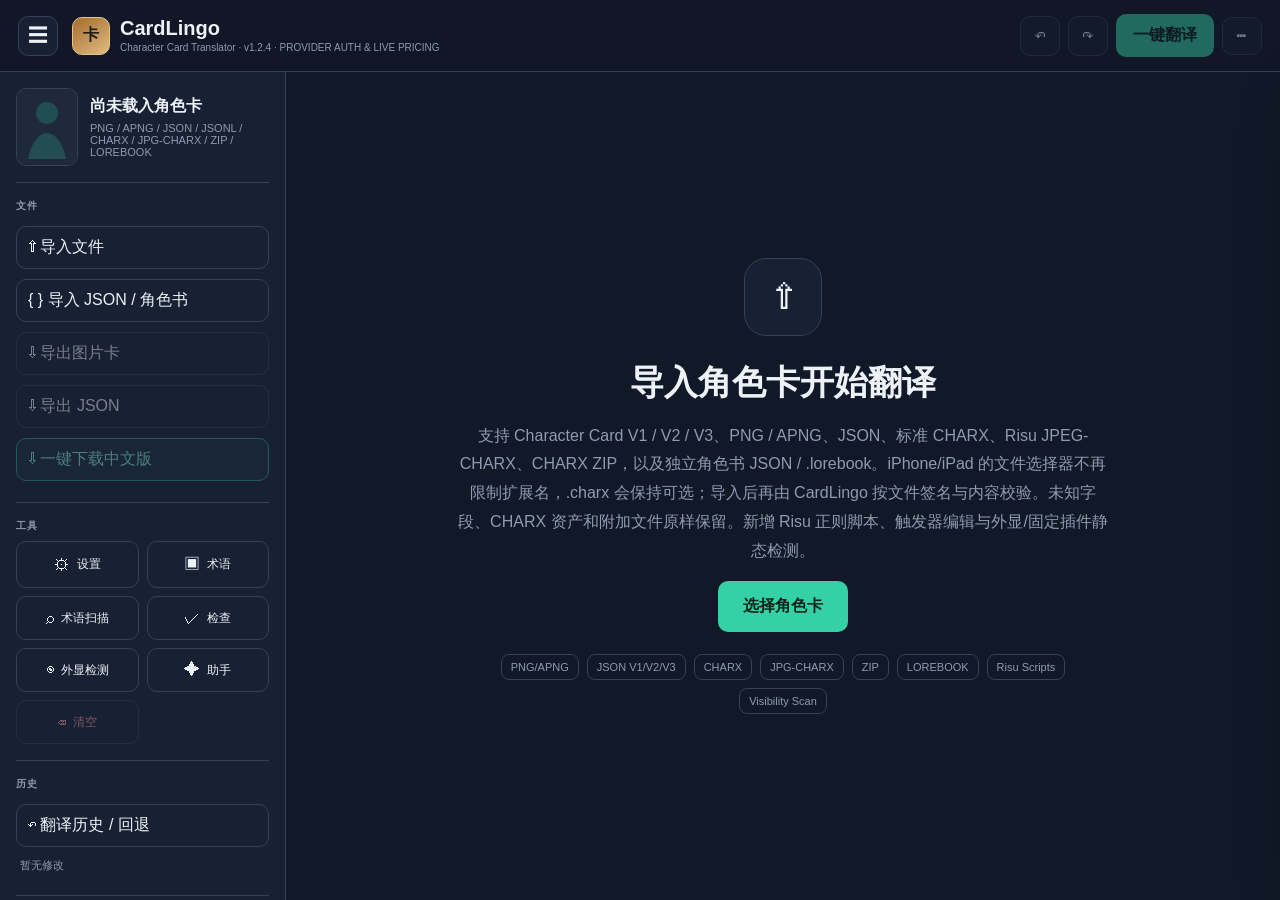
==== commit 5061b13e: "Add files via upload" ====
--- a/index.html
+++ b/index.html
@@ -6,7 +6,7 @@
   <meta http-equiv="Cache-Control" content="no-cache, no-store, must-revalidate" />
   <meta http-equiv="Pragma" content="no-cache" />
   <meta name="theme-color" content="#111827" />
-  <title>CardLingo · 角色卡翻译器 v1.2.3</title>
+  <title>CardLingo · 角色卡翻译器 v1.2.4</title>
   <style>
 :root{
   --bg:#111827;--panel:#182033;--panel2:#1e293b;--panel3:#222d42;--line:#344158;--text:#edf2f7;--muted:#8e9bb3;--accent:#35d0a5;--accent2:#2ba986;--danger:#ef6b73;--shadow:0 20px 60px rgba(0,0,0,.24);--top:72px;--side:286px
@@ -123,6 +123,9 @@
 .acceptance-residual code{display:block;margin-top:4px;white-space:pre-wrap;color:#d7dfeb}
 @media(max-width:720px){.intelligence-grid,.acceptance-stats{grid-template-columns:1fr 1fr}.intelligence-head{align-items:flex-start}.visibility-filter-bar{position:sticky;top:0;z-index:3;background:var(--bg);padding:5px 0}}
 
+
+.provider-credential-status{border:1px solid var(--line);border-radius:11px;padding:10px 12px;color:var(--muted);font-size:11px;line-height:1.55;background:rgba(255,255,255,.018)}
+.provider-credential-status.ok{border-color:#2d745f;background:rgba(53,208,165,.06);color:#a6e9d6}.provider-credential-status.warn{border-color:#765f34;background:rgba(255,211,138,.06);color:#e4cf9f}.provider-credential-status.error{border-color:#7a3e46;background:rgba(239,107,115,.07);color:#ffb0b6}
 </style>
 
 <script>
@@ -139,7 +142,7 @@
         <div class="brand-icon">卡</div>
         <div>
           <div class="brand-name">CardLingo</div>
-          <div class="brand-sub">Character Card Translator · v1.2.2 · OPENROUTER MODEL CENTER</div>
+          <div class="brand-sub">Character Card Translator · v1.2.4 · PROVIDER AUTH & LIVE PRICING</div>
         </div>
       </div>
       <div class="topbar-actions">
@@ -197,7 +200,7 @@
         <button id="clearAutosaveBtn" class="side-btn compact">⌫ 清除此卡自动保存</button>
       </div>
 
-      <div style="font-size:10px;color:var(--muted);padding:10px 4px 2px">BUILD v1.2.3 · OPENROUTER DISCOUNT CATALOG · LIVE CATALOG · RISUM</div>
+      <div style="font-size:10px;color:var(--muted);padding:10px 4px 2px">BUILD v1.2.4 · PROVIDER AUTH · LIVE PRICING · OPENROUTER · RISUM</div>
       <div class="sidebar-footer">
         <select id="uiLanguage" class="compact-select" aria-label="界面语言">
           <option value="zh">中文</option>
@@ -362,9 +365,9 @@
                 <span id="apiConnectionStatus" class="api-status"><i></i><span>尚未测试</span></span>
               </div>
               <div class="api-grid">
-                <label class="form-field"><span>服务商</span><select id="apiProvider"><option value="deepseek">DeepSeek 官方</option><option value="qwen">Qwen / Alibaba Cloud Model Studio</option><option value="openrouter">OpenRouter</option><option value="custom">自定义 OpenAI-Compatible</option></select><small>切换服务商后会立即应用对应 Base URL 和协议；不会清空 API Key。</small></label>
+                <label class="form-field"><span>服务商</span><select id="apiProvider"><option value="deepseek">DeepSeek 官方</option><option value="qwen">Qwen / Alibaba Cloud Model Studio</option><option value="openrouter">OpenRouter</option><option value="custom">自定义 OpenAI-Compatible</option></select><small>切换服务商会自动切换 Base URL、协议与该服务商自己的 API Key；不同服务商密钥不再混用。</small></label>
                 <label id="qwenRegionField" class="form-field hidden"><span>Qwen 区域</span><select id="qwenRegion"><option value="sg">新加坡</option><option value="hk">香港</option><option value="cn">北京</option><option value="us">美国 Virginia</option></select><small>可直接使用共享 DashScope 域；生产环境也可手动改成 Workspace 专属 Base URL。</small></label>
-                <label class="form-field full"><span>API 密钥</span><div class="inline-input"><input id="apiKey" type="password" autocomplete="off" placeholder="sk-..." /><button id="toggleApiKey" type="button" class="soft-btn">显示</button></div><small>若不勾选“保存 API Key”，刷新页面后不会从本地存储恢复密钥。</small></label>
+                <label class="form-field full"><span id="apiKeyLabel">API 密钥</span><div class="inline-input"><input id="apiKey" type="password" autocomplete="off" placeholder="sk-..." /><button id="toggleApiKey" type="button" class="soft-btn">显示</button></div><small id="apiKeyHelp">若不勾选“保存 API Key”，刷新页面后不会从本地存储恢复密钥。每个服务商分别保存自己的 Key。</small></label>
                 <label class="check-row full"><input id="rememberKey" type="checkbox" /> 在此浏览器保存 API Key</label>
                 <label class="form-field"><span>基础 URL</span><input id="baseUrl" value="https://api.deepseek.com" /></label>
                 <label class="form-field"><span>模型名称 / Model ID</span><input id="modelName" value="deepseek-v4-flash" /><div id="modelQuickPicks" class="model-picks"></div></label>
@@ -372,8 +375,9 @@
                 <label class="check-row"><input id="nonThinking" type="checkbox" checked /> 翻译请求优先关闭思考模式</label>
                 <div class="full endpoint-preview"><b>实际请求：</b><span id="apiEndpointPreview">https://api.deepseek.com/chat/completions</span></div>
                 <div id="apiProviderHelp" class="provider-help full"></div>
+                <div id="providerCredentialStatus" class="provider-credential-status full"><b>凭证状态：</b><span>尚未验证</span></div>
                 <section id="openRouterModelCenter" class="openrouter-model-center hidden" aria-label="OpenRouter 模型目录">
-                  <div class="ormc-head"><div><h3>OpenRouter 模型目录</h3><p>使用 OpenRouter 官方 Models API 实时读取当前 Key 可用的文本模型、上下文与结算价。点击卡片即可选用。</p></div><span class="spacer"></span><span id="openRouterCatalogStatus" class="ormc-status">尚未加载</span><button id="refreshOpenRouterModelsBtn" type="button" class="soft-btn ormc-refresh">刷新</button></div>
+                  <div class="ormc-head"><div><h3>OpenRouter 模型目录</h3><p>模型目录本身可公开浏览；看到模型和价格并不代表 API Key 已认证。翻译前 CardLingo 会单独验证 OpenRouter Key。</p></div><span class="spacer"></span><span id="openRouterCatalogStatus" class="ormc-status">尚未加载</span><button id="refreshOpenRouterModelsBtn" type="button" class="soft-btn ormc-refresh">刷新</button></div>
                   <div class="ormc-tools">
                     <input id="openRouterModelSearch" type="search" placeholder="搜索模型名称、slug、厂商…" />
                     <select id="openRouterModelSort"><option value="price">按价格</option><option value="name">按名称</option><option value="provider">按厂商</option><option value="context">按上下文</option><option value="newest">按新增时间</option></select>
@@ -533,7 +537,7 @@
   <script>
 'use strict';
 const $=s=>document.querySelector(s), $$=s=>[...document.querySelectorAll(s)];
-const state={file:null,fileType:null,sourceExt:null,containerKind:'card',originalBytes:null,originalCard:null,originalContainer:null,card:null,pngMetaKey:null,charxZip:null,charxPrefix:null,charxEntryCount:0,charxCardPath:'card.json',risumModules:[],risumErrors:[],lorebookAdapter:null,jsonlAdapter:null,view:'character',history:[],redo:[],fieldHistory:new Map(),glossary:[],consistencyMemory:[],termCandidates:[],usage:{requests:0,prompt:0,completion:0,hit:0,miss:0,total:0,cost:0,pricedRequests:0,lastModel:''},integrity:null,visibility:{findings:[],targets:[],scannedAt:0,resources:[]},visibilitySelected:{},localizationKnowledge:{version:1,overrides:{}},localizationAcceptance:null,visibilityFilter:'all',projectId:null,pendingQueue:null,autosaveTimer:null,abortController:null,isTranslating:false,assistantPatches:null,translateLangPrefs:{},translateLangDefault:{en:true,ko:true},translationLangDialogKey:null,translationLangDialogLabel:''};
+const state={file:null,fileType:null,sourceExt:null,containerKind:'card',originalBytes:null,originalCard:null,originalContainer:null,card:null,pngMetaKey:null,charxZip:null,charxPrefix:null,charxEntryCount:0,charxCardPath:'card.json',risumModules:[],risumErrors:[],lorebookAdapter:null,jsonlAdapter:null,view:'character',history:[],redo:[],fieldHistory:new Map(),glossary:[],consistencyMemory:[],termCandidates:[],usage:{requests:0,prompt:0,completion:0,hit:0,miss:0,total:0,cost:0,costUsd:0,pricedRequests:0,pricedRequestsUsd:0,lastModel:''},integrity:null,visibility:{findings:[],targets:[],scannedAt:0,resources:[]},visibilitySelected:{},localizationKnowledge:{version:1,overrides:{}},localizationAcceptance:null,visibilityFilter:'all',projectId:null,pendingQueue:null,autosaveTimer:null,abortController:null,isTranslating:false,assistantPatches:null,translateLangPrefs:{},translateLangDefault:{en:true,ko:true},translationLangDialogKey:null,translationLangDialogLabel:''};
 const MODEL_PRICING_CNY={
   'deepseek-v4-flash':{label:'DeepSeek V4 Flash',inputHit:0.02,inputMiss:1,output:2,updated:'2026-08-15'},
   'deepseek-v4-pro':{label:'DeepSeek V4 Pro',inputHit:0.025,inputMiss:3,output:6,updated:'2026-08-15'}
@@ -545,6 +549,14 @@
 }
 function formatTokenEstimate(n){n=Math.max(0,Math.round(n||0));return n>=1000000?(n/1000000).toFixed(n>=10000000?1:2)+'M':n>=1000?(n/1000).toFixed(n>=10000?1:2)+'K':String(n)}
 function formatCny(v){if(!Number.isFinite(v))return '—';if(v===0)return '¥0';if(v<0.001)return '<¥0.001';if(v<0.01)return '¥'+v.toFixed(4);if(v<1)return '¥'+v.toFixed(3);return '¥'+v.toFixed(2)}
+function formatUsd(v){if(!Number.isFinite(v))return '—';if(v===0)return '$0';if(v<0.0001)return '<$0.0001';if(v<0.01)return '$'+v.toFixed(5);if(v<1)return '$'+v.toFixed(4);return '$'+v.toFixed(3)}
+function selectedOpenRouterPricing(){
+  if($('#apiProvider')?.value!=='openrouter')return null;
+  const id=String($('#modelName')?.value||'').trim();
+  const m=openRouterCatalogState?.models?.find?.(x=>x._id===id);if(!m)return null;
+  const cached=openRouterUsdPerM(m?.pricing?.input_cache_read);
+  return{label:m.name||m._id,inputHit:Number.isFinite(cached)?cached:m._input,inputMiss:m._input,output:m._output,currency:'USD',updated:'实时 OpenRouter Models API'};
+}
 function estimateTargetsCost(targets){
   targets=(targets||[]).filter(x=>String(x?.text||'').trim());const chars=targets.reduce((n,x)=>n+String(x.text||'').length,0);
   if(!targets.length)return{chars:0,inputTokens:0,outputTokens:0,batches:0};
@@ -562,7 +574,8 @@
 function priceEstimate(est,pricing,cacheHit=false){if(!pricing)return NaN;return(est.inputTokens/1e6)*(cacheHit?pricing.inputHit:pricing.inputMiss)+(est.outputTokens/1e6)*pricing.output}
 function renderCostEstimate(){
   const box=$('#costEstimateCard');if(!box)return;if(!state.card){box.classList.remove('unpriced');$('#costCurrentValue').textContent='—';$('#costWholeValue').textContent='—';$('#costCurrentTokens').textContent='等待角色卡';$('#costWholeTokens').textContent='等待角色卡';$('#costDetail').innerHTML='';return}
-  const model=String($('#modelName')?.value||'').trim().toLowerCase(),pricing=MODEL_PRICING_CNY[model];
+  const model=String($('#modelName')?.value||'').trim().toLowerCase(),direct=MODEL_PRICING_CNY[model],orPricing=selectedOpenRouterPricing();
+  const pricing=orPricing||direct,currency=orPricing?'USD':'CNY',fmt=currency==='USD'?formatUsd:formatCny;
   const charTargets=state.containerKind==='lorebook'?[]:collectCharacterTranslateTargets(),bookTargets=collectBookTranslateTargets();
   const currentTargets=state.view==='book'?bookTargets:charTargets,wholeTargets=state.containerKind==='lorebook'?bookTargets:[...charTargets,...bookTargets];
   const cur=estimateTargetsCost(currentTargets),whole=estimateTargetsCost(wholeTargets);
@@ -571,11 +584,12 @@
   box.classList.toggle('unpriced',!pricing);
   if(pricing){
     const curMiss=priceEstimate(cur,pricing,false),wholeMiss=priceEstimate(whole,pricing,false),curHit=priceEstimate(cur,pricing,true),wholeHit=priceEstimate(whole,pricing,true);
-    $('#costCurrentValue').textContent=formatCny(curMiss);$('#costWholeValue').textContent=formatCny(wholeMiss);
-    $('#costEstimateNote').textContent=`按缓存未命中输入价保守估算 · 价格基准 ${pricing.updated}`;
-    $('#costDetail').innerHTML=`<span>缓存命中参考：当前页 <b>${formatCny(curHit)}</b> · 整卡 <b>${formatCny(wholeHit)}</b></span><span>单价 / 1M：输入未命中 <b>¥${pricing.inputMiss}</b> · 命中 <b>¥${pricing.inputHit}</b> · 输出 <b>¥${pricing.output}</b></span>`;
+    $('#costCurrentValue').textContent=fmt(curMiss);$('#costWholeValue').textContent=fmt(wholeMiss);
+    $('#costEstimateNote').textContent=orPricing?'按 OpenRouter 当前目录价保守估算 · 实际费用以 API usage.cost 为准':`按缓存未命中输入价保守估算 · 价格基准 ${pricing.updated}`;
+    const unit=currency==='USD'?'$':'¥';
+    $('#costDetail').innerHTML=`<span>缓存命中参考：当前页 <b>${fmt(curHit)}</b> · 整卡 <b>${fmt(wholeHit)}</b></span><span>单价 / 1M：输入 <b>${unit}${Number(pricing.inputMiss).toFixed(3)}</b> · 缓存输入 <b>${unit}${Number(pricing.inputHit).toFixed(3)}</b> · 输出 <b>${unit}${Number(pricing.output).toFixed(3)}</b></span>`;
   }else{
-    $('#costCurrentValue').textContent='未配置价格';$('#costWholeValue').textContent='未配置价格';$('#costEstimateNote').textContent='当前模型没有内置价格，仍显示 Token 预估';$('#costDetail').innerHTML='<span>目前自动计价支持 DeepSeek V4 Flash / Pro。</span>';
+    $('#costCurrentValue').textContent='未配置价格';$('#costWholeValue').textContent='未配置价格';$('#costEstimateNote').textContent='当前模型没有可用价格，仍显示 Token 预估';$('#costDetail').innerHTML='<span>DeepSeek 使用内置价格；OpenRouter 在模型目录加载后自动使用实时价格。</span>';
   }
   $('#costCurrentTokens').textContent=`输入≈${formatTokenEstimate(cur.inputTokens)} · 输出≈${formatTokenEstimate(cur.outputTokens)} · ${cur.batches} 批`;
   $('#costWholeTokens').textContent=`输入≈${formatTokenEstimate(whole.inputTokens)} · 输出≈${formatTokenEstimate(whole.outputTokens)} · ${whole.batches} 批`;
@@ -803,12 +817,21 @@
   const when=new Date(saved.savedAt||0).toLocaleString();const hasProgress=(saved.history?.length||0)>0||saved.pendingQueue||saved.consistencyMemory?.length||saved.usage?.requests||saved.risumModules?.some(x=>x.dirty)||Object.keys(saved.localizationKnowledge?.overrides||{}).length||saved.localizationAcceptance;
   if(!hasProgress)return false;
   if(!confirm(`发现这张卡的自动保存（${when}）。\n\n是否恢复上次翻译进度、回退历史、术语记忆、RISUM 修改和实际用量？`))return false;
-  state.card=clone(saved.card);state.originalCard=clone(saved.originalCard||state.originalCard);state.history=clone(saved.history||[]);state.redo=clone(saved.redo||[]);restoreFieldHistory(saved.fieldHistory);state.consistencyMemory=clone(saved.consistencyMemory||[]);state.usage=Object.assign({requests:0,prompt:0,completion:0,hit:0,miss:0,total:0,cost:0,pricedRequests:0,lastModel:''},clone(saved.usage||{}));state.pendingQueue=clone(saved.pendingQueue||null);state.view=saved.view||state.view;state.localizationKnowledge=clone(saved.localizationKnowledge||{version:1,overrides:{}});state.localizationAcceptance=clone(saved.localizationAcceptance||null);restoreRisumState(saved.risumModules);updateAutosaveUi(`已恢复：${when}${state.pendingQueue?' · 有未完成翻译':''}`,'ok');return true
+  state.card=clone(saved.card);state.originalCard=clone(saved.originalCard||state.originalCard);state.history=clone(saved.history||[]);state.redo=clone(saved.redo||[]);restoreFieldHistory(saved.fieldHistory);state.consistencyMemory=clone(saved.consistencyMemory||[]);state.usage=Object.assign({requests:0,prompt:0,completion:0,hit:0,miss:0,total:0,cost:0,costUsd:0,pricedRequests:0,pricedRequestsUsd:0,lastModel:''},clone(saved.usage||{}));state.pendingQueue=clone(saved.pendingQueue||null);state.view=saved.view||state.view;state.localizationKnowledge=clone(saved.localizationKnowledge||{version:1,overrides:{}});state.localizationAcceptance=clone(saved.localizationAcceptance||null);restoreRisumState(saved.risumModules);updateAutosaveUi(`已恢复：${when}${state.pendingQueue?' · 有未完成翻译':''}`,'ok');return true
 }
 async function clearCurrentAutosave(){if(!state.projectId)return toast('当前没有项目');await projectDbDelete(state.projectId);updateAutosaveUi('自动保存：已清除');toast('已清除此卡的自动保存')}
 function normalizeUsage(u){u=u||{};const prompt=Number(u.prompt_tokens??u.input_tokens??0)||0,completion=Number(u.completion_tokens??u.output_tokens??0)||0,hit=Number(u.prompt_cache_hit_tokens??u.input_tokens_details?.cached_tokens??0)||0;let miss=Number(u.prompt_cache_miss_tokens);if(!Number.isFinite(miss))miss=Math.max(0,prompt-hit);const total=Number(u.total_tokens??(prompt+completion))||prompt+completion;return{prompt,completion,hit,miss,total}}
-function trackApiUsage(raw,model){const u=normalizeUsage(raw);if(!u.prompt&&!u.completion)return;const p=MODEL_PRICING_CNY[String(model||'').toLowerCase()];const cost=p?(u.hit/1e6*p.inputHit+u.miss/1e6*p.inputMiss+u.completion/1e6*p.output):0;state.usage.requests++;state.usage.prompt+=u.prompt;state.usage.completion+=u.completion;state.usage.hit+=u.hit;state.usage.miss+=u.miss;state.usage.total+=u.total;state.usage.cost+=cost;if(p)state.usage.pricedRequests++;state.usage.lastModel=model||state.usage.lastModel;renderActualUsage();scheduleAutosave('API 用量更新')}
-function renderActualUsage(){const u=state.usage||{};const prompt=u.prompt||0,hit=u.hit||0,rate=prompt?Math.round(hit/prompt*100):0;$('#usageRequests')&&($('#usageRequests').textContent=u.requests?`${u.requests} 次请求 · usage 以 API 返回为准`:'尚无 API 请求');$('#usageCost')&&($('#usageCost').textContent=formatCny(u.cost||0));$('#usageModel')&&($('#usageModel').textContent=u.lastModel||'等待请求');$('#usageInput')&&($('#usageInput').textContent=formatTokenEstimate(prompt));$('#usageCache')&&($('#usageCache').textContent=`缓存命中 ${rate}%`);$('#usageOutput')&&($('#usageOutput').textContent=formatTokenEstimate(u.completion||0));$('#usageTotal')&&($('#usageTotal').textContent=`总计 ${formatTokenEstimate(u.total||0)}`);$('#usageHit')&&($('#usageHit').textContent=formatTokenEstimate(hit));$('#usageMiss')&&($('#usageMiss').textContent=`未命中 ${formatTokenEstimate(u.miss||0)}`)}
+function trackApiUsage(raw,model,provider=null){
+  const u=normalizeUsage(raw);if(!u.prompt&&!u.completion&&!Number.isFinite(Number(raw?.cost)))return;
+  provider=provider||$('#apiProvider')?.value||'custom';const p=MODEL_PRICING_CNY[String(model||'').toLowerCase()];
+  const costCny=p?(u.hit/1e6*p.inputHit+u.miss/1e6*p.inputMiss+u.completion/1e6*p.output):0;
+  const costUsd=provider==='openrouter'&&Number.isFinite(Number(raw?.cost))?Number(raw.cost):0;
+  state.usage.requests++;state.usage.prompt+=u.prompt;state.usage.completion+=u.completion;state.usage.hit+=u.hit;state.usage.miss+=u.miss;state.usage.total+=u.total;
+  state.usage.cost=(state.usage.cost||0)+costCny;state.usage.costUsd=(state.usage.costUsd||0)+costUsd;
+  if(p)state.usage.pricedRequests++;if(costUsd>0)state.usage.pricedRequestsUsd=(state.usage.pricedRequestsUsd||0)+1;
+  state.usage.lastModel=model||state.usage.lastModel;renderActualUsage();scheduleAutosave('API 用量更新')
+}
+function renderActualUsage(){const u=state.usage||{};const prompt=u.prompt||0,hit=u.hit||0,rate=prompt?Math.round(hit/prompt*100):0;$('#usageRequests')&&($('#usageRequests').textContent=u.requests?`${u.requests} 次请求 · usage 以 API 返回为准`:'尚无 API 请求');if($('#usageCost')){const parts=[];if((u.cost||0)>0)parts.push(formatCny(u.cost));if((u.costUsd||0)>0)parts.push(formatUsd(u.costUsd));$('#usageCost').textContent=parts.length?parts.join(' + '):(u.requests?'$0 / ¥0':'¥0')}$('#usageModel')&&($('#usageModel').textContent=u.lastModel||'等待请求');$('#usageInput')&&($('#usageInput').textContent=formatTokenEstimate(prompt));$('#usageCache')&&($('#usageCache').textContent=`缓存命中 ${rate}%`);$('#usageOutput')&&($('#usageOutput').textContent=formatTokenEstimate(u.completion||0));$('#usageTotal')&&($('#usageTotal').textContent=`总计 ${formatTokenEstimate(u.total||0)}`);$('#usageHit')&&($('#usageHit').textContent=formatTokenEstimate(hit));$('#usageMiss')&&($('#usageMiss').textContent=`未命中 ${formatTokenEstimate(u.miss||0)}`)}
 function rememberTermPair(source,target,category='term',note='翻译记忆'){
   source=Array.isArray(source)?source.join(', '):String(source||'').trim();target=Array.isArray(target)?target.join(', '):String(target||'').trim();if(!source||!target||source===target)return;
   const ex=state.consistencyMemory.find(x=>x.source.toLowerCase()===source.toLowerCase());if(ex){ex.target=target;ex.category=category;ex.note=note}else state.consistencyMemory.push({source,target,category,note});renderConsistencyBadge();scheduleAutosave('一致性记忆更新')
@@ -1055,7 +1078,7 @@
   else if(zipStart===0||['charx','zip'].includes(state.sourceExt)){const r=await loadCharx(bytes);state.card=r.card;state.charxZip=r.zip;state.charxPrefix=r.prefix;state.charxEntryCount=r.count;state.charxCardPath=r.cardPath;state.fileType=state.sourceExt==='zip'?'charxzip':'charx';const af=findCharxAvatar(state.card,r.zip);if(af)avatar=URL.createObjectURL(await af.async('blob'));}
   else{const text=new TextDecoder().decode(bytes).replace(/^\uFEFF/,'');let obj=null,parsed=false;try{obj=JSON.parse(text);parsed=true}catch{}if(parsed){await parseJsonObject(obj)}else{const jl=parseJsonlText(text);if(!jl)throw new Error('无法识别文件：支持 PNG/APNG、JSON/JSONL、CHARX/ZIP、JPEG-CHARX 与 .lorebook');state.jsonlAdapter=jl;await parseJsonObject(jl.obj);state.fileType='jsonl';}}
   if(state.charxZip)await loadRisumModulesFromZip();
-  state.originalCard=clone(state.card);state.history=[];state.redo=[];state.fieldHistory.clear();state.consistencyMemory=[];state.termCandidates=[];state.usage={requests:0,prompt:0,completion:0,hit:0,miss:0,total:0,cost:0,pricedRequests:0,lastModel:''};state.integrity=null;state.visibility={findings:[],targets:[],scannedAt:0,resources:[]};state.visibilitySelected={};state.localizationKnowledge={version:1,overrides:{}};state.localizationAcceptance=null;state.visibilityFilter='all';state.pendingQueue=null;state.projectId=makeProjectId(file);await maybeRestoreProject();$('#sidebarAvatar').src=avatar;$('#welcome').classList.add('hidden');$('#editor').classList.remove('hidden');$('#clearCardBtn').disabled=false;$('#batchTranslateTop').disabled=false;$('#batchTranslateTopOptions').disabled=false;$('#exportJsonBtn').disabled=false;$('#exportImageBtn').disabled=!['png','apng'].includes(state.fileType);$('#quickDownloadBtn').disabled=false;
+  state.originalCard=clone(state.card);state.history=[];state.redo=[];state.fieldHistory.clear();state.consistencyMemory=[];state.termCandidates=[];state.usage={requests:0,prompt:0,completion:0,hit:0,miss:0,total:0,cost:0,costUsd:0,pricedRequests:0,pricedRequestsUsd:0,lastModel:''};state.integrity=null;state.visibility={findings:[],targets:[],scannedAt:0,resources:[]};state.visibilitySelected={};state.localizationKnowledge={version:1,overrides:{}};state.localizationAcceptance=null;state.visibilityFilter='all';state.pendingQueue=null;state.projectId=makeProjectId(file);await maybeRestoreProject();$('#sidebarAvatar').src=avatar;$('#welcome').classList.add('hidden');$('#editor').classList.remove('hidden');$('#clearCardBtn').disabled=false;$('#batchTranslateTop').disabled=false;$('#batchTranslateTopOptions').disabled=false;$('#exportJsonBtn').disabled=false;$('#exportImageBtn').disabled=!['png','apng'].includes(state.fileType);$('#quickDownloadBtn').disabled=false;
   const charTab=$('.main-tab[data-view="character"]');if(charTab)charTab.disabled=state.containerKind==='lorebook';switchView(state.containerKind==='lorebook'?'book':(state.view||'character'),true);renderAll();renderActualUsage();renderConsistencyBadge();updateAutosaveUi(state.pendingQueue?'自动保存：已恢复未完成翻译':'自动保存：项目已载入',state.pendingQueue?'warn':'ok');scheduleAutosave('载入项目');
   const extra=state.charxEntryCount?` · ${state.charxEntryCount} 个容器文件`:'';const rm=state.risumModules.length?` · RISUM ${state.risumModules.length}`:'';toast(`已载入：${file.name} · ${formatLabel()}${extra}${rm}${state.pendingQueue?' · 可继续翻译':''}`);runVisibilityScan(true).catch(()=>{});
 }
@@ -1371,6 +1394,33 @@
 };
 const QWEN_REGION_BASES={sg:'https://dashscope-intl.aliyuncs.com/compatible-mode/v1',hk:'https://cn-hongkong.dashscope.aliyuncs.com/compatible-mode/v1',cn:'https://dashscope.aliyuncs.com/compatible-mode/v1',us:'https://dashscope-us.aliyuncs.com/compatible-mode/v1'};
 
+
+let providerKeyMemory={deepseek:'',qwen:'',openrouter:'',custom:''},activeApiProvider='deepseek';
+let openRouterAuthState={verified:false,keyMark:'',label:'',lastError:''};
+function keyMark(key){key=String(key||'');return key?`${key.length}:${key.slice(-8)}`:''}
+function setProviderCredentialStatus(kind='idle',text='尚未验证'){const el=$('#providerCredentialStatus');if(!el)return;el.className='provider-credential-status full'+(kind&&kind!=='idle'?` ${kind}`:'');el.innerHTML=`<b>凭证状态：</b><span>${escapeHtml(text)}</span>`}
+function stashActiveProviderKey(){if(!activeApiProvider)return;providerKeyMemory[activeApiProvider]=$('#apiKey')?.value?.trim()||''}
+function restoreProviderKey(provider){provider=provider||'custom';$('#apiKey').value=providerKeyMemory[provider]||'';activeApiProvider=provider;updateProviderCredentialUi(provider)}
+function updateProviderCredentialUi(provider=$('#apiProvider')?.value||'custom'){
+  const label={deepseek:'DeepSeek API 密钥',qwen:'Qwen / Model Studio API 密钥',openrouter:'OpenRouter API 密钥',custom:'API 密钥'}[provider]||'API 密钥';
+  const ph=provider==='openrouter'?'sk-or-v1-...':'sk-...';if($('#apiKeyLabel'))$('#apiKeyLabel').textContent=label;if($('#apiKey'))$('#apiKey').placeholder=ph;
+  if($('#apiKeyHelp'))$('#apiKeyHelp').textContent=provider==='openrouter'?'OpenRouter 模型目录可以公开浏览，但真正翻译必须使用有效 OpenRouter Key。每个服务商的 Key 独立保存。':'若不勾选“保存 API Key”，刷新页面后不会恢复密钥；各服务商 Key 互相独立。';
+  if(provider==='openrouter'){const cur=keyMark($('#apiKey')?.value);if(openRouterAuthState.verified&&openRouterAuthState.keyMark===cur)setProviderCredentialStatus('ok',`OpenRouter Key 已验证${openRouterAuthState.label?` · ${openRouterAuthState.label}`:''}`);else setProviderCredentialStatus('warn',cur?'OpenRouter Key 尚未验证 · 模型目录可浏览但不代表认证成功':'尚未填写 OpenRouter Key · 模型目录仍可公开浏览')}
+  else setProviderCredentialStatus($('#apiKey')?.value?.trim()?'idle':'warn',$('#apiKey')?.value?.trim()?'已填写 Key · 可点击测试连接':'尚未填写当前服务商 Key');
+}
+function switchApiProvider(){stashActiveProviderKey();const p=$('#apiProvider')?.value||'custom';restoreProviderKey(p);applyProviderPreset();if(p==='openrouter'){openRouterCatalogState.loaded=false;loadOpenRouterModels(true)}setApiConnectionStatus('idle','服务商已切换')}
+function invalidateOpenRouterAuth(){openRouterAuthState={verified:false,keyMark:'',label:'',lastError:''};if($('#apiProvider')?.value==='openrouter')updateProviderCredentialUi('openrouter')}
+async function verifyOpenRouterKey(){
+  const key=$('#apiKey')?.value?.trim()||'';if(!key)throw new Error('尚未填写 OpenRouter API Key。模型目录是公开的，能看到模型不代表已经认证。');
+  const r=await fetch('https://openrouter.ai/api/v1/key',{headers:{'Accept':'application/json','Authorization':`Bearer ${key}`}});
+  const txt=await r.text();if(!r.ok){invalidateOpenRouterAuth();let msg=txt.slice(0,220);try{msg=JSON.parse(txt)?.error?.message||msg}catch{}throw new Error(`OpenRouter Key 验证失败（HTTP ${r.status}）：${msg}`)}
+  let j={};try{j=JSON.parse(txt)}catch{};openRouterAuthState={verified:true,keyMark:keyMark(key),label:j?.data?.label||'',lastError:''};updateProviderCredentialUi('openrouter');return j?.data||{};
+}
+function openRouterReasoningOffBody(modelId){
+  const m=openRouterCatalogState.models.find(x=>x._id===modelId),r=m?.reasoning;if(!r||r.mandatory)return null;
+  const efforts=r.supported_efforts;if(Array.isArray(efforts)&&!efforts.includes('none'))return null;
+  return{effort:'none'};
+}
 let openRouterCatalogState={models:[],loaded:false,loading:false,filter:'all',sort:'price',dir:1,query:'',pageSize:40,source:'',lastError:''};
 function openRouterHeaders(){const key=$('#apiKey')?.value?.trim();const h={'Accept':'application/json'};if(key)h.Authorization=`Bearer ${key}`;return h}
 function openRouterUsdPerM(v){const n=Number(v);return Number.isFinite(n)?n*1e6:Infinity}
@@ -1414,7 +1464,7 @@
 }
 function openRouterDiscountBadge(m){if(!m?._discount)return'';const prefix=m._discountSource==='official-collection'?'官方 ':'';return`<span class="ormc-badge discount" title="${m._discountSource==='official-collection'?`OpenRouter 官方折扣集合快照 ${OPENROUTER_DISCOUNT_SNAPSHOT_UPDATED}`:'OpenRouter API 明示折扣'}">${prefix}${m._discount}% OFF</span>`}
 function normalizeOpenRouterModel(m){const input=openRouterUsdPerM(m?.pricing?.prompt),output=openRouterUsdPerM(m?.pricing?.completion),discountInfo=openRouterDiscountInfo(m),id=String(m?.id||''),author=id.includes('/')?id.split('/')[0]:'OpenRouter';return{...m,_id:id,_author:author,_input:input,_output:output,_discount:discountInfo.pct,_discountSource:discountInfo.source,_free:input===0&&output===0,_score:(Number.isFinite(input)?input:999999)+(Number.isFinite(output)?output:999999),_context:Number(m?.context_length||m?.top_provider?.context_length||0)}}
-async function loadOpenRouterModels(force=false){if(openRouterCatalogState.loading||(!force&&openRouterCatalogState.loaded))return;const center=$('#openRouterModelCenter');if(!center)return;openRouterCatalogState.loading=true;center.classList.add('ormc-loading');$('#openRouterCatalogStatus').textContent='正在读取…';try{const key=$('#apiKey')?.value?.trim();let url=key?'https://openrouter.ai/api/v1/models/user':'https://openrouter.ai/api/v1/models';let r=await fetch(url,{headers:openRouterHeaders()});if(!r.ok&&key){url='https://openrouter.ai/api/v1/models';r=await fetch(url,{headers:openRouterHeaders()})}const txt=await r.text();if(!r.ok)throw new Error(`HTTP ${r.status}: ${txt.slice(0,160)}`);const j=JSON.parse(txt),arr=Array.isArray(j?.data)?j.data:[];openRouterCatalogState.models=arr.map(normalizeOpenRouterModel).filter(x=>x._id);openRouterCatalogState.loaded=true;openRouterCatalogState.source=url.endsWith('/user')?'当前 API Key 可用模型':'OpenRouter 全部公开模型';openRouterCatalogState.lastError='';renderOpenRouterModels();$('#openRouterCatalogStatus').textContent=`已加载 ${arr.length} 个模型`}catch(e){openRouterCatalogState.lastError=e?.message||String(e);$('#openRouterCatalogStatus').textContent='加载失败';renderOpenRouterModels()}finally{openRouterCatalogState.loading=false;center.classList.remove('ormc-loading')}}
+async function loadOpenRouterModels(force=false){if(openRouterCatalogState.loading||(!force&&openRouterCatalogState.loaded))return;const center=$('#openRouterModelCenter');if(!center)return;openRouterCatalogState.loading=true;center.classList.add('ormc-loading');$('#openRouterCatalogStatus').textContent='正在读取…';try{const key=$('#apiKey')?.value?.trim();let attemptedUser=!!key,url=attemptedUser?'https://openrouter.ai/api/v1/models/user':'https://openrouter.ai/api/v1/models';let r=await fetch(url,{headers:openRouterHeaders()}),authRejected=false;if(!r.ok&&attemptedUser){authRejected=r.status===401||r.status===403;url='https://openrouter.ai/api/v1/models';r=await fetch(url,{headers:{'Accept':'application/json'}})}const txt=await r.text();if(!r.ok)throw new Error(`HTTP ${r.status}: ${txt.slice(0,160)}`);const j=JSON.parse(txt),arr=Array.isArray(j?.data)?j.data:[];openRouterCatalogState.models=arr.map(normalizeOpenRouterModel).filter(x=>x._id);openRouterCatalogState.loaded=true;openRouterCatalogState.source=url.endsWith('/user')?'当前 API Key 可用模型':authRejected?'OpenRouter 全部公开模型 · 当前 Key 未认证':'OpenRouter 全部公开模型';openRouterCatalogState.lastError='';renderOpenRouterModels();renderCostEstimate();$('#openRouterCatalogStatus').textContent=`已加载 ${arr.length} 个模型`;if(authRejected){invalidateOpenRouterAuth();setProviderCredentialStatus('error','当前 OpenRouter Key 未通过认证；目录已自动退回公开模型列表')}}catch(e){openRouterCatalogState.lastError=e?.message||String(e);$('#openRouterCatalogStatus').textContent='加载失败';renderOpenRouterModels()}finally{openRouterCatalogState.loading=false;center.classList.remove('ormc-loading')}}
 function filteredOpenRouterModels(){let a=[...openRouterCatalogState.models],q=openRouterCatalogState.query.trim().toLowerCase();if(q)a=a.filter(m=>`${m.name||''} ${m._id} ${m._author} ${m.description||''}`.toLowerCase().includes(q));if(openRouterCatalogState.filter==='free')a=a.filter(m=>m._free);if(openRouterCatalogState.filter==='discount')a=a.filter(m=>m._discount>0);if(openRouterCatalogState.filter==='textonly')a=a.filter(m=>{const outs=m?.architecture?.output_modalities||[];return outs.length===0||outs.includes('text')});const dir=openRouterCatalogState.dir;const cmp={price:(x,y)=>x._score-y._score,name:(x,y)=>String(x.name||x._id).localeCompare(String(y.name||y._id)),provider:(x,y)=>x._author.localeCompare(y._author)||String(x.name||'').localeCompare(String(y.name||'')),context:(x,y)=>x._context-y._context,newest:(x,y)=>Number(x.created||0)-Number(y.created||0)}[openRouterCatalogState.sort]||((x,y)=>x._score-y._score);a.sort((x,y)=>cmp(x,y)*dir);return a}
 function selectOpenRouterModel(m){if(!m)return;$('#modelName').value=m._id;renderCostEstimate();updateApiEndpointPreview();renderModelQuickPicks();setApiConnectionStatus('idle','模型已切换');renderOpenRouterModels();const el=$('#openRouterSelectedModel');if(el){el.classList.remove('hidden');el.innerHTML=`<b>当前模型：</b><code>${escapeHtml(m._id)}</code><span>输入 ${escapeHtml(openRouterMoney(m._input))}/M</span><span>输出 ${escapeHtml(openRouterMoney(m._output))}/M</span>${m._discount?`<span>🔥 ${m._discount}% OFF${m._discountSource==='official-collection'?' · 官方集合':''}</span>`:''}`}}
 function renderOpenRouterModels(){const root=$('#openRouterModelList'),sum=$('#openRouterCatalogSummary');if(!root||!sum)return;if(openRouterCatalogState.lastError){root.innerHTML=`<div class="ormc-empty">读取 OpenRouter 模型失败：${escapeHtml(openRouterCatalogState.lastError)}<br><br>请检查 API Key、网络或稍后重试。</div>`;sum.innerHTML='<span>模型目录不可用</span>';return}const all=filteredOpenRouterModels(),limit=Math.max(1,Number(openRouterCatalogState.pageSize)||40),shown=all.slice(0,limit),discounts=openRouterCatalogState.models.filter(m=>m._discount>0).length,free=openRouterCatalogState.models.filter(m=>m._free).length;sum.innerHTML=`<span><b>${openRouterCatalogState.models.length}</b> 总模型</span><span><b>${all.length}</b> 符合筛选</span><span><b>${free}</b> 免费</span><span><b>${discounts}</b> 当前折扣</span><span>折扣表 ${OPENROUTER_DISCOUNT_SNAPSHOT_UPDATED}</span><span>${escapeHtml(openRouterCatalogState.source||'')}</span>`;if(!shown.length){root.innerHTML='<div class="ormc-empty">没有符合当前筛选条件的模型。</div>';return}const current=$('#modelName')?.value||'';root.innerHTML=shown.map(m=>{const desc=String(m.description||'').replace(/\s+/g,' ').trim(),name=m.name||m._id;return`<button type="button" class="ormc-card${current===m._id?' active':''}" data-ormc-id="${escapeHtml(m._id)}"><div class="ormc-card-top"><div><div class="ormc-provider">${escapeHtml(m._author)}</div><div class="ormc-name">${escapeHtml(name)}</div></div><div class="ormc-badges">${m._free?'<span class="ormc-badge free">FREE</span>':''}${openRouterDiscountBadge(m)}</div></div>${desc?`<div class="ormc-desc">${escapeHtml(desc)}</div>`:''}<div class="ormc-meta"><span>输入<strong>${escapeHtml(openRouterMoney(m._input))}/M</strong></span><span>输出<strong>${escapeHtml(openRouterMoney(m._output))}/M</strong></span><span>上下文<strong>${m._context?`${Math.round(m._context/1000)}k`:'—'}</strong></span><span>Model ID<strong>${escapeHtml(m._id)}</strong></span></div></button>`}).join('');root.querySelectorAll('[data-ormc-id]').forEach(b=>b.onclick=()=>selectOpenRouterModel(openRouterCatalogState.models.find(m=>m._id===b.dataset.ormcId)));const selected=openRouterCatalogState.models.find(m=>m._id===current);const sel=$('#openRouterSelectedModel');if(selected){sel?.classList.remove('hidden');if(sel)sel.innerHTML=`<b>当前模型：</b><code>${escapeHtml(selected._id)}</code><span>输入 ${escapeHtml(openRouterMoney(selected._input))}/M</span><span>输出 ${escapeHtml(openRouterMoney(selected._output))}/M</span>${selected._discount?`<span>🔥 ${selected._discount}% OFF</span>`:''}`}else sel?.classList.add('hidden')}
@@ -1432,7 +1482,7 @@
 function updateApiEndpointPreview(){const el=$('#apiEndpointPreview');if(!el)return;const s=getSettings();el.textContent=resolveApiEndpoint(s.base,s.protocol)||'等待填写 Base URL'}
 function setApiConnectionStatus(kind='idle',text='尚未测试'){const el=$('#apiConnectionStatus');if(!el)return;el.className='api-status'+(kind&&kind!=='idle'?` ${kind}`:'');el.innerHTML=`<i></i><span>${escapeHtml(text)}</span>`}
 function renderModelQuickPicks(){const root=$('#modelQuickPicks');if(!root)return;const p=$('#apiProvider')?.value||'custom',cur=$('#modelName')?.value||'',models=API_PROVIDER_PRESETS[p]?.models||[];root.innerHTML='';for(const m of models){const b=document.createElement('button');b.type='button';b.className='model-pick'+(cur===m?' active':'');b.textContent=m;b.onclick=()=>{$('#modelName').value=m;renderModelQuickPicks();renderCostEstimate();updateApiEndpointPreview();setApiConnectionStatus('idle','配置已修改')};root.appendChild(b)}}
-function updateProviderUi(){const p=$('#apiProvider')?.value||'custom';$('#qwenRegionField')?.classList.toggle('hidden',p!=='qwen');$('#openRouterModelCenter')?.classList.toggle('hidden',p!=='openrouter');const h=$('#apiProviderHelp');if(h)h.innerHTML=`<b>${escapeHtml(API_PROVIDER_PRESETS[p]?.label||'自定义')}</b><br>${escapeHtml(API_PROVIDER_PRESETS[p]?.help||'')}`;renderModelQuickPicks();updateApiEndpointPreview();if(p==='openrouter')loadOpenRouterModels(false)}
+function updateProviderUi(){const p=$('#apiProvider')?.value||'custom';$('#qwenRegionField')?.classList.toggle('hidden',p!=='qwen');$('#openRouterModelCenter')?.classList.toggle('hidden',p!=='openrouter');const h=$('#apiProviderHelp');if(h)h.innerHTML=`<b>${escapeHtml(API_PROVIDER_PRESETS[p]?.label||'自定义')}</b><br>${escapeHtml(API_PROVIDER_PRESETS[p]?.help||'')}`;updateProviderCredentialUi(p);renderModelQuickPicks();updateApiEndpointPreview();if(p==='openrouter')loadOpenRouterModels(false)}
 function applyProviderPreset(){const p=$('#apiProvider')?.value||'custom',x=API_PROVIDER_PRESETS[p]||API_PROVIDER_PRESETS.custom;if(p==='qwen')$('#baseUrl').value=QWEN_REGION_BASES[$('#qwenRegion')?.value||'sg']||x.base;else if(x.base)$('#baseUrl').value=x.base;if(x.model&&p!=='openrouter')$('#modelName').value=x.model;if(x.protocol){const r=$(`input[name="protocol"][value="${x.protocol}"]`);if(r)r.checked=true}updateProviderUi();renderCostEstimate();setApiConnectionStatus('idle','服务商已切换')}
 function openSettingsPage(){
   $('#welcome')?.classList.add('hidden');$('#editor')?.classList.add('hidden');$('#settingsPage')?.classList.remove('hidden');closeSidebar();updateProviderUi();updateApiEndpointPreview();setApiConnectionStatus('idle','尚未测试');window.scrollTo({top:0,behavior:'instant'});
@@ -1440,7 +1490,27 @@
 function closeSettingsPage(){
   $('#settingsPage')?.classList.add('hidden');if(state.card)$('#editor')?.classList.remove('hidden');else $('#welcome')?.classList.remove('hidden');window.scrollTo({top:0,behavior:'instant'});
 }
-async function apiCall(prompt,signal){const s=getSettings();if(!s.key||!s.base||!s.model)throw new Error('请先在设置 → API 与模型中填写 API Key、基础 URL 与模型名');const ctrl=new AbortController(),timer=setTimeout(()=>ctrl.abort(),s.timeout);if(signal)signal.addEventListener('abort',()=>ctrl.abort(),{once:true});try{const url=resolveApiEndpoint(s.base,s.protocol);if(!url)throw new Error('Base URL 为空');if(s.protocol==='chat'){const body={model:s.model,messages:[{role:'user',content:prompt}],temperature:s.temp};if(s.nonThinking){if(providerLooksDeepSeek(s))body.thinking={type:'disabled'};else if(providerLooksQwen(s))body.enable_thinking=false}const headers={'Content-Type':'application/json','Authorization':`Bearer ${s.key}`};if(s.provider==='openrouter'){headers['HTTP-Referer']=location.origin;headers['X-OpenRouter-Title']='CardLingo'}const r=await fetch(url,{method:'POST',headers,body:JSON.stringify(body),signal:ctrl.signal});const txt=await r.text();if(!r.ok)throw new Error(`HTTP ${r.status}: ${txt.slice(0,400)}`);const j=JSON.parse(txt);trackApiUsage(j.usage,s.model);return j.choices?.[0]?.message?.content??''}const body={model:s.model,input:prompt,temperature:s.temp};if(s.nonThinking&&providerLooksQwen(s))body.reasoning={effort:'none'};const r=await fetch(url,{method:'POST',headers:{'Content-Type':'application/json','Authorization':`Bearer ${s.key}`},body:JSON.stringify(body),signal:ctrl.signal});const txt=await r.text();if(!r.ok)throw new Error(`HTTP ${r.status}: ${txt.slice(0,400)}`);const j=JSON.parse(txt);trackApiUsage(j.usage,s.model);return j.output_text||(j.output||[]).flatMap(x=>x.content||[]).filter(x=>x.type==='output_text').map(x=>x.text).join('')}finally{clearTimeout(timer)}}
+async function apiCall(prompt,signal){
+  const s=getSettings();if(!s.key||!s.base||!s.model)throw new Error('请先在设置 → API 与模型中填写当前服务商的 API Key、基础 URL 与模型名');
+  if(s.provider==='openrouter'&&(!openRouterAuthState.verified||openRouterAuthState.keyMark!==keyMark(s.key))){try{await verifyOpenRouterKey()}catch(e){throw new Error(`${e.message}。OpenRouter 模型目录是公开的，能选模型不代表 API Key 可用。`)}}
+  const ctrl=new AbortController(),timer=setTimeout(()=>ctrl.abort(),s.timeout);if(signal)signal.addEventListener('abort',()=>ctrl.abort(),{once:true});
+  try{
+    const url=resolveApiEndpoint(s.base,s.protocol);if(!url)throw new Error('Base URL 为空');
+    if(s.protocol==='chat'){
+      const body={model:s.model,messages:[{role:'user',content:prompt}],temperature:s.temp};
+      if(s.nonThinking){if(s.provider==='openrouter'){const off=openRouterReasoningOffBody(s.model);if(off)body.reasoning=off}else if(providerLooksDeepSeek(s))body.thinking={type:'disabled'};else if(providerLooksQwen(s))body.enable_thinking=false}
+      const headers={'Content-Type':'application/json','Authorization':`Bearer ${s.key}`};if(s.provider==='openrouter'){headers['HTTP-Referer']=location.origin;headers['X-OpenRouter-Title']='CardLingo'}
+      const r=await fetch(url,{method:'POST',headers,body:JSON.stringify(body),signal:ctrl.signal}),txt=await r.text();
+      if(!r.ok){if(s.provider==='openrouter'&&r.status===401)invalidateOpenRouterAuth();throw new Error(`HTTP ${r.status}: ${txt.slice(0,400)}`)}
+      const j=JSON.parse(txt);trackApiUsage(j.usage,s.model,s.provider);return j.choices?.[0]?.message?.content??''
+    }
+    const body={model:s.model,input:prompt,temperature:s.temp};if(s.nonThinking){if(s.provider==='openrouter'){const off=openRouterReasoningOffBody(s.model);if(off)body.reasoning=off}else if(providerLooksQwen(s))body.reasoning={effort:'none'}}
+    const headers={'Content-Type':'application/json','Authorization':`Bearer ${s.key}`};if(s.provider==='openrouter'){headers['HTTP-Referer']=location.origin;headers['X-OpenRouter-Title']='CardLingo'}
+    const r=await fetch(url,{method:'POST',headers,body:JSON.stringify(body),signal:ctrl.signal}),txt=await r.text();
+    if(!r.ok){if(s.provider==='openrouter'&&r.status===401)invalidateOpenRouterAuth();throw new Error(`HTTP ${r.status}: ${txt.slice(0,400)}`)}
+    const j=JSON.parse(txt);trackApiUsage(j.usage,s.model,s.provider);return j.output_text||(j.output||[]).flatMap(x=>x.content||[]).filter(x=>x.type==='output_text').map(x=>x.text).join('')
+  }finally{clearTimeout(timer)}
+}
 function stripFence(t){return String(t).trim().replace(/^```(?:json|text)?\s*/i,'').replace(/\s*```$/,'').trim()}
 function chunkUnits(units,maxChars){
   const out=[];let cur=[],n=0;
@@ -1531,9 +1601,30 @@
 function moveBookEntry(i,dir){const bp=getBookPath(),book=getBook(),j=i+dir;if(!book?.entries||j<0||j>=book.entries.length)return;const path=[...bp,'entries'],before=clone(book.entries);[book.entries[i],book.entries[j]]=[book.entries[j],book.entries[i]];recordTransaction('调整角色书条目顺序',[{path,before,after:clone(book.entries)}]);renderBookEntries();scheduleAutosave('调整角色书顺序')}
 function restoreBookEntry(i){const bp=getBookPath(),path=[...bp,'entries',i],orig=pathGet(state.originalCard,path);if(orig===undefined)return toast('原卡中没有这个条目，可能是后来新增的');const before=clone(pathGet(state.card,path)),after=clone(orig);pathSet(state.card,path,after);recordTransaction(`恢复角色书条目 ${i+1} 原文`,[{path,before,after:clone(after)}]);for(const key of [...state.fieldHistory.keys()])if(key.startsWith(pathKey(path)))state.fieldHistory.delete(key);renderAll();toast('已恢复该条目原文');scheduleAutosave('恢复角色书条目')}
 function addGreeting(){const p=greetingsPath(),arr=pathGet(state.card,p)||[],before=clone(arr);arr.push('');pathSet(state.card,p,arr);recordTransaction('新增备选开场',[{path:p,before,after:clone(arr)}]);renderGreetings()}
-function saveSettings(){const s=getSettings(),obj={provider:s.provider,qwenRegion:$('#qwenRegion')?.value||'sg',base:s.base,model:s.model,protocol:s.protocol,temp:s.temp,timeout:s.timeout/1000,nonThinking:s.nonThinking,target:$('#targetLang').value,source:$('#sourceLang').value,style:$('#translationStyle').value,smartRules:$('#smartRuleTranslation').checked,batchChars:$('#batchChars').value,concurrency:$('#concurrency').value,extra:$('#extraPrompt').value,protected:$('#customProtected').value,translateNames:$('#translateNames').checked,translateTags:$('#translateTags').checked,translateBookKeys:$('#translateBookKeys').checked,rememberKey:$('#rememberKey').checked,key:$('#rememberKey').checked?s.key:''};storageSet('cardlingo-settings',JSON.stringify(obj));renderCostEstimate();updateApiEndpointPreview();scheduleAutosave('设置更新');setApiConnectionStatus('idle','设置已保存');toast(`设置已保存 · ${$('#translationStyle').selectedOptions?.[0]?.textContent||'翻译风格'}`)}
-function loadSettings(){try{const s=JSON.parse(storageGet('cardlingo-settings')||'{}');if(s.provider&&$('#apiProvider'))$('#apiProvider').value=s.provider;if(s.qwenRegion&&$('#qwenRegion'))$('#qwenRegion').value=s.qwenRegion;if(s.base)$('#baseUrl').value=s.base;if(s.model)$('#modelName').value=s.model;if(s.protocol){const r=$(`input[name="protocol"][value="${s.protocol}"]`);if(r)r.checked=true}if(s.temp!=null)$('#temperature').value=s.temp;else $('#temperature').value='0.55';if(s.timeout)$('#timeoutSec').value=s.timeout;if(s.target)$('#targetLang').value=s.target;if(s.source)$('#sourceLang').value=s.source;if(s.style)$('#translationStyle').value=s.style;else $('#translationStyle').value='novel';$('#smartRuleTranslation').checked=s.smartRules!==false;if(s.batchChars)$('#batchChars').value=s.batchChars;if(s.concurrency)$('#concurrency').value=s.concurrency;if(s.extra)$('#extraPrompt').value=s.extra;if(s.protected)$('#customProtected').value=s.protected;$('#nonThinking').checked=s.nonThinking!==false;$('#translateNames').checked=!!s.translateNames;$('#translateTags').checked=!!s.translateTags;$('#translateBookKeys').checked=!!s.translateBookKeys;$('#rememberKey').checked=!!s.rememberKey;if(s.rememberKey&&s.key)$('#apiKey').value=s.key}catch{}updateProviderUi();updateApiEndpointPreview();renderCostEstimate()}
-async function testApi(){const btn=$('#testApiBtn');try{if(btn)btn.disabled=true;setApiConnectionStatus('testing','正在连接…');const start=performance.now(),r=await apiCall('只回复 OK'),ms=Math.max(1,Math.round(performance.now()-start));const ok=String(r).trim().toUpperCase().startsWith('OK');setApiConnectionStatus(ok?'ok':'ok',`已连接 · ${ms} ms`);toast(ok?`API 连接成功 · ${ms} ms`:`API 已响应 · ${ms} ms`)}catch(e){setApiConnectionStatus('error','连接失败');toast(`API 测试失败：${e.message}`)}finally{if(btn)btn.disabled=false}}
+function saveSettings(){
+  stashActiveProviderKey();const s=getSettings(),remember=$('#rememberKey').checked,keys=remember?clone(providerKeyMemory):{};
+  const obj={provider:s.provider,qwenRegion:$('#qwenRegion')?.value||'sg',base:s.base,model:s.model,protocol:s.protocol,temp:s.temp,timeout:s.timeout/1000,nonThinking:s.nonThinking,target:$('#targetLang').value,source:$('#sourceLang').value,style:$('#translationStyle').value,smartRules:$('#smartRuleTranslation').checked,batchChars:$('#batchChars').value,concurrency:$('#concurrency').value,extra:$('#extraPrompt').value,protected:$('#customProtected').value,translateNames:$('#translateNames').checked,translateTags:$('#translateTags').checked,translateBookKeys:$('#translateBookKeys').checked,rememberKey:remember,keys};
+  storageSet('cardlingo-settings',JSON.stringify(obj));renderCostEstimate();updateApiEndpointPreview();scheduleAutosave('设置更新');setApiConnectionStatus('idle','设置已保存');toast(`设置已保存 · ${$('#translationStyle').selectedOptions?.[0]?.textContent||'翻译风格'}`)
+}
+function loadSettings(){
+  try{
+    const s=JSON.parse(storageGet('cardlingo-settings')||'{}');const p=s.provider||'deepseek';
+    providerKeyMemory={deepseek:'',qwen:'',openrouter:'',custom:'',...(s.rememberKey&&s.keys&&typeof s.keys==='object'?s.keys:{})};
+    if(s.rememberKey&&s.key&&!providerKeyMemory[p])providerKeyMemory[p]=s.key;
+    if($('#apiProvider'))$('#apiProvider').value=p;activeApiProvider=p;if($('#apiKey'))$('#apiKey').value=providerKeyMemory[p]||'';
+    if(s.qwenRegion&&$('#qwenRegion'))$('#qwenRegion').value=s.qwenRegion;if(s.base)$('#baseUrl').value=s.base;if(s.model)$('#modelName').value=s.model;if(s.protocol){const r=$(`input[name="protocol"][value="${s.protocol}"]`);if(r)r.checked=true}
+    if(s.temp!=null)$('#temperature').value=s.temp;else $('#temperature').value='0.55';if(s.timeout)$('#timeoutSec').value=s.timeout;if(s.target)$('#targetLang').value=s.target;if(s.source)$('#sourceLang').value=s.source;if(s.style)$('#translationStyle').value=s.style;else $('#translationStyle').value='novel';
+    $('#smartRuleTranslation').checked=s.smartRules!==false;if(s.batchChars)$('#batchChars').value=s.batchChars;if(s.concurrency)$('#concurrency').value=s.concurrency;if(s.extra)$('#extraPrompt').value=s.extra;if(s.protected)$('#customProtected').value=s.protected;$('#nonThinking').checked=s.nonThinking!==false;$('#translateNames').checked=!!s.translateNames;$('#translateTags').checked=!!s.translateTags;$('#translateBookKeys').checked=!!s.translateBookKeys;$('#rememberKey').checked=!!s.rememberKey
+  }catch{}
+  updateProviderUi();updateApiEndpointPreview();renderCostEstimate()
+}
+async function testApi(){
+  const btn=$('#testApiBtn');try{
+    if(btn)btn.disabled=true;setApiConnectionStatus('testing','正在连接…');const s=getSettings(),start=performance.now();
+    if(s.provider==='openrouter'){const info=await verifyOpenRouterKey(),ms=Math.max(1,Math.round(performance.now()-start));setApiConnectionStatus('ok',`OpenRouter Key 已验证 · ${ms} ms`);setProviderCredentialStatus('ok',`OpenRouter Key 已验证${info?.label?` · ${info.label}`:''}`);toast(`OpenRouter API Key 有效 · ${ms} ms · 测试不消耗模型 Token`);return}
+    const r=await apiCall('只回复 OK'),ms=Math.max(1,Math.round(performance.now()-start)),ok=String(r).trim().toUpperCase().startsWith('OK');setApiConnectionStatus('ok',`已连接 · ${ms} ms`);setProviderCredentialStatus('ok','当前服务商 API 已成功响应');toast(ok?`API 连接成功 · ${ms} ms`:`API 已响应 · ${ms} ms`)
+  }catch(e){setApiConnectionStatus('error','连接失败');setProviderCredentialStatus('error',e.message);toast(`API 测试失败：${e.message}`)}finally{if(btn)btn.disabled=false}
+}
 function loadGlossary(){try{state.glossary=JSON.parse(storageGet('cardlingo-glossary')||'[]');if(!Array.isArray(state.glossary))state.glossary=[]}catch{state.glossary=[]}renderGlossary()}
 function saveGlossary(){storageSet('cardlingo-glossary',JSON.stringify(state.glossary));renderGlossaryBadge()}
 function renderGlossary(){const root=$('#glossaryList');root.innerHTML='';state.glossary.forEach((e,i)=>{const row=document.createElement('div');row.className='glossary-row';row.innerHTML='<input class="glossary-source" placeholder="原词"><input class="glossary-target" placeholder="译词"><select class="glossary-category"><option value="name">人名</option><option value="term">术语</option><option value="other">其他</option></select><input class="glossary-note" placeholder="备注"><button class="soft-btn danger-text glossary-delete">删除</button>';const [src,tgt,cat,note]=[row.querySelector('.glossary-source'),row.querySelector('.glossary-target'),row.querySelector('.glossary-category'),row.querySelector('.glossary-note')];src.value=e.source||'';tgt.value=e.target||'';cat.value=e.category||'name';note.value=e.note||'';const save=()=>{Object.assign(e,{source:src.value,target:tgt.value,category:cat.value,note:note.value});saveGlossary()};[src,tgt,cat,note].forEach(x=>x.onchange=save);row.querySelector('.glossary-delete').onclick=()=>{state.glossary.splice(i,1);saveGlossary();renderGlossary()};root.appendChild(row)});if(!state.glossary.length)root.innerHTML='<div class="info-tip">术语表为空。点击“新增词条”添加固定译法。</div>';renderGlossaryBadge()}
@@ -1559,15 +1650,15 @@
   else if(state.containerKind==='lorebook'){const ext=state.sourceExt==='lorebook'?'.lorebook':'.json';downloadBlob(new Blob([JSON.stringify(buildStandaloneLorebookExport(),null,2)],{type:'application/json'}),base+ext)}
   else downloadBlob(new Blob([JSON.stringify(state.card,null,2)],{type:'application/json'}),base+'.json');
 }catch(e){toast(`下载失败：${e.message}`)}}
-function clearCard(){clearTimeout(state.autosaveTimer);state.file=null;state.fileType=null;state.sourceExt=null;state.containerKind='card';state.card=null;state.originalCard=null;state.originalContainer=null;state.originalBytes=null;state.charxZip=null;state.charxPrefix=null;state.charxEntryCount=0;state.charxCardPath='card.json';state.risumModules=[];state.risumErrors=[];state.lorebookAdapter=null;state.jsonlAdapter=null;state.history=[];state.redo=[];state.fieldHistory.clear();state.consistencyMemory=[];state.termCandidates=[];state.integrity=null;state.visibility={findings:[],targets:[],scannedAt:0,resources:[]};state.visibilitySelected={};state.localizationKnowledge={version:1,overrides:{}};state.localizationAcceptance=null;state.visibilityFilter='all';state.pendingQueue=null;state.projectId=null;state.usage={requests:0,prompt:0,completion:0,hit:0,miss:0,total:0,cost:0,pricedRequests:0,lastModel:''};$('#editor').classList.add('hidden');$('#welcome').classList.remove('hidden');$('#sidebarName').textContent='尚未载入角色卡';$('#sidebarSpec').textContent='PNG / APNG / JSON / JSONL / CHARX / JPG-CHARX / ZIP / LOREBOOK';$('#sidebarAvatar').src=fallbackAvatar();const charTab=$('.main-tab[data-view="character"]');if(charTab)charTab.disabled=false;for(const id of['clearCardBtn','batchTranslateTop','batchTranslateTopOptions','exportJsonBtn','exportImageBtn','quickDownloadBtn'])$('#'+id).disabled=true;updateHistoryUI();renderActualUsage();renderConsistencyBadge();renderIntegrityBadge();renderVisibilityBadge();updateAutosaveUi('自动保存：等待载入文件');closeSidebar()}
+function clearCard(){clearTimeout(state.autosaveTimer);state.file=null;state.fileType=null;state.sourceExt=null;state.containerKind='card';state.card=null;state.originalCard=null;state.originalContainer=null;state.originalBytes=null;state.charxZip=null;state.charxPrefix=null;state.charxEntryCount=0;state.charxCardPath='card.json';state.risumModules=[];state.risumErrors=[];state.lorebookAdapter=null;state.jsonlAdapter=null;state.history=[];state.redo=[];state.fieldHistory.clear();state.consistencyMemory=[];state.termCandidates=[];state.integrity=null;state.visibility={findings:[],targets:[],scannedAt:0,resources:[]};state.visibilitySelected={};state.localizationKnowledge={version:1,overrides:{}};state.localizationAcceptance=null;state.visibilityFilter='all';state.pendingQueue=null;state.projectId=null;state.usage={requests:0,prompt:0,completion:0,hit:0,miss:0,total:0,cost:0,costUsd:0,pricedRequests:0,pricedRequestsUsd:0,lastModel:''};$('#editor').classList.add('hidden');$('#welcome').classList.remove('hidden');$('#sidebarName').textContent='尚未载入角色卡';$('#sidebarSpec').textContent='PNG / APNG / JSON / JSONL / CHARX / JPG-CHARX / ZIP / LOREBOOK';$('#sidebarAvatar').src=fallbackAvatar();const charTab=$('.main-tab[data-view="character"]');if(charTab)charTab.disabled=false;for(const id of['clearCardBtn','batchTranslateTop','batchTranslateTopOptions','exportJsonBtn','exportImageBtn','quickDownloadBtn'])$('#'+id).disabled=true;updateHistoryUI();renderActualUsage();renderConsistencyBadge();renderIntegrityBadge();renderVisibilityBadge();updateAutosaveUi('自动保存：等待载入文件');closeSidebar()}
 function openSidebar(){$('#sidebar').classList.add('open');$('#sidebarMask').classList.add('show')}
 function closeSidebar(){$('#sidebar').classList.remove('open');$('#sidebarMask').classList.remove('show')}
 function openDialog(el){if(!el)return;if(typeof el.showModal==='function'){if(!el.open)el.showModal()}else el.setAttribute('open','')}
 function closeDialog(el){if(!el)return;if(typeof el.close==='function')el.close();else el.removeAttribute('open')}
 function escapeHtml(s){return String(s??'').replace(/[&<>"']/g,c=>({'&':'&amp;','<':'&lt;','>':'&gt;','"':'&quot;',"'":'&#39;'}[c]))}
 function setUiLanguage(lang){const m=UI[lang]||UI.zh;$$('.main-tab').forEach(x=>x.textContent=m[x.dataset.view]||x.textContent);if(!['detect'].includes(state.view))$('#batchTranslateTop').textContent=m.batch;storageSet('cardlingo-ui-lang',lang)}
-function bind(){loadSettings();loadGlossary();loadTranslationLanguagePrefs();$('#sidebarAvatar').src=fallbackAvatar();const openFile=()=>$('#fileInput').click();$('#importCardBtn').onclick=openFile;$('#welcomeImportBtn').onclick=openFile;$('#fileInput').onchange=e=>{const f=e.target.files?.[0];if(f)parseFile(f).catch(err=>toast(`载入失败：${err.message}`));e.target.value=''};$('#importJsonBtn').onclick=()=>$('#jsonImportInput').click();$('#jsonImportInput').onchange=e=>{const f=e.target.files?.[0];if(f)parseFile(f).catch(err=>toast(`载入失败：${err.message}`));e.target.value=''};$('#menuBtn').onclick=openSidebar;$('#sidebarMask').onclick=closeSidebar;$$('.main-tab').forEach(x=>x.onclick=()=>switchView(x.dataset.view));$('#batchTranslateBtn').onclick=currentPrimaryAction;$('#batchTranslateTop').onclick=currentPrimaryAction;$('#batchTranslateOptions').onclick=()=>openTranslationLanguageDialog(batchLanguageKey(),state.view==='book'?'一键翻译角色书':'一键翻译角色');$('#batchTranslateTopOptions').onclick=()=>openTranslationLanguageDialog(batchLanguageKey(),state.view==='book'?'一键翻译角色书':'一键翻译角色');$('#rollbackAllBtn').onclick=rollbackCurrentView;$('#addGreetingBtn').onclick=addGreeting;$('#createBookBtn').onclick=createBook;$('#addBookEntryBtn').onclick=addBookEntry;$('#addBookFolderBtn').onclick=addBookFolder;$('#undoBtn').onclick=undo;$('#redoBtn').onclick=redo;$('#historyBtn').onclick=()=>{openDialog($('#historyDialog'));renderHistoryList()};$('#closeHistory').onclick=()=>closeDialog($('#historyDialog'));$('#undoDialogBtn').onclick=undo;$('#redoDialogBtn').onclick=redo;$('#restoreOriginalBtn').onclick=restoreWholeOriginal;$('#settingsBtn').onclick=openSettingsPage;$('#settingsBackBtn').onclick=closeSettingsPage;$('#settingsBackBottomBtn').onclick=closeSettingsPage;$('#saveSettingsPageBtn').onclick=saveSettings;$('#saveSettingsBottomBtn').onclick=saveSettings;$('#saveApiSettingsBtn').onclick=saveSettings;$('#translationStyle').onchange=()=>{const v=$('#translationStyle').value;if(v==='novel'&&Number($('#temperature').value)<0.4)$('#temperature').value='0.55';};['modelName','batchChars','targetLang','sourceLang','translationStyle','translateNames','translateTags','translateBookKeys'].forEach(id=>{const el=$('#'+id);if(el)el.addEventListener('change',renderCostEstimate)});$('#modelName')?.addEventListener('input',renderCostEstimate);$('#toggleApiKey').onclick=()=>{$('#apiKey').type=$('#apiKey').type==='password'?'text':'password'};$('#testApiBtn').onclick=testApi;$('#apiProvider').onchange=()=>{applyProviderPreset()};bindOpenRouterModelCenter();$('#apiKey')?.addEventListener('change',()=>{if($('#apiProvider')?.value==='openrouter'){openRouterCatalogState.loaded=false;loadOpenRouterModels(true)}});$('#qwenRegion').onchange=()=>{if($('#apiProvider').value==='qwen'){ $('#baseUrl').value=QWEN_REGION_BASES[$('#qwenRegion').value]||$('#baseUrl').value;updateApiEndpointPreview();setApiConnectionStatus('idle','区域已修改')}};['baseUrl','modelName'].forEach(id=>$('#'+id)?.addEventListener('input',()=>{updateApiEndpointPreview();renderModelQuickPicks();setApiConnectionStatus('idle','配置已修改')}));$$('input[name="protocol"]').forEach(x=>x.addEventListener('change',()=>{updateApiEndpointPreview();setApiConnectionStatus('idle','协议已修改')}));$$('[data-settings-target]').forEach(b=>b.onclick=()=>{const id=b.dataset.settingsTarget;document.getElementById(id)?.scrollIntoView({behavior:'smooth',block:'start'});$$('[data-settings-target]').forEach(x=>x.classList.toggle('active',x===b))});$('#glossaryBtn').onclick=()=>{openDialog($('#glossaryDialog'));renderGlossary()};$('#closeGlossary').onclick=()=>closeDialog($('#glossaryDialog'));$('#termScanBtn').onclick=()=>{openDialog($('#termScanDialog'));renderTermCandidates();closeSidebar()};$('#closeTermScan').onclick=()=>closeDialog($('#termScanDialog'));$('#runTermScanBtn').onclick=scanTerms;$('#selectAllTermsBtn').onclick=()=>{for(const x of state.termCandidates)x.selected=true;renderTermCandidates()};$('#applyTermsBtn').onclick=applyTermCandidates;$('#clearConsistencyBtn').onclick=clearConsistencyMemory;$('#integrityBtn').onclick=()=>{runIntegrityCheck(true);openDialog($('#integrityDialog'));closeSidebar()};$('#visibilityBtn').onclick=()=>{switchView('detect');runVisibilityScan(false);closeSidebar()};$('#scanVisibilityFromScriptsBtn').onclick=()=>{switchView('detect');runVisibilityScan(false)};$('#runVisibilityScanBtn').onclick=()=>runVisibilityScan(false);$('#exportVisibilityReportBtn').onclick=exportVisibilityReport;$('#runLocalizationAcceptanceBtn').onclick=()=>runLocalizationAcceptance(false);$('#selectResidualTargetsBtn').onclick=selectResidualTargets;$('#exportLocalizationIntelligenceBtn').onclick=exportLocalizationIntelligence;$('#clearProjectKnowledgeBtn').onclick=clearProjectKnowledge;$$('.visibility-filter-btn').forEach(b=>b.onclick=()=>setVisibilityFilter(b.dataset.filter));$('#visibilitySelectAll').onchange=e=>setAllVisibilityTargets(e.target.checked);$('#visibilityClearSelectionBtn').onclick=()=>setAllVisibilityTargets(false);$('#translateVisibilitySelectedBtn').onclick=translateSelectedVisibilityTargets;$('#visibilityTranslateOptions').onclick=()=>openTranslationLanguageDialog(visibilityLanguageKey(),'外显词条批量翻译');$('#addRegexScriptBtn').onclick=addRegexScript;$('#addTriggerBtn').onclick=addTrigger;$('#closeIntegrity').onclick=()=>closeDialog($('#integrityDialog'));$('#closeTranslationLanguage').onclick=()=>closeDialog($('#translationLanguageDialog'));$('#cancelTranslationLanguage').onclick=()=>closeDialog($('#translationLanguageDialog'));$('#saveTranslationLanguage').onclick=saveTranslationLanguageDialog;$('#translationLangEn').onchange=updateTranslationLanguageDialogWarning;$('#translationLangKo').onchange=updateTranslationLanguageDialogWarning;$('#runIntegrityBtn').onclick=()=>runIntegrityCheck(false);$('#exportIntegrityBtn').onclick=exportIntegrityReport;$('#resumeTranslateBtn').onclick=resumePendingTranslation;$('#clearAutosaveBtn').onclick=clearCurrentAutosave;$('#addGlossaryBtn').onclick=()=>{state.glossary.push({source:'',target:'',category:'name',note:''});saveGlossary();renderGlossary()};$('#importGlossaryBtn').onclick=()=>$('#glossaryImportInput').click();$('#glossaryImportInput').onchange=e=>{if(e.target.files?.[0])importGlossary(e.target.files[0]);e.target.value=''};$('#exportGlossaryBtn').onclick=exportGlossary;$('#clearGlossaryBtn').onclick=()=>{if(confirm('确定清空全部术语吗？')){state.glossary=[];saveGlossary();renderGlossary()}};$('#assistantBtn').onclick=()=>{$('#assistantPanel').classList.add('open');closeSidebar()};$('#closeAssistant').onclick=()=>$('#assistantPanel').classList.remove('open');$('#sendChatBtn').onclick=sendAssistant;$('#chatInput').addEventListener('keydown',e=>{if((e.ctrlKey||e.metaKey)&&e.key==='Enter')sendAssistant()});$('#clearCardBtn').onclick=()=>{if(confirm('确定清空当前角色卡吗？'))clearCard()};$('#exportJsonBtn').onclick=exportJson;$('#exportImageBtn').onclick=()=>{try{downloadBlob(exportPng(),`${safeBaseName(state.file?.name)}_中文版.${state.fileType==='apng'?'apng':'png'}`)}catch(e){toast(e.message)}};$('#quickDownloadBtn').onclick=quickDownload;$('#cancelTranslateBtn').onclick=()=>{state.abortController?.abort();hideProgress()};$('#themeBtn').onclick=()=>{document.body.classList.toggle('light');storageSet('cardlingo-theme',document.body.classList.contains('light')?'light':'dark')};if(storageGet('cardlingo-theme')==='light')document.body.classList.add('light');const lang=storageGet('cardlingo-ui-lang')||'zh';$('#uiLanguage').value=lang;setUiLanguage(lang);$('#uiLanguage').onchange=e=>setUiLanguage(e.target.value);window.addEventListener('keydown',e=>{if((e.ctrlKey||e.metaKey)&&e.key.toLowerCase()==='z'){e.preventDefault();e.shiftKey?redo():undo()}if((e.ctrlKey||e.metaKey)&&e.key.toLowerCase()==='y'){e.preventDefault();redo()}});updateHistoryUI();renderActualUsage();renderConsistencyBadge();renderIntegrityBadge();renderVisibilityBadge();renderLocalizationIntelligenceUi();updateBatchLanguageButtons();updateAutosaveUi('自动保存：等待载入文件')}
-const CARDLINGO_VERSION="1.2.3-openrouter-discount-catalog";
+function bind(){loadSettings();loadGlossary();loadTranslationLanguagePrefs();$('#sidebarAvatar').src=fallbackAvatar();const openFile=()=>$('#fileInput').click();$('#importCardBtn').onclick=openFile;$('#welcomeImportBtn').onclick=openFile;$('#fileInput').onchange=e=>{const f=e.target.files?.[0];if(f)parseFile(f).catch(err=>toast(`载入失败：${err.message}`));e.target.value=''};$('#importJsonBtn').onclick=()=>$('#jsonImportInput').click();$('#jsonImportInput').onchange=e=>{const f=e.target.files?.[0];if(f)parseFile(f).catch(err=>toast(`载入失败：${err.message}`));e.target.value=''};$('#menuBtn').onclick=openSidebar;$('#sidebarMask').onclick=closeSidebar;$$('.main-tab').forEach(x=>x.onclick=()=>switchView(x.dataset.view));$('#batchTranslateBtn').onclick=currentPrimaryAction;$('#batchTranslateTop').onclick=currentPrimaryAction;$('#batchTranslateOptions').onclick=()=>openTranslationLanguageDialog(batchLanguageKey(),state.view==='book'?'一键翻译角色书':'一键翻译角色');$('#batchTranslateTopOptions').onclick=()=>openTranslationLanguageDialog(batchLanguageKey(),state.view==='book'?'一键翻译角色书':'一键翻译角色');$('#rollbackAllBtn').onclick=rollbackCurrentView;$('#addGreetingBtn').onclick=addGreeting;$('#createBookBtn').onclick=createBook;$('#addBookEntryBtn').onclick=addBookEntry;$('#addBookFolderBtn').onclick=addBookFolder;$('#undoBtn').onclick=undo;$('#redoBtn').onclick=redo;$('#historyBtn').onclick=()=>{openDialog($('#historyDialog'));renderHistoryList()};$('#closeHistory').onclick=()=>closeDialog($('#historyDialog'));$('#undoDialogBtn').onclick=undo;$('#redoDialogBtn').onclick=redo;$('#restoreOriginalBtn').onclick=restoreWholeOriginal;$('#settingsBtn').onclick=openSettingsPage;$('#settingsBackBtn').onclick=closeSettingsPage;$('#settingsBackBottomBtn').onclick=closeSettingsPage;$('#saveSettingsPageBtn').onclick=saveSettings;$('#saveSettingsBottomBtn').onclick=saveSettings;$('#saveApiSettingsBtn').onclick=saveSettings;$('#translationStyle').onchange=()=>{const v=$('#translationStyle').value;if(v==='novel'&&Number($('#temperature').value)<0.4)$('#temperature').value='0.55';};['modelName','batchChars','targetLang','sourceLang','translationStyle','translateNames','translateTags','translateBookKeys'].forEach(id=>{const el=$('#'+id);if(el)el.addEventListener('change',renderCostEstimate)});$('#modelName')?.addEventListener('input',renderCostEstimate);$('#toggleApiKey').onclick=()=>{$('#apiKey').type=$('#apiKey').type==='password'?'text':'password'};$('#testApiBtn').onclick=testApi;$('#apiProvider').onchange=switchApiProvider;bindOpenRouterModelCenter();$('#apiKey')?.addEventListener('input',()=>{providerKeyMemory[activeApiProvider]=$('#apiKey').value.trim();setApiConnectionStatus('idle','密钥已修改');if(activeApiProvider==='openrouter')invalidateOpenRouterAuth();else updateProviderCredentialUi(activeApiProvider)});$('#apiKey')?.addEventListener('change',()=>{if($('#apiProvider')?.value==='openrouter'){openRouterCatalogState.loaded=false;loadOpenRouterModels(true)}});$('#qwenRegion').onchange=()=>{if($('#apiProvider').value==='qwen'){ $('#baseUrl').value=QWEN_REGION_BASES[$('#qwenRegion').value]||$('#baseUrl').value;updateApiEndpointPreview();setApiConnectionStatus('idle','区域已修改')}};['baseUrl','modelName'].forEach(id=>$('#'+id)?.addEventListener('input',()=>{updateApiEndpointPreview();renderModelQuickPicks();setApiConnectionStatus('idle','配置已修改')}));$$('input[name="protocol"]').forEach(x=>x.addEventListener('change',()=>{updateApiEndpointPreview();setApiConnectionStatus('idle','协议已修改')}));$$('[data-settings-target]').forEach(b=>b.onclick=()=>{const id=b.dataset.settingsTarget;document.getElementById(id)?.scrollIntoView({behavior:'smooth',block:'start'});$$('[data-settings-target]').forEach(x=>x.classList.toggle('active',x===b))});$('#glossaryBtn').onclick=()=>{openDialog($('#glossaryDialog'));renderGlossary()};$('#closeGlossary').onclick=()=>closeDialog($('#glossaryDialog'));$('#termScanBtn').onclick=()=>{openDialog($('#termScanDialog'));renderTermCandidates();closeSidebar()};$('#closeTermScan').onclick=()=>closeDialog($('#termScanDialog'));$('#runTermScanBtn').onclick=scanTerms;$('#selectAllTermsBtn').onclick=()=>{for(const x of state.termCandidates)x.selected=true;renderTermCandidates()};$('#applyTermsBtn').onclick=applyTermCandidates;$('#clearConsistencyBtn').onclick=clearConsistencyMemory;$('#integrityBtn').onclick=()=>{runIntegrityCheck(true);openDialog($('#integrityDialog'));closeSidebar()};$('#visibilityBtn').onclick=()=>{switchView('detect');runVisibilityScan(false);closeSidebar()};$('#scanVisibilityFromScriptsBtn').onclick=()=>{switchView('detect');runVisibilityScan(false)};$('#runVisibilityScanBtn').onclick=()=>runVisibilityScan(false);$('#exportVisibilityReportBtn').onclick=exportVisibilityReport;$('#runLocalizationAcceptanceBtn').onclick=()=>runLocalizationAcceptance(false);$('#selectResidualTargetsBtn').onclick=selectResidualTargets;$('#exportLocalizationIntelligenceBtn').onclick=exportLocalizationIntelligence;$('#clearProjectKnowledgeBtn').onclick=clearProjectKnowledge;$$('.visibility-filter-btn').forEach(b=>b.onclick=()=>setVisibilityFilter(b.dataset.filter));$('#visibilitySelectAll').onchange=e=>setAllVisibilityTargets(e.target.checked);$('#visibilityClearSelectionBtn').onclick=()=>setAllVisibilityTargets(false);$('#translateVisibilitySelectedBtn').onclick=translateSelectedVisibilityTargets;$('#visibilityTranslateOptions').onclick=()=>openTranslationLanguageDialog(visibilityLanguageKey(),'外显词条批量翻译');$('#addRegexScriptBtn').onclick=addRegexScript;$('#addTriggerBtn').onclick=addTrigger;$('#closeIntegrity').onclick=()=>closeDialog($('#integrityDialog'));$('#closeTranslationLanguage').onclick=()=>closeDialog($('#translationLanguageDialog'));$('#cancelTranslationLanguage').onclick=()=>closeDialog($('#translationLanguageDialog'));$('#saveTranslationLanguage').onclick=saveTranslationLanguageDialog;$('#translationLangEn').onchange=updateTranslationLanguageDialogWarning;$('#translationLangKo').onchange=updateTranslationLanguageDialogWarning;$('#runIntegrityBtn').onclick=()=>runIntegrityCheck(false);$('#exportIntegrityBtn').onclick=exportIntegrityReport;$('#resumeTranslateBtn').onclick=resumePendingTranslation;$('#clearAutosaveBtn').onclick=clearCurrentAutosave;$('#addGlossaryBtn').onclick=()=>{state.glossary.push({source:'',target:'',category:'name',note:''});saveGlossary();renderGlossary()};$('#importGlossaryBtn').onclick=()=>$('#glossaryImportInput').click();$('#glossaryImportInput').onchange=e=>{if(e.target.files?.[0])importGlossary(e.target.files[0]);e.target.value=''};$('#exportGlossaryBtn').onclick=exportGlossary;$('#clearGlossaryBtn').onclick=()=>{if(confirm('确定清空全部术语吗？')){state.glossary=[];saveGlossary();renderGlossary()}};$('#assistantBtn').onclick=()=>{$('#assistantPanel').classList.add('open');closeSidebar()};$('#closeAssistant').onclick=()=>$('#assistantPanel').classList.remove('open');$('#sendChatBtn').onclick=sendAssistant;$('#chatInput').addEventListener('keydown',e=>{if((e.ctrlKey||e.metaKey)&&e.key==='Enter')sendAssistant()});$('#clearCardBtn').onclick=()=>{if(confirm('确定清空当前角色卡吗？'))clearCard()};$('#exportJsonBtn').onclick=exportJson;$('#exportImageBtn').onclick=()=>{try{downloadBlob(exportPng(),`${safeBaseName(state.file?.name)}_中文版.${state.fileType==='apng'?'apng':'png'}`)}catch(e){toast(e.message)}};$('#quickDownloadBtn').onclick=quickDownload;$('#cancelTranslateBtn').onclick=()=>{state.abortController?.abort();hideProgress()};$('#themeBtn').onclick=()=>{document.body.classList.toggle('light');storageSet('cardlingo-theme',document.body.classList.contains('light')?'light':'dark')};if(storageGet('cardlingo-theme')==='light')document.body.classList.add('light');const lang=storageGet('cardlingo-ui-lang')||'zh';$('#uiLanguage').value=lang;setUiLanguage(lang);$('#uiLanguage').onchange=e=>setUiLanguage(e.target.value);window.addEventListener('keydown',e=>{if((e.ctrlKey||e.metaKey)&&e.key.toLowerCase()==='z'){e.preventDefault();e.shiftKey?redo():undo()}if((e.ctrlKey||e.metaKey)&&e.key.toLowerCase()==='y'){e.preventDefault();redo()}});updateHistoryUI();renderActualUsage();renderConsistencyBadge();renderIntegrityBadge();renderVisibilityBadge();renderLocalizationIntelligenceUi();updateBatchLanguageButtons();updateAutosaveUi('自动保存：等待载入文件')}
+const CARDLINGO_VERSION="1.2.4-provider-auth-live-pricing";
 let __cardLingoBooted=false;
 function showBootError(err){console.error('[CardLingo boot error]',err);const el=document.getElementById('bootError');if(el){el.hidden=false;el.textContent='CardLingo 启动失败：'+(err?.message||String(err))+'。请截图这一行发给我。'}}
 function bootCardLingo(){if(__cardLingoBooted)return;__cardLingoBooted=true;try{const touch=(navigator.maxTouchPoints||0)>0||(window.matchMedia&&matchMedia('(pointer:coarse)').matches);if(touch)document.body.classList.add('touch-ui');bind();document.documentElement.dataset.cardlingoReady='1'}catch(err){showBootError(err)}}
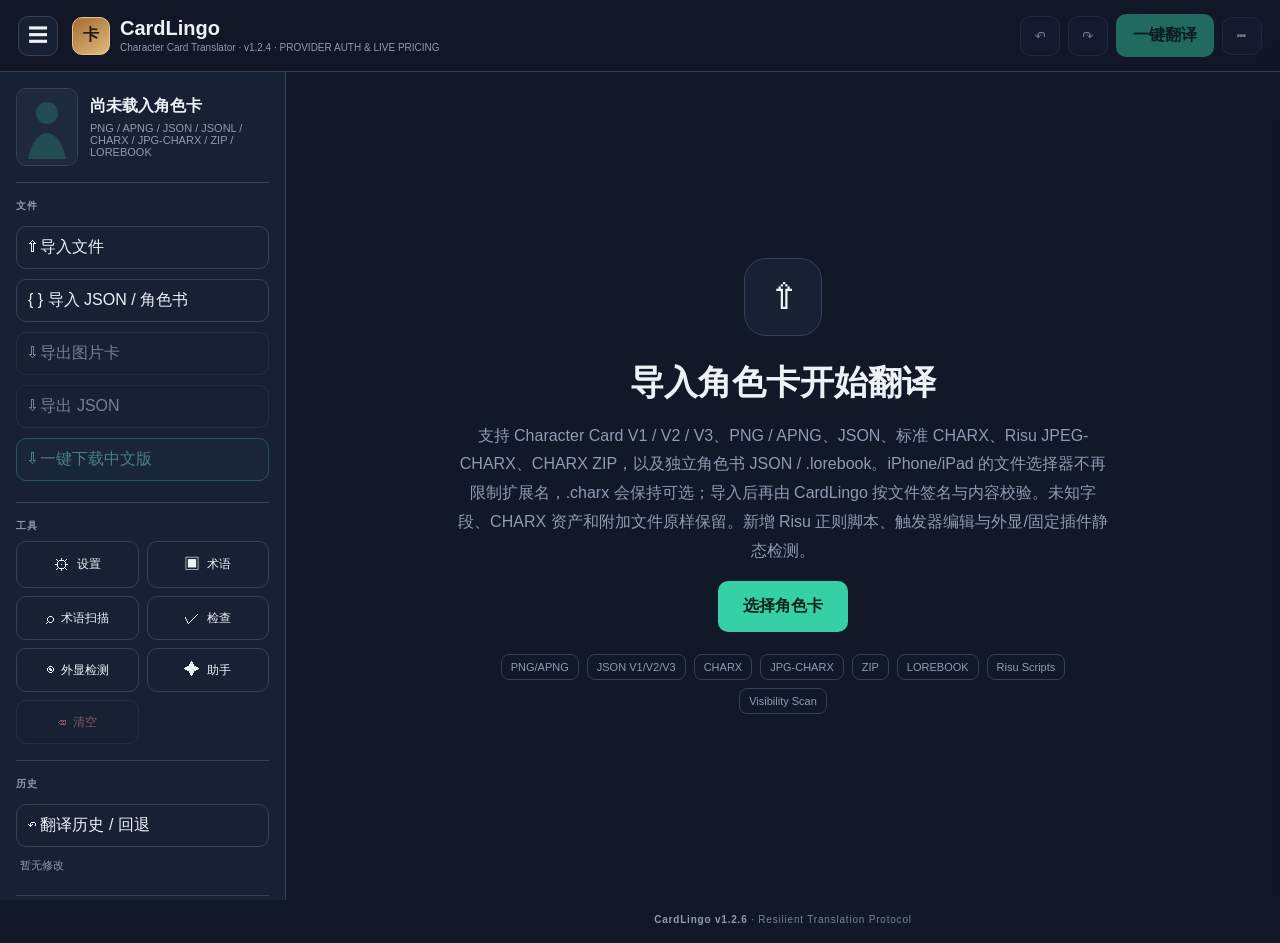
==== commit fdb30f1d: "Add files via upload" ====
--- a/index.html
+++ b/index.html
@@ -6,7 +6,7 @@
   <meta http-equiv="Cache-Control" content="no-cache, no-store, must-revalidate" />
   <meta http-equiv="Pragma" content="no-cache" />
   <meta name="theme-color" content="#111827" />
-  <title>CardLingo · 角色卡翻译器 v1.2.4</title>
+  <title>CardLingo · 角色卡翻译器 v1.2.6</title>
   <style>
 :root{
   --bg:#111827;--panel:#182033;--panel2:#1e293b;--panel3:#222d42;--line:#344158;--text:#edf2f7;--muted:#8e9bb3;--accent:#35d0a5;--accent2:#2ba986;--danger:#ef6b73;--shadow:0 20px 60px rgba(0,0,0,.24);--top:72px;--side:286px
@@ -16,6 +16,7 @@
 .topbar{height:var(--top);position:fixed;left:0;right:0;top:0;z-index:30;display:flex;align-items:center;gap:14px;padding:0 18px;border-bottom:1px solid var(--line);background:color-mix(in srgb,var(--bg) 94%,transparent);backdrop-filter:blur(16px)}
 .brand{display:flex;align-items:center;gap:10px;min-width:0}.brand-icon{width:38px;height:38px;border-radius:10px;background:linear-gradient(145deg,#a46b2f,#e1bc7e);display:grid;place-items:center;font-weight:800;color:#1d1a16;border:1px solid #e2c591}.brand-name{font-size:20px;font-weight:800;line-height:1}.brand-sub{font-size:10px;color:var(--muted);margin-top:4px}.topbar-actions{margin-left:auto;display:flex;align-items:center;gap:8px}.icon-btn,.soft-btn,.primary-btn,.side-btn,.tool-btn{border:1px solid var(--line);color:var(--text);background:var(--panel);border-radius:10px;transition:.18s}.icon-btn{width:40px;height:40px;display:grid;place-items:center;font-size:20px}.icon-btn:hover,.soft-btn:hover,.side-btn:hover,.tool-btn:hover{background:var(--panel3)}.soft-btn{padding:9px 12px}.primary-btn{border-color:transparent;background:var(--accent);color:#08251c;font-weight:800;padding:10px 16px}.primary-btn:hover{background:var(--accent2);color:#fff}.primary-btn.large{padding:14px 24px;font-size:16px}
 .sidebar{position:fixed;left:0;top:var(--top);bottom:0;width:var(--side);z-index:25;background:var(--panel);border-right:1px solid var(--line);padding:16px;overflow:auto;transition:transform .22s}.sidebar-mask{display:none}.sidebar-card-preview{display:flex;gap:12px;align-items:center;padding-bottom:16px;border-bottom:1px solid var(--line)}.preview-frame{width:62px;height:78px;border-radius:10px;overflow:hidden;background:var(--panel2);border:1px solid var(--line);flex:none}.preview-frame img{width:100%;height:100%;object-fit:cover;display:block}.preview-meta{min-width:0}.preview-name{font-weight:700;white-space:nowrap;overflow:hidden;text-overflow:ellipsis}.preview-spec{font-size:11px;color:var(--muted);margin-top:5px}.sidebar-section{padding:16px 0;border-bottom:1px solid var(--line)}.section-label{text-transform:uppercase;letter-spacing:.12em;color:var(--muted);font-size:10px;font-weight:700;margin-bottom:8px}.side-btn{width:100%;text-align:left;padding:10px 11px;margin:5px 0}.side-btn.accent{border-color:#2f9f85;color:#8af0d3;background:rgba(53,208,165,.08)}.tool-grid{display:grid;grid-template-columns:1fr 1fr;gap:8px}.tool-btn{padding:12px 8px;display:flex;align-items:center;justify-content:center;gap:7px;position:relative}.tool-btn span{font-size:12px}.tool-btn.danger{color:#ff9aa0}.badge{position:absolute;right:6px;top:4px;background:var(--accent);color:#08251c;border-radius:99px;font-size:9px;padding:1px 5px}.history-summary{color:var(--muted);font-size:11px;padding:6px 4px}.sidebar-footer{padding-top:14px;display:flex;gap:8px}.compact-select{flex:1;background:var(--panel2);color:var(--text);border:1px solid var(--line);border-radius:10px;padding:9px}.main{margin-left:var(--side);padding-top:var(--top);min-height:100vh}.welcome{min-height:calc(100vh - var(--top));display:grid;place-items:center;padding:36px}.welcome-inner{max-width:650px;text-align:center}.welcome-icon{width:78px;height:78px;margin:0 auto 24px;border-radius:22px;background:var(--panel);border:1px solid var(--line);display:grid;place-items:center;font-size:36px}.welcome h1{font-size:34px;margin:0 0 16px}.welcome p{color:var(--muted);line-height:1.8}.welcome-tags{display:flex;flex-wrap:wrap;justify-content:center;gap:8px;margin-top:22px}.welcome-tags span{border:1px solid var(--line);padding:6px 9px;border-radius:8px;color:var(--muted);font-size:11px}
+.app-version-footer{max-width:980px;margin:0 auto;padding:14px 28px calc(18px + env(safe-area-inset-bottom));text-align:center;color:var(--muted);font-size:10px;letter-spacing:.08em;opacity:.82}.app-version-footer b{color:#aeb9cd;font-weight:700}
 .editor{max-width:980px;margin:0 auto;padding:26px 28px 90px}.editor-header{display:flex;align-items:center;justify-content:space-between;border-bottom:1px solid var(--line);margin-bottom:24px}.tabs{display:flex;gap:2px}.main-tab{border:0;border-bottom:3px solid transparent;background:transparent;color:var(--muted);padding:15px 26px;font-size:16px;font-weight:700}.main-tab.active{color:var(--text);border-bottom-color:var(--text)}.editor-actions{display:flex;gap:8px}.view{display:none}.view.active{display:block}.field-stack{display:grid;gap:18px}.field-stack.compact{gap:12px}.card-field,.book-entry{background:var(--panel);border:1px solid var(--line);border-radius:14px;padding:16px;box-shadow:0 1px 0 rgba(255,255,255,.015)}.field-head,.entry-head{display:flex;align-items:center;gap:10px;margin-bottom:10px}.field-title,.entry-title{font-weight:700;color:#b6c0d4;letter-spacing:.04em}.field-title small{color:var(--muted);font-size:11px;font-weight:600}.field-actions,.entry-actions{margin-left:auto;display:flex;gap:7px;flex-wrap:wrap}.mini-btn{border:0;background:transparent;color:var(--accent);padding:5px 6px;font-size:12px}.mini-btn.lang-options{color:#9db0c8;border:1px solid var(--line);border-radius:8px;padding:3px 7px;line-height:1.2}.mini-btn.lang-options:hover{background:var(--panel3);color:var(--text)}.lang-options-btn{min-width:40px;padding:9px 11px;font-weight:800;letter-spacing:.08em}.lang-option-grid{display:grid;grid-template-columns:1fr 1fr;gap:10px;margin:14px 0}.lang-option-card{border:1px solid var(--line);border-radius:12px;padding:13px;background:var(--panel2);display:flex;align-items:center;gap:10px;cursor:pointer}.lang-option-card input{width:18px;height:18px;accent-color:var(--accent)}.lang-option-card strong{display:block;font-size:13px}.lang-option-card small{display:block;color:var(--muted);font-size:10px;margin-top:3px}.lang-scope-summary{border:1px solid var(--line);border-radius:11px;padding:10px 12px;color:var(--muted);font-size:11px;line-height:1.6}.lang-scope-summary.ok{border-color:#2d745f;background:rgba(53,208,165,.06);color:#a6e9d6}.lang-scope-summary.warn{border-color:#765f34;background:rgba(255,211,138,.06);color:#e4cf9f}.lang-scope-summary.error{border-color:#7a3e46;background:rgba(239,107,115,.07);color:#ffb0b6}.lang-scope-actions{display:flex;justify-content:flex-end;gap:8px;margin-top:14px}.mini-btn.rollback{color:#ffd38a}.mini-btn.restore{color:#aeb7c9}.mini-btn.danger{color:#ff8f96}.card-field input,.card-field textarea,.book-entry input,.book-entry textarea,.book-entry select,.form-field input,.form-field textarea,.form-field select,.chat-input-wrap textarea,.inline-input input{width:100%;border:1px solid var(--line);border-radius:11px;background:transparent;color:var(--text);padding:11px 12px;outline:none}.card-field textarea,.book-entry textarea{resize:vertical;min-height:108px;line-height:1.65}.card-field textarea.large{min-height:230px}.card-field textarea.medium{min-height:150px}.card-field input:focus,.card-field textarea:focus,.book-entry input:focus,.book-entry textarea:focus,.form-field input:focus,.form-field textarea:focus,.form-field select:focus{border-color:#62718a}.field-foot{display:flex;align-items:center;justify-content:space-between;gap:10px;margin-top:8px;color:var(--muted);font-size:10px}.translated-mark{color:var(--accent)}.subsection{margin-top:30px}.subsection-head{display:flex;align-items:center;justify-content:space-between;margin-bottom:14px}.subsection-head h2{font-size:15px;color:#b7c1d3;margin:0;text-transform:uppercase;letter-spacing:.08em}.empty-state{min-height:520px;display:grid;place-items:center;align-content:center;text-align:center;color:var(--muted)}.empty-state h2{color:var(--text);margin:10px 0 6px}.empty-state p{margin:0 0 18px}.empty-icon{font-size:56px;color:#66748c}.book-entries{display:grid;gap:16px}.entry-head{margin-bottom:14px}.entry-number{font-size:11px;color:var(--muted);font-weight:700}.entry-grid{display:grid;grid-template-columns:1fr 1fr;gap:12px}.entry-grid .full{grid-column:1/-1}.entry-grid label,.settings-grid label{display:grid;gap:6px}.entry-grid label span,.form-field>span{font-size:11px;color:var(--muted);font-weight:700}.switch-line{display:flex!important;align-items:center;gap:8px!important;color:var(--muted);font-size:12px}.switch-line input{width:auto}.tag-input{min-height:44px}
 .book-toolbar{display:flex;gap:8px;align-items:center;flex-wrap:wrap}.book-toolbar .soft-btn{white-space:nowrap}.book-meta-grid{display:grid;grid-template-columns:repeat(3,1fr);gap:12px}.book-meta-grid .full{grid-column:1/-1}.book-meta-grid label{display:grid;gap:6px}.book-meta-grid label>span{font-size:11px;color:var(--muted);font-weight:700}.book-meta-grid input,.book-meta-grid textarea,.book-meta-grid select{width:100%;border:1px solid var(--line);border-radius:11px;background:transparent;color:var(--text);padding:11px 12px;outline:none}.book-meta-grid textarea{min-height:100px;resize:vertical}.entry-badges{display:flex;gap:6px;flex-wrap:wrap}.entry-badge{font-size:9px;line-height:1;border:1px solid var(--line);color:var(--muted);border-radius:999px;padding:5px 7px}.entry-badge.folder{color:#ffd38a;border-color:#715d35;background:rgba(255,211,138,.06)}.entry-badge.child{color:#8acbff;border-color:#375a74;background:rgba(138,203,255,.06)}.entry-badge.structural{color:#ffb0ba;border-color:#75424a;background:rgba(255,143,150,.06)}.book-entry.folder-entry{border-color:#6f5b34;background:linear-gradient(180deg,rgba(255,211,138,.035),var(--panel))}.book-entry.child-entry{margin-left:26px;border-left:3px solid #3b526f}.entry-grid .third{grid-column:auto}.entry-grid .advanced-full{grid-column:1/-1}.entry-advanced{grid-column:1/-1;border-top:1px dashed var(--line);padding-top:12px;margin-top:2px}.entry-advanced summary{cursor:pointer;color:var(--muted);font-size:11px;font-weight:700;user-select:none}.entry-advanced-grid{display:grid;grid-template-columns:1fr 1fr;gap:12px;margin-top:12px}.entry-advanced-grid .full{grid-column:1/-1}.structure-note{grid-column:1/-1;border:1px solid #59492f;background:rgba(255,211,138,.05);color:#cbbd9e;border-radius:10px;padding:9px 11px;font-size:10px;line-height:1.55}.structure-note strong{color:#ffd38a}.json-error{border-color:#a94c55!important}.entry-actions .mini-btn.move{color:#8fb1dd}.entry-actions .mini-btn.copy{color:#a8d6ff}.entry-actions .mini-btn.restore-entry{color:#aeb7c9}
 .assistant-panel{position:fixed;right:0;top:var(--top);bottom:0;width:min(430px,100vw);z-index:40;background:var(--panel);border-left:1px solid var(--line);transform:translateX(105%);transition:.22s;display:flex;flex-direction:column;box-shadow:var(--shadow)}.assistant-panel.open{transform:translateX(0)}.panel-head{padding:16px;border-bottom:1px solid var(--line);display:flex;gap:12px;align-items:center}.panel-head>div{display:grid;gap:3px}.panel-head span{font-size:10px;color:var(--muted)}.panel-head .icon-btn{margin-left:auto}.chat-messages{flex:1;overflow:auto;padding:16px;display:grid;align-content:start;gap:12px}.chat-empty{color:var(--muted);font-size:12px;line-height:1.7;padding:12px;border:1px dashed var(--line);border-radius:12px}.msg{max-width:92%;padding:11px 12px;border-radius:13px;line-height:1.65;font-size:13px;white-space:pre-wrap}.msg.user{justify-self:end;background:var(--accent);color:#08251c}.msg.assistant{justify-self:start;background:var(--panel2);border:1px solid var(--line)}.msg-actions{display:flex;gap:7px;margin-top:8px}.assistant-options{padding:8px 16px;color:var(--muted);font-size:11px;border-top:1px solid var(--line)}.chat-input-wrap{padding:12px 16px 16px;display:grid;gap:8px;border-top:1px solid var(--line)}.chat-input-wrap textarea{resize:none}
@@ -90,7 +91,7 @@
 /* v1.1.2 scripts / triggers / visibility detector */
 .script-toolbar,.visibility-toolbar{display:flex;gap:8px;align-items:center;flex-wrap:wrap}.script-section{margin-top:24px}.script-section:first-child{margin-top:0}.script-section-head{display:flex;align-items:center;justify-content:space-between;gap:12px;margin-bottom:12px}.script-section-head h2{margin:0;font-size:14px;color:#b7c1d3;letter-spacing:.06em;text-transform:uppercase}.script-list{display:grid;gap:14px}.script-card,.trigger-card,.visual-config-card,.visibility-summary-card,.visibility-finding{background:var(--panel);border:1px solid var(--line);border-radius:14px;padding:14px}.script-card-head,.trigger-card-head{display:flex;align-items:center;gap:8px;margin-bottom:12px;flex-wrap:wrap}.script-card-head strong,.trigger-card-head strong{font-size:13px}.script-card-head .entry-actions,.trigger-card-head .entry-actions{margin-left:auto}.script-grid{display:grid;grid-template-columns:1fr 1fr;gap:11px}.script-grid .full{grid-column:1/-1}.script-grid label{display:grid;gap:6px}.script-grid label>span{font-size:10px;color:var(--muted);font-weight:700}.script-grid input,.script-grid textarea,.script-grid select{width:100%;border:1px solid var(--line);border-radius:10px;background:transparent;color:var(--text);padding:10px 11px;outline:none}.script-grid textarea{resize:vertical;min-height:100px;line-height:1.55}.script-grid textarea.code-area{font-family:ui-monospace,SFMono-Regular,Menlo,Consolas,monospace;min-height:210px;font-size:12px}.lock-note{border:1px solid #59492f;background:rgba(255,211,138,.05);color:#cbbd9e;border-radius:10px;padding:9px 11px;font-size:10px;line-height:1.55}.lock-note strong{color:#ffd38a}.script-badge{font-size:9px;border:1px solid var(--line);border-radius:999px;padding:4px 7px;color:var(--muted)}.script-badge.visible{color:#85f1d2;border-color:#2b6f5e}.script-badge.hidden{display:inline-block!important;color:#b8c4d8;border-color:#48566e}.script-badge.code{color:#ffd38a;border-color:#6d5831}.script-badge.risk{color:#ff9aa0;border-color:#744149}.visual-config-grid{display:grid;grid-template-columns:1fr 1fr;gap:12px}.visual-config-grid .full{grid-column:1/-1}.visual-config-grid label{display:grid;gap:6px}.visual-config-grid label>span{font-size:10px;color:var(--muted);font-weight:700}.visual-config-grid input,.visual-config-grid textarea,.visual-config-grid select{width:100%;border:1px solid var(--line);border-radius:10px;background:transparent;color:var(--text);padding:10px 11px}.visual-config-grid textarea{min-height:120px;resize:vertical;font-family:ui-monospace,SFMono-Regular,Menlo,Consolas,monospace;font-size:11px}.module-file-list{display:grid;gap:7px}.module-file{display:flex;align-items:center;gap:8px;border:1px solid var(--line);border-radius:10px;padding:9px 10px;font-size:11px}.module-file code{overflow:hidden;text-overflow:ellipsis;white-space:nowrap;color:#c4d2e8}.module-file small{margin-left:auto;color:var(--muted);white-space:nowrap}
 .visibility-summary{display:grid;grid-template-columns:repeat(6,minmax(0,1fr));gap:8px;margin:12px 0 18px}.visibility-summary-card{padding:11px 9px;text-align:center}.visibility-summary-card strong{display:block;font-size:20px}.visibility-summary-card span{display:block;font-size:9px;color:var(--muted);margin-top:3px}.visibility-summary-card.hot strong{color:#ff9aa0}.visibility-summary-card.chat strong{color:#8acbff}.visibility-summary-card.fixed strong{color:#ffd38a}.visibility-summary-card.control strong{color:#a7e8d5}.visibility-summary-card.network strong{color:#d8a8ff}.visibility-summary-card.opaque strong{color:#b8c4d8}.visibility-list{display:grid;gap:10px}.visibility-finding{display:grid;grid-template-columns:auto 1fr;gap:11px;align-items:start;padding:12px}.visibility-icon{width:34px;height:34px;border:1px solid var(--line);border-radius:10px;display:grid;place-items:center;font-size:15px}.visibility-finding h3{font-size:12px;margin:0 0 5px}.visibility-finding p{font-size:10px;color:var(--muted);line-height:1.55;margin:0}.visibility-finding code{display:block;margin-top:6px;color:#aebbd0;font-size:9px;white-space:pre-wrap;word-break:break-word}.visibility-meta{display:flex;gap:6px;flex-wrap:wrap;margin-top:7px}.visibility-chip{font-size:8px;border:1px solid var(--line);border-radius:999px;padding:4px 6px;color:var(--muted)}.visibility-chip.high{color:#ff9aa0;border-color:#744149}.visibility-chip.medium{color:#ffd38a;border-color:#6d5831}.visibility-chip.low{color:#a7e8d5;border-color:#2b6f5e}.visibility-explain{border:1px solid var(--line);border-radius:12px;padding:11px 12px;color:var(--muted);font-size:10px;line-height:1.65;margin-bottom:14px}.visibility-explain b{color:var(--text)}.empty-mini{border:1px dashed var(--line);border-radius:12px;padding:24px;text-align:center;color:var(--muted);font-size:11px}.danger-zone{border-color:#704048;background:rgba(239,107,115,.035)}
-.visibility-target-panel{margin:14px 0 18px;border:1px solid var(--line);border-radius:14px;background:rgba(255,255,255,.012);overflow:hidden}.visibility-target-head{display:flex;align-items:center;gap:10px;justify-content:space-between;padding:12px 13px;border-bottom:1px solid var(--line);flex-wrap:wrap}.visibility-target-head .left{display:flex;align-items:center;gap:10px;flex-wrap:wrap}.visibility-target-head label{display:flex;align-items:center;gap:7px;font-size:11px}.visibility-target-head small{color:var(--muted)}.visibility-target-list{display:grid;gap:0}.visibility-target-row{display:grid;grid-template-columns:auto 1fr auto;gap:11px;align-items:start;padding:12px 13px;border-bottom:1px solid var(--line)}.visibility-target-row:last-child{border-bottom:0}.visibility-target-row.locked{opacity:.68}.visibility-target-check{margin-top:4px;width:18px;height:18px}.visibility-target-main h3{font-size:12px;margin:0 0 4px}.visibility-target-main p{margin:0;color:var(--muted);font-size:10px;line-height:1.55}.visibility-target-preview{display:block;margin-top:7px;border:1px solid var(--line);border-radius:8px;padding:7px 8px;font-size:9px;color:#b7c5d8;white-space:pre-wrap;word-break:break-word;max-height:90px;overflow:auto}.visibility-target-meta{display:flex;gap:6px;flex-wrap:wrap;margin-top:7px}.lang-dot{font-size:8px;border:1px solid var(--line);border-radius:999px;padding:3px 6px}.lang-dot.en{color:#8acbff}.lang-dot.ko{color:#d8a8ff}.lang-dot.none{color:var(--muted)}.visibility-target-state{font-size:9px;color:var(--muted);white-space:nowrap;margin-top:3px}.visibility-translate-bar{display:flex;align-items:center;gap:8px;padding:12px 13px;border-top:1px solid var(--line);background:rgba(0,0,0,.08);position:sticky;bottom:0;z-index:2}.visibility-translate-bar .spacer{flex:1}.visibility-translate-bar small{color:var(--muted)}.visibility-details{margin-top:14px}.visibility-details>summary{cursor:pointer;color:var(--muted);font-size:10px;padding:8px 0}.visibility-empty-note{padding:18px;text-align:center;color:var(--muted);font-size:10px}.visibility-target-row .mini-btn{align-self:start}.visibility-unit-details{margin-top:9px;border-top:1px dashed var(--line);padding-top:7px}.visibility-unit-details>summary{cursor:pointer;color:#9fb0c7;font-size:9px;user-select:none}.visibility-unit-list{display:grid;gap:5px;margin-top:7px}.visibility-unit-item{display:flex;align-items:flex-start;gap:7px;border:1px solid color-mix(in srgb,var(--line) 75%,transparent);border-radius:8px;padding:6px 7px;background:rgba(0,0,0,.06);font-size:9px;line-height:1.45}.visibility-unit-item .unit-lock{color:#75839b;flex:none}.visibility-unit-item .unit-key{color:#8ea0b8;word-break:break-all}.visibility-unit-item .unit-arrow{color:#687891;flex:none}.visibility-unit-item .unit-text{color:#d8e2ef;word-break:break-word;white-space:pre-wrap}.visibility-unit-more{color:var(--muted);font-size:9px;padding:3px 2px}.visibility-chip.subtype{color:#b9ddcf;border-color:#3d675d;background:rgba(53,208,165,.045)}
+.visibility-target-panel{margin:14px 0 18px;border:1px solid var(--line);border-radius:14px;background:rgba(255,255,255,.012);overflow:hidden}.visibility-target-head{display:flex;align-items:center;gap:10px;justify-content:space-between;padding:12px 13px;border-bottom:1px solid var(--line);flex-wrap:wrap}.visibility-target-head .left{display:flex;align-items:center;gap:10px;flex-wrap:wrap}.visibility-target-head label{display:flex;align-items:center;gap:7px;font-size:11px}.visibility-target-head small{color:var(--muted)}.smart-selection-actions{display:flex;gap:7px;flex-wrap:wrap}.visibility-target-list{display:grid;gap:0}.visibility-target-row{display:grid;grid-template-columns:auto 1fr auto;gap:11px;align-items:start;padding:12px 13px;border-bottom:1px solid var(--line)}.visibility-target-row:last-child{border-bottom:0}.visibility-target-row.locked{opacity:.68}.visibility-target-check{margin-top:4px;width:18px;height:18px}.visibility-target-main h3{font-size:12px;margin:0 0 4px}.visibility-target-main p{margin:0;color:var(--muted);font-size:10px;line-height:1.55}.visibility-target-preview{display:block;margin-top:7px;border:1px solid var(--line);border-radius:8px;padding:7px 8px;font-size:9px;color:#b7c5d8;white-space:pre-wrap;word-break:break-word;max-height:90px;overflow:auto}.visibility-target-meta{display:flex;gap:6px;flex-wrap:wrap;margin-top:7px}.lang-dot{font-size:8px;border:1px solid var(--line);border-radius:999px;padding:3px 6px}.lang-dot.en{color:#8acbff}.lang-dot.ko{color:#d8a8ff}.lang-dot.none{color:var(--muted)}.visibility-target-state{font-size:9px;color:var(--muted);white-space:nowrap;margin-top:3px}.visibility-translate-bar{display:flex;align-items:center;gap:8px;padding:12px 13px;border-top:1px solid var(--line);background:rgba(0,0,0,.08);position:sticky;bottom:0;z-index:2}.visibility-translate-bar .spacer{flex:1}.visibility-translate-bar small{color:var(--muted)}.visibility-details{margin-top:14px}.visibility-details>summary{cursor:pointer;color:var(--muted);font-size:10px;padding:8px 0}.visibility-empty-note{padding:18px;text-align:center;color:var(--muted);font-size:10px}.visibility-target-row .mini-btn{align-self:start}.visibility-unit-details{margin-top:9px;border-top:1px dashed var(--line);padding-top:7px}.visibility-unit-details>summary{cursor:pointer;color:#9fb0c7;font-size:9px;user-select:none}.visibility-unit-list{display:grid;gap:5px;margin-top:7px}.visibility-unit-item{display:flex;align-items:flex-start;gap:7px;border:1px solid color-mix(in srgb,var(--line) 75%,transparent);border-radius:8px;padding:6px 7px;background:rgba(0,0,0,.06);font-size:9px;line-height:1.45}.visibility-unit-item .unit-lock{color:#75839b;flex:none}.visibility-unit-item .unit-key{color:#8ea0b8;word-break:break-all}.visibility-unit-item .unit-arrow{color:#687891;flex:none}.visibility-unit-item .unit-text{color:#d8e2ef;word-break:break-word;white-space:pre-wrap}.visibility-unit-more{color:var(--muted);font-size:9px;padding:3px 2px}.visibility-chip.subtype{color:#b9ddcf;border-color:#3d675d;background:rgba(53,208,165,.045)}
 @media(max-width:780px){.visibility-summary{grid-template-columns:repeat(3,1fr)}.script-grid,.visual-config-grid{grid-template-columns:1fr}.script-grid .full,.visual-config-grid .full{grid-column:auto}.main-tab{padding-left:12px;padding-right:12px;font-size:13px}.tabs{overflow-x:auto;max-width:70vw}.tabs::-webkit-scrollbar{display:none}}
 
 
@@ -113,6 +114,26 @@
 .knowledge-actions button.confirmed{border-color:#2f745f;color:#8ee2ca}.knowledge-actions button.excluded{border-color:#74414a;color:#ffadb4}
 .context-packet{margin-top:8px;border:1px dashed var(--line);border-radius:9px;padding:8px 9px;color:var(--muted);font-size:9px;line-height:1.55}
 .context-packet b{color:#b7c4d8}.context-packet code{display:block;margin-top:5px;white-space:pre-wrap;max-height:100px;overflow:auto}
+.visibility-target-row.auto-selected{background:linear-gradient(90deg,rgba(53,208,165,.035),transparent 45%)}
+.visibility-target-row.review-required{background:linear-gradient(90deg,rgba(255,211,138,.035),transparent 45%)}
+.visibility-target-state.auto{color:#8ee2ca}.visibility-target-state.review{color:#e2ca91}.visibility-target-state.manual{color:#9fb5d3}
+@media(max-width:700px){
+  .visibility-target-row{grid-template-columns:26px minmax(0,1fr);gap:8px;padding:11px 10px}
+  .visibility-target-state{grid-column:2;justify-self:start;margin-top:0;border:1px solid var(--line);border-radius:999px;padding:3px 7px}
+  .visibility-target-main h3{font-size:13px;line-height:1.35;margin-bottom:3px}
+  .visibility-target-main p{font-size:9.5px;line-height:1.45}
+  .visibility-target-preview{font-size:8.8px;max-height:78px;padding:6px 7px}
+  .visibility-target-meta{gap:5px;margin-top:6px}
+  .visibility-target-meta .meta-category,.visibility-target-meta .meta-subtype,.visibility-target-meta .meta-origin{display:none}
+  .visibility-unit-details{margin-top:7px;padding-top:6px}
+  .context-packet{padding:6px 7px;margin-top:7px}
+  .context-packet>div,.context-packet>code{font-size:8.5px}
+  .knowledge-actions{margin-top:7px;gap:5px}
+  .knowledge-actions button{font-size:8.5px;padding:4px 7px}
+  .visibility-target-head{padding:10px}.visibility-target-head .left{gap:6px}.visibility-target-head label{font-size:10px}
+  .visibility-filter-bar{gap:5px}.visibility-filter-btn{padding:6px 8px;font-size:9px}
+}
+
 .acceptance-panel{border:1px solid var(--line);border-radius:13px;background:var(--panel);margin:12px 0;padding:13px}
 .acceptance-panel.hidden{display:none!important}
 .acceptance-head{display:flex;align-items:center;gap:10px;justify-content:space-between}.acceptance-head h3{margin:0;font-size:13px}
@@ -200,7 +221,6 @@
         <button id="clearAutosaveBtn" class="side-btn compact">⌫ 清除此卡自动保存</button>
       </div>
 
-      <div style="font-size:10px;color:var(--muted);padding:10px 4px 2px">BUILD v1.2.4 · PROVIDER AUTH · LIVE PRICING · OPENROUTER · RISUM</div>
       <div class="sidebar-footer">
         <select id="uiLanguage" class="compact-select" aria-label="界面语言">
           <option value="zh">中文</option>
@@ -312,16 +332,16 @@
         </div>
 
         <div id="detectView" class="view">
-          <div class="info-tip" style="margin-bottom:10px"><b>v1.2.0：</b>加入 Localization Intelligence Core。网站先建立“项目理解”：给每个候选字符串赋予语义角色、数据流来源、置信度与只读上下文，再构造安全翻译任务；翻译后可重新验收残留源语言。</div>
+          <div class="info-tip" style="margin-bottom:10px"><b>v1.2.5：</b>项目理解会按置信度自动选择：≥95% 自动勾选；90–94% 进入待复核；低于 90% 默认不勾选。人工确认/排除会覆盖内置判断，翻译后仍会重新验收残留源语言。</div>
           <div class="visibility-explain"><b>模型只负责翻译允许修改的片段。</b> 结构占位符、变量、正则、代码、Prompt 骨架继续锁定；模型会同时收到只读上下文和语义角色，因此不再面对没有上下文的孤立单词。</div>
           <div class="visibility-toolbar"><button id="runVisibilityScanBtn" class="primary-btn">重新建立项目理解</button><button id="exportVisibilityReportBtn" class="soft-btn">导出检测报告</button></div>
           <div id="visibilitySummary" class="visibility-summary"></div>
           <div class="intelligence-core">
             <div class="intelligence-head"><div><strong>Localization Intelligence Core</strong><small id="intelCoreStatus">等待导入角色卡。内置知识库会识别直接外显、UI Sink、动态默认值、生成语言约束与结构锁定。</small></div><span class="intelligence-badge">PROJECT UNDERSTANDING</span></div>
             <div class="intelligence-grid">
-              <div class="intelligence-stat"><strong id="intelSemanticCount">0</strong><span>语义角色</span></div>
-              <div class="intelligence-stat"><strong id="intelHighConfidenceCount">0</strong><span>高置信度目标</span></div>
-              <div class="intelligence-stat"><strong id="intelLearnedCount">0</strong><span>项目确认规则</span></div>
+              <div class="intelligence-stat"><strong id="intelSemanticCount">0</strong><span>可翻译目标</span></div>
+              <div class="intelligence-stat"><strong id="intelHighConfidenceCount">0</strong><span>自动选择</span></div>
+              <div class="intelligence-stat"><strong id="intelLearnedCount">0</strong><span>待复核</span></div>
               <div class="intelligence-stat"><strong id="intelResidualCount">—</strong><span>验收残留</span></div>
             </div>
             <div class="intelligence-actions"><button id="runLocalizationAcceptanceBtn" class="soft-btn">✓ 翻译后验收</button><button id="selectResidualTargetsBtn" class="soft-btn">勾选残留项</button><button id="exportLocalizationIntelligenceBtn" class="soft-btn">导出项目理解</button><button id="clearProjectKnowledgeBtn" class="soft-btn">清除项目确认</button></div>
@@ -331,11 +351,12 @@
             <button class="visibility-filter-btn active" data-filter="all">全部</button>
             <button class="visibility-filter-btn" data-filter="direct">直接外显</button>
             <button class="visibility-filter-btn" data-filter="dependency">生成依赖</button>
+            <button class="visibility-filter-btn" data-filter="auto">自动选择</button>
             <button class="visibility-filter-btn" data-filter="review">待复核</button>
             <button class="visibility-filter-btn" data-filter="confirmed">已确认</button>
           </div>
           <div class="visibility-target-panel">
-            <div class="visibility-target-head"><div class="left"><label><input id="visibilitySelectAll" type="checkbox"> 一键勾选全部可翻译外显词条</label><small id="visibilityTargetStats">等待检测</small></div><button id="visibilityClearSelectionBtn" class="soft-btn">清空勾选</button></div>
+            <div class="visibility-target-head"><div class="left"><label><input id="visibilitySelectAll" type="checkbox"> 一键勾选全部可翻译外显词条</label><small id="visibilityTargetStats">等待检测</small></div><div class="smart-selection-actions"><button id="visibilityAutoSelectBtn" class="soft-btn">恢复智能勾选</button><button id="visibilityClearSelectionBtn" class="soft-btn">清空勾选</button></div></div>
             <div id="visibilityTargetList" class="visibility-target-list"></div>
             <div class="visibility-translate-bar"><button id="translateVisibilitySelectedBtn" class="primary-btn">翻译已勾选外显词条</button><button id="visibilityTranslateOptions" class="mini-btn lang-options" title="翻译语言设置">⋯</button><small id="visibilityTranslateScope">EN + KO</small><span class="spacer"></span><small>真实外显文案 / 外显驱动规则 · 同步写回原位置（含 RISUM）</small></div>
           </div>
@@ -430,6 +451,7 @@
           </div>
         </div>
       </section>
+      <footer id="appVersionFooter" class="app-version-footer" aria-label="CardLingo 版本"><b>CardLingo v1.2.6</b> · Resilient Translation Protocol</footer>
 
     </main>
 
@@ -1141,7 +1163,7 @@
   // 5) Parsed RISUM module main data.
   for(const [mi,rec] of (state.risumModules||[]).entries()){const mod=rec.wrapper?.module||{},base=rec.path;addFinding(f,'code',`已解析 Risu 模块：${mod.name||base}`,base,`安全读取主数据：正则 ${(mod.regex||[]).length}、触发器 ${(mod.trigger||[]).length}、角色书 ${(mod.lorebook||[]).length}；未执行脚本。`,'high');(mod.regex||[]).forEach((x,i)=>{const t=x?.type||'',p=`${base}.module.regex[${i}]`;if(t==='editdisplay'||t==='edittrans'){const vis=visibleTextPreview(x.out,28);if(vis)addFinding(f,'chat',`RISUM 显示正则文案：${x.comment||i+1}`,p,`${t} 直接改变聊天显示层，并含固定文案。`,'high',vis);else addFinding(f,'hidden',`RISUM 显示管道：${x.comment||i+1}`,p,`${t} 只有结构/动态变量，没有固定可翻译文案。`,'high',String(x.out||'').slice(0,220))}else if(t==='editoutput'){const vis=visibleTextPreview(x.out,28);if(vis)addFinding(f,'chat',`RISUM 输出正则文案：${x.comment||i+1}`,p,'editoutput 会修改最终输出，并含固定文案。','medium',vis);else addFinding(f,'hidden',`RISUM 输出结构正则：${x.comment||i+1}`,p,'只有结构/动态变量。','medium',String(x.out||'').slice(0,220))}scanTextSignals((x?.out||'')+'\n'+(x?.in||''),p,f)});(mod.trigger||[]).forEach((x,i)=>{const p=`${base}.module.trigger[${i}]`;for(const it of recursiveEffectEntries(x?.effect||[],['effect'])){const e=it.effect,typ=String(e?.type||'');if(/ShowAlert|showAlert|ModifyChat|modifychat|UpdateChatAt|Impersonate|impersonate|SetDisplayState|UpdateGUI/i.test(typ))addFinding(f,/SetDisplayState|UpdateGUI/i.test(typ)?'fixed':'chat',`RISUM 触发器外显：${x.comment||i+1}`,`${p}.${pathKey(it.path)}`,`${typ} 可能直接产生/修改用户可见内容。`,'high',safeJson(e));if((typ==='triggerlua'||typ==='triggercode')&&typeof e.code==='string'){const gg=extractScriptDataflowGroups(e.code),n=Object.values(gg).reduce((a,b)=>a+b.length,0);if(n)addFinding(f,'dependency',`RISUM 脚本外显数据流：${x.comment||i+1}`,`${p}.${pathKey(it.path)}.code`,`追踪到 ${n} 个界面/提示/选项/生成依赖字符串。`,'high',Object.values(gg).flat().slice(0,10).map(z=>z.text).join(' · '))}}});(mod.lorebook||[]).forEach((e,i)=>{if(loreEntryLooksVisible(e))addFinding(f,e.alwaysActive?'fixed':'chat',`RISUM 直接界面词条：${e.comment||e.name||e.key||i+1}`,`${base}.module.lorebook[${i}]`,'模块角色书正文包含 HTML / GUI 显示结构。','high',visibleTextPreview(e.content,24)||'界面结构');else if(loreEntryDrivesVisibleOutput(e))addFinding(f,'chat',`RISUM 外显驱动规则：${e.comment||e.name||e.key||i+1}`,`${base}.module.lorebook[${i}]`,'该模块词条明确要求回复输出状态栏/面板/菜单/固定格式。','high',stripNonVisibleMarkup(e.content).slice(0,360))});if(typeof mod.backgroundEmbedding==='string'&&mod.backgroundEmbedding.trim()){const vis=visibleTextPreview(mod.backgroundEmbedding);addFinding(f,'fixed',`RISUM 固定背景：${mod.name||base}`,`${base}.module.backgroundEmbedding`,vis?'背景嵌入含真正可见文字。':'背景嵌入主要为结构/样式。','high',vis||'仅结构')}if(typeof mod.customModuleToggle==='string'&&mod.customModuleToggle.trim())addFinding(f,'control',`RISUM 可见 Toggle：${mod.name||base}`,`${base}.module.customModuleToggle`,'模块 Toggle 会生成可见控制。','high',mod.customModuleToggle)}
   const resources=[];if(state.charxZip){for(const n of charxScriptResourceNames()){const zf=state.charxZip.files[n];if(/\.risum$/i.test(n)){const parsed=state.risumModules?.some(r=>r.path===n);resources.push({name:n,type:'risum',parsed});if(!parsed)addFinding(f,'opaque','Risu module.risum（解析失败）',n,'无法读取该模块主数据。','medium');continue}resources.push({name:n,type:n.split('.').pop().toLowerCase()});try{if((zf?._data?.uncompressedSize||0)<1024*1024){const txt=await zf.async('string');scanTextSignals(txt,n,f)}}catch(e){}}}
-  const uniq=[],seen=new Set();for(const x of f){const k=[x.category,x.title,x.path,x.reason].join('|');if(!seen.has(k)){seen.add(k);uniq.push(x)}}const oldSel=state.visibilitySelected||{};state.visibility={findings:uniq,targets:buildVisibilityTargets(),scannedAt:Date.now(),resources};state.visibilitySelected={};for(const t of state.visibility.targets)if(oldSel[t.id]!==undefined)state.visibilitySelected[t.id]=oldSel[t.id];renderVisibilityResults();renderVisibilityTargets();renderVisibilityBadge();renderLocalizationIntelligenceUi();if(!silent){const direct=state.visibility.targets.filter(x=>x.id.startsWith('direct:')).length,parsed=(state.risumModules||[]).length;toast(`外显检测完成：直接外显 ${direct} · 可翻译 ${state.visibility.targets.filter(x=>x.selectable).length} · RISUM ${parsed}`)}return state.visibility
+  const uniq=[],seen=new Set();for(const x of f){const k=[x.category,x.title,x.path,x.reason].join('|');if(!seen.has(k)){seen.add(k);uniq.push(x)}}const oldSel=state.visibilitySelected||{};state.visibility={findings:uniq,targets:buildVisibilityTargets(),scannedAt:Date.now(),resources};state.visibilitySelected={};for(const t of state.visibility.targets){if(!t.selectable)continue;if(oldSel[t.id]!==undefined)state.visibilitySelected[t.id]=oldSel[t.id];else state.visibilitySelected[t.id]=!!t.autoSelect}renderVisibilityResults();renderVisibilityTargets();renderVisibilityBadge();renderLocalizationIntelligenceUi();if(!silent){const selectable=state.visibility.targets.filter(x=>x.selectable),auto=selectable.filter(x=>x.autoSelect).length,review=selectable.filter(x=>x.reviewRequired).length,parsed=(state.risumModules||[]).length;toast(`项目理解完成：可翻译 ${selectable.length} · 自动选择 ${auto} · 待复核 ${review} · RISUM ${parsed}`)}return state.visibility
 }
 function visibilityCategoryLabel(c){return{fixed:'固定外显',chat:'聊天框外显',control:'可见控制',dependency:'外显生成依赖',hidden:'隐藏逻辑',network:'外部网络',code:'脚本/权限',opaque:'未解析模块'}[c]||c}
 function visibilityIcon(c){return{fixed:'▣',chat:'▤',control:'◫',dependency:'⇄',hidden:'◌',network:'↗',code:'⌘',opaque:'?'}[c]||'•'}
@@ -1168,20 +1190,26 @@
 function projectKnowledgeOverrides(){state.localizationKnowledge||={version:1,overrides:{}};state.localizationKnowledge.overrides||={};return state.localizationKnowledge.overrides}
 function localizationKnowledgeKey(t){return String(t?.id||t?.origin||t?.title||'unknown')}
 function builtInIntelligenceForTarget(t){const r=LOCALIZATION_INTELLIGENCE_RULES.find(x=>x.match(t))||LOCALIZATION_INTELLIGENCE_RULES[LOCALIZATION_INTELLIGENCE_RULES.length-1];return{ruleId:r.id,semanticRole:r.role,semanticLabel:r.label,confidence:r.confidence,knowledgeSource:r.source}}
-function decorateLocalizationTarget(t){const base=builtInIntelligenceForTarget(t),ov=projectKnowledgeOverrides()[localizationKnowledgeKey(t)];Object.assign(t,base);t.knowledgeOverride=ov?.action||'';if(ov?.action==='confirm'){t.confidence=100;t.knowledgeSource='项目确认';t.selectable=t.fields?.length>0}else if(ov?.action==='exclude'){t.confidence=100;t.knowledgeSource='项目排除';t.selectable=false;t.lockedReason='已由当前项目标记为“不应翻译”。'}t.reviewRequired=t.confidence<90&&!t.knowledgeOverride;return t}
-function setProjectKnowledge(targetId,action){const t=(state.visibility?.targets||[]).find(x=>x.id===targetId);if(!t)return;const key=localizationKnowledgeKey(t),ovs=projectKnowledgeOverrides();if(action==='clear')delete ovs[key];else ovs[key]={action,time:Date.now(),title:t.title,semanticRole:t.semanticRole||''};scheduleAutosave('项目理解已更新');runVisibilityScan(true).then(()=>{renderLocalizationIntelligenceUi();toast(action==='confirm'?'已记住：这是外显':'已记住：此项不翻译')})}
+function decorateLocalizationTarget(t){const base=builtInIntelligenceForTarget(t),ov=projectKnowledgeOverrides()[localizationKnowledgeKey(t)];Object.assign(t,base);t.knowledgeOverride=ov?.action||'';if(ov?.action==='confirm'){t.confidence=100;t.knowledgeSource='项目确认';t.selectable=t.fields?.length>0}else if(ov?.action==='exclude'){t.confidence=100;t.knowledgeSource='项目排除';t.selectable=false;t.lockedReason='已由当前项目标记为“不应翻译”。'}t.autoSelect=!!(t.selectable&&ov?.action!=='exclude'&&(ov?.action==='confirm'||t.confidence>=95));t.reviewRequired=!!(t.selectable&&!t.knowledgeOverride&&t.confidence<95);t.lowConfidence=!!(t.selectable&&!t.knowledgeOverride&&t.confidence<90);return t}
+function setProjectKnowledge(targetId,action){const t=(state.visibility?.targets||[]).find(x=>x.id===targetId);if(!t)return;const key=localizationKnowledgeKey(t),ovs=projectKnowledgeOverrides();state.visibilitySelected||={};if(action==='clear'){delete ovs[key];delete state.visibilitySelected[targetId]}else{ovs[key]={action,time:Date.now(),title:t.title,semanticRole:t.semanticRole||'',ruleId:t.ruleId||''};state.visibilitySelected[targetId]=action==='confirm'}scheduleAutosave('项目理解已更新');runVisibilityScan(true).then(()=>{renderLocalizationIntelligenceUi();toast(action==='confirm'?'已记住：这是外显，并自动勾选':action==='exclude'?'已记住：此项不翻译':'已恢复内置判断')})}
 function clearProjectKnowledge(){const n=Object.keys(projectKnowledgeOverrides()).length;if(!n)return toast('当前项目没有人工确认规则');if(!confirm(`清除当前项目的 ${n} 条确认/排除规则？`))return;state.localizationKnowledge={version:1,overrides:{}};scheduleAutosave('清除项目理解');runVisibilityScan(true)}
 function confidenceClass(n){return n>=95?'high':n>=85?'medium':'low'}
-function targetMatchesVisibilityFilter(t){const f=state.visibilityFilter||'all';if(f==='all')return true;if(f==='direct')return t.category!=='dependency';if(f==='dependency')return t.category==='dependency';if(f==='review')return !!t.reviewRequired;if(f==='confirmed')return !!t.knowledgeOverride;return true}
+function targetMatchesVisibilityFilter(t){const f=state.visibilityFilter||'all';if(f==='all')return true;if(f==='direct')return t.category!=='dependency';if(f==='dependency')return t.category==='dependency';if(f==='auto')return !!t.autoSelect;if(f==='review')return !!t.reviewRequired;if(f==='confirmed')return !!t.knowledgeOverride;return true}
 function setVisibilityFilter(f){state.visibilityFilter=f||'all';$$('.visibility-filter-btn').forEach(b=>b.classList.toggle('active',b.dataset.filter===state.visibilityFilter));renderVisibilityTargets()}
 function readOnlyContextAround(raw,range,max=360){raw=String(raw||'');if(!range)return raw.slice(0,max);const a=Math.max(0,range.start-180),b=Math.min(raw.length,range.end+260);return raw.slice(a,b)}
 function buildLocalizationContextPacket(t,f,range,raw){return{semanticRole:t.semanticRole||'VISIBLE_TEXT',semanticLabel:t.semanticLabel||'',confidence:t.confidence||0,knowledgeSource:t.knowledgeSource||'',origin:visibilityFieldOrigin(f),readOnlyContext:readOnlyContextAround(raw,range),allowedText:range?.text||String(raw||''),lockPolicy:'只能修改 allowedText；变量、字段名、代码、模板、正则、Prompt 骨架与其他只读上下文禁止修改。'}}
-function renderLocalizationIntelligenceUi(){$$('.visibility-filter-btn').forEach(b=>b.classList.toggle('active',b.dataset.filter===(state.visibilityFilter||'all')));const targets=state.visibility?.targets||[],roles=new Set(targets.map(x=>x.semanticRole).filter(Boolean)),high=targets.filter(x=>x.confidence>=95).length,learned=Object.keys(projectKnowledgeOverrides()).length,residual=state.localizationAcceptance?.residuals?.length;$('#intelSemanticCount')&&($('#intelSemanticCount').textContent=roles.size);$('#intelHighConfidenceCount')&&($('#intelHighConfidenceCount').textContent=high);$('#intelLearnedCount')&&($('#intelLearnedCount').textContent=learned);$('#intelResidualCount')&&($('#intelResidualCount').textContent=residual==null?'—':residual);const s=$('#intelCoreStatus');if(s)s.textContent=state.card?`已建立 ${targets.length} 个可解释翻译目标 · ${high} 个高置信度 · ${learned} 条项目规则。翻译任务会携带语义角色与只读上下文。`:'等待导入角色卡。';renderLocalizationAcceptance()}
+function renderLocalizationIntelligenceUi(){
+  $$('.visibility-filter-btn').forEach(b=>b.classList.toggle('active',b.dataset.filter===(state.visibilityFilter||'all')));
+  const targets=(state.visibility?.targets||[]).filter(x=>x.selectable),roles=new Set(targets.map(x=>x.semanticRole).filter(Boolean)),auto=targets.filter(x=>x.autoSelect).length,review=targets.filter(x=>x.reviewRequired).length,learned=Object.keys(projectKnowledgeOverrides()).length,residual=state.localizationAcceptance?.residuals?.length,selected=selectedVisibilityTargets().length;
+  $('#intelSemanticCount')&&($('#intelSemanticCount').textContent=targets.length);$('#intelHighConfidenceCount')&&($('#intelHighConfidenceCount').textContent=auto);$('#intelLearnedCount')&&($('#intelLearnedCount').textContent=review);$('#intelResidualCount')&&($('#intelResidualCount').textContent=residual==null?'—':residual);
+  const labels={all:`全部 ${targets.length}`,auto:`自动选择 ${auto}`,review:`待复核 ${review}`,confirmed:`已确认 ${learned}`,direct:`直接外显 ${targets.filter(x=>x.category!=='dependency').length}`,dependency:`生成依赖 ${targets.filter(x=>x.category==='dependency').length}`};$$('.visibility-filter-btn').forEach(b=>{if(labels[b.dataset.filter]!=null)b.textContent=labels[b.dataset.filter]});
+  const s=$('#intelCoreStatus');if(s)s.textContent=state.card?`已建立 ${targets.length} 个可解释翻译目标 · ${auto} 个自动选择 · ${review} 个待复核 · 当前已勾选 ${selected} 个 · ${roles.size} 种语义角色${learned?` · ${learned} 条人工规则`:''}。`:'等待导入角色卡。';renderLocalizationAcceptance()
+}
 function residualLanguageForText(t,prefs){const out=[];if(prefs.en&&containsEnglishText(t)&&!isLockedLocalizationToken(t))out.push('EN');if(prefs.ko&&containsKoreanText(t)&&!isLockedLocalizationToken(t))out.push('KO');return out}
 async function runLocalizationAcceptance(silent=false){if(!state.card){if(!silent)toast('请先导入角色卡');return null}await runVisibilityScan(true);const prefs=getTranslationLanguagePrefs(visibilityLanguageKey()),residuals=[],locked=[];for(const t of state.visibility.targets||[]){if(t.knowledgeOverride==='exclude')continue;for(const f of t.fields||[]){const raw=String(getVisibilityFieldValue(f)||'');let ranges=visibilityFieldRanges(f,raw);if(!ranges.length&&(!f.translateMode||f.translateMode==='whole')&&raw.trim())ranges=[{start:0,end:raw.length,text:raw,kind:'whole'}];for(const r of ranges){const langs=residualLanguageForText(r.text,prefs);if(!langs.length)continue;if(isLockedLocalizationToken(r.text)){locked.push({targetId:t.id,text:r.text,origin:visibilityFieldOrigin(f)});continue}residuals.push({targetId:t.id,title:t.title,semanticRole:t.semanticRole,origin:visibilityFieldOrigin(f),text:r.text,languages:langs})}}}state.localizationAcceptance={time:Date.now(),residuals,locked,prefs:clone(prefs),targets:(state.visibility.targets||[]).length};renderLocalizationIntelligenceUi();scheduleAutosave('外显翻译验收');if(!silent)toast(residuals.length?`验收：仍有 ${residuals.length} 个源语言片段`:'验收通过：未发现可翻译源语言残留');return state.localizationAcceptance}
 function renderLocalizationAcceptance(){const el=$('#localizationAcceptancePanel');if(!el)return;const a=state.localizationAcceptance;if(!a){el.classList.add('hidden');el.innerHTML='';return}el.classList.remove('hidden');const en=a.residuals.filter(x=>x.languages.includes('EN')).length,ko=a.residuals.filter(x=>x.languages.includes('KO')).length,ok=!a.residuals.length;const rows=a.residuals.slice(0,12).map(x=>`<div class="acceptance-residual"><strong>${escapeHtml(x.title)}</strong><span> · ${escapeHtml(x.languages.join('+'))} · ${escapeHtml(x.origin)}</span><code>${escapeHtml(String(x.text).slice(0,360))}</code></div>`).join('');el.innerHTML=`<div class="acceptance-head"><h3>翻译后验收</h3><span class="acceptance-score ${ok?'ok':'warn'}">${ok?'✓ 通过':`⚠ ${a.residuals.length} 项待处理`}</span></div><div class="acceptance-stats"><div class="acceptance-stat"><strong>${a.targets}</strong><span>已理解目标</span></div><div class="acceptance-stat"><strong>${en}</strong><span>英文残留</span></div><div class="acceptance-stat"><strong>${ko}</strong><span>韩文残留</span></div><div class="acceptance-stat"><strong>${a.locked?.length||0}</strong><span>技术/结构锁定</span></div></div>${rows?`<div class="acceptance-residuals">${rows}${a.residuals.length>12?`<div class="acceptance-residual">另有 ${a.residuals.length-12} 项未展开。</div>`:''}</div>`:'<div class="info-tip" style="margin-top:10px">当前所选源语言范围内，没有发现仍会外显的可翻译残留。</div>'}`}
 function selectResidualTargets(){const a=state.localizationAcceptance;if(!a?.residuals?.length)return toast('当前没有验收残留');const ids=new Set(a.residuals.map(x=>x.targetId));state.visibilitySelected||={};for(const t of state.visibility.targets||[])state.visibilitySelected[t.id]=ids.has(t.id)&&t.selectable;state.visibilityFilter='all';renderVisibilityTargets();toast(`已勾选 ${[...ids].length} 个残留目标`)}
-function exportLocalizationIntelligence(){if(!state.card)return;const payload={build:CARDLINGO_VERSION,generatedAt:new Date().toISOString(),file:state.file?.name||'',knowledgeBaseVersion:1,projectKnowledge:clone(state.localizationKnowledge),acceptance:clone(state.localizationAcceptance),targets:(state.visibility.targets||[]).map(t=>({id:t.id,title:t.title,origin:t.origin,category:t.category,subtype:t.subtype,semanticRole:t.semanticRole,semanticLabel:t.semanticLabel,confidence:t.confidence,knowledgeSource:t.knowledgeSource,knowledgeOverride:t.knowledgeOverride,languages:t.languages,fields:(t.fields||[]).map(f=>({origin:visibilityFieldOrigin(f),translateMode:f.translateMode||'whole',dataflowGroup:f.dataflowGroup||''}))}))};downloadBlob(new Blob([JSON.stringify(payload,null,2)],{type:'application/json'}),`${safeBaseName(state.file?.name)}_Localization_Intelligence.json`)}
+function exportLocalizationIntelligence(){if(!state.card)return;const payload={build:CARDLINGO_VERSION,generatedAt:new Date().toISOString(),file:state.file?.name||'',knowledgeBaseVersion:1,projectKnowledge:clone(state.localizationKnowledge),acceptance:clone(state.localizationAcceptance),targets:(state.visibility.targets||[]).map(t=>({id:t.id,title:t.title,origin:t.origin,category:t.category,subtype:t.subtype,semanticRole:t.semanticRole,semanticLabel:t.semanticLabel,confidence:t.confidence,knowledgeSource:t.knowledgeSource,knowledgeOverride:t.knowledgeOverride,autoSelect:!!t.autoSelect,reviewRequired:!!t.reviewRequired,languages:t.languages,fields:(t.fields||[]).map(f=>({origin:visibilityFieldOrigin(f),translateMode:f.translateMode||'whole',dataflowGroup:f.dataflowGroup||''}))}))};downloadBlob(new Blob([JSON.stringify(payload,null,2)],{type:'application/json'}),`${safeBaseName(state.file?.name)}_Localization_Intelligence.json`)}
 
 function actualRisuExtPath(){const d=cardData()||{},base=cardDataBasePath();if(d?.extensions?.risuai)return[...base,'extensions','risuai'];if(d?.extensions?.risu)return[...base,'extensions','risu'];return[...base,'extensions','risuai']}
 function visibilityTargetLanguageBadges(text){const en=containsEnglishText(text),ko=containsKoreanText(text);return{en,ko,label:en&&ko?'EN · KO':en?'EN':ko?'KO':'无 EN/KO'}}
@@ -1227,23 +1255,25 @@
   return merged
 }
 function selectedVisibilityTargets(){const t=state.visibility?.targets||[];return t.filter(x=>x.selectable&&state.visibilitySelected?.[x.id])}
-function updateVisibilitySelectionUi(){const all=(state.visibility?.targets||[]).filter(x=>x.selectable),sel=selectedVisibilityTargets();const sa=$('#visibilitySelectAll'),stats=$('#visibilityTargetStats'),btn=$('#translateVisibilitySelectedBtn'),scope=$('#visibilityTranslateScope');if(sa){sa.checked=all.length>0&&sel.length===all.length;sa.indeterminate=sel.length>0&&sel.length<all.length}if(stats)stats.textContent=`可翻译 ${all.length} 项 · 已勾选 ${sel.length} 项`;if(btn)btn.disabled=!sel.length;if(scope)scope.textContent=translationLanguageScopeLabel(getTranslationLanguagePrefs(visibilityLanguageKey()));const opt=$('#visibilityTranslateOptions');if(opt)opt.title=`翻译语言：${translationLanguageScopeLabel(getTranslationLanguagePrefs(visibilityLanguageKey()))} · 点击设置`}
+function updateVisibilitySelectionUi(){const all=(state.visibility?.targets||[]).filter(x=>x.selectable),sel=selectedVisibilityTargets(),auto=all.filter(x=>x.autoSelect).length,review=all.filter(x=>x.reviewRequired).length;const sa=$('#visibilitySelectAll'),stats=$('#visibilityTargetStats'),btn=$('#translateVisibilitySelectedBtn'),scope=$('#visibilityTranslateScope');if(sa){sa.checked=all.length>0&&sel.length===all.length;sa.indeterminate=sel.length>0&&sel.length<all.length}if(stats)stats.textContent=`可翻译 ${all.length} · 自动选择 ${auto} · 待复核 ${review} · 已勾选 ${sel.length}`;if(btn)btn.disabled=!sel.length;if(scope)scope.textContent=translationLanguageScopeLabel(getTranslationLanguagePrefs(visibilityLanguageKey()));const opt=$('#visibilityTranslateOptions');if(opt)opt.title=`翻译语言：${translationLanguageScopeLabel(getTranslationLanguagePrefs(visibilityLanguageKey()))} · 点击设置`}
 function setAllVisibilityTargets(checked){state.visibilitySelected||={};for(const t of state.visibility?.targets||[])if(t.selectable)state.visibilitySelected[t.id]=!!checked;renderVisibilityTargets()}
+function applySmartVisibilitySelection(){state.visibilitySelected||={};let n=0;for(const t of state.visibility?.targets||[])if(t.selectable){state.visibilitySelected[t.id]=!!t.autoSelect;if(t.autoSelect)n++}renderVisibilityTargets();toast(`已恢复智能勾选 · 自动选择 ${n} 项`)}
 function renderVisibilityTargets(){
   const root=$('#visibilityTargetList');if(!root)return;const allTargets=state.visibility?.targets||[],targets=allTargets.filter(targetMatchesVisibilityFilter);
   if(!allTargets.length){root.innerHTML='<div class="visibility-empty-note">没有发现可直接定位并安全翻译的外显内容。首条消息/备选开场若有文字应必定出现在这里；若仍为空，请导出检测报告。</div>';updateVisibilitySelectionUi();return}
   if(!targets.length){root.innerHTML='<div class="visibility-empty-note">当前筛选下没有项目。</div>';updateVisibilitySelectionUi();return}
   root.innerHTML='';
   for(const t of targets){
-    const row=document.createElement('div');row.className='visibility-target-row'+(t.selectable?'':' locked');const checked=!!state.visibilitySelected?.[t.id],lang=t.languages||visibilityTargetLanguageBadges(t.preview),allUnits=[];
+    const row=document.createElement('div');row.className='visibility-target-row'+(t.selectable?'':' locked')+(t.autoSelect?' auto-selected':'')+(t.reviewRequired?' review-required':'');const checked=!!state.visibilitySelected?.[t.id],lang=t.languages||visibilityTargetLanguageBadges(t.preview),allUnits=[];
     for(const f of t.fields||[]){const raw=String(getVisibilityFieldValue(f)||'');for(const u of visibilityFieldUnits(f,raw))allUnits.push({...u,fieldLabel:f.label||'',origin:visibilityFieldOrigin(f)})}
     const unitRows=allUnits.slice(0,120).map(u=>{const left=u.key?`<span class="unit-lock">🔒</span><span class="unit-key">${escapeHtml(u.key)}${u.separator?` ${escapeHtml(u.separator)}`:''}</span><span class="unit-arrow">→</span>`:(u.tag?`<span class="unit-lock">${escapeHtml(u.tag)}</span><span class="unit-arrow">→</span>`:'');return`<div class="visibility-unit-item">${left}<span class="unit-text">${escapeHtml(String(u.text||''))}</span></div>`}).join('');
     const unitsHtml=allUnits.length?`<details class="visibility-unit-details"><summary>将翻译 ${allUnits.length} 个字符串 · 查看精确清单</summary><div class="visibility-unit-list">${unitRows}${allUnits.length>120?`<div class="visibility-unit-more">另有 ${allUnits.length-120} 项未展开显示；翻译时仍会处理。</div>`:''}</div></details>`:'';
     const subtype=t.subtype||((t.category==='dependency')?'外显生成依赖':'直接外显'),firstField=t.fields?.[0],raw=firstField?String(getVisibilityFieldValue(firstField)||''):'',firstRange=firstField?visibilityFieldRanges(firstField,raw)[0]:null,packet=firstField?buildLocalizationContextPacket(t,firstField,firstRange,raw):null;
     const contextHtml=packet?`<details class="context-packet"><summary><b>项目理解</b> · ${escapeHtml(t.semanticLabel||t.semanticRole)} · 置信度 ${t.confidence}%</summary><div>知识来源：${escapeHtml(t.knowledgeSource||'')}</div><div>修改策略：只修改精确清单中的字符串。</div><code>${escapeHtml(String(packet.readOnlyContext||'').slice(0,520))}</code></details>`:'';
     const override=t.knowledgeOverride||'',confClass=confidenceClass(t.confidence||0);
-    row.innerHTML=`<input class="visibility-target-check" type="checkbox" ${checked?'checked':''} ${t.selectable?'':'disabled'}><div class="visibility-target-main"><h3>${escapeHtml(t.title)}</h3><p>${escapeHtml(targetSubtypeDescription({...t,subtype}))}</p>${t.preview?`<code class="visibility-target-preview">${escapeHtml(String(t.preview).slice(0,520))}</code>`:''}<div class="visibility-target-meta"><span class="visibility-chip">${visibilityCategoryLabel(t.category)}</span><span class="visibility-chip subtype">${escapeHtml(subtype)}</span><span class="visibility-chip">${escapeHtml(t.semanticLabel||t.semanticRole||'')}</span><span class="intel-confidence ${confClass}">${t.confidence}%</span><span class="visibility-chip">${escapeHtml(t.origin||'')}</span>${lang.en?'<span class="lang-dot en">EN</span>':''}${lang.ko?'<span class="lang-dot ko">KO</span>':''}${!lang.en&&!lang.ko?'<span class="lang-dot none">无 EN/KO</span>':''}</div>${unitsHtml}${contextHtml}<div class="knowledge-actions"><button class="knowledge-confirm ${override==='confirm'?'confirmed':''}">✓ 这是外显</button><button class="knowledge-exclude ${override==='exclude'?'excluded':''}">× 不翻此项</button>${override?'<button class="knowledge-clear">恢复内置判断</button>':''}</div></div><div class="visibility-target-state">${override==='exclude'?'项目排除':t.reviewRequired?'待复核':t.selectable?(checked?'已勾选':'未勾选'):'已锁定'}</div>`;
-    const cb=row.querySelector('.visibility-target-check');if(cb&&!cb.disabled)cb.onchange=()=>{state.visibilitySelected||={};state.visibilitySelected[t.id]=cb.checked;updateVisibilitySelectionUi();row.querySelector('.visibility-target-state').textContent=cb.checked?'已勾选':'未勾选'};
+    const stateLabel=override==='exclude'?'项目排除':t.lowConfidence?'低置信度':t.reviewRequired?'待复核':t.autoSelect?(checked?'自动选择':'已取消自动'):t.selectable?(checked?'已勾选':'未勾选'):'已锁定';const stateClass=override==='exclude'?'':t.reviewRequired?' review':t.autoSelect&&checked?' auto':checked?' manual':'';
+    row.innerHTML=`<input class="visibility-target-check" type="checkbox" ${checked?'checked':''} ${t.selectable?'':'disabled'}><div class="visibility-target-main"><h3>${escapeHtml(t.title)}</h3><p>${escapeHtml(targetSubtypeDescription({...t,subtype}))}</p>${t.preview?`<code class="visibility-target-preview">${escapeHtml(String(t.preview).slice(0,520))}</code>`:''}<div class="visibility-target-meta"><span class="visibility-chip meta-category">${visibilityCategoryLabel(t.category)}</span><span class="visibility-chip subtype meta-subtype">${escapeHtml(subtype)}</span><span class="visibility-chip meta-semantic">${escapeHtml(t.semanticLabel||t.semanticRole||'')}</span><span class="intel-confidence ${confClass}">${t.confidence}%</span><span class="visibility-chip meta-origin">${escapeHtml(t.origin||'')}</span>${lang.en?'<span class="lang-dot en">EN</span>':''}${lang.ko?'<span class="lang-dot ko">KO</span>':''}${!lang.en&&!lang.ko?'<span class="lang-dot none">无 EN/KO</span>':''}</div>${unitsHtml}${contextHtml}<div class="knowledge-actions"><button class="knowledge-confirm ${override==='confirm'?'confirmed':''}">✓ 这是外显</button><button class="knowledge-exclude ${override==='exclude'?'excluded':''}">× 不翻此项</button>${override?'<button class="knowledge-clear">恢复内置判断</button>':''}</div></div><div class="visibility-target-state${stateClass}">${stateLabel}</div>`;
+    const cb=row.querySelector('.visibility-target-check');if(cb&&!cb.disabled)cb.onchange=()=>{state.visibilitySelected||={};state.visibilitySelected[t.id]=cb.checked;updateVisibilitySelectionUi();const st=row.querySelector('.visibility-target-state');st.className='visibility-target-state'+(cb.checked?(t.autoSelect?' auto':' manual'):(t.reviewRequired?' review':''));st.textContent=t.lowConfidence?'低置信度':t.reviewRequired?'待复核':t.autoSelect?(cb.checked?'自动选择':'已取消自动'):(cb.checked?'已勾选':'未勾选')};
     row.querySelector('.knowledge-confirm').onclick=()=>setProjectKnowledge(t.id,'confirm');row.querySelector('.knowledge-exclude').onclick=()=>setProjectKnowledge(t.id,'exclude');const kc=row.querySelector('.knowledge-clear');if(kc)kc.onclick=()=>setProjectKnowledge(t.id,'clear');root.appendChild(row)
   }
   updateVisibilitySelectionUi();renderLocalizationIntelligenceUi()
@@ -1517,21 +1547,38 @@
   for(const u of units){const ctx=String(u.localizationPacket?.readOnlyContext||'');const c=String(u.text||'').length+120+Math.min(520,ctx.length);if(cur.length&&n+c>maxChars){out.push(cur);cur=[];n=0}cur.push(u);n+=c}
   if(cur.length)out.push(cur);return out;
 }
+function escapeRegExpText(s){return String(s).replace(/[.*+?^${}()|[\]\\]/g,'\\$&')}
+function parseTranslationBatchResponse(raw,units){
+  const text=String(raw??''),map=new Map();
+  for(const u of units){
+    const id=String(u.id),re=new RegExp(`<<<CARDLINGO_ITEM:${escapeRegExpText(id)}>>>\\s*([\\s\\S]*?)\\s*<<<CARDLINGO_END:${escapeRegExpText(id)}>>>`);
+    const m=text.match(re);if(m){let v=m[1];v=v.replace(/^\\r?\\n/,'').replace(/\\r?\\n$/,'');map.set(id,v)}
+  }
+  if(map.size===units.length)return map;
+  try{
+    const clean=stripFence(text),st=clean.indexOf('['),ed=clean.lastIndexOf(']');
+    if(st>=0&&ed>st){const arr=JSON.parse(clean.slice(st,ed+1));if(Array.isArray(arr)){for(const r of arr)if(r&&typeof r.id==='string'&&typeof r.text==='string'&&!map.has(r.id))map.set(r.id,r.text)}}
+  }catch{}
+  return map;
+}
+function translationMarkerContract(units){return units.map(u=>`<<<CARDLINGO_ITEM:${u.id}>>>\n翻译后的 text\n<<<CARDLINGO_END:${u.id}>>>`).join('\n')}
+async function requestTranslationMarkerBatch(units,signal,sourceLangs,strict=false){
+  const payload=units.map(u=>({id:u.id,context:u.context,text:u.text,localization:u.localizationPacket?{semanticRole:u.localizationPacket.semanticRole,semanticLabel:u.localizationPacket.semanticLabel,confidence:u.localizationPacket.confidence,origin:u.localizationPacket.origin,readOnlyContext:u.localizationPacket.readOnlyContext,lockPolicy:u.localizationPacket.lockPolicy}:undefined,boundary:{protectedBefore:!!u.protectedBefore,protectedAfter:!!u.protectedAfter}}));
+  const scope=translationLanguageScopeLabel(sourceLangs),contract=translationMarkerContract(units);
+  const prompt=`${translationInstruction('mixed')}\n\n本次源语言范围：${scope}。浏览器已经把未勾选语言与其他非目标脚本隔离，输入中只会留下本次允许翻译的英文/韩文文字及必要标点。不得翻译、猜测或补写被隔离的其他语言。\n你收到的是已经在浏览器中做过“安全切片”的文本片段。原文中的模板变量、代码、正则、URL、HTML 与自定义保护词不会发送给你。boundary 只表示该片段前后是否紧邻被保护内容；禁止猜测或补写这些被保护内容。若某项带 localization，它是 CardLingo 的项目级理解：readOnlyContext 仅供理解语义和用途，绝对禁止翻译或返回上下文中的其他内容；只能修改该项 text。semanticRole 用于决定界面文案、生成语言约束、默认值或提示的本地化方式。\n\n${strict?'这是格式恢复请求。上一次返回格式不可解析。':''}输出协议非常重要：不要返回 JSON，不要 Markdown，不要代码围栏，不要解释。必须为每个 id 原样输出一组开始/结束标记，翻译结果只能放在标记中间；一项不少，不得改 id。\n格式示例：\n${contract}\n\n输入数据：${JSON.stringify(payload)}`;
+  const raw=await apiCall(prompt,signal);return{raw,map:parseTranslationBatchResponse(raw,units)};
+}
 async function translateSafeUnitBatch(units,signal,sourceLangs={en:true,ko:true}){
-  const payload=units.map(u=>({id:u.id,context:u.context,text:u.text,localization:u.localizationPacket?{semanticRole:u.localizationPacket.semanticRole,semanticLabel:u.localizationPacket.semanticLabel,confidence:u.localizationPacket.confidence,origin:u.localizationPacket.origin,readOnlyContext:u.localizationPacket.readOnlyContext,lockPolicy:u.localizationPacket.lockPolicy}:undefined,boundary:{protectedBefore:!!u.protectedBefore,protectedAfter:!!u.protectedAfter}}));
-  const scope=translationLanguageScopeLabel(sourceLangs);
-  const prompt=`${translationInstruction('mixed')}\n\n本次源语言范围：${scope}。浏览器已经把未勾选语言与其他非目标脚本隔离，输入中只会留下本次允许翻译的英文/韩文文字及必要标点。不得翻译、猜测或补写被隔离的其他语言。\n你收到的是已经在浏览器中做过“安全切片”的文本片段。原文中的模板变量、代码、正则、URL、HTML 与自定义保护词不会发送给你。boundary 只表示该片段前后是否紧邻被保护内容；禁止猜测或补写这些被保护内容。若某项带 localization，它是 CardLingo 的项目级理解：readOnlyContext 仅供理解语义和用途，绝对禁止翻译或返回上下文中的其他内容；只能修改该项 text。semanticRole 用于决定界面文案、生成语言约束、默认值或提示的本地化方式。\n严格返回 JSON 数组，每项仅包含 id 与 text，id 必须原样返回并且一项不少。不要代码围栏，不要额外字段。\n输入：${JSON.stringify(payload)}`;
-  let last;
-  for(let a=0;a<2;a++){
-    try{
-      const txt=await apiCall(prompt,signal),clean=stripFence(txt),st=clean.indexOf('['),ed=clean.lastIndexOf(']'),arr=JSON.parse(st>=0&&ed>st?clean.slice(st,ed+1):clean);
-      if(!Array.isArray(arr)||arr.length!==units.length)throw new Error('模型返回片段数不匹配');
-      const map=new Map();for(const r of arr){if(!r||typeof r.id!=='string'||typeof r.text!=='string')throw new Error('模型返回格式错误');map.set(r.id,r.text)}
-      for(const u of units)if(!map.has(u.id))throw new Error(`模型缺少翻译片段 ${u.id}`);
-      return map;
-    }catch(e){last=e}
-  }
-  throw last;
+  const first=await requestTranslationMarkerBatch(units,signal,sourceLangs,false),result=new Map(first.map);
+  const missing=()=>units.filter(u=>!result.has(u.id));
+  if(!missing().length)return result;
+  for(const u of missing()){
+    const retry=await requestTranslationMarkerBatch([u],signal,sourceLangs,true);
+    if(retry.map.has(u.id))result.set(u.id,retry.map.get(u.id));
+  }
+  const left=missing();
+  if(left.length)throw new Error(`模型输出格式异常：${left.length} 个翻译片段无法恢复。CardLingo 已自动重试；可再次点击翻译或降低温度后重试`);
+  return result;
 }
 async function translatePreparedDocuments(items,signal,onProgress,sourceLangs={en:true,ko:true}){
   sourceLangs=normalizeTranslationLanguagePrefs(sourceLangs);
@@ -1657,8 +1704,8 @@
 function closeDialog(el){if(!el)return;if(typeof el.close==='function')el.close();else el.removeAttribute('open')}
 function escapeHtml(s){return String(s??'').replace(/[&<>"']/g,c=>({'&':'&amp;','<':'&lt;','>':'&gt;','"':'&quot;',"'":'&#39;'}[c]))}
 function setUiLanguage(lang){const m=UI[lang]||UI.zh;$$('.main-tab').forEach(x=>x.textContent=m[x.dataset.view]||x.textContent);if(!['detect'].includes(state.view))$('#batchTranslateTop').textContent=m.batch;storageSet('cardlingo-ui-lang',lang)}
-function bind(){loadSettings();loadGlossary();loadTranslationLanguagePrefs();$('#sidebarAvatar').src=fallbackAvatar();const openFile=()=>$('#fileInput').click();$('#importCardBtn').onclick=openFile;$('#welcomeImportBtn').onclick=openFile;$('#fileInput').onchange=e=>{const f=e.target.files?.[0];if(f)parseFile(f).catch(err=>toast(`载入失败：${err.message}`));e.target.value=''};$('#importJsonBtn').onclick=()=>$('#jsonImportInput').click();$('#jsonImportInput').onchange=e=>{const f=e.target.files?.[0];if(f)parseFile(f).catch(err=>toast(`载入失败：${err.message}`));e.target.value=''};$('#menuBtn').onclick=openSidebar;$('#sidebarMask').onclick=closeSidebar;$$('.main-tab').forEach(x=>x.onclick=()=>switchView(x.dataset.view));$('#batchTranslateBtn').onclick=currentPrimaryAction;$('#batchTranslateTop').onclick=currentPrimaryAction;$('#batchTranslateOptions').onclick=()=>openTranslationLanguageDialog(batchLanguageKey(),state.view==='book'?'一键翻译角色书':'一键翻译角色');$('#batchTranslateTopOptions').onclick=()=>openTranslationLanguageDialog(batchLanguageKey(),state.view==='book'?'一键翻译角色书':'一键翻译角色');$('#rollbackAllBtn').onclick=rollbackCurrentView;$('#addGreetingBtn').onclick=addGreeting;$('#createBookBtn').onclick=createBook;$('#addBookEntryBtn').onclick=addBookEntry;$('#addBookFolderBtn').onclick=addBookFolder;$('#undoBtn').onclick=undo;$('#redoBtn').onclick=redo;$('#historyBtn').onclick=()=>{openDialog($('#historyDialog'));renderHistoryList()};$('#closeHistory').onclick=()=>closeDialog($('#historyDialog'));$('#undoDialogBtn').onclick=undo;$('#redoDialogBtn').onclick=redo;$('#restoreOriginalBtn').onclick=restoreWholeOriginal;$('#settingsBtn').onclick=openSettingsPage;$('#settingsBackBtn').onclick=closeSettingsPage;$('#settingsBackBottomBtn').onclick=closeSettingsPage;$('#saveSettingsPageBtn').onclick=saveSettings;$('#saveSettingsBottomBtn').onclick=saveSettings;$('#saveApiSettingsBtn').onclick=saveSettings;$('#translationStyle').onchange=()=>{const v=$('#translationStyle').value;if(v==='novel'&&Number($('#temperature').value)<0.4)$('#temperature').value='0.55';};['modelName','batchChars','targetLang','sourceLang','translationStyle','translateNames','translateTags','translateBookKeys'].forEach(id=>{const el=$('#'+id);if(el)el.addEventListener('change',renderCostEstimate)});$('#modelName')?.addEventListener('input',renderCostEstimate);$('#toggleApiKey').onclick=()=>{$('#apiKey').type=$('#apiKey').type==='password'?'text':'password'};$('#testApiBtn').onclick=testApi;$('#apiProvider').onchange=switchApiProvider;bindOpenRouterModelCenter();$('#apiKey')?.addEventListener('input',()=>{providerKeyMemory[activeApiProvider]=$('#apiKey').value.trim();setApiConnectionStatus('idle','密钥已修改');if(activeApiProvider==='openrouter')invalidateOpenRouterAuth();else updateProviderCredentialUi(activeApiProvider)});$('#apiKey')?.addEventListener('change',()=>{if($('#apiProvider')?.value==='openrouter'){openRouterCatalogState.loaded=false;loadOpenRouterModels(true)}});$('#qwenRegion').onchange=()=>{if($('#apiProvider').value==='qwen'){ $('#baseUrl').value=QWEN_REGION_BASES[$('#qwenRegion').value]||$('#baseUrl').value;updateApiEndpointPreview();setApiConnectionStatus('idle','区域已修改')}};['baseUrl','modelName'].forEach(id=>$('#'+id)?.addEventListener('input',()=>{updateApiEndpointPreview();renderModelQuickPicks();setApiConnectionStatus('idle','配置已修改')}));$$('input[name="protocol"]').forEach(x=>x.addEventListener('change',()=>{updateApiEndpointPreview();setApiConnectionStatus('idle','协议已修改')}));$$('[data-settings-target]').forEach(b=>b.onclick=()=>{const id=b.dataset.settingsTarget;document.getElementById(id)?.scrollIntoView({behavior:'smooth',block:'start'});$$('[data-settings-target]').forEach(x=>x.classList.toggle('active',x===b))});$('#glossaryBtn').onclick=()=>{openDialog($('#glossaryDialog'));renderGlossary()};$('#closeGlossary').onclick=()=>closeDialog($('#glossaryDialog'));$('#termScanBtn').onclick=()=>{openDialog($('#termScanDialog'));renderTermCandidates();closeSidebar()};$('#closeTermScan').onclick=()=>closeDialog($('#termScanDialog'));$('#runTermScanBtn').onclick=scanTerms;$('#selectAllTermsBtn').onclick=()=>{for(const x of state.termCandidates)x.selected=true;renderTermCandidates()};$('#applyTermsBtn').onclick=applyTermCandidates;$('#clearConsistencyBtn').onclick=clearConsistencyMemory;$('#integrityBtn').onclick=()=>{runIntegrityCheck(true);openDialog($('#integrityDialog'));closeSidebar()};$('#visibilityBtn').onclick=()=>{switchView('detect');runVisibilityScan(false);closeSidebar()};$('#scanVisibilityFromScriptsBtn').onclick=()=>{switchView('detect');runVisibilityScan(false)};$('#runVisibilityScanBtn').onclick=()=>runVisibilityScan(false);$('#exportVisibilityReportBtn').onclick=exportVisibilityReport;$('#runLocalizationAcceptanceBtn').onclick=()=>runLocalizationAcceptance(false);$('#selectResidualTargetsBtn').onclick=selectResidualTargets;$('#exportLocalizationIntelligenceBtn').onclick=exportLocalizationIntelligence;$('#clearProjectKnowledgeBtn').onclick=clearProjectKnowledge;$$('.visibility-filter-btn').forEach(b=>b.onclick=()=>setVisibilityFilter(b.dataset.filter));$('#visibilitySelectAll').onchange=e=>setAllVisibilityTargets(e.target.checked);$('#visibilityClearSelectionBtn').onclick=()=>setAllVisibilityTargets(false);$('#translateVisibilitySelectedBtn').onclick=translateSelectedVisibilityTargets;$('#visibilityTranslateOptions').onclick=()=>openTranslationLanguageDialog(visibilityLanguageKey(),'外显词条批量翻译');$('#addRegexScriptBtn').onclick=addRegexScript;$('#addTriggerBtn').onclick=addTrigger;$('#closeIntegrity').onclick=()=>closeDialog($('#integrityDialog'));$('#closeTranslationLanguage').onclick=()=>closeDialog($('#translationLanguageDialog'));$('#cancelTranslationLanguage').onclick=()=>closeDialog($('#translationLanguageDialog'));$('#saveTranslationLanguage').onclick=saveTranslationLanguageDialog;$('#translationLangEn').onchange=updateTranslationLanguageDialogWarning;$('#translationLangKo').onchange=updateTranslationLanguageDialogWarning;$('#runIntegrityBtn').onclick=()=>runIntegrityCheck(false);$('#exportIntegrityBtn').onclick=exportIntegrityReport;$('#resumeTranslateBtn').onclick=resumePendingTranslation;$('#clearAutosaveBtn').onclick=clearCurrentAutosave;$('#addGlossaryBtn').onclick=()=>{state.glossary.push({source:'',target:'',category:'name',note:''});saveGlossary();renderGlossary()};$('#importGlossaryBtn').onclick=()=>$('#glossaryImportInput').click();$('#glossaryImportInput').onchange=e=>{if(e.target.files?.[0])importGlossary(e.target.files[0]);e.target.value=''};$('#exportGlossaryBtn').onclick=exportGlossary;$('#clearGlossaryBtn').onclick=()=>{if(confirm('确定清空全部术语吗？')){state.glossary=[];saveGlossary();renderGlossary()}};$('#assistantBtn').onclick=()=>{$('#assistantPanel').classList.add('open');closeSidebar()};$('#closeAssistant').onclick=()=>$('#assistantPanel').classList.remove('open');$('#sendChatBtn').onclick=sendAssistant;$('#chatInput').addEventListener('keydown',e=>{if((e.ctrlKey||e.metaKey)&&e.key==='Enter')sendAssistant()});$('#clearCardBtn').onclick=()=>{if(confirm('确定清空当前角色卡吗？'))clearCard()};$('#exportJsonBtn').onclick=exportJson;$('#exportImageBtn').onclick=()=>{try{downloadBlob(exportPng(),`${safeBaseName(state.file?.name)}_中文版.${state.fileType==='apng'?'apng':'png'}`)}catch(e){toast(e.message)}};$('#quickDownloadBtn').onclick=quickDownload;$('#cancelTranslateBtn').onclick=()=>{state.abortController?.abort();hideProgress()};$('#themeBtn').onclick=()=>{document.body.classList.toggle('light');storageSet('cardlingo-theme',document.body.classList.contains('light')?'light':'dark')};if(storageGet('cardlingo-theme')==='light')document.body.classList.add('light');const lang=storageGet('cardlingo-ui-lang')||'zh';$('#uiLanguage').value=lang;setUiLanguage(lang);$('#uiLanguage').onchange=e=>setUiLanguage(e.target.value);window.addEventListener('keydown',e=>{if((e.ctrlKey||e.metaKey)&&e.key.toLowerCase()==='z'){e.preventDefault();e.shiftKey?redo():undo()}if((e.ctrlKey||e.metaKey)&&e.key.toLowerCase()==='y'){e.preventDefault();redo()}});updateHistoryUI();renderActualUsage();renderConsistencyBadge();renderIntegrityBadge();renderVisibilityBadge();renderLocalizationIntelligenceUi();updateBatchLanguageButtons();updateAutosaveUi('自动保存：等待载入文件')}
-const CARDLINGO_VERSION="1.2.4-provider-auth-live-pricing";
+function bind(){loadSettings();loadGlossary();loadTranslationLanguagePrefs();$('#sidebarAvatar').src=fallbackAvatar();const openFile=()=>$('#fileInput').click();$('#importCardBtn').onclick=openFile;$('#welcomeImportBtn').onclick=openFile;$('#fileInput').onchange=e=>{const f=e.target.files?.[0];if(f)parseFile(f).catch(err=>toast(`载入失败：${err.message}`));e.target.value=''};$('#importJsonBtn').onclick=()=>$('#jsonImportInput').click();$('#jsonImportInput').onchange=e=>{const f=e.target.files?.[0];if(f)parseFile(f).catch(err=>toast(`载入失败：${err.message}`));e.target.value=''};$('#menuBtn').onclick=openSidebar;$('#sidebarMask').onclick=closeSidebar;$$('.main-tab').forEach(x=>x.onclick=()=>switchView(x.dataset.view));$('#batchTranslateBtn').onclick=currentPrimaryAction;$('#batchTranslateTop').onclick=currentPrimaryAction;$('#batchTranslateOptions').onclick=()=>openTranslationLanguageDialog(batchLanguageKey(),state.view==='book'?'一键翻译角色书':'一键翻译角色');$('#batchTranslateTopOptions').onclick=()=>openTranslationLanguageDialog(batchLanguageKey(),state.view==='book'?'一键翻译角色书':'一键翻译角色');$('#rollbackAllBtn').onclick=rollbackCurrentView;$('#addGreetingBtn').onclick=addGreeting;$('#createBookBtn').onclick=createBook;$('#addBookEntryBtn').onclick=addBookEntry;$('#addBookFolderBtn').onclick=addBookFolder;$('#undoBtn').onclick=undo;$('#redoBtn').onclick=redo;$('#historyBtn').onclick=()=>{openDialog($('#historyDialog'));renderHistoryList()};$('#closeHistory').onclick=()=>closeDialog($('#historyDialog'));$('#undoDialogBtn').onclick=undo;$('#redoDialogBtn').onclick=redo;$('#restoreOriginalBtn').onclick=restoreWholeOriginal;$('#settingsBtn').onclick=openSettingsPage;$('#settingsBackBtn').onclick=closeSettingsPage;$('#settingsBackBottomBtn').onclick=closeSettingsPage;$('#saveSettingsPageBtn').onclick=saveSettings;$('#saveSettingsBottomBtn').onclick=saveSettings;$('#saveApiSettingsBtn').onclick=saveSettings;$('#translationStyle').onchange=()=>{const v=$('#translationStyle').value;if(v==='novel'&&Number($('#temperature').value)<0.4)$('#temperature').value='0.55';};['modelName','batchChars','targetLang','sourceLang','translationStyle','translateNames','translateTags','translateBookKeys'].forEach(id=>{const el=$('#'+id);if(el)el.addEventListener('change',renderCostEstimate)});$('#modelName')?.addEventListener('input',renderCostEstimate);$('#toggleApiKey').onclick=()=>{$('#apiKey').type=$('#apiKey').type==='password'?'text':'password'};$('#testApiBtn').onclick=testApi;$('#apiProvider').onchange=switchApiProvider;bindOpenRouterModelCenter();$('#apiKey')?.addEventListener('input',()=>{providerKeyMemory[activeApiProvider]=$('#apiKey').value.trim();setApiConnectionStatus('idle','密钥已修改');if(activeApiProvider==='openrouter')invalidateOpenRouterAuth();else updateProviderCredentialUi(activeApiProvider)});$('#apiKey')?.addEventListener('change',()=>{if($('#apiProvider')?.value==='openrouter'){openRouterCatalogState.loaded=false;loadOpenRouterModels(true)}});$('#qwenRegion').onchange=()=>{if($('#apiProvider').value==='qwen'){ $('#baseUrl').value=QWEN_REGION_BASES[$('#qwenRegion').value]||$('#baseUrl').value;updateApiEndpointPreview();setApiConnectionStatus('idle','区域已修改')}};['baseUrl','modelName'].forEach(id=>$('#'+id)?.addEventListener('input',()=>{updateApiEndpointPreview();renderModelQuickPicks();setApiConnectionStatus('idle','配置已修改')}));$$('input[name="protocol"]').forEach(x=>x.addEventListener('change',()=>{updateApiEndpointPreview();setApiConnectionStatus('idle','协议已修改')}));$$('[data-settings-target]').forEach(b=>b.onclick=()=>{const id=b.dataset.settingsTarget;document.getElementById(id)?.scrollIntoView({behavior:'smooth',block:'start'});$$('[data-settings-target]').forEach(x=>x.classList.toggle('active',x===b))});$('#glossaryBtn').onclick=()=>{openDialog($('#glossaryDialog'));renderGlossary()};$('#closeGlossary').onclick=()=>closeDialog($('#glossaryDialog'));$('#termScanBtn').onclick=()=>{openDialog($('#termScanDialog'));renderTermCandidates();closeSidebar()};$('#closeTermScan').onclick=()=>closeDialog($('#termScanDialog'));$('#runTermScanBtn').onclick=scanTerms;$('#selectAllTermsBtn').onclick=()=>{for(const x of state.termCandidates)x.selected=true;renderTermCandidates()};$('#applyTermsBtn').onclick=applyTermCandidates;$('#clearConsistencyBtn').onclick=clearConsistencyMemory;$('#integrityBtn').onclick=()=>{runIntegrityCheck(true);openDialog($('#integrityDialog'));closeSidebar()};$('#visibilityBtn').onclick=()=>{switchView('detect');runVisibilityScan(false);closeSidebar()};$('#scanVisibilityFromScriptsBtn').onclick=()=>{switchView('detect');runVisibilityScan(false)};$('#runVisibilityScanBtn').onclick=()=>runVisibilityScan(false);$('#exportVisibilityReportBtn').onclick=exportVisibilityReport;$('#runLocalizationAcceptanceBtn').onclick=()=>runLocalizationAcceptance(false);$('#selectResidualTargetsBtn').onclick=selectResidualTargets;$('#exportLocalizationIntelligenceBtn').onclick=exportLocalizationIntelligence;$('#clearProjectKnowledgeBtn').onclick=clearProjectKnowledge;$$('.visibility-filter-btn').forEach(b=>b.onclick=()=>setVisibilityFilter(b.dataset.filter));$('#visibilitySelectAll').onchange=e=>setAllVisibilityTargets(e.target.checked);$('#visibilityAutoSelectBtn').onclick=applySmartVisibilitySelection;$('#visibilityClearSelectionBtn').onclick=()=>setAllVisibilityTargets(false);$('#translateVisibilitySelectedBtn').onclick=translateSelectedVisibilityTargets;$('#visibilityTranslateOptions').onclick=()=>openTranslationLanguageDialog(visibilityLanguageKey(),'外显词条批量翻译');$('#addRegexScriptBtn').onclick=addRegexScript;$('#addTriggerBtn').onclick=addTrigger;$('#closeIntegrity').onclick=()=>closeDialog($('#integrityDialog'));$('#closeTranslationLanguage').onclick=()=>closeDialog($('#translationLanguageDialog'));$('#cancelTranslationLanguage').onclick=()=>closeDialog($('#translationLanguageDialog'));$('#saveTranslationLanguage').onclick=saveTranslationLanguageDialog;$('#translationLangEn').onchange=updateTranslationLanguageDialogWarning;$('#translationLangKo').onchange=updateTranslationLanguageDialogWarning;$('#runIntegrityBtn').onclick=()=>runIntegrityCheck(false);$('#exportIntegrityBtn').onclick=exportIntegrityReport;$('#resumeTranslateBtn').onclick=resumePendingTranslation;$('#clearAutosaveBtn').onclick=clearCurrentAutosave;$('#addGlossaryBtn').onclick=()=>{state.glossary.push({source:'',target:'',category:'name',note:''});saveGlossary();renderGlossary()};$('#importGlossaryBtn').onclick=()=>$('#glossaryImportInput').click();$('#glossaryImportInput').onchange=e=>{if(e.target.files?.[0])importGlossary(e.target.files[0]);e.target.value=''};$('#exportGlossaryBtn').onclick=exportGlossary;$('#clearGlossaryBtn').onclick=()=>{if(confirm('确定清空全部术语吗？')){state.glossary=[];saveGlossary();renderGlossary()}};$('#assistantBtn').onclick=()=>{$('#assistantPanel').classList.add('open');closeSidebar()};$('#closeAssistant').onclick=()=>$('#assistantPanel').classList.remove('open');$('#sendChatBtn').onclick=sendAssistant;$('#chatInput').addEventListener('keydown',e=>{if((e.ctrlKey||e.metaKey)&&e.key==='Enter')sendAssistant()});$('#clearCardBtn').onclick=()=>{if(confirm('确定清空当前角色卡吗？'))clearCard()};$('#exportJsonBtn').onclick=exportJson;$('#exportImageBtn').onclick=()=>{try{downloadBlob(exportPng(),`${safeBaseName(state.file?.name)}_中文版.${state.fileType==='apng'?'apng':'png'}`)}catch(e){toast(e.message)}};$('#quickDownloadBtn').onclick=quickDownload;$('#cancelTranslateBtn').onclick=()=>{state.abortController?.abort();hideProgress()};$('#themeBtn').onclick=()=>{document.body.classList.toggle('light');storageSet('cardlingo-theme',document.body.classList.contains('light')?'light':'dark')};if(storageGet('cardlingo-theme')==='light')document.body.classList.add('light');const lang=storageGet('cardlingo-ui-lang')||'zh';$('#uiLanguage').value=lang;setUiLanguage(lang);$('#uiLanguage').onchange=e=>setUiLanguage(e.target.value);window.addEventListener('keydown',e=>{if((e.ctrlKey||e.metaKey)&&e.key.toLowerCase()==='z'){e.preventDefault();e.shiftKey?redo():undo()}if((e.ctrlKey||e.metaKey)&&e.key.toLowerCase()==='y'){e.preventDefault();redo()}});updateHistoryUI();renderActualUsage();renderConsistencyBadge();renderIntegrityBadge();renderVisibilityBadge();renderLocalizationIntelligenceUi();updateBatchLanguageButtons();updateAutosaveUi('自动保存：等待载入文件')}
+const CARDLINGO_VERSION="1.2.6-resilient-translation-protocol";
 let __cardLingoBooted=false;
 function showBootError(err){console.error('[CardLingo boot error]',err);const el=document.getElementById('bootError');if(el){el.hidden=false;el.textContent='CardLingo 启动失败：'+(err?.message||String(err))+'。请截图这一行发给我。'}}
 function bootCardLingo(){if(__cardLingoBooted)return;__cardLingoBooted=true;try{const touch=(navigator.maxTouchPoints||0)>0||(window.matchMedia&&matchMedia('(pointer:coarse)').matches);if(touch)document.body.classList.add('touch-ui');bind();document.documentElement.dataset.cardlingoReady='1'}catch(err){showBootError(err)}}
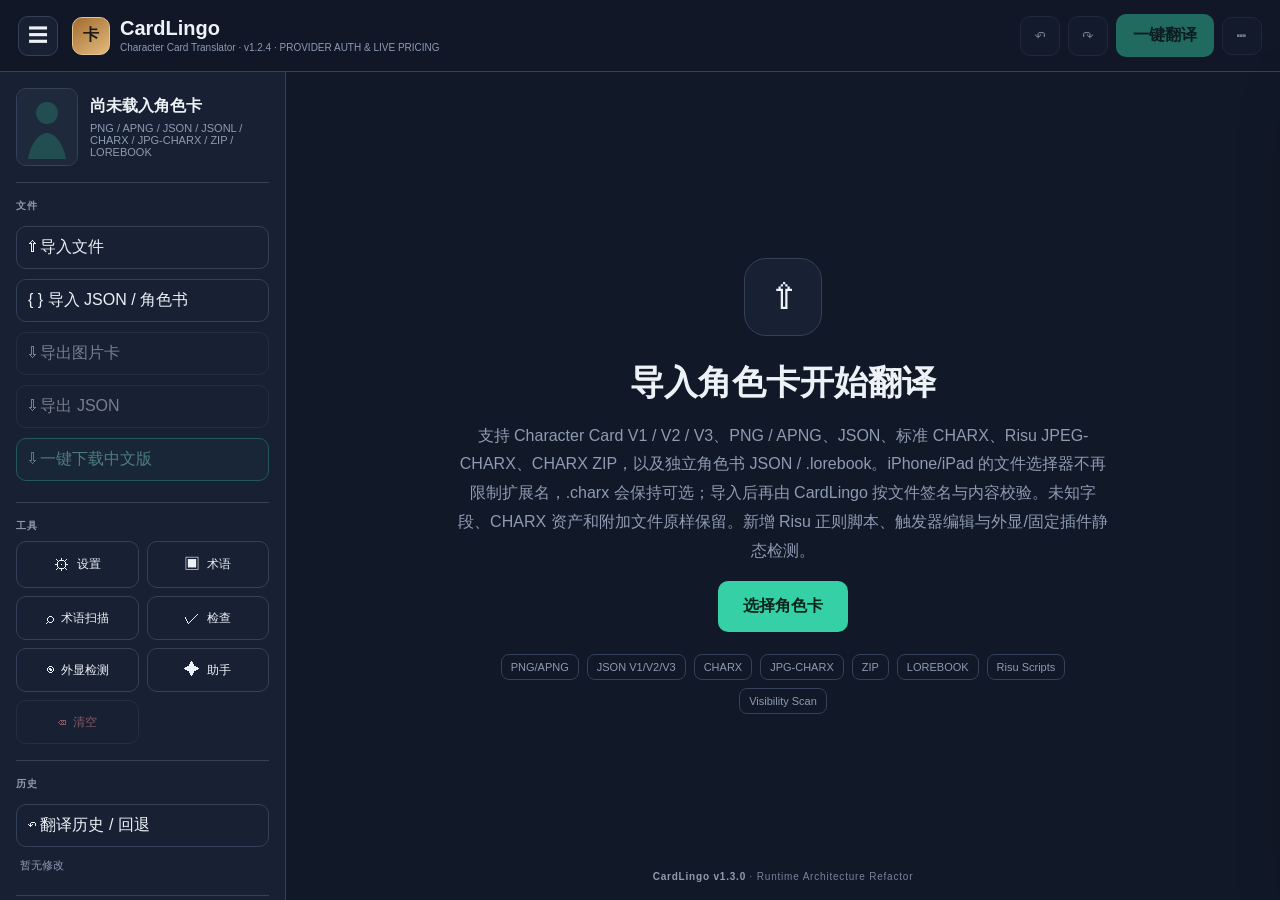
==== commit 3bd410d8: "Add files via upload" ====
--- a/index.html
+++ b/index.html
@@ -6,7 +6,7 @@
   <meta http-equiv="Cache-Control" content="no-cache, no-store, must-revalidate" />
   <meta http-equiv="Pragma" content="no-cache" />
   <meta name="theme-color" content="#111827" />
-  <title>CardLingo · 角色卡翻译器 v1.2.6</title>
+  <title>CardLingo · 角色卡翻译器 v1.3.0</title>
   <style>
 :root{
   --bg:#111827;--panel:#182033;--panel2:#1e293b;--panel3:#222d42;--line:#344158;--text:#edf2f7;--muted:#8e9bb3;--accent:#35d0a5;--accent2:#2ba986;--danger:#ef6b73;--shadow:0 20px 60px rgba(0,0,0,.24);--top:72px;--side:286px
@@ -16,12 +16,12 @@
 .topbar{height:var(--top);position:fixed;left:0;right:0;top:0;z-index:30;display:flex;align-items:center;gap:14px;padding:0 18px;border-bottom:1px solid var(--line);background:color-mix(in srgb,var(--bg) 94%,transparent);backdrop-filter:blur(16px)}
 .brand{display:flex;align-items:center;gap:10px;min-width:0}.brand-icon{width:38px;height:38px;border-radius:10px;background:linear-gradient(145deg,#a46b2f,#e1bc7e);display:grid;place-items:center;font-weight:800;color:#1d1a16;border:1px solid #e2c591}.brand-name{font-size:20px;font-weight:800;line-height:1}.brand-sub{font-size:10px;color:var(--muted);margin-top:4px}.topbar-actions{margin-left:auto;display:flex;align-items:center;gap:8px}.icon-btn,.soft-btn,.primary-btn,.side-btn,.tool-btn{border:1px solid var(--line);color:var(--text);background:var(--panel);border-radius:10px;transition:.18s}.icon-btn{width:40px;height:40px;display:grid;place-items:center;font-size:20px}.icon-btn:hover,.soft-btn:hover,.side-btn:hover,.tool-btn:hover{background:var(--panel3)}.soft-btn{padding:9px 12px}.primary-btn{border-color:transparent;background:var(--accent);color:#08251c;font-weight:800;padding:10px 16px}.primary-btn:hover{background:var(--accent2);color:#fff}.primary-btn.large{padding:14px 24px;font-size:16px}
 .sidebar{position:fixed;left:0;top:var(--top);bottom:0;width:var(--side);z-index:25;background:var(--panel);border-right:1px solid var(--line);padding:16px;overflow:auto;transition:transform .22s}.sidebar-mask{display:none}.sidebar-card-preview{display:flex;gap:12px;align-items:center;padding-bottom:16px;border-bottom:1px solid var(--line)}.preview-frame{width:62px;height:78px;border-radius:10px;overflow:hidden;background:var(--panel2);border:1px solid var(--line);flex:none}.preview-frame img{width:100%;height:100%;object-fit:cover;display:block}.preview-meta{min-width:0}.preview-name{font-weight:700;white-space:nowrap;overflow:hidden;text-overflow:ellipsis}.preview-spec{font-size:11px;color:var(--muted);margin-top:5px}.sidebar-section{padding:16px 0;border-bottom:1px solid var(--line)}.section-label{text-transform:uppercase;letter-spacing:.12em;color:var(--muted);font-size:10px;font-weight:700;margin-bottom:8px}.side-btn{width:100%;text-align:left;padding:10px 11px;margin:5px 0}.side-btn.accent{border-color:#2f9f85;color:#8af0d3;background:rgba(53,208,165,.08)}.tool-grid{display:grid;grid-template-columns:1fr 1fr;gap:8px}.tool-btn{padding:12px 8px;display:flex;align-items:center;justify-content:center;gap:7px;position:relative}.tool-btn span{font-size:12px}.tool-btn.danger{color:#ff9aa0}.badge{position:absolute;right:6px;top:4px;background:var(--accent);color:#08251c;border-radius:99px;font-size:9px;padding:1px 5px}.history-summary{color:var(--muted);font-size:11px;padding:6px 4px}.sidebar-footer{padding-top:14px;display:flex;gap:8px}.compact-select{flex:1;background:var(--panel2);color:var(--text);border:1px solid var(--line);border-radius:10px;padding:9px}.main{margin-left:var(--side);padding-top:var(--top);min-height:100vh}.welcome{min-height:calc(100vh - var(--top));display:grid;place-items:center;padding:36px}.welcome-inner{max-width:650px;text-align:center}.welcome-icon{width:78px;height:78px;margin:0 auto 24px;border-radius:22px;background:var(--panel);border:1px solid var(--line);display:grid;place-items:center;font-size:36px}.welcome h1{font-size:34px;margin:0 0 16px}.welcome p{color:var(--muted);line-height:1.8}.welcome-tags{display:flex;flex-wrap:wrap;justify-content:center;gap:8px;margin-top:22px}.welcome-tags span{border:1px solid var(--line);padding:6px 9px;border-radius:8px;color:var(--muted);font-size:11px}
-.app-version-footer{max-width:980px;margin:0 auto;padding:14px 28px calc(18px + env(safe-area-inset-bottom));text-align:center;color:var(--muted);font-size:10px;letter-spacing:.08em;opacity:.82}.app-version-footer b{color:#aeb9cd;font-weight:700}
+.app-version-footer{max-width:980px;margin:0 auto;padding:14px 28px calc(18px + env(safe-area-inset-bottom));text-align:center;color:var(--muted);font-size:10px;letter-spacing:.08em;opacity:.82}.app-version-footer b{color:#aeb9cd;font-weight:700}.welcome{position:relative}.home-version{position:absolute;left:0;right:0;bottom:0;width:100%;pointer-events:none}
 .editor{max-width:980px;margin:0 auto;padding:26px 28px 90px}.editor-header{display:flex;align-items:center;justify-content:space-between;border-bottom:1px solid var(--line);margin-bottom:24px}.tabs{display:flex;gap:2px}.main-tab{border:0;border-bottom:3px solid transparent;background:transparent;color:var(--muted);padding:15px 26px;font-size:16px;font-weight:700}.main-tab.active{color:var(--text);border-bottom-color:var(--text)}.editor-actions{display:flex;gap:8px}.view{display:none}.view.active{display:block}.field-stack{display:grid;gap:18px}.field-stack.compact{gap:12px}.card-field,.book-entry{background:var(--panel);border:1px solid var(--line);border-radius:14px;padding:16px;box-shadow:0 1px 0 rgba(255,255,255,.015)}.field-head,.entry-head{display:flex;align-items:center;gap:10px;margin-bottom:10px}.field-title,.entry-title{font-weight:700;color:#b6c0d4;letter-spacing:.04em}.field-title small{color:var(--muted);font-size:11px;font-weight:600}.field-actions,.entry-actions{margin-left:auto;display:flex;gap:7px;flex-wrap:wrap}.mini-btn{border:0;background:transparent;color:var(--accent);padding:5px 6px;font-size:12px}.mini-btn.lang-options{color:#9db0c8;border:1px solid var(--line);border-radius:8px;padding:3px 7px;line-height:1.2}.mini-btn.lang-options:hover{background:var(--panel3);color:var(--text)}.lang-options-btn{min-width:40px;padding:9px 11px;font-weight:800;letter-spacing:.08em}.lang-option-grid{display:grid;grid-template-columns:1fr 1fr;gap:10px;margin:14px 0}.lang-option-card{border:1px solid var(--line);border-radius:12px;padding:13px;background:var(--panel2);display:flex;align-items:center;gap:10px;cursor:pointer}.lang-option-card input{width:18px;height:18px;accent-color:var(--accent)}.lang-option-card strong{display:block;font-size:13px}.lang-option-card small{display:block;color:var(--muted);font-size:10px;margin-top:3px}.lang-scope-summary{border:1px solid var(--line);border-radius:11px;padding:10px 12px;color:var(--muted);font-size:11px;line-height:1.6}.lang-scope-summary.ok{border-color:#2d745f;background:rgba(53,208,165,.06);color:#a6e9d6}.lang-scope-summary.warn{border-color:#765f34;background:rgba(255,211,138,.06);color:#e4cf9f}.lang-scope-summary.error{border-color:#7a3e46;background:rgba(239,107,115,.07);color:#ffb0b6}.lang-scope-actions{display:flex;justify-content:flex-end;gap:8px;margin-top:14px}.mini-btn.rollback{color:#ffd38a}.mini-btn.restore{color:#aeb7c9}.mini-btn.danger{color:#ff8f96}.card-field input,.card-field textarea,.book-entry input,.book-entry textarea,.book-entry select,.form-field input,.form-field textarea,.form-field select,.chat-input-wrap textarea,.inline-input input{width:100%;border:1px solid var(--line);border-radius:11px;background:transparent;color:var(--text);padding:11px 12px;outline:none}.card-field textarea,.book-entry textarea{resize:vertical;min-height:108px;line-height:1.65}.card-field textarea.large{min-height:230px}.card-field textarea.medium{min-height:150px}.card-field input:focus,.card-field textarea:focus,.book-entry input:focus,.book-entry textarea:focus,.form-field input:focus,.form-field textarea:focus,.form-field select:focus{border-color:#62718a}.field-foot{display:flex;align-items:center;justify-content:space-between;gap:10px;margin-top:8px;color:var(--muted);font-size:10px}.translated-mark{color:var(--accent)}.subsection{margin-top:30px}.subsection-head{display:flex;align-items:center;justify-content:space-between;margin-bottom:14px}.subsection-head h2{font-size:15px;color:#b7c1d3;margin:0;text-transform:uppercase;letter-spacing:.08em}.empty-state{min-height:520px;display:grid;place-items:center;align-content:center;text-align:center;color:var(--muted)}.empty-state h2{color:var(--text);margin:10px 0 6px}.empty-state p{margin:0 0 18px}.empty-icon{font-size:56px;color:#66748c}.book-entries{display:grid;gap:16px}.entry-head{margin-bottom:14px}.entry-number{font-size:11px;color:var(--muted);font-weight:700}.entry-grid{display:grid;grid-template-columns:1fr 1fr;gap:12px}.entry-grid .full{grid-column:1/-1}.entry-grid label,.settings-grid label{display:grid;gap:6px}.entry-grid label span,.form-field>span{font-size:11px;color:var(--muted);font-weight:700}.switch-line{display:flex!important;align-items:center;gap:8px!important;color:var(--muted);font-size:12px}.switch-line input{width:auto}.tag-input{min-height:44px}
 .book-toolbar{display:flex;gap:8px;align-items:center;flex-wrap:wrap}.book-toolbar .soft-btn{white-space:nowrap}.book-meta-grid{display:grid;grid-template-columns:repeat(3,1fr);gap:12px}.book-meta-grid .full{grid-column:1/-1}.book-meta-grid label{display:grid;gap:6px}.book-meta-grid label>span{font-size:11px;color:var(--muted);font-weight:700}.book-meta-grid input,.book-meta-grid textarea,.book-meta-grid select{width:100%;border:1px solid var(--line);border-radius:11px;background:transparent;color:var(--text);padding:11px 12px;outline:none}.book-meta-grid textarea{min-height:100px;resize:vertical}.entry-badges{display:flex;gap:6px;flex-wrap:wrap}.entry-badge{font-size:9px;line-height:1;border:1px solid var(--line);color:var(--muted);border-radius:999px;padding:5px 7px}.entry-badge.folder{color:#ffd38a;border-color:#715d35;background:rgba(255,211,138,.06)}.entry-badge.child{color:#8acbff;border-color:#375a74;background:rgba(138,203,255,.06)}.entry-badge.structural{color:#ffb0ba;border-color:#75424a;background:rgba(255,143,150,.06)}.book-entry.folder-entry{border-color:#6f5b34;background:linear-gradient(180deg,rgba(255,211,138,.035),var(--panel))}.book-entry.child-entry{margin-left:26px;border-left:3px solid #3b526f}.entry-grid .third{grid-column:auto}.entry-grid .advanced-full{grid-column:1/-1}.entry-advanced{grid-column:1/-1;border-top:1px dashed var(--line);padding-top:12px;margin-top:2px}.entry-advanced summary{cursor:pointer;color:var(--muted);font-size:11px;font-weight:700;user-select:none}.entry-advanced-grid{display:grid;grid-template-columns:1fr 1fr;gap:12px;margin-top:12px}.entry-advanced-grid .full{grid-column:1/-1}.structure-note{grid-column:1/-1;border:1px solid #59492f;background:rgba(255,211,138,.05);color:#cbbd9e;border-radius:10px;padding:9px 11px;font-size:10px;line-height:1.55}.structure-note strong{color:#ffd38a}.json-error{border-color:#a94c55!important}.entry-actions .mini-btn.move{color:#8fb1dd}.entry-actions .mini-btn.copy{color:#a8d6ff}.entry-actions .mini-btn.restore-entry{color:#aeb7c9}
 .assistant-panel{position:fixed;right:0;top:var(--top);bottom:0;width:min(430px,100vw);z-index:40;background:var(--panel);border-left:1px solid var(--line);transform:translateX(105%);transition:.22s;display:flex;flex-direction:column;box-shadow:var(--shadow)}.assistant-panel.open{transform:translateX(0)}.panel-head{padding:16px;border-bottom:1px solid var(--line);display:flex;gap:12px;align-items:center}.panel-head>div{display:grid;gap:3px}.panel-head span{font-size:10px;color:var(--muted)}.panel-head .icon-btn{margin-left:auto}.chat-messages{flex:1;overflow:auto;padding:16px;display:grid;align-content:start;gap:12px}.chat-empty{color:var(--muted);font-size:12px;line-height:1.7;padding:12px;border:1px dashed var(--line);border-radius:12px}.msg{max-width:92%;padding:11px 12px;border-radius:13px;line-height:1.65;font-size:13px;white-space:pre-wrap}.msg.user{justify-self:end;background:var(--accent);color:#08251c}.msg.assistant{justify-self:start;background:var(--panel2);border:1px solid var(--line)}.msg-actions{display:flex;gap:7px;margin-top:8px}.assistant-options{padding:8px 16px;color:var(--muted);font-size:11px;border-top:1px solid var(--line)}.chat-input-wrap{padding:12px 16px 16px;display:grid;gap:8px;border-top:1px solid var(--line)}.chat-input-wrap textarea{resize:none}
 .dialog{border:0;background:transparent;padding:0;max-width:calc(100vw - 24px);width:auto}.dialog::backdrop{background:rgba(4,8,15,.62);backdrop-filter:blur(5px)}.dialog-card{width:min(640px,calc(100vw - 24px));max-height:90vh;overflow:hidden;background:var(--panel);border:1px solid var(--line);border-radius:16px;box-shadow:var(--shadow);display:flex;flex-direction:column}.dialog-card.wide{width:min(760px,calc(100vw - 24px))}.dialog-card.extra-wide{width:min(920px,calc(100vw - 24px))}.dialog-head{padding:16px 18px;border-bottom:1px solid var(--line);display:flex;gap:12px;align-items:flex-start}.dialog-head h2{margin:0;font-size:20px}.dialog-head p{margin:5px 0 0;color:var(--muted);font-size:11px}.dialog-head .icon-btn{margin-left:auto}.dialog-body{padding:18px;overflow:auto}.settings-grid{display:grid;grid-template-columns:1fr 1fr;gap:14px}.settings-grid .full{grid-column:1/-1}.form-field{display:grid;gap:6px}.form-field small{font-size:10px;color:var(--muted)}.check-row{display:flex!important;align-items:center;gap:8px;color:var(--muted);font-size:12px}.inline-input{display:flex;gap:8px}.inline-input input{flex:1}.radio-row{display:flex;gap:12px;flex-wrap:wrap;color:var(--muted);font-size:12px}.settings-actions{display:flex;justify-content:flex-end;gap:8px;border-top:1px solid var(--line);padding-top:14px}.toolbar-row{display:flex;align-items:center;justify-content:space-between;gap:10px}.toolbar-right{display:flex;gap:8px}.info-tip{margin:12px 0;padding:10px 12px;border-radius:10px;background:var(--panel2);color:var(--muted);font-size:11px}.glossary-list{display:grid;gap:8px}.glossary-row{display:grid;grid-template-columns:1.1fr 1.1fr .75fr 1fr auto;gap:8px;align-items:center}.glossary-row input,.glossary-row select{width:100%;border:1px solid var(--line);background:transparent;color:var(--text);border-radius:9px;padding:9px}.history-list{display:grid;gap:8px;margin-top:14px}.history-item{border:1px solid var(--line);border-radius:11px;padding:11px 12px;display:flex;gap:10px;align-items:center}.history-item>div{min-width:0}.history-item strong{display:block;font-size:12px}.history-item small{color:var(--muted)}.history-item button{margin-left:auto}.danger-text{color:var(--danger)!important}
-.progress-overlay{position:fixed;inset:0;z-index:80;background:rgba(5,9,15,.58);display:grid;place-items:center;padding:20px}.progress-card{width:min(360px,100%);padding:22px;background:var(--panel);border:1px solid var(--line);border-radius:16px;box-shadow:var(--shadow);display:grid;gap:12px;text-align:center}.spinner{width:34px;height:34px;border:3px solid var(--line);border-top-color:var(--accent);border-radius:50%;margin:auto;animation:spin 1s linear infinite}@keyframes spin{to{transform:rotate(360deg)}}.progress-bar{height:5px;border-radius:99px;background:var(--panel2);overflow:hidden}.progress-bar i{height:100%;width:0;display:block;background:var(--accent);transition:.2s}.toast{position:fixed;left:50%;bottom:26px;transform:translate(-50%,12px);z-index:120;background:#07100d;color:#ddfff5;border:1px solid #276e5d;padding:10px 14px;border-radius:10px;opacity:0;pointer-events:none;transition:.2s;font-size:12px;max-width:min(90vw,520px)}.toast.show{opacity:1;transform:translate(-50%,0)}
+.progress-overlay{position:fixed;inset:0;z-index:80;background:rgba(5,9,15,.58);display:grid;place-items:center;padding:20px}.progress-card{width:min(360px,100%);padding:22px;background:var(--panel);border:1px solid var(--line);border-radius:16px;box-shadow:var(--shadow);display:grid;gap:12px;text-align:center}.spinner{width:34px;height:34px;border:3px solid var(--line);border-top-color:var(--accent);border-radius:50%;margin:auto;animation:spin 1s linear infinite}@keyframes spin{to{transform:rotate(360deg)}}.progress-bar{height:5px;border-radius:99px;background:var(--panel2);overflow:hidden}.progress-bar i{height:100%;width:0;display:block;background:var(--accent);transition:.2s}.runtime-status{display:grid;gap:5px;padding:10px 12px;border:1px solid var(--line);border-radius:11px;background:var(--panel2);text-align:left}.runtime-status strong{font-size:11px;color:#c9d5e7}.runtime-status span{font-size:10px;color:var(--muted);line-height:1.5}.runtime-status.wait{border-color:#765f34;background:rgba(255,211,138,.055)}.runtime-status.wait strong{color:#ffd38a}.runtime-status.error{border-color:#7a3e46;background:rgba(239,107,115,.06)}.runtime-status.error strong{color:#ffb0b6}.runtime-status.ok{border-color:#2d745f;background:rgba(53,208,165,.055)}.runtime-status.ok strong{color:#8ae9cc}.runtime-mini-grid{display:grid;grid-template-columns:repeat(3,1fr);gap:6px}.runtime-mini{border:1px solid var(--line);border-radius:8px;padding:6px;text-align:center}.runtime-mini b{display:block;font-size:11px}.runtime-mini small{color:var(--muted);font-size:8px}.runtime-settings-note{grid-column:1/-1;border:1px solid var(--line);border-radius:10px;padding:10px 12px;color:var(--muted);font-size:10px;line-height:1.6;background:rgba(255,255,255,.015)}.toast{position:fixed;left:50%;bottom:26px;transform:translate(-50%,12px);z-index:120;background:#07100d;color:#ddfff5;border:1px solid #276e5d;padding:10px 14px;border-radius:10px;opacity:0;pointer-events:none;transition:.2s;font-size:12px;max-width:min(90vw,520px)}.toast.show{opacity:1;transform:translate(-50%,0)}
 @media(max-width:900px){:root{--side:270px}.editor{padding:22px 18px 90px}.book-meta-grid{grid-template-columns:1fr 1fr}.entry-advanced-grid{grid-template-columns:1fr 1fr}.sidebar{transform:translateX(-105%)}.sidebar.open{transform:translateX(0)}.sidebar-mask{position:fixed;inset:var(--top) 0 0 0;background:rgba(4,8,15,.45);z-index:24}.sidebar-mask.show{display:block}.main{margin-left:0}.editor-header{gap:10px}.editor-actions .soft-btn{display:none}.entry-grid{grid-template-columns:1fr}.entry-grid .full{grid-column:auto}}
 
 /* v1.2.3 OpenRouter Discount Catalog Fix */
@@ -241,6 +241,7 @@
           <button id="welcomeImportBtn" class="primary-btn large">选择角色卡</button>
           <div class="welcome-tags"><span>PNG/APNG</span><span>JSON V1/V2/V3</span><span>CHARX</span><span>JPG-CHARX</span><span>ZIP</span><span>LOREBOOK</span><span>Risu Scripts</span><span>Visibility Scan</span></div>
         </div>
+        <footer id="appVersionFooter" class="app-version-footer home-version" aria-label="CardLingo 版本"><b>CardLingo v1.3.0</b> · Runtime Architecture Refactor</footer>
       </section>
 
       <section id="editor" class="editor hidden">
@@ -436,7 +437,11 @@
                 <label class="form-field"><span>Temperature</span><input id="temperature" type="number" min="0" max="2" step="0.05" value="0.55" /></label>
                 <label class="form-field"><span>请求超时（秒）</span><input id="timeoutSec" type="number" min="15" max="300" value="120" /></label>
                 <label class="form-field"><span>批量字符上限</span><input id="batchChars" type="number" min="1000" max="60000" step="1000" value="12000" /></label>
-                <label class="form-field"><span>并发请求</span><input id="concurrency" type="number" min="1" max="5" value="2" /></label>
+                <label class="form-field"><span>并发上限</span><input id="concurrency" type="number" min="1" max="5" value="2" /><small>开启智能调度后这是上限；发生 429/503 会自动降并发。</small></label>
+                <label class="check-row full"><input id="adaptiveRuntime" type="checkbox" checked /> 启用 Runtime 智能重试、退避与动态并发</label>
+                <label class="form-field"><span>最大自动重试</span><input id="maxRetries" type="number" min="0" max="8" value="4" /></label>
+                <label class="form-field"><span>单次退避上限（秒）</span><input id="retryMaxWaitSec" type="number" min="5" max="120" value="30" /></label>
+                <div class="runtime-settings-note">Runtime 会区分认证、余额、限流、上游故障、超时和网络错误。429 / 503 优先读取 Retry-After；限流后自动把并发降到 1，连续成功后再逐步恢复。不可恢复的 400 / 401 / 402 不会盲目重试。</div>
               </div>
             </section>
 
@@ -451,7 +456,6 @@
           </div>
         </div>
       </section>
-      <footer id="appVersionFooter" class="app-version-footer" aria-label="CardLingo 版本"><b>CardLingo v1.2.6</b> · Resilient Translation Protocol</footer>
 
     </main>
 
@@ -535,7 +539,12 @@
     </dialog>
 
     <div id="progressOverlay" class="progress-overlay hidden">
-      <div class="progress-card"><div class="spinner"></div><strong id="progressTitle">翻译中</strong><span id="progressText">0 / 0</span><div class="progress-bar"><i id="progressBar"></i></div><button id="cancelTranslateBtn" class="soft-btn danger-text">停止</button></div>
+      <div class="progress-card">
+        <div class="spinner"></div><strong id="progressTitle">翻译中</strong><span id="progressText">0 / 0</span>
+        <div class="progress-bar"><i id="progressBar"></i></div>
+        <div id="runtimeStatus" class="runtime-status hidden"><strong id="runtimeStatusTitle">Runtime</strong><span id="runtimeStatusDetail"></span><div class="runtime-mini-grid"><div class="runtime-mini"><b id="runtimeAttempt">0</b><small>重试</small></div><div class="runtime-mini"><b id="runtimeConcurrency">—</b><small>当前并发</small></div><div class="runtime-mini"><b id="runtimeWait">—</b><small>等待</small></div></div></div>
+        <button id="cancelTranslateBtn" class="soft-btn danger-text">停止</button>
+      </div>
     </div>
 
     <div id="toast" class="toast"></div>
@@ -559,7 +568,7 @@
   <script>
 'use strict';
 const $=s=>document.querySelector(s), $$=s=>[...document.querySelectorAll(s)];
-const state={file:null,fileType:null,sourceExt:null,containerKind:'card',originalBytes:null,originalCard:null,originalContainer:null,card:null,pngMetaKey:null,charxZip:null,charxPrefix:null,charxEntryCount:0,charxCardPath:'card.json',risumModules:[],risumErrors:[],lorebookAdapter:null,jsonlAdapter:null,view:'character',history:[],redo:[],fieldHistory:new Map(),glossary:[],consistencyMemory:[],termCandidates:[],usage:{requests:0,prompt:0,completion:0,hit:0,miss:0,total:0,cost:0,costUsd:0,pricedRequests:0,pricedRequestsUsd:0,lastModel:''},integrity:null,visibility:{findings:[],targets:[],scannedAt:0,resources:[]},visibilitySelected:{},localizationKnowledge:{version:1,overrides:{}},localizationAcceptance:null,visibilityFilter:'all',projectId:null,pendingQueue:null,autosaveTimer:null,abortController:null,isTranslating:false,assistantPatches:null,translateLangPrefs:{},translateLangDefault:{en:true,ko:true},translationLangDialogKey:null,translationLangDialogLabel:''};
+const state={file:null,fileType:null,sourceExt:null,containerKind:'card',originalBytes:null,originalCard:null,originalContainer:null,card:null,pngMetaKey:null,charxZip:null,charxPrefix:null,charxEntryCount:0,charxCardPath:'card.json',risumModules:[],risumErrors:[],lorebookAdapter:null,jsonlAdapter:null,view:'character',history:[],redo:[],fieldHistory:new Map(),glossary:[],consistencyMemory:[],termCandidates:[],usage:{requests:0,prompt:0,completion:0,hit:0,miss:0,total:0,cost:0,costUsd:0,pricedRequests:0,pricedRequestsUsd:0,lastModel:''},integrity:null,visibility:{findings:[],targets:[],scannedAt:0,resources:[]},visibilitySelected:{},localizationKnowledge:{version:1,overrides:{}},localizationAcceptance:null,visibilityFilter:'all',projectId:null,pendingQueue:null,autosaveTimer:null,abortController:null,isTranslating:false,assistantPatches:null,translateLangPrefs:{},translateLangDefault:{en:true,ko:true},translationLangDialogKey:null,translationLangDialogLabel:'',runtimeJob:null};
 const MODEL_PRICING_CNY={
   'deepseek-v4-flash':{label:'DeepSeek V4 Flash',inputHit:0.02,inputMiss:1,output:2,updated:'2026-08-15'},
   'deepseek-v4-pro':{label:'DeepSeek V4 Pro',inputHit:0.025,inputMiss:3,output:6,updated:'2026-08-15'}
@@ -1415,7 +1424,7 @@
 function translationContextFor(path,label=''){const key=pathKey(path),last=String(path?.[path.length-1]??'');if(['name','tags','keys','secondary_keys'].includes(last))return'term';if($('#smartRuleTranslation')?.checked&&(key.includes('system_prompt')||key.includes('post_history_instructions')||/系统提示词|后历史指令|SYSTEM PROMPT|POST HISTORY/i.test(label)))return'rules';if(key.includes('character_book'))return'lore';return'narrative'}
 function stylePrompt(style){if(style==='faithful')return`采用“准确忠实”翻译：优先精确传达原意、事实、语气与信息层级。中文必须自然通顺，但不要主动文学化、扩写或改写人物表达。`;if(style==='natural')return`采用“自然本地化”翻译：不要逐词直译。先理解语义、人物关系与语气，再用自然、地道、符合中文阅读习惯的表达重写句式。避免英文语序、翻译腔和说明书腔，但不得新增设定或删减信息。`;return`采用“小说化”翻译：把叙事、人物描写、动作、神态、心理、环境与对白翻成像原本就用中文创作的角色卡或小说。不要逐词直译，也不要保留生硬英文语序。允许在不改变事实、信息量、人物关系与情绪强度的前提下调整语序、断句、措辞和衔接，使文字更有画面感、节奏感和人物感。对白必须像真人说话，并贴合人物身份、年龄、性格与关系；俚语、讽刺、暧昧、粗俗、冷淡、傲慢、幽默等语气要用中文等效表达完整保留。禁止凭空扩写剧情、增加设定或替角色添加原文没有的心理活动。`}
 function translationInstruction(context='mixed'){const target={"zh-CN":'简体中文',"zh-TW":'繁体中文',en:'英文',ja:'日文'}[$('#targetLang').value]||$('#targetLang').value,style=$('#translationStyle')?.value||'novel',extra=$('#extraPrompt').value.trim();let contextRule='';if(context==='rules')contextRule=`当前内容属于系统提示词、规则或指令。无论选择何种风格，都以“精准、不歧义、不改变约束强度”为最高优先级；保留 MUST/禁止/必须/仅限/优先级等逻辑关系，不做文学润色。`;else if(context==='lore')contextRule=`当前内容属于角色书/世界书。用自然清晰、有可读性的中文表达设定与世界观；可以消除翻译腔，但不得补写世界观事实。若正文中包含规则、触发条件、优先级或程序性指令，必须按规则文本精准翻译。`;else if(context==='term')contextRule=`当前内容属于姓名、标签、关键词或短术语。保持简洁、稳定、可检索，不要扩写成句子。`;else if(context==='ui')contextRule=`当前内容属于聊天框外显、固定插件界面、按钮、状态栏、提示、菜单或显示文本。采用自然、简洁、一致的界面本地化表达；不要小说化，不要扩写，不要改变占位符、变量、结构、条件或功能语义。`;else if(context==='language_dependency')contextRule=`当前内容属于“外显生成语言约束”。不要忠实保留“用韩文/英文等源语言输出”的要求，而要把这条约束本地化到当前目标语言：凡是要求 narration / field value / text / reply / output 使用某种源语言的地方，都改为要求使用${target}。其他格式、字段名、约束强度与程序逻辑必须保持不变。`;else if(context==='mixed')contextRule=`输入数组中的每一项都带有 context：narrative=叙事/对白，rules=规则/指令，lore=角色书设定，term=名称/标签，ui=界面/外显文案，language_dependency=外显生成语言约束。必须按各自 context 分别处理；rules、ui 与 language_dependency 都不得小说化。`;else contextRule=`当前内容属于角色卡叙事、人物描写或对白。`;return`你是专业的角色卡、角色书与 RP 文本本地化译者。把输入翻译成${target}。\n\n${stylePrompt(style)}\n${contextRule}\n\n通用硬性规则：\n1. 忠实保留原意、人物设定、事实、关系、情绪强度与细节，不擅自新增、删减、弱化或道德化。\n2. 保持原文 Markdown、标题、列表、段落、换行和对白结构；除非中文自然表达确有必要，不随意重排结构。\n3. 成人、暴力、粗口、暧昧、黑色幽默等原有表达强度按原文保留。\n4. 模板变量、代码、正则、URL、HTML 标签及用户指定保护内容已由浏览器侧完全剔除，不会出现在输入中；不要猜测、补写、解释或自行插入任何缺失的保护内容。\n5. 每个输入片段只翻译它实际包含的文字；即使片段位于受保护内容前后，也不要补全被隔开的内容。\n6. 专有名词优先遵循术语表；术语表未指定时，同一译名必须前后一致。\n7. 只输出翻译结果，不解释翻译过程，不添加前言、免责声明、总结或注释。${glossaryPrompt()}${extra?`\n额外要求：${extra}`:''}`}
-function getSettings(){return{provider:$('#apiProvider')?.value||'custom',key:$('#apiKey').value.trim(),base:$('#baseUrl').value.trim().replace(/\/+$/,''),model:$('#modelName').value.trim(),protocol:$$('input[name="protocol"]').find(x=>x.checked)?.value||'chat',temp:Number($('#temperature').value)||0,timeout:(Number($('#timeoutSec').value)||120)*1000,nonThinking:$('#nonThinking').checked}}
+function getSettings(){return{provider:$('#apiProvider')?.value||'custom',key:$('#apiKey').value.trim(),base:$('#baseUrl').value.trim().replace(/\/+$/,''),model:$('#modelName').value.trim(),protocol:$$('input[name="protocol"]').find(x=>x.checked)?.value||'chat',temp:Number($('#temperature').value)||0,timeout:(Number($('#timeoutSec').value)||120)*1000,nonThinking:$('#nonThinking').checked,adaptiveRuntime:$('#adaptiveRuntime')?.checked!==false,maxRetries:Math.max(0,Math.min(8,Number($('#maxRetries')?.value)||4)),retryMaxWaitMs:Math.max(5000,Math.min(120000,(Number($('#retryMaxWaitSec')?.value)||30)*1000))}}
 const API_PROVIDER_PRESETS={
   deepseek:{label:'DeepSeek 官方',base:'https://api.deepseek.com',model:'deepseek-v4-flash',protocol:'chat',models:['deepseek-v4-flash','deepseek-v4-pro'],help:'DeepSeek 官方 OpenAI-compatible 接口。Chat Completions 使用 /chat/completions；翻译建议关闭思考模式以降低延迟与输出成本。'},
   qwen:{label:'Qwen / Model Studio',base:'https://dashscope-intl.aliyuncs.com/compatible-mode/v1',model:'qwen3.7-flash',protocol:'chat',models:['qwen3.7-flash','qwen3.7-plus','qwen3.7-max'],help:'Qwen Model Studio 的 OpenAI-compatible 接口。共享 DashScope 域可直接使用；也可把 Base URL 改成你的 Workspace 专属域。'},
@@ -1520,27 +1529,96 @@
 function closeSettingsPage(){
   $('#settingsPage')?.classList.add('hidden');if(state.card)$('#editor')?.classList.remove('hidden');else $('#welcome')?.classList.remove('hidden');window.scrollTo({top:0,behavior:'instant'});
 }
-async function apiCall(prompt,signal){
-  const s=getSettings();if(!s.key||!s.base||!s.model)throw new Error('请先在设置 → API 与模型中填写当前服务商的 API Key、基础 URL 与模型名');
-  if(s.provider==='openrouter'&&(!openRouterAuthState.verified||openRouterAuthState.keyMark!==keyMark(s.key))){try{await verifyOpenRouterKey()}catch(e){throw new Error(`${e.message}。OpenRouter 模型目录是公开的，能选模型不代表 API Key 可用。`)}}
-  const ctrl=new AbortController(),timer=setTimeout(()=>ctrl.abort(),s.timeout);if(signal)signal.addEventListener('abort',()=>ctrl.abort(),{once:true});
+class CardLingoRuntimeError extends Error{
+  constructor(kind,message,meta={}){super(message);this.name='CardLingoRuntimeError';this.kind=kind;Object.assign(this,meta)}
+}
+const RuntimeCore={
+  adaptiveLimit:Infinity,successStreak:0,totalRetries:0,lastError:null,cooldownUntil:0,active:0,jobSeq:0,
+  resetJob(total=0){this.jobSeq++;this.successStreak=0;this.totalRetries=0;this.lastError=null;this.cooldownUntil=0;this.adaptiveLimit=Infinity;state.runtimeJob={id:this.jobSeq,total,done:0,status:'running',startedAt:Date.now(),retries:0};renderRuntimeStatus('running','Runtime 已就绪','正在按 Provider 能力执行任务。')},
+  effectiveConcurrency(){const cap=Math.max(1,Math.min(5,Number($('#concurrency')?.value)||2));return Math.max(1,Math.min(cap,Number.isFinite(this.adaptiveLimit)?this.adaptiveLimit:cap))},
+  rateLimited(err){this.lastError=err;this.successStreak=0;this.adaptiveLimit=1;if(state.runtimeJob)state.runtimeJob.retries=(state.runtimeJob.retries||0)+1},
+  success(){this.successStreak++;const cap=Math.max(1,Math.min(5,Number($('#concurrency')?.value)||2));if(this.successStreak>=5&&this.effectiveConcurrency()<cap){this.adaptiveLimit=Math.min(cap,this.effectiveConcurrency()+1);this.successStreak=0}},
+  finish(){if(state.runtimeJob){state.runtimeJob.status='done';state.runtimeJob.finishedAt=Date.now()}renderRuntimeStatus('ok','Runtime 完成','所有已计划批次均已完成。',0)},
+  fail(err){this.lastError=err;if(state.runtimeJob)state.runtimeJob.status='error';renderRuntimeStatus('error',runtimeErrorTitle(err),runtimeErrorFriendly(err),0)}
+};
+function runtimeErrorTitle(err){const k=err?.kind||'unknown';return({auth:'认证失败',billing:'余额不足',rate_limit:'上游限流',upstream:'上游服务异常',timeout:'请求超时',network:'网络异常',bad_request:'请求配置错误',parse:'响应解析异常',unknown:'Runtime 错误'})[k]||'Runtime 错误'}
+function runtimeErrorFriendly(err){
+  if(!err)return'未知错误';
+  const model=err.model?` ${err.model}`:'';
+  if(err.kind==='rate_limit')return`${model} 当前上游请求过多。CardLingo 已自动降并发并按退避策略重试。`;
+  if(err.kind==='upstream')return`${model} 的上游 Provider 暂时不可用。CardLingo 会在可恢复范围内自动重试。`;
+  if(err.kind==='auth')return'当前服务商 API Key 未通过认证，请到设置中重新验证。';
+  if(err.kind==='billing')return'API 余额或额度不足，请充值或切换服务商。';
+  if(err.kind==='timeout')return'请求超过超时时间；已按 Runtime 策略重试。';
+  if(err.kind==='network')return'网络连接中断或浏览器无法访问 API；已按 Runtime 策略重试。';
+  return err.message||'未知错误';
+}
+function renderRuntimeStatus(kind='running',title='',detail='',waitMs=null){
+  const root=$('#runtimeStatus');if(!root)return;root.className=`runtime-status ${kind==='waiting'?'wait':kind==='error'?'error':kind==='ok'?'ok':''}`;root.classList.remove('hidden');
+  $('#runtimeStatusTitle').textContent=title||'Runtime';$('#runtimeStatusDetail').textContent=detail||'';$('#runtimeAttempt').textContent=String(RuntimeCore.totalRetries||0);$('#runtimeConcurrency').textContent=String(RuntimeCore.effectiveConcurrency());$('#runtimeWait').textContent=waitMs==null?'—':waitMs<=0?'0s':`${Math.ceil(waitMs/1000)}s`;
+}
+function hideRuntimeStatus(){const x=$('#runtimeStatus');if(x)x.classList.add('hidden')}
+function parseRetryAfterMs(response,text=''){
+  const h=response?.headers?.get?.('retry-after');if(h){const n=Number(h);if(Number.isFinite(n))return Math.max(0,n*1000);const d=Date.parse(h);if(Number.isFinite(d))return Math.max(0,d-Date.now())}
+  try{const j=JSON.parse(text);const v=j?.error?.metadata?.retry_after??j?.retry_after??j?.error?.retry_after;if(Number.isFinite(Number(v)))return Number(v)*1000}catch{}
+  return null;
+}
+function extractApiErrorMessage(text,status){try{const j=JSON.parse(text);return String(j?.error?.message||j?.message||`HTTP ${status}`)}catch{return String(text||`HTTP ${status}`).slice(0,500)}}
+function classifyHttpError(response,text,s){
+  const status=response.status,msg=extractApiErrorMessage(text,status),low=msg.toLowerCase(),retryAfterMs=parseRetryAfterMs(response,text),base={status,raw:String(text||'').slice(0,1200),retryAfterMs,provider:s.provider,model:s.model};
+  if(status===401||status===403)return new CardLingoRuntimeError('auth',msg,{...base,retryable:false});
+  if(status===402)return new CardLingoRuntimeError('billing',msg,{...base,retryable:false});
+  if(status===408)return new CardLingoRuntimeError('timeout',msg,{...base,retryable:true});
+  if(status===429)return new CardLingoRuntimeError('rate_limit',msg,{...base,retryable:true});
+  if([500,502,503,504].includes(status)||low.includes('upstream')||low.includes('temporarily'))return new CardLingoRuntimeError('upstream',msg,{...base,retryable:true});
+  if(status>=400&&status<500)return new CardLingoRuntimeError('bad_request',msg,{...base,retryable:false});
+  return new CardLingoRuntimeError('unknown',msg,{...base,retryable:status>=500});
+}
+function classifyThrownError(err,s){
+  if(err instanceof CardLingoRuntimeError)return err;
+  if(err?.name==='AbortError')return err;
+  if(err?.name==='TimeoutError')return new CardLingoRuntimeError('timeout','请求超时',{retryable:true,provider:s.provider,model:s.model,cause:err});
+  const msg=String(err?.message||err||'网络错误');
+  if(/abort/i.test(msg))return err;
+  return new CardLingoRuntimeError('network',msg,{retryable:true,provider:s.provider,model:s.model,cause:err});
+}
+function sleepWithSignal(ms,signal,onTick){return new Promise((resolve,reject)=>{if(signal?.aborted)return reject(new DOMException('Aborted','AbortError'));let left=ms,last=Date.now();const tick=()=>{if(signal?.aborted){clearInterval(iv);reject(new DOMException('Aborted','AbortError'));return}const now=Date.now();left=Math.max(0,left-(now-last));last=now;onTick?.(left);if(left<=0){clearInterval(iv);resolve()}};const iv=setInterval(tick,250);tick()})}
+function retryDelayMs(err,attempt,maxWait){if(Number.isFinite(err?.retryAfterMs)&&err.retryAfterMs>=0)return Math.min(maxWait,Math.max(500,err.retryAfterMs));const base=err?.kind==='rate_limit'?2500:err?.kind==='upstream'?1800:1000;const exp=Math.min(maxWait,base*Math.pow(2,Math.max(0,attempt-1)));return Math.min(maxWait,Math.round(exp*(.85+Math.random()*.3)))}
+const ProviderAdapters={
+  deepseek:{headers:s=>({'Content-Type':'application/json','Authorization':`Bearer ${s.key}`}),decorate(body,s){if(s.nonThinking)body.thinking={type:'disabled'};return body}},
+  qwen:{headers:s=>({'Content-Type':'application/json','Authorization':`Bearer ${s.key}`}),decorate(body,s){if(s.nonThinking&&s.protocol==='chat')body.enable_thinking=false;return body}},
+  openrouter:{headers:s=>({'Content-Type':'application/json','Authorization':`Bearer ${s.key}`,'HTTP-Referer':location.origin,'X-OpenRouter-Title':'CardLingo'}),decorate(body,s){if(s.nonThinking){const off=openRouterReasoningOffBody(s.model);if(off)body.reasoning=off}return body}},
+  custom:{headers:s=>({'Content-Type':'application/json','Authorization':`Bearer ${s.key}`}),decorate:body=>body}
+};
+async function providerRequestOnce(prompt,signal,s){
+  const adapter=ProviderAdapters[s.provider]||ProviderAdapters.custom,url=resolveApiEndpoint(s.base,s.protocol);if(!url)throw new CardLingoRuntimeError('bad_request','Base URL 为空',{retryable:false,provider:s.provider,model:s.model});
+  let body=s.protocol==='chat'?{model:s.model,messages:[{role:'user',content:prompt}],temperature:s.temp}:{model:s.model,input:prompt,temperature:s.temp};body=adapter.decorate(body,s)||body;
+  const ctrl=new AbortController();let timedOut=false;const timer=setTimeout(()=>{timedOut=true;ctrl.abort()},s.timeout);const abort=()=>ctrl.abort();if(signal)signal.addEventListener('abort',abort,{once:true});
   try{
-    const url=resolveApiEndpoint(s.base,s.protocol);if(!url)throw new Error('Base URL 为空');
-    if(s.protocol==='chat'){
-      const body={model:s.model,messages:[{role:'user',content:prompt}],temperature:s.temp};
-      if(s.nonThinking){if(s.provider==='openrouter'){const off=openRouterReasoningOffBody(s.model);if(off)body.reasoning=off}else if(providerLooksDeepSeek(s))body.thinking={type:'disabled'};else if(providerLooksQwen(s))body.enable_thinking=false}
-      const headers={'Content-Type':'application/json','Authorization':`Bearer ${s.key}`};if(s.provider==='openrouter'){headers['HTTP-Referer']=location.origin;headers['X-OpenRouter-Title']='CardLingo'}
-      const r=await fetch(url,{method:'POST',headers,body:JSON.stringify(body),signal:ctrl.signal}),txt=await r.text();
-      if(!r.ok){if(s.provider==='openrouter'&&r.status===401)invalidateOpenRouterAuth();throw new Error(`HTTP ${r.status}: ${txt.slice(0,400)}`)}
-      const j=JSON.parse(txt);trackApiUsage(j.usage,s.model,s.provider);return j.choices?.[0]?.message?.content??''
+    RuntimeCore.active++;const r=await fetch(url,{method:'POST',headers:adapter.headers(s),body:JSON.stringify(body),signal:ctrl.signal}),txt=await r.text();
+    if(!r.ok){if(s.provider==='openrouter'&&r.status===401)invalidateOpenRouterAuth();throw classifyHttpError(r,txt,s)}
+    let j;try{j=JSON.parse(txt)}catch(e){throw new CardLingoRuntimeError('parse','API 返回了无法解析的响应',{retryable:true,provider:s.provider,model:s.model,raw:txt.slice(0,800),cause:e})}
+    trackApiUsage(j.usage,s.model,s.provider);
+    const content=s.protocol==='chat'?(j.choices?.[0]?.message?.content??''):(j.output_text||(j.output||[]).flatMap(x=>x.content||[]).filter(x=>x.type==='output_text').map(x=>x.text).join(''));
+    return content;
+  }catch(e){if(timedOut&&e?.name==='AbortError')throw new CardLingoRuntimeError('timeout','请求超时',{retryable:true,provider:s.provider,model:s.model});throw classifyThrownError(e,s)}finally{RuntimeCore.active=Math.max(0,RuntimeCore.active-1);clearTimeout(timer);if(signal)signal.removeEventListener('abort',abort)}
+}
+async function runtimeExecute(prompt,signal,options={}){
+  const s=getSettings();if(!s.key||!s.base||!s.model)throw new CardLingoRuntimeError('bad_request','请先在设置 → API 与模型中填写当前服务商的 API Key、基础 URL 与模型名',{retryable:false});
+  if(s.provider==='openrouter'&&(!openRouterAuthState.verified||openRouterAuthState.keyMark!==keyMark(s.key))){try{await verifyOpenRouterKey()}catch(e){throw new CardLingoRuntimeError('auth',`${e.message}。模型目录可公开浏览，但推理需要已验证的 OpenRouter Key。`,{retryable:false,provider:s.provider,model:s.model})}}
+  const maxRetries=s.adaptiveRuntime?s.maxRetries:0,maxWait=s.retryMaxWaitMs;let attempt=0;
+  while(true){
+    if(signal?.aborted)throw new DOMException('Aborted','AbortError');
+    try{const out=await providerRequestOnce(prompt,signal,s);RuntimeCore.success();renderRuntimeStatus('running','Runtime 正常',`${s.model} · 请求成功`,0);return out}catch(rawErr){
+      const err=classifyThrownError(rawErr,s);if(err?.name==='AbortError')throw err;RuntimeCore.lastError=err;
+      if(!err.retryable||attempt>=maxRetries){RuntimeCore.fail(err);err.message=`${runtimeErrorTitle(err)}：${runtimeErrorFriendly(err)}${attempt?`（已自动重试 ${attempt} 次）`:''}`;throw err}
+      attempt++;RuntimeCore.totalRetries++;if(err.kind==='rate_limit'||err.kind==='upstream')RuntimeCore.rateLimited(err);const delay=retryDelayMs(err,attempt,maxWait);RuntimeCore.cooldownUntil=Date.now()+delay;
+      renderRuntimeStatus('waiting',`${runtimeErrorTitle(err)} · 自动恢复`,`${runtimeErrorFriendly(err)} 第 ${attempt}/${maxRetries} 次重试将在等待后执行。`,delay);
+      await sleepWithSignal(delay,signal,left=>renderRuntimeStatus('waiting',`${runtimeErrorTitle(err)} · 自动恢复`,`${runtimeErrorFriendly(err)} 第 ${attempt}/${maxRetries} 次重试。`,left));
     }
-    const body={model:s.model,input:prompt,temperature:s.temp};if(s.nonThinking){if(s.provider==='openrouter'){const off=openRouterReasoningOffBody(s.model);if(off)body.reasoning=off}else if(providerLooksQwen(s))body.reasoning={effort:'none'}}
-    const headers={'Content-Type':'application/json','Authorization':`Bearer ${s.key}`};if(s.provider==='openrouter'){headers['HTTP-Referer']=location.origin;headers['X-OpenRouter-Title']='CardLingo'}
-    const r=await fetch(url,{method:'POST',headers,body:JSON.stringify(body),signal:ctrl.signal}),txt=await r.text();
-    if(!r.ok){if(s.provider==='openrouter'&&r.status===401)invalidateOpenRouterAuth();throw new Error(`HTTP ${r.status}: ${txt.slice(0,400)}`)}
-    const j=JSON.parse(txt);trackApiUsage(j.usage,s.model,s.provider);return j.output_text||(j.output||[]).flatMap(x=>x.content||[]).filter(x=>x.type==='output_text').map(x=>x.text).join('')
-  }finally{clearTimeout(timer)}
-}
+  }
+}
+async function apiCall(prompt,signal){return runtimeExecute(prompt,signal)}
 function stripFence(t){return String(t).trim().replace(/^```(?:json|text)?\s*/i,'').replace(/\s*```$/,'').trim()}
 function chunkUnits(units,maxChars){
   const out=[];let cur=[],n=0;
@@ -1577,25 +1655,47 @@
     if(retry.map.has(u.id))result.set(u.id,retry.map.get(u.id));
   }
   const left=missing();
-  if(left.length)throw new Error(`模型输出格式异常：${left.length} 个翻译片段无法恢复。CardLingo 已自动重试；可再次点击翻译或降低温度后重试`);
+  if(left.length)throw new CardLingoRuntimeError('parse',`模型输出格式异常：${left.length} 个翻译片段无法恢复。CardLingo 已自动进行单片段恢复`,{retryable:false});
   return result;
 }
 async function translatePreparedDocuments(items,signal,onProgress,sourceLangs={en:true,ko:true}){
   sourceLangs=normalizeTranslationLanguagePrefs(sourceLangs);
   const maxBatch=Math.max(1400,Number($('#batchChars').value)||12000),unitMax=Math.min(4200,Math.max(1600,Math.floor(maxBatch*.42)));
   const docs=items.map((x,i)=>({item:x,doc:prepareSafeDocument(x.text,x.context||translationContextFor(x.path,x.label),`d${i}`,unitMax,sourceLangs,x.localizationPacket||null)}));
-  const allUnits=docs.flatMap(d=>d.doc.units);
-  if(!allUnits.length){for(const d of docs)d.item.result=d.item.text;return}
-  const batches=chunkUnits(allUnits,maxBatch),resultMap=new Map();let done=0,next=0,error=null;
-  const con=Math.max(1,Math.min(5,Number($('#concurrency').value)||2));
-  async function worker(){while(true){const i=next++;if(i>=batches.length||error||signal?.aborted)return;try{const m=await translateSafeUnitBatch(batches[i],signal,sourceLangs);for(const [k,v] of m)resultMap.set(k,v);done++;if(onProgress)onProgress(done,batches.length)}catch(e){error=e;return}}}
-  await Promise.all(Array.from({length:Math.min(con,batches.length)},worker));
-  if(error)throw error;if(signal?.aborted)throw new DOMException('Aborted','AbortError');
-  for(const d of docs)d.item.result=rebuildSafeDocument(d.doc,resultMap);
+  const allUnits=docs.flatMap(d=>d.doc.units);if(!allUnits.length){for(const d of docs)d.item.result=d.item.text;return}
+  const batches=chunkUnits(allUnits,maxBatch),resultMap=new Map(),completed=new Set();let next=0,done=0,fatal=null;
+  RuntimeCore.resetJob(batches.length);
+  const active=new Set();
+  const launch=i=>{const p=(async()=>{const m=await translateSafeUnitBatch(batches[i],signal,sourceLangs);for(const [k,v] of m)resultMap.set(k,v);completed.add(i);done++;if(state.runtimeJob){state.runtimeJob.done=done;state.runtimeJob.completed=[...completed]}if(onProgress)onProgress(done,batches.length);updateProgress(done,batches.length)})().catch(e=>{fatal=e}).finally(()=>active.delete(p));active.add(p)};
+  while((next<batches.length||active.size)&&!fatal){
+    if(signal?.aborted)throw new DOMException('Aborted','AbortError');
+    const cap=RuntimeCore.effectiveConcurrency();while(next<batches.length&&active.size<cap&&!fatal)launch(next++);
+    if(active.size)await Promise.race([...active]);else await new Promise(r=>setTimeout(r,30));
+  }
+  if(active.size)await Promise.allSettled([...active]);
+  if(fatal){RuntimeCore.fail(fatal);throw fatal}if(signal?.aborted)throw new DOMException('Aborted','AbortError');
+  for(const d of docs)d.item.result=rebuildSafeDocument(d.doc,resultMap);RuntimeCore.finish();
 }
 
 function termScanSourceText(){const card=state.originalCard||state.card;if(!card)return'';const pieces=[];function add(label,v){if(typeof v==='string'&&v.trim())pieces.push(`[${label}]\n${v}`);else if(Array.isArray(v))for(const x of v)if(typeof x==='string'&&x.trim())pieces.push(`[${label}]\n${x}`)}const d=cardData(card)||{};for(const k of['name','description','personality','scenario','first_mes','mes_example','creator_notes'])add(k,d[k]);add('alternate_greetings',d.alternate_greetings);const book=d.character_book||d.characterBook;if(book?.entries)for(const [i,e] of book.entries.entries()){add(`lore_${i+1}_name`,e.name||e.comment);add(`lore_${i+1}`,e.content)}let text=pieces.join('\n\n');const max=50000;if(text.length>max)text=text.slice(0,max);return text}
-async function scanTerms(){if(!state.card)return toast('请先导入角色卡');const source=termScanSourceText();if(!source.trim())return toast('没有可扫描文本');$('#runTermScanBtn').disabled=true;$('#termScanInfo').textContent='正在扫描专有名词…';try{const target={"zh-CN":'简体中文',"zh-TW":'繁体中文',en:'英文',ja:'日文'}[$('#targetLang').value]||$('#targetLang').value;const prompt=`你是角色卡本地化术语编辑。阅读下列原文，提取对后续长文本翻译最需要保持一致的专有名词。\n\n目标语言：${target}\n只提取：人物姓名/昵称、地点、组织、种族、技能/能力、物品、作品内固定称谓。不要提取普通名词、整句、模板变量、HTML/XML 标签或代码。相同词只出现一次。最多 80 项。\n为每项给出最自然且适合小说/RP语境的目标语言译法。\n严格只返回 JSON 数组，不要代码围栏：[{"source":"原词","target":"译词","category":"name|place|org|skill|item|title|other"}]\n\n原文：\n${source}`;const out=await apiCall(prompt);const clean=stripFence(out),a=clean.indexOf('['),b=clean.lastIndexOf(']'),arr=JSON.parse(a>=0&&b>a?clean.slice(a,b+1):clean);if(!Array.isArray(arr))throw new Error('模型未返回数组');state.termCandidates=arr.filter(x=>x&&String(x.source||'').trim()&&String(x.target||'').trim()).slice(0,100).map(x=>({source:String(x.source).trim(),target:String(x.target).trim(),category:String(x.category||'other'),selected:true}));renderTermCandidates();$('#termScanInfo').textContent=`扫描完成：${state.termCandidates.length} 个候选。确认译名后点击“加入一致性记忆”。`}catch(e){$('#termScanInfo').textContent=`扫描失败：${e.message}`;toast(`术语扫描失败：${e.message}`)}finally{$('#runTermScanBtn').disabled=false}}
+function parseTermMarkerResponse(text){
+  const out=[];const re=/<<<CARDLINGO_TERM>>>\s*SOURCE:\s*([^\n\r]*)\s*[\r\n]+TARGET:\s*([^\n\r]*)\s*[\r\n]+CATEGORY:\s*([^\n\r]*)\s*<<<CARDLINGO_TERM_END>>>/gi;let m;
+  while((m=re.exec(String(text||''))))out.push({source:m[1].trim(),target:m[2].trim(),category:m[3].trim().toLowerCase()});
+  if(out.length)return out;
+  try{const clean=stripFence(text),a=clean.indexOf('['),b=clean.lastIndexOf(']');if(a>=0&&b>a){const arr=JSON.parse(clean.slice(a,b+1));if(Array.isArray(arr))return arr}}catch{}
+  return [];
+}
+async function scanTerms(){
+  if(!state.card)return toast('请先导入角色卡');const source=termScanSourceText();if(!source.trim())return toast('没有可扫描文本');$('#runTermScanBtn').disabled=true;$('#termScanInfo').textContent='正在扫描专有名词…';
+  try{
+    const target={"zh-CN":'简体中文',"zh-TW":'繁体中文',en:'英文',ja:'日文'}[$('#targetLang').value]||$('#targetLang').value;
+    const prompt=`你是角色卡本地化术语编辑。阅读原文，提取最需要保持一致的专有名词。\n目标语言：${target}\n只提取人物姓名/昵称、地点、组织、种族、技能/能力、物品、作品内固定称谓；最多80项。\n不要输出 JSON、Markdown 或解释。每项严格使用：\n<<<CARDLINGO_TERM>>>\nSOURCE: 原词\nTARGET: 译词\nCATEGORY: name|place|org|skill|item|title|other\n<<<CARDLINGO_TERM_END>>>\n\n原文：\n${source}`;
+    let out=await apiCall(prompt),arr=parseTermMarkerResponse(out);
+    if(!arr.length){out=await apiCall(`这是格式恢复请求。请把下面内容按 CARDLINGO_TERM 标记协议重新输出，不要解释：\n${String(out).slice(0,12000)}`);arr=parseTermMarkerResponse(out)}
+    if(!arr.length)throw new Error('模型返回的术语格式无法恢复');
+    state.termCandidates=arr.filter(x=>x&&String(x.source||'').trim()&&String(x.target||'').trim()).slice(0,100).map(x=>({source:String(x.source).trim(),target:String(x.target).trim(),category:String(x.category||'other'),selected:true}));renderTermCandidates();$('#termScanInfo').textContent=`扫描完成：${state.termCandidates.length} 个候选。确认译名后点击“加入一致性记忆”。`;
+  }catch(e){$('#termScanInfo').textContent=`扫描失败：${e.message}`;toast(`术语扫描失败：${e.message}`)}finally{$('#runTermScanBtn').disabled=false}
+}
 function renderTermCandidates(){const root=$('#termResults');if(!root)return;root.innerHTML='';if(!state.termCandidates.length){root.innerHTML='<div class="info-tip">没有候选术语。</div>';return}state.termCandidates.forEach((x,i)=>{const row=document.createElement('div');row.className='term-row';row.innerHTML=`<input type="checkbox" class="term-pick" ${x.selected?'checked':''}><input type="text" class="term-source" value="${escapeHtml(x.source)}"><input type="text" class="term-target" value="${escapeHtml(x.target)}"><select class="term-category"><option value="name">人名</option><option value="place">地点</option><option value="org">组织</option><option value="skill">技能</option><option value="item">物品</option><option value="title">称谓</option><option value="other">其他</option></select>`;row.querySelector('.term-category').value=x.category;row.querySelector('.term-pick').onchange=e=>x.selected=e.target.checked;row.querySelector('.term-source').onchange=e=>x.source=e.target.value.trim();row.querySelector('.term-target').onchange=e=>x.target=e.target.value.trim();row.querySelector('.term-category').onchange=e=>x.category=e.target.value;root.appendChild(row)})}
 function applyTermCandidates(){let n=0;for(const x of state.termCandidates){if(!x.selected||!x.source||!x.target)continue;rememberTermPair(x.source,x.target,x.category,'自动术语提取');n++}renderConsistencyBadge();saveProjectSnapshot('术语扫描确认');toast(`已加入 ${n} 个一致性术语`)}
 function clearConsistencyMemory(){if(!state.consistencyMemory.length)return;if(confirm('清空当前角色卡的一致性记忆？全局术语表不会受影响。')){state.consistencyMemory=[];renderConsistencyBadge();scheduleAutosave('清空一致性记忆');toast('已清空项目一致性记忆')}}
@@ -1636,9 +1736,9 @@
     await translatePreparedDocuments(items,state.abortController.signal,(d,t)=>updateProgress(d,t),langs);const changes=[];for(const x of items){const before=clone(pathGet(state.card,x.path)),after=x.kind==='tags'?x.result.split(',').map(v=>v.trim()).filter(Boolean):x.result;if(JSON.stringify(before)===JSON.stringify(after))continue;pathSet(state.card,x.path,after);changes.push({path:x.path,before,after:clone(after)})}if(!changes.length)return toast(`条目没有检测到已勾选语言内容`);recordTransaction(`翻译角色书条目 ${i+1}`,changes);renderAll();toast(`条目翻译完成 · ${translationLanguageScopeLabel(langs)}`)
   }catch(e){toast(`翻译失败：${e.message}`)}finally{hideProgress()}
 }
-function showProgress(title,done,total){state.abortController=state.abortController||new AbortController();$('#progressTitle').textContent=title;$('#progressOverlay').classList.remove('hidden');updateProgress(done,total)}
-function updateProgress(done,total){$('#progressText').textContent=`${done} / ${total}`;$('#progressBar').style.width=`${total?Math.round(done/total*100):0}%`}
-function hideProgress(){$('#progressOverlay').classList.add('hidden');$('#progressBar').style.width='0%'}
+function showProgress(title,done,total){state.abortController=state.abortController||new AbortController();$('#progressTitle').textContent=title;$('#progressOverlay').classList.remove('hidden');updateProgress(done,total);renderRuntimeStatus('running','Runtime 准备中','正在建立翻译任务与 Provider 请求计划。',0)}
+function updateProgress(done,total){$('#progressText').textContent=`${done} / ${total}`;$('#progressBar').style.width=`${total?Math.round(done/total*100):0}%`;if(state.runtimeJob){state.runtimeJob.done=done;state.runtimeJob.total=total}}
+function hideProgress(){$('#progressOverlay').classList.add('hidden');$('#progressBar').style.width='0%';hideRuntimeStatus()}
 function createBook(){const bp=getBookPath(),before=clone(pathGet(state.card,bp)),after={name:'',description:'',scan_depth:50,token_budget:500,recursive_scanning:false,extensions:{},entries:[]};pathSet(state.card,bp,after);recordTransaction('创建角色书',[{path:bp,before,after:clone(after)}]);renderAll();switchView('book')}
 function newBookEntry(){return{keys:[],secondary_keys:[],comment:'',content:'',constant:false,selective:false,insertion_order:100,enabled:true,position:'before_char',use_regex:false,case_sensitive:false,extensions:{},name:'',priority:'',id:Date.now(),depth:'',mode:'normal',folder:'',activationPercent:''}}
 function addBookEntry(){const bp=getBookPath(),book=getBook();if(!book)return createBook();if(!Array.isArray(book.entries))book.entries=[];const path=[...bp,'entries'],before=clone(book.entries);book.entries.push(newBookEntry());recordTransaction('新增角色书条目',[{path,before,after:clone(book.entries)}]);renderBookEntries();scheduleAutosave('新增角色书条目')}
@@ -1650,7 +1750,7 @@
 function addGreeting(){const p=greetingsPath(),arr=pathGet(state.card,p)||[],before=clone(arr);arr.push('');pathSet(state.card,p,arr);recordTransaction('新增备选开场',[{path:p,before,after:clone(arr)}]);renderGreetings()}
 function saveSettings(){
   stashActiveProviderKey();const s=getSettings(),remember=$('#rememberKey').checked,keys=remember?clone(providerKeyMemory):{};
-  const obj={provider:s.provider,qwenRegion:$('#qwenRegion')?.value||'sg',base:s.base,model:s.model,protocol:s.protocol,temp:s.temp,timeout:s.timeout/1000,nonThinking:s.nonThinking,target:$('#targetLang').value,source:$('#sourceLang').value,style:$('#translationStyle').value,smartRules:$('#smartRuleTranslation').checked,batchChars:$('#batchChars').value,concurrency:$('#concurrency').value,extra:$('#extraPrompt').value,protected:$('#customProtected').value,translateNames:$('#translateNames').checked,translateTags:$('#translateTags').checked,translateBookKeys:$('#translateBookKeys').checked,rememberKey:remember,keys};
+  const obj={provider:s.provider,qwenRegion:$('#qwenRegion')?.value||'sg',base:s.base,model:s.model,protocol:s.protocol,temp:s.temp,timeout:s.timeout/1000,nonThinking:s.nonThinking,target:$('#targetLang').value,source:$('#sourceLang').value,style:$('#translationStyle').value,smartRules:$('#smartRuleTranslation').checked,batchChars:$('#batchChars').value,concurrency:$('#concurrency').value,adaptiveRuntime:$('#adaptiveRuntime')?.checked!==false,maxRetries:$('#maxRetries')?.value||4,retryMaxWaitSec:$('#retryMaxWaitSec')?.value||30,extra:$('#extraPrompt').value,protected:$('#customProtected').value,translateNames:$('#translateNames').checked,translateTags:$('#translateTags').checked,translateBookKeys:$('#translateBookKeys').checked,rememberKey:remember,keys};
   storageSet('cardlingo-settings',JSON.stringify(obj));renderCostEstimate();updateApiEndpointPreview();scheduleAutosave('设置更新');setApiConnectionStatus('idle','设置已保存');toast(`设置已保存 · ${$('#translationStyle').selectedOptions?.[0]?.textContent||'翻译风格'}`)
 }
 function loadSettings(){
@@ -1661,7 +1761,7 @@
     if($('#apiProvider'))$('#apiProvider').value=p;activeApiProvider=p;if($('#apiKey'))$('#apiKey').value=providerKeyMemory[p]||'';
     if(s.qwenRegion&&$('#qwenRegion'))$('#qwenRegion').value=s.qwenRegion;if(s.base)$('#baseUrl').value=s.base;if(s.model)$('#modelName').value=s.model;if(s.protocol){const r=$(`input[name="protocol"][value="${s.protocol}"]`);if(r)r.checked=true}
     if(s.temp!=null)$('#temperature').value=s.temp;else $('#temperature').value='0.55';if(s.timeout)$('#timeoutSec').value=s.timeout;if(s.target)$('#targetLang').value=s.target;if(s.source)$('#sourceLang').value=s.source;if(s.style)$('#translationStyle').value=s.style;else $('#translationStyle').value='novel';
-    $('#smartRuleTranslation').checked=s.smartRules!==false;if(s.batchChars)$('#batchChars').value=s.batchChars;if(s.concurrency)$('#concurrency').value=s.concurrency;if(s.extra)$('#extraPrompt').value=s.extra;if(s.protected)$('#customProtected').value=s.protected;$('#nonThinking').checked=s.nonThinking!==false;$('#translateNames').checked=!!s.translateNames;$('#translateTags').checked=!!s.translateTags;$('#translateBookKeys').checked=!!s.translateBookKeys;$('#rememberKey').checked=!!s.rememberKey
+    $('#smartRuleTranslation').checked=s.smartRules!==false;if(s.batchChars)$('#batchChars').value=s.batchChars;if(s.concurrency)$('#concurrency').value=s.concurrency;if($('#adaptiveRuntime'))$('#adaptiveRuntime').checked=s.adaptiveRuntime!==false;if(s.maxRetries!=null&&$('#maxRetries'))$('#maxRetries').value=s.maxRetries;if(s.retryMaxWaitSec!=null&&$('#retryMaxWaitSec'))$('#retryMaxWaitSec').value=s.retryMaxWaitSec;if(s.extra)$('#extraPrompt').value=s.extra;if(s.protected)$('#customProtected').value=s.protected;$('#nonThinking').checked=s.nonThinking!==false;$('#translateNames').checked=!!s.translateNames;$('#translateTags').checked=!!s.translateTags;$('#translateBookKeys').checked=!!s.translateBookKeys;$('#rememberKey').checked=!!s.rememberKey
   }catch{}
   updateProviderUi();updateApiEndpointPreview();renderCostEstimate()
 }
@@ -1680,7 +1780,10 @@
 async function importGlossary(file){try{const j=JSON.parse(await file.text()),arr=Array.isArray(j)?j:j.entries;if(!Array.isArray(arr))throw new Error('格式错误');state.glossary=arr.map(x=>({source:String(x.source||''),target:String(x.target||''),category:x.category||'name',note:String(x.note||'')}));saveGlossary();renderGlossary();toast('术语表已导入')}catch(e){toast(`导入失败：${e.message}`)}}
 function cardContextForAssistant(){const d=cardData();const slim={name:d?.name,tags:d?.tags,description:d?.description,personality:d?.personality,scenario:d?.scenario,first_mes:d?.first_mes,mes_example:d?.mes_example,system_prompt:d?.system_prompt,post_history_instructions:d?.post_history_instructions,character_book:d?.character_book};return JSON.stringify(slim,null,2).slice(0,60000)}
 async function sendAssistant(){const text=$('#chatInput').value.trim();if(!text)return;appendMsg('user',text);$('#chatInput').value='';$('#sendChatBtn').disabled=true;const ctx=$('#assistantIncludeCard').checked?`\n当前角色卡：\n${cardContextForAssistant()}`:'';const prompt=`你是角色卡编辑助手。回答用户问题。若用户要求直接修改角色卡，请在普通说明之后追加一个严格 JSON 代码块，格式：\n{\"patches\":[{\"path\":\"data.description\",\"text\":\"新内容\"}]}\n只允许修改已存在或标准角色卡字段，不要修改 spec、id、代码脚本等结构。${ctx}\n\n用户：${text}`;try{const out=await apiCall(prompt);const patches=parseAssistantPatches(out);appendMsg('assistant',out,patches)}catch(e){appendMsg('assistant',`请求失败：${e.message}`)}finally{$('#sendChatBtn').disabled=false}}
-function parseAssistantPatches(text){const m=String(text).match(/```json\s*([\s\S]*?)```/i);if(!m)return null;try{const j=JSON.parse(m[1]);if(!Array.isArray(j.patches))return null;return j.patches.filter(p=>typeof p.path==='string'&&('text'in p||'value'in p)).slice(0,50)}catch{return null}}
+function parseAssistantPatches(text){
+  const patches=[];const re=/<<<CARDLINGO_PATCH>>>\s*PATH:\s*([^\n\r]+)\s*[\r\n]+VALUE:\s*([\s\S]*?)\s*<<<CARDLINGO_PATCH_END>>>/gi;let m;while((m=re.exec(String(text||''))))patches.push({path:m[1].trim(),text:m[2].replace(/\s+$/,'')});if(patches.length)return patches.slice(0,50);
+  const jblock=String(text).match(/```json\s*([\s\S]*?)```/i);if(!jblock)return null;try{const j=JSON.parse(jblock[1]);if(!Array.isArray(j.patches))return null;return j.patches.filter(p=>typeof p.path==='string'&&('text'in p||'value'in p)).slice(0,50)}catch{return null}
+}
 function appendMsg(role,text,patches=null){const root=$('#chatMessages');if(root.querySelector('.chat-empty'))root.innerHTML='';const box=document.createElement('div');box.className=`msg ${role}`;box.textContent=text;if(role==='assistant'&&patches?.length){const actions=document.createElement('div');actions.className='msg-actions';const b=document.createElement('button');b.className='soft-btn';b.textContent=`应用 ${patches.length} 项修改`;b.onclick=()=>applyAssistantPatches(patches);actions.appendChild(b);box.appendChild(actions)}root.appendChild(box);root.scrollTop=root.scrollHeight}
 function parseDotPath(s){return s.split('.').filter(Boolean).map(x=>/^\d+$/.test(x)?Number(x):x)}
 function applyAssistantPatches(patches){const changes=[];for(const p of patches){const path=parseDotPath(p.path);if(!path.length||['spec','spec_version'].includes(String(path[0])))continue;const before=clone(pathGet(state.card,path)),after=clone('text'in p?p.text:p.value);pathSet(state.card,path,after);changes.push({path,before,after})}recordTransaction('AI 助手应用修改',changes);renderAll();toast(`已应用 ${changes.length} 项修改`)}
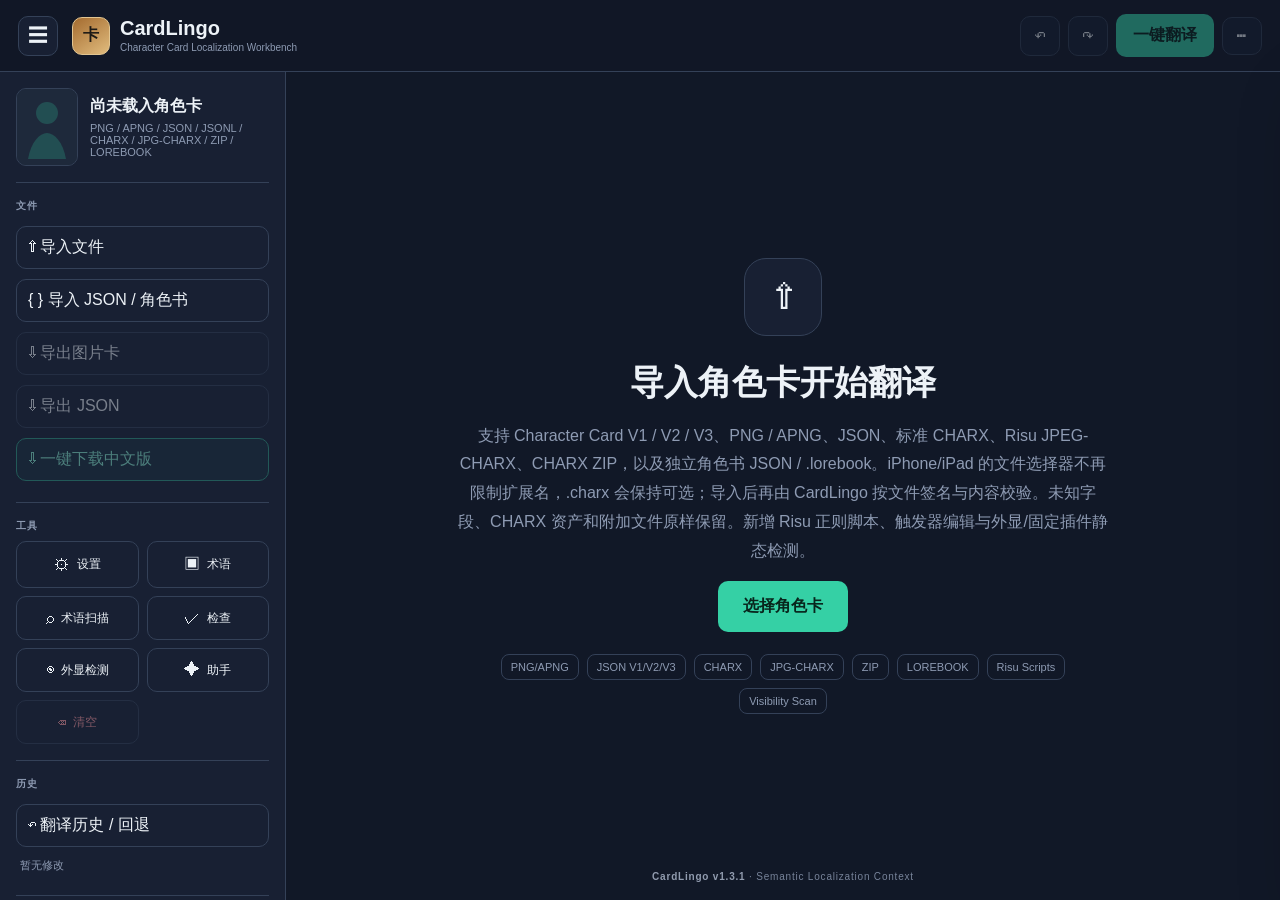
==== commit b5fc9162: "Add files via upload" ====
--- a/index.html
+++ b/index.html
@@ -6,7 +6,7 @@
   <meta http-equiv="Cache-Control" content="no-cache, no-store, must-revalidate" />
   <meta http-equiv="Pragma" content="no-cache" />
   <meta name="theme-color" content="#111827" />
-  <title>CardLingo · 角色卡翻译器 v1.3.0</title>
+  <title>CardLingo · 角色卡翻译器 v1.3.1</title>
   <style>
 :root{
   --bg:#111827;--panel:#182033;--panel2:#1e293b;--panel3:#222d42;--line:#344158;--text:#edf2f7;--muted:#8e9bb3;--accent:#35d0a5;--accent2:#2ba986;--danger:#ef6b73;--shadow:0 20px 60px rgba(0,0,0,.24);--top:72px;--side:286px
@@ -150,7 +150,7 @@
 </style>
 
 <script>
-window.CARDLINGO_BUILD="1.2.2-openrouter-model-center";
+window.CARDLINGO_BUILD="1.3.1-semantic-localization-context";
 console.info("CardLingo build:", window.CARDLINGO_BUILD);
 </script>
 </head>
@@ -163,7 +163,7 @@
         <div class="brand-icon">卡</div>
         <div>
           <div class="brand-name">CardLingo</div>
-          <div class="brand-sub">Character Card Translator · v1.2.4 · PROVIDER AUTH & LIVE PRICING</div>
+          <div class="brand-sub">Character Card Localization Workbench</div>
         </div>
       </div>
       <div class="topbar-actions">
@@ -241,7 +241,7 @@
           <button id="welcomeImportBtn" class="primary-btn large">选择角色卡</button>
           <div class="welcome-tags"><span>PNG/APNG</span><span>JSON V1/V2/V3</span><span>CHARX</span><span>JPG-CHARX</span><span>ZIP</span><span>LOREBOOK</span><span>Risu Scripts</span><span>Visibility Scan</span></div>
         </div>
-        <footer id="appVersionFooter" class="app-version-footer home-version" aria-label="CardLingo 版本"><b>CardLingo v1.3.0</b> · Runtime Architecture Refactor</footer>
+        <footer id="appVersionFooter" class="app-version-footer home-version" aria-label="CardLingo 版本"><b>CardLingo v1.3.1</b> · Semantic Localization Context</footer>
       </section>
 
       <section id="editor" class="editor hidden">
@@ -333,7 +333,7 @@
         </div>
 
         <div id="detectView" class="view">
-          <div class="info-tip" style="margin-bottom:10px"><b>v1.2.5：</b>项目理解会按置信度自动选择：≥95% 自动勾选；90–94% 进入待复核；低于 90% 默认不勾选。人工确认/排除会覆盖内置判断，翻译后仍会重新验收残留源语言。</div>
+          <div class="info-tip" style="margin-bottom:10px"><b>智能选择：</b>项目理解会按置信度自动选择：≥95% 自动勾选；90–94% 进入待复核；低于 90% 默认不勾选。人工确认/排除会覆盖内置判断，翻译后仍会重新验收残留源语言。</div>
           <div class="visibility-explain"><b>模型只负责翻译允许修改的片段。</b> 结构占位符、变量、正则、代码、Prompt 骨架继续锁定；模型会同时收到只读上下文和语义角色，因此不再面对没有上下文的孤立单词。</div>
           <div class="visibility-toolbar"><button id="runVisibilityScanBtn" class="primary-btn">重新建立项目理解</button><button id="exportVisibilityReportBtn" class="soft-btn">导出检测报告</button></div>
           <div id="visibilitySummary" class="visibility-summary"></div>
@@ -421,7 +421,7 @@
               <div class="api-grid">
                 <label class="form-field"><span>目标语言</span><select id="targetLang"><option value="zh-CN">简体中文</option><option value="zh-TW">繁体中文</option><option value="en">English</option><option value="ja">日本語</option></select></label>
                 <label class="form-field"><span>源语言</span><select id="sourceLang"><option value="auto">自动识别</option><option value="en">English</option><option value="ja">日本語</option><option value="zh">中文</option><option value="ko">한국어</option></select><small>每个翻译按钮旁的 ⋯ 仍可单独选择 EN / KO。</small></label>
-                <label class="form-field full"><span>翻译风格</span><select id="translationStyle"><option value="novel" selected>小说化 · 生动自然（推荐）</option><option value="natural">自然本地化</option><option value="faithful">准确忠实</option></select><small>系统提示词、后历史指令等规则字段可继续自动转入精准翻译。</small></label>
+                <label class="form-field full"><span>翻译风格</span><select id="translationStyle"><option value="novel" selected>小说化 · 生动自然（推荐）</option><option value="natural">自然本地化</option><option value="faithful">准确忠实</option></select><small>小说/自然模式会读取只读段落语境后重组中文；系统提示词、后历史指令等规则字段仍自动转入精准翻译。</small></label>
                 <div class="settings-checks full">
                   <label class="check-row"><input id="smartRuleTranslation" type="checkbox" checked /> 规则字段自动精准翻译</label>
                   <label class="check-row"><input id="translateNames" type="checkbox" /> 一键翻译包含姓名</label>
@@ -1386,9 +1386,26 @@
   }
   return out;
 }
+function buildReadOnlyTranslationContext(fullText,focusText,context,maxChars=1800){
+  if(!['narrative','lore'].includes(context))return'';
+  const src=String(fullText||''),focus=String(focusText||'');if(!src.trim()||!focus.trim())return'';
+  let idx=src.indexOf(focus);if(idx<0)idx=0;
+  const side=Math.max(350,Math.floor((maxChars-focus.length)/2)),start=Math.max(0,idx-side),end=Math.min(src.length,idx+focus.length+side);
+  let excerpt=src.slice(start,end);
+  // 只读上下文用于恢复段落语义；结构内容仅做占位，不让模型误改或复述。
+  excerpt=excerpt
+    .replace(/```[\s\S]*?```/g,'⟦LOCKED_CODE⟧')
+    .replace(/<script\b[\s\S]*?<\/script>/gi,'⟦LOCKED_SCRIPT⟧')
+    .replace(/<style\b[\s\S]*?<\/style>/gi,'⟦LOCKED_STYLE⟧')
+    .replace(/\{\{[\s\S]*?\}\}/g,'⟦LOCKED_TEMPLATE⟧')
+    .replace(/\$\{[\s\S]*?\}/g,'⟦LOCKED_TEMPLATE⟧')
+    .replace(/<%[\s\S]*?%>/g,'⟦LOCKED_TEMPLATE⟧')
+    .replace(/https?:\/\/[^\s<>'"`]+/gi,'⟦LOCKED_URL⟧');
+  if(start>0)excerpt='…'+excerpt;if(end<src.length)excerpt+='…';return excerpt;
+}
 function prepareSafeDocument(text,context,docId,maxUnitChars=3500,sourceLangs={en:true,ko:true},localizationPacket=null){
-  const parts=[],units=[];let seq=0;
-  const segments=splitProtectedSegments(text);
+  const parts=[],units=[];let seq=0;const fullText=String(text||'');
+  const segments=splitProtectedSegments(fullText);
   for(let si=0;si<segments.length;si++){
     const seg=segments[si];
     if(seg.kind==='keep'){parts.push({kind:'keep',text:seg.text});continue}
@@ -1396,14 +1413,14 @@
     for(const scopedSeg of scoped){
       if(scopedSeg.kind==='keep'){parts.push({kind:'keep',text:scopedSeg.text});continue}
       for(const chunk of splitNaturalChunks(scopedSeg.text,maxUnitChars)){
-        if(!chunk){continue}
-        const m=chunk.match(/^(\s*)([\s\S]*?)(\s*)$/),lead=m?m[1]:'',core=m?m[2]:chunk,tail=m?m[3]:'';
+        if(!chunk)continue;
+        const mm=chunk.match(/^(\s*)([\s\S]*?)(\s*)$/),lead=mm?mm[1]:'',core=mm?mm[2]:chunk,tail=mm?mm[3]:'';
         if(lead)parts.push({kind:'keep',text:lead});
         if(core){
-          if(!containsSelectedSourceLanguage(core,sourceLangs)){parts.push({kind:'keep',text:core})}
+          if(!containsSelectedSourceLanguage(core,sourceLangs))parts.push({kind:'keep',text:core});
           else{
-            const id=`${docId}_${seq++}`;
-            const unit={id,context,text:core,protectedBefore:parts.length>0&&parts[parts.length-1].kind==='keep',localizationPacket:localizationPacket?clone(localizationPacket):null};
+            const id=`${docId}_${seq++}`,semanticContext=buildReadOnlyTranslationContext(fullText,core,context);
+            const unit={id,context,text:core,semanticContext,protectedBefore:parts.length>0&&parts[parts.length-1].kind==='keep',localizationPacket:localizationPacket?clone(localizationPacket):null};
             units.push(unit);parts.push({kind:'unit',id});
           }
         }
@@ -1422,7 +1439,7 @@
 function escapeRegExp(s){return s.replace(/[.*+?^${}()|[\]\\]/g,'\\$&')}
 function glossaryPrompt(){const merged=new Map();for(const x of state.consistencyMemory||[]){if(x.source?.trim()&&x.target?.trim())merged.set(x.source.trim().toLowerCase(),x)}for(const x of state.glossary||[]){if(x.source?.trim()&&x.target?.trim())merged.set(x.source.trim().toLowerCase(),x)}const valid=[...merged.values()];if(!valid.length)return'';return'\n术语与一致性记忆（必须优先、全程保持同一译法）：\n'+valid.map(x=>`- ${x.source} => ${x.target}${x.note?`（${x.note}）`:''}`).join('\n')}
 function translationContextFor(path,label=''){const key=pathKey(path),last=String(path?.[path.length-1]??'');if(['name','tags','keys','secondary_keys'].includes(last))return'term';if($('#smartRuleTranslation')?.checked&&(key.includes('system_prompt')||key.includes('post_history_instructions')||/系统提示词|后历史指令|SYSTEM PROMPT|POST HISTORY/i.test(label)))return'rules';if(key.includes('character_book'))return'lore';return'narrative'}
-function stylePrompt(style){if(style==='faithful')return`采用“准确忠实”翻译：优先精确传达原意、事实、语气与信息层级。中文必须自然通顺，但不要主动文学化、扩写或改写人物表达。`;if(style==='natural')return`采用“自然本地化”翻译：不要逐词直译。先理解语义、人物关系与语气，再用自然、地道、符合中文阅读习惯的表达重写句式。避免英文语序、翻译腔和说明书腔，但不得新增设定或删减信息。`;return`采用“小说化”翻译：把叙事、人物描写、动作、神态、心理、环境与对白翻成像原本就用中文创作的角色卡或小说。不要逐词直译，也不要保留生硬英文语序。允许在不改变事实、信息量、人物关系与情绪强度的前提下调整语序、断句、措辞和衔接，使文字更有画面感、节奏感和人物感。对白必须像真人说话，并贴合人物身份、年龄、性格与关系；俚语、讽刺、暧昧、粗俗、冷淡、傲慢、幽默等语气要用中文等效表达完整保留。禁止凭空扩写剧情、增加设定或替角色添加原文没有的心理活动。`}
+function stylePrompt(style){if(style==='faithful')return`采用“准确忠实”翻译：准确传达原意、事实、语气和信息层级，但忠实的是含义，不是源语言句法。中文必须自然通顺；允许为中文语法调整语序、主语和连接方式，但不要主动文学化、扩写或改变人物表达。`;if(style==='natural')return`采用“自然本地化”翻译：先完整理解一句/一段在场景中的意思，再用母语中文重新组织。禁止逐词对位、照搬英文/韩文语序、机械保留代词和连接词。优先使用中文自然的短句、承接、省略和语气；只有信息与语气需要忠实，句型不需要忠实。译完后在心里检查一次：如果像“翻译出来的中文”，就在不增删事实的前提下再改成中国读者自然会写/会说的表达。`;return`采用“小说化 · 母语重写”翻译：目标不是让中文看得懂，而是让它像原本就由中文作者写成。先理解整段的场景、人物关系、动作因果、情绪和潜台词，再重新组织中文句子；不要沿着源语言逐句逐词搬运。允许合并或拆分句子、调换语序、补足中文必要的承接、省略源语言重复代词和僵硬连接词，并用符合人物身份与关系的中文等效表达语气。叙述要有中文小说的节奏和画面感，对白必须像真人在现场说话，而不是字幕或机翻。不得增加原文没有的事实、剧情、心理活动或设定，也不得削弱原有粗口、暧昧、讽刺、冷淡、傲慢、幽默等强度。输出前静默自检：凡是仍带英文/韩文语序、抽象名词堆叠、过度“其/该/进行/对于/从而/这使得”或说明书腔的句子，在保持信息不变的前提下再改写一遍。`}
 function translationInstruction(context='mixed'){const target={"zh-CN":'简体中文',"zh-TW":'繁体中文',en:'英文',ja:'日文'}[$('#targetLang').value]||$('#targetLang').value,style=$('#translationStyle')?.value||'novel',extra=$('#extraPrompt').value.trim();let contextRule='';if(context==='rules')contextRule=`当前内容属于系统提示词、规则或指令。无论选择何种风格，都以“精准、不歧义、不改变约束强度”为最高优先级；保留 MUST/禁止/必须/仅限/优先级等逻辑关系，不做文学润色。`;else if(context==='lore')contextRule=`当前内容属于角色书/世界书。用自然清晰、有可读性的中文表达设定与世界观；可以消除翻译腔，但不得补写世界观事实。若正文中包含规则、触发条件、优先级或程序性指令，必须按规则文本精准翻译。`;else if(context==='term')contextRule=`当前内容属于姓名、标签、关键词或短术语。保持简洁、稳定、可检索，不要扩写成句子。`;else if(context==='ui')contextRule=`当前内容属于聊天框外显、固定插件界面、按钮、状态栏、提示、菜单或显示文本。采用自然、简洁、一致的界面本地化表达；不要小说化，不要扩写，不要改变占位符、变量、结构、条件或功能语义。`;else if(context==='language_dependency')contextRule=`当前内容属于“外显生成语言约束”。不要忠实保留“用韩文/英文等源语言输出”的要求，而要把这条约束本地化到当前目标语言：凡是要求 narration / field value / text / reply / output 使用某种源语言的地方，都改为要求使用${target}。其他格式、字段名、约束强度与程序逻辑必须保持不变。`;else if(context==='mixed')contextRule=`输入数组中的每一项都带有 context：narrative=叙事/对白，rules=规则/指令，lore=角色书设定，term=名称/标签，ui=界面/外显文案，language_dependency=外显生成语言约束。必须按各自 context 分别处理；rules、ui 与 language_dependency 都不得小说化。`;else contextRule=`当前内容属于角色卡叙事、人物描写或对白。`;return`你是专业的角色卡、角色书与 RP 文本本地化译者。把输入翻译成${target}。\n\n${stylePrompt(style)}\n${contextRule}\n\n通用硬性规则：\n1. 忠实保留原意、人物设定、事实、关系、情绪强度与细节，不擅自新增、删减、弱化或道德化。\n2. 保持原文 Markdown、标题、列表、段落、换行和对白结构；除非中文自然表达确有必要，不随意重排结构。\n3. 成人、暴力、粗口、暧昧、黑色幽默等原有表达强度按原文保留。\n4. 模板变量、代码、正则、URL、HTML 标签及用户指定保护内容已由浏览器侧完全剔除，不会出现在输入中；不要猜测、补写、解释或自行插入任何缺失的保护内容。\n5. 每个输入片段只翻译它实际包含的文字；即使片段位于受保护内容前后，也不要补全被隔开的内容。\n6. 专有名词优先遵循术语表；术语表未指定时，同一译名必须前后一致。\n7. 只输出翻译结果，不解释翻译过程，不添加前言、免责声明、总结或注释。${glossaryPrompt()}${extra?`\n额外要求：${extra}`:''}`}
 function getSettings(){return{provider:$('#apiProvider')?.value||'custom',key:$('#apiKey').value.trim(),base:$('#baseUrl').value.trim().replace(/\/+$/,''),model:$('#modelName').value.trim(),protocol:$$('input[name="protocol"]').find(x=>x.checked)?.value||'chat',temp:Number($('#temperature').value)||0,timeout:(Number($('#timeoutSec').value)||120)*1000,nonThinking:$('#nonThinking').checked,adaptiveRuntime:$('#adaptiveRuntime')?.checked!==false,maxRetries:Math.max(0,Math.min(8,Number($('#maxRetries')?.value)||4)),retryMaxWaitMs:Math.max(5000,Math.min(120000,(Number($('#retryMaxWaitSec')?.value)||30)*1000))}}
 const API_PROVIDER_PRESETS={
@@ -1621,8 +1638,13 @@
 async function apiCall(prompt,signal){return runtimeExecute(prompt,signal)}
 function stripFence(t){return String(t).trim().replace(/^```(?:json|text)?\s*/i,'').replace(/\s*```$/,'').trim()}
 function chunkUnits(units,maxChars){
-  const out=[];let cur=[],n=0;
-  for(const u of units){const ctx=String(u.localizationPacket?.readOnlyContext||'');const c=String(u.text||'').length+120+Math.min(520,ctx.length);if(cur.length&&n+c>maxChars){out.push(cur);cur=[];n=0}cur.push(u);n+=c}
+  const out=[];let cur=[],n=0,curContext='';
+  for(const u of units){
+    const locCtx=String(u.localizationPacket?.readOnlyContext||''),semCtx=String(u.semanticContext||''),c=String(u.text||'').length+140+Math.min(850,locCtx.length)+Math.min(900,semCtx.length),kind=u.context||'narrative';
+    // 叙事/对白不要和规则、术语、UI 混在同一个模型请求里；混批会让模型趋向最保守的直译策略。
+    if(cur.length&&((curContext!==kind)||n+c>maxChars)){out.push(cur);cur=[];n=0;curContext=''}
+    if(!cur.length)curContext=kind;cur.push(u);n+=c
+  }
   if(cur.length)out.push(cur);return out;
 }
 function escapeRegExpText(s){return String(s).replace(/[.*+?^${}()|[\]\\]/g,'\\$&')}
@@ -1641,9 +1663,9 @@
 }
 function translationMarkerContract(units){return units.map(u=>`<<<CARDLINGO_ITEM:${u.id}>>>\n翻译后的 text\n<<<CARDLINGO_END:${u.id}>>>`).join('\n')}
 async function requestTranslationMarkerBatch(units,signal,sourceLangs,strict=false){
-  const payload=units.map(u=>({id:u.id,context:u.context,text:u.text,localization:u.localizationPacket?{semanticRole:u.localizationPacket.semanticRole,semanticLabel:u.localizationPacket.semanticLabel,confidence:u.localizationPacket.confidence,origin:u.localizationPacket.origin,readOnlyContext:u.localizationPacket.readOnlyContext,lockPolicy:u.localizationPacket.lockPolicy}:undefined,boundary:{protectedBefore:!!u.protectedBefore,protectedAfter:!!u.protectedAfter}}));
-  const scope=translationLanguageScopeLabel(sourceLangs),contract=translationMarkerContract(units);
-  const prompt=`${translationInstruction('mixed')}\n\n本次源语言范围：${scope}。浏览器已经把未勾选语言与其他非目标脚本隔离，输入中只会留下本次允许翻译的英文/韩文文字及必要标点。不得翻译、猜测或补写被隔离的其他语言。\n你收到的是已经在浏览器中做过“安全切片”的文本片段。原文中的模板变量、代码、正则、URL、HTML 与自定义保护词不会发送给你。boundary 只表示该片段前后是否紧邻被保护内容；禁止猜测或补写这些被保护内容。若某项带 localization，它是 CardLingo 的项目级理解：readOnlyContext 仅供理解语义和用途，绝对禁止翻译或返回上下文中的其他内容；只能修改该项 text。semanticRole 用于决定界面文案、生成语言约束、默认值或提示的本地化方式。\n\n${strict?'这是格式恢复请求。上一次返回格式不可解析。':''}输出协议非常重要：不要返回 JSON，不要 Markdown，不要代码围栏，不要解释。必须为每个 id 原样输出一组开始/结束标记，翻译结果只能放在标记中间；一项不少，不得改 id。\n格式示例：\n${contract}\n\n输入数据：${JSON.stringify(payload)}`;
+  const payload=units.map(u=>({id:u.id,context:u.context,text:u.text,semanticContext:u.semanticContext||undefined,localization:u.localizationPacket?{semanticRole:u.localizationPacket.semanticRole,semanticLabel:u.localizationPacket.semanticLabel,confidence:u.localizationPacket.confidence,origin:u.localizationPacket.origin,readOnlyContext:u.localizationPacket.readOnlyContext,lockPolicy:u.localizationPacket.lockPolicy}:undefined,boundary:{protectedBefore:!!u.protectedBefore,protectedAfter:!!u.protectedAfter}}));
+  const scope=translationLanguageScopeLabel(sourceLangs),contract=translationMarkerContract(units),contexts=[...new Set(units.map(u=>u.context||'narrative'))],instructionContext=contexts.length===1?contexts[0]:'mixed';
+  const prompt=`${translationInstruction(instructionContext)}\n\n本次源语言范围：${scope}。浏览器已经把未勾选语言与其他非目标脚本隔离，输入中只会留下本次允许翻译的英文/韩文文字及必要标点。不得翻译、猜测或补写被隔离的其他语言。\n你收到的是已经在浏览器中做过“安全切片”的文本片段。原文中的模板变量、代码、正则、URL、HTML 与自定义保护词不会发送给你。boundary 只表示该片段前后是否紧邻被保护内容；禁止猜测或补写这些被保护内容。若某项带 semanticContext，它是当前字段/段落的只读语境，仅用来理解前后关系、人物语气、指代和句子节奏；不得翻译、复述或输出 semanticContext，只返回 text 的译文。若某项带 localization，它是 CardLingo 的项目级理解：readOnlyContext 同样只供理解语义和用途，绝对禁止翻译或返回上下文中的其他内容；只能修改该项 text。semanticRole 用于决定界面文案、生成语言约束、默认值或提示的本地化方式。对于 narrative / lore，必须先结合只读语境理解整段，再以母语中文重组 text；不要因为输出标记协议而退化成逐句逐词对应。\n\n${strict?'这是格式恢复请求。上一次返回格式不可解析。':''}输出协议非常重要：不要返回 JSON，不要 Markdown，不要代码围栏，不要解释。必须为每个 id 原样输出一组开始/结束标记，翻译结果只能放在标记中间；一项不少，不得改 id。\n格式示例：\n${contract}\n\n输入数据：${JSON.stringify(payload)}`;
   const raw=await apiCall(prompt,signal);return{raw,map:parseTranslationBatchResponse(raw,units)};
 }
 async function translateSafeUnitBatch(units,signal,sourceLangs={en:true,ko:true}){
@@ -1660,8 +1682,8 @@
 }
 async function translatePreparedDocuments(items,signal,onProgress,sourceLangs={en:true,ko:true}){
   sourceLangs=normalizeTranslationLanguagePrefs(sourceLangs);
-  const maxBatch=Math.max(1400,Number($('#batchChars').value)||12000),unitMax=Math.min(4200,Math.max(1600,Math.floor(maxBatch*.42)));
-  const docs=items.map((x,i)=>({item:x,doc:prepareSafeDocument(x.text,x.context||translationContextFor(x.path,x.label),`d${i}`,unitMax,sourceLangs,x.localizationPacket||null)}));
+  const maxBatch=Math.max(1400,Number($('#batchChars').value)||12000);
+  const docs=items.map((x,i)=>{const ctx=x.context||translationContextFor(x.path,x.label),unitMax=['narrative','lore'].includes(ctx)?Math.min(6200,Math.max(2600,Math.floor(maxBatch*.62))):Math.min(4200,Math.max(1600,Math.floor(maxBatch*.42)));return{item:x,doc:prepareSafeDocument(x.text,ctx,`d${i}`,unitMax,sourceLangs,x.localizationPacket||null)}});
   const allUnits=docs.flatMap(d=>d.doc.units);if(!allUnits.length){for(const d of docs)d.item.result=d.item.text;return}
   const batches=chunkUnits(allUnits,maxBatch),resultMap=new Map(),completed=new Set();let next=0,done=0,fatal=null;
   RuntimeCore.resetJob(batches.length);
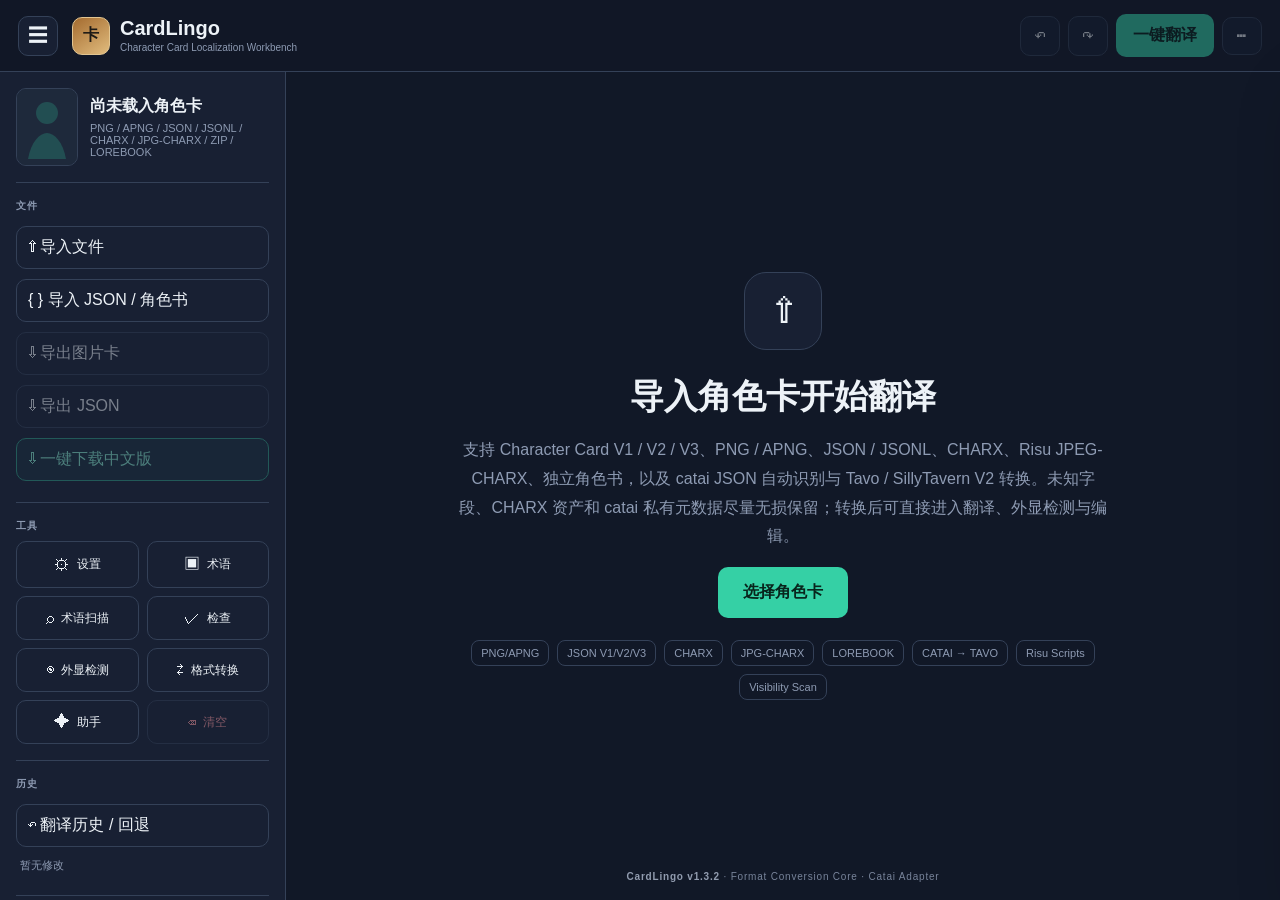
==== commit dd168648: "Add files via upload" ====
--- a/index.html
+++ b/index.html
@@ -6,7 +6,7 @@
   <meta http-equiv="Cache-Control" content="no-cache, no-store, must-revalidate" />
   <meta http-equiv="Pragma" content="no-cache" />
   <meta name="theme-color" content="#111827" />
-  <title>CardLingo · 角色卡翻译器 v1.3.1</title>
+  <title>CardLingo · 角色卡翻译器 v1.3.2</title>
   <style>
 :root{
   --bg:#111827;--panel:#182033;--panel2:#1e293b;--panel3:#222d42;--line:#344158;--text:#edf2f7;--muted:#8e9bb3;--accent:#35d0a5;--accent2:#2ba986;--danger:#ef6b73;--shadow:0 20px 60px rgba(0,0,0,.24);--top:72px;--side:286px
@@ -147,10 +147,13 @@
 
 .provider-credential-status{border:1px solid var(--line);border-radius:11px;padding:10px 12px;color:var(--muted);font-size:11px;line-height:1.55;background:rgba(255,255,255,.018)}
 .provider-credential-status.ok{border-color:#2d745f;background:rgba(53,208,165,.06);color:#a6e9d6}.provider-credential-status.warn{border-color:#765f34;background:rgba(255,211,138,.06);color:#e4cf9f}.provider-credential-status.error{border-color:#7a3e46;background:rgba(239,107,115,.07);color:#ffb0b6}
+
+/* ===== v1.3.2 Format Conversion Core ===== */
+.format-convert-grid{display:grid;grid-template-columns:1fr 1fr;gap:12px}.format-convert-grid .full{grid-column:1/-1}.format-source-card{border:1px solid var(--line);border-radius:12px;padding:14px;background:var(--panel2);display:grid;gap:7px}.format-source-card strong{font-size:15px}.format-source-card small{color:var(--muted);line-height:1.55}.format-badge{display:inline-flex;align-items:center;width:max-content;border:1px solid #2d745f;background:rgba(53,208,165,.07);color:#9cebd4;border-radius:999px;padding:5px 9px;font-size:10px;font-weight:800;letter-spacing:.06em}.format-mode-row{display:grid;grid-template-columns:1fr 1fr;gap:10px}.format-mode-option{border:1px solid var(--line);border-radius:12px;padding:12px;background:var(--panel2);display:flex;gap:9px;align-items:flex-start;cursor:pointer}.format-mode-option input{margin-top:3px;accent-color:var(--accent)}.format-mode-option strong{display:block;font-size:12px}.format-mode-option small{display:block;color:var(--muted);font-size:10px;line-height:1.5;margin-top:3px}.format-report-grid{display:grid;grid-template-columns:repeat(4,1fr);gap:9px}.format-report-stat{border:1px solid var(--line);border-radius:11px;padding:11px;background:var(--panel2)}.format-report-stat b{display:block;font-size:19px;color:var(--text)}.format-report-stat span{display:block;color:var(--muted);font-size:9px;margin-top:3px}.format-compat-list{display:grid;gap:7px;margin-top:10px}.format-compat-item{border:1px solid var(--line);border-radius:10px;padding:9px 11px;font-size:11px;line-height:1.55;display:flex;gap:9px}.format-compat-item.ok{border-color:#2d745f;background:rgba(53,208,165,.05)}.format-compat-item.warn{border-color:#765f34;background:rgba(255,211,138,.05)}.format-compat-item .mark{font-weight:900;flex:none}.format-integrity{border:1px solid var(--line);border-radius:11px;padding:10px 12px;font-size:11px;line-height:1.65}.format-integrity.ok{border-color:#2d745f;color:#a6e9d6;background:rgba(53,208,165,.05)}.format-integrity.warn{border-color:#765f34;color:#e4cf9f;background:rgba(255,211,138,.05)}.format-actions{display:flex;justify-content:flex-end;gap:8px;flex-wrap:wrap;margin-top:14px}@media(max-width:720px){.format-convert-grid,.format-mode-row{grid-template-columns:1fr}.format-report-grid{grid-template-columns:1fr 1fr}.format-convert-grid .full{grid-column:auto}.format-actions>*{flex:1}.format-actions .primary-btn{min-width:100%}}
 </style>
 
 <script>
-window.CARDLINGO_BUILD="1.3.1-semantic-localization-context";
+window.CARDLINGO_BUILD="1.3.2-format-conversion-core-catai-adapter";
 console.info("CardLingo build:", window.CARDLINGO_BUILD);
 </script>
 </head>
@@ -203,6 +206,7 @@
           <button id="termScanBtn" class="tool-btn" title="自动扫描专有名词">⌕<span>术语扫描</span><b id="consistencyBadge" class="badge hidden">0</b></button>
           <button id="integrityBtn" class="tool-btn" title="翻译完整性检查">✓<span>检查</span><b id="integrityBadge" class="badge hidden">0</b></button>
           <button id="visibilityBtn" class="tool-btn" title="检测聊天外显、固定界面与插件">◉<span>外显检测</span><b id="visibilityBadge" class="badge hidden">0</b></button>
+          <button id="formatConvertBtn" class="tool-btn" title="角色卡格式转换">⇄<span>格式转换</span></button>
           <button id="assistantBtn" class="tool-btn" title="AI 助手">✦<span>助手</span></button>
           <button id="clearCardBtn" class="tool-btn danger" title="清空角色卡" disabled>⌫<span>清空</span></button>
         </div>
@@ -237,11 +241,11 @@
         <div class="welcome-inner">
           <div class="welcome-icon">⇧</div>
           <h1>导入角色卡开始翻译</h1>
-          <p>支持 Character Card V1 / V2 / V3、PNG / APNG、JSON、标准 CHARX、Risu JPEG-CHARX、CHARX ZIP，以及独立角色书 JSON / .lorebook。iPhone/iPad 的文件选择器不再限制扩展名，.charx 会保持可选；导入后再由 CardLingo 按文件签名与内容校验。未知字段、CHARX 资产和附加文件原样保留。新增 Risu 正则脚本、触发器编辑与外显/固定插件静态检测。</p>
+          <p>支持 Character Card V1 / V2 / V3、PNG / APNG、JSON / JSONL、CHARX、Risu JPEG-CHARX、独立角色书，以及 catai JSON 自动识别与 Tavo / SillyTavern V2 转换。未知字段、CHARX 资产和 catai 私有元数据尽量无损保留；转换后可直接进入翻译、外显检测与编辑。</p>
           <button id="welcomeImportBtn" class="primary-btn large">选择角色卡</button>
-          <div class="welcome-tags"><span>PNG/APNG</span><span>JSON V1/V2/V3</span><span>CHARX</span><span>JPG-CHARX</span><span>ZIP</span><span>LOREBOOK</span><span>Risu Scripts</span><span>Visibility Scan</span></div>
+          <div class="welcome-tags"><span>PNG/APNG</span><span>JSON V1/V2/V3</span><span>CHARX</span><span>JPG-CHARX</span><span>LOREBOOK</span><span>CATAI → TAVO</span><span>Risu Scripts</span><span>Visibility Scan</span></div>
         </div>
-        <footer id="appVersionFooter" class="app-version-footer home-version" aria-label="CardLingo 版本"><b>CardLingo v1.3.1</b> · Semantic Localization Context</footer>
+        <footer id="appVersionFooter" class="app-version-footer home-version" aria-label="CardLingo 版本"><b>CardLingo v1.3.2</b> · Format Conversion Core · Catai Adapter</footer>
       </section>
 
       <section id="editor" class="editor hidden">
@@ -522,6 +526,35 @@
       </div>
     </dialog>
 
+    <dialog id="formatConvertDialog" class="dialog">
+      <div class="dialog-card extra-wide">
+        <div class="dialog-head"><div><h2>格式转换中心</h2><p>Format Conversion Core 会先识别源格式，再进行字段映射、兼容保留与结构验收。当前内置 catai → Tavo / SillyTavern V2 Adapter。</p></div><button id="closeFormatConvert" class="icon-btn">×</button></div>
+        <div class="dialog-body">
+          <div id="formatConvertUnavailable" class="info-tip hidden">当前载入文件不是可重新转换的 catai 源卡。你仍可直接导入 catai JSON，CardLingo 会自动识别。</div>
+          <div id="formatConvertContent">
+            <div class="format-convert-grid">
+              <div class="format-source-card"><span class="format-badge">SOURCE</span><strong id="formatSourceName">catai JSON</strong><small id="formatSourceDetail">等待源卡</small></div>
+              <div class="format-source-card"><span class="format-badge">TARGET</span><strong>Tavo / SillyTavern V2</strong><small>输出 chara_card_v2 · spec_version 2.0，可继续在 CardLingo 内编辑和翻译。</small></div>
+              <div class="full">
+                <div class="section-label">开场白处理</div>
+                <div class="format-mode-row">
+                  <label class="format-mode-option"><input type="radio" name="cataiFirstMesMode" value="html" checked><div><strong>保留 HTML</strong><small>保留 catai description 中的网页结构，作为 first_mes 写入。</small></div></label>
+                  <label class="format-mode-option"><input type="radio" name="cataiFirstMesMode" value="text"><div><strong>转换为纯文本</strong><small>删除 style / script / template 等不可见结构，只保留用户可读文本。</small></div></label>
+                </div>
+              </div>
+              <div class="full">
+                <div class="section-label">转换预览</div>
+                <div id="formatReportGrid" class="format-report-grid"></div>
+                <div id="formatIntegrity" class="format-integrity"></div>
+                <div id="formatCompatList" class="format-compat-list"></div>
+              </div>
+            </div>
+            <div class="format-actions"><button id="exportConvertedCataiBtn" class="soft-btn">直接导出 V2 JSON</button><button id="reconvertCataiBtn" class="primary-btn">转换并打开编辑器</button></div>
+          </div>
+        </div>
+      </div>
+    </dialog>
+
     <dialog id="translationLanguageDialog" class="dialog">
       <div class="dialog-card">
         <div class="dialog-head"><div><h2>翻译语言范围</h2><p id="translationLanguageDialogLabel">为这个翻译按钮单独选择要处理的源语言。</p></div><button id="closeTranslationLanguage" class="icon-btn">×</button></div>
@@ -568,7 +601,7 @@
   <script>
 'use strict';
 const $=s=>document.querySelector(s), $$=s=>[...document.querySelectorAll(s)];
-const state={file:null,fileType:null,sourceExt:null,containerKind:'card',originalBytes:null,originalCard:null,originalContainer:null,card:null,pngMetaKey:null,charxZip:null,charxPrefix:null,charxEntryCount:0,charxCardPath:'card.json',risumModules:[],risumErrors:[],lorebookAdapter:null,jsonlAdapter:null,view:'character',history:[],redo:[],fieldHistory:new Map(),glossary:[],consistencyMemory:[],termCandidates:[],usage:{requests:0,prompt:0,completion:0,hit:0,miss:0,total:0,cost:0,costUsd:0,pricedRequests:0,pricedRequestsUsd:0,lastModel:''},integrity:null,visibility:{findings:[],targets:[],scannedAt:0,resources:[]},visibilitySelected:{},localizationKnowledge:{version:1,overrides:{}},localizationAcceptance:null,visibilityFilter:'all',projectId:null,pendingQueue:null,autosaveTimer:null,abortController:null,isTranslating:false,assistantPatches:null,translateLangPrefs:{},translateLangDefault:{en:true,ko:true},translationLangDialogKey:null,translationLangDialogLabel:'',runtimeJob:null};
+const state={file:null,fileType:null,sourceExt:null,containerKind:'card',originalBytes:null,originalCard:null,originalContainer:null,card:null,pngMetaKey:null,charxZip:null,charxPrefix:null,charxEntryCount:0,charxCardPath:'card.json',risumModules:[],risumErrors:[],lorebookAdapter:null,jsonlAdapter:null,formatConversion:null,view:'character',history:[],redo:[],fieldHistory:new Map(),glossary:[],consistencyMemory:[],termCandidates:[],usage:{requests:0,prompt:0,completion:0,hit:0,miss:0,total:0,cost:0,costUsd:0,pricedRequests:0,pricedRequestsUsd:0,lastModel:''},integrity:null,visibility:{findings:[],targets:[],scannedAt:0,resources:[]},visibilitySelected:{},localizationKnowledge:{version:1,overrides:{}},localizationAcceptance:null,visibilityFilter:'all',projectId:null,pendingQueue:null,autosaveTimer:null,abortController:null,isTranslating:false,assistantPatches:null,translateLangPrefs:{},translateLangDefault:{en:true,ko:true},translationLangDialogKey:null,translationLangDialogLabel:'',runtimeJob:null};
 const MODEL_PRICING_CNY={
   'deepseek-v4-flash':{label:'DeepSeek V4 Flash',inputHit:0.02,inputMiss:1,output:2,updated:'2026-08-15'},
   'deepseek-v4-pro':{label:'DeepSeek V4 Pro',inputHit:0.025,inputMiss:3,output:6,updated:'2026-08-15'}
@@ -881,7 +914,7 @@
 function fileExt(name){const m=String(name||'').toLowerCase().match(/\.([^.]+)$/);return m?m[1]:''}
 function safeBaseName(name){return(name||'character').replace(/\.charx\.zip$/i,'').replace(/\.(png|apng|jsonl?|charx|zip|jpe?g|lorebook)$/i,'')}
 function formatLabel(){
-  const map={png:'PNG Card',apng:'APNG Card',json:'JSON Card',jsonl:'JSONL',charx:'CHARX',charxzip:'CHARX ZIP',charxjpeg:'JPEG-CHARX',lorebook:'Standalone Lorebook'};
+  const map={png:'PNG Card',apng:'APNG Card',json:'JSON Card',jsonl:'JSONL',charx:'CHARX',charxzip:'CHARX ZIP',charxjpeg:'JPEG-CHARX',lorebook:'Standalone Lorebook',catai:'catai → Tavo V2'};
   return map[state.fileType]||String(state.fileType||'').toUpperCase()||'UNKNOWN';
 }
 function pathExists(obj,path){let o=obj;for(const k of path){if(o==null||!(k in Object(o)))return false;o=o[k]}return true}
@@ -1082,7 +1115,119 @@
   }
   return clone(b);
 }
+/* ===== Format Conversion Core · Catai Adapter ===== */
+function looksLikeCatai(obj){
+  if(!obj||typeof obj!=='object'||Array.isArray(obj)||['chara_card_v2','chara_card_v3'].includes(obj.spec))return false;
+  const markers=['world_book','pre_prompt','post_text','summary','builtInCss','regex_replaces','shortcut_commands','suggested_questions','cover_tiny','preset_chats'];
+  const score=markers.reduce((n,k)=>n+(Object.prototype.hasOwnProperty.call(obj,k)?1:0),0);
+  return !!obj.name && score>=3 && (Array.isArray(obj.world_book)||typeof obj.pre_prompt==='string'||typeof obj.post_text==='string');
+}
+function cataiHtmlToText(html){
+  const doc=new DOMParser().parseFromString(String(html||''),'text/html');
+  doc.querySelectorAll('script,style,noscript,template,iframe,object,embed').forEach(x=>x.remove());
+  let t=doc.body?.innerText||doc.body?.textContent||'';
+  return t.replace(/[ \t\u3000]+\n/g,'\n').replace(/\n{3,}/g,'\n\n').trim();
+}
+function cataiStringList(v){
+  if(Array.isArray(v))return v.map(x=>String(x??'').trim()).filter(Boolean);
+  if(v==null)return[];
+  return String(v).split(/[,，\n]/).map(x=>x.trim()).filter(Boolean);
+}
+function cataiPrimaryKeys(w={}){
+  const ko=w.keys;
+  if(Array.isArray(ko))return cataiStringList(ko);
+  if(ko&&typeof ko==='object')return cataiStringList(ko.keys??ko.keywords??ko.primaryKeys??ko.primary_keys);
+  return cataiStringList(w.key??w.keywords);
+}
+function cataiSecondaryKeys(w={}){
+  const ko=w.keys&&typeof w.keys==='object'&&!Array.isArray(w.keys)?w.keys:{};
+  return cataiStringList(w.secondaryKeys??w.secondary_keys??w.keysecondary??ko.secondaryKeys??ko.secondary_keys??ko.keysecondary);
+}
+function cataiEntryPrivateFields(w={}){
+  const mapped=new Set(['entryName','name','comment','content','constant','selective','insertionOrder','insertion_order','enabled','enable','position','depth','probability','useRegex','use_regex','secondaryKeys','secondary_keys','keysecondary']);
+  const extra={};for(const [k,v] of Object.entries(w))if(!mapped.has(k)&&v!==undefined)extra[k]=clone(v);
+  return extra;
+}
+function convertCataiWorldBookEntry(w={},i=0){
+  const privateFields=cataiEntryPrivateFields(w);
+  return{
+    id:Number.isFinite(Number(w.id))?Number(w.id):i,
+    keys:cataiPrimaryKeys(w),
+    secondary_keys:cataiSecondaryKeys(w),
+    comment:String(w.comment??''),
+    content:String(w.content??''),
+    constant:!!w.constant,
+    selective:!!w.selective,
+    insertion_order:Number.parseInt(w.insertionOrder??w.insertion_order,10)||0,
+    enabled:w.enabled!==undefined?!!w.enabled:w.enable!==undefined?!!w.enable:true,
+    position:w.position||'before_char',
+    case_sensitive:!!(w.case_sensitive??w.caseSensitive),
+    extensions:Object.keys(privateFields).length?{catai:privateFields}:{},
+    name:String(w.entryName??w.name??''),
+    priority:Number.isFinite(Number(w.priority))?Number(w.priority):10,
+    depth:Number.parseInt(w.depth,10)||0,
+    probability:Number.isFinite(Number(w.probability))?Number(w.probability):100,
+    use_regex:!!(w.useRegex??w.use_regex)
+  };
+}
+function cataiTopPrivateFields(catai={}){
+  const mapped=new Set(['name','summary','description','pre_prompt','post_text','world_book','tags']);const out={};
+  for(const [k,v] of Object.entries(catai))if(!mapped.has(k)&&v!==undefined)out[k]=clone(v);
+  return out;
+}
+function convertCataiToTavoCard(catai,opts={}){
+  const firstMesMode=opts.firstMesMode==='text'?'text':'html',firstMes=firstMesMode==='text'?cataiHtmlToText(catai.description):String(catai.description??'');
+  const privateMeta=cataiTopPrivateFields(catai),entries=Array.isArray(catai.world_book)?catai.world_book.map(convertCataiWorldBookEntry):[];
+  return{spec:'chara_card_v2',spec_version:'2.0',data:{
+    name:String(catai.name??''),description:String(catai.summary??'').trim(),personality:'',scenario:'',first_mes:firstMes,mes_example:'',
+    creator_notes:'由 CardLingo Format Conversion Core 从 catai 角色卡转换。原始 catai 私有字段保存在 extensions.catai；world_book 已映射为 character_book。',
+    system_prompt:String(catai.pre_prompt??''),post_history_instructions:String(catai.post_text??''),alternate_greetings:[],
+    character_book:{name:'',description:'',scan_depth:4,token_budget:1024,recursive_scanning:false,extensions:{},entries},
+    tags:Array.isArray(catai.tags)?clone(catai.tags):cataiStringList(catai.tags),creator:'',character_version:'',extensions:{catai:privateMeta}
+  }};
+}
+function cataiConversionReport(catai,card,mode='html'){
+  const srcEntries=Array.isArray(catai?.world_book)?catai.world_book:[],dstEntries=card?.data?.character_book?.entries||[];
+  const srcPrimary=srcEntries.reduce((n,e)=>n+cataiPrimaryKeys(e).length,0),dstPrimary=dstEntries.reduce((n,e)=>n+(e.keys?.length||0),0);
+  const srcSecondary=srcEntries.reduce((n,e)=>n+cataiSecondaryKeys(e).length,0),dstSecondary=dstEntries.reduce((n,e)=>n+(e.secondary_keys?.length||0),0);
+  const topPrivate=Object.keys(cataiTopPrivateFields(catai||{})).length,entryPrivate=dstEntries.filter(e=>e.extensions?.catai&&Object.keys(e.extensions.catai).length).length;
+  const html=/<[a-z][\s\S]*>/i.test(String(catai?.description||''));
+  const compat=[];
+  const functional=[['regex_replaces','正则替换'],['builtInCss','内置 CSS'],['shortcut_commands','快捷命令'],['suggested_questions','推荐问题'],['suggested_questions_after_answer','回答后推荐问题'],['cg_book','CG Book'],['bgm','BGM'],['bg_image','背景图'],['bg_mobile','移动背景']];
+  for(const [k,label] of functional)if(catai?.[k]!==undefined)compat.push({kind:'warn',text:`${label}：已无损保存在 extensions.catai，但当前不会自动映射为 Tavo/Risu 的运行时功能。`});
+  compat.unshift({kind:'ok',text:'角色基础字段、System Prompt、Post History、标签与世界书已原生映射。'});
+  if(srcSecondary)compat.unshift({kind:'ok',text:`secondary keys 已直接映射到 character_book.secondary_keys（${srcSecondary} 个）。`});
+  const integrity=srcEntries.length===dstEntries.length&&srcPrimary===dstPrimary&&srcSecondary===dstSecondary;
+  return{mode,sourceEntries:srcEntries.length,targetEntries:dstEntries.length,srcPrimary,dstPrimary,srcSecondary,dstSecondary,topPrivate,entryPrivate,html,integrity,compat};
+}
+function currentCataiSource(){return state.formatConversion?.source==='catai'?state.formatConversion.sourceObject:null}
+function selectedCataiFirstMesMode(){return document.querySelector('input[name="cataiFirstMesMode"]:checked')?.value||state.formatConversion?.firstMesMode||'html'}
+function renderFormatConversionDialog(){
+  const source=currentCataiSource(),available=!!source;$('#formatConvertUnavailable')?.classList.toggle('hidden',available);$('#formatConvertContent')?.classList.toggle('hidden',!available);if(!available)return;
+  const mode=selectedCataiFirstMesMode(),preview=convertCataiToTavoCard(source,{firstMesMode:mode}),r=cataiConversionReport(source,preview,mode);state.formatConversion.report=r;
+  $('#formatSourceName').textContent=source.name||'catai JSON';$('#formatSourceDetail').textContent=`world_book ${r.sourceEntries} 条 · 私有顶层字段 ${r.topPrivate} · ${r.html?'检测到 HTML 开场':'纯文本开场'}`;
+  $('#formatReportGrid').innerHTML=[['世界书',`${r.targetEntries}/${r.sourceEntries}`],['Primary Keys',`${r.dstPrimary}/${r.srcPrimary}`],['Secondary Keys',`${r.dstSecondary}/${r.srcSecondary}`],['私有字段',`${r.topPrivate+r.entryPrivate}`]].map(([a,b])=>`<div class="format-report-stat"><b>${escapeHtml(b)}</b><span>${escapeHtml(a)}</span></div>`).join('');
+  $('#formatIntegrity').className=`format-integrity ${r.integrity?'ok':'warn'}`;$('#formatIntegrity').textContent=r.integrity?'✓ 结构验收通过：世界书条目、Primary Keys 与 Secondary Keys 数量一致。':'⚠ 结构验收需要检查：转换前后关键数量不一致。';
+  $('#formatCompatList').innerHTML=r.compat.map(x=>`<div class="format-compat-item ${x.kind}"><span class="mark">${x.kind==='ok'?'✓':'△'}</span><span>${escapeHtml(x.text)}</span></div>`).join('');
+}
+function openFormatConversionDialog(){
+  const source=currentCataiSource();if(source){const mode=state.formatConversion?.firstMesMode||'html',radio=document.querySelector(`input[name="cataiFirstMesMode"][value="${mode}"]`);if(radio)radio.checked=true}renderFormatConversionDialog();openDialog($('#formatConvertDialog'));closeSidebar();
+}
+function resetAfterFormatConversion(card,mode){
+  state.card=card;state.originalCard=clone(card);state.formatConversion.firstMesMode=mode;state.formatConversion.report=cataiConversionReport(state.formatConversion.sourceObject,card,mode);state.history=[];state.redo=[];state.fieldHistory.clear();state.integrity=null;state.visibility={findings:[],targets:[],scannedAt:0,resources:[]};state.visibilitySelected={};state.localizationKnowledge={version:1,overrides:{}};state.localizationAcceptance=null;state.pendingQueue=null;renderAll();scheduleAutosave('catai 格式重新转换');runVisibilityScan(true).catch(()=>{});
+}
+function reconvertCataiFromDialog(){
+  const source=currentCataiSource();if(!source)return toast('当前没有 catai 源卡');const mode=selectedCataiFirstMesMode();
+  if(state.history.length&&!confirm('重新转换会覆盖当前编辑与翻译历史，继续吗？'))return;
+  const card=convertCataiToTavoCard(source,{firstMesMode:mode});const r=cataiConversionReport(source,card,mode);if(!r.integrity)return toast('转换验收失败：关键结构数量不一致');resetAfterFormatConversion(card,mode);closeDialog($('#formatConvertDialog'));toast(`catai → Tavo V2 转换完成 · 世界书 ${r.targetEntries} 条 · Secondary Keys ${r.dstSecondary}`);
+}
+function exportConvertedCatai(){
+  const source=currentCataiSource();if(!source)return toast('当前没有 catai 源卡');const mode=selectedCataiFirstMesMode(),card=convertCataiToTavoCard(source,{firstMesMode:mode}),r=cataiConversionReport(source,card,mode);if(!r.integrity)return toast('转换验收失败，已阻止导出');
+  downloadBlob(new Blob([JSON.stringify(card,null,2)],{type:'application/json;charset=utf-8'}),`${safeBaseName(state.file?.name||source.name||'character')}-tavo.json`);toast('已导出 Tavo / SillyTavern V2 JSON');
+}
+
 async function parseJsonObject(obj){
+  if(looksLikeCatai(obj)){const source=clone(obj),card=convertCataiToTavoCard(source,{firstMesMode:'html'});state.containerKind='card';state.originalContainer=clone(source);state.card=card;state.fileType='catai';state.formatConversion={source:'catai',sourceObject:source,firstMesMode:'html',report:cataiConversionReport(source,card,'html')};return}
   const lb=adaptStandaloneLorebook(obj);
   if(lb){state.containerKind='lorebook';state.lorebookAdapter=lb.adapter;state.originalContainer=clone(obj);state.card=blankCardWithBook(lb.book.name,lb.book);state.fileType='lorebook';return}
   if(!looksLikeCard(obj))throw new Error('JSON 不是可识别的角色卡或角色书');
@@ -1102,16 +1247,16 @@
   const lines=[...state.jsonlAdapter.lines];lines[state.jsonlAdapter.index]=JSON.stringify(currentJsonExportObject());return lines.join('\n');
 }
 async function parseFile(file){
-  state.file=file;state.sourceExt=fileExt(file.name);state.originalBytes=new Uint8Array(await file.arrayBuffer());state.pngMetaKey=null;state.charxZip=null;state.charxPrefix=null;state.charxEntryCount=0;state.charxCardPath='card.json';state.risumModules=[];state.risumErrors=[];state.containerKind='card';state.lorebookAdapter=null;state.jsonlAdapter=null;state.originalContainer=null;let avatar=fallbackAvatar();
+  state.file=file;state.sourceExt=fileExt(file.name);state.originalBytes=new Uint8Array(await file.arrayBuffer());state.pngMetaKey=null;state.charxZip=null;state.charxPrefix=null;state.charxEntryCount=0;state.charxCardPath='card.json';state.risumModules=[];state.risumErrors=[];state.containerKind='card';state.lorebookAdapter=null;state.jsonlAdapter=null;state.formatConversion=null;state.originalContainer=null;let avatar=fallbackAvatar();
   const bytes=state.originalBytes,zipStart=findZipStart(bytes);
   if(isPngBytes(bytes)){const r=await extractPngCard(bytes);state.card=r.card;state.pngMetaKey=r.key;state.fileType=state.sourceExt==='apng'?'apng':'png';avatar=URL.createObjectURL(new Blob([bytes],{type:'image/png'}));}
   else if(isJpegBytes(bytes)&&zipStart>0){const r=await loadCharx(bytes);state.card=r.card;state.charxZip=r.zip;state.charxPrefix=r.prefix;state.charxEntryCount=r.count;state.charxCardPath=r.cardPath;state.fileType='charxjpeg';avatar=URL.createObjectURL(new Blob([state.charxPrefix],{type:'image/jpeg'}));}
   else if(zipStart===0||['charx','zip'].includes(state.sourceExt)){const r=await loadCharx(bytes);state.card=r.card;state.charxZip=r.zip;state.charxPrefix=r.prefix;state.charxEntryCount=r.count;state.charxCardPath=r.cardPath;state.fileType=state.sourceExt==='zip'?'charxzip':'charx';const af=findCharxAvatar(state.card,r.zip);if(af)avatar=URL.createObjectURL(await af.async('blob'));}
-  else{const text=new TextDecoder().decode(bytes).replace(/^\uFEFF/,'');let obj=null,parsed=false;try{obj=JSON.parse(text);parsed=true}catch{}if(parsed){await parseJsonObject(obj)}else{const jl=parseJsonlText(text);if(!jl)throw new Error('无法识别文件：支持 PNG/APNG、JSON/JSONL、CHARX/ZIP、JPEG-CHARX 与 .lorebook');state.jsonlAdapter=jl;await parseJsonObject(jl.obj);state.fileType='jsonl';}}
+  else{const text=new TextDecoder().decode(bytes).replace(/^\uFEFF/,'');let obj=null,parsed=false;try{obj=JSON.parse(text);parsed=true}catch{}if(parsed){await parseJsonObject(obj)}else{const jl=parseJsonlText(text);if(!jl)throw new Error('无法识别文件：支持 PNG/APNG、JSON/JSONL、CHARX/ZIP、JPEG-CHARX、.lorebook 与 catai JSON');state.jsonlAdapter=jl;await parseJsonObject(jl.obj);state.fileType='jsonl';}}
   if(state.charxZip)await loadRisumModulesFromZip();
   state.originalCard=clone(state.card);state.history=[];state.redo=[];state.fieldHistory.clear();state.consistencyMemory=[];state.termCandidates=[];state.usage={requests:0,prompt:0,completion:0,hit:0,miss:0,total:0,cost:0,costUsd:0,pricedRequests:0,pricedRequestsUsd:0,lastModel:''};state.integrity=null;state.visibility={findings:[],targets:[],scannedAt:0,resources:[]};state.visibilitySelected={};state.localizationKnowledge={version:1,overrides:{}};state.localizationAcceptance=null;state.visibilityFilter='all';state.pendingQueue=null;state.projectId=makeProjectId(file);await maybeRestoreProject();$('#sidebarAvatar').src=avatar;$('#welcome').classList.add('hidden');$('#editor').classList.remove('hidden');$('#clearCardBtn').disabled=false;$('#batchTranslateTop').disabled=false;$('#batchTranslateTopOptions').disabled=false;$('#exportJsonBtn').disabled=false;$('#exportImageBtn').disabled=!['png','apng'].includes(state.fileType);$('#quickDownloadBtn').disabled=false;
   const charTab=$('.main-tab[data-view="character"]');if(charTab)charTab.disabled=state.containerKind==='lorebook';switchView(state.containerKind==='lorebook'?'book':(state.view||'character'),true);renderAll();renderActualUsage();renderConsistencyBadge();updateAutosaveUi(state.pendingQueue?'自动保存：已恢复未完成翻译':'自动保存：项目已载入',state.pendingQueue?'warn':'ok');scheduleAutosave('载入项目');
-  const extra=state.charxEntryCount?` · ${state.charxEntryCount} 个容器文件`:'';const rm=state.risumModules.length?` · RISUM ${state.risumModules.length}`:'';toast(`已载入：${file.name} · ${formatLabel()}${extra}${rm}${state.pendingQueue?' · 可继续翻译':''}`);runVisibilityScan(true).catch(()=>{});
+  const extra=state.charxEntryCount?` · ${state.charxEntryCount} 个容器文件`:'';const rm=state.risumModules.length?` · RISUM ${state.risumModules.length}`:'';toast(`已载入：${file.name} · ${formatLabel()}${extra}${rm}${state.pendingQueue?' · 可继续翻译':''}`);runVisibilityScan(true).catch(()=>{});if(state.formatConversion?.source==='catai')setTimeout(()=>openFormatConversionDialog(),120);
 }
 function renderAll(){if(!state.card){renderCostEstimate();renderActualUsage();return}const d=cardData()||{};$('#sidebarName').textContent=d.name||'未命名角色';$('#sidebarSpec').textContent=`${detectSpec(state.card)} · ${formatLabel()}`;renderCharacterFields();renderGreetings();renderAdvancedFields();renderBook();renderScriptWorkspace();renderVisibilityResults();updateHistoryUI();updateRollbackButton();renderCostEstimate();renderActualUsage();renderConsistencyBadge();renderIntegrityBadge();renderVisibilityBadge();renderLocalizationIntelligenceUi()}
 function makeField(def,group='character'){const path=resolvePath(def),value=pathGet(state.card,path),key=pathKey(path),wrap=document.createElement('div');wrap.className='card-field';const display=def.type==='tags'?(Array.isArray(value)?value.join(', '):(value||'')):(value??'');const hist=(state.fieldHistory.get(key)||[]).length;wrap.innerHTML=`<div class="field-head"><div class="field-title">${escapeHtml(def.label)} <small>(${escapeHtml(def.en)})</small></div><div class="field-actions">${def.translate?'<button class="mini-btn translate">翻译</button><button class="mini-btn lang-options translate-options" title="翻译语言设置">⋯</button>':''}${hist?'<button class="mini-btn rollback">回退</button>':''}<button class="mini-btn restore">原文</button></div></div>${def.type==='input'||def.type==='tags'?'<input />':`<textarea class="${def.size||''}"></textarea>`}<div class="field-foot"><span>${hist?'<b class="translated-mark">已翻译 · 可回退</b>':'编辑会直接写入当前卡'}</span><span class="char-count"></span></div>`;const el=wrap.querySelector(def.type==='input'||def.type==='tags'?'input':'textarea');el.value=display;wrap.querySelector('.char-count').textContent=`${String(display).length} 字符`;let last=clone(value);el.addEventListener('focus',()=>{last=clone(pathGet(state.card,path))});el.addEventListener('input',()=>wrap.querySelector('.char-count').textContent=`${el.value.length} 字符`);el.addEventListener('change',()=>{const before=clone(last),after=def.type==='tags'?el.value.split(',').map(x=>x.trim()).filter(Boolean):el.value;pathSet(state.card,path,after);recordTransaction(`编辑 ${def.label}`,[{path,before,after:clone(after)}]);last=clone(after);renderAll()});const t=wrap.querySelector('.translate');if(t)t.onclick=()=>translateSingle(path,def.label,def.translate,fieldLanguageKey(path));const opt=wrap.querySelector('.translate-options');if(opt){const lk=fieldLanguageKey(path);opt.title=`翻译语言：${translationLanguageScopeLabel(getTranslationLanguagePrefs(lk))}`;opt.onclick=()=>openTranslationLanguageDialog(lk,def.label)}const rb=wrap.querySelector('.rollback');if(rb)rb.onclick=()=>rollbackField(path);wrap.querySelector('.restore').onclick=()=>restoreField(path);return wrap}
@@ -1822,15 +1967,15 @@
   else if(state.containerKind==='lorebook'){const ext=state.sourceExt==='lorebook'?'.lorebook':'.json';downloadBlob(new Blob([JSON.stringify(buildStandaloneLorebookExport(),null,2)],{type:'application/json'}),base+ext)}
   else downloadBlob(new Blob([JSON.stringify(state.card,null,2)],{type:'application/json'}),base+'.json');
 }catch(e){toast(`下载失败：${e.message}`)}}
-function clearCard(){clearTimeout(state.autosaveTimer);state.file=null;state.fileType=null;state.sourceExt=null;state.containerKind='card';state.card=null;state.originalCard=null;state.originalContainer=null;state.originalBytes=null;state.charxZip=null;state.charxPrefix=null;state.charxEntryCount=0;state.charxCardPath='card.json';state.risumModules=[];state.risumErrors=[];state.lorebookAdapter=null;state.jsonlAdapter=null;state.history=[];state.redo=[];state.fieldHistory.clear();state.consistencyMemory=[];state.termCandidates=[];state.integrity=null;state.visibility={findings:[],targets:[],scannedAt:0,resources:[]};state.visibilitySelected={};state.localizationKnowledge={version:1,overrides:{}};state.localizationAcceptance=null;state.visibilityFilter='all';state.pendingQueue=null;state.projectId=null;state.usage={requests:0,prompt:0,completion:0,hit:0,miss:0,total:0,cost:0,costUsd:0,pricedRequests:0,pricedRequestsUsd:0,lastModel:''};$('#editor').classList.add('hidden');$('#welcome').classList.remove('hidden');$('#sidebarName').textContent='尚未载入角色卡';$('#sidebarSpec').textContent='PNG / APNG / JSON / JSONL / CHARX / JPG-CHARX / ZIP / LOREBOOK';$('#sidebarAvatar').src=fallbackAvatar();const charTab=$('.main-tab[data-view="character"]');if(charTab)charTab.disabled=false;for(const id of['clearCardBtn','batchTranslateTop','batchTranslateTopOptions','exportJsonBtn','exportImageBtn','quickDownloadBtn'])$('#'+id).disabled=true;updateHistoryUI();renderActualUsage();renderConsistencyBadge();renderIntegrityBadge();renderVisibilityBadge();updateAutosaveUi('自动保存：等待载入文件');closeSidebar()}
+function clearCard(){clearTimeout(state.autosaveTimer);state.file=null;state.fileType=null;state.sourceExt=null;state.containerKind='card';state.card=null;state.originalCard=null;state.originalContainer=null;state.originalBytes=null;state.charxZip=null;state.charxPrefix=null;state.charxEntryCount=0;state.charxCardPath='card.json';state.risumModules=[];state.risumErrors=[];state.lorebookAdapter=null;state.jsonlAdapter=null;state.formatConversion=null;state.history=[];state.redo=[];state.fieldHistory.clear();state.consistencyMemory=[];state.termCandidates=[];state.integrity=null;state.visibility={findings:[],targets:[],scannedAt:0,resources:[]};state.visibilitySelected={};state.localizationKnowledge={version:1,overrides:{}};state.localizationAcceptance=null;state.visibilityFilter='all';state.pendingQueue=null;state.projectId=null;state.usage={requests:0,prompt:0,completion:0,hit:0,miss:0,total:0,cost:0,costUsd:0,pricedRequests:0,pricedRequestsUsd:0,lastModel:''};$('#editor').classList.add('hidden');$('#welcome').classList.remove('hidden');$('#sidebarName').textContent='尚未载入角色卡';$('#sidebarSpec').textContent='PNG / APNG / JSON / JSONL / CHARX / JPG-CHARX / ZIP / LOREBOOK';$('#sidebarAvatar').src=fallbackAvatar();const charTab=$('.main-tab[data-view="character"]');if(charTab)charTab.disabled=false;for(const id of['clearCardBtn','batchTranslateTop','batchTranslateTopOptions','exportJsonBtn','exportImageBtn','quickDownloadBtn'])$('#'+id).disabled=true;updateHistoryUI();renderActualUsage();renderConsistencyBadge();renderIntegrityBadge();renderVisibilityBadge();updateAutosaveUi('自动保存：等待载入文件');closeSidebar()}
 function openSidebar(){$('#sidebar').classList.add('open');$('#sidebarMask').classList.add('show')}
 function closeSidebar(){$('#sidebar').classList.remove('open');$('#sidebarMask').classList.remove('show')}
 function openDialog(el){if(!el)return;if(typeof el.showModal==='function'){if(!el.open)el.showModal()}else el.setAttribute('open','')}
 function closeDialog(el){if(!el)return;if(typeof el.close==='function')el.close();else el.removeAttribute('open')}
 function escapeHtml(s){return String(s??'').replace(/[&<>"']/g,c=>({'&':'&amp;','<':'&lt;','>':'&gt;','"':'&quot;',"'":'&#39;'}[c]))}
 function setUiLanguage(lang){const m=UI[lang]||UI.zh;$$('.main-tab').forEach(x=>x.textContent=m[x.dataset.view]||x.textContent);if(!['detect'].includes(state.view))$('#batchTranslateTop').textContent=m.batch;storageSet('cardlingo-ui-lang',lang)}
-function bind(){loadSettings();loadGlossary();loadTranslationLanguagePrefs();$('#sidebarAvatar').src=fallbackAvatar();const openFile=()=>$('#fileInput').click();$('#importCardBtn').onclick=openFile;$('#welcomeImportBtn').onclick=openFile;$('#fileInput').onchange=e=>{const f=e.target.files?.[0];if(f)parseFile(f).catch(err=>toast(`载入失败：${err.message}`));e.target.value=''};$('#importJsonBtn').onclick=()=>$('#jsonImportInput').click();$('#jsonImportInput').onchange=e=>{const f=e.target.files?.[0];if(f)parseFile(f).catch(err=>toast(`载入失败：${err.message}`));e.target.value=''};$('#menuBtn').onclick=openSidebar;$('#sidebarMask').onclick=closeSidebar;$$('.main-tab').forEach(x=>x.onclick=()=>switchView(x.dataset.view));$('#batchTranslateBtn').onclick=currentPrimaryAction;$('#batchTranslateTop').onclick=currentPrimaryAction;$('#batchTranslateOptions').onclick=()=>openTranslationLanguageDialog(batchLanguageKey(),state.view==='book'?'一键翻译角色书':'一键翻译角色');$('#batchTranslateTopOptions').onclick=()=>openTranslationLanguageDialog(batchLanguageKey(),state.view==='book'?'一键翻译角色书':'一键翻译角色');$('#rollbackAllBtn').onclick=rollbackCurrentView;$('#addGreetingBtn').onclick=addGreeting;$('#createBookBtn').onclick=createBook;$('#addBookEntryBtn').onclick=addBookEntry;$('#addBookFolderBtn').onclick=addBookFolder;$('#undoBtn').onclick=undo;$('#redoBtn').onclick=redo;$('#historyBtn').onclick=()=>{openDialog($('#historyDialog'));renderHistoryList()};$('#closeHistory').onclick=()=>closeDialog($('#historyDialog'));$('#undoDialogBtn').onclick=undo;$('#redoDialogBtn').onclick=redo;$('#restoreOriginalBtn').onclick=restoreWholeOriginal;$('#settingsBtn').onclick=openSettingsPage;$('#settingsBackBtn').onclick=closeSettingsPage;$('#settingsBackBottomBtn').onclick=closeSettingsPage;$('#saveSettingsPageBtn').onclick=saveSettings;$('#saveSettingsBottomBtn').onclick=saveSettings;$('#saveApiSettingsBtn').onclick=saveSettings;$('#translationStyle').onchange=()=>{const v=$('#translationStyle').value;if(v==='novel'&&Number($('#temperature').value)<0.4)$('#temperature').value='0.55';};['modelName','batchChars','targetLang','sourceLang','translationStyle','translateNames','translateTags','translateBookKeys'].forEach(id=>{const el=$('#'+id);if(el)el.addEventListener('change',renderCostEstimate)});$('#modelName')?.addEventListener('input',renderCostEstimate);$('#toggleApiKey').onclick=()=>{$('#apiKey').type=$('#apiKey').type==='password'?'text':'password'};$('#testApiBtn').onclick=testApi;$('#apiProvider').onchange=switchApiProvider;bindOpenRouterModelCenter();$('#apiKey')?.addEventListener('input',()=>{providerKeyMemory[activeApiProvider]=$('#apiKey').value.trim();setApiConnectionStatus('idle','密钥已修改');if(activeApiProvider==='openrouter')invalidateOpenRouterAuth();else updateProviderCredentialUi(activeApiProvider)});$('#apiKey')?.addEventListener('change',()=>{if($('#apiProvider')?.value==='openrouter'){openRouterCatalogState.loaded=false;loadOpenRouterModels(true)}});$('#qwenRegion').onchange=()=>{if($('#apiProvider').value==='qwen'){ $('#baseUrl').value=QWEN_REGION_BASES[$('#qwenRegion').value]||$('#baseUrl').value;updateApiEndpointPreview();setApiConnectionStatus('idle','区域已修改')}};['baseUrl','modelName'].forEach(id=>$('#'+id)?.addEventListener('input',()=>{updateApiEndpointPreview();renderModelQuickPicks();setApiConnectionStatus('idle','配置已修改')}));$$('input[name="protocol"]').forEach(x=>x.addEventListener('change',()=>{updateApiEndpointPreview();setApiConnectionStatus('idle','协议已修改')}));$$('[data-settings-target]').forEach(b=>b.onclick=()=>{const id=b.dataset.settingsTarget;document.getElementById(id)?.scrollIntoView({behavior:'smooth',block:'start'});$$('[data-settings-target]').forEach(x=>x.classList.toggle('active',x===b))});$('#glossaryBtn').onclick=()=>{openDialog($('#glossaryDialog'));renderGlossary()};$('#closeGlossary').onclick=()=>closeDialog($('#glossaryDialog'));$('#termScanBtn').onclick=()=>{openDialog($('#termScanDialog'));renderTermCandidates();closeSidebar()};$('#closeTermScan').onclick=()=>closeDialog($('#termScanDialog'));$('#runTermScanBtn').onclick=scanTerms;$('#selectAllTermsBtn').onclick=()=>{for(const x of state.termCandidates)x.selected=true;renderTermCandidates()};$('#applyTermsBtn').onclick=applyTermCandidates;$('#clearConsistencyBtn').onclick=clearConsistencyMemory;$('#integrityBtn').onclick=()=>{runIntegrityCheck(true);openDialog($('#integrityDialog'));closeSidebar()};$('#visibilityBtn').onclick=()=>{switchView('detect');runVisibilityScan(false);closeSidebar()};$('#scanVisibilityFromScriptsBtn').onclick=()=>{switchView('detect');runVisibilityScan(false)};$('#runVisibilityScanBtn').onclick=()=>runVisibilityScan(false);$('#exportVisibilityReportBtn').onclick=exportVisibilityReport;$('#runLocalizationAcceptanceBtn').onclick=()=>runLocalizationAcceptance(false);$('#selectResidualTargetsBtn').onclick=selectResidualTargets;$('#exportLocalizationIntelligenceBtn').onclick=exportLocalizationIntelligence;$('#clearProjectKnowledgeBtn').onclick=clearProjectKnowledge;$$('.visibility-filter-btn').forEach(b=>b.onclick=()=>setVisibilityFilter(b.dataset.filter));$('#visibilitySelectAll').onchange=e=>setAllVisibilityTargets(e.target.checked);$('#visibilityAutoSelectBtn').onclick=applySmartVisibilitySelection;$('#visibilityClearSelectionBtn').onclick=()=>setAllVisibilityTargets(false);$('#translateVisibilitySelectedBtn').onclick=translateSelectedVisibilityTargets;$('#visibilityTranslateOptions').onclick=()=>openTranslationLanguageDialog(visibilityLanguageKey(),'外显词条批量翻译');$('#addRegexScriptBtn').onclick=addRegexScript;$('#addTriggerBtn').onclick=addTrigger;$('#closeIntegrity').onclick=()=>closeDialog($('#integrityDialog'));$('#closeTranslationLanguage').onclick=()=>closeDialog($('#translationLanguageDialog'));$('#cancelTranslationLanguage').onclick=()=>closeDialog($('#translationLanguageDialog'));$('#saveTranslationLanguage').onclick=saveTranslationLanguageDialog;$('#translationLangEn').onchange=updateTranslationLanguageDialogWarning;$('#translationLangKo').onchange=updateTranslationLanguageDialogWarning;$('#runIntegrityBtn').onclick=()=>runIntegrityCheck(false);$('#exportIntegrityBtn').onclick=exportIntegrityReport;$('#resumeTranslateBtn').onclick=resumePendingTranslation;$('#clearAutosaveBtn').onclick=clearCurrentAutosave;$('#addGlossaryBtn').onclick=()=>{state.glossary.push({source:'',target:'',category:'name',note:''});saveGlossary();renderGlossary()};$('#importGlossaryBtn').onclick=()=>$('#glossaryImportInput').click();$('#glossaryImportInput').onchange=e=>{if(e.target.files?.[0])importGlossary(e.target.files[0]);e.target.value=''};$('#exportGlossaryBtn').onclick=exportGlossary;$('#clearGlossaryBtn').onclick=()=>{if(confirm('确定清空全部术语吗？')){state.glossary=[];saveGlossary();renderGlossary()}};$('#assistantBtn').onclick=()=>{$('#assistantPanel').classList.add('open');closeSidebar()};$('#closeAssistant').onclick=()=>$('#assistantPanel').classList.remove('open');$('#sendChatBtn').onclick=sendAssistant;$('#chatInput').addEventListener('keydown',e=>{if((e.ctrlKey||e.metaKey)&&e.key==='Enter')sendAssistant()});$('#clearCardBtn').onclick=()=>{if(confirm('确定清空当前角色卡吗？'))clearCard()};$('#exportJsonBtn').onclick=exportJson;$('#exportImageBtn').onclick=()=>{try{downloadBlob(exportPng(),`${safeBaseName(state.file?.name)}_中文版.${state.fileType==='apng'?'apng':'png'}`)}catch(e){toast(e.message)}};$('#quickDownloadBtn').onclick=quickDownload;$('#cancelTranslateBtn').onclick=()=>{state.abortController?.abort();hideProgress()};$('#themeBtn').onclick=()=>{document.body.classList.toggle('light');storageSet('cardlingo-theme',document.body.classList.contains('light')?'light':'dark')};if(storageGet('cardlingo-theme')==='light')document.body.classList.add('light');const lang=storageGet('cardlingo-ui-lang')||'zh';$('#uiLanguage').value=lang;setUiLanguage(lang);$('#uiLanguage').onchange=e=>setUiLanguage(e.target.value);window.addEventListener('keydown',e=>{if((e.ctrlKey||e.metaKey)&&e.key.toLowerCase()==='z'){e.preventDefault();e.shiftKey?redo():undo()}if((e.ctrlKey||e.metaKey)&&e.key.toLowerCase()==='y'){e.preventDefault();redo()}});updateHistoryUI();renderActualUsage();renderConsistencyBadge();renderIntegrityBadge();renderVisibilityBadge();renderLocalizationIntelligenceUi();updateBatchLanguageButtons();updateAutosaveUi('自动保存：等待载入文件')}
-const CARDLINGO_VERSION="1.2.6-resilient-translation-protocol";
+function bind(){loadSettings();loadGlossary();loadTranslationLanguagePrefs();$('#sidebarAvatar').src=fallbackAvatar();const openFile=()=>$('#fileInput').click();$('#importCardBtn').onclick=openFile;$('#welcomeImportBtn').onclick=openFile;$('#fileInput').onchange=e=>{const f=e.target.files?.[0];if(f)parseFile(f).catch(err=>toast(`载入失败：${err.message}`));e.target.value=''};$('#importJsonBtn').onclick=()=>$('#jsonImportInput').click();$('#jsonImportInput').onchange=e=>{const f=e.target.files?.[0];if(f)parseFile(f).catch(err=>toast(`载入失败：${err.message}`));e.target.value=''};$('#menuBtn').onclick=openSidebar;$('#sidebarMask').onclick=closeSidebar;$$('.main-tab').forEach(x=>x.onclick=()=>switchView(x.dataset.view));$('#batchTranslateBtn').onclick=currentPrimaryAction;$('#batchTranslateTop').onclick=currentPrimaryAction;$('#batchTranslateOptions').onclick=()=>openTranslationLanguageDialog(batchLanguageKey(),state.view==='book'?'一键翻译角色书':'一键翻译角色');$('#batchTranslateTopOptions').onclick=()=>openTranslationLanguageDialog(batchLanguageKey(),state.view==='book'?'一键翻译角色书':'一键翻译角色');$('#rollbackAllBtn').onclick=rollbackCurrentView;$('#addGreetingBtn').onclick=addGreeting;$('#createBookBtn').onclick=createBook;$('#addBookEntryBtn').onclick=addBookEntry;$('#addBookFolderBtn').onclick=addBookFolder;$('#undoBtn').onclick=undo;$('#redoBtn').onclick=redo;$('#historyBtn').onclick=()=>{openDialog($('#historyDialog'));renderHistoryList()};$('#closeHistory').onclick=()=>closeDialog($('#historyDialog'));$('#undoDialogBtn').onclick=undo;$('#redoDialogBtn').onclick=redo;$('#restoreOriginalBtn').onclick=restoreWholeOriginal;$('#settingsBtn').onclick=openSettingsPage;$('#settingsBackBtn').onclick=closeSettingsPage;$('#settingsBackBottomBtn').onclick=closeSettingsPage;$('#saveSettingsPageBtn').onclick=saveSettings;$('#saveSettingsBottomBtn').onclick=saveSettings;$('#saveApiSettingsBtn').onclick=saveSettings;$('#translationStyle').onchange=()=>{const v=$('#translationStyle').value;if(v==='novel'&&Number($('#temperature').value)<0.4)$('#temperature').value='0.55';};['modelName','batchChars','targetLang','sourceLang','translationStyle','translateNames','translateTags','translateBookKeys'].forEach(id=>{const el=$('#'+id);if(el)el.addEventListener('change',renderCostEstimate)});$('#modelName')?.addEventListener('input',renderCostEstimate);$('#toggleApiKey').onclick=()=>{$('#apiKey').type=$('#apiKey').type==='password'?'text':'password'};$('#testApiBtn').onclick=testApi;$('#apiProvider').onchange=switchApiProvider;bindOpenRouterModelCenter();$('#apiKey')?.addEventListener('input',()=>{providerKeyMemory[activeApiProvider]=$('#apiKey').value.trim();setApiConnectionStatus('idle','密钥已修改');if(activeApiProvider==='openrouter')invalidateOpenRouterAuth();else updateProviderCredentialUi(activeApiProvider)});$('#apiKey')?.addEventListener('change',()=>{if($('#apiProvider')?.value==='openrouter'){openRouterCatalogState.loaded=false;loadOpenRouterModels(true)}});$('#qwenRegion').onchange=()=>{if($('#apiProvider').value==='qwen'){ $('#baseUrl').value=QWEN_REGION_BASES[$('#qwenRegion').value]||$('#baseUrl').value;updateApiEndpointPreview();setApiConnectionStatus('idle','区域已修改')}};['baseUrl','modelName'].forEach(id=>$('#'+id)?.addEventListener('input',()=>{updateApiEndpointPreview();renderModelQuickPicks();setApiConnectionStatus('idle','配置已修改')}));$$('input[name="protocol"]').forEach(x=>x.addEventListener('change',()=>{updateApiEndpointPreview();setApiConnectionStatus('idle','协议已修改')}));$$('[data-settings-target]').forEach(b=>b.onclick=()=>{const id=b.dataset.settingsTarget;document.getElementById(id)?.scrollIntoView({behavior:'smooth',block:'start'});$$('[data-settings-target]').forEach(x=>x.classList.toggle('active',x===b))});$('#glossaryBtn').onclick=()=>{openDialog($('#glossaryDialog'));renderGlossary()};$('#closeGlossary').onclick=()=>closeDialog($('#glossaryDialog'));$('#termScanBtn').onclick=()=>{openDialog($('#termScanDialog'));renderTermCandidates();closeSidebar()};$('#closeTermScan').onclick=()=>closeDialog($('#termScanDialog'));$('#runTermScanBtn').onclick=scanTerms;$('#selectAllTermsBtn').onclick=()=>{for(const x of state.termCandidates)x.selected=true;renderTermCandidates()};$('#applyTermsBtn').onclick=applyTermCandidates;$('#clearConsistencyBtn').onclick=clearConsistencyMemory;$('#integrityBtn').onclick=()=>{runIntegrityCheck(true);openDialog($('#integrityDialog'));closeSidebar()};$('#visibilityBtn').onclick=()=>{switchView('detect');runVisibilityScan(false);closeSidebar()};$('#formatConvertBtn').onclick=openFormatConversionDialog;$('#scanVisibilityFromScriptsBtn').onclick=()=>{switchView('detect');runVisibilityScan(false)};$('#runVisibilityScanBtn').onclick=()=>runVisibilityScan(false);$('#exportVisibilityReportBtn').onclick=exportVisibilityReport;$('#runLocalizationAcceptanceBtn').onclick=()=>runLocalizationAcceptance(false);$('#selectResidualTargetsBtn').onclick=selectResidualTargets;$('#exportLocalizationIntelligenceBtn').onclick=exportLocalizationIntelligence;$('#clearProjectKnowledgeBtn').onclick=clearProjectKnowledge;$$('.visibility-filter-btn').forEach(b=>b.onclick=()=>setVisibilityFilter(b.dataset.filter));$('#visibilitySelectAll').onchange=e=>setAllVisibilityTargets(e.target.checked);$('#visibilityAutoSelectBtn').onclick=applySmartVisibilitySelection;$('#visibilityClearSelectionBtn').onclick=()=>setAllVisibilityTargets(false);$('#translateVisibilitySelectedBtn').onclick=translateSelectedVisibilityTargets;$('#visibilityTranslateOptions').onclick=()=>openTranslationLanguageDialog(visibilityLanguageKey(),'外显词条批量翻译');$('#addRegexScriptBtn').onclick=addRegexScript;$('#addTriggerBtn').onclick=addTrigger;$('#closeIntegrity').onclick=()=>closeDialog($('#integrityDialog'));$('#closeFormatConvert').onclick=()=>closeDialog($('#formatConvertDialog'));$('#reconvertCataiBtn').onclick=reconvertCataiFromDialog;$('#exportConvertedCataiBtn').onclick=exportConvertedCatai;document.querySelectorAll('input[name="cataiFirstMesMode"]').forEach(x=>x.onchange=renderFormatConversionDialog);$('#closeTranslationLanguage').onclick=()=>closeDialog($('#translationLanguageDialog'));$('#cancelTranslationLanguage').onclick=()=>closeDialog($('#translationLanguageDialog'));$('#saveTranslationLanguage').onclick=saveTranslationLanguageDialog;$('#translationLangEn').onchange=updateTranslationLanguageDialogWarning;$('#translationLangKo').onchange=updateTranslationLanguageDialogWarning;$('#runIntegrityBtn').onclick=()=>runIntegrityCheck(false);$('#exportIntegrityBtn').onclick=exportIntegrityReport;$('#resumeTranslateBtn').onclick=resumePendingTranslation;$('#clearAutosaveBtn').onclick=clearCurrentAutosave;$('#addGlossaryBtn').onclick=()=>{state.glossary.push({source:'',target:'',category:'name',note:''});saveGlossary();renderGlossary()};$('#importGlossaryBtn').onclick=()=>$('#glossaryImportInput').click();$('#glossaryImportInput').onchange=e=>{if(e.target.files?.[0])importGlossary(e.target.files[0]);e.target.value=''};$('#exportGlossaryBtn').onclick=exportGlossary;$('#clearGlossaryBtn').onclick=()=>{if(confirm('确定清空全部术语吗？')){state.glossary=[];saveGlossary();renderGlossary()}};$('#assistantBtn').onclick=()=>{$('#assistantPanel').classList.add('open');closeSidebar()};$('#closeAssistant').onclick=()=>$('#assistantPanel').classList.remove('open');$('#sendChatBtn').onclick=sendAssistant;$('#chatInput').addEventListener('keydown',e=>{if((e.ctrlKey||e.metaKey)&&e.key==='Enter')sendAssistant()});$('#clearCardBtn').onclick=()=>{if(confirm('确定清空当前角色卡吗？'))clearCard()};$('#exportJsonBtn').onclick=exportJson;$('#exportImageBtn').onclick=()=>{try{downloadBlob(exportPng(),`${safeBaseName(state.file?.name)}_中文版.${state.fileType==='apng'?'apng':'png'}`)}catch(e){toast(e.message)}};$('#quickDownloadBtn').onclick=quickDownload;$('#cancelTranslateBtn').onclick=()=>{state.abortController?.abort();hideProgress()};$('#themeBtn').onclick=()=>{document.body.classList.toggle('light');storageSet('cardlingo-theme',document.body.classList.contains('light')?'light':'dark')};if(storageGet('cardlingo-theme')==='light')document.body.classList.add('light');const lang=storageGet('cardlingo-ui-lang')||'zh';$('#uiLanguage').value=lang;setUiLanguage(lang);$('#uiLanguage').onchange=e=>setUiLanguage(e.target.value);window.addEventListener('keydown',e=>{if((e.ctrlKey||e.metaKey)&&e.key.toLowerCase()==='z'){e.preventDefault();e.shiftKey?redo():undo()}if((e.ctrlKey||e.metaKey)&&e.key.toLowerCase()==='y'){e.preventDefault();redo()}});updateHistoryUI();renderActualUsage();renderConsistencyBadge();renderIntegrityBadge();renderVisibilityBadge();renderLocalizationIntelligenceUi();updateBatchLanguageButtons();updateAutosaveUi('自动保存：等待载入文件')}
+const CARDLINGO_VERSION="1.3.2-format-conversion-core-catai-adapter";
 let __cardLingoBooted=false;
 function showBootError(err){console.error('[CardLingo boot error]',err);const el=document.getElementById('bootError');if(el){el.hidden=false;el.textContent='CardLingo 启动失败：'+(err?.message||String(err))+'。请截图这一行发给我。'}}
 function bootCardLingo(){if(__cardLingoBooted)return;__cardLingoBooted=true;try{const touch=(navigator.maxTouchPoints||0)>0||(window.matchMedia&&matchMedia('(pointer:coarse)').matches);if(touch)document.body.classList.add('touch-ui');bind();document.documentElement.dataset.cardlingoReady='1'}catch(err){showBootError(err)}}
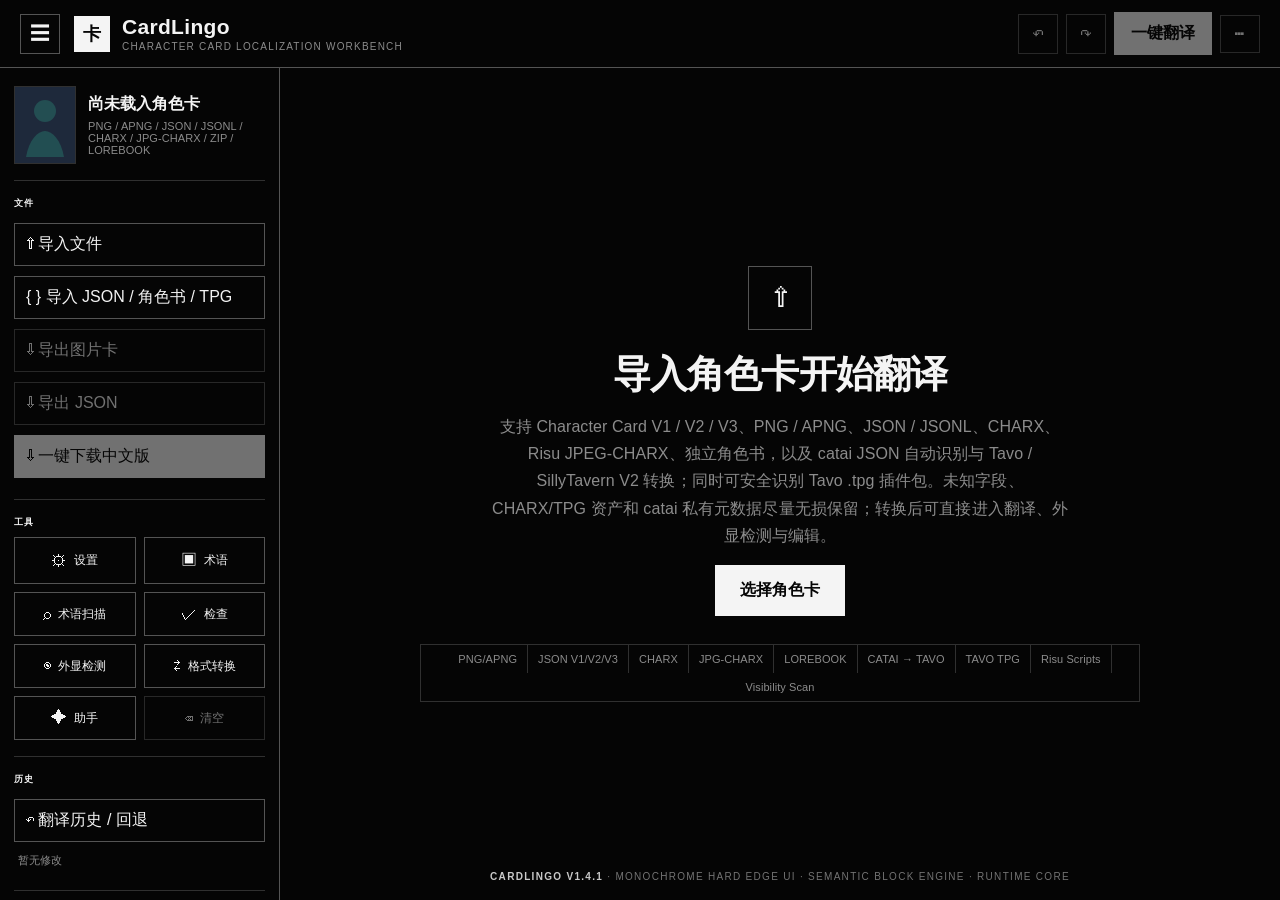
==== commit 50133dd1: "Add files via upload" ====
--- a/index.html
+++ b/index.html
@@ -5,8 +5,8 @@
   <meta name="viewport" content="width=device-width, initial-scale=1, maximum-scale=1, viewport-fit=cover" />
   <meta http-equiv="Cache-Control" content="no-cache, no-store, must-revalidate" />
   <meta http-equiv="Pragma" content="no-cache" />
-  <meta name="theme-color" content="#111827" />
-  <title>CardLingo · 角色卡翻译器 v1.3.2</title>
+  <meta name="theme-color" content="#050505" />
+  <title>CardLingo · 角色卡翻译器 v1.4.1</title>
   <style>
 :root{
   --bg:#111827;--panel:#182033;--panel2:#1e293b;--panel3:#222d42;--line:#344158;--text:#edf2f7;--muted:#8e9bb3;--accent:#35d0a5;--accent2:#2ba986;--danger:#ef6b73;--shadow:0 20px 60px rgba(0,0,0,.24);--top:72px;--side:286px
@@ -148,14 +148,341 @@
 .provider-credential-status{border:1px solid var(--line);border-radius:11px;padding:10px 12px;color:var(--muted);font-size:11px;line-height:1.55;background:rgba(255,255,255,.018)}
 .provider-credential-status.ok{border-color:#2d745f;background:rgba(53,208,165,.06);color:#a6e9d6}.provider-credential-status.warn{border-color:#765f34;background:rgba(255,211,138,.06);color:#e4cf9f}.provider-credential-status.error{border-color:#7a3e46;background:rgba(239,107,115,.07);color:#ffb0b6}
 
-/* ===== v1.3.2 Format Conversion Core ===== */
+/* ===== v1.3.3 TPG Package Adapter ===== */
 .format-convert-grid{display:grid;grid-template-columns:1fr 1fr;gap:12px}.format-convert-grid .full{grid-column:1/-1}.format-source-card{border:1px solid var(--line);border-radius:12px;padding:14px;background:var(--panel2);display:grid;gap:7px}.format-source-card strong{font-size:15px}.format-source-card small{color:var(--muted);line-height:1.55}.format-badge{display:inline-flex;align-items:center;width:max-content;border:1px solid #2d745f;background:rgba(53,208,165,.07);color:#9cebd4;border-radius:999px;padding:5px 9px;font-size:10px;font-weight:800;letter-spacing:.06em}.format-mode-row{display:grid;grid-template-columns:1fr 1fr;gap:10px}.format-mode-option{border:1px solid var(--line);border-radius:12px;padding:12px;background:var(--panel2);display:flex;gap:9px;align-items:flex-start;cursor:pointer}.format-mode-option input{margin-top:3px;accent-color:var(--accent)}.format-mode-option strong{display:block;font-size:12px}.format-mode-option small{display:block;color:var(--muted);font-size:10px;line-height:1.5;margin-top:3px}.format-report-grid{display:grid;grid-template-columns:repeat(4,1fr);gap:9px}.format-report-stat{border:1px solid var(--line);border-radius:11px;padding:11px;background:var(--panel2)}.format-report-stat b{display:block;font-size:19px;color:var(--text)}.format-report-stat span{display:block;color:var(--muted);font-size:9px;margin-top:3px}.format-compat-list{display:grid;gap:7px;margin-top:10px}.format-compat-item{border:1px solid var(--line);border-radius:10px;padding:9px 11px;font-size:11px;line-height:1.55;display:flex;gap:9px}.format-compat-item.ok{border-color:#2d745f;background:rgba(53,208,165,.05)}.format-compat-item.warn{border-color:#765f34;background:rgba(255,211,138,.05)}.format-compat-item .mark{font-weight:900;flex:none}.format-integrity{border:1px solid var(--line);border-radius:11px;padding:10px 12px;font-size:11px;line-height:1.65}.format-integrity.ok{border-color:#2d745f;color:#a6e9d6;background:rgba(53,208,165,.05)}.format-integrity.warn{border-color:#765f34;color:#e4cf9f;background:rgba(255,211,138,.05)}.format-actions{display:flex;justify-content:flex-end;gap:8px;flex-wrap:wrap;margin-top:14px}@media(max-width:720px){.format-convert-grid,.format-mode-row{grid-template-columns:1fr}.format-report-grid{grid-template-columns:1fr 1fr}.format-convert-grid .full{grid-column:auto}.format-actions>*{flex:1}.format-actions .primary-btn{min-width:100%}}
 </style>
 
 <script>
-window.CARDLINGO_BUILD="1.3.2-format-conversion-core-catai-adapter";
+window.CARDLINGO_BUILD="1.4.1-monochrome-hard-edge";
+window.CARDLINGO_TRANSLATION_ENGINE="semantic-block-v1 + strict-segment-v2";
 console.info("CardLingo build:", window.CARDLINGO_BUILD);
 </script>
+
+  <style id="cardlingo-monochrome-hard-edge-v141">
+/* CardLingo v1.4.1 · Monochrome / Minimal / Hard Edge
+   UI-only override: functionality and data model intentionally untouched. */
+:root{
+  --bg:#050505;
+  --panel:#0b0b0b;
+  --panel2:#101010;
+  --panel3:#171717;
+  --line:#303030;
+  --line-strong:#545454;
+  --text:#f4f4f4;
+  --muted:#8c8c8c;
+  --accent:#f4f4f4;
+  --accent2:#d8d8d8;
+  --danger:#d0d0d0;
+  --shadow:none;
+  --top:68px;
+  --side:280px;
+}
+body.light{
+  --bg:#f4f4f2;
+  --panel:#ffffff;
+  --panel2:#ededeb;
+  --panel3:#e3e3e0;
+  --line:#c7c7c3;
+  --line-strong:#8d8d88;
+  --text:#0a0a0a;
+  --muted:#686864;
+  --accent:#0a0a0a;
+  --accent2:#242424;
+  --danger:#1d1d1d;
+  --shadow:none;
+}
+html,body{background:var(--bg);color:var(--text)}
+body{letter-spacing:.005em}
+
+/* Remove decorative softness globally from product UI. */
+:where(button,input,textarea,select,.topbar,.sidebar,.preview-frame,.welcome-icon,.welcome-tags span,
+.card-field,.book-entry,.lang-options-btn,.lang-option-card,.lang-scope-summary,.compact-select,
+.entry-badge,.assistant-panel,.msg,.dialog-card,.info-tip,.history-item,.progress-card,.runtime-status,
+.runtime-mini,.toast,.settings-nav,.settings-nav button,.settings-section-card,.settings-icon,.api-status,
+.provider-help,.model-pick,.openrouter-model-center,.ormc-filter,.ormc-card,.ormc-badge,.usage-actual-card,
+.visibility-summary-card,.visibility-target-panel,.visibility-target-preview,.visibility-filter-btn,
+.visibility-chip,.visibility-explain,.visibility-unit-item,.intelligence-core,.intelligence-stat,
+.intelligence-badge,.intel-confidence,.script-section,.script-badge,.trigger-card-head,.module-file,
+.project-summary,.format-conversion-shell,.format-conversion-card,.format-report-item,.format-pill){
+  border-radius:0!important;
+  box-shadow:none!important;
+}
+
+/* Bars and major structure */
+.topbar{
+  background:var(--bg)!important;
+  border-bottom:1px solid var(--line-strong)!important;
+  backdrop-filter:none!important;
+  -webkit-backdrop-filter:none!important;
+  padding-inline:20px;
+}
+.sidebar{
+  background:var(--bg)!important;
+  border-right:1px solid var(--line-strong)!important;
+  padding:18px 14px;
+}
+.main{background:var(--bg)}
+.editor{max-width:1060px;padding-top:30px}
+.editor-header{
+  border-bottom:1px solid var(--line-strong)!important;
+  margin-bottom:28px;
+}
+
+/* Brand: typographic, no gradient token. */
+.brand{gap:12px}
+.brand-icon{
+  width:36px!important;height:36px!important;
+  border-radius:0!important;
+  background:var(--text)!important;
+  color:var(--bg)!important;
+  border:1px solid var(--text)!important;
+  font-size:18px;
+}
+.brand-name{font-size:21px;letter-spacing:.015em;font-weight:760}
+.brand-sub{letter-spacing:.12em;text-transform:uppercase}
+
+/* Buttons: strict rectangular hierarchy. */
+.icon-btn,.soft-btn,.primary-btn,.side-btn,.tool-btn,.mini-btn.lang-options,.lang-options-btn,
+.settings-nav button,.model-pick,.ormc-filter,.visibility-filter-btn{
+  border-radius:0!important;
+  transition:background-color .1s linear,color .1s linear,border-color .1s linear!important;
+}
+.icon-btn,.soft-btn,.side-btn,.tool-btn,.lang-options-btn{
+  background:transparent!important;
+  border:1px solid var(--line-strong)!important;
+  color:var(--text)!important;
+}
+.icon-btn:hover,.soft-btn:hover,.side-btn:hover,.tool-btn:hover,.lang-options-btn:hover{
+  background:var(--text)!important;color:var(--bg)!important;border-color:var(--text)!important;
+}
+.primary-btn{
+  background:var(--text)!important;
+  color:var(--bg)!important;
+  border:1px solid var(--text)!important;
+  font-weight:760;
+}
+.primary-btn:hover{background:var(--bg)!important;color:var(--text)!important}
+.side-btn.accent{
+  background:var(--text)!important;
+  color:var(--bg)!important;
+  border-color:var(--text)!important;
+}
+.tool-btn.danger,.mini-btn.danger,.danger-text{color:var(--text)!important}
+.badge{
+  background:var(--text)!important;color:var(--bg)!important;border-radius:0!important;
+  font-weight:800;padding:2px 5px;
+}
+
+/* Tabs: strong typographic hierarchy, no pill treatment. */
+.tabs{gap:18px}
+.main-tab{
+  padding:15px 2px 13px;
+  border-bottom-width:2px!important;
+  color:var(--muted)!important;
+  font-size:15px;
+  font-weight:680;
+  letter-spacing:.04em;
+}
+.main-tab.active{color:var(--text)!important;border-bottom-color:var(--text)!important}
+
+/* Panels and fields */
+.card-field,.book-entry,.settings-section-card,.script-section,.visibility-target-panel,.intelligence-core,
+.usage-actual-card,.project-summary{
+  background:var(--panel)!important;
+  border:1px solid var(--line)!important;
+}
+.card-field,.book-entry{padding:18px}
+.field-stack{gap:14px}
+.field-head,.entry-head{margin-bottom:12px}
+.field-title,.entry-title{
+  color:var(--text)!important;
+  font-size:13px;
+  font-weight:780;
+  letter-spacing:.065em;
+}
+.field-title small,.entry-number{color:var(--muted)!important;font-weight:600}
+.subsection-head h2,.section-label{
+  color:var(--text)!important;
+  font-weight:800;
+  letter-spacing:.12em;
+}
+.section-label{font-size:9px}
+
+/* Inputs: squared, low decoration, visible focus state. */
+.card-field input,.card-field textarea,.book-entry input,.book-entry textarea,.book-entry select,
+.form-field input,.form-field textarea,.form-field select,.chat-input-wrap textarea,.inline-input input,
+.book-meta-grid input,.book-meta-grid textarea,.book-meta-grid select,.settings-page input,
+.settings-page textarea,.settings-page select,.glossary-row input,.glossary-row select{
+  background:var(--bg)!important;
+  color:var(--text)!important;
+  border:1px solid var(--line)!important;
+  border-radius:0!important;
+  box-shadow:none!important;
+}
+.card-field input:focus,.card-field textarea:focus,.book-entry input:focus,.book-entry textarea:focus,
+.form-field input:focus,.form-field textarea:focus,.form-field select:focus,.settings-page input:focus,
+.settings-page textarea:focus,.settings-page select:focus{
+  border-color:var(--text)!important;
+  outline:1px solid var(--text)!important;
+  outline-offset:-1px;
+}
+
+/* Mini-actions are text controls; color no longer carries hierarchy. */
+.mini-btn{color:var(--text)!important;font-weight:650}
+.mini-btn.rollback,.mini-btn.restore,.mini-btn.restore-entry{color:var(--muted)!important}
+.translated-mark{color:var(--text)!important;font-weight:800}
+
+/* Chips / badges: monochrome outlines. */
+.entry-badge,.script-badge,.visibility-chip,.intelligence-badge,.intel-confidence,.ormc-badge,.format-pill,
+.meta-origin,.ok-badge{
+  background:transparent!important;
+  color:var(--muted)!important;
+  border:1px solid var(--line-strong)!important;
+  border-radius:0!important;
+}
+.entry-badge.folder,.entry-badge.child,.entry-badge.structural,
+.visibility-chip.visible,.visibility-chip.locked,.intelligence-badge.high,.intel-confidence.high,
+.ok-badge,.ormc-badge.discount,.ormc-badge.free{
+  color:var(--text)!important;border-color:var(--text)!important;background:transparent!important;
+}
+
+/* Status uses weight/borders before color. */
+.api-status,.provider-credential-status{
+  border-radius:0!important;background:transparent!important;color:var(--muted)!important;
+}
+.api-status i{border-radius:0!important;background:var(--muted)!important}
+.api-status.ok,.api-status.testing,.api-status.error{color:var(--text)!important;border-color:var(--line-strong)!important}
+.api-status.ok i,.api-status.testing i,.api-status.error i{background:var(--text)!important}
+.lang-scope-summary,.runtime-status,.runtime-settings-note,.structure-note,.provider-help,.info-tip{
+  background:var(--panel2)!important;
+  border-color:var(--line)!important;
+  color:var(--muted)!important;
+}
+.lang-scope-summary.ok,.lang-scope-summary.warn,.lang-scope-summary.error,
+.runtime-status.ok,.runtime-status.wait,.runtime-status.error{
+  background:var(--panel2)!important;border-color:var(--line-strong)!important;color:var(--text)!important;
+}
+.runtime-status strong,.runtime-status.ok strong,.runtime-status.wait strong,.runtime-status.error strong{
+  color:var(--text)!important;
+}
+
+/* Settings */
+.settings-page{max-width:1180px;padding-top:32px}
+.settings-page-header{border-bottom:1px solid var(--line-strong)!important;margin-bottom:26px}
+.settings-page-header h1{font-size:30px;letter-spacing:.01em}
+.settings-shell{grid-template-columns:190px minmax(0,1fr);gap:24px}
+.settings-nav{
+  background:transparent!important;
+  border:1px solid var(--line)!important;
+  padding:0!important;
+  gap:0!important;
+}
+.settings-nav button{
+  border:0!important;border-bottom:1px solid var(--line)!important;padding:13px 14px!important;
+}
+.settings-nav button:last-child{border-bottom:0!important}
+.settings-nav button:hover,.settings-nav button.active{
+  background:var(--text)!important;color:var(--bg)!important;
+}
+.settings-section-card{padding:22px}
+.settings-section-title{border-bottom:1px solid var(--line);padding-bottom:14px;margin-bottom:18px}
+.settings-section-title .settings-icon{
+  background:transparent!important;border:1px solid var(--line-strong)!important;color:var(--text)!important;
+}
+.settings-section-title h2{font-size:18px;letter-spacing:.025em}
+
+/* OpenRouter catalogue: information density over decoration. */
+.openrouter-model-center{background:var(--bg)!important;border-color:var(--line-strong)!important}
+.ormc-head,.ormc-tools{border-bottom:1px solid var(--line)!important}
+.ormc-filter-row{border-bottom:1px solid var(--line);padding-top:10px!important}
+.ormc-filter.active{
+  background:var(--text)!important;color:var(--bg)!important;border-color:var(--text)!important;
+}
+.ormc-card{
+  background:var(--panel)!important;border:1px solid var(--line)!important;padding:16px!important;
+}
+.ormc-card:hover,.ormc-card.selected,.ormc-selected{
+  border-color:var(--text)!important;background:var(--panel2)!important;box-shadow:none!important;
+}
+.ormc-provider,.ormc-status,.ormc-desc,.ormc-meta{color:var(--muted)!important}
+.ormc-name{color:var(--text)!important;font-weight:800}
+
+/* Visibility / Intelligence: neutral audit-console appearance. */
+.visibility-summary-card,.intelligence-core{background:var(--panel)!important;border-color:var(--line-strong)!important}
+.visibility-summary-card strong,.intelligence-stat strong,.integrity-score{color:var(--text)!important}
+.visibility-filter-bar,.smart-selection-actions,.knowledge-actions,.intelligence-actions{
+  border-color:var(--line)!important;
+}
+.visibility-filter-btn.active{
+  background:var(--text)!important;color:var(--bg)!important;border-color:var(--text)!important;
+}
+.visibility-target-row{border-color:var(--line)!important;background:transparent!important}
+.visibility-target-row:hover{background:var(--panel2)!important}
+.visibility-target-preview,.visibility-explain,.visibility-unit-item{
+  background:var(--bg)!important;border-color:var(--line)!important;
+}
+
+/* Dialogs, assistant, progress */
+.dialog::backdrop{background:rgba(0,0,0,.78)!important;backdrop-filter:none!important}
+.dialog-card,.assistant-panel,.progress-card{
+  background:var(--bg)!important;border-color:var(--line-strong)!important;box-shadow:none!important;
+}
+.dialog-head,.panel-head,.assistant-options,.chat-input-wrap{border-color:var(--line)!important}
+.msg.user{
+  background:var(--text)!important;color:var(--bg)!important;border:1px solid var(--text)!important;
+}
+.msg.assistant{background:var(--panel)!important;border-color:var(--line)!important}
+.spinner{border-color:var(--line)!important;border-top-color:var(--text)!important;border-radius:50%!important}
+.progress-bar{border-radius:0!important;background:var(--panel2)!important;height:4px!important}
+.progress-bar i{background:var(--text)!important}
+.progress-overlay{background:rgba(0,0,0,.72)!important}
+.toast{
+  background:var(--text)!important;color:var(--bg)!important;border:1px solid var(--text)!important;
+  border-radius:0!important;font-weight:650;
+}
+
+/* Welcome: less ornamental, stronger headline. */
+.welcome{padding:48px 28px}
+.welcome-inner{max-width:720px}
+.welcome-icon{
+  width:64px!important;height:64px!important;border:1px solid var(--line-strong)!important;
+  background:transparent!important;font-size:28px!important;
+}
+.welcome h1{font-size:38px;line-height:1.08;letter-spacing:-.025em;margin-bottom:18px}
+.welcome p{max-width:580px;margin-inline:auto;color:var(--muted)!important;line-height:1.7}
+.welcome-tags{gap:0!important;border:1px solid var(--line);display:inline-flex!important;margin-top:28px!important}
+.welcome-tags span{border:0!important;border-right:1px solid var(--line)!important;padding:8px 10px!important}
+.welcome-tags span:last-child{border-right:0!important}
+.app-version-footer{letter-spacing:.13em;text-transform:uppercase;color:var(--muted)!important}
+.app-version-footer b{color:var(--text)!important}
+
+/* Square check/radio accents, native controls remain accessible. */
+input[type="checkbox"],input[type="radio"]{accent-color:var(--text)}
+
+/* Hard separator rhythm. */
+.sidebar-section,.sidebar-card-preview,.settings-divider,.subsection{border-color:var(--line)!important}
+hr{border:0;border-top:1px solid var(--line)!important}
+
+/* Reduce motion and visual noise. */
+@media (prefers-reduced-motion:reduce){*,*::before,*::after{animation-duration:.01ms!important;transition-duration:.01ms!important;scroll-behavior:auto!important}}
+
+@media(max-width:900px){
+  :root{--top:68px}
+  .topbar{padding-inline:16px}
+  .brand-name{font-size:20px}
+  .editor{padding:20px 14px 84px}
+  .tabs{gap:12px;overflow-x:auto;scrollbar-width:none}
+  .main-tab{padding-inline:0;min-width:max-content}
+  .card-field,.book-entry{padding:15px}
+  .settings-page{padding:20px 14px 90px}
+  .settings-shell{grid-template-columns:1fr;gap:14px}
+  .settings-nav{position:static;grid-template-columns:repeat(2,minmax(0,1fr))!important}
+  .settings-nav button{border-right:1px solid var(--line)!important}
+  .settings-nav button:nth-child(even){border-right:0!important}
+  .settings-page-header h1{font-size:26px}
+  .welcome h1{font-size:32px}
+}
+  </style>
 </head>
 <body>
   <div id="bootError" hidden></div>
@@ -190,9 +517,9 @@
         <!-- iOS Safari/Files may grey out unknown extensions such as .charx when accept is present.
              Keep the general importer unfiltered and validate the file by signature/extension in JS instead. -->
         <input id="fileInput" type="file" hidden />
-        <input id="jsonImportInput" type="file" accept=".json,.jsonl,.lorebook,application/json,application/x-ndjson" hidden />
+        <input id="jsonImportInput" type="file" hidden />
         <button id="importCardBtn" class="side-btn">⇧ 导入文件</button>
-        <button id="importJsonBtn" class="side-btn">{ } 导入 JSON / 角色书</button>
+        <button id="importJsonBtn" class="side-btn">{ } 导入 JSON / 角色书 / TPG</button>
         <button id="exportImageBtn" class="side-btn" disabled>⇩ 导出图片卡</button>
         <button id="exportJsonBtn" class="side-btn" disabled>⇩ 导出 JSON</button>
         <button id="quickDownloadBtn" class="side-btn accent" disabled>⇩ 一键下载中文版</button>
@@ -241,11 +568,11 @@
         <div class="welcome-inner">
           <div class="welcome-icon">⇧</div>
           <h1>导入角色卡开始翻译</h1>
-          <p>支持 Character Card V1 / V2 / V3、PNG / APNG、JSON / JSONL、CHARX、Risu JPEG-CHARX、独立角色书，以及 catai JSON 自动识别与 Tavo / SillyTavern V2 转换。未知字段、CHARX 资产和 catai 私有元数据尽量无损保留；转换后可直接进入翻译、外显检测与编辑。</p>
+          <p>支持 Character Card V1 / V2 / V3、PNG / APNG、JSON / JSONL、CHARX、Risu JPEG-CHARX、独立角色书，以及 catai JSON 自动识别与 Tavo / SillyTavern V2 转换；同时可安全识别 Tavo .tpg 插件包。未知字段、CHARX/TPG 资产和 catai 私有元数据尽量无损保留；转换后可直接进入翻译、外显检测与编辑。</p>
           <button id="welcomeImportBtn" class="primary-btn large">选择角色卡</button>
-          <div class="welcome-tags"><span>PNG/APNG</span><span>JSON V1/V2/V3</span><span>CHARX</span><span>JPG-CHARX</span><span>LOREBOOK</span><span>CATAI → TAVO</span><span>Risu Scripts</span><span>Visibility Scan</span></div>
+          <div class="welcome-tags"><span>PNG/APNG</span><span>JSON V1/V2/V3</span><span>CHARX</span><span>JPG-CHARX</span><span>LOREBOOK</span><span>CATAI → TAVO</span><span>TAVO TPG</span><span>Risu Scripts</span><span>Visibility Scan</span></div>
         </div>
-        <footer id="appVersionFooter" class="app-version-footer home-version" aria-label="CardLingo 版本"><b>CardLingo v1.3.2</b> · Format Conversion Core · Catai Adapter</footer>
+        <footer id="appVersionFooter" class="app-version-footer home-version" aria-label="CardLingo 版本"><b>CardLingo v1.4.1</b> · Monochrome Hard Edge UI · Semantic Block Engine · Runtime Core</footer>
       </section>
 
       <section id="editor" class="editor hidden">
@@ -331,7 +658,7 @@
             <div id="triggersList" class="script-list"></div>
           </div>
           <div class="script-section">
-            <div class="script-section-head"><h2>CHARX 脚本 / 模块资源</h2></div>
+            <div class="script-section-head"><h2>脚本 / 模块资源</h2></div>
             <div id="scriptResourcesList" class="module-file-list"></div>
           </div>
         </div>
@@ -425,7 +752,7 @@
               <div class="api-grid">
                 <label class="form-field"><span>目标语言</span><select id="targetLang"><option value="zh-CN">简体中文</option><option value="zh-TW">繁体中文</option><option value="en">English</option><option value="ja">日本語</option></select></label>
                 <label class="form-field"><span>源语言</span><select id="sourceLang"><option value="auto">自动识别</option><option value="en">English</option><option value="ja">日本語</option><option value="zh">中文</option><option value="ko">한국어</option></select><small>每个翻译按钮旁的 ⋯ 仍可单独选择 EN / KO。</small></label>
-                <label class="form-field full"><span>翻译风格</span><select id="translationStyle"><option value="novel" selected>小说化 · 生动自然（推荐）</option><option value="natural">自然本地化</option><option value="faithful">准确忠实</option></select><small>小说/自然模式会读取只读段落语境后重组中文；系统提示词、后历史指令等规则字段仍自动转入精准翻译。</small></label>
+                <label class="form-field full"><span>翻译风格</span><select id="translationStyle"><option value="novel" selected>小说化 · 整段母语重写（推荐）</option><option value="natural">自然本地化</option><option value="faithful">准确忠实</option></select><small>小说/自然模式使用整段语义块翻译，不再按保护片段逐句回填；小说化会对较长叙事自动做第二遍母语润色。规则、UI、代码与语言依赖继续使用严格安全翻译。</small></label>
                 <div class="settings-checks full">
                   <label class="check-row"><input id="smartRuleTranslation" type="checkbox" checked /> 规则字段自动精准翻译</label>
                   <label class="check-row"><input id="translateNames" type="checkbox" /> 一键翻译包含姓名</label>
@@ -450,7 +777,7 @@
             </section>
 
             <section id="protectionSettingsSection" class="settings-section-card">
-              <div class="settings-section-title"><div class="settings-icon">◈</div><div><h2>保护与额外要求</h2><p>受保护结构仍在浏览器本地分离；模型只接收允许翻译的自然语言片段和只读上下文。</p></div></div>
+              <div class="settings-section-title"><div class="settings-icon">◈</div><div><h2>保护与额外要求</h2><p>叙事文本中的模板、变量、URL、HTML 与未选语言会转成不可修改锚点，整段送给模型；规则/UI/代码仍使用严格片段保护。</p></div></div>
               <div class="api-grid">
                 <label class="form-field full"><span>额外翻译要求（可选）</span><textarea id="extraPrompt" rows="5" placeholder="例如：Julia 固定译为朱莉娅；对白偏轻佻；保持日式称呼。"></textarea><small>这里仅追加本卡或个人翻译偏好，不需要重新粘贴内置翻译提示词。</small></label>
                 <label class="form-field full"><span>额外保护词 / 正则</span><textarea id="customProtected" rows="4" placeholder="每行一个；正则可写 /pattern/flags"></textarea><small>这些内容不会发送给模型，并会在原位置拼回。</small></label>
@@ -601,7 +928,7 @@
   <script>
 'use strict';
 const $=s=>document.querySelector(s), $$=s=>[...document.querySelectorAll(s)];
-const state={file:null,fileType:null,sourceExt:null,containerKind:'card',originalBytes:null,originalCard:null,originalContainer:null,card:null,pngMetaKey:null,charxZip:null,charxPrefix:null,charxEntryCount:0,charxCardPath:'card.json',risumModules:[],risumErrors:[],lorebookAdapter:null,jsonlAdapter:null,formatConversion:null,view:'character',history:[],redo:[],fieldHistory:new Map(),glossary:[],consistencyMemory:[],termCandidates:[],usage:{requests:0,prompt:0,completion:0,hit:0,miss:0,total:0,cost:0,costUsd:0,pricedRequests:0,pricedRequestsUsd:0,lastModel:''},integrity:null,visibility:{findings:[],targets:[],scannedAt:0,resources:[]},visibilitySelected:{},localizationKnowledge:{version:1,overrides:{}},localizationAcceptance:null,visibilityFilter:'all',projectId:null,pendingQueue:null,autosaveTimer:null,abortController:null,isTranslating:false,assistantPatches:null,translateLangPrefs:{},translateLangDefault:{en:true,ko:true},translationLangDialogKey:null,translationLangDialogLabel:'',runtimeJob:null};
+const state={file:null,fileType:null,sourceExt:null,containerKind:'card',originalBytes:null,originalCard:null,originalContainer:null,card:null,pngMetaKey:null,charxZip:null,charxPrefix:null,charxEntryCount:0,charxCardPath:'card.json',tpgZip:null,tpgManifest:null,tpgResources:[],risumModules:[],risumErrors:[],lorebookAdapter:null,jsonlAdapter:null,formatConversion:null,view:'character',history:[],redo:[],fieldHistory:new Map(),glossary:[],consistencyMemory:[],termCandidates:[],usage:{requests:0,prompt:0,completion:0,hit:0,miss:0,total:0,cost:0,costUsd:0,pricedRequests:0,pricedRequestsUsd:0,lastModel:''},integrity:null,visibility:{findings:[],targets:[],scannedAt:0,resources:[]},visibilitySelected:{},localizationKnowledge:{version:1,overrides:{}},localizationAcceptance:null,visibilityFilter:'all',projectId:null,pendingQueue:null,autosaveTimer:null,abortController:null,isTranslating:false,assistantPatches:null,translateLangPrefs:{},translateLangDefault:{en:true,ko:true},translationLangDialogKey:null,translationLangDialogLabel:'',runtimeJob:null};
 const MODEL_PRICING_CNY={
   'deepseek-v4-flash':{label:'DeepSeek V4 Flash',inputHit:0.02,inputMiss:1,output:2,updated:'2026-08-15'},
   'deepseek-v4-pro':{label:'DeepSeek V4 Pro',inputHit:0.025,inputMiss:3,output:6,updated:'2026-08-15'}
@@ -628,11 +955,14 @@
   const sourceTokens=targets.reduce((n,x)=>n+roughTokenCount(x.text),0);
   let instructionTokens=330;try{instructionTokens=Math.max(220,roughTokenCount(translationInstruction('mixed'))+150)}catch{}
   const unitOverhead=Math.max(targets.length*24,Math.ceil(chars/3000)*36);
-  const inputTokens=Math.ceil(sourceTokens+batches*instructionTokens+unitOverhead);
   const target=$('#targetLang')?.value||'zh-CN',style=$('#translationStyle')?.value||'novel';
   let langFactor=target.startsWith('zh')?1.18:target==='en'?1.12:1.10;
-  const styleFactor=style==='novel'?1.14:style==='natural'?1.05:0.99;
-  const outputTokens=Math.ceil(Math.max(1,sourceTokens*langFactor*styleFactor));
+  const styleFactor=style==='novel'?1.12:style==='natural'?1.05:0.99;
+  const firstOutput=Math.ceil(Math.max(1,sourceTokens*langFactor*styleFactor));
+  // v1.4 小说化叙事会在较长语义块上自动做第二遍母语润色；估价按最坏情况预留一次 source+draft 输入和一份润色输出。
+  const polishEligible=style==='novel'&&targets.some(x=>String(x?.text||'').length>=180);
+  const inputTokens=Math.ceil(sourceTokens+batches*instructionTokens+unitOverhead+(polishEligible?(sourceTokens+firstOutput+batches*180):0));
+  const outputTokens=Math.ceil(firstOutput+(polishEligible?firstOutput:0));
   return{chars,inputTokens,outputTokens,batches};
 }
 function priceEstimate(est,pricing,cacheHit=false){if(!pricing)return NaN;return(est.inputTokens/1e6)*(cacheHit?pricing.inputHit:pricing.inputMiss)+(est.outputTokens/1e6)*pricing.output}
@@ -914,7 +1244,7 @@
 function fileExt(name){const m=String(name||'').toLowerCase().match(/\.([^.]+)$/);return m?m[1]:''}
 function safeBaseName(name){return(name||'character').replace(/\.charx\.zip$/i,'').replace(/\.(png|apng|jsonl?|charx|zip|jpe?g|lorebook)$/i,'')}
 function formatLabel(){
-  const map={png:'PNG Card',apng:'APNG Card',json:'JSON Card',jsonl:'JSONL',charx:'CHARX',charxzip:'CHARX ZIP',charxjpeg:'JPEG-CHARX',lorebook:'Standalone Lorebook',catai:'catai → Tavo V2'};
+  const map={png:'PNG Card',apng:'APNG Card',json:'JSON Card',jsonl:'JSONL',charx:'CHARX',charxzip:'CHARX ZIP',charxjpeg:'JPEG-CHARX',lorebook:'Standalone Lorebook',catai:'catai → Tavo V2',tpg:'Tavo Plugin (.tpg)'};
   return map[state.fileType]||String(state.fileType||'').toUpperCase()||'UNKNOWN';
 }
 function pathExists(obj,path){let o=obj;for(const k of path){if(o==null||!(k in Object(o)))return false;o=o[k]}return true}
@@ -1246,17 +1576,62 @@
   if(!state.jsonlAdapter)return JSON.stringify(currentJsonExportObject());
   const lines=[...state.jsonlAdapter.lines];lines[state.jsonlAdapter.index]=JSON.stringify(currentJsonExportObject());return lines.join('\n');
 }
+
+/* ===== Tavo .tpg Package Adapter =====
+   .tpg is a ZIP plugin package, not a standard Character Card.
+   CardLingo only performs static inspection/editing and never executes imported JS/HTML. */
+function looksLikeTavoPluginManifest(m){
+  return !!(m&&typeof m==='object'&&!Array.isArray(m)&&typeof m.id==='string'&&typeof m.name==='string'&&typeof m.version==='string'&&Number.isFinite(Number(m.specVersion))&&(m.entry||m.contributes||m.permissions||m.localization));
+}
+function tpgVirtualCard(manifest){
+  return {spec:'chara_card_v3',spec_version:'3.0',data:{
+    name:String(manifest?.name||''),description:'',personality:'',scenario:'',first_mes:'',mes_example:'',
+    creator_notes:String(manifest?.description||''),system_prompt:'',post_history_instructions:'',alternate_greetings:[],
+    character_book:{name:'',description:'',scan_depth:4,token_budget:1024,recursive_scanning:false,extensions:{},entries:[]},
+    tags:['Tavo Plugin'],creator:String(manifest?.author||''),character_version:String(manifest?.version||''),
+    extensions:{cardlingo:{container:'tpg',note:'Virtual metadata view; plugin scripts/assets stay inside the original .tpg package.'},tavo_plugin_manifest:clone(manifest||{})}
+  }};
+}
+async function tryLoadTpgPackage(bytes,strict=false){
+  let zip;try{zip=await JSZip.loadAsync(bytes)}catch(e){if(strict)throw new Error('TPG ZIP 解析失败：'+e.message);return null}
+  const mf=zip.file('manifest.json');if(!mf){if(strict)throw new Error('TPG 缺少根目录 manifest.json');return null}
+  let manifest;try{manifest=JSON.parse((await mf.async('string')).replace(/^\uFEFF/,''))}catch(e){if(strict)throw new Error('TPG manifest.json 不是有效 JSON：'+e.message);return null}
+  if(!looksLikeTavoPluginManifest(manifest)){if(strict)throw new Error('manifest.json 不符合可识别的 Tavo 插件包结构');return null}
+  if(manifest.entry){const ep=String(manifest.entry).replace(/^\.\//,'');if(!zip.file(ep))throw new Error(`TPG manifest.entry 指向不存在的文件：${ep}`)}
+  const resources=Object.keys(zip.files).filter(n=>!zip.files[n].dir).map(n=>({name:n,size:Number(zip.files[n]?._data?.uncompressedSize||0)}));
+  let coverBlob=null;const cp=String(manifest.cover||'').replace(/^\.\//,'');if(cp&&zip.file(cp)){try{coverBlob=await zip.file(cp).async('blob')}catch{}}
+  return{zip,manifest,resources,coverBlob,card:tpgVirtualCard(manifest)};
+}
+function syncTpgManifestFromCard(){
+  if(state.containerKind!=='tpg'||!state.tpgManifest)return null;const d=cardData()||{},m=clone(state.tpgManifest);
+  if(String(d.name||'').trim())m.name=String(d.name).trim();
+  if(typeof d.creator_notes==='string')m.description=d.creator_notes;
+  if(String(d.creator||'').trim())m.author=String(d.creator).trim();
+  if(String(d.character_version||'').trim())m.version=String(d.character_version).trim();
+  return m;
+}
+async function exportTpgPackage(){
+  if(!state.tpgZip||state.containerKind!=='tpg')throw new Error('当前不是 Tavo .tpg 插件包');
+  const m=syncTpgManifestFromCard()||state.tpgManifest;state.tpgZip.file('manifest.json',JSON.stringify(m,null,2));
+  return await state.tpgZip.generateAsync({type:'blob',compression:'DEFLATE',compressionOptions:{level:6}});
+}
+function activePackageZip(){return state.tpgZip||state.charxZip||null}
+function renderTpgPackageSummary(root){
+  const m=state.tpgManifest;if(!root||!m)return false;const contrib=m.contributes||{},files=state.tpgResources||[];
+  const actions=(contrib.inputActions||[]).length+(contrib.sidebarActions||[]).length,fragments=(contrib.htmlFragments||[]).length,perms=Array.isArray(m.permissions)?m.permissions:[];
+  root.innerHTML=`<div class="visual-config-card"><div class="lock-note"><strong>Tavo 插件包：</strong>.tpg 是插件 ZIP，不是标准角色卡。CardLingo 已以静态方式打开，不会执行其中 JavaScript/HTML。角色页仅显示 manifest 元数据；真实玩法逻辑仍保留在插件资源中。</div><div class="format-report-grid" style="margin-top:12px"><div class="format-report-stat"><b>${escapeHtml(String(m.specVersion??''))}</b><span>Spec Version</span></div><div class="format-report-stat"><b>${files.length}</b><span>包内文件</span></div><div class="format-report-stat"><b>${actions}</b><span>动作</span></div><div class="format-report-stat"><b>${fragments}</b><span>HTML Fragment</span></div></div><div class="info-tip" style="margin-top:12px"><b>ID：</b>${escapeHtml(m.id||'')}<br><b>版本：</b>${escapeHtml(m.version||'')}<br><b>入口：</b>${escapeHtml(m.entry||'无')}<br><b>权限：</b>${escapeHtml(perms.join(', ')||'无')}</div></div>`;return true;
+}
 async function parseFile(file){
-  state.file=file;state.sourceExt=fileExt(file.name);state.originalBytes=new Uint8Array(await file.arrayBuffer());state.pngMetaKey=null;state.charxZip=null;state.charxPrefix=null;state.charxEntryCount=0;state.charxCardPath='card.json';state.risumModules=[];state.risumErrors=[];state.containerKind='card';state.lorebookAdapter=null;state.jsonlAdapter=null;state.formatConversion=null;state.originalContainer=null;let avatar=fallbackAvatar();
+  state.file=file;state.sourceExt=fileExt(file.name);state.originalBytes=new Uint8Array(await file.arrayBuffer());state.pngMetaKey=null;state.charxZip=null;state.charxPrefix=null;state.charxEntryCount=0;state.charxCardPath='card.json';state.tpgZip=null;state.tpgManifest=null;state.tpgResources=[];state.risumModules=[];state.risumErrors=[];state.containerKind='card';state.lorebookAdapter=null;state.jsonlAdapter=null;state.formatConversion=null;state.originalContainer=null;let avatar=fallbackAvatar();
   const bytes=state.originalBytes,zipStart=findZipStart(bytes);
   if(isPngBytes(bytes)){const r=await extractPngCard(bytes);state.card=r.card;state.pngMetaKey=r.key;state.fileType=state.sourceExt==='apng'?'apng':'png';avatar=URL.createObjectURL(new Blob([bytes],{type:'image/png'}));}
   else if(isJpegBytes(bytes)&&zipStart>0){const r=await loadCharx(bytes);state.card=r.card;state.charxZip=r.zip;state.charxPrefix=r.prefix;state.charxEntryCount=r.count;state.charxCardPath=r.cardPath;state.fileType='charxjpeg';avatar=URL.createObjectURL(new Blob([state.charxPrefix],{type:'image/jpeg'}));}
-  else if(zipStart===0||['charx','zip'].includes(state.sourceExt)){const r=await loadCharx(bytes);state.card=r.card;state.charxZip=r.zip;state.charxPrefix=r.prefix;state.charxEntryCount=r.count;state.charxCardPath=r.cardPath;state.fileType=state.sourceExt==='zip'?'charxzip':'charx';const af=findCharxAvatar(state.card,r.zip);if(af)avatar=URL.createObjectURL(await af.async('blob'));}
-  else{const text=new TextDecoder().decode(bytes).replace(/^\uFEFF/,'');let obj=null,parsed=false;try{obj=JSON.parse(text);parsed=true}catch{}if(parsed){await parseJsonObject(obj)}else{const jl=parseJsonlText(text);if(!jl)throw new Error('无法识别文件：支持 PNG/APNG、JSON/JSONL、CHARX/ZIP、JPEG-CHARX、.lorebook 与 catai JSON');state.jsonlAdapter=jl;await parseJsonObject(jl.obj);state.fileType='jsonl';}}
+  else if(zipStart===0||['charx','zip','tpg'].includes(state.sourceExt)){let tp=null;try{tp=await tryLoadTpgPackage(bytes,state.sourceExt==='tpg')}catch(e){throw e}if(tp){state.card=tp.card;state.tpgZip=tp.zip;state.tpgManifest=tp.manifest;state.tpgResources=tp.resources;state.originalContainer=clone(tp.manifest);state.containerKind='tpg';state.fileType='tpg';if(tp.coverBlob)avatar=URL.createObjectURL(tp.coverBlob);}else{const r=await loadCharx(bytes);state.card=r.card;state.charxZip=r.zip;state.charxPrefix=r.prefix;state.charxEntryCount=r.count;state.charxCardPath=r.cardPath;state.fileType=state.sourceExt==='zip'?'charxzip':'charx';const af=findCharxAvatar(state.card,r.zip);if(af)avatar=URL.createObjectURL(await af.async('blob'));}}
+  else{const text=new TextDecoder().decode(bytes).replace(/^\uFEFF/,'');let obj=null,parsed=false;try{obj=JSON.parse(text);parsed=true}catch{}if(parsed){await parseJsonObject(obj)}else{const jl=parseJsonlText(text);if(!jl)throw new Error('无法识别文件：支持 PNG/APNG、JSON/JSONL、CHARX/ZIP、JPEG-CHARX、.lorebook、catai JSON 与 Tavo .tpg 插件包');state.jsonlAdapter=jl;await parseJsonObject(jl.obj);state.fileType='jsonl';}}
   if(state.charxZip)await loadRisumModulesFromZip();
   state.originalCard=clone(state.card);state.history=[];state.redo=[];state.fieldHistory.clear();state.consistencyMemory=[];state.termCandidates=[];state.usage={requests:0,prompt:0,completion:0,hit:0,miss:0,total:0,cost:0,costUsd:0,pricedRequests:0,pricedRequestsUsd:0,lastModel:''};state.integrity=null;state.visibility={findings:[],targets:[],scannedAt:0,resources:[]};state.visibilitySelected={};state.localizationKnowledge={version:1,overrides:{}};state.localizationAcceptance=null;state.visibilityFilter='all';state.pendingQueue=null;state.projectId=makeProjectId(file);await maybeRestoreProject();$('#sidebarAvatar').src=avatar;$('#welcome').classList.add('hidden');$('#editor').classList.remove('hidden');$('#clearCardBtn').disabled=false;$('#batchTranslateTop').disabled=false;$('#batchTranslateTopOptions').disabled=false;$('#exportJsonBtn').disabled=false;$('#exportImageBtn').disabled=!['png','apng'].includes(state.fileType);$('#quickDownloadBtn').disabled=false;
-  const charTab=$('.main-tab[data-view="character"]');if(charTab)charTab.disabled=state.containerKind==='lorebook';switchView(state.containerKind==='lorebook'?'book':(state.view||'character'),true);renderAll();renderActualUsage();renderConsistencyBadge();updateAutosaveUi(state.pendingQueue?'自动保存：已恢复未完成翻译':'自动保存：项目已载入',state.pendingQueue?'warn':'ok');scheduleAutosave('载入项目');
-  const extra=state.charxEntryCount?` · ${state.charxEntryCount} 个容器文件`:'';const rm=state.risumModules.length?` · RISUM ${state.risumModules.length}`:'';toast(`已载入：${file.name} · ${formatLabel()}${extra}${rm}${state.pendingQueue?' · 可继续翻译':''}`);runVisibilityScan(true).catch(()=>{});if(state.formatConversion?.source==='catai')setTimeout(()=>openFormatConversionDialog(),120);
+  const charTab=$('.main-tab[data-view="character"]');if(charTab)charTab.disabled=state.containerKind==='lorebook';const bookTab=$('.main-tab[data-view="book"]');if(bookTab)bookTab.disabled=state.containerKind==='tpg';switchView(state.containerKind==='lorebook'?'book':(state.containerKind==='tpg'?'scripts':(state.view||'character')),true);renderAll();renderActualUsage();renderConsistencyBadge();updateAutosaveUi(state.pendingQueue?'自动保存：已恢复未完成翻译':'自动保存：项目已载入',state.pendingQueue?'warn':'ok');scheduleAutosave('载入项目');
+  const extra=state.charxEntryCount?` · ${state.charxEntryCount} 个容器文件`:state.containerKind==='tpg'?` · ${state.tpgResources.length} 个插件文件`:'';const rm=state.risumModules.length?` · RISUM ${state.risumModules.length}`:'';toast(state.containerKind==='tpg'?`已识别 Tavo 插件包：${file.name} · 静态安全模式${extra}`:`已载入：${file.name} · ${formatLabel()}${extra}${rm}${state.pendingQueue?' · 可继续翻译':''}`);runVisibilityScan(true).catch(()=>{});if(state.formatConversion?.source==='catai')setTimeout(()=>openFormatConversionDialog(),120);
 }
 function renderAll(){if(!state.card){renderCostEstimate();renderActualUsage();return}const d=cardData()||{};$('#sidebarName').textContent=d.name||'未命名角色';$('#sidebarSpec').textContent=`${detectSpec(state.card)} · ${formatLabel()}`;renderCharacterFields();renderGreetings();renderAdvancedFields();renderBook();renderScriptWorkspace();renderVisibilityResults();updateHistoryUI();updateRollbackButton();renderCostEstimate();renderActualUsage();renderConsistencyBadge();renderIntegrityBadge();renderVisibilityBadge();renderLocalizationIntelligenceUi()}
 function makeField(def,group='character'){const path=resolvePath(def),value=pathGet(state.card,path),key=pathKey(path),wrap=document.createElement('div');wrap.className='card-field';const display=def.type==='tags'?(Array.isArray(value)?value.join(', '):(value||'')):(value??'');const hist=(state.fieldHistory.get(key)||[]).length;wrap.innerHTML=`<div class="field-head"><div class="field-title">${escapeHtml(def.label)} <small>(${escapeHtml(def.en)})</small></div><div class="field-actions">${def.translate?'<button class="mini-btn translate">翻译</button><button class="mini-btn lang-options translate-options" title="翻译语言设置">⋯</button>':''}${hist?'<button class="mini-btn rollback">回退</button>':''}<button class="mini-btn restore">原文</button></div></div>${def.type==='input'||def.type==='tags'?'<input />':`<textarea class="${def.size||''}"></textarea>`}<div class="field-foot"><span>${hist?'<b class="translated-mark">已翻译 · 可回退</b>':'编辑会直接写入当前卡'}</span><span class="char-count"></span></div>`;const el=wrap.querySelector(def.type==='input'||def.type==='tags'?'input':'textarea');el.value=display;wrap.querySelector('.char-count').textContent=`${String(display).length} 字符`;let last=clone(value);el.addEventListener('focus',()=>{last=clone(pathGet(state.card,path))});el.addEventListener('input',()=>wrap.querySelector('.char-count').textContent=`${el.value.length} 字符`);el.addEventListener('change',()=>{const before=clone(last),after=def.type==='tags'?el.value.split(',').map(x=>x.trim()).filter(Boolean):el.value;pathSet(state.card,path,after);recordTransaction(`编辑 ${def.label}`,[{path,before,after:clone(after)}]);last=clone(after);renderAll()});const t=wrap.querySelector('.translate');if(t)t.onclick=()=>translateSingle(path,def.label,def.translate,fieldLanguageKey(path));const opt=wrap.querySelector('.translate-options');if(opt){const lk=fieldLanguageKey(path);opt.title=`翻译语言：${translationLanguageScopeLabel(getTranslationLanguagePrefs(lk))}`;opt.onclick=()=>openTranslationLanguageDialog(lk,def.label)}const rb=wrap.querySelector('.rollback');if(rb)rb.onclick=()=>rollbackField(path);wrap.querySelector('.restore').onclick=()=>restoreField(path);return wrap}
@@ -1289,13 +1664,13 @@
 function parseJsonField(input,label){try{input.classList.remove('json-error');return input.value.trim()?JSON.parse(input.value):[]}catch(e){input.classList.add('json-error');toast(`${label} 不是有效 JSON`);throw e}}
 function commitDirect(path,before,after,label){pathSet(state.card,path,after);recordTransaction(label,[{path,before:clone(before),after:clone(after)}]);scheduleAutosave(label);renderScriptWorkspace();runVisibilityScan(true)}
 function renderScriptWorkspace(){if(!state.card||state.containerKind==='lorebook')return;renderVisualConfigEditor();renderRegexScripts();renderTriggers();renderScriptResources()}
-function renderVisualConfigEditor(){const root=$('#visualConfigEditor');if(!root)return;const r=getRisuExt()||{};const fields=[['backgroundHTML','背景 HTML / BACKGROUND HTML','textarea'],['virtualscript','虚拟脚本 / VIRTUAL SCRIPT','textarea'],['additionalText','附加文本 / ADDITIONAL TEXT','textarea'],['prebuiltAssetCommand','预置资源命令 / ASSET COMMAND','textarea'],['prebuiltAssetStyle','预置资源样式 / ASSET STYLE','textarea'],['viewScreen','View Screen','input'],['inlayViewScreen','Inlay View Screen','check'],['lowLevelAccess','Low Level Access','check'],['toggles','侧栏开关 / TOGGLES','json']];const card=document.createElement('div');card.className='visual-config-card';card.innerHTML='<div class="lock-note"><strong>默认不翻译：</strong>HTML/CSS/JS、开关语法、变量和资源命令都可能影响运行。CardLingo 只允许原样编辑并做静态检测。</div><div class="visual-config-grid" style="margin-top:12px"></div>';const grid=card.querySelector('.visual-config-grid');for(const [k,label,type] of fields){const wrap=document.createElement('label');if(['backgroundHTML','virtualscript','additionalText','prebuiltAssetCommand','prebuiltAssetStyle','toggles'].includes(k))wrap.className='full';wrap.innerHTML=`<span>${label}</span>`;let el;if(type==='textarea'||type==='json'){el=document.createElement('textarea');el.value=type==='json'?safeJson(r[k]||{}):String(r[k]??'')}else if(type==='check'){el=document.createElement('input');el.type='checkbox';el.checked=!!r[k]}else{el=document.createElement('input');el.value=String(r[k]??'')}el.dataset.visualKey=k;wrap.appendChild(el);let before=clone(r[k]);el.onfocus=()=>before=clone((getRisuExt()||{})[k]);el.onchange=()=>{const ext=ensureRisuExt(),old=clone(before);let val;if(type==='check')val=el.checked;else if(type==='json'){try{val=el.value.trim()?JSON.parse(el.value):{};el.classList.remove('json-error')}catch(e){el.classList.add('json-error');return toast('Toggles 不是有效 JSON')}}else val=el.value;ext[k]=val;recordTransaction(`编辑 Risu ${k}`,[{path:[...risuExtPath(),k],before:old,after:clone(val)}]);before=clone(val);scheduleAutosave(`Risu ${k}`);runVisibilityScan(true)};grid.appendChild(wrap)}root.innerHTML='';root.appendChild(card)}
-function renderRegexScripts(){const root=$('#regexScriptsList');if(!root)return;root.innerHTML='';const st=getRegexStore(false);if(!st.arr.length){root.innerHTML='<div class="empty-mini">当前角色卡没有可直接读取的正则脚本。若 CHARX 只有 module.risum，检测页会标记为“未解析模块”。</div>';return}st.arr.forEach((x,i)=>{if(!x||typeof x!=='object')return;const base=[...st.path,i],box=document.createElement('div');box.className='script-card';const type=x.type||'editoutput',visible=['editdisplay','edittrans','editoutput'].includes(type);box.innerHTML=`<div class="script-card-head"><strong>${escapeHtml(x.comment||`正则脚本 ${i+1}`)}</strong><span class="script-badge ${visible?'visible':'hidden'}">${visible?'可能外显':'处理逻辑'}</span><span class="script-badge code">正则保护</span><div class="entry-actions"><button class="mini-btn copy-regex">复制</button><button class="mini-btn danger del-regex">删除</button></div></div><div class="script-grid"><label><span>名称 / COMMENT</span><input data-rk="comment"></label><label><span>类型 / TYPE</span><select data-rk="type"><option value="editinput">editinput · 输入</option><option value="editoutput">editoutput · 输出</option><option value="editprocess">editprocess · 处理</option><option value="editdisplay">editdisplay · 聊天显示</option><option value="edittrans">edittrans · 翻译显示</option><option value="disabled">disabled</option></select></label><label class="full"><span>IN / REGEX</span><input data-rk="in"></label><label class="full"><span>OUT / REPLACEMENT</span><textarea data-rk="out"></textarea></label><label class="full"><span>FLAG</span><input data-rk="flag"></label><label class="switch-line"><input type="checkbox" data-rk="ableFlag"> Custom Flag</label></div>`;for(const el of box.querySelectorAll('[data-rk]')){const k=el.dataset.rk;if(el.type==='checkbox')el.checked=!!x[k];else el.value=x[k]??'';let before=clone(x[k]);el.onfocus=()=>before=clone(x[k]);el.onchange=()=>{const old=clone(before),val=el.type==='checkbox'?el.checked:el.value;x[k]=val;recordTransaction(`编辑正则脚本 ${i+1}.${k}`,[{path:[...base,k],before:old,after:clone(val)}]);before=clone(val);scheduleAutosave('正则脚本已修改');renderRegexScripts();runVisibilityScan(true)}}box.querySelector('.del-regex').onclick=()=>{if(!confirm('删除这个正则脚本？'))return;const before=clone(st.arr);st.arr.splice(i,1);recordTransaction('删除正则脚本',[{path:st.path,before,after:clone(st.arr)}]);renderScriptWorkspace();runVisibilityScan(true)};box.querySelector('.copy-regex').onclick=()=>{const before=clone(st.arr);st.arr.splice(i+1,0,clone(x));recordTransaction('复制正则脚本',[{path:st.path,before,after:clone(st.arr)}]);renderScriptWorkspace();runVisibilityScan(true)};root.appendChild(box)})}
+function renderVisualConfigEditor(){const root=$('#visualConfigEditor');if(!root)return;if(state.containerKind==='tpg'){renderTpgPackageSummary(root);return}const r=getRisuExt()||{};const fields=[['backgroundHTML','背景 HTML / BACKGROUND HTML','textarea'],['virtualscript','虚拟脚本 / VIRTUAL SCRIPT','textarea'],['additionalText','附加文本 / ADDITIONAL TEXT','textarea'],['prebuiltAssetCommand','预置资源命令 / ASSET COMMAND','textarea'],['prebuiltAssetStyle','预置资源样式 / ASSET STYLE','textarea'],['viewScreen','View Screen','input'],['inlayViewScreen','Inlay View Screen','check'],['lowLevelAccess','Low Level Access','check'],['toggles','侧栏开关 / TOGGLES','json']];const card=document.createElement('div');card.className='visual-config-card';card.innerHTML='<div class="lock-note"><strong>默认不翻译：</strong>HTML/CSS/JS、开关语法、变量和资源命令都可能影响运行。CardLingo 只允许原样编辑并做静态检测。</div><div class="visual-config-grid" style="margin-top:12px"></div>';const grid=card.querySelector('.visual-config-grid');for(const [k,label,type] of fields){const wrap=document.createElement('label');if(['backgroundHTML','virtualscript','additionalText','prebuiltAssetCommand','prebuiltAssetStyle','toggles'].includes(k))wrap.className='full';wrap.innerHTML=`<span>${label}</span>`;let el;if(type==='textarea'||type==='json'){el=document.createElement('textarea');el.value=type==='json'?safeJson(r[k]||{}):String(r[k]??'')}else if(type==='check'){el=document.createElement('input');el.type='checkbox';el.checked=!!r[k]}else{el=document.createElement('input');el.value=String(r[k]??'')}el.dataset.visualKey=k;wrap.appendChild(el);let before=clone(r[k]);el.onfocus=()=>before=clone((getRisuExt()||{})[k]);el.onchange=()=>{const ext=ensureRisuExt(),old=clone(before);let val;if(type==='check')val=el.checked;else if(type==='json'){try{val=el.value.trim()?JSON.parse(el.value):{};el.classList.remove('json-error')}catch(e){el.classList.add('json-error');return toast('Toggles 不是有效 JSON')}}else val=el.value;ext[k]=val;recordTransaction(`编辑 Risu ${k}`,[{path:[...risuExtPath(),k],before:old,after:clone(val)}]);before=clone(val);scheduleAutosave(`Risu ${k}`);runVisibilityScan(true)};grid.appendChild(wrap)}root.innerHTML='';root.appendChild(card)}
+function renderRegexScripts(){const root=$('#regexScriptsList');if(!root)return;root.innerHTML='';if(state.containerKind==='tpg'){root.innerHTML='<div class="empty-mini">TPG 的正则/预设可能由插件脚本运行时创建。CardLingo 不执行插件，因此这里只静态保留并检查资源，不伪装成角色卡正则。</div>';return}const st=getRegexStore(false);if(!st.arr.length){root.innerHTML='<div class="empty-mini">当前角色卡没有可直接读取的正则脚本。若 CHARX 只有 module.risum，检测页会标记为“未解析模块”。</div>';return}st.arr.forEach((x,i)=>{if(!x||typeof x!=='object')return;const base=[...st.path,i],box=document.createElement('div');box.className='script-card';const type=x.type||'editoutput',visible=['editdisplay','edittrans','editoutput'].includes(type);box.innerHTML=`<div class="script-card-head"><strong>${escapeHtml(x.comment||`正则脚本 ${i+1}`)}</strong><span class="script-badge ${visible?'visible':'hidden'}">${visible?'可能外显':'处理逻辑'}</span><span class="script-badge code">正则保护</span><div class="entry-actions"><button class="mini-btn copy-regex">复制</button><button class="mini-btn danger del-regex">删除</button></div></div><div class="script-grid"><label><span>名称 / COMMENT</span><input data-rk="comment"></label><label><span>类型 / TYPE</span><select data-rk="type"><option value="editinput">editinput · 输入</option><option value="editoutput">editoutput · 输出</option><option value="editprocess">editprocess · 处理</option><option value="editdisplay">editdisplay · 聊天显示</option><option value="edittrans">edittrans · 翻译显示</option><option value="disabled">disabled</option></select></label><label class="full"><span>IN / REGEX</span><input data-rk="in"></label><label class="full"><span>OUT / REPLACEMENT</span><textarea data-rk="out"></textarea></label><label class="full"><span>FLAG</span><input data-rk="flag"></label><label class="switch-line"><input type="checkbox" data-rk="ableFlag"> Custom Flag</label></div>`;for(const el of box.querySelectorAll('[data-rk]')){const k=el.dataset.rk;if(el.type==='checkbox')el.checked=!!x[k];else el.value=x[k]??'';let before=clone(x[k]);el.onfocus=()=>before=clone(x[k]);el.onchange=()=>{const old=clone(before),val=el.type==='checkbox'?el.checked:el.value;x[k]=val;recordTransaction(`编辑正则脚本 ${i+1}.${k}`,[{path:[...base,k],before:old,after:clone(val)}]);before=clone(val);scheduleAutosave('正则脚本已修改');renderRegexScripts();runVisibilityScan(true)}}box.querySelector('.del-regex').onclick=()=>{if(!confirm('删除这个正则脚本？'))return;const before=clone(st.arr);st.arr.splice(i,1);recordTransaction('删除正则脚本',[{path:st.path,before,after:clone(st.arr)}]);renderScriptWorkspace();runVisibilityScan(true)};box.querySelector('.copy-regex').onclick=()=>{const before=clone(st.arr);st.arr.splice(i+1,0,clone(x));recordTransaction('复制正则脚本',[{path:st.path,before,after:clone(st.arr)}]);renderScriptWorkspace();runVisibilityScan(true)};root.appendChild(box)})}
 function addRegexScript(){if(!state.card)return;const st=getRegexStore(true),before=clone(st.arr);st.arr.push({comment:'新正则脚本',type:'editdisplay',in:'',out:'',flag:'g',ableFlag:true});recordTransaction('新增正则脚本',[{path:st.path,before,after:clone(st.arr)}]);renderScriptWorkspace();runVisibilityScan(true)}
-function renderTriggers(){const root=$('#triggersList');if(!root)return;root.innerHTML='';const st=getTriggerStore(false);if(!st.arr.length){root.innerHTML='<div class="empty-mini">当前 card.json 没有直接可读的触发器。</div>';return}st.arr.forEach((x,i)=>{if(!x||typeof x!=='object')return;const base=[...st.path,i],box=document.createElement('div');box.className='trigger-card'+(x.lowLevelAccess?' danger-zone':'');box.innerHTML=`<div class="trigger-card-head"><strong>${escapeHtml(x.comment||`触发器 ${i+1}`)}</strong><span class="script-badge ${x.type==='display'?'visible':'hidden'}">${escapeHtml(x.type||'manual')}</span>${x.lowLevelAccess?'<span class="script-badge risk">LOW LEVEL</span>':''}<div class="entry-actions"><button class="mini-btn copy-trigger">复制</button><button class="mini-btn danger del-trigger">删除</button></div></div><div class="script-grid"><label><span>名称 / COMMENT</span><input data-tk="comment"></label><label><span>触发时机 / TYPE</span><select data-tk="type"><option value="start">start</option><option value="manual">manual</option><option value="output">output</option><option value="input">input</option><option value="display">display · 显示阶段</option><option value="request">request</option></select></label><label class="switch-line"><input type="checkbox" data-tk="lowLevelAccess"> Low Level Access</label><div class="full lock-note"><strong>代码保护：</strong>conditions / effects 以 JSON 编辑；TriggerCode、TriggerLua、正则和变量名不会进入自动翻译。</div><label class="full"><span>条件 / CONDITIONS JSON</span><textarea class="code-area" data-tjson="conditions"></textarea></label><label class="full"><span>效果 / EFFECTS JSON</span><textarea class="code-area" data-tjson="effect"></textarea></label></div>`;for(const el of box.querySelectorAll('[data-tk]')){const k=el.dataset.tk;if(el.type==='checkbox')el.checked=!!x[k];else el.value=x[k]??'';let before=clone(x[k]);el.onfocus=()=>before=clone(x[k]);el.onchange=()=>{const old=clone(before),val=el.type==='checkbox'?el.checked:el.value;x[k]=val;recordTransaction(`编辑触发器 ${i+1}.${k}`,[{path:[...base,k],before:old,after:clone(val)}]);before=clone(val);scheduleAutosave('触发器已修改');renderTriggers();runVisibilityScan(true)}}for(const el of box.querySelectorAll('[data-tjson]')){const k=el.dataset.tjson;el.value=safeJson(x[k]||[]);let before=clone(x[k]);el.onfocus=()=>before=clone(x[k]);el.onchange=()=>{let val;try{val=parseJsonField(el,k)}catch{return}const old=clone(before);x[k]=val;recordTransaction(`编辑触发器 ${i+1}.${k}`,[{path:[...base,k],before:old,after:clone(val)}]);before=clone(val);scheduleAutosave('触发器已修改');runVisibilityScan(true)}}box.querySelector('.del-trigger').onclick=()=>{if(!confirm('删除这个触发器？'))return;const before=clone(st.arr);st.arr.splice(i,1);recordTransaction('删除触发器',[{path:st.path,before,after:clone(st.arr)}]);renderScriptWorkspace();runVisibilityScan(true)};box.querySelector('.copy-trigger').onclick=()=>{const before=clone(st.arr);st.arr.splice(i+1,0,clone(x));recordTransaction('复制触发器',[{path:st.path,before,after:clone(st.arr)}]);renderScriptWorkspace();runVisibilityScan(true)};root.appendChild(box)})}
+function renderTriggers(){const root=$('#triggersList');if(!root)return;root.innerHTML='';if(state.containerKind==='tpg'){root.innerHTML='<div class="empty-mini">TPG 的动作与事件由 manifest + entry 脚本声明。CardLingo 只做静态检查，不执行或模拟 Tavo 插件运行时。</div>';return}const st=getTriggerStore(false);if(!st.arr.length){root.innerHTML='<div class="empty-mini">当前 card.json 没有直接可读的触发器。</div>';return}st.arr.forEach((x,i)=>{if(!x||typeof x!=='object')return;const base=[...st.path,i],box=document.createElement('div');box.className='trigger-card'+(x.lowLevelAccess?' danger-zone':'');box.innerHTML=`<div class="trigger-card-head"><strong>${escapeHtml(x.comment||`触发器 ${i+1}`)}</strong><span class="script-badge ${x.type==='display'?'visible':'hidden'}">${escapeHtml(x.type||'manual')}</span>${x.lowLevelAccess?'<span class="script-badge risk">LOW LEVEL</span>':''}<div class="entry-actions"><button class="mini-btn copy-trigger">复制</button><button class="mini-btn danger del-trigger">删除</button></div></div><div class="script-grid"><label><span>名称 / COMMENT</span><input data-tk="comment"></label><label><span>触发时机 / TYPE</span><select data-tk="type"><option value="start">start</option><option value="manual">manual</option><option value="output">output</option><option value="input">input</option><option value="display">display · 显示阶段</option><option value="request">request</option></select></label><label class="switch-line"><input type="checkbox" data-tk="lowLevelAccess"> Low Level Access</label><div class="full lock-note"><strong>代码保护：</strong>conditions / effects 以 JSON 编辑；TriggerCode、TriggerLua、正则和变量名不会进入自动翻译。</div><label class="full"><span>条件 / CONDITIONS JSON</span><textarea class="code-area" data-tjson="conditions"></textarea></label><label class="full"><span>效果 / EFFECTS JSON</span><textarea class="code-area" data-tjson="effect"></textarea></label></div>`;for(const el of box.querySelectorAll('[data-tk]')){const k=el.dataset.tk;if(el.type==='checkbox')el.checked=!!x[k];else el.value=x[k]??'';let before=clone(x[k]);el.onfocus=()=>before=clone(x[k]);el.onchange=()=>{const old=clone(before),val=el.type==='checkbox'?el.checked:el.value;x[k]=val;recordTransaction(`编辑触发器 ${i+1}.${k}`,[{path:[...base,k],before:old,after:clone(val)}]);before=clone(val);scheduleAutosave('触发器已修改');renderTriggers();runVisibilityScan(true)}}for(const el of box.querySelectorAll('[data-tjson]')){const k=el.dataset.tjson;el.value=safeJson(x[k]||[]);let before=clone(x[k]);el.onfocus=()=>before=clone(x[k]);el.onchange=()=>{let val;try{val=parseJsonField(el,k)}catch{return}const old=clone(before);x[k]=val;recordTransaction(`编辑触发器 ${i+1}.${k}`,[{path:[...base,k],before:old,after:clone(val)}]);before=clone(val);scheduleAutosave('触发器已修改');runVisibilityScan(true)}}box.querySelector('.del-trigger').onclick=()=>{if(!confirm('删除这个触发器？'))return;const before=clone(st.arr);st.arr.splice(i,1);recordTransaction('删除触发器',[{path:st.path,before,after:clone(st.arr)}]);renderScriptWorkspace();runVisibilityScan(true)};box.querySelector('.copy-trigger').onclick=()=>{const before=clone(st.arr);st.arr.splice(i+1,0,clone(x));recordTransaction('复制触发器',[{path:st.path,before,after:clone(st.arr)}]);renderScriptWorkspace();runVisibilityScan(true)};root.appendChild(box)})}
 function addTrigger(){if(!state.card)return;const st=getTriggerStore(true),before=clone(st.arr);st.arr.push({comment:'新触发器',type:'manual',conditions:[],effect:[],lowLevelAccess:false});recordTransaction('新增触发器',[{path:st.path,before,after:clone(st.arr)}]);renderScriptWorkspace();runVisibilityScan(true)}
-function charxScriptResourceNames(){if(!state.charxZip)return[];return Object.keys(state.charxZip.files).filter(n=>/\.(?:lua|js|mjs|cjs|html?|css|risum)$/i.test(n)&&!state.charxZip.files[n].dir)}
-function renderScriptResources(){const root=$('#scriptResourcesList');if(!root)return;const names=charxScriptResourceNames();if(!names.length){root.innerHTML='<div class="empty-mini">容器中没有发现 .lua / .js / .html / .css / .risum 脚本型资源。</div>';return}root.innerHTML=names.slice(0,120).map(n=>`<div class="module-file"><span>${/\.risum$/i.test(n)?'◈':'⌘'}</span><code>${escapeHtml(n)}</code><small>${/\.risum$/i.test(n)?'Risu module · 保留但不执行':'静态资源'}</small></div>`).join('')+(names.length>120?`<div class="empty-mini">另有 ${names.length-120} 个脚本型资源未展开。</div>`:'')}
+function charxScriptResourceNames(){const zip=activePackageZip();if(!zip)return[];return Object.keys(zip.files).filter(n=>/\.(?:lua|js|mjs|cjs|html?|css|risum)$/i.test(n)&&!zip.files[n].dir)}
+function renderScriptResources(){const root=$('#scriptResourcesList');if(!root)return;const names=charxScriptResourceNames(),zip=activePackageZip();if(!names.length){root.innerHTML='<div class="empty-mini">容器中没有发现 .lua / .js / .html / .css / .risum 脚本型资源。</div>';return}root.innerHTML=names.slice(0,120).map(n=>`<div class="module-file"><span>${/\.risum$/i.test(n)?'◈':'⌘'}</span><code>${escapeHtml(n)}</code><small>${state.containerKind==='tpg'?'TPG 静态资源 · 不执行':(/\.risum$/i.test(n)?'Risu module · 保留但不执行':'静态资源')}</small></div>`).join('')+(names.length>120?`<div class="empty-mini">另有 ${names.length-120} 个脚本型资源未展开。</div>`:'')}
 function addFinding(list,category,title,path,reason,confidence='high',snippet=''){list.push({category,title,path,reason,confidence,snippet:String(snippet||'').slice(0,500)})}
 function scanTextSignals(text,path,list,baseCategory='code'){const t=String(text||'');if(!t.trim())return;const rules=[[/\b(document\.|window\.|querySelector\(|createElement\(|innerHTML|insertAdjacentHTML|appendChild\()/i,'fixed','脚本直接操作 DOM','可能创建或修改持续显示的界面元素','medium'],[/<(?:div|style|button|iframe|img|svg|canvas)\b/i,'fixed','包含可渲染 HTML / UI','文本包含 HTML/CSS 界面结构，可能在聊天背景或插件区域持续显示','medium'],[/\b(fetch\(|XMLHttpRequest|WebSocket|https?:\/\/)/i,'network','访问外部网络 / 资源','检测到网络请求或远程 URL；实际是否请求取决于运行路径','medium'],[/\b(alert\(|showAlert|v2ShowAlert|toast\b)/i,'chat','弹窗 / 提示外显','可能向用户显示提示、弹窗或可见通知','medium'],[/\b(modifychat|v2ModifyChat|v2UpdateChatAt|impersonate|v2Impersonate)\b/i,'chat','修改聊天内容','代码/触发器可能直接写入或改变聊天框消息','high'],[/\b(setDisplayState|v2SetDisplayState|updateGUI|v2UpdateGUI|getDisplayState)\b/i,'fixed','修改显示状态 / GUI','可能控制固定界面、插件状态或强制刷新 UI','high']];for(const [re,cat,title,reason,conf] of rules)if(re.test(t))addFinding(list,cat,title,path,reason,conf,t.match(re)?.[0]||'')}
 function recursiveEffectTypes(v,out=[]){if(Array.isArray(v)){for(const x of v)recursiveEffectTypes(x,out)}else if(v&&typeof v==='object'){if(typeof v.type==='string')out.push(v);for(const [k,x] of Object.entries(v))if(k!=='type')recursiveEffectTypes(x,out)}return out}
@@ -1316,7 +1691,7 @@
   const book=getBook(),bp=getBookPath();if(book?.entries)book.entries.forEach((e,i)=>{if(loreEntryLooksVisible(e))addFinding(f,e.constant?'fixed':'chat',`角色书直接界面词条：${e.name||e.comment||i+1}`,pathKey([...bp,'entries',i]),'词条正文含 HTML / GUI / DOM 显示结构。','high',visibleTextPreview(e.content,24)||'界面结构');else if(loreEntryDrivesVisibleOutput(e))addFinding(f,'chat',`外显驱动规则：${e.name||e.comment||i+1}`,pathKey([...bp,'entries',i]),'该词条明确要求在回复中输出/显示状态栏、面板、菜单或固定格式。','high',stripNonVisibleMarkup(e.content).slice(0,360))});
   // 5) Parsed RISUM module main data.
   for(const [mi,rec] of (state.risumModules||[]).entries()){const mod=rec.wrapper?.module||{},base=rec.path;addFinding(f,'code',`已解析 Risu 模块：${mod.name||base}`,base,`安全读取主数据：正则 ${(mod.regex||[]).length}、触发器 ${(mod.trigger||[]).length}、角色书 ${(mod.lorebook||[]).length}；未执行脚本。`,'high');(mod.regex||[]).forEach((x,i)=>{const t=x?.type||'',p=`${base}.module.regex[${i}]`;if(t==='editdisplay'||t==='edittrans'){const vis=visibleTextPreview(x.out,28);if(vis)addFinding(f,'chat',`RISUM 显示正则文案：${x.comment||i+1}`,p,`${t} 直接改变聊天显示层，并含固定文案。`,'high',vis);else addFinding(f,'hidden',`RISUM 显示管道：${x.comment||i+1}`,p,`${t} 只有结构/动态变量，没有固定可翻译文案。`,'high',String(x.out||'').slice(0,220))}else if(t==='editoutput'){const vis=visibleTextPreview(x.out,28);if(vis)addFinding(f,'chat',`RISUM 输出正则文案：${x.comment||i+1}`,p,'editoutput 会修改最终输出，并含固定文案。','medium',vis);else addFinding(f,'hidden',`RISUM 输出结构正则：${x.comment||i+1}`,p,'只有结构/动态变量。','medium',String(x.out||'').slice(0,220))}scanTextSignals((x?.out||'')+'\n'+(x?.in||''),p,f)});(mod.trigger||[]).forEach((x,i)=>{const p=`${base}.module.trigger[${i}]`;for(const it of recursiveEffectEntries(x?.effect||[],['effect'])){const e=it.effect,typ=String(e?.type||'');if(/ShowAlert|showAlert|ModifyChat|modifychat|UpdateChatAt|Impersonate|impersonate|SetDisplayState|UpdateGUI/i.test(typ))addFinding(f,/SetDisplayState|UpdateGUI/i.test(typ)?'fixed':'chat',`RISUM 触发器外显：${x.comment||i+1}`,`${p}.${pathKey(it.path)}`,`${typ} 可能直接产生/修改用户可见内容。`,'high',safeJson(e));if((typ==='triggerlua'||typ==='triggercode')&&typeof e.code==='string'){const gg=extractScriptDataflowGroups(e.code),n=Object.values(gg).reduce((a,b)=>a+b.length,0);if(n)addFinding(f,'dependency',`RISUM 脚本外显数据流：${x.comment||i+1}`,`${p}.${pathKey(it.path)}.code`,`追踪到 ${n} 个界面/提示/选项/生成依赖字符串。`,'high',Object.values(gg).flat().slice(0,10).map(z=>z.text).join(' · '))}}});(mod.lorebook||[]).forEach((e,i)=>{if(loreEntryLooksVisible(e))addFinding(f,e.alwaysActive?'fixed':'chat',`RISUM 直接界面词条：${e.comment||e.name||e.key||i+1}`,`${base}.module.lorebook[${i}]`,'模块角色书正文包含 HTML / GUI 显示结构。','high',visibleTextPreview(e.content,24)||'界面结构');else if(loreEntryDrivesVisibleOutput(e))addFinding(f,'chat',`RISUM 外显驱动规则：${e.comment||e.name||e.key||i+1}`,`${base}.module.lorebook[${i}]`,'该模块词条明确要求回复输出状态栏/面板/菜单/固定格式。','high',stripNonVisibleMarkup(e.content).slice(0,360))});if(typeof mod.backgroundEmbedding==='string'&&mod.backgroundEmbedding.trim()){const vis=visibleTextPreview(mod.backgroundEmbedding);addFinding(f,'fixed',`RISUM 固定背景：${mod.name||base}`,`${base}.module.backgroundEmbedding`,vis?'背景嵌入含真正可见文字。':'背景嵌入主要为结构/样式。','high',vis||'仅结构')}if(typeof mod.customModuleToggle==='string'&&mod.customModuleToggle.trim())addFinding(f,'control',`RISUM 可见 Toggle：${mod.name||base}`,`${base}.module.customModuleToggle`,'模块 Toggle 会生成可见控制。','high',mod.customModuleToggle)}
-  const resources=[];if(state.charxZip){for(const n of charxScriptResourceNames()){const zf=state.charxZip.files[n];if(/\.risum$/i.test(n)){const parsed=state.risumModules?.some(r=>r.path===n);resources.push({name:n,type:'risum',parsed});if(!parsed)addFinding(f,'opaque','Risu module.risum（解析失败）',n,'无法读取该模块主数据。','medium');continue}resources.push({name:n,type:n.split('.').pop().toLowerCase()});try{if((zf?._data?.uncompressedSize||0)<1024*1024){const txt=await zf.async('string');scanTextSignals(txt,n,f)}}catch(e){}}}
+  const resourceZip=activePackageZip(),resources=[];if(resourceZip){for(const n of charxScriptResourceNames()){const zf=resourceZip.files[n];if(/\.risum$/i.test(n)){const parsed=state.risumModules?.some(r=>r.path===n);resources.push({name:n,type:'risum',parsed});if(!parsed)addFinding(f,'opaque','Risu module.risum（解析失败）',n,'无法读取该模块主数据。','medium');continue}resources.push({name:n,type:n.split('.').pop().toLowerCase()});try{if((zf?._data?.uncompressedSize||0)<1024*1024){const txt=await zf.async('string');scanTextSignals(txt,n,f)}}catch(e){}}}
   const uniq=[],seen=new Set();for(const x of f){const k=[x.category,x.title,x.path,x.reason].join('|');if(!seen.has(k)){seen.add(k);uniq.push(x)}}const oldSel=state.visibilitySelected||{};state.visibility={findings:uniq,targets:buildVisibilityTargets(),scannedAt:Date.now(),resources};state.visibilitySelected={};for(const t of state.visibility.targets){if(!t.selectable)continue;if(oldSel[t.id]!==undefined)state.visibilitySelected[t.id]=oldSel[t.id];else state.visibilitySelected[t.id]=!!t.autoSelect}renderVisibilityResults();renderVisibilityTargets();renderVisibilityBadge();renderLocalizationIntelligenceUi();if(!silent){const selectable=state.visibility.targets.filter(x=>x.selectable),auto=selectable.filter(x=>x.autoSelect).length,review=selectable.filter(x=>x.reviewRequired).length,parsed=(state.risumModules||[]).length;toast(`项目理解完成：可翻译 ${selectable.length} · 自动选择 ${auto} · 待复核 ${review} · RISUM ${parsed}`)}return state.visibility
 }
 function visibilityCategoryLabel(c){return{fixed:'固定外显',chat:'聊天框外显',control:'可见控制',dependency:'外显生成依赖',hidden:'隐藏逻辑',network:'外部网络',code:'脚本/权限',opaque:'未解析模块'}[c]||c}
@@ -1565,7 +1940,7 @@
           if(!containsSelectedSourceLanguage(core,sourceLangs))parts.push({kind:'keep',text:core});
           else{
             const id=`${docId}_${seq++}`,semanticContext=buildReadOnlyTranslationContext(fullText,core,context);
-            const unit={id,context,text:core,semanticContext,protectedBefore:parts.length>0&&parts[parts.length-1].kind==='keep',localizationPacket:localizationPacket?clone(localizationPacket):null};
+            const unit={id,mode:'strict',context,text:core,semanticContext,protectedBefore:parts.length>0&&parts[parts.length-1].kind==='keep',localizationPacket:localizationPacket?clone(localizationPacket):null};
             units.push(unit);parts.push({kind:'unit',id});
           }
         }
@@ -1578,6 +1953,140 @@
   }
   return{parts,units};
 }
+
+/* ===== v1.4 Semantic Block Translation Engine =====
+   叙事/对白/自然设定：整块翻译 + 不可修改锚点；
+   规则/UI/代码：继续走 Strict Safe Segments。
+   这样“结构安全”和“中文自然度”不再互相打架。 */
+function looksRuleLikeText(text){
+  const s=String(text||'');if(!s.trim())return false;
+  let score=0;
+  const tests=[
+    /\b(?:MUST|MUST NOT|SHALL|SHOULD|NEVER|ALWAYS|ONLY|PRIORITY|TRIGGER|CONDITION|IF|WHEN|RULE|INSTRUCTION)\b/i,
+    /(?:必须|禁止|不得|严禁|仅限|只能|优先级|最高优先级|触发|条件|规则|指令|若(?:满足|命中)|当.+时)/,
+    /(?:반드시|금지|규칙|조건|우선순위|트리거)/,
+    /(?:^|\n)\s*(?:\d+[.)、]|[-*]\s+).{0,80}(?:必须|禁止|MUST|NEVER|ONLY|조건|규칙)/im,
+    /(?:STATE|MODE|PRIORITY|CONDITION|TRIGGER|OUTPUT|INPUT)\s*[:=]/i
+  ];
+  for(const re of tests)if(re.test(s))score++;
+  if(/```|\{\{|<%|\$\{|@@|\b(?:JSON|regex|Lua|JavaScript)\b/i.test(s))score++;
+  return score>=2;
+}
+function effectiveTranslationContext(context,text){
+  if(context==='lore'&&looksRuleLikeText(text))return'rules';
+  return context;
+}
+function semanticModeEligible(context,text,kind){
+  if(kind==='tags')return false;
+  if(context==='narrative')return true;
+  if(context==='lore'&&!looksRuleLikeText(text))return true;
+  return false;
+}
+function semanticLockify(text,sourceLangs,docId){
+  let seq=0;const locks=[];const out=[];
+  const docNo=(String(docId).match(/\d+/)?.[0]||'0').padStart(4,'0');
+  const addLock=(value,type='locked')=>{if(!value)return;const id=`⟪${docNo}${String(seq++).padStart(4,'0')}⟫`;locks.push({id,text:value,type});out.push(id)};
+  for(const seg of splitProtectedSegments(String(text||''))){
+    if(seg.kind==='keep'){addLock(seg.text,'structure');continue}
+    for(const ss of splitSourceLanguageSegments(seg.text,sourceLangs)){
+      if(ss.kind==='keep')addLock(ss.text,'language');else out.push(ss.text);
+    }
+  }
+  return{text:out.join(''),locks};
+}
+function splitSemanticAnchoredChunks(text,maxChars=9000){
+  const s=String(text||'');if(s.length<=maxChars)return[s];
+  const out=[];let pos=0;
+  while(pos<s.length){
+    let end=Math.min(s.length,pos+maxChars);
+    if(end<s.length){
+      const part=s.slice(pos,end),min=Math.floor(maxChars*.48);let cut=-1;
+      const doubles=[...part.matchAll(/\n\s*\n/g)];if(doubles.length){const c=doubles[doubles.length-1].index+doubles[doubles.length-1][0].length;if(c>=min)cut=c}
+      if(cut<0){const nl=part.lastIndexOf('\n');if(nl>=min)cut=nl+1}
+      // 只有超长无段落文本才允许退到句界；正常叙事不会主动按句拆。
+      if(cut<0){const ms=[...part.matchAll(/[。！？.!?][”’"')\]}】》」』]*\s+/g)];if(ms.length){const m=ms[ms.length-1],c=m.index+m[0].length;if(c>=min)cut=c}}
+      if(cut>0)end=pos+cut;
+    }
+    out.push(s.slice(pos,end));pos=end;
+  }
+  return out;
+}
+function semanticLocksForChunk(chunk,locks){return locks.filter(x=>String(chunk).includes(x.id))}
+function prepareSemanticDocument(text,context,docId,maxUnitChars=9000,sourceLangs={en:true,ko:true},localizationPacket=null){
+  const fullText=String(text||''),anchored=semanticLockify(fullText,sourceLangs,docId),parts=[],units=[];let seq=0;
+  for(const chunk0 of splitSemanticAnchoredChunks(anchored.text,maxUnitChars)){
+    if(!chunk0)continue;const m=chunk0.match(/^(\s*)([\s\S]*?)(\s*)$/),lead=m?m[1]:'',core=m?m[2]:chunk0,tail=m?m[3]:'';
+    if(lead)parts.push({kind:'keep',text:lead});
+    if(core){
+      const hasSource=containsSelectedSourceLanguage(core,sourceLangs);
+      if(!hasSource)parts.push({kind:'keep',text:restoreSemanticAnchors(core,semanticLocksForChunk(core,anchored.locks),false)});
+      else{
+        const id=`${docId}_sb${seq++}`,locks=semanticLocksForChunk(core,anchored.locks);
+        units.push({id,mode:'semantic',context,text:core,sourceOriginal:fullText,semanticContext:'',locks,localizationPacket:localizationPacket?clone(localizationPacket):null});parts.push({kind:'unit',id});
+      }
+    }
+    if(tail)parts.push({kind:'keep',text:tail});
+  }
+  return{parts,units,mode:'semantic'};
+}
+function semanticAnchorOrder(text){return[...String(text||'').matchAll(/⟪\d{8}⟫/g)].map(m=>m[0])}
+function semanticAnchorsValid(text,locks){
+  const expected=(locks||[]).map(x=>x.id),actual=semanticAnchorOrder(text);
+  if(expected.length!==actual.length)return false;
+  for(let i=0;i<expected.length;i++)if(expected[i]!==actual[i])return false;
+  return expected.every(id=>String(text).split(id).length===2);
+}
+function restoreSemanticAnchors(text,locks,validate=true){
+  let out=String(text??'');if(validate&&!semanticAnchorsValid(out,locks))throw new CardLingoRuntimeError('parse','叙事翻译中的结构锚点缺失、重复或顺序改变，已阻止写回',{retryable:false});
+  for(const x of locks||[])out=out.split(x.id).join(x.text);return out;
+}
+function semanticStylePrompt(style,target){
+  if(style==='faithful')return`整块翻译为${target}。以事实、关系、语气与信息层级准确为第一目标，但不要复制源语言句法。可以跨句调整语序、主语承接和连接方式，使整段在目标语言中自然成立；不要文学化扩写。`;
+  if(style==='natural')return`把整块内容本地化为自然的${target}。先把整段当成一个完整场景理解，再重新组织句子；允许合并/拆分句子、移动句内信息、省略源语言重复主语和连接词。不要保持“原句A→译句A、原句B→译句B”的对应关系。译文应像母语使用者直接写下，而不是翻译稿。`;
+  return`把整块内容重写成像原生${target}小说/角色扮演文本。先理解场景推进、人物关系、动作因果、情绪、潜台词与叙事重心，再重新安排中文句子和节奏。明确禁止逐句对位：可以把源文三句写成中文两句，也可以把一条长句拆开；可以重排同一局部内的信息顺序、省略重复代词和僵硬连接词。对白必须像人物当场会说的话，叙述要像中文作者自然写作。不得增加原文没有的剧情、事实、心理、设定，也不得削弱粗口、暧昧、讽刺、冷淡、幽默等强度。`;
+}
+function semanticTranslationInstruction(context='narrative',strict=false){
+  const target={"zh-CN":'简体中文',"zh-TW":'繁体中文',en:'英文',ja:'日文'}[$('#targetLang').value]||$('#targetLang').value,style=$('#translationStyle')?.value||'novel',extra=$('#extraPrompt').value.trim();
+  const role=context==='lore'?'当前块是角色书/世界书中的自然语言设定。保持世界观事实准确，但按目标语言自然重组。':'当前块是角色卡叙事、人物描写、场景或对白。';
+  return`你是角色卡与 RP 文本的母语本地化编辑。\n目标语言：${target}\n${role}\n\n${semanticStylePrompt(style,target)}\n\n整块规则：\n1. block 是一个完整语义块，不是句子数组。必须先通读完整 block，再写最终译文。\n2. 忠实的是事件、事实、设定、人物关系、情绪强度和语气，不是源语言句子数量、语序或主语结构。\n3. 不要求句句对应。允许在同一语义块内合并句子、拆句、调整承接和局部信息顺序。\n4. 保留必要的 Markdown/对白/动作标记的功能含义，但不要为了“格式一一对应”牺牲自然中文。\n5. 所有形如 ⟪00000001⟫ 的标记都是不可修改结构锚点：必须原样保留、各出现一次、顺序不变；不得翻译、删除、复制或猜测锚点内容。锚点前后的自然语言可以跨句重组。\n6. 术语表必须保持一致；不得添加解释、免责声明、总结。\n7. ${strict?'这是锚点/格式恢复请求：宁可减少改写，也必须保证所有锚点完整。':'输出前静默检查：如果仍明显能看出源文逐句对应关系，在不改变事实的前提下再重写一遍。'}${glossaryPrompt()}${extra?`\n额外要求：${extra}`:''}`;
+}
+function semanticMarkerContract(units){return units.map(u=>`<<<CARDLINGO_BLOCK:${u.id}>>>\n整块译文（保留全部 ⟪00000001⟫ 类锚点）\n<<<CARDLINGO_BLOCK_END:${u.id}>>>`).join('\n')}
+function parseSemanticBatchResponse(raw,units){
+  const text=String(raw??''),map=new Map();for(const u of units){const id=escapeRegExpText(u.id),re=new RegExp(`<<<CARDLINGO_BLOCK:${id}>>>\\s*([\\s\\S]*?)\\s*<<<CARDLINGO_BLOCK_END:${id}>>>`),m=text.match(re);if(m)map.set(u.id,m[1].replace(/^\\r?\\n/,'').replace(/\\r?\\n$/,''))}return map;
+}
+async function requestSemanticBlockBatch(units,signal,sourceLangs,strict=false){
+  const context=[...new Set(units.map(u=>u.context||'narrative'))];const ctx=context.length===1?context[0]:'narrative',scope=translationLanguageScopeLabel(sourceLangs),contract=semanticMarkerContract(units);
+  const payload=units.map(u=>({id:u.id,context:u.context,block:u.text,localization:u.localizationPacket?{semanticRole:u.localizationPacket.semanticRole,semanticLabel:u.localizationPacket.semanticLabel,origin:u.localizationPacket.origin}:undefined}));
+  const prompt=`${semanticTranslationInstruction(ctx,strict)}\n\n本次允许翻译的源语言：${scope}。未选语言、模板、变量、URL、HTML、代码和自定义保护内容已经变成形如 ⟪00000001⟫ 的锚点。\n\n输出协议：不要 JSON、Markdown 代码围栏或解释。每个 block 只输出一次完整译文；标记只用于区分不同语义块，不代表句子边界。\n${contract}\n\n输入：${JSON.stringify(payload)}`;
+  const raw=await apiCall(prompt,signal);return{raw,map:parseSemanticBatchResponse(raw,units)};
+}
+async function requestSemanticPolishBatch(units,draftMap,signal){
+  const target={"zh-CN":'简体中文',"zh-TW":'繁体中文',en:'英文',ja:'日文'}[$('#targetLang').value]||$('#targetLang').value,contract=semanticMarkerContract(units);
+  const payload=units.map(u=>({id:u.id,source:u.text,draft:draftMap.get(u.id)}));
+  const prompt=`你是${target}母语小说编辑。下面的 draft 已经完成翻译，现在只做第二遍“去翻译腔”润色。\n\n目标：让文字像直接用${target}创作，而不是逐句译稿。重点修复：源语言语序、连续重复主语、机械连接词、字幕式对白、句子长度一一对应、说明书腔。\n硬约束：不得新增/删除剧情事实、人物关系、动作、情绪或设定；不得改变专名；所有形如 ⟪00000001⟫ 的锚点必须原样保留、各一次、顺序不变。允许合并/拆句和调整同一局部内的信息顺序。\n只输出润色后的完整 block。\n${contract}\n\n输入：${JSON.stringify(payload)}`;
+  const raw=await apiCall(prompt,signal);return parseSemanticBatchResponse(raw,units);
+}
+async function translateSemanticUnitBatch(units,signal,sourceLangs={en:true,ko:true}){
+  let first=await requestSemanticBlockBatch(units,signal,sourceLangs,false),result=new Map(first.map);
+  for(const u of units){let v=result.get(u.id);if(v!=null&&!semanticAnchorsValid(v,u.locks||[]))result.delete(u.id)}
+  const missing=()=>units.filter(u=>!result.has(u.id));
+  for(const u of missing()){
+    const retry=await requestSemanticBlockBatch([u],signal,sourceLangs,true),v=retry.map.get(u.id);
+    if(v!=null&&semanticAnchorsValid(v,u.locks||[]))result.set(u.id,v);
+  }
+  if(missing().length)throw new CardLingoRuntimeError('parse',`整段翻译格式异常：${missing().length} 个语义块的结构锚点无法恢复。CardLingo 已阻止危险写回`,{retryable:false});
+  const style=$('#translationStyle')?.value||'novel',polish=style==='novel'?units.filter(u=>String(u.text||'').length>=180):[];
+  if(polish.length){
+    try{
+      const polished=await requestSemanticPolishBatch(polish,result,signal);
+      for(const u of polish){const v=polished.get(u.id);if(v!=null&&semanticAnchorsValid(v,u.locks||[]))result.set(u.id,v)}
+    }catch(e){
+      // 润色属于质量增强层：失败时保留第一遍完整译文，不让非关键二次请求破坏已完成翻译。
+      console.warn('Semantic polish skipped:',e);
+    }
+  }
+  const restored=new Map();for(const u of units)restored.set(u.id,restoreSemanticAnchors(result.get(u.id),u.locks||[],true));return restored;
+}
 function rebuildSafeDocument(doc,resultMap){
   return doc.parts.map(p=>p.kind==='keep'?p.text:(resultMap.get(p.id)??(()=>{throw new Error(`模型缺少翻译片段 ${p.id}`)})())).join('');
 }
@@ -1585,7 +2094,17 @@
 function glossaryPrompt(){const merged=new Map();for(const x of state.consistencyMemory||[]){if(x.source?.trim()&&x.target?.trim())merged.set(x.source.trim().toLowerCase(),x)}for(const x of state.glossary||[]){if(x.source?.trim()&&x.target?.trim())merged.set(x.source.trim().toLowerCase(),x)}const valid=[...merged.values()];if(!valid.length)return'';return'\n术语与一致性记忆（必须优先、全程保持同一译法）：\n'+valid.map(x=>`- ${x.source} => ${x.target}${x.note?`（${x.note}）`:''}`).join('\n')}
 function translationContextFor(path,label=''){const key=pathKey(path),last=String(path?.[path.length-1]??'');if(['name','tags','keys','secondary_keys'].includes(last))return'term';if($('#smartRuleTranslation')?.checked&&(key.includes('system_prompt')||key.includes('post_history_instructions')||/系统提示词|后历史指令|SYSTEM PROMPT|POST HISTORY/i.test(label)))return'rules';if(key.includes('character_book'))return'lore';return'narrative'}
 function stylePrompt(style){if(style==='faithful')return`采用“准确忠实”翻译：准确传达原意、事实、语气和信息层级，但忠实的是含义，不是源语言句法。中文必须自然通顺；允许为中文语法调整语序、主语和连接方式，但不要主动文学化、扩写或改变人物表达。`;if(style==='natural')return`采用“自然本地化”翻译：先完整理解一句/一段在场景中的意思，再用母语中文重新组织。禁止逐词对位、照搬英文/韩文语序、机械保留代词和连接词。优先使用中文自然的短句、承接、省略和语气；只有信息与语气需要忠实，句型不需要忠实。译完后在心里检查一次：如果像“翻译出来的中文”，就在不增删事实的前提下再改成中国读者自然会写/会说的表达。`;return`采用“小说化 · 母语重写”翻译：目标不是让中文看得懂，而是让它像原本就由中文作者写成。先理解整段的场景、人物关系、动作因果、情绪和潜台词，再重新组织中文句子；不要沿着源语言逐句逐词搬运。允许合并或拆分句子、调换语序、补足中文必要的承接、省略源语言重复代词和僵硬连接词，并用符合人物身份与关系的中文等效表达语气。叙述要有中文小说的节奏和画面感，对白必须像真人在现场说话，而不是字幕或机翻。不得增加原文没有的事实、剧情、心理活动或设定，也不得削弱原有粗口、暧昧、讽刺、冷淡、傲慢、幽默等强度。输出前静默自检：凡是仍带英文/韩文语序、抽象名词堆叠、过度“其/该/进行/对于/从而/这使得”或说明书腔的句子，在保持信息不变的前提下再改写一遍。`}
-function translationInstruction(context='mixed'){const target={"zh-CN":'简体中文',"zh-TW":'繁体中文',en:'英文',ja:'日文'}[$('#targetLang').value]||$('#targetLang').value,style=$('#translationStyle')?.value||'novel',extra=$('#extraPrompt').value.trim();let contextRule='';if(context==='rules')contextRule=`当前内容属于系统提示词、规则或指令。无论选择何种风格，都以“精准、不歧义、不改变约束强度”为最高优先级；保留 MUST/禁止/必须/仅限/优先级等逻辑关系，不做文学润色。`;else if(context==='lore')contextRule=`当前内容属于角色书/世界书。用自然清晰、有可读性的中文表达设定与世界观；可以消除翻译腔，但不得补写世界观事实。若正文中包含规则、触发条件、优先级或程序性指令，必须按规则文本精准翻译。`;else if(context==='term')contextRule=`当前内容属于姓名、标签、关键词或短术语。保持简洁、稳定、可检索，不要扩写成句子。`;else if(context==='ui')contextRule=`当前内容属于聊天框外显、固定插件界面、按钮、状态栏、提示、菜单或显示文本。采用自然、简洁、一致的界面本地化表达；不要小说化，不要扩写，不要改变占位符、变量、结构、条件或功能语义。`;else if(context==='language_dependency')contextRule=`当前内容属于“外显生成语言约束”。不要忠实保留“用韩文/英文等源语言输出”的要求，而要把这条约束本地化到当前目标语言：凡是要求 narration / field value / text / reply / output 使用某种源语言的地方，都改为要求使用${target}。其他格式、字段名、约束强度与程序逻辑必须保持不变。`;else if(context==='mixed')contextRule=`输入数组中的每一项都带有 context：narrative=叙事/对白，rules=规则/指令，lore=角色书设定，term=名称/标签，ui=界面/外显文案，language_dependency=外显生成语言约束。必须按各自 context 分别处理；rules、ui 与 language_dependency 都不得小说化。`;else contextRule=`当前内容属于角色卡叙事、人物描写或对白。`;return`你是专业的角色卡、角色书与 RP 文本本地化译者。把输入翻译成${target}。\n\n${stylePrompt(style)}\n${contextRule}\n\n通用硬性规则：\n1. 忠实保留原意、人物设定、事实、关系、情绪强度与细节，不擅自新增、删减、弱化或道德化。\n2. 保持原文 Markdown、标题、列表、段落、换行和对白结构；除非中文自然表达确有必要，不随意重排结构。\n3. 成人、暴力、粗口、暧昧、黑色幽默等原有表达强度按原文保留。\n4. 模板变量、代码、正则、URL、HTML 标签及用户指定保护内容已由浏览器侧完全剔除，不会出现在输入中；不要猜测、补写、解释或自行插入任何缺失的保护内容。\n5. 每个输入片段只翻译它实际包含的文字；即使片段位于受保护内容前后，也不要补全被隔开的内容。\n6. 专有名词优先遵循术语表；术语表未指定时，同一译名必须前后一致。\n7. 只输出翻译结果，不解释翻译过程，不添加前言、免责声明、总结或注释。${glossaryPrompt()}${extra?`\n额外要求：${extra}`:''}`}
+function translationInstruction(context='mixed'){
+  const target={"zh-CN":'简体中文',"zh-TW":'繁体中文',en:'英文',ja:'日文'}[$('#targetLang').value]||$('#targetLang').value,style=$('#translationStyle')?.value||'novel',extra=$('#extraPrompt').value.trim();
+  let contextRule='',styleRule='';
+  if(context==='rules')contextRule=`当前内容属于系统提示词、规则或指令。以精准、不歧义、不改变约束强度为最高优先级；保留 MUST/禁止/必须/仅限/优先级等逻辑关系，不做文学润色。`;
+  else if(context==='term')contextRule=`当前内容属于姓名、标签、关键词或短术语。保持简洁、稳定、可检索，不扩写成句子。`;
+  else if(context==='ui')contextRule=`当前内容属于界面、按钮、状态栏、提示、菜单或外显文本。采用自然、简洁、一致的界面本地化表达；不小说化，不改变变量、结构、条件或功能语义。`;
+  else if(context==='language_dependency')contextRule=`当前内容属于外显生成语言约束。凡是要求 narration / field value / text / reply / output 使用源语言的地方，都应本地化为要求使用${target}；其他格式、字段名、约束强度和程序逻辑保持不变。`;
+  else if(context==='lore')contextRule=`当前内容是需要严格处理的角色书/世界书规则型文本。保留条件、优先级、触发逻辑和事实，不进行小说化改写。`;
+  else{contextRule=`当前内容是无法安全进入整段模式的普通文本，采用自然但保守的翻译。`;styleRule=stylePrompt(style)}
+  return`你是专业的角色卡本地化译者。把输入翻译成${target}。\n\n${styleRule?styleRule+'\n':''}${contextRule}\n\n严格安全模式：\n1. 忠实保留原意、事实、关系、情绪强度与逻辑，不新增、删减、弱化或道德化。\n2. 保持当前片段的结构和边界；本模式用于规则/UI/术语或被结构隔离的文本，不跨片段重组。\n3. 成人、暴力、粗口、暧昧、黑色幽默等强度按原文保留。\n4. 模板变量、代码、正则、URL、HTML 与用户保护内容已在浏览器侧隔离；不得猜测或补写。\n5. 每个输入片段只修改它自己的 text。\n6. 专有名词遵循术语表并保持一致。\n7. 只输出指定协议中的译文，不解释。${glossaryPrompt()}${extra?`\n额外要求：${extra}`:''}`;
+}
 function getSettings(){return{provider:$('#apiProvider')?.value||'custom',key:$('#apiKey').value.trim(),base:$('#baseUrl').value.trim().replace(/\/+$/,''),model:$('#modelName').value.trim(),protocol:$$('input[name="protocol"]').find(x=>x.checked)?.value||'chat',temp:Number($('#temperature').value)||0,timeout:(Number($('#timeoutSec').value)||120)*1000,nonThinking:$('#nonThinking').checked,adaptiveRuntime:$('#adaptiveRuntime')?.checked!==false,maxRetries:Math.max(0,Math.min(8,Number($('#maxRetries')?.value)||4)),retryMaxWaitMs:Math.max(5000,Math.min(120000,(Number($('#retryMaxWaitSec')?.value)||30)*1000))}}
 const API_PROVIDER_PRESETS={
   deepseek:{label:'DeepSeek 官方',base:'https://api.deepseek.com',model:'deepseek-v4-flash',protocol:'chat',models:['deepseek-v4-flash','deepseek-v4-pro'],help:'DeepSeek 官方 OpenAI-compatible 接口。Chat Completions 使用 /chat/completions；翻译建议关闭思考模式以降低延迟与输出成本。'},
@@ -1785,8 +2304,8 @@
 function chunkUnits(units,maxChars){
   const out=[];let cur=[],n=0,curContext='';
   for(const u of units){
-    const locCtx=String(u.localizationPacket?.readOnlyContext||''),semCtx=String(u.semanticContext||''),c=String(u.text||'').length+140+Math.min(850,locCtx.length)+Math.min(900,semCtx.length),kind=u.context||'narrative';
-    // 叙事/对白不要和规则、术语、UI 混在同一个模型请求里；混批会让模型趋向最保守的直译策略。
+    const locCtx=String(u.localizationPacket?.readOnlyContext||''),semCtx=String(u.semanticContext||''),c=String(u.text||'').length+140+Math.min(850,locCtx.length)+Math.min(900,semCtx.length),kind=`${u.mode||'strict'}:${u.context||'narrative'}`;
+    // 语义块与严格片段绝不混批；同一请求中的语义任务也保持同类上下文。
     if(cur.length&&((curContext!==kind)||n+c>maxChars)){out.push(cur);cur=[];n=0;curContext=''}
     if(!cur.length)curContext=kind;cur.push(u);n+=c
   }
@@ -1810,10 +2329,11 @@
 async function requestTranslationMarkerBatch(units,signal,sourceLangs,strict=false){
   const payload=units.map(u=>({id:u.id,context:u.context,text:u.text,semanticContext:u.semanticContext||undefined,localization:u.localizationPacket?{semanticRole:u.localizationPacket.semanticRole,semanticLabel:u.localizationPacket.semanticLabel,confidence:u.localizationPacket.confidence,origin:u.localizationPacket.origin,readOnlyContext:u.localizationPacket.readOnlyContext,lockPolicy:u.localizationPacket.lockPolicy}:undefined,boundary:{protectedBefore:!!u.protectedBefore,protectedAfter:!!u.protectedAfter}}));
   const scope=translationLanguageScopeLabel(sourceLangs),contract=translationMarkerContract(units),contexts=[...new Set(units.map(u=>u.context||'narrative'))],instructionContext=contexts.length===1?contexts[0]:'mixed';
-  const prompt=`${translationInstruction(instructionContext)}\n\n本次源语言范围：${scope}。浏览器已经把未勾选语言与其他非目标脚本隔离，输入中只会留下本次允许翻译的英文/韩文文字及必要标点。不得翻译、猜测或补写被隔离的其他语言。\n你收到的是已经在浏览器中做过“安全切片”的文本片段。原文中的模板变量、代码、正则、URL、HTML 与自定义保护词不会发送给你。boundary 只表示该片段前后是否紧邻被保护内容；禁止猜测或补写这些被保护内容。若某项带 semanticContext，它是当前字段/段落的只读语境，仅用来理解前后关系、人物语气、指代和句子节奏；不得翻译、复述或输出 semanticContext，只返回 text 的译文。若某项带 localization，它是 CardLingo 的项目级理解：readOnlyContext 同样只供理解语义和用途，绝对禁止翻译或返回上下文中的其他内容；只能修改该项 text。semanticRole 用于决定界面文案、生成语言约束、默认值或提示的本地化方式。对于 narrative / lore，必须先结合只读语境理解整段，再以母语中文重组 text；不要因为输出标记协议而退化成逐句逐词对应。\n\n${strict?'这是格式恢复请求。上一次返回格式不可解析。':''}输出协议非常重要：不要返回 JSON，不要 Markdown，不要代码围栏，不要解释。必须为每个 id 原样输出一组开始/结束标记，翻译结果只能放在标记中间；一项不少，不得改 id。\n格式示例：\n${contract}\n\n输入数据：${JSON.stringify(payload)}`;
+  const prompt=`${translationInstruction(instructionContext)}\n\n本次源语言范围：${scope}。浏览器已经把未勾选语言与其他非目标脚本隔离，输入中只会留下本次允许翻译的英文/韩文文字及必要标点。不得翻译、猜测或补写被隔离的其他语言。\n你收到的是已经在浏览器中做过“安全切片”的文本片段。原文中的模板变量、代码、正则、URL、HTML 与自定义保护词不会发送给你。boundary 只表示该片段前后是否紧邻被保护内容；禁止猜测或补写这些被保护内容。若某项带 semanticContext，它是当前字段/段落的只读语境，仅用来理解前后关系、人物语气、指代和句子节奏；不得翻译、复述或输出 semanticContext，只返回 text 的译文。若某项带 localization，它是 CardLingo 的项目级理解：readOnlyContext 同样只供理解语义和用途，绝对禁止翻译或返回上下文中的其他内容；只能修改该项 text。semanticRole 用于决定界面文案、生成语言约束、默认值或提示的本地化方式。严格模式不承担整段文学重写；narrative / 自然 lore 已由 Semantic Block Engine 单独处理。\n\n${strict?'这是格式恢复请求。上一次返回格式不可解析。':''}输出协议非常重要：不要返回 JSON，不要 Markdown，不要代码围栏，不要解释。必须为每个 id 原样输出一组开始/结束标记，翻译结果只能放在标记中间；一项不少，不得改 id。\n格式示例：\n${contract}\n\n输入数据：${JSON.stringify(payload)}`;
   const raw=await apiCall(prompt,signal);return{raw,map:parseTranslationBatchResponse(raw,units)};
 }
 async function translateSafeUnitBatch(units,signal,sourceLangs={en:true,ko:true}){
+  if(units.length&&units.every(u=>u.mode==='semantic'))return translateSemanticUnitBatch(units,signal,sourceLangs);
   const first=await requestTranslationMarkerBatch(units,signal,sourceLangs,false),result=new Map(first.map);
   const missing=()=>units.filter(u=>!result.has(u.id));
   if(!missing().length)return result;
@@ -1822,13 +2342,19 @@
     if(retry.map.has(u.id))result.set(u.id,retry.map.get(u.id));
   }
   const left=missing();
-  if(left.length)throw new CardLingoRuntimeError('parse',`模型输出格式异常：${left.length} 个翻译片段无法恢复。CardLingo 已自动进行单片段恢复`,{retryable:false});
+  if(left.length)throw new CardLingoRuntimeError('parse',`模型输出格式异常：${left.length} 个严格翻译片段无法恢复。CardLingo 已自动进行单片段恢复`,{retryable:false});
   return result;
 }
 async function translatePreparedDocuments(items,signal,onProgress,sourceLangs={en:true,ko:true}){
   sourceLangs=normalizeTranslationLanguagePrefs(sourceLangs);
   const maxBatch=Math.max(1400,Number($('#batchChars').value)||12000);
-  const docs=items.map((x,i)=>{const ctx=x.context||translationContextFor(x.path,x.label),unitMax=['narrative','lore'].includes(ctx)?Math.min(6200,Math.max(2600,Math.floor(maxBatch*.62))):Math.min(4200,Math.max(1600,Math.floor(maxBatch*.42)));return{item:x,doc:prepareSafeDocument(x.text,ctx,`d${i}`,unitMax,sourceLangs,x.localizationPacket||null)}});
+  const docs=items.map((x,i)=>{
+    const baseCtx=x.context||translationContextFor(x.path,x.label),ctx=effectiveTranslationContext(baseCtx,x.text),semantic=semanticModeEligible(ctx,x.text,x.kind);
+    // Semantic Block 使用更大的段落级单位；Strict Segments 继续使用保守小块。
+    const unitMax=semantic?Math.min(10000,Math.max(4200,Math.floor(maxBatch*.82))):Math.min(4200,Math.max(1600,Math.floor(maxBatch*.42)));
+    const doc=semantic?prepareSemanticDocument(x.text,ctx,`d${i}`,unitMax,sourceLangs,x.localizationPacket||null):prepareSafeDocument(x.text,ctx,`d${i}`,unitMax,sourceLangs,x.localizationPacket||null);
+    return{item:x,doc,context:ctx,mode:semantic?'semantic':'strict'}
+  });
   const allUnits=docs.flatMap(d=>d.doc.units);if(!allUnits.length){for(const d of docs)d.item.result=d.item.text;return}
   const batches=chunkUnits(allUnits,maxBatch),resultMap=new Map(),completed=new Set();let next=0,done=0,fatal=null;
   RuntimeCore.resetJob(batches.length);
@@ -1956,9 +2482,10 @@
 function applyAssistantPatches(patches){const changes=[];for(const p of patches){const path=parseDotPath(p.path);if(!path.length||['spec','spec_version'].includes(String(path[0])))continue;const before=clone(pathGet(state.card,path)),after=clone('text'in p?p.text:p.value);pathSet(state.card,path,after);changes.push({path,before,after})}recordTransaction('AI 助手应用修改',changes);renderAll();toast(`已应用 ${changes.length} 项修改`)}
 function restoreWholeOriginal(){if(!state.originalCard)return;const before=clone(state.card),after=clone(state.originalCard);state.card=after;state.fieldHistory.clear();state.history=[];state.redo=[];renderAll();toast('已恢复整张原始角色卡')}
 function currentJsonExportObject(){return state.containerKind==='lorebook'?buildStandaloneLorebookExport():state.card}
-function exportJson(){if(!state.card)return;if(state.fileType==='jsonl'){downloadBlob(new Blob([buildJsonlExportText()],{type:'application/x-ndjson'}),`${safeBaseName(state.file?.name)}_translated.jsonl`);return}const ext=state.containerKind==='lorebook'&&state.sourceExt==='lorebook'?'.lorebook':'.json';downloadBlob(new Blob([JSON.stringify(currentJsonExportObject(),null,2)],{type:'application/json'}),`${safeBaseName(state.file?.name)}_translated${ext}`)}
+function exportJson(){if(!state.card)return;if(state.fileType==='tpg'){const m=syncTpgManifestFromCard()||state.tpgManifest;downloadBlob(new Blob([JSON.stringify(m,null,2)],{type:'application/json'}),`${safeBaseName(state.file?.name)}_manifest.json`);return}if(state.fileType==='jsonl'){downloadBlob(new Blob([buildJsonlExportText()],{type:'application/x-ndjson'}),`${safeBaseName(state.file?.name)}_translated.jsonl`);return}const ext=state.containerKind==='lorebook'&&state.sourceExt==='lorebook'?'.lorebook':'.json';downloadBlob(new Blob([JSON.stringify(currentJsonExportObject(),null,2)],{type:'application/json'}),`${safeBaseName(state.file?.name)}_translated${ext}`)}
 async function quickDownload(){if(!state.card)return;const base=`${safeBaseName(state.file?.name)}_中文版`;try{
-  if(state.fileType==='png')downloadBlob(exportPng(),base+'.png');
+  if(state.fileType==='tpg')downloadBlob(await exportTpgPackage(),base+'.tpg');
+  else if(state.fileType==='png')downloadBlob(exportPng(),base+'.png');
   else if(state.fileType==='apng')downloadBlob(exportPng(),base+'.apng');
   else if(state.fileType==='charx')downloadBlob(await exportCharx(),base+'.charx');
   else if(state.fileType==='charxzip')downloadBlob(await exportCharx(),base+'.charx');
@@ -1967,15 +2494,15 @@
   else if(state.containerKind==='lorebook'){const ext=state.sourceExt==='lorebook'?'.lorebook':'.json';downloadBlob(new Blob([JSON.stringify(buildStandaloneLorebookExport(),null,2)],{type:'application/json'}),base+ext)}
   else downloadBlob(new Blob([JSON.stringify(state.card,null,2)],{type:'application/json'}),base+'.json');
 }catch(e){toast(`下载失败：${e.message}`)}}
-function clearCard(){clearTimeout(state.autosaveTimer);state.file=null;state.fileType=null;state.sourceExt=null;state.containerKind='card';state.card=null;state.originalCard=null;state.originalContainer=null;state.originalBytes=null;state.charxZip=null;state.charxPrefix=null;state.charxEntryCount=0;state.charxCardPath='card.json';state.risumModules=[];state.risumErrors=[];state.lorebookAdapter=null;state.jsonlAdapter=null;state.formatConversion=null;state.history=[];state.redo=[];state.fieldHistory.clear();state.consistencyMemory=[];state.termCandidates=[];state.integrity=null;state.visibility={findings:[],targets:[],scannedAt:0,resources:[]};state.visibilitySelected={};state.localizationKnowledge={version:1,overrides:{}};state.localizationAcceptance=null;state.visibilityFilter='all';state.pendingQueue=null;state.projectId=null;state.usage={requests:0,prompt:0,completion:0,hit:0,miss:0,total:0,cost:0,costUsd:0,pricedRequests:0,pricedRequestsUsd:0,lastModel:''};$('#editor').classList.add('hidden');$('#welcome').classList.remove('hidden');$('#sidebarName').textContent='尚未载入角色卡';$('#sidebarSpec').textContent='PNG / APNG / JSON / JSONL / CHARX / JPG-CHARX / ZIP / LOREBOOK';$('#sidebarAvatar').src=fallbackAvatar();const charTab=$('.main-tab[data-view="character"]');if(charTab)charTab.disabled=false;for(const id of['clearCardBtn','batchTranslateTop','batchTranslateTopOptions','exportJsonBtn','exportImageBtn','quickDownloadBtn'])$('#'+id).disabled=true;updateHistoryUI();renderActualUsage();renderConsistencyBadge();renderIntegrityBadge();renderVisibilityBadge();updateAutosaveUi('自动保存：等待载入文件');closeSidebar()}
+function clearCard(){clearTimeout(state.autosaveTimer);state.file=null;state.fileType=null;state.sourceExt=null;state.containerKind='card';state.card=null;state.originalCard=null;state.originalContainer=null;state.originalBytes=null;state.charxZip=null;state.charxPrefix=null;state.charxEntryCount=0;state.charxCardPath='card.json';state.tpgZip=null;state.tpgManifest=null;state.tpgResources=[];state.risumModules=[];state.risumErrors=[];state.lorebookAdapter=null;state.jsonlAdapter=null;state.formatConversion=null;state.history=[];state.redo=[];state.fieldHistory.clear();state.consistencyMemory=[];state.termCandidates=[];state.integrity=null;state.visibility={findings:[],targets:[],scannedAt:0,resources:[]};state.visibilitySelected={};state.localizationKnowledge={version:1,overrides:{}};state.localizationAcceptance=null;state.visibilityFilter='all';state.pendingQueue=null;state.projectId=null;state.usage={requests:0,prompt:0,completion:0,hit:0,miss:0,total:0,cost:0,costUsd:0,pricedRequests:0,pricedRequestsUsd:0,lastModel:''};$('#editor').classList.add('hidden');$('#welcome').classList.remove('hidden');$('#sidebarName').textContent='尚未载入角色卡';$('#sidebarSpec').textContent='PNG / APNG / JSON / JSONL / CHARX / TPG / JPG-CHARX / ZIP / LOREBOOK';$('#sidebarAvatar').src=fallbackAvatar();const charTab=$('.main-tab[data-view="character"]');if(charTab)charTab.disabled=false;const bookTab=$('.main-tab[data-view="book"]');if(bookTab)bookTab.disabled=false;for(const id of['clearCardBtn','batchTranslateTop','batchTranslateTopOptions','exportJsonBtn','exportImageBtn','quickDownloadBtn'])$('#'+id).disabled=true;updateHistoryUI();renderActualUsage();renderConsistencyBadge();renderIntegrityBadge();renderVisibilityBadge();updateAutosaveUi('自动保存：等待载入文件');closeSidebar()}
 function openSidebar(){$('#sidebar').classList.add('open');$('#sidebarMask').classList.add('show')}
 function closeSidebar(){$('#sidebar').classList.remove('open');$('#sidebarMask').classList.remove('show')}
 function openDialog(el){if(!el)return;if(typeof el.showModal==='function'){if(!el.open)el.showModal()}else el.setAttribute('open','')}
 function closeDialog(el){if(!el)return;if(typeof el.close==='function')el.close();else el.removeAttribute('open')}
 function escapeHtml(s){return String(s??'').replace(/[&<>"']/g,c=>({'&':'&amp;','<':'&lt;','>':'&gt;','"':'&quot;',"'":'&#39;'}[c]))}
 function setUiLanguage(lang){const m=UI[lang]||UI.zh;$$('.main-tab').forEach(x=>x.textContent=m[x.dataset.view]||x.textContent);if(!['detect'].includes(state.view))$('#batchTranslateTop').textContent=m.batch;storageSet('cardlingo-ui-lang',lang)}
-function bind(){loadSettings();loadGlossary();loadTranslationLanguagePrefs();$('#sidebarAvatar').src=fallbackAvatar();const openFile=()=>$('#fileInput').click();$('#importCardBtn').onclick=openFile;$('#welcomeImportBtn').onclick=openFile;$('#fileInput').onchange=e=>{const f=e.target.files?.[0];if(f)parseFile(f).catch(err=>toast(`载入失败：${err.message}`));e.target.value=''};$('#importJsonBtn').onclick=()=>$('#jsonImportInput').click();$('#jsonImportInput').onchange=e=>{const f=e.target.files?.[0];if(f)parseFile(f).catch(err=>toast(`载入失败：${err.message}`));e.target.value=''};$('#menuBtn').onclick=openSidebar;$('#sidebarMask').onclick=closeSidebar;$$('.main-tab').forEach(x=>x.onclick=()=>switchView(x.dataset.view));$('#batchTranslateBtn').onclick=currentPrimaryAction;$('#batchTranslateTop').onclick=currentPrimaryAction;$('#batchTranslateOptions').onclick=()=>openTranslationLanguageDialog(batchLanguageKey(),state.view==='book'?'一键翻译角色书':'一键翻译角色');$('#batchTranslateTopOptions').onclick=()=>openTranslationLanguageDialog(batchLanguageKey(),state.view==='book'?'一键翻译角色书':'一键翻译角色');$('#rollbackAllBtn').onclick=rollbackCurrentView;$('#addGreetingBtn').onclick=addGreeting;$('#createBookBtn').onclick=createBook;$('#addBookEntryBtn').onclick=addBookEntry;$('#addBookFolderBtn').onclick=addBookFolder;$('#undoBtn').onclick=undo;$('#redoBtn').onclick=redo;$('#historyBtn').onclick=()=>{openDialog($('#historyDialog'));renderHistoryList()};$('#closeHistory').onclick=()=>closeDialog($('#historyDialog'));$('#undoDialogBtn').onclick=undo;$('#redoDialogBtn').onclick=redo;$('#restoreOriginalBtn').onclick=restoreWholeOriginal;$('#settingsBtn').onclick=openSettingsPage;$('#settingsBackBtn').onclick=closeSettingsPage;$('#settingsBackBottomBtn').onclick=closeSettingsPage;$('#saveSettingsPageBtn').onclick=saveSettings;$('#saveSettingsBottomBtn').onclick=saveSettings;$('#saveApiSettingsBtn').onclick=saveSettings;$('#translationStyle').onchange=()=>{const v=$('#translationStyle').value;if(v==='novel'&&Number($('#temperature').value)<0.4)$('#temperature').value='0.55';};['modelName','batchChars','targetLang','sourceLang','translationStyle','translateNames','translateTags','translateBookKeys'].forEach(id=>{const el=$('#'+id);if(el)el.addEventListener('change',renderCostEstimate)});$('#modelName')?.addEventListener('input',renderCostEstimate);$('#toggleApiKey').onclick=()=>{$('#apiKey').type=$('#apiKey').type==='password'?'text':'password'};$('#testApiBtn').onclick=testApi;$('#apiProvider').onchange=switchApiProvider;bindOpenRouterModelCenter();$('#apiKey')?.addEventListener('input',()=>{providerKeyMemory[activeApiProvider]=$('#apiKey').value.trim();setApiConnectionStatus('idle','密钥已修改');if(activeApiProvider==='openrouter')invalidateOpenRouterAuth();else updateProviderCredentialUi(activeApiProvider)});$('#apiKey')?.addEventListener('change',()=>{if($('#apiProvider')?.value==='openrouter'){openRouterCatalogState.loaded=false;loadOpenRouterModels(true)}});$('#qwenRegion').onchange=()=>{if($('#apiProvider').value==='qwen'){ $('#baseUrl').value=QWEN_REGION_BASES[$('#qwenRegion').value]||$('#baseUrl').value;updateApiEndpointPreview();setApiConnectionStatus('idle','区域已修改')}};['baseUrl','modelName'].forEach(id=>$('#'+id)?.addEventListener('input',()=>{updateApiEndpointPreview();renderModelQuickPicks();setApiConnectionStatus('idle','配置已修改')}));$$('input[name="protocol"]').forEach(x=>x.addEventListener('change',()=>{updateApiEndpointPreview();setApiConnectionStatus('idle','协议已修改')}));$$('[data-settings-target]').forEach(b=>b.onclick=()=>{const id=b.dataset.settingsTarget;document.getElementById(id)?.scrollIntoView({behavior:'smooth',block:'start'});$$('[data-settings-target]').forEach(x=>x.classList.toggle('active',x===b))});$('#glossaryBtn').onclick=()=>{openDialog($('#glossaryDialog'));renderGlossary()};$('#closeGlossary').onclick=()=>closeDialog($('#glossaryDialog'));$('#termScanBtn').onclick=()=>{openDialog($('#termScanDialog'));renderTermCandidates();closeSidebar()};$('#closeTermScan').onclick=()=>closeDialog($('#termScanDialog'));$('#runTermScanBtn').onclick=scanTerms;$('#selectAllTermsBtn').onclick=()=>{for(const x of state.termCandidates)x.selected=true;renderTermCandidates()};$('#applyTermsBtn').onclick=applyTermCandidates;$('#clearConsistencyBtn').onclick=clearConsistencyMemory;$('#integrityBtn').onclick=()=>{runIntegrityCheck(true);openDialog($('#integrityDialog'));closeSidebar()};$('#visibilityBtn').onclick=()=>{switchView('detect');runVisibilityScan(false);closeSidebar()};$('#formatConvertBtn').onclick=openFormatConversionDialog;$('#scanVisibilityFromScriptsBtn').onclick=()=>{switchView('detect');runVisibilityScan(false)};$('#runVisibilityScanBtn').onclick=()=>runVisibilityScan(false);$('#exportVisibilityReportBtn').onclick=exportVisibilityReport;$('#runLocalizationAcceptanceBtn').onclick=()=>runLocalizationAcceptance(false);$('#selectResidualTargetsBtn').onclick=selectResidualTargets;$('#exportLocalizationIntelligenceBtn').onclick=exportLocalizationIntelligence;$('#clearProjectKnowledgeBtn').onclick=clearProjectKnowledge;$$('.visibility-filter-btn').forEach(b=>b.onclick=()=>setVisibilityFilter(b.dataset.filter));$('#visibilitySelectAll').onchange=e=>setAllVisibilityTargets(e.target.checked);$('#visibilityAutoSelectBtn').onclick=applySmartVisibilitySelection;$('#visibilityClearSelectionBtn').onclick=()=>setAllVisibilityTargets(false);$('#translateVisibilitySelectedBtn').onclick=translateSelectedVisibilityTargets;$('#visibilityTranslateOptions').onclick=()=>openTranslationLanguageDialog(visibilityLanguageKey(),'外显词条批量翻译');$('#addRegexScriptBtn').onclick=addRegexScript;$('#addTriggerBtn').onclick=addTrigger;$('#closeIntegrity').onclick=()=>closeDialog($('#integrityDialog'));$('#closeFormatConvert').onclick=()=>closeDialog($('#formatConvertDialog'));$('#reconvertCataiBtn').onclick=reconvertCataiFromDialog;$('#exportConvertedCataiBtn').onclick=exportConvertedCatai;document.querySelectorAll('input[name="cataiFirstMesMode"]').forEach(x=>x.onchange=renderFormatConversionDialog);$('#closeTranslationLanguage').onclick=()=>closeDialog($('#translationLanguageDialog'));$('#cancelTranslationLanguage').onclick=()=>closeDialog($('#translationLanguageDialog'));$('#saveTranslationLanguage').onclick=saveTranslationLanguageDialog;$('#translationLangEn').onchange=updateTranslationLanguageDialogWarning;$('#translationLangKo').onchange=updateTranslationLanguageDialogWarning;$('#runIntegrityBtn').onclick=()=>runIntegrityCheck(false);$('#exportIntegrityBtn').onclick=exportIntegrityReport;$('#resumeTranslateBtn').onclick=resumePendingTranslation;$('#clearAutosaveBtn').onclick=clearCurrentAutosave;$('#addGlossaryBtn').onclick=()=>{state.glossary.push({source:'',target:'',category:'name',note:''});saveGlossary();renderGlossary()};$('#importGlossaryBtn').onclick=()=>$('#glossaryImportInput').click();$('#glossaryImportInput').onchange=e=>{if(e.target.files?.[0])importGlossary(e.target.files[0]);e.target.value=''};$('#exportGlossaryBtn').onclick=exportGlossary;$('#clearGlossaryBtn').onclick=()=>{if(confirm('确定清空全部术语吗？')){state.glossary=[];saveGlossary();renderGlossary()}};$('#assistantBtn').onclick=()=>{$('#assistantPanel').classList.add('open');closeSidebar()};$('#closeAssistant').onclick=()=>$('#assistantPanel').classList.remove('open');$('#sendChatBtn').onclick=sendAssistant;$('#chatInput').addEventListener('keydown',e=>{if((e.ctrlKey||e.metaKey)&&e.key==='Enter')sendAssistant()});$('#clearCardBtn').onclick=()=>{if(confirm('确定清空当前角色卡吗？'))clearCard()};$('#exportJsonBtn').onclick=exportJson;$('#exportImageBtn').onclick=()=>{try{downloadBlob(exportPng(),`${safeBaseName(state.file?.name)}_中文版.${state.fileType==='apng'?'apng':'png'}`)}catch(e){toast(e.message)}};$('#quickDownloadBtn').onclick=quickDownload;$('#cancelTranslateBtn').onclick=()=>{state.abortController?.abort();hideProgress()};$('#themeBtn').onclick=()=>{document.body.classList.toggle('light');storageSet('cardlingo-theme',document.body.classList.contains('light')?'light':'dark')};if(storageGet('cardlingo-theme')==='light')document.body.classList.add('light');const lang=storageGet('cardlingo-ui-lang')||'zh';$('#uiLanguage').value=lang;setUiLanguage(lang);$('#uiLanguage').onchange=e=>setUiLanguage(e.target.value);window.addEventListener('keydown',e=>{if((e.ctrlKey||e.metaKey)&&e.key.toLowerCase()==='z'){e.preventDefault();e.shiftKey?redo():undo()}if((e.ctrlKey||e.metaKey)&&e.key.toLowerCase()==='y'){e.preventDefault();redo()}});updateHistoryUI();renderActualUsage();renderConsistencyBadge();renderIntegrityBadge();renderVisibilityBadge();renderLocalizationIntelligenceUi();updateBatchLanguageButtons();updateAutosaveUi('自动保存：等待载入文件')}
-const CARDLINGO_VERSION="1.3.2-format-conversion-core-catai-adapter";
+function bind(){loadSettings();loadGlossary();loadTranslationLanguagePrefs();$('#sidebarAvatar').src=fallbackAvatar();const openFile=()=>$('#fileInput').click();$('#importCardBtn').onclick=openFile;$('#welcomeImportBtn').onclick=openFile;$('#fileInput').onchange=e=>{const f=e.target.files?.[0];if(f)parseFile(f).catch(err=>toast(`载入失败：${err.message}`));e.target.value=''};$('#importJsonBtn').onclick=openFile;$('#jsonImportInput').onchange=e=>{const f=e.target.files?.[0];if(f)parseFile(f).catch(err=>toast(`载入失败：${err.message}`));e.target.value=''};$('#menuBtn').onclick=openSidebar;$('#sidebarMask').onclick=closeSidebar;$$('.main-tab').forEach(x=>x.onclick=()=>switchView(x.dataset.view));$('#batchTranslateBtn').onclick=currentPrimaryAction;$('#batchTranslateTop').onclick=currentPrimaryAction;$('#batchTranslateOptions').onclick=()=>openTranslationLanguageDialog(batchLanguageKey(),state.view==='book'?'一键翻译角色书':'一键翻译角色');$('#batchTranslateTopOptions').onclick=()=>openTranslationLanguageDialog(batchLanguageKey(),state.view==='book'?'一键翻译角色书':'一键翻译角色');$('#rollbackAllBtn').onclick=rollbackCurrentView;$('#addGreetingBtn').onclick=addGreeting;$('#createBookBtn').onclick=createBook;$('#addBookEntryBtn').onclick=addBookEntry;$('#addBookFolderBtn').onclick=addBookFolder;$('#undoBtn').onclick=undo;$('#redoBtn').onclick=redo;$('#historyBtn').onclick=()=>{openDialog($('#historyDialog'));renderHistoryList()};$('#closeHistory').onclick=()=>closeDialog($('#historyDialog'));$('#undoDialogBtn').onclick=undo;$('#redoDialogBtn').onclick=redo;$('#restoreOriginalBtn').onclick=restoreWholeOriginal;$('#settingsBtn').onclick=openSettingsPage;$('#settingsBackBtn').onclick=closeSettingsPage;$('#settingsBackBottomBtn').onclick=closeSettingsPage;$('#saveSettingsPageBtn').onclick=saveSettings;$('#saveSettingsBottomBtn').onclick=saveSettings;$('#saveApiSettingsBtn').onclick=saveSettings;$('#translationStyle').onchange=()=>{const v=$('#translationStyle').value;if(v==='novel'&&Number($('#temperature').value)<0.4)$('#temperature').value='0.55';};['modelName','batchChars','targetLang','sourceLang','translationStyle','translateNames','translateTags','translateBookKeys'].forEach(id=>{const el=$('#'+id);if(el)el.addEventListener('change',renderCostEstimate)});$('#modelName')?.addEventListener('input',renderCostEstimate);$('#toggleApiKey').onclick=()=>{$('#apiKey').type=$('#apiKey').type==='password'?'text':'password'};$('#testApiBtn').onclick=testApi;$('#apiProvider').onchange=switchApiProvider;bindOpenRouterModelCenter();$('#apiKey')?.addEventListener('input',()=>{providerKeyMemory[activeApiProvider]=$('#apiKey').value.trim();setApiConnectionStatus('idle','密钥已修改');if(activeApiProvider==='openrouter')invalidateOpenRouterAuth();else updateProviderCredentialUi(activeApiProvider)});$('#apiKey')?.addEventListener('change',()=>{if($('#apiProvider')?.value==='openrouter'){openRouterCatalogState.loaded=false;loadOpenRouterModels(true)}});$('#qwenRegion').onchange=()=>{if($('#apiProvider').value==='qwen'){ $('#baseUrl').value=QWEN_REGION_BASES[$('#qwenRegion').value]||$('#baseUrl').value;updateApiEndpointPreview();setApiConnectionStatus('idle','区域已修改')}};['baseUrl','modelName'].forEach(id=>$('#'+id)?.addEventListener('input',()=>{updateApiEndpointPreview();renderModelQuickPicks();setApiConnectionStatus('idle','配置已修改')}));$$('input[name="protocol"]').forEach(x=>x.addEventListener('change',()=>{updateApiEndpointPreview();setApiConnectionStatus('idle','协议已修改')}));$$('[data-settings-target]').forEach(b=>b.onclick=()=>{const id=b.dataset.settingsTarget;document.getElementById(id)?.scrollIntoView({behavior:'smooth',block:'start'});$$('[data-settings-target]').forEach(x=>x.classList.toggle('active',x===b))});$('#glossaryBtn').onclick=()=>{openDialog($('#glossaryDialog'));renderGlossary()};$('#closeGlossary').onclick=()=>closeDialog($('#glossaryDialog'));$('#termScanBtn').onclick=()=>{openDialog($('#termScanDialog'));renderTermCandidates();closeSidebar()};$('#closeTermScan').onclick=()=>closeDialog($('#termScanDialog'));$('#runTermScanBtn').onclick=scanTerms;$('#selectAllTermsBtn').onclick=()=>{for(const x of state.termCandidates)x.selected=true;renderTermCandidates()};$('#applyTermsBtn').onclick=applyTermCandidates;$('#clearConsistencyBtn').onclick=clearConsistencyMemory;$('#integrityBtn').onclick=()=>{runIntegrityCheck(true);openDialog($('#integrityDialog'));closeSidebar()};$('#visibilityBtn').onclick=()=>{switchView('detect');runVisibilityScan(false);closeSidebar()};$('#formatConvertBtn').onclick=openFormatConversionDialog;$('#scanVisibilityFromScriptsBtn').onclick=()=>{switchView('detect');runVisibilityScan(false)};$('#runVisibilityScanBtn').onclick=()=>runVisibilityScan(false);$('#exportVisibilityReportBtn').onclick=exportVisibilityReport;$('#runLocalizationAcceptanceBtn').onclick=()=>runLocalizationAcceptance(false);$('#selectResidualTargetsBtn').onclick=selectResidualTargets;$('#exportLocalizationIntelligenceBtn').onclick=exportLocalizationIntelligence;$('#clearProjectKnowledgeBtn').onclick=clearProjectKnowledge;$$('.visibility-filter-btn').forEach(b=>b.onclick=()=>setVisibilityFilter(b.dataset.filter));$('#visibilitySelectAll').onchange=e=>setAllVisibilityTargets(e.target.checked);$('#visibilityAutoSelectBtn').onclick=applySmartVisibilitySelection;$('#visibilityClearSelectionBtn').onclick=()=>setAllVisibilityTargets(false);$('#translateVisibilitySelectedBtn').onclick=translateSelectedVisibilityTargets;$('#visibilityTranslateOptions').onclick=()=>openTranslationLanguageDialog(visibilityLanguageKey(),'外显词条批量翻译');$('#addRegexScriptBtn').onclick=addRegexScript;$('#addTriggerBtn').onclick=addTrigger;$('#closeIntegrity').onclick=()=>closeDialog($('#integrityDialog'));$('#closeFormatConvert').onclick=()=>closeDialog($('#formatConvertDialog'));$('#reconvertCataiBtn').onclick=reconvertCataiFromDialog;$('#exportConvertedCataiBtn').onclick=exportConvertedCatai;document.querySelectorAll('input[name="cataiFirstMesMode"]').forEach(x=>x.onchange=renderFormatConversionDialog);$('#closeTranslationLanguage').onclick=()=>closeDialog($('#translationLanguageDialog'));$('#cancelTranslationLanguage').onclick=()=>closeDialog($('#translationLanguageDialog'));$('#saveTranslationLanguage').onclick=saveTranslationLanguageDialog;$('#translationLangEn').onchange=updateTranslationLanguageDialogWarning;$('#translationLangKo').onchange=updateTranslationLanguageDialogWarning;$('#runIntegrityBtn').onclick=()=>runIntegrityCheck(false);$('#exportIntegrityBtn').onclick=exportIntegrityReport;$('#resumeTranslateBtn').onclick=resumePendingTranslation;$('#clearAutosaveBtn').onclick=clearCurrentAutosave;$('#addGlossaryBtn').onclick=()=>{state.glossary.push({source:'',target:'',category:'name',note:''});saveGlossary();renderGlossary()};$('#importGlossaryBtn').onclick=()=>$('#glossaryImportInput').click();$('#glossaryImportInput').onchange=e=>{if(e.target.files?.[0])importGlossary(e.target.files[0]);e.target.value=''};$('#exportGlossaryBtn').onclick=exportGlossary;$('#clearGlossaryBtn').onclick=()=>{if(confirm('确定清空全部术语吗？')){state.glossary=[];saveGlossary();renderGlossary()}};$('#assistantBtn').onclick=()=>{$('#assistantPanel').classList.add('open');closeSidebar()};$('#closeAssistant').onclick=()=>$('#assistantPanel').classList.remove('open');$('#sendChatBtn').onclick=sendAssistant;$('#chatInput').addEventListener('keydown',e=>{if((e.ctrlKey||e.metaKey)&&e.key==='Enter')sendAssistant()});$('#clearCardBtn').onclick=()=>{if(confirm('确定清空当前角色卡吗？'))clearCard()};$('#exportJsonBtn').onclick=exportJson;$('#exportImageBtn').onclick=()=>{try{downloadBlob(exportPng(),`${safeBaseName(state.file?.name)}_中文版.${state.fileType==='apng'?'apng':'png'}`)}catch(e){toast(e.message)}};$('#quickDownloadBtn').onclick=quickDownload;$('#cancelTranslateBtn').onclick=()=>{state.abortController?.abort();hideProgress()};$('#themeBtn').onclick=()=>{document.body.classList.toggle('light');storageSet('cardlingo-theme',document.body.classList.contains('light')?'light':'dark')};if(storageGet('cardlingo-theme')==='light')document.body.classList.add('light');const lang=storageGet('cardlingo-ui-lang')||'zh';$('#uiLanguage').value=lang;setUiLanguage(lang);$('#uiLanguage').onchange=e=>setUiLanguage(e.target.value);window.addEventListener('keydown',e=>{if((e.ctrlKey||e.metaKey)&&e.key.toLowerCase()==='z'){e.preventDefault();e.shiftKey?redo():undo()}if((e.ctrlKey||e.metaKey)&&e.key.toLowerCase()==='y'){e.preventDefault();redo()}});updateHistoryUI();renderActualUsage();renderConsistencyBadge();renderIntegrityBadge();renderVisibilityBadge();renderLocalizationIntelligenceUi();updateBatchLanguageButtons();updateAutosaveUi('自动保存：等待载入文件')}
+const CARDLINGO_VERSION="1.4.1-monochrome-hard-edge";
 let __cardLingoBooted=false;
 function showBootError(err){console.error('[CardLingo boot error]',err);const el=document.getElementById('bootError');if(el){el.hidden=false;el.textContent='CardLingo 启动失败：'+(err?.message||String(err))+'。请截图这一行发给我。'}}
 function bootCardLingo(){if(__cardLingoBooted)return;__cardLingoBooted=true;try{const touch=(navigator.maxTouchPoints||0)>0||(window.matchMedia&&matchMedia('(pointer:coarse)').matches);if(touch)document.body.classList.add('touch-ui');bind();document.documentElement.dataset.cardlingoReady='1'}catch(err){showBootError(err)}}
